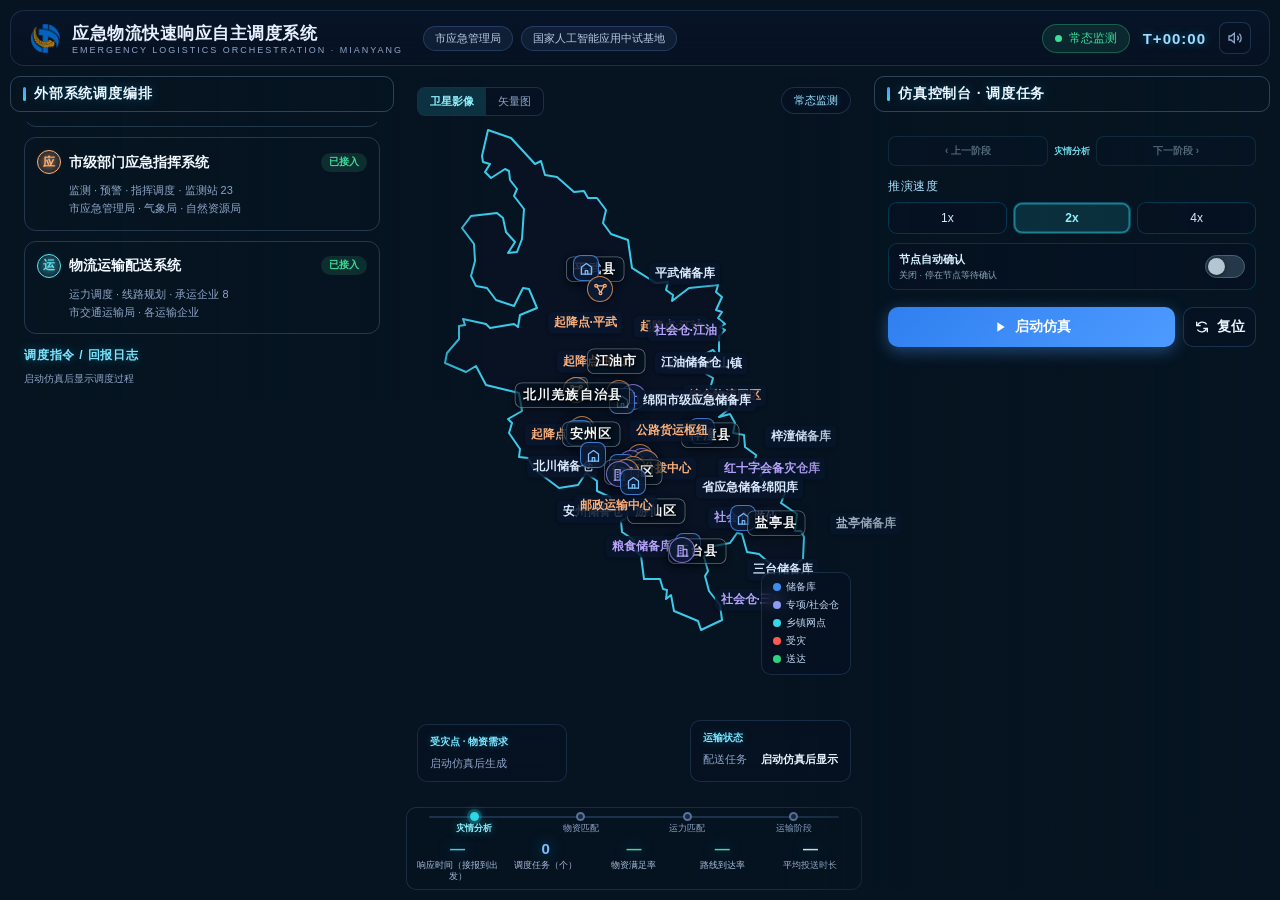
==== index.html @ 94404ab3 "Add files via upload" ====
<!DOCTYPE html>
<html lang="zh-CN">
<head>
<meta charset="UTF-8">
<meta name="viewport" content="width=device-width,initial-scale=1">
<title>应急物流快速响应自主调度系统 · 绵阳</title>
<link rel="icon" href="[data-uri]">

<link rel="stylesheet" href="assets/vendor/leaflet/leaflet.css">
<link rel="stylesheet" href="assets/logistics-stage.css">
<style>
:root{
  --bg0:#060d1c;--bg1:#0a1526;--bg2:#0c1a30;
  --card:rgba(9,22,45,.78);--card2:rgba(14,30,58,.6);
  --line:rgba(116,166,255,.18);
  --blue:#4d9bff;--cy:#2fd6e8;--green:#3ddc97;--orange:#ffa552;--red:#ff6b6f;--purple:#a78bfa;
  --txt:#e8f0ff;--dim:#8fa6c8;
  --glass:rgba(9,22,45,.74);--glass2:rgba(11,26,52,.92);
  --shadow:0 10px 36px rgba(0,6,20,.5);
}
*{box-sizing:border-box;margin:0;padding:0}
html,body{height:100%}
body{
  font-family:'Noto Sans SC',-apple-system,'PingFang SC','Microsoft YaHei',sans-serif;
  color:var(--txt);background:linear-gradient(160deg,#0a1526,#060d1c 55%,#081120);
  min-height:100vh;overflow:hidden;
}
.app{position:relative;z-index:1;height:100vh;min-height:660px;display:grid;grid-template-rows:56px minmax(0,1fr);gap:10px;padding:10px}
.topbar{display:flex;align-items:center;gap:14px;padding:0 18px;position:relative;z-index:2;
  background:linear-gradient(180deg,rgba(9,22,45,.62),rgba(7,17,34,.46));backdrop-filter:blur(12px);
  border:1px solid rgba(120,180,255,.16);border-radius:14px;flex:none;box-shadow:none}
.logo{display:flex;align-items:center;gap:11px;min-width:0}
.logo img{width:32px;height:32px;flex:none;object-fit:contain}
.logo div{font-size:17px;font-weight:700;letter-spacing:.5px;white-space:nowrap}
.logo small{display:block;font-size:9px;font-weight:400;color:var(--dim);letter-spacing:2px}
.top-tags{display:flex;gap:8px;margin-left:6px}
.ttag{font-size:11px;color:#b9c9e6;padding:4px 11px;border:1px solid rgba(116,166,255,.22);border-radius:20px;background:rgba(116,166,255,.08)}
.top-right{margin-left:auto;display:flex;align-items:center;gap:13px}
.alert-badge{display:flex;align-items:center;gap:7px;font-size:12px;padding:5px 12px;border-radius:20px;
  background:rgba(61,220,151,.1);border:1px solid rgba(61,220,151,.3);color:#3ddc97}
.alert-badge.warn{background:rgba(255,165,82,.1);border-color:rgba(255,165,82,.32);color:#ffa552}
.alert-badge.danger{background:rgba(255,107,111,.12);border-color:rgba(255,107,111,.35);color:#ff6b6f}
.alert-badge .dot{width:7px;height:7px;border-radius:50%;background:currentColor}
.clock{font-size:15px;font-weight:700;letter-spacing:1px;color:#9fdcff;font-variant-numeric:tabular-nums;text-shadow:0 0 10px rgba(0,190,255,.4)}
.icon-btn{width:32px;height:32px;border-radius:8px;border:1px solid rgba(120,180,255,.2);background:rgba(7,17,34,.45);
  color:var(--txt);display:flex;align-items:center;justify-content:center;cursor:pointer;flex:none}
.icon-btn svg{width:16px;height:16px}
.icon-btn.muted{color:var(--dim)}

/* 地图全屏底层 */
.map-wrap{position:fixed;inset:0;z-index:0;overflow:hidden;background:#081222}
#mapLeaflet{position:absolute;inset:0;background:#081222}
#mapFallback{position:absolute;inset:0;width:100%;height:100%;display:none}
#incidentCameraLinks{position:fixed;inset:0;width:100vw;height:100vh;z-index:6;overflow:visible;pointer-events:none}
/* 中间聚焦区：透空露地图，事件穿透让地图可拖拽 */
.center-zone{position:relative;grid-area:1/2/2/3;min-height:0;pointer-events:none}
.center-zone>*{pointer-events:auto}

/* 主区：两行三列。侧栏跨两行并铺渐变压暗背景，footer 占中间列第二行 */
.main{display:grid;grid-template-columns:minmax(300px,384px) minmax(0,1fr) minmax(318px,396px);
  grid-template-rows:minmax(0,1fr) auto;gap:12px;min-height:0;
  position:relative;z-index:2;pointer-events:none;transition:grid-template-columns .3s}
.panel{pointer-events:auto;position:relative;z-index:2;background:transparent;border:0;border-radius:14px;
  display:flex;flex-direction:column;min-height:0;box-shadow:none;backdrop-filter:none;transition:opacity .3s,transform .3s}
/* 两侧深色区：80%起、功能区边缘35%，外延带渐到20%结束 */
.panel-left{grid-area:1/1/3/2;position:relative;border-radius:14px 2px 2px 14px;
  align-self:start;height:min(36vh,520px);
  background:linear-gradient(90deg,rgba(6,21,33,.8) 0%,rgba(6,21,33,.64) 42%,rgba(6,21,33,.5) 72%,rgba(6,21,33,.35) 100%)}
.panel-left::after{content:'';position:absolute;top:0;bottom:0;left:100%;width:90px;pointer-events:none;
  background:linear-gradient(90deg,rgba(6,21,33,.35),rgba(6,21,33,.2) 55%,rgba(6,21,33,0))}
.panel-right{grid-area:1/3/3/4;position:relative;border-radius:2px 14px 14px 2px;
  background:linear-gradient(270deg,rgba(6,21,33,.8) 0%,rgba(6,21,33,.64) 42%,rgba(6,21,33,.5) 72%,rgba(6,21,33,.35) 100%)}
.panel-right::after{content:'';position:absolute;top:0;bottom:0;right:100%;width:90px;pointer-events:none;
  background:linear-gradient(270deg,rgba(6,21,33,.35),rgba(6,21,33,.2) 55%,rgba(6,21,33,0))}
.panel-h{flex:none;font-size:13px;font-weight:700;padding:8px 12px;margin:0 0 10px;border:1px solid rgba(158,201,255,.26);
  display:flex;align-items:center;gap:8px;background:transparent;
  border-radius:10px;letter-spacing:.8px;color:#eaf6ff;text-shadow:0 0 12px rgba(0,190,255,.3)}
.panel-h::before{content:"";width:3px;height:14px;border-radius:2px;background:linear-gradient(180deg,var(--blue),var(--cy))}
.panel-b{flex:1;min-height:0;overflow-y:auto;padding:13px}
.panel-b::-webkit-scrollbar{width:5px}
.panel-b::-webkit-scrollbar-thumb{background:rgba(120,170,255,.25);border-radius:3px}
#ctlBody{display:flex;flex-direction:column;overflow:hidden}

/* 系统卡：近平铺深底上以细亮描边分隔，内部不再填充 */
.sys{border:1px solid rgba(158,201,255,.2);border-radius:12px;padding:12px;margin-bottom:10px;background:transparent;
  box-shadow:none;transition:.25s;position:relative}
.sys.busy{border-color:rgba(77,155,255,.45);background:rgba(77,155,255,.08);box-shadow:0 4px 16px rgba(77,155,255,.14)}
/* 正在工作：高亮强调 */
.sys.active{border-color:rgba(47,214,232,.55);background:rgba(47,214,232,.09);
  box-shadow:0 6px 20px rgba(47,214,232,.18);animation:sysPulse 1.6s ease-in-out infinite}
.sys.active .ic{box-shadow:0 0 12px rgba(47,214,232,.55)}
.sys.active .stt{color:#06121f;background:var(--cy);font-weight:700;animation:none}
@keyframes sysPulse{50%{box-shadow:0 3px 10px rgba(47,214,232,.08)}}
/* 待命：淡化收窄 */
.sys.standby{opacity:.55;padding:9px 12px;margin-bottom:8px;background:transparent;box-shadow:none}
.sys.standby .s2,.sys.standby .cur{display:none}
.sys.standby .stt{color:#8fa6c8;background:rgba(143,166,200,.12)}
.sys .s1{display:flex;align-items:center;gap:8px;font-weight:700;font-size:13px;color:#f2f8ff}
/* 系统图标：文字简写彩色圆（应/仓/运） */
.sys .ic{width:24px;height:24px;border-radius:50%;border:1.5px solid currentColor;font-size:12px;font-weight:800;flex:none;
  display:flex;align-items:center;justify-content:center;text-shadow:0 0 8px currentColor}
.sys .stt{margin-left:auto;font-size:10px;color:#3ddc97;padding:2px 8px;border-radius:10px;background:rgba(61,220,151,.13)}
.sys.busy .stt{color:#ffa552;background:rgba(255,165,82,.14);animation:blink 1s infinite}
@keyframes blink{50%{opacity:.45}}
.sys .s2{font-size:10px;color:var(--dim);margin:7px 0 0 32px;line-height:1.6}
.sys .cur{font-size:11px;color:#a8d4ff;margin-top:7px;padding:6px 9px;border-radius:6px;background:transparent;
  border-left:2px solid var(--blue);min-height:24px}
.sys .cur:empty{display:none}
.sec-t{font-size:11px;font-weight:700;color:#7ce7ff;margin:13px 0 8px;letter-spacing:.8px;text-shadow:0 0 10px rgba(0,200,255,.35)}
/* 调度日志：前置系统简写彩色圆图标 + 指令/回报状态点，条目本体透明 */
.log{display:flex;gap:8px;align-items:flex-start;border-radius:8px;padding:6px 4px;margin-bottom:7px;font-size:11px;line-height:1.5}
.log .lic{flex:none;width:20px;height:20px;border-radius:50%;border:1.5px solid currentColor;background:rgba(0,0,0,.3);
  font-size:11px;font-weight:800;display:flex;align-items:center;justify-content:center;text-shadow:0 0 8px currentColor}
.log .lt{font-size:9px;color:var(--dim);margin-bottom:2px;display:flex;align-items:center;gap:5px}
.log .ld{width:5px;height:5px;border-radius:50%;flex:none}
.log .ld.down{background:#ffa552;box-shadow:0 0 6px rgba(255,165,82,.6)}
.log .ld.back{background:#3ddc97;box-shadow:0 0 6px rgba(61,220,151,.6)}
.log.down b{color:#ffa552}.log.back b{color:#3ddc97}

/* 地图（定位规则见上方全屏底层；此处为兜底切换与瓦片滤镜） */
.map-wrap.fallback #mapLeaflet{display:none}
.map-wrap.fallback #mapFallback{display:block}
.leaflet-container{background:#081222;font-family:inherit;outline:none}
/* 深色大屏主题：矢量瓦片加深压暗成暗色地图，透明面板下白字保持可读；卫星影像保持原色 */
.dark-tiles .leaflet-tile-pane{filter:brightness(.62) saturate(.78) contrast(1.05)}
.leaflet-control-zoom{display:none}
.leaflet-control-attribution{background:rgba(255,255,255,.7)!important;color:#94a3b8!important;font-size:8px!important}
.leaflet-control-attribution a{color:#94a3b8!important}
.mk{position:relative}
/* 所有marker均为非交互展示元素：禁止其拦截鼠标，避免图钉漂到按钮/地图上时点击失效、拖拽中断 */
.mk,.mk *,.focus-ring{pointer-events:none}
.admin-area-marker{pointer-events:none}
.admin-area-label{display:block;position:absolute;left:0;top:0;width:max-content;transform:translate(-50%,-50%);scale:var(--map-label-scale,1);transition:scale .16s ease;transform-origin:center;padding:3px 9px;border:1px solid rgba(218,235,246,.42);border-radius:9px;background:rgba(5,18,30,.68);box-shadow:0 2px 8px rgba(0,0,0,.5);color:#f2f8fc;font-size:16.5px;font-weight:700;line-height:1.45;letter-spacing:.75px;white-space:nowrap;text-align:center;text-shadow:0 1px 3px #000,0 0 7px #000}
/* 图标型 marker */
.mk-ic{width:26px;height:26px;border-radius:8px;display:flex;align-items:center;justify-content:center;
  background:rgba(13,28,54,.88);border:1.5px solid rgba(116,166,255,.35);box-shadow:0 2px 8px rgba(0,6,20,.5);
  transform:translate(-50%,-50%);position:absolute;left:0;top:0}
.mk-ic svg{width:15px;height:15px}
.mk.depot .mk-ic{border-color:rgba(77,155,255,.75);color:#7cc0ff}
.mk.special .mk-ic{border-color:rgba(167,139,250,.75);color:#b8a5fd;border-radius:50%}
.mk.hub .mk-ic{border-color:rgba(255,165,82,.75);color:#ffb27a;border-radius:50%}
.mk.town .mk-ic{width:18px;height:18px;border-radius:5px;color:var(--cy);border-color:rgba(47,214,232,.65)}
.mk.affected .mk-ic{width:38px;height:38px;border-radius:50%;background:#e11d48;border:3px solid #fff;color:#fff;
  box-shadow:0 0 0 6px rgba(225,29,72,.28),0 6px 16px rgba(225,29,72,.5);animation:afPulse 1.5s ease-out infinite}
.mk.done .mk-ic{border-color:rgba(61,220,151,.8);color:#5fe8b0;background:rgba(61,220,151,.12)}
.mk.unit .mk-ic{width:34px;height:34px;border-radius:9px;color:#fff;border:2px solid #fff;background:#2563eb;
  box-shadow:0 0 0 3px rgba(37,99,235,.35),0 4px 10px rgba(37,99,235,.5)}
.mk.unit .unit-info{position:absolute;left:23px;top:-18px;z-index:4;display:flex;flex-direction:column;gap:2px;scale:var(--map-label-scale,1);transition:scale .16s ease;transform-origin:left top;
  min-width:237px;padding:6px 9px;border:1px solid rgba(112,190,255,.72);border-radius:6px;
  background:rgba(5,19,37,.96);box-shadow:0 3px 9px rgba(0,0,0,.48);color:#ccecff;
  font-size:12px;font-weight:650;line-height:1.3;white-space:nowrap;text-shadow:0 1px 2px #000}
.mk.unit .unit-info b{color:#fff;font-size:13px;font-variant-numeric:tabular-nums}
.mk.unit.team .unit-info{min-width:0;width:max-content;max-width:250px;border-color:rgba(238,189,114,.82);color:#ffe2b0}
.mk.unit.team-label-slot-1 .team-unit-info,.mk.unit.team-label-slot-3 .team-unit-info{left:auto;right:23px;transform-origin:right top}
.mk.unit.team-label-slot-2 .team-unit-info,.mk.unit.team-label-slot-3 .team-unit-info{top:14px}
.mk.uav .mk-ic{width:32px;height:32px;border-radius:50%;color:#fff;border:2px solid #fff;background:#06b6d4;
  box-shadow:0 0 0 3px rgba(6,182,212,.4),0 4px 10px rgba(6,182,212,.5)}
.mk.unit.uav .mk-ic{animation:uavHover 1.1s ease-in-out infinite}
.mk.unit.uav.uav-idle .mk-ic{animation:none}
.mk.unit.uav-preposition .uav-state{position:absolute;left:18px;top:-18px;z-index:4;scale:var(--map-label-scale,1);transition:scale .16s ease;transform-origin:left top;padding:3px 7.5px;border:1px solid rgba(80,227,237,.55);border-radius:8px;
  background:rgba(5,19,37,.96);box-shadow:0 3px 9px rgba(0,0,0,.42);color:#a7f5ff;font-size:12px;font-weight:700;line-height:1.25;white-space:nowrap}
.mk.unit.uav-preposition-second .uav-unit-info{left:auto;right:23px;transform-origin:right top}
@keyframes uavHover{50%{transform:translateY(-3px);box-shadow:0 0 0 5px rgba(6,182,212,.18),0 7px 13px rgba(6,182,212,.55)}}
@keyframes afPulse{0%{box-shadow:0 0 0 0 rgba(225,29,72,.65),0 6px 16px rgba(225,29,72,.5)}100%{box-shadow:0 0 0 42px rgba(225,29,72,0),0 6px 16px rgba(225,29,72,.5)}}
.mk-label{position:absolute;left:15px;top:-5px;scale:var(--map-label-scale,1);transition:scale .16s ease;transform-origin:left top;white-space:nowrap;font-size:15px;font-weight:600;
  color:#dcebff;background:rgba(9,22,45,.88);padding:2px 7px;border-radius:6px;box-shadow:0 1px 4px rgba(0,6,20,.4)}
.mk.special .mk-label{color:#b8a5fd}.mk.hub .mk-label{color:#ffb27a}
#mapLeaflet .route-badge,#mapLeaflet .transfer-label,#mapLeaflet .hazard-caption,#mapLeaflet .incident-marker-label{scale:var(--map-label-scale,1);transition:scale .16s ease}
#mapLeaflet .mk-label,#mapLeaflet .admin-area-label,#mapLeaflet .unit-info,#mapLeaflet .uav-state,#mapLeaflet .warehouse-callout,#mapLeaflet .route-badge,#mapLeaflet .transfer-label,#mapLeaflet .hazard-caption,#mapLeaflet .incident-marker-label{transition:scale .16s ease}
.warehouse-halo{position:absolute;left:0;top:0;width:34px;height:34px;transform:translate(-50%,-50%);border:1.5px solid #55d9f1;border-radius:50%;background:rgba(55,190,220,.12);box-shadow:0 0 12px rgba(55,190,220,.38)}
.warehouse-halo.selected{width:38px;height:38px;border:2px solid #65e6b0;background:rgba(65,214,146,.13);box-shadow:0 0 14px rgba(65,230,176,.48)}
.warehouse-callout{position:absolute;left:23px;top:-20px;z-index:20;display:flex;flex-direction:column;gap:3px;min-width:174px;padding:6px 9px;border:1px solid rgba(85,217,241,.7);border-radius:6px;background:rgba(5,22,39,.96);color:#e5f5ff;box-shadow:0 3px 10px rgba(0,0,0,.35);white-space:nowrap;scale:var(--map-label-scale,1);transition:scale .16s ease;transform-origin:left top}
.warehouse-callout.west{left:auto;right:19px;text-align:right;transform-origin:right top}
.warehouse-callout.south{top:12px}
.warehouse-callout b{font-size:13.5px;line-height:1.25}
.warehouse-callout small{color:#a9c6d8;font-size:12px;line-height:1.3}
.focus-ring{position:absolute;left:50%;top:50%;width:60px;height:60px;transform:translate(-50%,-50%);
  border-radius:50%;border:3px solid #ef4444;animation:focusP 1.4s ease-out infinite;pointer-events:none}
@keyframes focusP{0%{width:40px;height:40px;opacity:.95}100%{width:140px;height:140px;opacity:0}}

.map-stage{position:absolute;top:11px;right:11px;z-index:600;font-size:11px;padding:5px 12px;border-radius:16px;
  background:rgba(7,17,34,.5);border:1px solid rgba(120,180,255,.18);color:#a8e2ff;backdrop-filter:blur(8px);
  text-shadow:0 0 8px rgba(0,190,255,.3);box-shadow:none}
.map-toast{position:absolute;left:50%;bottom:136px;transform:translateX(-50%) translateY(6px);z-index:900;
  font-size:11px;color:#fff;padding:6px 14px;border-radius:16px;background:rgba(10,26,50,.88);
  backdrop-filter:blur(8px);opacity:0;pointer-events:none!important;transition:.25s;white-space:nowrap;box-shadow:var(--shadow)}
.map-toast.show{opacity:1;transform:translateX(-50%) translateY(0)}
.layer-switch{position:absolute;left:11px;top:11px;z-index:600;display:flex;border-radius:8px;overflow:hidden;
  border:1px solid rgba(120,180,255,.18);background:rgba(7,17,34,.5);backdrop-filter:blur(8px);box-shadow:none}
.layer-switch button{border:0;background:transparent;color:var(--dim);font-size:11px;padding:6px 12px;cursor:pointer;font-family:inherit}
.layer-switch button.sel{background:rgba(47,214,232,.16);color:#8ff0fa;font-weight:700}
.float-card{position:absolute;z-index:550;border-radius:10px;background:rgba(7,17,34,.48);backdrop-filter:blur(8px);
  border:1px solid rgba(120,180,255,.16);padding:10px 12px;min-width:150px;font-size:11px;box-shadow:none}
.float-card.fl{left:11px;bottom:13px}
.float-card.fr{right:11px;bottom:13px}
.float-card .ft{font-size:10px;color:#7ce7ff;font-weight:700;margin-bottom:7px;text-shadow:0 0 8px rgba(0,200,255,.3)}
.float-card .fi{display:flex;justify-content:space-between;gap:14px;margin-bottom:4px;color:var(--dim)}
.float-card .fi b{color:#eaf6ff;font-weight:600}
/* 图例：右下竖排小面板，避开底部两块浮卡与footer */
.map-legend{position:absolute;z-index:550;right:11px;bottom:120px;display:flex;flex-direction:column;align-items:flex-start;gap:5px;
  padding:8px 11px;border-radius:10px;background:rgba(7,17,34,.55);backdrop-filter:blur(8px);border:1px solid rgba(120,180,255,.16);font-size:9.5px;box-shadow:none}
.map-legend span{display:flex;align-items:center;gap:5px;color:#c4d8f5}
.lg-dot{width:8px;height:8px;border-radius:50%;display:inline-block}

/* 实景放大弹窗（常态监测徽标正下方，右上角） */
.scene-card{position:absolute;z-index:700;right:11px;top:46px;transform:translateY(-8px);width:300px;
  border-radius:14px;overflow:hidden;background:rgba(9,22,45,.95);border:1px solid var(--line);
  box-shadow:0 14px 44px rgba(0,6,20,.6);transition:.35s;opacity:0;pointer-events:none}
.scene-card.show{opacity:1;transform:translateY(0);pointer-events:auto}
.scene-img{height:168px;position:relative;background:linear-gradient(135deg,#0d1c36,#13274a);display:flex;
  flex-direction:column;align-items:center;justify-content:center;gap:8px;color:#8fa6c8;text-align:center;padding:16px}
.scene-img svg{width:40px;height:40px;opacity:.5}
.scene-img .ph{font-size:11px;color:#8fa6c8}
.scene-img .tag{position:absolute;top:9px;left:9px;font-size:10px;padding:3px 9px;border-radius:10px;
  background:rgba(229,72,77,.9);color:#fff;font-weight:700}
.media-stage{position:absolute;inset:0;display:flex;flex-direction:column;align-items:center;justify-content:center;overflow:hidden}
.media-stage img{width:100%;height:100%;object-fit:cover;display:block}
.media-stage video{width:100%;height:100%;object-fit:cover;display:block;background:#000}
.media-stage .ph{font-size:11px;color:var(--dim);line-height:1.6;padding:18px;text-align:center}
.media-stage .ph .ic{width:34px;height:34px;margin-bottom:8px;opacity:.5}
.media-stage .ph .key{font-weight:700;color:var(--txt)}
.media-stage .ph .want{font-size:10px;color:#7d93b5;margin-top:7px;display:block}
/* 左右切换箭头 */
.media-arrow{position:absolute;top:50%;transform:translateY(-50%);z-index:3;width:26px;height:26px;border-radius:50%;
 border:1px solid rgba(150,190,240,.4);background:rgba(8,18,38,.55);color:#d4e6ff;cursor:pointer;
 display:none;align-items:center;justify-content:center;transition:.2s}
.media-arrow svg{width:15px;height:15px}
.media-arrow.left{left:8px}.media-arrow.right{right:8px}
.multi .media-arrow{display:flex}
.media-arrow:hover{background:rgba(56,214,230,.45);border-color:var(--cy)}
/* 底部指示点/计数 */
.media-bar{position:absolute;left:0;right:0;bottom:0;z-index:3;padding:8px 10px;
 display:none;align-items:center;background:linear-gradient(transparent,rgba(4,10,24,.88))}
.multi .media-bar{display:flex}
.media-dots{display:flex;gap:5px;align-items:center}
.media-dots i{width:6px;height:6px;border-radius:50%;background:rgba(200,220,250,.4);cursor:pointer}
.media-dots i.on{background:var(--cy);width:14px;border-radius:3px}
.media-count{font-size:10px;color:#cdddf5;margin-left:auto}
.mcap{position:absolute;left:0;right:0;bottom:0;z-index:2;font-size:10px;color:#dceaff;padding:6px 9px;
 background:linear-gradient(transparent,rgba(4,10,24,.85))}
.scene-body{padding:11px 13px}
.scene-body .t{font-size:13px;font-weight:700;margin-bottom:4px}
.scene-body .d{font-size:11px;color:var(--dim);line-height:1.55}
.scene-body .d:empty{display:none}
.scene-close{position:absolute;top:8px;right:9px;z-index:2;width:24px;height:24px;border-radius:50%;
  border:0;background:rgba(140,170,220,.18);color:#b9c9e6;cursor:pointer;line-height:1;
  display:flex;align-items:center;justify-content:center}

/* 控制台 */
.ctl-grp{margin-bottom:14px}
.ctl-l{font-size:11px;color:#a8e2ff;margin-bottom:7px;letter-spacing:.5px}
.opts{display:grid;grid-template-columns:repeat(3,1fr);gap:6px}
.opt{text-align:center;font-size:11px;padding:8px 4px;border-radius:9px;border:1px solid rgba(0,190,255,.22);
  background:rgba(7,17,34,.45);cursor:pointer;color:#d5ecff;transition:.15s}
.opt:hover{border-color:rgba(0,220,255,.55)}
.opt.sel{background:rgba(47,214,232,.14);color:#8ff0fa;font-weight:700;box-shadow:inset 0 0 0 1.5px rgba(47,214,232,.55),0 0 10px rgba(47,214,232,.2)}
.opt.danger.sel{background:rgba(255,107,111,.12);color:#ff8f92;box-shadow:inset 0 0 0 1.5px rgba(255,107,111,.55)}
select{width:100%;padding:8px 10px;border-radius:9px;border:1px solid rgba(0,190,255,.3);background:rgba(5,14,28,.72);
  color:#eaf6ff;font-family:inherit;font-size:11px;outline:none}
select:disabled{opacity:.5}
.seg{display:grid;grid-template-columns:repeat(3,1fr);gap:6px}
.seg button{padding:8px;border-radius:9px;border:1px solid rgba(0,190,255,.22);background:rgba(7,17,34,.45);
  color:#d5ecff;cursor:pointer;font-family:inherit;font-size:11px}
.seg button:hover{border-color:rgba(0,220,255,.55)}
.seg button.sel{background:rgba(47,214,232,.14);color:#8ff0fa;font-weight:700;box-shadow:inset 0 0 0 1.5px rgba(47,214,232,.5)}
.auto-confirm-control{display:flex;align-items:center;justify-content:space-between;gap:12px;margin:-5px 0 13px;padding:8px 10px;border:1px solid rgba(0,190,255,.2);border-radius:9px;background:rgba(7,17,34,.38)}
.auto-confirm-copy{display:flex;flex-direction:column;gap:2px;min-width:0}
.auto-confirm-copy b{color:#d9f2ff;font-size:11px;font-weight:700}
.auto-confirm-copy small{color:#91aabd;font-size:9px;line-height:1.35}
.auto-confirm-switch{position:relative;display:inline-flex;flex:none;width:40px;height:23px;cursor:pointer}
.auto-confirm-switch input{position:absolute;width:1px;height:1px;opacity:0}
.auto-confirm-switch span{position:absolute;inset:0;border:1px solid #486279;border-radius:99px;background:#25384a;transition:.18s}
.auto-confirm-switch span:before{content:"";position:absolute;left:2px;top:2px;width:17px;height:17px;border-radius:50%;background:#b4c6d2;box-shadow:0 1px 4px #0008;transition:.18s}
.auto-confirm-switch input:checked+span{border-color:#43d5ca;background:#117c7c}
.auto-confirm-switch input:checked+span:before{transform:translateX(17px);background:#e4fffb}
.auto-confirm-switch input:focus-visible+span{outline:2px solid #a2f3ee;outline-offset:2px}
.act-nav{display:grid;grid-template-columns:minmax(62px,1fr) auto minmax(62px,1fr);align-items:center;gap:6px;margin:0 0 12px}
.act-nav button{min-width:0;padding:7px 5px;border:1px solid rgba(67,199,231,.34);border-radius:8px;
  background:rgba(7,20,39,.72);color:#c9eaff;font-family:inherit;font-size:10px;font-weight:700;cursor:pointer;white-space:nowrap}
.act-nav button:hover:not(:disabled){border-color:rgba(67,220,244,.8);background:rgba(31,99,135,.28);color:#fff}
.act-nav button:disabled{opacity:.38;cursor:not-allowed}
.act-nav-title{max-width:128px;overflow:hidden;color:#72dbe9;font-size:9px;font-weight:700;text-align:center;text-overflow:ellipsis;white-space:nowrap}
.btn-row{display:grid;grid-template-columns:1fr auto;gap:8px;margin-top:4px}
.btn{display:flex;align-items:center;justify-content:center;gap:7px;padding:10px;border-radius:10px;border:1px solid rgba(120,180,255,.2);
  background:rgba(7,17,34,.5);color:#eaf6ff;cursor:pointer;font-family:inherit;font-size:13px;font-weight:700}
.btn svg{width:16px;height:16px}
.btn.go{background:linear-gradient(135deg,#2f7ff0,#4d9bff);border:0;color:#fff;box-shadow:0 4px 16px rgba(77,155,255,.4)}
.btn.go:disabled{opacity:.45;cursor:not-allowed}
.task{display:flex;align-items:center;gap:9px;border:1px solid rgba(158,201,255,.18);border-radius:10px;padding:9px 10px;margin-bottom:8px;
  background:transparent}
.task .no{width:20px;height:20px;border-radius:6px;background:rgba(77,155,255,.18);color:#9cc8ff;font-size:11px;
  display:flex;align-items:center;justify-content:center;flex:none}
.task .t1{font-size:11px;font-weight:600;white-space:nowrap;overflow:hidden;text-overflow:ellipsis;color:#f2f8ff}
.task .t2{font-size:9.5px;color:var(--dim);margin-top:2px}
.task .ts{margin-left:auto;font-size:9px;padding:3px 8px;border-radius:10px;flex:none}
.task .ts.wait{background:rgba(143,166,200,.14);color:var(--dim)}
.task .ts.run{background:rgba(255,165,82,.14);color:#ffa552}
.task .ts.done{background:rgba(61,220,151,.14);color:#3ddc97}
.task-section{display:flex;flex:1 1 auto;flex-direction:column;min-height:96px}
.task-section>.sec-t{flex:none}
.task-list{flex:1 1 auto;min-height:0;overflow-y:auto;overscroll-behavior:contain;padding-right:3px}
.task-list::-webkit-scrollbar{width:5px}
.task-list::-webkit-scrollbar-thumb{background:rgba(120,170,255,.3);border-radius:3px}

/* footer：半透明平色+模糊，只占中间列（不延伸到两侧阴影） */
footer.foot-zone{grid-area:2/2/3/3;position:relative;z-index:1;pointer-events:auto;
  margin:0;padding:2px 8px 6px;
  background:rgba(6,21,33,.55);backdrop-filter:blur(10px);border:1px solid rgba(158,201,255,.14);border-radius:10px}
.tl-wrap{position:relative;padding:2px 6px}
.tl-track{position:absolute;left:14px;right:14px;top:6px;height:2px;border-radius:2px;background:rgba(120,170,255,.2)}
.tl-fill{height:100%;border-radius:2px;background:linear-gradient(90deg,var(--blue),var(--cy));width:0;transition:width .3s}
.tl-steps{position:relative;display:grid;grid-template-columns:repeat(4,1fr)}
.tl-step{display:flex;flex-direction:column;align-items:center;gap:2px;font-size:9px;line-height:1.25;color:var(--dim);text-align:center;position:relative;padding-top:11px}
.tl-step .pd{position:absolute;top:0;width:9px;height:9px;border-radius:50%;background:#16294a;border:2px solid #5b7398}
.tl-step.done .pd{background:var(--green);border-color:var(--green);box-shadow:0 0 7px rgba(61,220,151,.5)}
.tl-step.act .pd{background:var(--cy);border-color:var(--cy);box-shadow:0 0 0 3px rgba(47,214,232,.22),0 0 10px rgba(47,214,232,.6)}
.tl-step.act{color:#8ff0fa;font-weight:700;text-shadow:0 0 8px rgba(47,214,232,.5)}
.tl-step.done{color:#3ddc97}
.kpis{display:grid;grid-template-columns:repeat(5,1fr);gap:3px;margin-top:3px}
.kpi{background:transparent;border:0;padding:1px 2px;text-align:center}
.kpi .v{font-size:15px;font-weight:800;line-height:1.25;font-variant-numeric:tabular-nums;color:#f5faff;text-shadow:0 0 14px rgba(0,190,255,.5)}
.kpi .v.cy{color:var(--cy)}.kpi .v.bl{color:#7cc0ff}.kpi .v.gr{color:var(--green)}
.kpi .k{font-size:9px;line-height:1.25;color:#a8bfdc;margin-top:1px}

/* 面板标题 */
.panel-h{position:relative}
/* 方案比选浮层（中间聚焦区居中） */
.plan-modal{position:absolute;left:50%;top:44%;transform:translate(-50%,-50%);z-index:750;width:380px;
  background:rgba(8,20,40,.88);backdrop-filter:blur(16px);border:1px solid rgba(120,180,255,.22);border-radius:14px;
  box-shadow:0 20px 60px rgba(0,6,20,.6);padding:18px;display:none}
.plan-modal.show{display:block}
.pm-head{background:rgba(255,165,82,.1);color:#ffb27a;font-size:12px;font-weight:700;padding:9px 12px;border-radius:8px;
  margin-bottom:12px;border:1px solid rgba(255,165,82,.3)}
.plan-item{border:1.5px solid var(--line);border-radius:10px;padding:12px 14px;margin-bottom:10px;cursor:pointer;transition:.15s}
.plan-item:hover{border-color:var(--blue);background:rgba(77,155,255,.07)}
.plan-item.recommend{border-color:rgba(47,214,232,.55);background:rgba(47,214,232,.09);box-shadow:0 2px 12px rgba(47,214,232,.15)}
.pi-h{font-weight:700;font-size:13px;margin-bottom:6px;display:flex;align-items:center;gap:8px}
.pi-badge{font-size:10px;color:#06121f;background:var(--cy);padding:2px 8px;border-radius:10px;font-weight:700}
.pi-b{display:flex;justify-content:space-between;font-size:11px;color:var(--dim);margin-top:3px}

@media(max-width:1100px){
  body{overflow-y:auto}
  .app{height:auto;min-height:100vh;grid-template-rows:56px auto}
  .main{display:flex;flex-direction:column}
  .panel{flex:none;max-height:44vh}
  #ctlBody{overflow-y:auto}
  .task-section{flex:none;min-height:0}
  .task-list{flex:none;max-height:180px}
  .panel-left{height:30vh;max-height:30vh}
  .center-zone{flex:none;height:42vh;margin:0 -2px}
  footer.foot-zone{flex:none;order:9;padding:2px 8px 6px;margin:0}
  .kpis{grid-template-columns:repeat(3,1fr)}
}
@media(max-width:600px){
  .top-tags{display:none}
  .logo small{display:none}
  .topbar{padding:0 12px;gap:8px}
  .top-right{gap:9px}
  .alert-badge{display:none}
  .logo img{width:26px;height:26px}
  .logo div{font-size:14px;letter-spacing:0}
  .kpis{grid-template-columns:repeat(2,1fr)}
  .center-zone{height:38vh}
  .scene-card{width:260px}
}
/* 场景一：暴雨泥石流监测警报与 AI 辅助研判 */
.incident-banner{position:fixed;z-index:1100;top:82px;left:50%;transform:translateX(-50%) translateY(-16px);
 width:min(880px,calc(100vw - 840px));min-width:360px;padding:17px 22px 15px;border-radius:12px;
 border:1px solid rgba(255,111,99,.8);border-top:3px solid #ff6e61;background:linear-gradient(110deg,rgba(67,16,26,.97),rgba(27,17,34,.96));
 box-shadow:0 12px 54px rgba(0,0,0,.5),0 0 32px rgba(255,66,64,.15);opacity:0;visibility:hidden;pointer-events:none;
 transition:opacity .45s,transform .45s;backdrop-filter:blur(16px)}
.incident-banner.show{opacity:1;visibility:visible;transform:translateX(-50%) translateY(0);animation:incidentBorder 2s ease-in-out infinite}
.incident-eyebrow{display:flex;align-items:center;gap:8px;font-size:11px;font-weight:700;letter-spacing:1.3px;color:#ffafa5}
.incident-dot{width:7px;height:7px;border-radius:50%;background:#ff786c;box-shadow:0 0 12px #ff786c;animation:blink 1.2s infinite;flex:none}
.incident-banner h1{font-size:clamp(18px,1.55vw,28px);line-height:1.55;letter-spacing:.5px;margin:6px 0;color:#fff4ef}
.incident-banner p{font-size:11px;line-height:1.7;color:#dbb9b5}
.incident-banner.complete{border-color:rgba(255,183,87,.65);border-top-color:#ffb757;animation:none}
.incident-banner.complete .incident-dot{background:#ffb757;box-shadow:0 0 10px #ffb757;animation:none}
@keyframes incidentBorder{50%{box-shadow:0 12px 54px rgba(0,0,0,.5),0 0 38px rgba(255,66,64,.32)}}
.assessment-card{position:fixed;left:24px;bottom:24px;z-index:1050;width:344px;border:1px solid rgba(86,181,237,.5);
 border-radius:14px;background:linear-gradient(145deg,rgba(9,29,49,.97),rgba(5,18,35,.97));padding:17px 18px;
 box-shadow:0 16px 48px rgba(0,0,0,.5);opacity:0;visibility:hidden;transform:translateY(20px);transition:.4s;pointer-events:none;backdrop-filter:blur(16px)}
.assessment-card.show{opacity:1;visibility:visible;transform:translateY(0)}
.assessment-head{display:flex;align-items:center;justify-content:space-between;margin-bottom:5px;font-size:14px;font-weight:700;color:#b0edff}
.assessment-status{font-size:10px;font-weight:500;color:#7de4ee;border:1px solid rgba(47,214,232,.3);padding:3px 7px;border-radius:5px}
.assessment-sub{font-size:10px;line-height:1.7;color:#8fa9c4;margin-bottom:12px}
.assessment-monitoring{font-size:10px;color:#a5c6df;padding:7px 9px;margin:0 0 10px;background:rgba(69,147,203,.1);border-radius:6px;line-height:1.7}
.assessment-row{padding:10px 0;border-top:1px solid rgba(139,191,235,.12)}
.assessment-row-head{display:flex;align-items:center;justify-content:space-between;font-size:11px;color:#adc5dd;gap:8px}
.assessment-row-state{color:#74deef;font-size:10px;white-space:nowrap}
.assessment-row.pending .assessment-row-state::after{content:'…';display:inline-block;animation:blink 1s infinite}
.assessment-value{font-size:11px;line-height:1.7;color:#e7f1ff;margin-top:5px}
.assessment-row.pending .assessment-value{color:#607b98}
.assessment-progress{height:3px;background:rgba(107,161,210,.15);border-radius:2px;overflow:hidden;margin-top:10px}
.assessment-progress i{display:block;width:0;height:100%;background:linear-gradient(90deg,#3992f3,#61e5dd);transition:width .25s}
.assessment-meta{display:flex;justify-content:space-between;font-size:9px;color:#809bb6;margin-top:7px}
.assessment-result{display:none;margin:12px 0 5px;padding:14px 12px;border:1px solid rgba(255,180,86,.45);border-radius:9px;
 background:linear-gradient(110deg,rgba(255,158,60,.12),rgba(255,110,68,.04))}
.assessment-result small{color:#d2b697;font-size:10px;letter-spacing:1px}
.assessment-result strong{display:block;color:#ffbd76;font-size:28px;font-weight:900;line-height:1.6;letter-spacing:3px}
.assessment-result span{color:#e1c6ab;font-size:10px;line-height:1.7}
.assessment-result .assessment-estimate{display:block;font-size:15px;color:#ffe1b7;font-weight:700;margin:2px 0 6px}
.assessment-card.complete{border-color:rgba(255,180,86,.5)}
.assessment-card.complete .assessment-result{display:block}
.assessment-card.complete .assessment-status{color:#ffd195;border-color:rgba(255,180,86,.35)}
.assessment-card.complete .assessment-row{padding:7px 0}
.assessment-note{font-size:9px;line-height:1.6;color:#7e94aa;margin-top:9px}
.scenario-lock{padding:12px 13px;border:1px solid rgba(79,165,222,.28);border-radius:10px;margin-bottom:15px;background:rgba(7,25,44,.62)}
.scenario-lock .eyebrow{font-size:10px;color:#7ee6f0;letter-spacing:.6px;margin-bottom:7px}
.scenario-lock strong{font-size:14px;display:block;line-height:1.7;color:#eff5ff}
.scenario-lock .location{font-size:11px;color:#9bb7d4;margin-top:3px}
.scenario-lock .assessment-summary{font-size:10px;color:#ffbc7d;margin-top:8px}
.incident-scene .scene-card{position:fixed;top:126px;right:26px;width:344px;z-index:1050;border-color:rgba(120,180,235,.35)}
.incident-scene .scene-img{height:194px}
.incident-scene .scene-body{padding:10px 13px}
.incident-scene .scene-body .d{font-size:10px}
.incident-camera-floating-layer{display:none;position:fixed;inset:0;z-index:1060;pointer-events:none}
.incident-scene .incident-camera-floating-layer{display:block}
.incident-monitor-float{display:none;position:absolute;left:0;top:0;z-index:2;width:min(360px,calc(100vw - 24px));overflow:hidden;border:1px solid var(--camera-color);border-radius:10px;background:rgba(5,18,36,.97);box-shadow:0 9px 28px rgba(0,0,0,.56),0 0 14px var(--camera-color);pointer-events:auto;transition:box-shadow .18s,border-color .18s}
.incident-monitor-float.show{display:block;animation:cameraAppear .42s ease-out both}
@keyframes cameraAppear{from{opacity:0;transform:translateY(8px)}to{opacity:1;transform:translateY(0)}}
@media(max-width:1119px) and (min-width:701px){.incident-monitor-float{width:min(360px,calc(100vw - 24px))}}
@media(max-width:700px){.incident-monitor-float{width:min(300px,calc(100vw - 24px))}}
.incident-monitor-float.selected{border-color:#fff;box-shadow:0 0 0 2px rgba(255,255,255,.3),0 0 24px var(--camera-color),0 9px 28px rgba(0,0,0,.56)}
.incident-monitor-viewport{position:relative;aspect-ratio:16/9;background:#000;overflow:hidden}
.incident-monitor-viewport video{display:block;width:100%;height:100%;object-fit:cover;background:#000}
.incident-monitor-label{display:flex;align-items:center;gap:6px;min-height:30px;padding:5px 7px;color:#e7f6ff;font-size:10px;font-weight:700;line-height:1.3;text-align:left}
.incident-monitor-label i{display:inline-flex;align-items:center;justify-content:center;width:18px;height:18px;flex:none;border-radius:50%;background:var(--camera-color);color:#061421;font-size:10px;font-style:normal;font-weight:900}
.incident-monitor-label span{flex:1;min-width:0}
.incident-monitor-label small{flex:none;color:#9db8d2;font-size:9px;font-variant-numeric:tabular-nums;letter-spacing:.4px}
.incident-camera-link-button{position:absolute;inset:0;display:flex;align-items:center;justify-content:center;border:0;background:rgba(4,18,34,.62);color:#e7fbff;font-family:inherit;font-size:9px;font-weight:700;cursor:pointer}
.incident-camera-link-button[hidden]{display:none}
.incident-scene .panel-right .panel-b{padding-top:13px}
.incident-scene #fcDemand,.incident-scene #fcRoute,.incident-scene .map-legend{display:none}
.scene-img .tag{z-index:4;font-size:9px;background:rgba(12,28,44,.9);border:1px solid rgba(143,211,244,.4)}
.media-stage video{object-fit:contain}
.media-stage .mcap{bottom:28px;text-align:left;font-size:10px}
.incident-camera-popup .leaflet-popup-content-wrapper{padding:0;border:1px solid rgba(120,180,235,.45);border-radius:14px;background:transparent;box-shadow:0 14px 44px rgba(0,6,20,.65)}
.incident-camera-popup .leaflet-popup-content{width:min(344px,calc(100vw - 44px))!important;margin:0!important}
.incident-camera-popup .leaflet-popup-tip{background:rgba(9,22,45,.97);box-shadow:0 4px 12px rgba(0,6,20,.45)}
.incident-camera-popup .scene-card.map-popup{position:relative!important;inset:auto!important;width:100%!important;max-width:none!important;z-index:auto;opacity:1;transform:none;pointer-events:auto;border:0;border-radius:13px;box-shadow:none}
.incident-camera-popup .scene-card.map-popup .scene-img{height:194px}
.incident-camera-marker{width:0;height:0}
.camera-pin{position:absolute;left:0;top:0;transform:translate(-50%,-50%);display:flex;align-items:center;gap:6px;white-space:nowrap}
.camera-pin b{display:flex;align-items:center;justify-content:center;width:32px;height:32px;border:2px solid #fff;border-radius:50%;background:#145e86;color:#fff;font-size:18px;box-shadow:0 0 0 4px rgba(52,205,240,.2),0 3px 10px #0008}
.camera-pin span{padding:4px 10px;border:1px solid #63d9e9;border-radius:6px;background:rgba(5,23,42,.96);color:#e7fbff;font-size:15px;font-weight:700;box-shadow:0 3px 9px #0007}
.camera-pin-1 b{background:#45d6eb!important;box-shadow:0 0 0 4px #45d6eb44,0 3px 10px #0008!important}
.camera-pin-1 span{border-color:#45d6eb!important}
.camera-pin-2 b{background:#ffc264!important;box-shadow:0 0 0 4px #ffc26444,0 3px 10px #0008!important}
.camera-pin-2 span{border-color:#ffc264!important}
.camera-pin-3 b{background:#f27eaf!important;box-shadow:0 0 0 4px #f27eaf44,0 3px 10px #0008!important}
.camera-pin-3 span{border-color:#f27eaf!important}
.incident-camera-connector{stroke-linecap:round;stroke-dasharray:7 6;filter:drop-shadow(0 1px 3px #000)}
.media-retry{position:absolute;left:50%;top:50%;transform:translate(-50%,-50%);z-index:5;border:1px solid #65d9ee;
 border-radius:8px;padding:10px 15px;background:rgba(4,21,39,.92);color:#b4f3ff;cursor:pointer;font-family:inherit;font-size:11px}
.incident-marker-label{position:absolute;left:0;top:32px;transform:translateX(-50%);width:max-content;max-width:300px;
 color:#fff0e6;background:rgba(105,27,24,.96);border:1px solid rgba(255,136,99,.8);border-radius:6px;font-size:16.5px;padding:6px 12px;text-align:center}
.focus-ring.incident-ring{border-color:#ff7c53;border-width:3px;animation:incidentRing 1.7s ease-out infinite}
.focus-ring.incident-ring.second{animation-delay:.85s}
@keyframes incidentRing{0%{width:38px;height:38px;opacity:1}100%{width:200px;height:200px;opacity:0}}
@media(max-width:1500px) and (min-width:1101px){
 .incident-banner{padding:12px 16px;min-width:0}.incident-banner h1{font-size:21px}.incident-banner p{font-size:10px}
 .assessment-card{width:330px;left:22px;padding:14px 16px}
}
@media(max-width:1100px){
 .incident-banner{position:fixed;top:80px;width:calc(100vw - 36px);min-width:0;padding:12px 16px}
 .incident-banner h1{font-size:19px}.incident-banner p{font-size:10px}
 .incident-scene .center-zone{height:72vh;min-height:540px}
 .incident-scene .scene-card{position:absolute;top:175px;right:12px;width:min(320px,42vw)}
 .incident-scene .panel-right .panel-b{padding-top:13px}
 .assessment-card{left:18px;bottom:18px;width:min(330px,46vw);padding:13px 14px}
 .assessment-result strong{font-size:23px}
}
@media(max-width:600px){
 .incident-banner{top:78px}.incident-banner h1{font-size:17px}.incident-eyebrow{font-size:9px}
 .incident-scene .scene-card{position:fixed;top:210px;right:10px;width:calc(100vw - 20px)}
 .incident-monitor-float{width:min(300px,calc(100vw - 24px))}
 .incident-monitor-label{font-size:9px;min-height:28px;padding:4px 5px}
 .incident-scene .scene-img{height:148px}.incident-scene .scene-body{display:none}
 .incident-camera-popup .leaflet-popup-content{width:calc(100vw - 44px)!important}
 .incident-camera-popup .scene-card.map-popup .scene-img{height:148px}
 .assessment-card{left:10px;bottom:10px;width:calc(100vw - 20px);padding:11px 13px;max-height:calc(100vh - 405px);overflow:auto}
 .assessment-row{padding:6px 0}.assessment-sub{margin-bottom:6px}.assessment-result{margin-top:8px;padding:8px 12px}
}
/* 两侧信息可读性微调；允许长文换行，并由侧栏自身滚动承载增加的高度。 */
.panel-h{font-size:14px}
.panel-b{padding:14px}
.sys .s1{font-size:14px;line-height:1.45;flex-wrap:wrap}
.sys .stt{font-size:10px;flex:none}
.sys .s2{font-size:11px;line-height:1.65}
.sys .cur{font-size:12px;line-height:1.65;overflow-wrap:anywhere}
.sec-t{font-size:12px}
.log{gap:9px;font-size:12px;line-height:1.6}
.log .lic{width:22px;height:22px;font-size:12px}
.log .lt{font-size:10px;line-height:1.45;flex-wrap:wrap}
.log .lc{overflow-wrap:anywhere}
.ctl-l{font-size:12px}
.opt,select,.seg button{font-size:12px}
.btn{font-size:14px}
.task .t1{font-size:12px}
.task .t2{font-size:10.5px;line-height:1.5}
.task .t2.manifest{font-size:10px}
.task .ts{font-size:10px}
.assessment-head{font-size:15px}
.assessment-status{font-size:11px}
.assessment-sub,.assessment-monitoring{font-size:11px}
.assessment-row-head{font-size:12px}
.assessment-row-state{font-size:11px}
.assessment-value{font-size:12px;overflow-wrap:anywhere}
.assessment-meta{font-size:10px}
.assessment-note{font-size:10px}
@media(max-width:600px){
 .panel-h{font-size:13.5px}
 .sys .s1{font-size:13.5px}
 .log{font-size:11.5px}
 .assessment-card{max-height:calc(100vh - 390px)}
}
@media(prefers-reduced-motion:reduce){.incident-banner.show,.focus-ring.incident-ring,.incident-dot,.assessment-row.pending .assessment-row-state::after{animation:none}}
</style>
</head>
<body>
<div class="app">
  <div class="map-wrap" id="mapWrap">
    <div id="mapLeaflet"></div>
    <svg id="mapFallback" viewBox="0 0 760 740" preserveAspectRatio="xMidYMid meet"></svg>
  </div>
  <header class="topbar">
    <div class="logo">
      <img src="assets/brand-logo.png" alt="应急物流系统徽标">
      <div>应急物流快速响应自主调度系统<small>EMERGENCY LOGISTICS ORCHESTRATION · MIANYANG</small></div>
    </div>
    <div class="top-tags"><span class="ttag">市应急管理局</span><span class="ttag">国家人工智能应用中试基地</span></div>
    <div class="top-right">
      <span class="alert-badge" id="alertBadge"><i class="dot"></i><span id="alertTxt">常态监测</span></span>
      <span class="clock" id="clock">T+00:00</span>
      <button class="icon-btn muted" id="btnMute" title="开启声音" aria-label="开启声音"><svg viewBox="0 0 24 24" fill="none" stroke="currentColor" stroke-width="2"><path d="M11 5 6 9H3v6h3l5 4V5Z"/><path d="M15.5 8.5a5 5 0 0 1 0 7M18.5 5.5a9 9 0 0 1 0 13"/></svg></button>
    </div>
  </header>

  <div class="main" id="mainGrid">
    <svg id="incidentCameraLinks" aria-hidden="true"></svg>
    <section class="panel panel-left">
      <div class="panel-h">外部系统调度编排</div>
      <div class="panel-b" id="sysBody"></div>
    </section>

    <div class="center-zone">
        <div class="incident-banner" id="incidentBanner" role="alert" aria-live="assertive">
          <div class="incident-eyebrow"><i class="incident-dot"></i><span id="incidentEyebrow">突发灾情警报 · 实时监测触发</span></div>
          <h1 id="incidentTitle">北川曲山镇沙坝村因持续暴雨发生泥石流灾害</h1>
          <p id="incidentDescription">受灾范围聚焦沙坝村，正在根据现场监控监测开展灾情综合研判。</p>
        </div>
        <aside class="assessment-card" id="assessmentCard" aria-label="AI 灾情研判" aria-live="polite"></aside>
        <div class="logistics-heading" id="logisticsHeading" aria-live="polite"></div>
        <section class="supply-panel" id="supplyPanel" aria-label="物资匹配清单"></section>
        <div class="layer-switch">
          <button data-layer="sat" class="sel">卫星影像</button>
          <button data-layer="dark">矢量图</button>
        </div>
        <div class="map-stage" id="mapStage">常态监测</div>
        <div class="float-card fl" id="fcDemand"><div class="ft">受灾点 · 物资需求</div><div style="color:var(--dim)">启动仿真后生成</div></div>
        <div class="float-card fr" id="fcRoute"><div class="ft">中断 · 在途 · 送达</div><div style="color:var(--dim)">启动仿真后生成</div></div>
        <div class="map-legend">
          <span><i class="lg-dot" style="background:#3b8eed"></i>储备库</span>
          <span><i class="lg-dot" style="background:#8b9cf7"></i>专项/社会仓</span>
          <span><i class="lg-dot" style="background:#38d6e6"></i>乡镇网点</span>
          <span><i class="lg-dot" style="background:#ff5a52"></i>受灾</span>
          <span><i class="lg-dot" style="background:#2fd27d"></i>送达</span>
        </div>
        <div class="plan-modal" id="planModal">
          <div class="pm-head">● 仿真已暂停 · 请比选下达调度方案</div>
          <div class="plan-item" data-plan="A">
            <div class="pi-h">方案A · 时效优先</div>
            <div class="pi-b"><span>完成 T+18分</span><span>成本指数 1.68k</span></div>
            <div class="pi-b"><span>动用 0车/6机</span><span>满足率 100%</span></div>
          </div>
          <div class="plan-item recommend" data-plan="B">
            <div class="pi-h">方案B · 时效成本均衡 <span class="pi-badge">智能推荐</span></div>
            <div class="pi-b"><span>完成 T+12分</span><span>成本指数 0.14k</span></div>
            <div class="pi-b"><span>动用 2车/0机</span><span>满足率 100%</span></div>
          </div>
          <div class="plan-item" data-plan="C">
            <div class="pi-h">方案C · 成本优先</div>
            <div class="pi-b"><span>完成 T+26分</span><span>成本指数 0.26k</span></div>
            <div class="pi-b"><span>动用 2车/0机</span><span>满足率 100%</span></div>
          </div>
        </div>
        <div class="scene-card" id="sceneCard">
          <button class="scene-close" id="sceneClose" aria-label="关闭"><svg viewBox="0 0 24 24" width="13" height="13"><path fill="none" stroke="#fff" stroke-width="2.4" stroke-linecap="round" d="M6 6l12 12M18 6L6 18"/></svg></button>
          <div class="scene-img" id="sceneImg">
            <span class="tag" id="sceneTag">实景</span>
            <div class="media-stage" id="mediaStage"></div>
            <button class="media-arrow left" id="mPrev" aria-label="上一个"><svg viewBox="0 0 24 24" fill="none" stroke="currentColor" stroke-width="2.2" stroke-linecap="round" stroke-linejoin="round"><path d="M15 6l-6 6 6 6"/></svg></button>
            <button class="media-arrow right" id="mNext" aria-label="下一个"><svg viewBox="0 0 24 24" fill="none" stroke="currentColor" stroke-width="2.2" stroke-linecap="round" stroke-linejoin="round"><path d="M9 6l6 6-6 6"/></svg></button>
            <div class="media-bar">
              <div class="media-dots" id="mediaDots"></div>
              <span class="media-count" id="mediaCount"></span>
            </div>
          </div>
          <div class="scene-body"><div class="t" id="sceneTitle"></div><div class="d" id="sceneDesc"></div></div>
        </div>
        <div class="incident-camera-floating-layer" id="incidentCameraFloatingLayer" aria-label="现场监控画面"></div>
    </div>

    <footer class="foot-zone">
      <div class="tl-wrap">
        <div class="tl-track"><div class="tl-fill" id="tlFill"></div></div>
        <div class="tl-steps" id="tlSteps"></div>
      </div>
      <div class="kpis" id="kpis"></div>
    </footer>
    <section class="panel panel-right">
      <div class="panel-h">仿真控制台 · 调度任务</div>
      <div class="panel-b" id="ctlBody"></div>
    </section>
  </div>
</div>
<div class="stage-confirm-backdrop" id="stageConfirm" hidden aria-hidden="true">
  <section class="stage-confirm-dialog" role="dialog" aria-modal="true" aria-labelledby="stageConfirmTitle">
    <div class="stage-confirm-kicker"><i></i><span id="stageConfirmKickerLabel">调度节点 · 人工确认</span></div>
    <h2 id="stageConfirmTitle">请确认</h2>
    <p class="stage-confirm-intro" id="stageConfirmIntro"></p>
    <div class="stage-confirm-details" id="stageConfirmDetails"></div>
    <div class="stage-confirm-countdown"><span id="stageConfirmSeconds">10</span><span>秒后自动确认</span></div>
    <div class="stage-confirm-progress"><i id="stageConfirmProgress"></i></div>
    <div class="stage-confirm-actions">
      <button type="button" id="stageManualAdjustButton" class="stage-confirm-adjust" disabled>人工调整</button>
      <button type="button" id="stageConfirmButton">确认并继续</button>
    </div>
  </section>
</div>
<script src="assets/vendor/leaflet/leaflet.js"></script>
<script>
/* ===== 物资类别 ===== */
const MAT=['防护','被服','床具','食品','医药'];
const MAT_NAME={防护:'个体防护',被服:'救灾被服',床具:'简易床具',食品:'食品饮水',医药:'应急医药'};
/* ===== 绵阳区县多边形（离线兜底用） ===== */
const REGIONS=[{"name": "平武县", "cen": [181, 200], "pts": [[89.0, 26.0], [81.9, 87.0], [114.4, 84.9], [133.7, 135.8], [131.7, 177.4], [123.6, 186.6], [97.1, 142.9], [61.6, 145.9], [49.4, 162.2], [64.6, 184.5], [64.6, 235.3], [119.5, 267.9], [139.8, 245.5], [152.0, 288.2], [193.7, 317.7], [208.9, 303.4], [259.7, 332.9], [295.3, 333.9], [311.6, 317.7], [322.7, 269.9], [339.0, 260.8], [333.9, 237.4], [283.1, 218.1], [278.0, 179.5], [252.6, 168.3], [232.3, 119.5], [164.2, 90.0], [159.1, 74.8]]}, {"name": "北川羌族自治县", "cen": [166, 366], "pts": [[53.4, 287.2], [26.0, 348.2], [54.5, 359.3], [69.7, 354.2], [82.9, 376.6], [124.6, 388.8], [130.7, 411.2], [165.2, 397.9], [184.5, 423.4], [180.5, 438.6], [191.6, 463.0], [216.0, 446.7], [215.0, 432.5], [237.4, 416.2], [236.4, 390.8], [226.2, 376.6], [247.5, 364.4], [257.7, 371.5], [267.9, 365.4], [264.8, 331.9], [206.9, 304.5], [190.6, 318.7], [149.0, 288.2], [150.0, 270.9], [112.4, 297.3], [87.0, 299.4]]}, {"name": "三台县", "cen": [357, 595], "pts": [[310.5, 509.7], [303.4, 530.1], [276.0, 547.3], [267.9, 580.9], [287.2, 592.1], [283.1, 601.2], [296.3, 615.4], [300.4, 645.9], [323.8, 647.9], [328.8, 674.4], [340.0, 687.6], [369.5, 699.8], [383.7, 714.0], [409.1, 703.8], [409.1, 690.6], [390.8, 663.2], [384.7, 610.3], [394.9, 599.2], [414.2, 595.1], [413.2, 576.8], [406.1, 570.7], [410.1, 557.5], [401.0, 557.5], [404.0, 532.1], [393.9, 520.9], [391.8, 500.6], [378.6, 499.6], [357.3, 527.0], [330.9, 508.7]]}, {"name": "江油市", "cen": [311, 367], "pts": [[402.0, 242.5], [363.4, 245.5], [330.9, 263.8], [311.6, 320.7], [296.3, 334.9], [283.1, 330.9], [265.8, 344.1], [264.8, 371.5], [249.6, 366.4], [229.2, 376.6], [238.4, 387.8], [240.4, 415.2], [221.1, 432.5], [228.2, 445.7], [242.5, 450.8], [247.5, 469.1], [255.7, 453.8], [293.3, 438.6], [298.4, 420.3], [309.5, 425.4], [328.8, 418.3], [333.9, 382.7], [346.1, 382.7], [368.5, 362.4], [383.7, 362.4], [390.8, 329.9], [403.0, 336.0], [402.0, 309.5], [410.1, 302.4], [400.0, 275.0]]}, {"name": "盐亭县", "cen": [447, 549], "pts": [[395.9, 490.4], [394.9, 500.6], [384.7, 506.7], [396.9, 511.8], [406.1, 552.4], [397.9, 555.5], [394.9, 549.4], [396.9, 556.5], [409.1, 559.5], [410.1, 577.8], [404.0, 586.0], [419.3, 595.1], [432.5, 581.9], [442.7, 608.3], [457.9, 610.3], [488.4, 636.8], [514.8, 622.5], [521.9, 589.0], [507.7, 577.8], [511.8, 572.7], [501.6, 547.3], [488.4, 542.3], [502.6, 518.9], [499.6, 513.8], [467.1, 513.8], [459.9, 505.7], [464.0, 494.5], [458.9, 488.4], [443.7, 499.6], [428.4, 492.5]]}, {"name": "梓潼县", "cen": [375, 385], "pts": [[401.0, 240.4], [350.2, 249.6], [325.8, 266.9], [314.6, 296.3], [323.8, 269.9], [363.4, 244.5], [401.0, 241.4], [405.1, 329.9], [382.7, 336.0], [383.7, 362.4], [334.9, 380.7], [329.9, 418.3], [347.1, 422.3], [342.1, 441.6], [357.3, 472.1], [355.3, 495.5], [344.1, 485.3], [346.1, 496.5], [361.4, 501.6], [363.4, 520.9], [366.4, 494.5], [443.7, 498.6], [455.9, 484.3], [419.3, 419.3], [406.1, 422.3], [418.3, 406.1], [392.9, 382.7], [386.8, 337.0], [404.0, 339.0], [411.2, 304.5]]}, {"name": "安州区", "cen": [188, 460], "pts": [[113.4, 421.3], [114.4, 441.6], [125.6, 457.9], [128.6, 476.2], [139.8, 477.2], [147.9, 492.5], [166.2, 501.6], [174.4, 515.8], [205.9, 516.8], [217.1, 500.6], [206.9, 482.3], [215.0, 480.3], [222.1, 487.4], [234.3, 488.4], [247.5, 474.2], [242.5, 465.0], [236.4, 464.0], [240.4, 451.8], [226.2, 447.7], [218.1, 433.5], [217.1, 448.8], [201.8, 464.0], [189.6, 465.0], [186.6, 449.8], [178.4, 441.6], [178.4, 433.5], [183.5, 431.5], [181.5, 423.4], [174.4, 420.3], [163.2, 399.0], [136.8, 415.2]]}, {"name": "游仙区", "cen": [255, 499], "pts": [[266.9, 450.8], [254.7, 457.9], [255.7, 467.1], [235.3, 490.4], [222.1, 490.4], [214.0, 482.3], [208.9, 484.3], [216.0, 489.4], [216.0, 494.5], [222.1, 501.6], [236.4, 510.8], [236.4, 522.9], [254.7, 532.1], [256.7, 548.4], [259.7, 549.4], [283.1, 542.3], [300.4, 527.0], [292.3, 521.9], [293.3, 511.8], [286.2, 505.7], [285.1, 497.5], [277.0, 491.4], [275.0, 481.3], [267.9, 477.2], [264.8, 457.9]]}, {"name": "涪城区", "cen": [260, 500], "pts": [[266.9, 451.8], [257.7, 455.9], [255.7, 468.1], [236.4, 489.4], [220.1, 489.4], [214.0, 482.3], [208.9, 483.3], [235.3, 510.8], [234.3, 524.0], [253.6, 532.1], [258.7, 550.4], [283.1, 543.3], [301.4, 529.0], [292.3, 524.0], [292.3, 510.8], [286.2, 505.7], [285.1, 496.5], [277.0, 492.5], [274.0, 480.3], [266.9, 476.2]]}];
/* 绵阳市界简化坐标随页面内置，避免开场聚焦依赖外部边界服务或网络时序。 */
const MIANYANG_SPOT_RING='105.4448,31.4805 105.4580,31.5248 105.3963,31.5648 105.3932,31.6184 105.3330,31.6303 105.3451,31.6772 105.3171,31.7172 105.2546,31.7049 105.3114,31.7441 105.3077,31.7713 105.2437,31.7952 105.2431,31.8300 105.2053,31.8371 105.2232,31.8850 105.1819,31.9071 105.2065,31.9413 105.1750,31.9981 105.2208,32.0194 105.2519,31.9829 105.2526,32.0827 105.2889,32.1123 105.2617,32.1233 105.2852,32.1391 105.2517,32.1672 105.2731,32.1932 105.2404,32.2043 105.2706,32.2630 105.2381,32.2874 105.2485,32.3200 105.0919,32.3068 104.9953,32.2476 104.9998,32.2712 104.9639,32.2985 104.9747,32.3346 104.9098,32.3274 104.7748,32.3971 104.7548,32.5264 104.6611,32.5570 104.6162,32.6050 104.6357,32.6685 104.5828,32.7222 104.5327,32.7249 104.5103,32.7545 104.4590,32.7485 104.3653,32.8215 104.3002,32.8309 104.2771,32.8913 104.2413,32.8815 104.1134,32.9998 103.9865,33.0347 103.9530,32.9174 103.9580,32.8884 103.9939,32.8794 103.9718,32.8409 104.0046,32.8142 104.0793,32.8570 104.1019,32.8473 104.1059,32.8041 104.1463,32.7648 104.1301,32.7303 104.1813,32.6707 104.1748,32.5314 104.1445,32.4738 104.0951,32.4677 104.1350,32.5193 104.0854,32.5675 104.0659,32.6311 104.0357,32.6516 103.8904,32.6390 103.8449,32.5841 103.9075,32.5075 103.9145,32.4327 103.8897,32.3628 103.9212,32.3154 103.9818,32.3056 104.0314,32.2493 104.1310,32.2230 104.1795,32.3076 104.2088,32.2992 104.2575,32.2147 104.1623,32.1813 104.1529,32.1259 104.1291,32.1402 103.9963,32.1183 103.9762,32.1403 103.8507,32.1613 103.8591,32.1322 103.8268,32.1303 103.8248,32.0706 103.7621,32.0042 103.7488,31.9568 103.8620,31.9171 103.9182,31.9424 103.9755,31.8560 104.1582,31.8186 104.1711,31.7323 104.0948,31.6939 104.1170,31.6777 104.1027,31.6306 104.1611,31.5561 104.1557,31.5191 104.2029,31.5145 104.2365,31.4636 104.3757,31.3738 104.4793,31.3854 104.5236,31.4426 104.5819,31.4071 104.5862,31.3577 104.6568,31.3311 104.6774,31.2669 104.7457,31.2782 104.7420,31.2326 104.7140,31.2161 104.7193,31.1647 104.7890,31.1303 104.7753,31.0938 104.8258,31.0536 104.8452,30.9423 104.9317,30.9458 104.9453,30.8975 104.9675,30.8949 104.9626,30.8490 104.9920,30.8701 105.0083,30.7945 105.1400,30.7448 105.1579,30.7063 105.2719,30.7514 105.2604,30.8229 105.2001,30.8862 105.1774,30.9602 105.1953,30.9806 105.1747,31.0460 105.2001,31.0970 105.3167,31.1140 105.3540,31.1606 105.3790,31.1548 105.4108,31.0726 105.4747,31.0636 105.5958,30.9726 105.7141,31.0393 105.7235,31.1407 105.7071,31.1692 105.6744,31.1718 105.6803,31.2521 105.5942,31.2998 105.6417,31.3948 105.5123,31.3963 105.4804,31.4259 105.5017,31.4549 105.4818,31.4809 105.4448,31.4805'.split(' ').map(pair=>{const [lng,lat]=pair.split(',').map(Number);return[lat,lng];});
/* ===== 点位（x/y用于离线兜底，lat/lng为WGS84真实坐标） ===== */
const POINTS=[{"id":"P01","name":"省应急储备绵阳库","x":288,"y":468,"type":"depot","trucks":8,"uav":1,"stock":{"防护":220,"被服":200,"床具":160,"食品":260,"医药":120},"lat":31.4,"lng":104.78},{"id":"P02","name":"绵阳市级应急储备库","x":252,"y":522,"type":"depot","trucks":7,"uav":2,"stock":{"防护":176,"被服":160,"床具":128,"食品":208,"医药":96},"lat":31.47,"lng":104.72},{"id":"P03","name":"北川储备库","x":148,"y":358,"type":"depot","trucks":4,"uav":2,"stock":{"防护":82,"被服":75,"床具":60,"食品":97,"医药":45},"lat":31.63,"lng":104.48},{"id":"P04","name":"江油储备库","x":332,"y":372,"type":"depot","trucks":5,"uav":2,"stock":{"防护":88,"被服":80,"床具":64,"食品":104,"医药":48},"lat":31.78,"lng":104.72},{"id":"P05","name":"安州储备库","x":172,"y":472,"type":"depot","trucks":4,"uav":1,"stock":{"防护":77,"被服":70,"床具":56,"食品":91,"医药":42},"lat":31.53,"lng":104.56},{"id":"P06","name":"三台储备库","x":352,"y":612,"type":"depot","trucks":5,"uav":1,"stock":{"防护":85,"被服":78,"床具":62,"食品":101,"医药":46},"lat":31.1,"lng":105.08},{"id":"P07","name":"盐亭储备库","x":458,"y":562,"type":"depot","trucks":4,"uav":1,"stock":{"防护":77,"被服":70,"床具":56,"食品":91,"医药":42},"lat":31.23,"lng":105.38},{"id":"P08","name":"梓潼储备库","x":384,"y":402,"type":"depot","trucks":3,"uav":1,"stock":{"防护":66,"被服":60,"床具":48,"食品":78,"医药":36},"lat":31.64,"lng":105.16},{"id":"P09","name":"平武储备库","x":186,"y":218,"type":"depot","trucks":3,"uav":2,"stock":{"防护":71,"被服":65,"床具":52,"食品":84,"医药":39},"lat":32.4,"lng":104.52},{"id":"P10","name":"红十字会备灾仓库","x":278,"y":500,"type":"special","trucks":2,"uav":0,"stock":{"防护":60,"被服":55,"床具":44,"食品":71,"医药":66},"lat":31.49,"lng":104.77},{"id":"P11","name":"粮食储备库","x":236,"y":486,"type":"special","trucks":3,"uav":0,"stock":{"防护":66,"被服":60,"床具":48,"食品":156,"医药":36},"lat":31.44,"lng":104.7},{"id":"P12","name":"社会仓·游仙","x":272,"y":462,"type":"special","trucks":2,"uav":0,"stock":{"防护":44,"被服":40,"床具":32,"食品":52,"医药":24},"lat":31.5,"lng":104.83},{"id":"P13","name":"社会仓·江油","x":296,"y":348,"type":"special","trucks":2,"uav":0,"stock":{"防护":44,"被服":40,"床具":32,"食品":52,"医药":24},"lat":31.8,"lng":104.78},{"id":"P14","name":"社会仓·三台","x":326,"y":572,"type":"special","trucks":2,"uav":0,"stock":{"防护":44,"被服":40,"床具":32,"食品":52,"医药":24},"lat":31.08,"lng":105.05},{"id":"P15","name":"公路货运枢纽","x":266,"y":545,"type":"hub","trucks":0,"uav":0,"stock":null,"lat":31.46,"lng":104.78},{"id":"P16","name":"综合物流园区","x":296,"y":518,"type":"hub","trucks":0,"uav":0,"stock":null,"lat":31.52,"lng":104.82},{"id":"P17","name":"快递分拨中心","x":286,"y":486,"type":"hub","trucks":0,"uav":0,"stock":null,"lat":31.49,"lng":104.85},{"id":"P18","name":"邮政运输中心","x":246,"y":508,"type":"hub","trucks":0,"uav":0,"stock":null,"lat":31.45,"lng":104.74},{"id":"P19","name":"无人机起降点·北川","x":158,"y":336,"type":"hub","trucks":0,"uav":0,"stock":null,"lat":31.65,"lng":104.5},{"id":"P20","name":"无人机起降点·江油","x":318,"y":342,"type":"hub","trucks":0,"uav":0,"stock":null,"lat":31.82,"lng":104.7},{"id":"P21","name":"无人机起降点·平武","x":172,"y":192,"type":"hub","trucks":0,"uav":0,"stock":null,"lat":32.3,"lng":104.6},{"id":"T1","name":"曲山镇·北川","x":132,"y":392,"type":"town","trucks":0,"uav":0,"stock":null,"lat":31.833,"lng":104.45},{"id":"T2","name":"陈家坝·北川","x":176,"y":322,"type":"town","trucks":0,"uav":0,"stock":null,"lat":31.92,"lng":104.52},{"id":"T3","name":"含增镇·江油","x":286,"y":398,"type":"town","trucks":0,"uav":0,"stock":null,"lat":31.82,"lng":104.78},{"id":"T4","name":"二郎庙·江油","x":352,"y":332,"type":"town","trucks":0,"uav":0,"stock":null,"lat":31.98,"lng":105.05},{"id":"T5","name":"桑枣镇·安州","x":150,"y":442,"type":"town","trucks":0,"uav":0,"stock":null,"lat":31.62,"lng":104.4},{"id":"T6","name":"秀水镇·安州","x":206,"y":494,"type":"town","trucks":0,"uav":0,"stock":null,"lat":31.53,"lng":104.47},{"id":"T7","name":"南坝镇·平武","x":214,"y":252,"type":"town","trucks":0,"uav":0,"stock":null,"lat":32.22,"lng":104.96},{"id":"T8","name":"平通·平武","x":160,"y":286,"type":"town","trucks":0,"uav":0,"stock":null,"lat":31.99,"lng":104.72},{"id":"T9","name":"芦溪镇·三台","x":318,"y":556,"type":"town","trucks":0,"uav":0,"stock":null,"lat":31.18,"lng":104.88},{"id":"T10","name":"西平镇·三台","x":386,"y":632,"type":"town","trucks":0,"uav":0,"stock":null,"lat":30.98,"lng":105.1},{"id":"T11","name":"富驿镇·盐亭","x":420,"y":528,"type":"town","trucks":0,"uav":0,"stock":null,"lat":31.28,"lng":105.56},{"id":"T12","name":"玉龙·盐亭","x":478,"y":588,"type":"town","trucks":0,"uav":0,"stock":null,"lat":31.06,"lng":105.32},{"id":"T13","name":"许州镇·梓潼","x":398,"y":432,"type":"town","trucks":0,"uav":0,"stock":null,"lat":31.72,"lng":105.25},{"id":"T14","name":"魏城·游仙","x":288,"y":452,"type":"town","trucks":0,"uav":0,"stock":null,"lat":31.47,"lng":105.02},{"id":"T15","name":"小枧·涪城","x":250,"y":470,"type":"town","trucks":0,"uav":0,"stock":null,"lat":31.42,"lng":104.84},{"id":"T16","name":"城郊·涪城","x":232,"y":518,"type":"town","trucks":0,"uav":0,"stock":null,"lat":31.48,"lng":104.69}];
const ALL={};POINTS.forEach(p=>ALL[p.id]=p);
/* ===== 路网（无向，自动算长度） ===== */
const EDGES=[{"a": "P02", "b": "P15", "len": 26.9}, {"a": "P15", "b": "P16", "len": 40.4}, {"a": "P16", "b": "P17", "len": 33.5}, {"a": "P17", "b": "P11", "len": 50.0}, {"a": "P11", "b": "P10", "len": 44.3}, {"a": "P10", "b": "P02", "len": 34.1}, {"a": "P02", "b": "P18", "len": 15.2}, {"a": "P18", "b": "P16", "len": 51.0}, {"a": "P11", "b": "P12", "len": 43.3}, {"a": "P16", "b": "P04", "len": 150.4}, {"a": "P04", "b": "P20", "len": 33.1}, {"a": "P20", "b": "T3", "len": 64.5}, {"a": "T3", "b": "T4", "len": 93.3}, {"a": "P04", "b": "T4", "len": 44.7}, {"a": "P04", "b": "P13", "len": 43.3}, {"a": "P13", "b": "T3", "len": 51.0}, {"a": "P20", "b": "P21", "len": 209.3}, {"a": "P21", "b": "P09", "len": 29.5}, {"a": "P09", "b": "T7", "len": 44.0}, {"a": "T7", "b": "T8", "len": 63.8}, {"a": "P09", "b": "T8", "len": 72.8}, {"a": "P21", "b": "T7", "len": 73.2}, {"a": "P11", "b": "P05", "len": 65.5}, {"a": "P05", "b": "T5", "len": 37.2}, {"a": "T5", "b": "T6", "len": 76.4}, {"a": "P05", "b": "T6", "len": 40.5}, {"a": "P05", "b": "P03", "len": 116.5}, {"a": "P03", "b": "P19", "len": 24.2}, {"a": "P19", "b": "T1", "len": 61.7}, {"a": "P19", "b": "T2", "len": 22.8}, {"a": "P03", "b": "T1", "len": 37.6}, {"a": "P03", "b": "T2", "len": 45.6}, {"a": "T1", "b": "T5", "len": 53.1}, {"a": "P16", "b": "P14", "len": 61.8}, {"a": "P14", "b": "P06", "len": 47.7}, {"a": "P06", "b": "T9", "len": 65.5}, {"a": "T9", "b": "T10", "len": 102.0}, {"a": "P06", "b": "T10", "len": 39.4}, {"a": "P14", "b": "T9", "len": 17.9}, {"a": "P06", "b": "P07", "len": 117.2}, {"a": "P07", "b": "T11", "len": 51.0}, {"a": "T11", "b": "T12", "len": 83.5}, {"a": "P07", "b": "T12", "len": 32.8}, {"a": "P17", "b": "P08", "len": 129.1}, {"a": "P08", "b": "T13", "len": 33.1}, {"a": "T13", "b": "T14", "len": 111.8}, {"a": "T14", "b": "P12", "len": 18.9}, {"a": "T15", "b": "P17", "len": 39.4}, {"a": "T16", "b": "P02", "len": 20.4}, {"a": "T15", "b": "P11", "len": 21.3}, {"a": "T13", "b": "T11", "len": 98.5}, {"a": "P07", "b": "T13", "len": 143.2}, {"a": "P01", "b": "P12", "len": 17.1}, {"a": "P01", "b": "P17", "len": 18.1}];
const SYS_DEF=[
 {id:'WH',abbr:'仓',color:'#7cc0ff',name:'仓储 / 网点资源系统',sub:'物资运维 · 物资调度',owner:'市粮食和储备局 · 应急管理局 · 红十字会',stat:'仓库 14 · 网点 16'},
 {id:'CMD',abbr:'应',color:'#ffb27a',name:'市级部门应急指挥系统',sub:'监测 · 预警 · 指挥调度',owner:'市应急管理局 · 气象局 · 自然资源局',stat:'监测站 23'},
 {id:'TR',abbr:'运',color:'#5fe3f0',name:'物流运输配送系统',sub:'运力调度 · 线路规划',owner:'市交通运输局 · 各运输企业',stat:'承运企业 8'}];
const CARRIERS=['交投物流','顺丰速运绵阳','中国邮政EMS','京东物流','德邦快递','安能物流','社会货运车队','区域应急运力'];
/* 日志条目系统标识：由系统简写与专属色生成彩色圆字图标（应/仓/运） */
const LOG_SYS={
 '市级应急指挥系统':SYS_DEF[1],
 '仓储 / 网点资源系统':SYS_DEF[0],
 '物流运输配送系统':SYS_DEF[2]};
const SPD={truck:9,uav:20}, CAP={truck:60,uav:18};
/* ===== 全局状态 ===== */
const S={phase:0,step:0,sim:0,simRender:0,stepTimer:null,transportTimer:null,introTimer:null,paused:false,timelineReview:false,
  cfg:{type:'暴雨泥石流',epic:'T1',speed:2},
 autoConfirm:false,reviewTransportSim:null,
 affected:[],blocked:new Set(),demands:{},tasks:[],logs:[],
 radius:0,targetR:0,seed:1,stock:{},usedT:{},usedU:{},busy:{},curCmd:{},muted:true,layer:'sat',
  activeNow:[],engaged:{},routesDirty:true,flew:false,
   incident:{timer:null,elapsed:0,lastTick:0,videoShown:false,shown:false,complete:false,result:null,cameraSeen:[],
    focusRequested:false,mapFocusReady:false},logistics:null};
/* ===== 工具：稳定哈希 ===== */
function hash01(i,seed){const x=Math.sin(i*127.1+seed*311.7)*43758.5453;return x-Math.floor(x);}
/* ===== WGS84 → GCJ02（高德底图坐标系） ===== */
const GCJ_PI=3.1415926535897932384626,GCJ_A=6378249.145,GCJ_EE=0.00669342162296594323;
function _tLat(x,y){let r=-100+2*x+3*y+0.2*y*y+0.1*x*y+0.2*Math.sqrt(Math.abs(x));
 for(const[X,Y]of[[0,0],[1,0],[0,1]])r+=(20*Math.sin(6*x*Math.PI+X)+20*Math.sin(2*y*Math.PI+Y))*2/3;
 return r;}
function _tLng(x,y){let r=300+x+2*y+0.1*x*x+0.1*x*y+0.1*Math.sqrt(Math.abs(x));
 for(const[X,Y]of[[0,0],[1,0],[0,1]])r+=(20*Math.sin(6*x*Math.PI+X)+20*Math.sin(x*Math.PI+Y))*2/3;
 return r;}
function wgs2gcj(lng,lat){
 let dLat=_tLat(lng-105,lat-35),dLng=_tLng(lng-105,lat-35);
 const rad=lat/180*GCJ_PI;let m=Math.sin(rad);m=1-GCJ_EE*m*m;const sm=Math.sqrt(m);
 dLat=dLat*180/((GCJ_A*(1-GCJ_EE))/(m*sm)*GCJ_PI);
 dLng=dLng*180/(GCJ_A/sm*Math.cos(rad)*GCJ_PI);
 return[lat+dLat,lng+dLng];}
/* 点位GCJ02坐标预计算，避免高频调用重复换算 */
POINTS.forEach(p=>{p.gcj=wgs2gcj(p.lng,p.lat);});
function ll(id){return ALL[id].gcj;}
/* ===== 图算法 ===== */
function adj(blocked,mode='truck'){
 /* 路线中继点（如S105绕行点X02）不一定带物资或地图图标，但也必须进入图结构。 */
 const g={};Object.keys(ALL).forEach(id=>g[id]=[]);
  EDGES.forEach((e,k)=>{if(blocked&&blocked.has(k)||e.modes&&!e.modes.includes(mode))return;
  g[e.a].push({to:e.b,w:e.len,ei:k});g[e.b].push({to:e.a,w:e.len,ei:k});});
 return g;}
function dijkstra(src,blocked,mode='truck'){
  const g=adj(blocked,mode),dist={},prev={},seen=new Set();
 Object.keys(g).forEach(id=>dist[id]=Infinity);dist[src]=0;
 while(true){let u=null,bd=Infinity;
  for(const k in dist)if(!seen.has(k)&&dist[k]<bd){bd=dist[k];u=k;}
  if(u===null)break;seen.add(u);
  for(const e of g[u]){const nd=dist[u]+e.w;if(nd<dist[e.to]){dist[e.to]=nd;prev[e.to]={from:u,ei:e.ei};}}
 }
 return{dist,prev};}
function pathOf(prev,target){
 const seq=[target],edges=[];let cur=target;
 while(prev[cur]){edges.unshift(prev[cur].ei);seq.unshift(prev[cur].from);cur=prev[cur].from;}
 return{seq,edges};}
/* ============ 地图引擎（Leaflet + 高德底图） ============ */
const AURL={
 dark:'https://webrd0{s}.is.autonavi.com/appmaptile?lang=zh_cn&size=1&scale=1&style=8&x={x}&y={y}&z={z}',
 sat:'https://webst0{s}.is.autonavi.com/appmaptile?style=6&x={x}&y={y}&z={z}',
 /* 注意：style=7是不透明路网图（会盖住卫星影像），style=8才是透明路网标注蒙层 */
 anno:'https://webst0{s}.is.autonavi.com/appmaptile?style=8&x={x}&y={y}&z={z}'};
/* 卫星底图不叠加全域村名瓦片，以县级行政区代表点补充县、市、区名称。 */
const ADMIN_AREAS=[
 {name:'涪城区',lng:104.740971,lat:31.463557},{name:'游仙区',lng:104.770006,lat:31.484772},
 {name:'安州区',lng:104.560341,lat:31.53894},{name:'三台县',lng:105.090316,lat:31.090909},
 {name:'盐亭县',lng:105.391991,lat:31.22318},{name:'梓潼县',lng:105.16353,lat:31.635225},
 {name:'北川羌族自治县',lng:104.468069,lat:31.615863},{name:'平武县',lng:104.530555,lat:32.407588},
 {name:'江油市',lng:104.744431,lat:31.776386}
];
const ROAD_NETWORK_MAX_ZOOM=9;
function shortName(n){return n.replace('无人机起降点','起降点');}
const MAP_LABEL_SELECTOR='.mk-label,.admin-area-label,.unit-info,.uav-state,.warehouse-callout,.route-badge,.transfer-label,.hazard-caption,.incident-marker-label';
let mapLabelLayoutFrame=0,mapLabelObserver=null;
function mapLabelPriority(label){
 if(label.classList.contains('incident-marker-label'))return 120;
 if(label.classList.contains('route-badge')||label.classList.contains('transfer-label')||label.classList.contains('hazard-caption'))return 110;
 if(label.classList.contains('warehouse-callout'))return 105;
 const marker=label.closest('.mk');
 if(marker?.classList.contains('affected'))return 120;
 if(marker?.classList.contains('done'))return 100;
 if(label.classList.contains('admin-area-label'))return 95;
 if(marker?.classList.contains('depot'))return 90;
 if(marker?.classList.contains('special'))return 80;
 if(marker?.classList.contains('hub'))return 75;
 return 70;
}
function scheduleMapLabelLayout(){
 if(mapLabelLayoutFrame)return;
 mapLabelLayoutFrame=requestAnimationFrame(()=>{
  mapLabelLayoutFrame=0;
  const root=document.getElementById('mapLeaflet');if(!root)return;
  const labels=[...root.querySelectorAll(MAP_LABEL_SELECTOR)];
  const candidates=labels.map(element=>({element,priority:mapLabelPriority(element)})).sort((a,b)=>b.priority-a.priority);
  const placed=[],pending=[];
  const rootRect=root.getBoundingClientRect(),padding=4,offsets=[[0,0]];
  for(let radius=24;radius<=72;radius+=24){
   for(let i=0;i<16;i++){const angle=(Math.PI*2*i)/16;offsets.push([Math.round(Math.cos(angle)*radius),Math.round(Math.sin(angle)*radius)]);}
  }
  candidates.forEach(({element})=>{
   let unavailable=element.hidden;
   for(let node=element;node&&node!==root;node=node.parentElement){
    const style=getComputedStyle(node);
    if(style.display==='none'||style.visibility==='hidden'||Number(style.opacity)===0){unavailable=true;break;}
   }
   if(unavailable)return;
   const rect=element.getBoundingClientRect();if(rect.width<4||rect.height<4)return;
   if(element.dataset.mapLabelLayoutDone==='1'){
    placed.push({left:rect.left-padding,right:rect.right+padding,top:rect.top-padding,bottom:rect.bottom+padding});
    return;
   }
   pending.push({element,rect});
  });
  pending.forEach(({element,rect})=>{
   const makeBox=([dx,dy])=>({left:rect.left+dx-padding,right:rect.right+dx+padding,top:rect.top+dy-padding,bottom:rect.bottom+dy+padding});
   const intersects=(box,other)=>box.left<other.right&&box.right>other.left&&box.top<other.bottom&&box.bottom>other.top;
   let bestOffset=offsets[0],bestBox=makeBox(bestOffset),bestScore=Infinity;
   for(const offset of offsets){
    const box=makeBox(offset);
    if(box.left<rootRect.left+2||box.right>rootRect.right-2||box.top<rootRect.top+2||box.bottom>rootRect.bottom-2)continue;
    let score=0;
    for(const other of placed){if(intersects(box,other)){
     const area=Math.max(0,Math.min(box.right,other.right)-Math.max(box.left,other.left))*Math.max(0,Math.min(box.bottom,other.bottom)-Math.max(box.top,other.top));
     score+=area+2000;
    }}
    if(score<bestScore){bestScore=score;bestOffset=offset;bestBox=box;if(score===0)break;}
   }
   if(bestOffset[0]||bestOffset[1])element.style.translate=bestOffset[0]+'px '+bestOffset[1]+'px';
   element.dataset.mapLabelLayoutDone='1';
   placed.push(bestBox);
  });
 });
}
/* 统一规范的手工线条图标：24×24 / 2px 圆头描边 / 同等视觉重量 / 几何化造型 */
const MK_ICON={
 depot:'<svg viewBox="0 0 24 24" fill="none" stroke="currentColor" stroke-width="2" stroke-linecap="round" stroke-linejoin="round"><path d="M4 21V9.5L12 4l8 5.5V21"/><path d="M4 21h16"/><path d="M10 21v-5.5h4V21"/></svg>',
 special:'<svg viewBox="0 0 24 24" fill="none" stroke="currentColor" stroke-width="2" stroke-linecap="round" stroke-linejoin="round"><path d="M5 21V4.5A.5.5 0 0 1 5.5 4h7a.5.5 0 0 1 .5.5V21"/><path d="M13 10h5.5a.5.5 0 0 1 .5.5V21"/><path d="M3.5 21h17"/><path d="M8 8h2M8 12h2M8 16h2"/></svg>',
 hub:'<svg viewBox="0 0 24 24" fill="none" stroke="currentColor" stroke-width="2" stroke-linecap="round" stroke-linejoin="round"><circle cx="5" cy="6" r="2.2"/><circle cx="19" cy="6" r="2.2"/><circle cx="12" cy="18" r="2.2"/><path d="M6.7 7.6l4.5 8.2M17.3 7.6l-4.5 8.2M7.2 6h9.6"/></svg>',
 town:'<svg viewBox="0 0 24 24" fill="none" stroke="currentColor" stroke-width="2" stroke-linecap="round" stroke-linejoin="round"><path d="M12 3.5 4.5 9.5V20h15V9.5L12 3.5Z"/><path d="M9.5 20v-5h5v5"/></svg>',
 affected:'<svg viewBox="0 0 24 24" fill="none" stroke="currentColor" stroke-width="2" stroke-linecap="round" stroke-linejoin="round"><path d="M12 3.5 2.8 19.5h18.4L12 3.5Z"/><path d="M12 9.5v4.5"/><path d="M12 16.8v.2"/></svg>',
 done:'<svg viewBox="0 0 24 24" fill="none" stroke="currentColor" stroke-width="2" stroke-linecap="round" stroke-linejoin="round"><path d="M4.5 12.5l5 5L19.5 7"/></svg>',
 unit:'<svg viewBox="0 0 24 24" fill="none" stroke="currentColor" stroke-width="2" stroke-linecap="round" stroke-linejoin="round"><path d="M2 7.5h12v8H2z"/><path d="M14 10.5h3.5l3 3v2H14z"/><circle cx="6.5" cy="17.5" r="1.9"/><circle cx="17" cy="17.5" r="1.9"/></svg>',
 uav:'<svg viewBox="0 0 24 24" fill="none" stroke="currentColor" stroke-width="2" stroke-linecap="round" stroke-linejoin="round"><circle cx="12" cy="12" r="2.4"/><path d="M9.9 9.9 6.6 6.6M14.1 9.9l3.3-3.3M9.9 14.1l-3.3 3.3M14.1 14.1l3.3 3.3"/><circle cx="5" cy="5" r="1.7"/><circle cx="19" cy="5" r="1.7"/><circle cx="5" cy="19" r="1.7"/><circle cx="19" cy="19" r="1.7"/></svg>'};
function detachSatelliteRoadOverlay(){
 if(!M._annoRemovePending||!M.map||!M.anno||!M.map.hasLayer(M.anno))return;
 if(S.layer==='sat'&&M.map.getZoom()<=ROAD_NETWORK_MAX_ZOOM){M._annoRemovePending=false;return;}
 if(M.anno.isLoading&&M.anno.isLoading())return;
 M._annoRemovePending=false;M.anno.remove();
}
function syncSatelliteRoadOverlay(){
 if(!M.map||!M.anno)return;
 const regionalView=S.layer==='sat'&&M.map.getZoom()<=ROAD_NETWORK_MAX_ZOOM;
 if(regionalView){
  clearTimeout(M._annoRemoveTimer);M._annoRemoveTimer=null;M._annoRemovePending=false;
  if(!M.map.hasLayer(M.anno))M.anno.addTo(M.map);
  M.anno.setOpacity(1);
 }else if(M.map.hasLayer(M.anno)){
  M.anno.setOpacity(0);M._annoRemovePending=true;
  clearTimeout(M._annoRemoveTimer);
  M._annoRemoveTimer=setTimeout(()=>{M._annoRemoveTimer=null;detachSatelliteRoadOverlay();},0);
 }
 /* 总览时优先使用道路瓦片自带的县级标注；瓦片未能加载时保留本地县名兜底。 */
 const tileNamesAvailable=regionalView&&(M._annoOk||0)>0;
 Object.values(M.adminAreaMarkers).forEach(marker=>marker.setOpacity(S.layer==='sat'&&(!regionalView||!tileNamesAvailable)?1:0));
}
const M={online:false,map:null,moving:false,nodeMarkers:{},adminAreaMarkers:{},units:{},routeL:null,focusM:null,
 visible(){return !!M.map&&!document.getElementById('mapWrap').classList.contains('fallback');},
 applyMianyangSpot(){
  if(!M.map||typeof L==='undefined')return;
  if(M.spot&&M.map.hasLayer(M.spot))M.map.removeLayer(M.spot);
  const world=[[85,-180],[85,180],[-85,180],[-85,-180]];
  M.spot=L.polygon([world,MIANYANG_SPOT_RING],
   {color:'#42dfff',weight:2,opacity:.9,fillColor:'#061521',fillOpacity:.62,interactive:false});
  M.spot.addTo(M.map);
 },
 showPoint(p){
  if(!p||p.type!=='town')return true;
  return p.id===INCIDENT.epic||S.affected.includes(p.id)||S.tasks.some(t=>t.target===p.id&&t.status==='done');
 },
 nodeIcon(p,st){
  let cls='mk '+p.type;let ic=MK_ICON[p.type]||MK_ICON.town;
  if(st&&st.affected){cls+=' affected';ic=MK_ICON.affected;}
  else if(st&&st.done){cls+=' done';ic=MK_ICON.done;}
  return L.divIcon({className:cls,html:'<div class="mk-ic">'+ic+'</div><div class="mk-label">'+shortName(p.name)+'</div>',
   iconSize:[0,0],iconAnchor:[0,0]});
 },
 init(){
  const wrap=document.getElementById('mapWrap');
  const el=document.getElementById('mapLeaflet');
  if(M.map||el._leaflet_id)return;
  const map=L.map(el,{zoomControl:false,attributionControl:false,doubleClickZoom:false,
   boxZoom:false,keyboard:false,zoomAnimation:false,fadeAnimation:false}).setView([31.55,104.82],8);
  M.map=map;
  const updateMapLabelScale=()=>{
   const zoom=map.getZoom(),scale=zoom<=5?0.5:zoom<=6?0.55:zoom<=7?0.67:zoom<=8?0.8:zoom<=9?0.9:1;
   el.style.setProperty('--map-label-scale',String(scale));
  };
  updateMapLabelScale();map.on('zoomend',()=>{updateMapLabelScale();syncSatelliteRoadOverlay();});
  map.on('moveend zoomend resize',scheduleMapLabelLayout);
  mapLabelObserver=new MutationObserver(scheduleMapLabelLayout);
  mapLabelObserver.observe(el,{childList:true,subtree:true,attributes:true,attributeFilter:['class','hidden']});
  // 瓦片健康度尚未确认时，画面上也已经是 Leaflet；缩放就绪只认当前可见地图的运动状态。
  map.on('movestart zoomstart',()=>{
   M.moving=true;
   if(M.visible()&&S.started&&S.step===0)S.incident.mapFocusReady=false;
   scheduleIncidentCameraConnectors();
  });
  map.on('moveend',()=>{
   M.moving=false;
   if(M.visible()&&S.started&&S.step===0&&S.incident.focusRequested)
    S.incident.mapFocusReady=M.incidentAtTarget();
   scheduleIncidentCameraConnectors();
  });
   map.on('moveend resize',()=>{if(S.logistics&&S.logistics.active){S.routesDirty=true;VIEW.draw();}});
  const sd=['1','2','3','4'];
  /* 显式zIndex保证图层叠放顺序稳定：矢量1 < 卫星2 < 路网标注3，任何情况下活动图层不被遮盖 */
  M.baseDark=L.tileLayer(AURL.dark,{subdomains:sd,maxZoom:17,zIndex:1});
  M.baseSat=L.tileLayer(AURL.sat,{subdomains:sd,maxZoom:17,zIndex:2});
  M.anno=L.tileLayer(AURL.anno,{subdomains:sd,maxZoom:ROAD_NETWORK_MAX_ZOOM,zIndex:3});
  M._annoOk=0;M._annoBad=0;
  M.anno.on('tileload',()=>{M._annoOk++;syncSatelliteRoadOverlay();});
  M.anno.on('tileerror',()=>{M._annoBad++;syncSatelliteRoadOverlay();});
  M.anno.on('load',()=>{if(M._annoRemovePending)setTimeout(detachSatelliteRoadOverlay,0);});
  M.routeL=L.layerGroup().addTo(map);
  /* 卫星图保留影像；县域总览叠加道路与行政标注，村级近景关闭瓦片标注以控制地名密度。 */
  M.baseSat.addTo(map);
  POINTS.forEach(p=>{
   const marker=L.marker(ll(p.id),{icon:M.nodeIcon(p,{}),interactive:false,keyboard:false});
   if(p.id===LOGISTICS_CFG.handoff)marker.setOpacity(0);
   M.nodeMarkers[p.id]=marker.addTo(map);
   if(!M.showPoint(p))marker.setOpacity(0);
  });
  ADMIN_AREAS.forEach(area=>{
   const marker=L.marker(wgs2gcj(area.lng,area.lat),{icon:L.divIcon({className:'admin-area-marker',html:'<span class="admin-area-label">'+area.name+'</span>',iconSize:[0,0],iconAnchor:[0,0]}),interactive:false,keyboard:false});
   M.adminAreaMarkers[area.name]=marker.addTo(map);marker.setOpacity(S.layer==='sat'?1:0);
  });
  syncSatelliteRoadOverlay();
 M._ok=0;M._bad=0;M._satOk=0;M._satBad=0;
 /* 两个底图都计入健康度：若用户在启动早期切到卫星图，不会因暗色瓦片停计而误判离线 */
 [M.baseDark,M.baseSat].forEach(l=>{l.on('tileload',()=>M._ok++);l.on('tileerror',()=>M._bad++);});
 M.baseSat.on('tileload',()=>M._satOk++);
 M.baseSat.on('tileerror',()=>M._satBad++);
  /* 开场即绘制随页面内置的绵阳市界，遮暗市域外区域并突出本次演示范围。 */
  M.applyMianyangSpot();
  setTimeout(()=>map.invalidateSize(),100);
 setTimeout(()=>{if(M.map)map.invalidateSize();},350);
 setTimeout(()=>{if(M.map)map.invalidateSize();},800);
 setTimeout(()=>{if(M.map)map.invalidateSize();},1500);
 },
 health(){
  if(M._ok>=4){M.online=true;return true;}
  return false;
 },
 setNodeState(id,st){if(!M.online)return;M.nodeMarkers[id].setIcon(M.nodeIcon(ALL[id],st));M.nodeMarkers[id].setOpacity(M.showPoint(ALL[id])?1:0);},
 drawRoutes(){
  if(!M.online)return;
  /* 转运点由路线就绪状态统一控制，避免切换阶段或图层时提前露出。 */
  M.nodeMarkers[LOGISTICS_CFG.handoff]?.setOpacity(logisticsTransferPointVisible(S.logistics)?1:0);
  M.routeL.clearLayers();
   if(S.logistics&&S.logistics.active){drawLogisticsMap();return;}
  if(S.phase>=1){const c=ll(S.cfg.epic),flood=S.cfg.type==='洪灾';
   L.circle(c,{radius:S.radius*1000,color:flood?'#3b8eed':'#ef4444',weight:2,dashArray:'5 5',
    fillColor:flood?'#3b8eed':'#ef4444',fillOpacity:.12}).addTo(M.routeL);}
  /* 断路标识仅在路线规划阶段显示，灾情触发/研判阶段只呈现灾情范围。 */
  if(S.step===5)S.blocked.forEach(k=>{const e=EDGES[k];
   L.polyline([ll(e.a),ll(e.b)],{color:'#ef4444',weight:3,dashArray:'7 6',opacity:.9}).addTo(M.routeL);});
  S.tasks.forEach(t=>{
   if(t.mode==='uav')L.polyline([ll(t.via[0]),ll(t.via[1])],{color:'#06b6d4',weight:2.6,dashArray:'4 5',opacity:.85}).addTo(M.routeL);
   else{const pts=t.geo||t.via.map(id=>ll(id));L.polyline(pts,{color:'#2563eb',weight:4,opacity:.95}).addTo(M.routeL);}});
 },
 unitLatLng(t){
  if(!t._anim){
   const pts=t.mode==='uav'?[ll(t.via[0]),ll(t.via[1])]:(t.geo||t.via.map(ll));
   const segs=[];let total=0;
   for(let i=0;i<pts.length-1;i++){const s=L.latLng(pts[i]).distanceTo(L.latLng(pts[i+1]));segs.push(s);total+=s;}
   t._anim={pts,segs,total};}
  const a=t._anim,prog=taskProgress(t);
  if(t.preposition&&t.status==='hold'){
   /* 待命泊位取航线法向偏移：只横向让开转运点图钉，不沿航线回退，避免出现“倒退”观感。 */
   const start=a.pts[0],end=a.pts[a.pts.length-1],slot=(t.prepositionIndex||0)%2?1:-1;
   const dLat=end[0]-start[0],dLng=end[1]-start[1],len=Math.hypot(dLat,dLng)||1;
   return[end[0]+slot*.0006*(dLng/len),end[1]-slot*.0006*(dLat/len)];
  }
  let traveled=a.total*prog,acc=0,position=a.pts[a.pts.length-1];
  for(let i=0;i<a.segs.length;i++){const p0=a.pts[i],p1=a.pts[i+1];
   if(acc+a.segs[i]>=traveled){const r=a.segs[i]?(traveled-acc)/a.segs[i]:0;
    position=[p0[0]+(p1[0]-p0[0])*r,p0[1]+(p1[1]-p0[1])*r];break;}acc+=a.segs[i];}
  if(t.preposition){
   const start=a.pts[0],end=a.pts[a.pts.length-1],slot=(t.prepositionIndex||0)%2?1:-1;
   const dLat=end[0]-start[0],dLng=end[1]-start[1],len=Math.hypot(dLat,dLng)||1;
   return[position[0]+slot*.0006*(dLng/len),position[1]-slot*.0006*(dLat/len)];
  }
  return position;
 },
 clearUnits(){
  if(M.map)Object.values(M.units).forEach(marker=>{if(marker&&M.map.hasLayer(marker))M.map.removeLayer(marker);});
  M.units={};
 },
 updateUnits(){
  if(!M.online)return;
  if(S.step<7){M.clearUnits();return;}
  S.tasks.forEach((t,i)=>{
   if(t.status==='wait'){
    if(M.units[i]){M.map.removeLayer(M.units[i]);delete M.units[i];}return;}
   if(t.status==='done'){
    if(M.units[i]){M.map.removeLayer(M.units[i]);delete M.units[i];}return;}
   if(!M.units[i]){
    const isTruck=t.mode==='truck';
    const info=isTruck
     ?'<div class="unit-info"><span>所属物流公司 <b>'+ (t.carrier||'应急运力') +'</b></span><span>车牌号 <b>'+ (t.licensePlate||'待编组') +'</b></span><span>距终点 <b class="unit-distance">--.- km</b> · 预计 <b class="unit-eta">-- 分</b></span><span>当前车速 <b class="unit-speed">'+unitTelemetrySpeed(t,i)+' km/h</b></span></div>'
     :t.mode==='uav'
      ?'<div class="unit-info uav-unit-info"><span>无人机型号 <b>DJI FlyCart 100</b></span><span>无人机编号 <b>'+uavCallsign(t,i)+'</b></span><span>飞行状态 <b class="uav-flight-status">'+(t.preposition?'空机前置飞行':'载货投送中')+'</b></span><span>当前飞行速度 <b class="unit-speed">'+unitTelemetrySpeed(t,i)+' km/h</b></span></div>'
      :t.mode==='team'?'<div class="unit-info team-unit-info">'+rescueTeamName(t)+'</div>':'';
    const teamSlot=t.mode==='team'?((Number(t.vehicleNo)||i+1)-1)%4:0;
    const ic=L.divIcon({className:'mk unit'+(t.mode==='uav'?' uav':'')+(t.preposition?' uav-preposition':'')+(t.preposition&&t.prepositionIndex%2===1?' uav-preposition-second':'')+(t.mode==='team'?' team team-label-slot-'+teamSlot:''),html:'<div class="mk-ic">'+(MK_ICON[t.mode]||MK_ICON.unit)+'</div>'+info,
     iconSize:[0,0],iconAnchor:[0,0]});
    M.units[i]=L.marker([0,0],{icon:ic,interactive:false}).addTo(M.map);}
   M.units[i].setLatLng(M.unitLatLng(t));
   if(t.mode==='uav'){
    const state=M.units[i].getElement()?.querySelector('.uav-flight-status');
    if(state)state.textContent=t.status==='hold'?'转运点待命':t.preposition?'空机前置飞行':'载货投送中';
   }
   const unitElement=M.units[i].getElement();
   if(t.mode==='uav')unitElement?.classList.toggle('uav-idle',t.status==='hold');
   if(t.mode==='uav'){
    const info=unitElement?.querySelector('.uav-unit-info');
    if(info)info.style.display=t.preposition&&t.status==='hold'?'none':'';
   }
   const speedLabel=unitElement?.querySelector('.unit-speed');
   if(speedLabel)speedLabel.textContent=unitTelemetrySpeed(t,i)+' km/h';
   if(t.mode==='truck'&&t._anim){
    const progress=taskProgress(t);
    const remainingKm=Math.max(0,t._anim.total*(1-progress)/1000);
    const unitInfo=unitElement?.querySelector('.unit-info');
    if(unitInfo){const point=M.map.latLngToContainerPoint(M.units[i].getLatLng()),flip=point.x>M.map.getSize().x-190;
     unitInfo.style.left=flip?'auto':'20px';unitInfo.style.right=flip?'20px':'auto';}
    const label=unitElement?.querySelector('.unit-distance'),eta=unitElement?.querySelector('.unit-eta');
    if(label)label.textContent=remainingKm.toFixed(1)+' km';
    if(eta)eta.textContent=Math.ceil(remainingKm/(SPD.truck*taskPlaybackRate(t)))+' 分';
   }
  });
 },
 focus(id){
  if(!M.visible())return;
    const village=S.started&&id===INCIDENT.epic,incident=village&&S.step===0;
    const target=ll(id),targetZoom=village?INCIDENT.zoom:11.3;
    if(incident){
     const incidentState=S.incident;incidentState.focusRequested=true;
     incidentState.mapFocusReady=!M.moving&&M.incidentAtTarget();
    }
    if(!incident||!S.incident.mapFocusReady)
     M.map.flyTo(target,targetZoom,{duration:incident?1.8/INCIDENT_SCENE_RATE:.8});
  if(M.focusM)M.map.removeLayer(M.focusM);
   const html=incident
     ?'<div class="focus-ring incident-ring"></div><div class="focus-ring incident-ring second"></div><div class="incident-marker-label">沙坝村 · 暴雨泥石流</div>'
    :'<div class="focus-ring"></div>';
   const ic=L.divIcon({className:'mk',html,iconSize:[0,0],iconAnchor:[0,0]});
  M.focusM=L.marker(ll(id),{icon:ic,interactive:false}).addTo(M.map);
 },
 incidentAtTarget(){
  if(!M.visible())return false;
  const target=L.latLng(ll(INCIDENT.epic));
  return Math.abs(M.map.getZoom()-INCIDENT.zoom)<.000001&&M.map.getCenter().distanceTo(target)<1;
 },
 setLayer(which){
  const wrap=document.getElementById('mapWrap');
  if(!M.map||wrap.classList.contains('fallback')){
   /* 离线示意模式（Leaflet不可用或瓦片判离线）：切换示意图配色并给出提示，避免点击无反应 */
   S.layer=which;drawFallback();
   showMapToast('离线示意模式 · 已切换'+(which==='sat'?'卫星风格示意':'矢量示意'));
   return;}
  const map=M.map;
  Object.values(M.adminAreaMarkers).forEach(marker=>marker.setOpacity(which==='sat'?1:0));
  if(which==='dark'){
   M.baseSat.remove();M.baseDark.addTo(map);
   wrap.classList.add('dark-tiles');
  }else{
   M.baseDark.remove();M.baseSat.addTo(map);
   wrap.classList.remove('dark-tiles');
   /* 卫星瓦片全部失败（网络限制）时自动回退矢量图，避免地图空白 */
   const ok0=M._satOk||0,bad0=M._satBad||0;
   clearTimeout(M._satCheck);
   M._satCheck=setTimeout(()=>{
    if(M.map&&M.map.hasLayer(M.baseSat)&&(M._satOk||0)===ok0&&(M._satBad||0)>bad0){
     setLayerUI('dark');showMapToast('卫星影像加载失败，已保持矢量图');}
   },4000);
  }
  syncSatelliteRoadOverlay();
 },
 resetView(){
  if(!M.visible())return;
  M.map.flyTo([31.55,104.82],8,{duration:.6});
  if(M.focusM){M.map.removeLayer(M.focusM);M.focusM=null;}
  M.routeL.clearLayers();
  Object.values(M.units).forEach(x=>M.map.removeLayer(x));M.units={};
   POINTS.forEach(p=>{M.nodeMarkers[p.id].setIcon(M.nodeIcon(p,{}));M.nodeMarkers[p.id].setOpacity(p.id===LOGISTICS_CFG.handoff||!M.showPoint(p)?0:1);});
 },
 showScene(o){openScene(o);},
 hideScene(){closeScene();}
};
/* ============ 实景播放器（图片/视频 · 多素材轮播） ============ */
const SP={o:null,idx:0,timer:null,popup:null,homeParent:null,homeNextSibling:null};
function mediaStop(){
 clearTimeout(SP.timer);SP.timer=null;
 document.querySelectorAll('#mediaStage video,#incidentCameraFloatingLayer video,.logistics-lastmile-camera-layer video').forEach(v=>{try{v.pause();v.onended=null;v.onerror=null;}catch(e){}});
}
function renderMedia(i){
  mediaStop();
 const o=SP.o,n=o.media.length;
  if(!n)return;
 SP.idx=(i%n+n)%n;
 const m=o.media[SP.idx];
 const stage=document.getElementById('mediaStage');
 if(m.type==='video'){
   stage.innerHTML='<video src="'+m.src+'" muted playsinline autoplay preload="auto" aria-label="'+(m.cap||o.title)+'"></video>'
    +(m.cap?'<div class="mcap">'+m.cap+'</div>':'');
  const v=stage.querySelector('video');
   v.muted=true;v.defaultMuted=true;
   if(o===SCENES.disaster){v.playbackRate=simulationVideoRate(v);v.defaultPlaybackRate=simulationVideoRate(v);}
  v.loop=n===1;
   v.onended=()=>{if(n>1&&!(S.paused&&S.step===0))renderMedia(SP.idx+1);};
   v.onerror=()=>{
    stage.innerHTML='<div class="ph">监控视频暂时无法播放<br>'+(m.cap||'请检查视频文件')+'</div>';
    if(n>1)SP.timer=setTimeout(()=>renderMedia(SP.idx+1),3500);
   };
   if(!(S.paused&&S.step===0))v.play().catch(()=>{
    if(v!==stage.querySelector('video'))return;
    const retry=document.createElement('button');retry.className='media-retry';retry.textContent='点击播放现场监控';
    retry.onclick=()=>{v.play().then(()=>retry.remove()).catch(()=>{retry.textContent='播放失败 · 请检查视频';});};
    stage.appendChild(retry);
   });
 } else {
  stage.innerHTML='<img src="'+m.src+'">'+(m.cap?'<div class="mcap">'+m.cap+'</div>':'');
  if(n>1)SP.timer=setTimeout(()=>renderMedia(SP.idx+1),3500);
 }
 document.querySelectorAll('#mediaDots i').forEach((d,k)=>d.classList.toggle('on',k===SP.idx));
 document.getElementById('mediaCount').textContent=(SP.idx+1)+'/'+n;
  document.getElementById('sceneTag').textContent=o.tag+(n>1?' · '+(SP.idx+1)+'/'+n:'');
  if(o===SCENES.disaster)document.getElementById('sceneTitle').textContent=m.cap;
}
function openScene(o){
 if(o===SCENES.disaster&&!VIEW.incidentFocusReady())return;
 closeScene();mediaStop();
 SP.o=o;
 document.getElementById('sceneTag').textContent=o.tag||'实景';
 document.getElementById('sceneTitle').textContent=o.title;
 document.getElementById('sceneDesc').textContent=o.desc;
 const img=document.getElementById('sceneImg');
 const n=(o.media||[]).length;
 const incidentCameras=o===SCENES.disaster;
 img.classList.toggle('multi',n>1);
 const stage=document.getElementById('mediaStage');
 if(incidentCameras){
  renderIncidentMonitorGrid();
  openIncidentCameraLinks();
  return;
 }else if(n===0){
  stage.innerHTML='<div class="ph"><svg class="ic" viewBox="0 0 24 24" fill="none" stroke="currentColor" stroke-width="1.5"><path d="M3 7l2-3h14l2 3M3 7v12h18V7M3 7h18M8 11h8M8 15h5"/></svg>'
   +'<div class="key">实景占位 · '+(o.sceneKey||'')+'</div>'
   +'<span class="want">需要：'+(o.want||'素材')+'</span>'
   +'<span class="want">提供后替换此处</span></div>';
  document.getElementById('mediaDots').innerHTML='';
  document.getElementById('mediaCount').textContent='';
 } else {
  document.getElementById('mediaDots').innerHTML=o.media.map((m,k)=>'<i data-k="'+k+'"></i>').join('');
  renderMedia(0);
 }
 document.getElementById('sceneCard').classList.add('show');
}
function closeScene(){
 mediaStop();
 clearTimeout(incidentCameraAdvanceTimer);incidentCameraAdvanceTimer=0;
 const card=document.getElementById('sceneCard');
 if(SP.popup&&M.map){M.map.closePopup(SP.popup);SP.popup=null;}
 if(M.map)M.map.off('move zoom resize',scheduleIncidentCameraConnectors);
 incidentCameraSelected=-1;
 document.getElementById('incidentCameraLinks').innerHTML='';
 document.getElementById('incidentCameraFloatingLayer').innerHTML='';
 card.classList.remove('show','map-popup','incident-cameras');
 if(SP.homeParent){const next=SP.homeNextSibling&&SP.homeNextSibling.parentNode===SP.homeParent?SP.homeNextSibling:null;SP.homeParent.insertBefore(card,next);}
 SP.homeParent=null;SP.homeNextSibling=null;SP.o=null;
}
/* ============ 离线兜底：绵阳矢量 SVG ============ */
const FB={focusId:null};
function goFallback(){
 document.getElementById('mapWrap').classList.add('fallback');
 const ms=document.getElementById('mapStage');
 if(ms&&!ms.textContent.includes('离线示意'))ms.textContent=ms.textContent+' · 离线示意';
 M.online=false;
 if(S.started&&S.step===0)focusFallback(S.cfg.epic);else drawFallback();
 showMapToast('地图服务不可达 · 已切换离线示意模式');
}
function fbUnitPos(t){
 const pts=t.via.map(id=>({x:ALL[id].x,y:ALL[id].y}));
 const total=pts.slice(1).reduce((sum,p,i)=>sum+Math.hypot(p.x-pts[i].x,p.y-pts[i].y),0);
  const traveled=total*taskProgress(t);let acc=0;
 let position=pts[pts.length-1];
 for(let i=0;i<pts.length-1;i++){const a=pts[i],b=pts[i+1],seg=Math.hypot(b.x-a.x,b.y-a.y);
  if(acc+seg>=traveled){const r=seg?(traveled-acc)/seg:0;position={x:a.x+(b.x-a.x)*r,y:a.y+(b.y-a.y)*r};break;}acc+=seg;}
 if(t.preposition){const start=pts[0],end=pts[pts.length-1],slot=(t.prepositionIndex||0)%2?1:-1;
  const dx=end.x-start.x,dy=end.y-start.y,len=Math.hypot(dx,dy)||1;
  return{x:position.x+slot*5*(-dy/len),y:position.y+slot*5*(dx/len)};}
 return position;
}
function drawFallback(){
 /* 离线示意图支持矢量/卫星两套配色（深色大屏主题），与图层切换按钮联动 */
 const sat=S.layer==='sat';
 const TH=sat
  ?{bg:'#07131f',land:'rgba(56,92,70,.5)',line:'rgba(138,178,146,.35)',label:'rgba(220,236,225,.68)',road:'#c3cfc2',roadOp:.14}
  :{bg:'#081222',land:'rgba(37,78,138,.4)',line:'rgba(96,154,230,.4)',label:'rgba(190,211,236,.68)',road:'#5a8cd2',roadOp:.25};
 document.getElementById('mapFallback').style.background=TH.bg;
 let h=`<rect x="0" y="0" width="760" height="740" fill="${TH.bg}"/>`;
 REGIONS.forEach(r=>{
  h+=`<polygon points="${r.pts.map(p=>p.join(',')).join(' ')}" fill="${TH.land}" stroke="${TH.line}"/>`;
  h+=`<text x="${r.cen[0]}" y="${r.cen[1]}" font-size="22" fill="${TH.label}" text-anchor="middle">${r.name}</text>`;});
 if(S.phase>=1){const c=ALL[S.cfg.epic],flood=S.cfg.type==='洪灾';
  h+=`<circle cx="${c.x}" cy="${c.y}" r="${S.radius*15}" fill="${flood?'rgba(56,150,230,.12)':'rgba(255,90,82,.08)'}" stroke="${flood?'rgba(56,150,230,.5)':'rgba(255,90,82,.5)'}" stroke-dasharray="5 5"/>`;}
 const showBlockedRoads=S.step===5;
 EDGES.forEach((e,k)=>{const a=ALL[e.a],b=ALL[e.b];
  h+=showBlockedRoads&&S.blocked.has(k)
   ?`<line x1="${a.x}" y1="${a.y}" x2="${b.x}" y2="${b.y}" stroke="#ff5a52" stroke-width="1.8" stroke-dasharray="6 5" opacity=".8"/>`
   :`<line x1="${a.x}" y1="${a.y}" x2="${b.x}" y2="${b.y}" stroke="${TH.road}" stroke-width="1.6" opacity="${TH.roadOp}"/>`;});
 /* 绵阳市域聚光：以区县多边形挖孔（示意图原生坐标），市域外压暗、市域内常亮 */
 let dimp='M -40 -40 H 800 V 780 H -40 Z';
 REGIONS.forEach(r=>{dimp+=' M '+r.pts.map(p=>p[0]+','+p[1]).join(' L ')+' Z';});
 h+=`<path d="${dimp}" fill-rule="evenodd" fill="#061521" fill-opacity=".62" stroke="#42dfff" stroke-opacity=".7" stroke-width="1.2"/>`;
  if(S.logistics&&S.logistics.active){
   const c=LOGISTICS_CLOSED_ROAD,d=ALL[LOGISTICS_CFG.detour];
   if(S.step===5){const road=LOGISTICS_CLOSED_ROAD.fallbackPath.map(p=>p.join(',')).join(' '),a=S.logistics,alertPending=a.roadClosurePromptReady===false,elapsed=alertPending?Math.max(0,performance.now()-a.roadClosureAlertStartedAt):0,
     flash=.2+.8*Math.pow(Math.abs(Math.sin(elapsed/1000*Math.PI*2)),4),lineOpacity=alertPending?flash:1,lineWidth=alertPending?3.5+flash*2.5:5;
    h+='<polyline points="'+road+'" fill="none" stroke="#171018" stroke-width="9" stroke-linecap="round" stroke-linejoin="round"/>'
     +'<polyline points="'+road+'" fill="none" stroke="#ff3f43" stroke-width="'+lineWidth.toFixed(1)+'" stroke-opacity="'+lineOpacity.toFixed(2)+'" stroke-linecap="round" stroke-linejoin="round"/>';
    h+='<circle cx="'+c.x+'" cy="'+c.y+'" r="'+(alertPending?8+flash*3:10)+'" fill="#ff5348" fill-opacity="'+(alertPending?(.08+flash*.16):'.18')+'" stroke="#ff655f" stroke-width="2"/>';
    if(!alertPending)h+='<text x="'+c.x+'" y="'+(c.y+6)+'" fill="#ff655f" font-size="18" font-weight="900" text-anchor="middle">×</text>';}
   if(S.step>=5)h+='<circle cx="'+d.x+'" cy="'+d.y+'" r="7" fill="#ffd166"/><text x="'+(d.x+22)+'" y="'+(d.y-14)+'" font-size="18" fill="#ffe6a3">S105绕行点</text>';
   if(S.step>=7)S.tasks.filter(t=>t.preposition&&['run','hold'].includes(t.status)).forEach((t,i)=>{const a=ALL[t.via[0]],b=ALL[t.via[1]];
    h+='<line x1="'+a.x+'" y1="'+a.y+'" x2="'+b.x+'" y2="'+b.y+'" stroke="#50e3ed" stroke-width="2" stroke-dasharray="4 5" opacity=".82"/>';});
  }
  else if(S.step>=7)S.tasks.forEach(t=>{
   if(t.mode==='uav'){h+=`<line x1="${ALL[t.via[0]].x}" y1="${ALL[t.via[0]].y}" x2="${ALL[t.via[1]].x}" y2="${ALL[t.via[1]].y}" stroke="#38d6e6" stroke-width="1.5" stroke-dasharray="3 4" opacity=".7"/>`;return;}
  for(let i=0;i<t.via.length-1;i++){const a=ALL[t.via[i]],b=ALL[t.via[i+1]];
   h+=`<line x1="${a.x}" y1="${a.y}" x2="${b.x}" y2="${b.y}" stroke="#38d6e6" stroke-width="2.4" opacity=".9"/>`;}});
 const doneSet=completedTargets();
 POINTS.forEach(p=>{
  const selectionComplete=S.logistics&&S.logistics.active&&logisticsWarehouseSelectionComplete(S.logistics);
  if(p.type==='town'&&!M.showPoint(p))return;
  if(p.id===LOGISTICS_CFG.handoff&&!logisticsTransferPointVisible(S.logistics))return;
  if(selectionComplete&&S.logistics.warehouses.some(w=>w.id===p.id)&&!matchedWarehouseIds().includes(p.id))return;
  const aff=S.affected.includes(p.id);
  if(p.type==='town'){
   if(doneSet.has(p.id))h+=`<circle cx="${p.x}" cy="${p.y}" r="6" fill="#2fd27d"/><text x="${p.x}" y="${p.y-18}" font-size="18" fill="#7fe0a8" text-anchor="middle">${p.name.split('·')[0]}</text>`;
   else if(aff)h+=`<circle cx="${p.x}" cy="${p.y}" r="7" fill="#ff5a52"><animate attributeName="r" values="6;9;6" dur="1.3s" repeatCount="indefinite"/></circle><text x="${p.x}" y="${p.y-18}" font-size="18" fill="#ff9a95" text-anchor="middle">${p.name.split('·')[0]}</text>`;
   else h+=`<circle cx="${p.x}" cy="${p.y}" r="3.6" fill="#0e264c" stroke="#38d6e6" stroke-width="1.1"/>`;
   return;}
  if(p.type==='hub'){
   h+=`<rect x="${p.x-4.5}" y="${p.y-4.5}" width="9" height="9" rx="1.5" fill="rgba(255,159,67,.25)" stroke="#ff9f43"/>`;
   h+=`<text x="${p.x}" y="${p.y-16}" font-size="17" fill="#c9a06a" text-anchor="middle">${shortName(p.name)}</text>`;return;}
  const spec=p.type==='special';
  h+=`<circle cx="${p.x}" cy="${p.y}" r="${spec?6:7.5}" fill="${spec?'#241f4d':'#143a72'}" stroke="${spec?'#8b9cf7':'#3b8eed'}" stroke-width="1.8"/>`;
  h+=`<circle cx="${p.x}" cy="${p.y}" r="2" fill="${spec?'#b6c0fb':'#bcd8ff'}"/>`;
  h+=`<text x="${p.x}" y="${p.y-22}" font-size="17.6" font-weight="600" fill="${spec?'#b6c0fb':'#a9c6ee'}" text-anchor="middle">${shortName(p.name)}</text>`;});
 if(S.logistics&&S.logistics.active&&S.step>=2){
  const a=S.logistics,selectionComplete=logisticsWarehouseSelectionComplete(a);
  const warehouses=selectionComplete?a.warehouses.filter(w=>matchedWarehouseIds().includes(w.id)):a.warehouses;
  warehouses.forEach((w,i)=>{
   const p=ALL[w.id];
   if(selectionComplete){
    h+='<circle cx="'+p.x+'" cy="'+p.y+'" r="14" fill="#41d69220" stroke="#65e6b0" stroke-width="2.5"/>';
    return;
   }
   const width=320,west=p.x>420,x=west?p.x-width-16:p.x+16,y=i%2===0?p.y-78:p.y+20;
   h+='<circle cx="'+p.x+'" cy="'+p.y+'" r="12" fill="#4cc5ee18" stroke="#59d7f3" stroke-width="2"/>'
    +'<rect x="'+x+'" y="'+y+'" width="'+width+'" height="68" rx="8" fill="#081d34f5" stroke="#619eb98a"/>'
    +'<text x="'+(x+14)+'" y="'+(y+27)+'" font-size="18" font-weight="700" fill="#dcefff">'+ALL[w.id].name+'</text>'
    +'<text x="'+(x+14)+'" y="'+(y+52)+'" font-size="16" fill="#9eb5c9">直线 '+w.distance.toFixed(1)+' km · 库存核对中</text>';
  });
 }
  if(S.step>=7)S.tasks.forEach((t,i)=>{if(t.status!=='run'&&t.status!=='hold')return;const p=fbUnitPos(t),c=t.mode==='uav'?'#38d6e6':t.mode==='team'?'#eebd72':'#7db8ff';
  h+=`<circle cx="${p.x}" cy="${p.y}" r="6" fill="${c}" opacity=".25"/><circle cx="${p.x}" cy="${p.y}" r="3.2" fill="${c}"/>`;
  if(t.mode==='truck'){
   const progress=taskProgress(t),remainingKm=Math.max(0,t.dist*(1-progress));
   const eta=Math.ceil(remainingKm/(SPD.truck*taskPlaybackRate(t))),boxX=p.x>430?p.x-330:p.x+8,boxY=Math.max(4,p.y-98);
   h+=`<rect x="${boxX}" y="${boxY}" width="320" height="92" rx="8" fill="#081d34f5" stroke="#69b9edb8"/>`
    +`<text x="${boxX+12}" y="${boxY+21}" font-size="14.4" fill="#dcefff">所属物流公司 ${t.carrier||'应急运力'}</text>`
    +`<text x="${boxX+12}" y="${boxY+42}" font-size="14.4" fill="#9edbff">车牌号 ${t.licensePlate||'待编组'}</text>`
    +`<text x="${boxX+12}" y="${boxY+63}" font-size="14.4" fill="#dcefff">距终点 ${remainingKm.toFixed(1)} km · 预计 ${eta} 分</text>`
    +`<text x="${boxX+12}" y="${boxY+84}" font-size="14.4" fill="#9edbff">当前车速 ${unitTelemetrySpeed(t,i)} km/h</text>`;
  }else if(t.mode==='uav'&&!(t.preposition&&t.status==='hold')){
   const boxX=p.x>430?p.x-330:p.x+8,boxY=t.preposition&&t.prepositionIndex%2===1?Math.min(648,p.y+14):Math.max(4,p.y-98),state=t.status==='hold'?'转运点待命':t.preposition?'空机前置飞行':'载货投送中';
   h+=`<rect x="${boxX}" y="${boxY}" width="320" height="92" rx="8" fill="#081d34f5" stroke="#50dcebb8"/>`
    +`<text x="${boxX+12}" y="${boxY+21}" font-size="14.4" fill="#dcefff">无人机型号 DJI FlyCart 100</text>`
    +`<text x="${boxX+12}" y="${boxY+42}" font-size="14.4" fill="#9edbff">无人机编号 ${uavCallsign(t,i)}</text>`
    +`<text x="${boxX+12}" y="${boxY+63}" font-size="14.4" fill="#dcefff">飞行状态 ${state}</text>`
    +`<text x="${boxX+12}" y="${boxY+84}" font-size="14.4" fill="#9edbff">当前飞行速度 ${unitTelemetrySpeed(t,i)} km/h</text>`;
  }else if(t.mode==='team'){
   const group=Number(t.vehicleNo)||i+1,slot=(group-1)%4,boxW=236,boxH=34,preferredLeft=slot===1||slot===3,
    left=preferredLeft?p.x>boxW+12:p.x>760-boxW-12,below=slot>=2,boxX=left?p.x-boxW-12:p.x+12,
    boxY=Math.max(4,Math.min(702,p.y-boxH/2+(below?24:-24))),edgeX=left?boxX+boxW:boxX;
   h+='<line x1="'+p.x+'" y1="'+p.y+'" x2="'+edgeX+'" y2="'+(boxY+boxH/2)+'" stroke="#eebd72" stroke-width="1.5" opacity=".9"/>'
    +'<rect x="'+boxX+'" y="'+boxY+'" width="'+boxW+'" height="'+boxH+'" rx="7" fill="#251c29f5" stroke="#eebd72" stroke-width="1.5"/>'
    +'<text x="'+(boxX+10)+'" y="'+(boxY+22)+'" font-size="14.4" font-weight="700" fill="#ffe2b0">'+rescueTeamName(t)+'</text>';
  }});
  if(S.logistics&&S.logistics.active&&S.step>=7&&S.logistics.lastMileZoomReady){
   const village=ALL[INCIDENT.epic],lat0=INCIDENT.coordinates.lat,lng0=INCIDENT.coordinates.lng,pxPerKm=70;
   INCIDENT.media.filter(item=>item.targetNumber===1||item.targetNumber===3).forEach(item=>{
    const color=item.targetNumber===1?'#45d6eb':'#f27eaf',x=village.x+(item.targetLng-lng0)*111.32*Math.cos(lat0*Math.PI/180)*pxPerKm,y=village.y+(lat0-item.targetLat)*111.1*pxPerKm;
    const left=item.targetNumber===3,boxW=148,boxH=58,boxX=left?x-boxW-22:x+22,boxY=y-boxH/2,edgeX=left?boxX+boxW:boxX;
    h+='<line x1="'+x+'" y1="'+y+'" x2="'+edgeX+'" y2="'+y+'" stroke="'+color+'" stroke-width="2" opacity=".9"/>'
     +'<circle cx="'+x+'" cy="'+y+'" r="17" fill="#061421" stroke="'+color+'" stroke-width="3"/>'
     +'<text x="'+x+'" y="'+(y+6)+'" text-anchor="middle" fill="#fff" font-size="19" font-weight="900">'+item.targetNumber+'</text>'
     +'<rect x="'+boxX+'" y="'+boxY+'" width="'+boxW+'" height="'+boxH+'" rx="7" fill="#07182bf5" stroke="'+color+'" stroke-width="1.5"/>'
     +'<text x="'+(boxX+10)+'" y="'+(boxY+23)+'" fill="#f0f8ff" font-size="16" font-weight="700">'+item.targetName+'</text>'
     +'<text x="'+(boxX+10)+'" y="'+(boxY+45)+'" fill="#ffbf9e" font-size="14" font-weight="650">'+item.targetIssue+'</text>';
   });
  }
   if(FB.focusId){const p=ALL[FB.focusId],village=S.started&&FB.focusId===INCIDENT.epic;
    h+=`<circle cx="${p.x}" cy="${p.y}" r="${village?8:16}" fill="none" stroke="#ff855a" stroke-width="${village?1:2}"><animate attributeName="r" values="${village?'6;18;6':'12;38;12'}" dur="1.7s" repeatCount="indefinite"/></circle>`;
    if(S.started&&S.step===0)h+=`<text x="${p.x}" y="${p.y+24}" font-size="7" fill="#ffb58b" text-anchor="middle">沙坝村 · 暴雨泥石流警示</text>`;}
 document.getElementById('mapFallback').innerHTML=h;
  if(typeof syncRoadIncidentVideo==='function')syncRoadIncidentVideo(S.logistics);
 if(SP.o===SCENES.disaster)scheduleIncidentCameraConnectors();
}
function focusFallback(id){
 FB.focusId=id;
  const p=ALL[id],village=S.started&&id===INCIDENT.epic;
 document.getElementById('mapFallback').setAttribute('viewBox',village?`${p.x-60} ${p.y-54} 120 108`:'0 0 760 740');
 if(village&&S.step===0){
  S.incident.focusRequested=true;
  S.incident.mapFocusReady=document.getElementById('mapWrap').classList.contains('fallback');
 }
 drawFallback();
}
/* ============ 统一视图接口（在线 / 兜底） ============ */
const VIEW={
 draw(){if(M.online){if(S.routesDirty){M.drawRoutes();S.routesDirty=false;}M.updateUnits();}
  else drawFallback();},
 setNodeState(id,st){if(M.online)M.setNodeState(id,st);else drawFallback();},
 focus(id){
  if(!M.map&&typeof L!=='undefined')try{M.init();}catch(e){}
  if(M.visible())M.focus(id);
  else if(document.getElementById('mapWrap').classList.contains('fallback'))focusFallback(id);
  else goFallback();
 },
 incidentFocusReady(){
  const a=S.incident;
  if(!S.started||S.step!==0||!a.focusRequested||!a.mapFocusReady)return false;
  if(M.visible())return !M.moving&&M.incidentAtTarget();
  if(!document.getElementById('mapWrap').classList.contains('fallback'))return false;
  const p=ALL[INCIDENT.epic],box=document.getElementById('mapFallback').viewBox.baseVal;
  return FB.focusId===INCIDENT.epic&&box.x===p.x-60&&box.y===p.y-54&&box.width===120&&box.height===108;
 },
  reset(){FB.focusId=null;document.getElementById('mapFallback').setAttribute('viewBox','0 0 760 740');if(M.visible())M.resetView();else drawFallback();}
};
/* 图层切换统一入口：状态、按钮、图层三处同步 */
function setLayerUI(which){
 S.layer=which;
 document.querySelectorAll('.layer-switch button').forEach(b=>b.classList.toggle('sel',b.dataset.layer===which));
 M.setLayer(which);
}
/* 地图轻提示 */
function showMapToast(msg){
 const host=document.querySelector('.center-zone')||document.getElementById('mapWrap');
 let t=document.getElementById('mapToast');
 if(!t){t=document.createElement('div');t.id='mapToast';t.className='map-toast';
  host.appendChild(t);}
 if(t.parentNode!==host)host.appendChild(t);
 t.textContent=msg;t.classList.add('show');
 clearTimeout(showMapToast._t);
 showMapToast._t=setTimeout(()=>t.classList.remove('show'),2600);
}
/* ============ 真实距离（haversine） ============ */
function havKm(a,b){
 const A=ALL[a],B=ALL[b];
 const R=6371,la1=A.lat*Math.PI/180,la2=B.lat*Math.PI/180,
  dla=(B.lat-A.lat)*Math.PI/180,dlo=(B.lng-A.lng)*Math.PI/180;
 const x=Math.sin(dla/2)**2+Math.cos(la1)*Math.cos(la2)*Math.sin(dlo/2)**2;
 return R*2*Math.asin(Math.sqrt(x));
}
SPD.truck=0.7;SPD.uav=1.3; /* km/min：山区公路约42km/h，物流无人机约78km/h */
/* 仅调整运输动画节奏；路线规划中的预计用时仍按原始运力参数展示。
   干线车辆按 2.55 倍速播放；空载无人机前置到安全转运点按 0.5 倍速展示飞行过程，载货末端飞行保持原有慢速节奏。 */
const TASK_PLAYBACK_RATE=Object.freeze({truck:2.55,uav:1/6,team:2});
function taskPlaybackRate(task){return task?.preposition&&task?.mode==='uav' ? 0.5 :(TASK_PLAYBACK_RATE[task?.mode]||1);}
function uavCallsign(task,index){
 const ordinal=Number(task?.vehicleNo)||S.tasks.slice(0,index+1).filter(t=>t.mode==='uav').length||index+1;
 return'SC_MY_QS_A003_'+String(ordinal).padStart(2,'0');
}
function rescueTeamName(task){
 const tasks=S.tasks.filter(t=>t.mode==='team'),group=Number(task?.vehicleNo)||tasks.indexOf(task)+1;
 const names=['一','二','三','四','五','六','七','八','九','十'];
 const ordinal=names[group-1]||String(group);
 return'曲山镇沙坝村'+ordinal+'组救援队';
}
function unitTelemetrySpeed(task,index){
 if(task.status==='hold')return 0;
 const isUav=task.mode==='uav',base=isUav?18:SPD[task.mode]*60*taskPlaybackRate(task),swing=isUav?1.3:3;
 const ordinal=Number(task.vehicleNo)||index+1,phase=ordinal*1.618+(task.preposition?0.83:0);
 const elapsed=Math.max(0,simNow()-Number(task.start||0))*taskPlaybackRate(task);
 const wave=.68*Math.sin(elapsed*.62+phase)+.32*Math.sin(elapsed*1.17+phase*1.73);
 return Math.round(base+swing*wave);
}
/* 渲染用连续时钟：运输阶段在逻辑帧之间外推，使单位位置逐帧推进而不是每 400ms 跳一格。
   外推上限恰为一个逻辑帧的推进量，逻辑帧到来时正好衔接，因此位置单调、不会回退。 */
function simNow(){
 const smooth=(S.step===7||S.step===8)&&Number.isFinite(S.simRender)?S.simRender:S.sim;
 return Math.max(S.sim,smooth);
}
function taskPlaybackElapsed(task){return Math.max(0,simNow()-task.start)*taskPlaybackRate(task);}
function taskProgress(task){return Math.min(1,taskPlaybackElapsed(task)/Math.max(.001,task.dur||0));}
function taskPlaybackDuration(task){return Math.max(0,Number(task?.dur)||0)/taskPlaybackRate(task);}

/* ============ 场景一：固定事件与研判状态机 ============ */
const INCIDENT={
 type:'暴雨泥石流',epic:'T1',location:'北川羌族自治县 · 曲山镇 · 沙坝村',
 village:'沙坝村',monitoring:{},villageReport:{shelteredPeople:96,source:'曲山镇沙坝村村委会'},
 zoom:15.2,radiusKm:.6,
 // 沙坝村附近公开参考点，用于村级演示定位，不作为行政边界。
 // 坐标来源：https://html.rhhz.net/dqwlxb/20101006.htm （图10）
 coordinates:{lat:31.849158,lng:104.480730,x:140,y:383},
 analysisAt:22,advanceAt:31,
 media:[
  {type:'video',src:'assets/monitoring/landslide.mp4',cap:'S105-沙坝村东0.9km处',targetNumber:1,targetName:'S105',targetIssue:'山体滑坡',targetLat:31.8444358,targetLng:104.4705631,targetX:136,targetY:380},
  {type:'video',src:'assets/monitoring/village-flooded.mp4',cap:'沙坝村实拍',targetNumber:2,targetName:'沙坝村',targetIssue:'街道淹水',targetLat:31.848830,targetLng:104.479810,targetX:136,targetY:386},
  {type:'video',src:'assets/monitoring/road-washout.mp4',cap:'S105-沙坝村西1km处',targetNumber:3,targetName:'S105',targetIssue:'山体滑坡',targetLat:31.853955,targetLng:104.491692,targetX:148,targetY:380}
 ]
};
const INCIDENT_SCENE_RATE=1.2,INCIDENT_VIDEO_RATE=.7;
const INCIDENT_CAMERA_COLORS=['#45d6eb','#ffc264','#f27eaf'];
const INCIDENT_CAMERA_ROTATE_MS=8000;
const INCIDENT_CAMERA_VISIBLE_MS=INCIDENT_CAMERA_ROTATE_MS;
function simulationSpeed(){return Math.max(.25,Number(S.cfg.speed)||1);}
/* 倍速切换时重置当前阶段的墙钟基准，避免切幕后遗留的计时差被按新倍率重复折算。 */
function rebaseSimulationClocks(){
 const now=performance.now();
 if(S.step===0&&S.incident)S.incident.lastTick=now;
 if(S.step<=6&&S.logistics)S.logistics.lastTick=now;
 if(S.step>=7){transportTickAt=now;S.simRender=S.sim;}
}
function simulationVoiceRate(base=1){return Math.min(10,Math.max(.1,base*simulationSpeed()));}
function simulationVideoRate(video){
 const slowScene=!!video?.closest('#incidentCameraFloatingLayer,.logistics-lastmile-camera-layer')||SP.o===SCENES.disaster;
 return (slowScene?INCIDENT_VIDEO_RATE:1)*simulationSpeed();
}
function applySimulationPlaybackSpeed(){
 const speed=simulationSpeed();
 if(emphasisAudio)try{emphasisAudio.playbackRate=speed;}catch(e){}
 activeSpeechUtterances.forEach(utterance=>{
  try{utterance.rate=simulationVoiceRate(utterance._simulationBaseRate||1);}catch(e){}
 });
 document.querySelectorAll('#mediaStage video,#incidentCameraFloatingLayer video,.logistics-lastmile-camera-layer video').forEach(video=>{
  const rate=simulationVideoRate(video);
  try{video.defaultPlaybackRate=rate;video.playbackRate=rate;}catch(e){}
 });
}
function incidentCameraVisibleDuration(){return INCIDENT_CAMERA_VISIBLE_MS/simulationSpeed();}
let incidentCameraSelected=-1,incidentConnectorFrame=0,incidentCameraAdvanceTimer=0;
function renderIncidentMonitorGrid(){
 const layer=document.getElementById('incidentCameraFloatingLayer');
 clearTimeout(incidentCameraAdvanceTimer);incidentCameraAdvanceTimer=0;
 layer.innerHTML='<article class="incident-monitor-float" data-index="-1" style="--camera-color:'+INCIDENT_CAMERA_COLORS[0]+'">'
  +'<div class="incident-monitor-viewport"><video muted playsinline preload="auto"></video>'
  +'<button class="incident-camera-link-button" type="button" hidden>点击重试播放</button></div>'
  +'<div class="incident-monitor-label"><i>1</i><span>现场监控</span><small>01 / 03</small></div></article>';
 const tile=layer.querySelector('.incident-monitor-float'),video=tile.querySelector('video'),retry=tile.querySelector('.incident-camera-link-button');
 tile.classList.add('show');
 retry.addEventListener('click',event=>{
  event.stopPropagation();clearTimeout(incidentCameraAdvanceTimer);incidentCameraAdvanceTimer=0;
  retry.hidden=true;video.playbackRate=simulationVideoRate(video);video.defaultPlaybackRate=simulationVideoRate(video);video.load();video.play().then(()=>{retry.hidden=true;scheduleIncidentCameraAdvance(incidentCameraVisibleDuration());}).catch(()=>{
   retry.hidden=false;retry.textContent='播放失败 · 点击重试';scheduleIncidentCameraAdvance(4500/simulationSpeed());
  });
 });
 selectIncidentCamera(0);
}
function selectIncidentCamera(index){
 const count=INCIDENT.media.length;if(!count)return;
 incidentCameraSelected=(index%count+count)%count;
 if(S.incident&&Array.isArray(S.incident.cameraSeen))S.incident.cameraSeen[incidentCameraSelected]=true;
 const item=INCIDENT.media[incidentCameraSelected],layer=document.getElementById('incidentCameraFloatingLayer');
 const tile=layer.querySelector('.incident-monitor-float'),video=tile?.querySelector('video'),retry=tile?.querySelector('.incident-camera-link-button');
 if(!tile||!video||!retry)return;
 const cameraIndex=incidentCameraSelected;
 clearTimeout(incidentCameraAdvanceTimer);incidentCameraAdvanceTimer=0;
 tile.dataset.index=String(incidentCameraSelected);tile.style.setProperty('--camera-color',INCIDENT_CAMERA_COLORS[incidentCameraSelected]);
 tile.classList.add('selected');
 const badge=tile.querySelector('.incident-monitor-label i'),label=tile.querySelector('.incident-monitor-label span'),countLabel=tile.querySelector('.incident-monitor-label small');
 badge.textContent=String(item.targetNumber);label.textContent=item.cap;countLabel.textContent=String(incidentCameraSelected+1).padStart(2,'0')+' / '+String(count).padStart(2,'0');
 video.pause();video.onerror=null;video.onended=null;video.src=item.src;video.muted=true;video.defaultMuted=true;video.loop=false;
 video.playbackRate=simulationVideoRate(video);video.defaultPlaybackRate=simulationVideoRate(video);
 video.setAttribute('aria-label',item.cap);retry.hidden=true;retry.textContent='点击重试播放';video.load();
 video.onended=()=>{if(incidentCameraSelected===cameraIndex&&!S.paused&&SP.o===SCENES.disaster)selectIncidentCamera(cameraIndex+1);};
 video.onerror=()=>{
  if(incidentCameraSelected!==cameraIndex)return;
  retry.hidden=false;retry.textContent='监控流不可用 · 点击重试';scheduleIncidentCameraAdvance(4500/simulationSpeed());
 };
 if(!S.paused)video.play().then(()=>{retry.hidden=true;scheduleIncidentCameraAdvance(incidentCameraVisibleDuration());}).catch(()=>{
  if(incidentCameraSelected!==cameraIndex)return;
  retry.hidden=false;retry.textContent='点击重试播放';scheduleIncidentCameraAdvance(12000/simulationSpeed());
 });
 scheduleIncidentCameraConnectors();
}
function scheduleIncidentCameraAdvance(delay){
 clearTimeout(incidentCameraAdvanceTimer);
 incidentCameraAdvanceTimer=setTimeout(()=>{
  incidentCameraAdvanceTimer=0;
  if(!S.paused&&SP.o===SCENES.disaster)selectIncidentCamera(incidentCameraSelected+1);
 },delay);
}
function updateIncidentCameraConnectors(){
 incidentConnectorFrame=0;
 const layer=document.getElementById('incidentCameraFloatingLayer'),map=M.map,svg=document.getElementById('incidentCameraLinks');
 svg.innerHTML='';
 const tile=layer?.querySelector('.incident-monitor-float');
 if(SP.o!==SCENES.disaster||!tile)return;
 const focusReady=VIEW.incidentFocusReady();
 tile.style.visibility=focusReady?'':'hidden';
 if(!focusReady)return;
 const fallback=document.getElementById('mapWrap').classList.contains('fallback');
 const useMap=map&&!fallback,mapRect=useMap?map.getContainer().getBoundingClientRect():null;
 const fallbackSvg=document.getElementById('mapFallback'),matrix=!useMap?fallbackSvg.getScreenCTM():null,svgRect=svg.getBoundingClientRect();
 if(!useMap&&!matrix)return;
 const zoneRect=document.querySelector('.center-zone').getBoundingClientRect();
 const banner=document.getElementById('incidentBanner'),bannerRect=banner?.classList.contains('show')?banner.getBoundingClientRect():null;
 const panelRect=document.querySelector('.panel-right').getBoundingClientRect();
 const leftPanelRect=document.querySelector('.panel-left').getBoundingClientRect();
 const w=tile.offsetWidth,h=tile.offsetHeight;
 const targetLeft=panelRect.left-w-10,minLeft=leftPanelRect.right+10;
 let left=targetLeft>=minLeft?targetLeft:panelRect.right-w-10;
 left=Math.max(10,Math.min(innerWidth-w-10,left));
 let top=Math.max(zoneRect.top+12,74);
 if(bannerRect&&left<bannerRect.right+12&&left+w>bannerRect.left-12)top=Math.max(top,bannerRect.bottom+10);
 top=Math.min(top,innerHeight-h-12);
 tile.style.left=left+'px';tile.style.top=top+'px';
 const project=item=>{
  if(useMap){const point=map.latLngToContainerPoint(wgs2gcj(item.targetLng,item.targetLat));return{x:mapRect.left+point.x,y:mapRect.top+point.y};}
  const p=fallbackSvg.createSVGPoint();p.x=item.targetX;p.y=item.targetY;return p.matrixTransform(matrix);
 };
 const lines=[];
 const active=INCIDENT.media[incidentCameraSelected],activePoint=active?project(active):null;
 if(activePoint){
  const rect=tile.getBoundingClientRect(),x1=rect.left+8,y1=rect.bottom-8,dx=activePoint.x-x1,dy=activePoint.y-y1,len=Math.hypot(dx,dy)||1,r=19;
  lines.push('<line x1="'+(x1-svgRect.left)+'" y1="'+(y1-svgRect.top)+'" x2="'+(activePoint.x-dx/len*r-svgRect.left)+'" y2="'+(activePoint.y-dy/len*r-svgRect.top)+'" stroke="'+INCIDENT_CAMERA_COLORS[incidentCameraSelected]+'" stroke-width="2.5" opacity=".86" stroke-dasharray="7 6" marker-end="url(#incidentArrow'+incidentCameraSelected+')"/>');
 }
 const labelLayout=[{side:'left',dy:-82},{side:'left',dy:-92},{side:'right',dy:4}];
 INCIDENT.media.forEach((item,index)=>{
  const point=project(item),px=point.x-svgRect.left,py=point.y-svgRect.top,color=INCIDENT_CAMERA_COLORS[index],active=index===incidentCameraSelected;
  const labelW=Math.max(150,item.targetName.length*24+28,(item.targetIssue||'').length*20+28),labelH=76,layout=labelLayout[index]||{side:'right',dy:4};
  let labelX=layout.side==='left'?px-labelW-19:px+19,labelY=py+layout.dy;
  labelX=Math.max(5,Math.min(innerWidth-labelW-5,labelX));labelY=Math.max(8,Math.min(innerHeight-labelH-8,labelY));
  const attachX=layout.side==='left'?labelX+labelW:labelX,attachY=labelY+23;
  lines.push('<line x1="'+px+'" y1="'+py+'" x2="'+attachX+'" y2="'+attachY+'" stroke="'+color+'" stroke-width="1.5" opacity=".9"/>');
  if(active)lines.push('<circle cx="'+px+'" cy="'+py+'" r="28" fill="none" stroke="'+color+'" stroke-width="2.5" opacity=".85"><animate attributeName="r" values="22;32;22" dur="1.6s" repeatCount="indefinite"/></circle>');
  lines.push('<circle cx="'+px+'" cy="'+py+'" r="19" fill="#061421" stroke="'+color+'" stroke-width="'+(active?4:3)+'"/><text x="'+px+'" y="'+(py+8)+'" text-anchor="middle" fill="#fff" font-size="22" font-weight="900">'+item.targetNumber+'</text>');
  lines.push('<rect x="'+labelX+'" y="'+labelY+'" width="'+labelW+'" height="'+labelH+'" rx="9" fill="#07182b" fill-opacity=".97" stroke="'+color+'" stroke-width="1.5" stroke-opacity=".95"/><text x="'+(labelX+14)+'" y="'+(labelY+29)+'" fill="#f0f8ff" font-size="20" font-weight="700">'+item.targetName+'</text><text x="'+(labelX+14)+'" y="'+(labelY+58)+'" fill="#ffbf9e" font-size="18" font-weight="600">'+item.targetIssue+'</text>');
 });
 svg.innerHTML='<defs>'+INCIDENT_CAMERA_COLORS.map((color,index)=>'<marker id="incidentArrow'+index+'" markerWidth="8" markerHeight="8" refX="7" refY="4" orient="auto" markerUnits="strokeWidth"><path d="M0,0 L8,4 L0,8 Z" fill="'+color+'"/></marker>').join('')+'</defs>'+lines.join('');
}
function scheduleIncidentCameraConnectors(){
 if(incidentConnectorFrame)cancelAnimationFrame(incidentConnectorFrame);
 incidentConnectorFrame=requestAnimationFrame(updateIncidentCameraConnectors);
}
function openIncidentCameraLinks(){
 const fallback=document.getElementById('mapWrap').classList.contains('fallback');
 if(M.map&&!fallback)M.map.on('move zoom resize',scheduleIncidentCameraConnectors);
 scheduleIncidentCameraConnectors();
 requestAnimationFrame(()=>requestAnimationFrame(scheduleIncidentCameraConnectors));
}
window.addEventListener('resize',scheduleIncidentCameraConnectors,{passive:true});
// 将本次事件点细化到沙坝村，沿用既有路网连接，调度任务与地图使用同一落点。
Object.assign(ALL[INCIDENT.epic],INCIDENT.coordinates,{name:'沙坝村·曲山镇',siteType:'village'});
ALL[INCIDENT.epic].gcj=wgs2gcj(INCIDENT.coordinates.lng,INCIDENT.coordinates.lat);
function incidentResult(){
 // 已安置群众人数以村委会上报为准，作为后续物资保障基数。
 const shelteredPeople=INCIDENT.villageReport.shelteredPeople;
 const shelteredPeopleText=shelteredPeople+'人';
 return{shelteredPeople,shelteredPeopleText,
  casualties:'伤亡人数待现场核实，持续跟踪人员安全。',
  roads:'监测发现沙坝村周边山体发生滑坡，村口道路及村内低洼巷道有积水、冲淤，部分路段通行受阻。',
  exposure:'村委会上报：'+shelteredPeopleText+'已就近安置完成，物资不足需调拨；受灾范围：曲山镇沙坝村。'};
}
function drawAssessment(){
 const a=S.incident,elapsed=a.elapsed,done=a.complete;
 const p=Math.min(100,Math.floor(elapsed/INCIDENT.analysisAt*100));
 const result=a.result||incidentResult();
 const rows=[
  {label:'人员伤亡情况',at:11,value:result.casualties},
  {label:'被淹没道路及街道',at:15,value:result.roads},
  {label:'村委会上报安置情况及物资需求',at:19,value:result.exposure}
 ];
 const card=document.getElementById('assessmentCard');
 card.classList.toggle('show',a.shown);card.classList.toggle('complete',done);
 card.innerHTML='<div class="assessment-head"><span>AI 灾情综合研判</span><span class="assessment-status">'+(done?'研判完成':'计算中')+'</span></div>'
  +'<div class="assessment-sub">'+INCIDENT.location+'<br>暴雨 · 泥石流 · 道路积水与冲毁</div>'
  +'<div class="assessment-monitoring">研判依据：现场监控、灾情监测及村委会现场报告</div>'
  +(done?'<div class="assessment-result"><small>灾情综合研判结果</small><strong>需紧急调拨应急物资</strong><span class="assessment-estimate">曲山镇沙坝村 · '+result.shelteredPeopleText+'已就近安置</span><span>村委会上报生活保障物资不足，建议立即启动应急物资调拨。</span></div>':'')
  +rows.map(row=>{const ready=done||elapsed>=row.at;return'<div class="assessment-row '+(ready?'ready':'pending')+'"><div class="assessment-row-head"><span>'+row.label+'</span><span class="assessment-row-state">'+(ready?'已汇总':'计算中')+'</span></div><div class="assessment-value">'+(ready?row.value:'正在分析监控画面与区域暴露情况')+'</div></div>';}).join('')
  +'<div class="assessment-progress"><i style="width:'+p+'%"></i></div><div class="assessment-meta"><span>'+(done?'综合研判已汇总':'监控识别 · 道路分析 · 影响范围研判')+'</span><span>'+p+'%</span></div>'
  +'<div class="assessment-note">96人已就近安置完成；村委会上报物资不足，需要调拨。</div>';
}
function beginIncident(){
 const a=S.incident;
 document.body.classList.add('incident-scene');
 document.getElementById('incidentBanner').classList.add('show');
 document.getElementById('mapStage').textContent='沙坝村 · 灾情触发与研判';
 speak('灾情警报。实时监控监测到，北川曲山镇沙坝村因持续暴雨发生泥石流灾害。正在开展灾情综合研判。',true);
 a.lastTick=performance.now();
 a.timer=setInterval(incidentTick,200);
}
function incidentTick(){
 const a=S.incident,now=performance.now();
 const delta=Math.min(1,(now-a.lastTick)/1000);a.lastTick=now;
 if(!S.started||S.step!==0||S.paused)return;
 a.elapsed+=delta*INCIDENT_SCENE_RATE*simulationSpeed();
 if(a.elapsed>=1.6&&VIEW.incidentFocusReady()&&!a.videoShown){a.videoShown=true;M.showScene(SCENES.disaster);}
 if(a.elapsed>=3)a.shown=true;
 if(a.elapsed>=INCIDENT.analysisAt&&!a.complete){
  a.complete=true;a.result=incidentResult();
  document.getElementById('incidentBanner').classList.add('complete');
  document.getElementById('incidentEyebrow').textContent='灾情综合研判完成 · 持续监测中';
  document.getElementById('incidentTitle').textContent='曲山镇沙坝村暴雨泥石流灾害';
  document.getElementById('incidentDescription').textContent='村委会上报：'+a.result.shelteredPeopleText+'已就近安置完成，物资不足需要调拨。';
  document.getElementById('mapStage').textContent='沙坝村 · '+a.result.shelteredPeopleText+'已就近安置 · 物资申请调拨';
  setBusy('CMD',false);S.curCmd.CMD='沙坝村 · '+a.result.shelteredPeopleText+'已就近安置 · 物资申请调拨';
  addLog('back','市级应急指挥系统','灾情综合研判完成：受灾范围为<b>曲山镇沙坝村</b>；'+INCIDENT.villageReport.source+'上报<b>'+a.result.shelteredPeopleText+'已就近安置完成、物资不足需要调拨</b>');
  speak('灾情综合研判完成。'+INCIDENT.villageReport.source+'上报，'+a.result.shelteredPeopleText+'已就近安置完成，当前物资不足，需要调拨。受灾范围已聚焦曲山镇沙坝村。',true);
  speakEmphasis('过去，靠人找信息；现在，让信息找人！',true);
  VIEW.focus(INCIDENT.epic);
  renderPanels();drawKpis();updateClock();
 }
 if(a.shown)drawAssessment();
 const speechBusy=('speechSynthesis' in window&&(speechSynthesis.speaking||speechSynthesis.pending))||emphasisAudioBusy();
 const allCamerasShown=(a.cameraSeen||[]).filter(Boolean).length>=INCIDENT.media.length;
 if(a.elapsed>=INCIDENT.advanceAt&&(allCamerasShown||a.elapsed>=INCIDENT.advanceAt+45)&&(!speechBusy||a.elapsed>=INCIDENT.advanceAt+45)){
  clearInterval(a.timer);a.timer=null;enterStep(1);scheduleStep();
 }
}
function leaveIncident(){
 clearInterval(S.incident.timer);S.incident.timer=null;
 clearTimeout(incidentCameraAdvanceTimer);incidentCameraAdvanceTimer=0;
 M.hideScene();
 document.body.classList.remove('incident-scene');
 document.getElementById('incidentBanner').classList.remove('show');
 document.getElementById('assessmentCard').classList.remove('show');
}
function setIncidentPaused(paused){
 S.incident.lastTick=performance.now();
 document.querySelectorAll('#mediaStage video,#incidentCameraFloatingLayer video,.logistics-lastmile-camera-layer video').forEach(v=>{if(paused)v.pause();else v.play().then(()=>{
  if(v.closest('#incidentCameraFloatingLayer'))scheduleIncidentCameraAdvance(incidentCameraVisibleDuration());
 }).catch(()=>{
  const retry=document.querySelector('#incidentCameraFloatingLayer .incident-camera-link-button');
  if(retry){retry.hidden=false;retry.textContent='点击重试播放';scheduleIncidentCameraAdvance(12000/simulationSpeed());}
 });});
 if(paused){clearTimeout(incidentCameraAdvanceTimer);incidentCameraAdvanceTimer=0;}
 const badge=document.querySelector('#assessmentCard .assessment-status');
 if(badge)badge.textContent=paused?'研判已暂停':S.incident.complete?'研判完成':'计算中';
}

/* ============ 研判 ============ */
function buildScenario(){
 const epic=S.cfg.epic;
 // 受灾范围和道路阻断依据本次监测点位与现场监测结果确定，不进行响应等级预判。
 S.affected=[epic];S.targetR=INCIDENT.radiusKm;
 let best=-1,bd=1e9;
 EDGES.forEach((e,k)=>{const d=Math.min(havKm(e.a,epic),havKm(e.b,epic));if(d<bd){bd=d;best=k;}});
 if(best>=0)S.blocked.add(best);
  S.phase=1;S.radius=S.targetR*.55;
  S.affected.forEach(id=>{S.demands[id]={mat:'mixed',qty:0,items:[],unmet:0};});
}
/* ============ 匹配 ============ */
let taskSeq=0,truckPlateSeq=0;
const TRUCK_PLATES=['川B12V31','川B34121'];
function addTask(depot,target,mode,mat,qty,prev){
 let via,edges,dist;
 if(mode==='uav'){via=[depot,target];edges=[];dist=havKm(depot,target);}
 else{const p=pathOf(prev,depot);via=p.seq.reverse();edges=p.edges;
  dist=0;for(let i=0;i<via.length-1;i++)dist+=havKm(via[i],via[i+1]);}
 S.tasks.push({depot,target,mode,mat,qty,via,edges,dist,start:8,
  dur:dist/SPD[mode],status:'wait',carrier:CARRIERS[taskSeq%CARRIERS.length],
  licensePlate:mode==='truck'?TRUCK_PLATES[truckPlateSeq++%TRUCK_PLATES.length]:null});taskSeq++;
}
function matchAll(){
 S.affected.forEach(pid=>{
  const {mat,qty}=S.demands[pid];let need=qty;
  const {dist,prev}=dijkstra(pid,S.blocked);
  const src=POINTS.filter(p=>p.stock&&isFinite(dist[p.id])).sort((a,b)=>dist[a.id]-dist[b.id]);
  for(const d of src)
   while(need>0&&S.usedT[d.id]<d.trucks&&S.stock[d.id][mat]>0){
    const q=Math.min(need,CAP.truck,S.stock[d.id][mat]);
    addTask(d.id,pid,'truck',mat,q,prev);S.stock[d.id][mat]-=q;S.usedT[d.id]++;need-=q;}
  if(need>0){
   const uc=POINTS.filter(p=>p.uav>S.usedU[p.id]&&p.stock&&S.stock[p.id][mat]>0)
    .sort((a,b)=>havKm(a.id,pid)-havKm(b.id,pid));
   for(const d of uc)
    while(need>0&&S.usedU[d.id]<d.uav&&S.stock[d.id][mat]>0){
     const q=Math.min(need,CAP.uav,S.stock[d.id][mat]);
     addTask(d.id,pid,'uav',mat,q,null);S.stock[d.id][mat]-=q;S.usedU[d.id]++;need-=q;}}
  S.demands[pid].unmet=need;
  // 空陆协同：每个受灾点补一架无人机投送少量物资
  const uc=POINTS.filter(p=>p.uav>S.usedU[p.id]&&p.stock&&S.stock[p.id][mat]>0)
    .sort((a,b)=>havKm(a.id,pid)-havKm(b.id,pid));
  if(uc.length){
    const d=uc[0],q=Math.min(CAP.uav,S.stock[d.id][mat]);
    if(q>0){addTask(d.id,pid,'uav',mat,q,null);S.stock[d.id][mat]-=q;S.usedU[d.id]++;}
  }
 });
 // 车辆异步获取真实道路坐标（沿地图道路行驶）
 S.tasks.forEach(fetchRoadRoute);
}
function fetchRoadRoute(t,idx){
 if(t.mode==='uav'||t.geo)return;
 const a=ALL[t.depot],b=ALL[t.target];
 /* 错峰请求公共OSRM服务，避免并发触发限流 */
 setTimeout(()=>{
  if(t.geo||t.mode==='uav')return;
  fetch(`https://router.project-osrm.org/route/v1/driving/${a.lng},${a.lat};${b.lng},${b.lat}?overview=full&geometries=geojson`)
   .then(r=>r.json()).then(d=>{
    if(d.routes&&d.routes[0]&&d.routes[0].geometry.coordinates.length>1){
     /* OSRM返回WGS84，需转GCJ02才能与高德底图对齐，否则车辆偏出路网 */
     t.geo=d.routes[0].geometry.coordinates.map(c=>wgs2gcj(c[0],c[1]));
     t._anim=null;S.routesDirty=true;VIEW.draw();
    }
   }).catch(()=>{});
 },(idx||0)*400);
}
/* ============ 步骤定义（10步，对齐泳道） ============ */
 const TYPE_NAME={暴雨泥石流:'暴雨泥石流灾害'};
function townName(id){return ALL[id].name.split('·')[0];}
function thirdPartyText(){
 const cs=[...new Set(S.tasks.map(t=>t.carrier))];
 return S.tasks.length>2
  ?'自有运力不足，纳入'+cs.slice(0,3).join('、')+'等第三方物流企业'
  :'辖区运力充足，无需第三方增援，方案报批';
}
function focusBlocked(){
 const k=[...S.blocked][0];
 if(k!=null){const e=EDGES[k];
  VIEW.focus(ALL[e.a].type==='town'?e.a:e.b);}
 else VIEW.focus(S.cfg.epic);
}
function applyNodeStates(){
  const doneSet=completedTargets();
 S.affected.forEach(id=>VIEW.setNodeState(id,{affected:!doneSet.has(id),done:doneSet.has(id)}));
}
/* ============ 步骤定义（10步） ============ */
const STEP_DEFS=[
  {active:['CMD'],busy:[['CMD','暴雨泥石流灾情综合研判中']],
   logs:[['down','市级应急指挥系统','实时监测触发：<b>北川曲山镇沙坝村暴雨泥石流灾害</b>，调取现场监控并接收村委会现场报告，核查受灾范围与道路受损情况']],
   focus:()=>S.cfg.epic,
   calc:()=>{buildScenario();applyNodeStates();beginIncident();}},
  {active:['WH'],busy:[['WH','核对村委会上报物资清单']],
   logs:[['down','仓储 / 网点资源系统',()=>'依据<b>村委会上报'+(S.incident.result||incidentResult()).shelteredPeopleText+'已就近安置完成、物资不足需要调拨</b>，核对首日物资清单']],calc:()=>beginLogisticsStep(1)},
  {active:['WH'],busy:[['WH','就近检索储备仓库']],
   logs:[['down','仓储 / 网点资源系统','查询沙坝村周边<b>100公里</b>内储备仓及社会仓库存，标记候选点位']],calc:()=>beginLogisticsStep(2)},
  {active:['WH'],busy:[['WH','调用仓储 / 网点资源系统匹配物资']],
   logs:[['down','仓储 / 网点资源系统','调用<b>仓储 / 网点资源系统</b>，逐品类核对库存、需求数量与来源仓库，就近匹配并补齐缺口']],calc:()=>beginLogisticsStep(3)},
  {active:['TR'],free:['WH'],busy:[['TR','调用物流运输配送系统计算路线']],
   logs:[['down','物流运输配送系统','调用物流运输配送系统，基于当前路网计算仓库至沙坝村转运点的<b>初始配送路线</b>，随后核验道路通行状态']],calc:()=>beginLogisticsStep(4)},
  {active:['TR'],busy:[['TR','物流运输配送系统识别交通事故阻塞并重算']],
   logs:[['down','物流运输配送系统','物流运输配送系统监测到货车侧翻事故，<b>交通事故阻塞路段标红并禁止通行</b>，沿S105重新测算绕行里程与时效']],calc:()=>beginLogisticsStep(5)},
  {active:['WH','TR'],busy:[['WH','物资出库准备'],['TR','调用物流运输配送系统匹配运力']],
   logs:[['down','物流运输配送系统','调用<b>物流运输配送系统</b>匹配运输运力；运力中心协调顺丰、EMS等社会运力加入干线运输，并叠加无人机急需物资投送、救援人员安全通道接驳']],calc:()=>beginLogisticsStep(6)},
 {active:['WH','TR'],busy:[['WH','物资出库中'],['TR','投送中']],
  logs:[['down','仓储 / 网点资源系统',()=>`下达<b>物资调拨指令</b>：${S.tasks.filter(t=>t.mode==='truck').length}批仓库出库，${S.tasks.filter(t=>t.finalDelivery).length}批末端投送；另有${S.tasks.filter(t=>t.preposition).length}架次无人机空机前置`],
        ['down','物流运输配送系统','下达<b>运力调度指令</b>，承运单元出发']],
   speak:()=>'物资调拨已启动，按协同方案投送，签收结果将自动回传。'},
 {active:['TR'],free:['WH'],
  logs:[['back','物流运输配送系统','首批物资送达，<b>签收确认</b>']],
   speak:()=>'首批物资到达沙坝村，开始签收分发。',calc:applyNodeStates},
 {free:['TR','CMD'],
  logs:[['back','物流运输配送系统',()=>`闭环签收完成：沙坝村点位已确认送达；配送结果：${logisticsDeliveredText(S.logistics)}。`],
        ['back','市级应急指挥系统','所有需求已满足，<b>调度结束</b>'],
        ['back','仓储 / 网点资源系统',()=>`调度结束后，各供货仓物资剩余库存已同步：<br>${logisticsRemainingStockText(S.logistics)}`]],
   hideScene:true,speak:()=>'所有投送任务已完成，本次调度结束，剩余库存已同步。',tagline:'送达即闭环，数据不等待！',calc:applyNodeStates}
];
/* ============ 进入步骤（四联动） ============ */
const STEP_SIM=[0,1,2,3.5,5,6,7,8];
const STEP_WAIT=[0,7,7.5,7,7,7.5,8,8.5];
let sysLogScrollFrame=0;
function scrollSysLogToBottom(){
 if(sysLogScrollFrame)return;
 sysLogScrollFrame=requestAnimationFrame(()=>{
  sysLogScrollFrame=0;
  const panel=document.getElementById('sysBody');
  if(panel)panel.scrollTop=panel.scrollHeight;
 });
}
function logMarkup(l){
 const ls=LOG_SYS[l.sys]||{color:'#9cc8ff',abbr:'系'};
 return`<div class="log ${l.dir}"><span class="lic" style="color:${ls.color}">${ls.abbr}</span>
  <div style="min-width:0"><div class="lt"><i class="ld ${l.dir}"></i>T+${l.t} · ${l.sys} · ${l.dir==='down'?'指令':'回报'}</div><div class="lc">${l.txt}</div></div></div>`;
}
function addLog(dir,sys,txt){
 const entry={dir,sys,txt,t:Math.floor(S.sim)};S.logs.push(entry);
 const box=document.getElementById('logBox');
 if(box){box.insertAdjacentHTML('beforeend',logMarkup(entry));scrollSysLogToBottom();}
}
function setBusy(id,on,cmd){S.busy[id]=on;if(cmd)S.curCmd[id]=cmd;if(!on)S.curCmd[id]='';}
function enterStep(i,options={}){
 if(i!==0&&document.body.classList.contains('incident-scene'))leaveIncident();
 if(i<7){
  clearInterval(S.transportTimer);S.transportTimer=null;
  if(transportRenderFrame)cancelAnimationFrame(transportRenderFrame);transportRenderFrame=0;
  clearTimeout(M._fitCheck);M._fitCheck=null;
  S.simRender=S.sim;M.clearUnits();
 }
 S.step=i;S.routesDirty=true;
 if(i<=7){
  const restoreTransportClock=i===7&&(options.resumeTransport||options.review)&&Number.isFinite(S.reviewTransportSim);
  S.sim=restoreTransportClock?S.reviewTransportSim:STEP_SIM[i];
  if(S.targetR)S.radius=S.targetR*(0.55+0.45*i/7);
 }
 const d=STEP_DEFS[i];
 S.activeNow=d.active||[];
 S.activeNow.forEach(id=>S.engaged[id]=true);
 (d.free||[]).forEach(id=>setBusy(id,false));
 (d.busy||[]).forEach(([id,cmd])=>setBusy(id,true,cmd));
 if(!options.review)(d.logs||[]).forEach(l=>addLog(l[0],l[1],typeof l[2]==='function'?l[2]():l[2]));
 if(typeof d.focus==='function'){const f=d.focus();if(f)VIEW.focus(f);}
 else if(d.focus)VIEW.focus(d.focus);
 if(d.hideScene)M.hideScene();
 if(d.scene)M.showScene(SCENES[d.scene]);
 if(d.speak&&[7,8,9].includes(i)&&!S.timelineReview){const t=d.speak();if(t)speak(t,true);if(d.tagline)speakEmphasis(d.tagline,true);}
 if(d.calc)d.calc();
 if(i===7){
   if(S.logistics){clearInterval(S.logistics.uiTimer);S.logistics.uiTimer=null;}
   const allTasksComplete=S.tasks.length>0&&S.tasks.every(t=>t.status==='done');
   if(S.timelineReview){clearInterval(S.transportTimer);S.transportTimer=null;S.simRender=S.sim;}
   else startTransport();
  }
 if(i===9)finish();
  renderAll();
}
const PLAN_NAMES={A:'方案A · 时效优先',B:'方案B · 时效成本均衡（智能推荐）',C:'方案C · 成本优先'};
document.querySelectorAll('.plan-item').forEach(el=>{
 el.addEventListener('click',()=>{
  addLog('back','市级应急指挥系统',`已比选下达<b>${PLAN_NAMES[el.dataset.plan]||el.dataset.plan}</b>，调度单元准备执行`);
  document.getElementById('planModal').classList.remove('show');
  S.paused=false;scheduleStep();renderPanels();
 });
});
/* ============ 步骤推进（真实秒，配音节拍） ============ */
function scheduleStep(){
 clearTimeout(S.stepTimer);
   if(S.step<=6)return; /* 前序步骤由各自的计算状态机推进。 */
 const next=S.step+1;
 if(next<=7){
  S.stepTimer=setTimeout(()=>{
   if(S.paused)return;
   enterStep(next);
   if(next<7)scheduleStep();
  },STEP_WAIT[next]*1000/simulationSpeed());
 }
}
/* ============ 投送（step7后，速度控制） ============ */
function startTransport(){
 clearTimeout(S.stepTimer);
 if(M.online&&S.tasks.length&&!S.flew){
  S.flew=true;
  const llp=[];
  S.tasks.forEach(t=>t.via.forEach(id=>llp.push(ll(id))));
  const b=L.latLngBounds(llp);
  /* 全屏地图下左右有悬浮面板：按面板实际宽度留白，路线动画完整落在中间可视区 */
  const pl=document.querySelector('.panel-left'),pr=document.querySelector('.panel-right');
  const plw=pl?Math.round(pl.getBoundingClientRect().width)+24:40;
  const prw=pr?Math.round(pr.getBoundingClientRect().width)+24:40;
  const opt={paddingTopLeft:[plw,64],paddingBottomRight:[prw,140],maxZoom:11.5,duration:.9};
  M.map.flyToBounds(b,opt);
  /* 镜头保险：飞行若被打断（窗口尺寸变化等），1.7s后校验视野并自动重飞一次 */
  clearTimeout(M._fitCheck);
  M._fitCheck=setTimeout(()=>{
   if(!M.map||!S.tasks.length||S.step<7||S.timelineReview)return;
   const sz=M.map.getSize();
   const out=llp.some(p=>{const pt=M.map.latLngToContainerPoint(p);
    return pt.x<plw-24||pt.y<40||pt.x>sz.x-prw+24||pt.y>sz.y-116;});
   if(out)M.map.flyToBounds(b,opt);
  },1700);
 }
 clearInterval(S.transportTimer);
 transportTickAt=performance.now();S.simRender=S.sim;
 S.transportTimer=setInterval(transportTick,400);
 if(!transportRenderFrame)transportRenderFrame=requestAnimationFrame(transportRenderLoop);
}
/* 运输阶段渲染循环：以逻辑帧为基准外推连续时钟，让单位位置逐帧平滑推进。
   只刷新绘图层、不推进仿真状态，因此与 transportTick 的数量判定互不干扰。 */
let transportRenderFrame=0,transportTickAt=0,fallbackRenderAt=0;
function transportRenderLoop(){
 transportRenderFrame=requestAnimationFrame(transportRenderLoop);
 if(!S.started||S.paused||S.timelineReview||S.step<7||S.step>8)return;
 const elapsed=Math.min(400,Math.max(0,performance.now()-transportTickAt));
 S.simRender=S.sim+elapsed/400*0.5*simulationSpeed();
 if(M.online)M.updateUnits();
 else if(performance.now()-fallbackRenderAt>=60){fallbackRenderAt=performance.now();drawFallback();}
}
function transportTick(){
 if(S.paused)return;
 S.sim+=0.5*S.cfg.speed;
 transportTickAt=performance.now();S.simRender=S.sim;
 S.tasks.forEach(t=>{
   if(t.status==='wait'&&S.sim>=t.start&&(!t.dependsOn||t.dependsOn.every(id=>S.tasks.some(p=>p.id===id&&(p.status==='done'||p.preposition&&p.status==='hold'))))){
    t.status='run';
    if(t.preposition)S.routesDirty=true;
    t.dependsOn?.forEach(id=>{const prep=S.tasks.find(p=>p.id===id&&p.preposition&&p.status==='hold');if(prep){prep.status='done';prep.releasedAt=Math.floor(S.sim);S.routesDirty=true;}});
    logisticsTaskDeparted(t);
   }
  if(t.status==='run'&&S.sim>=t.start+taskPlaybackDuration(t)){
   if(t.preposition){t.status='hold';S.routesDirty=true;logisticsTaskArrived(t);}
   else{t.status='done';logisticsTaskArrived(t);}
  }});
 syncLastMileCamera(S.logistics);
  if(S.step===7&&S.tasks.some(t=>t.status==='done'&&t.finalDelivery!==false)&&!S.partialDone){S.partialDone=true;enterStep(8);}
 if(S.step>=8&&S.tasks.length&&S.tasks.every(t=>t.status==='done')&&S.step<9){if(confirmLogisticsQuantities())enterStep(9);else finish();}
 /* 运输阶段左侧系统卡与日志不变，仅刷新任务/浮卡/KPI/时钟，降低整页重排开销 */
  VIEW.draw();applyNodeStates();drawCtl();drawFloat();drawKpis();updateClock();drawLogisticsPanels();
}
function finish(){
 clearTimeout(S.stepTimer);clearInterval(S.transportTimer);
 S.transportTimer=null;S.stepTimer=null;
 if(transportRenderFrame)cancelAnimationFrame(transportRenderFrame);
 transportRenderFrame=0;S.simRender=S.sim;
}
/* ============ 启动 / 暂停 ============ */
function start(){
 if(!S.started){
  S.started=true;S.paused=false;
   S.cfg.type=INCIDENT.type;S.cfg.epic=INCIDENT.epic;
  EDGES.forEach(e=>e.len=havKm(e.a,e.b));
   enterStep(0);
  renderAll();
 }
 else if(S.step<9){
  S.paused=!S.paused;
  if('speechSynthesis' in window){try{if(S.paused)speechSynthesis.pause();else speechSynthesis.resume();}catch(e){}}
  pauseEmphasisAudio(S.paused);
    if(S.step===0)setIncidentPaused(S.paused);
    else if(S.step<=6&&S.logistics){S.logistics.lastTick=performance.now();drawLogisticsCalculation();}
   else if(S.paused){clearTimeout(S.stepTimer);clearInterval(S.transportTimer);}
   else{if(S.step<=6)scheduleStep();else startTransport();}
  drawCtl();
 }
}
function jumpAct(targetAct){
 if(!S.started){start();if(targetAct===0)return;}
 if(targetAct===1){
  if(S.step!==0)return;
  const a=S.incident;
  clearInterval(a.timer);a.timer=null;
  cancelEmphasisAudio();
  if('speechSynthesis' in window){speechSynthesis.cancel();speechSynthesis.resume();}
  if(!a.complete){
   a.elapsed=Math.max(a.elapsed,INCIDENT.analysisAt);a.complete=true;a.result=incidentResult();
   setBusy('CMD',false);S.curCmd.CMD='沙坝村 · '+a.result.shelteredPeopleText+'已就近安置 · 物资申请调拨';
   addLog('back','市级应急指挥系统','灾情综合研判完成：受灾范围为<b>曲山镇沙坝村</b>；'+INCIDENT.villageReport.source+'上报<b>'+a.result.shelteredPeopleText+'已就近安置完成、物资不足需要调拨</b>');
  }
  S.paused=false;enterStep(1);return;
 }
 if(S.step>0){reset();start();}
}
function navigateTimelineStage(delta){
 if(!S.started)return;
 const completedRun=S.tasks.length>0&&S.tasks.every(t=>t.status==='done');
 const completedReview=S.timelineReview&&completedRun;
 const resumeForNavigation=()=>{
  if(S.paused)S.paused=false;
  if('speechSynthesis' in window){speechSynthesis.cancel();speechSynthesis.resume();}
  cancelEmphasisAudio();pauseEmphasisAudio(false);
  if(S.logistics){S.logistics.narrationPending=false;S.logistics.roadClosureNarrationPending=false;}
 };
 if(S.logistics?.confirmationPending!==null&&S.logistics?.confirmationPending!==undefined){
  document.getElementById('stageConfirmButton')?.focus();return;
 }
 const currentPhase=phaseForStep(S.step);
 if(delta>0&&currentPhase===0){resumeForNavigation();jumpAct(1);return;}
 // 回到灾情分析时重新建立干净运行态，不能只把 step 设为 0，否则运输任务、日志和物流计时器会残留。
 if(delta<0&&currentPhase===1){reset();start();return;}
 if(delta>0&&currentPhase===1&&S.timelineReview){
  resumeForNavigation();clearTimeout(S.stepTimer);S.stepTimer=null;enterStep(4,{review:true});return;
 }
 if(delta<0&&currentPhase===2){
  resumeForNavigation();clearTimeout(S.stepTimer);clearInterval(S.transportTimer);
  S.stepTimer=null;S.transportTimer=null;S.timelineReview=true;S.simRender=S.sim;
  enterStep(1,{review:true});return;
 }
 if(delta>0&&currentPhase===2&&S.step===6&&S.timelineReview&&S.logistics?.tasksBuilt){
  resumeForNavigation();S.timelineReview=false;enterStep(7,{resumeTransport:true});return;
 }
 if(S.step>=7){
  const complete=S.tasks.length>0&&S.tasks.every(t=>t.status==='done');
  const target=delta<0?4:7;
  if(complete){
   if(target<1||target>9)return;
   resumeForNavigation();
   if(!S.timelineReview)S.reviewTransportSim=S.sim;
   S.timelineReview=true;clearTimeout(S.stepTimer);clearInterval(S.transportTimer);
   S.stepTimer=null;S.transportTimer=null;S.simRender=S.sim;
   enterStep(target,{review:true});return;
  }
  if(S.timelineReview){
   if(target<1||target>8)return;
   resumeForNavigation();
   if(delta>0&&target>=7){S.timelineReview=false;enterStep(target,{resumeTransport:true});return;}
   enterStep(target,{review:true});return;
  }
  if(delta<0&&S.step<=8&&S.step>1){
   resumeForNavigation();
   S.reviewTransportSim=S.sim;
   S.timelineReview=true;clearTimeout(S.stepTimer);clearInterval(S.transportTimer);
   S.stepTimer=null;S.transportTimer=null;S.simRender=S.sim;
   enterStep(target,{review:true});return;
  }
  return;
 }
 if(S.step<1||S.step>6)return; // 运输、签收和结束由实际任务状态推进
 const target=S.step+delta;
 const mayEnterTransport=delta>0&&target===7&&S.step===6&&!!S.logistics?.tasksBuilt;
 if(target<0||target>6&&!(target===7&&(mayEnterTransport||S.timelineReview&&target===7)))return;
 resumeForNavigation();
 if(S.logistics)S.logistics.lastTick=performance.now();
 if(delta>0&&S.step===4&&!S.logistics?.initialRoutesResolved&&!completedReview)return;
 if(delta>0&&S.step===5&&(!S.logistics?.roadRoutesResolved||!S.logistics?.roadClosurePromptReady)&&!completedReview)return;
 if(delta>0&&[1,3,5].includes(S.step)&&!S.logistics?.confirmedStages.has(S.step)&&!completedReview){
  const a=S.logistics;if(!a||a.confirmationPending===S.step)return;
  if('speechSynthesis' in window)speechSynthesis.cancel();cancelEmphasisAudio();
  a.narrationPending=false;a.stageElapsed=Math.max(a.stageElapsed,LOGISTICS_CFG.waits[S.step]);
  drawLogisticsCalculation();drawSupplyPanel();openLogisticsConfirmation(S.step);return;
 }
 if(delta>0&&S.step===6&&!S.logistics?.tasksBuilt&&!completedReview)return;
 if('speechSynthesis' in window)speechSynthesis.cancel();cancelEmphasisAudio();
 const allTasksComplete=S.tasks.length>0&&S.tasks.every(t=>t.status==='done');
 if(S.timelineReview&&target>=7&&!allTasksComplete)S.timelineReview=false;
 enterStep(target,{review:S.timelineReview,resumeTransport:target>=7&&!S.timelineReview});
}
/* ============ 实景场景定义（占位，用户提供素材后替换） ============ */
const SCENES={
  disaster:{tag:'现场监控',title:'曲山镇沙坝村监控',desc:'',media:INCIDENT.media},
 demand:{tag:'物资需求',title:'集中安置点与受灾群众',desc:'受灾群众已就近安置，村委会上报生活保障物资不足并提出调拨需求。',sceneKey:'集中安置点/受灾群众',
  want:'图片 2-3 张',media:[]},
 warehouse:{tag:'仓库管理方',title:'应急储备库与物资堆码',desc:'储备库按品类堆放，接调度指令后快速盘点、拣选、出库。',sceneKey:'储备库/货架/物资堆码',
  want:'图片 2-3 张',media:[]},
 vehicle:{tag:'运输方',title:'运输车辆与装卸作业',desc:'货运车辆、装卸人员集结，按任务装车、登记出发。',sceneKey:'货运车辆/装卸作业',
  want:'视频或图片（装车/出发动态）',media:[]},
 thirdparty:{tag:'第三方物流',title:'第三方物流企业',desc:'自有运力不足时，调度交投、顺丰、京东等第三方物流企业车辆补位。',sceneKey:'第三方物流企业车辆',
  want:'图片 2-3 张',media:[]},
 roadblock:{tag:'道路研判',title:'道路中断与塌方点',desc:'探明道路塌方、桥梁损毁、内涝积水位置，决定绕行或空陆协同。',sceneKey:'道路中断/塌方/断桥',
  want:'视频或图片（塌方/断桥）',media:[]},
 command:{tag:'上级政府',title:'应急指挥中心',desc:'辖区能力不足时上报上级，由指挥中心统一研判、跨区域调拨。',sceneKey:'应急指挥中心/大屏',
  want:'图片 1-2 张',media:[]},
 dispatch:{tag:'空地协同',title:'无人机与救援人员接驳',desc:'车辆抵达安全转运点后，无人机优先投送轻型急需物资，救援人员沿安全通道转运其余物资。',sceneKey:'无人机/救援人员/货运车辆',
  want:'视频为主（无人机/车辆投送动态），可加图片',media:[]},
 distribution:{tag:'到达分发',title:'末端配送与物资发放',desc:'物资运抵网点后，在安置点、发放点分发到受灾群众。',sceneKey:'物资发放/末端配送',
  want:'视频或图片（物资发放动态）',media:[]}
};

/* ============ 配音 ============ */
const activeSpeechUtterances=new Set();
function mandarinVoiceRank(voice){
 const lang=String(voice?.lang||'').toLowerCase().replace(/_/g,'-');
 if(/^zh-(cn|hans-cn)(-|$)/.test(lang))return 0;
 if(/^zh-sg(-|$)/.test(lang))return 1;
 if(/^zh-(tw|hant-tw)(-|$)/.test(lang))return 2;
 if(/^zh-hans(-|$)/.test(lang))return 3;
 return Infinity;
}
function mandarinVoices(){
 if(!('speechSynthesis' in window))return [];
 return speechSynthesis.getVoices()
  .filter(v=>Number.isFinite(mandarinVoiceRank(v))&&!/(cantonese|hong\s*kong|粤语|廣東話|广东话|\byue\b)/i.test(v.name||''))
  .sort((a,b)=>mandarinVoiceRank(a)-mandarinVoiceRank(b));
}
function trackSpeechUtterance(utterance,baseRate){
 utterance._simulationBaseRate=baseRate;activeSpeechUtterances.add(utterance);
 const release=()=>activeSpeechUtterances.delete(utterance);
 utterance.addEventListener('end',release,{once:true});
 utterance.addEventListener('error',release,{once:true});
 return utterance;
}
const EMPHASIS_CLIPS={
 '过去靠人找信息现在让信息找人':'assets/voice/closing-incident.mp3',
 '路断了系统自动找路':'assets/voice/closing-route.mp3',
 '送达即闭环数据不等待':'assets/voice/closing-closedloop.mp3'
};
let emphasisAudio=null,emphasisWaitTimer=0,emphasisRequest=0;
function emphasisKey(text){return String(text||'').replace(/[，。！？、；：,.!?\s]/g,'');}
function cancelEmphasisAudio(){
 emphasisRequest++;
 if(emphasisWaitTimer){clearTimeout(emphasisWaitTimer);emphasisWaitTimer=0;}
 if(emphasisAudio){try{emphasisAudio.pause();emphasisAudio.currentTime=0;}catch(e){}emphasisAudio=null;}
}
function emphasisAudioBusy(){return !!(emphasisAudio||emphasisWaitTimer);}
function pauseEmphasisAudio(paused){
 if(!emphasisAudio)return;
 if(paused)emphasisAudio.pause();
 else if(emphasisAudio._started)emphasisAudio.play().catch(()=>{});
}
function speak(text,queue=false){
 if(S.muted)return null;
 if('speechSynthesis' in window){
  try{
  const u=new SpeechSynthesisUtterance(text);
  const baseRate=S.step===0?INCIDENT_SCENE_RATE:1.08;
  u.lang='zh-CN';u.rate=simulationVoiceRate(baseRate);u.pitch=1;u.volume=1;
   const vs=mandarinVoices();
   const natural=vs.find(v=>/(natural|neural)/i.test(v.name));
   if(natural||vs.length)u.voice=natural||vs[0];
   if(!queue)speechSynthesis.cancel();
   if(speechSynthesis.paused&&!S.paused)speechSynthesis.resume();
   trackSpeechUtterance(u,baseRate);speechSynthesis.speak(u);return u;
  }catch(e){}
 }
 return null;
}
function speakEmphasisBrowser(text,queue=true){
 if(S.muted)return null;
 if('speechSynthesis' in window){
  try{
  const voices=mandarinVoices();
  const primary=voices.find(v=>/(natural|neural)/i.test(v.name))||voices[0];
  const alternate=voices.find(v=>v!==primary&&/(natural|neural|online)/i.test(v.name))
   ||voices.find(v=>v!==primary&&/yaoyao/i.test(v.name))
   ||voices.find(v=>v!==primary);
  const u=new SpeechSynthesisUtterance(text);
  u.lang='zh-CN';u.rate=simulationVoiceRate();u.pitch=1;u.volume=1;
  if(alternate)u.voice=alternate;else if(primary)u.voice=primary;
  if(!queue)speechSynthesis.cancel();
  if(speechSynthesis.paused&&!S.paused)speechSynthesis.resume();
  trackSpeechUtterance(u,1);speechSynthesis.speak(u);return u;
  }catch(e){}
 }
 return null;
}
function speakEmphasis(text,queue=true){
 const clip=EMPHASIS_CLIPS[emphasisKey(text)];
 if(!clip||S.muted)return speakEmphasisBrowser(text,queue);
 cancelEmphasisAudio();
 const token=emphasisRequest,audio=new Audio(clip),completion=new EventTarget();
 let fallbackStarted=false,finished=false;
 emphasisAudio=audio;audio.preload='auto';audio.playbackRate=simulationSpeed();
 const finish=type=>{
  if(token!==emphasisRequest||finished)return;finished=true;
  if(emphasisWaitTimer){clearTimeout(emphasisWaitTimer);emphasisWaitTimer=0;}
  if(emphasisAudio===audio)emphasisAudio=null;
  completion.dispatchEvent(new Event(type));
 };
 const fallback=()=>{
  if(token!==emphasisRequest||fallbackStarted||finished)return;fallbackStarted=true;
  if(emphasisAudio===audio)emphasisAudio=null;
  try{audio.pause();}catch(e){}
  const utterance=speakEmphasisBrowser(text,queue);
  if(!utterance){finish('end');return;}
  utterance.addEventListener('end',()=>finish('end'),{once:true});
  utterance.addEventListener('error',()=>finish('error'),{once:true});
 };
 audio.addEventListener('ended',()=>finish('end'),{once:true});
 audio.addEventListener('error',fallback,{once:true});
 const playWhenReady=()=>{
  if(token!==emphasisRequest||finished)return;
  if(S.muted){finish('end');return;}
  if(S.paused||('speechSynthesis'in window&&queue&&(speechSynthesis.speaking||speechSynthesis.pending))){
   emphasisWaitTimer=setTimeout(playWhenReady,120);return;
  }
  emphasisWaitTimer=0;
  audio._started=true;
  audio.play().catch(fallback);
 };
 playWhenReady();
 return completion;
}
/* 仅保留重要事项语音播报，不播放背景音乐或开场配音。 */

/* ============ 系统卡 + 日志 ============ */
function drawSys(){
 let h='';
 SYS_DEF.forEach(s=>{
  if(S.started&&!S.engaged[s.id])return;
  const on=S.activeNow.indexOf(s.id)>=0;
  const cls=on?'active':(S.started?'standby':'');
  const stt=on?'执行中':(S.started?'待命':'已接入');
  h+=`<div class="sys ${cls}">
   <div class="s1"><span class="ic" style="color:${s.color};border-color:${s.color};background:${s.color}1e">${s.abbr}</span>${s.name}
    <span class="stt">${stt}</span></div>
   <div class="s2">${s.sub} · ${s.stat}<br>${s.owner}</div>
   <div class="cur">${S.curCmd[s.id]||''}</div></div>`;});
 h+='<div class="sec-t">调度指令 / 回报日志</div><div class="logs" id="logBox">';
 if(!S.logs.length)h+='<div style="color:var(--dim);font-size:10px">启动仿真后显示调度过程</div>';
 S.logs.forEach(l=>{h+=logMarkup(l);});
 h+='</div>';
 document.getElementById('sysBody').innerHTML=h;
 scrollSysLogToBottom();
}

/* ============ 控制台 + 任务 ============ */
function drawCtl(){
 const c=S.cfg,running=S.started&&S.step<9;
 const phaseIndex=phaseForStep(S.step),stageName=TL_NAMES[phaseIndex],confirmationPending=!!S.logistics?.confirmationPending;
 const completedRun=S.tasks.length>0&&S.tasks.every(t=>t.status==='done');
 const completedReview=S.timelineReview&&completedRun;
 const nextWaitsForInitialRoutes=S.step===4&&!S.logistics?.initialRoutesResolved&&!completedReview;
 const nextWaitsForRoads=S.step===5&&(!S.logistics?.roadRoutesResolved||!S.logistics?.roadClosurePromptReady)&&!completedReview;
 const nextWaitsForTasks=S.step===6&&!S.logistics?.tasksBuilt&&!completedReview;
 const completedTimeline=S.step>=7&&S.tasks.length>0&&S.tasks.every(t=>t.status==='done');
 const activeTransportReviewable=S.step>=7&&S.step<=8&&S.tasks.length>0;
 const prevDisabled=!S.started||phaseIndex===0||S.step>=7&&!completedTimeline&&!activeTransportReviewable||confirmationPending;
 const nextDisabled=!S.started||phaseIndex===3||S.timelineReview&&S.step===8&&!completedTimeline||nextWaitsForInitialRoutes||nextWaitsForTasks||nextWaitsForRoads||confirmationPending;
 const navBlockedTitle=confirmationPending?'请先在确认弹窗中完成当前节点确认':nextWaitsForInitialRoutes?'初始配送路线仍在计算中，完成后即可继续':nextWaitsForRoads?'路线仍在测算中，完成后即可进入下一阶段':nextWaitsForTasks?'正在生成协同任务，请稍候':S.step>=9?'已到达最后阶段':S.step>=7&&!completedTimeline&&!S.timelineReview?'运输阶段按任务进度推进；可用上一阶段回看':'进入时间轴下一阶段';
 let h=S.started?'<div class="scenario-lock"><div class="eyebrow">固定事件场景 · 灾情监测与处置</div><strong>暴雨引发泥石流灾害</strong>'
   +'<div class="location">'+INCIDENT.location+'</div><div class="assessment-summary">'
   +(S.incident.complete?S.incident.result.shelteredPeopleText+'已就近安置 · 村委会上报物资不足需调拨':'灾情综合研判中…')+'</div></div>':'';
 h+=`<div class="act-nav"><button type="button" id="btnPrevAct" ${prevDisabled?'disabled':''} title="${confirmationPending?'请先在确认弹窗中完成当前节点确认':'返回时间轴上一阶段'}">‹ 上一阶段</button>
   <div class="act-nav-title" title="${S.started?`${phaseIndex+1}/4 · ${stageName}`:'灾情分析'}">${S.started?`${phaseIndex+1}/4 · ${stageName}`:'灾情分析'}</div>
   <button type="button" id="btnNextAct" ${nextDisabled?'disabled':''} title="${navBlockedTitle}">下一阶段 ›</button></div>`;
 h+=`<div class="ctl-grp"><div class="ctl-l">推演速度</div><div class="seg" data-grp="speed">
  ${[1,2,4].map(v=>`<button data-v="${v}" class="${c.speed===v?'sel':''}">${v}x</button>`).join('')}</div></div>`;
 h+=`<div class="auto-confirm-control"><div class="auto-confirm-copy"><b>节点自动确认</b><small>${S.autoConfirm?'开启 · 倒计时结束后自动继续':'关闭 · 停在节点等待确认'}</small></div><label class="auto-confirm-switch" aria-label="节点自动确认开关"><input id="autoConfirmToggle" type="checkbox" ${S.autoConfirm?'checked':''}><span></span></label></div>`;
 let goTxt=!S.started?'启动仿真':S.step>=9?'已完成':S.paused?'继续推演':'暂停';
 h+=`<div class="btn-row">
  <button class="btn go" id="btnGo" ${S.step>=9?'disabled':''}>
   <svg viewBox="0 0 24 24" fill="currentColor"><path d="${running&&!S.paused?'M7 5h4v14H7zM13 5h4v14h-4z':'M8 5v14l11-7z'}"/></svg>${goTxt}</button>
  <button class="btn" id="btnReset"><svg viewBox="0 0 24 24" fill="none" stroke="currentColor" stroke-width="2"><path d="M4 4v6h6M20 20v-6h-6"/><path d="M5 10a8 8 0 0 1 14-2M19 14a8 8 0 0 1-14 2"/></svg>复位</button></div>`;
 const showTaskSection=S.step>=6;
 if(showTaskSection){
 h+='<div class="task-section"><div class="sec-t" style="margin-top:13px">智能调度任务</div><div class="task-list" id="dispatchTaskList">';
 if(!S.tasks.length)h+='<div style="color:var(--dim);font-size:10px">协同任务生成中</div>';
 S.tasks.forEach((t,i)=>{const cl={wait:'wait',run:'run',hold:'run',done:'done'}[t.status],
  tx=t.preposition?{wait:'待起飞',run:'空机前置中',hold:'转运点待命',done:'已转入载货投送'}[t.status]:
   t.status==='done'?(t.confirmed?(t.finalDelivery?'已签收':'中转已确认'):'已送达'):{wait:'待出发',run:'投送中'}[t.status],
  from=shortName(ALL[t.depot].name),to=t.preposition?shortName(ALL[t.target].name):townName(t.target),
  modeLabel=t.preposition?'无人机空机前置':({truck:'公路车辆',uav:'无人机',team:'救援人员接驳'}[t.mode]||t.mode),
  routeMeta=t.preposition?`${t.carrier||'前置无人机分队'} · 空机航线 ${t.dist.toFixed(1)}km`:`${modeLabel} · ${t.carrier||'应急运力'} · ${t.dist.toFixed(1)}km · ${Math.ceil(t.dur)}分`,
  manifestLabel=t.preposition?'空机飞往转运点，等待车辆物资到达。':t.manifest?t.manifest.map(m=>MAT_NAME[m.mat]+m.qty+m.unit).join('、'):MAT_NAME[t.mat]+t.qty+'份';
  h+=`<div class="task"><div class="no">${i+1}</div><div style="min-width:0">
    <div class="t1">${from} → ${to}</div>
    <div class="t2 route-meta">${routeMeta}</div>
    <div class="t2 manifest">${manifestLabel}</div></div>
   <span class="ts ${cl}">${tx}</span></div>`;});
 h+='</div></div>';
 }
 document.getElementById('ctlBody').innerHTML=h;
 const taskList=document.getElementById('dispatchTaskList');
 if(taskList)taskList.scrollTop=taskList.scrollHeight;
}

/* ============ 浮动卡 ============ */
function drawFloat(){
 const fd=document.getElementById('fcDemand'),fr=document.getElementById('fcRoute');
 if(!S.started){fd.innerHTML='<div class="ft">受灾点 · 物资需求</div><div style="color:var(--dim)">启动仿真后生成</div>';}
 else{let x='<div class="ft">受灾点 · 物资需求</div>';
  S.affected.forEach(id=>{const d=S.demands[id];
   x+=`<div class="fi"><span>${townName(id)}</span><b>${MAT_NAME[d.mat]}${d.qty}</b></div>`;});
  fd.innerHTML=x;}
 let y='';
 if(!S.started){
  y='<div class="ft">运输状态</div><div class="fi"><span>配送任务</span><b>启动仿真后显示</b></div>';
 }else if(S.step<6){
  y='<div class="ft">运输状态</div><div class="fi"><span>配送任务</span><b>运力方案确认后生成</b></div>';
 }else{
  const run=S.tasks.filter(t=>t.status==='run').length,dn=completedTargets().size;
  y='<div class="ft">中断 · 在途 · 送达</div>';
  y+=`<div class="fi"><span>中断道路</span><b>${S.blocked.size}</b></div>`;
  y+=`<div class="fi"><span>在途单元</span><b>${run}</b></div>`;
  y+=`<div class="fi"><span>已送达点</span><b>${dn}/${S.affected.length}</b></div>`;
 }
 fr.innerHTML=y;
}

/* ============ 时间轴 ============ */
const TL_NAMES=['灾情分析','物资匹配','运力匹配','运输阶段'];
function phaseForStep(step){return step<=0?0:step<=3?1:step<=6?2:3;}
function drawTimeline(){
 const phase=phaseForStep(S.step);
 document.getElementById('tlSteps').innerHTML=TL_NAMES.map((t,i)=>{
  let cls='';if(phase>i)cls='done';else if(phase===i)cls='act';
  return`<div class="tl-step ${cls}"><span class="pd"></span>${t}</div>`;}).join('');
 document.getElementById('tlFill').style.width=(phase/3*100)+'%';
}

/* ============ KPI ============ */
const kpi=(v,k,c)=>`<div class="kpi"><div class="v ${c||''}">${v}</div><div class="k">${k}</div></div>`;
function drawKpis(){
 const started=S.started;
 const totalD=Object.values(S.demands).reduce((a,b)=>a+b.qty,0);
 /* 按需求缺口计算满足率：空陆协同的补充投送不计入，避免>100%；未匹配前unmet为空计0 */
 const met=S.logistics&&S.logistics.active&&S.step>=7
  ?S.logistics.needs.reduce((sum,m)=>sum+Math.min(m.qty,S.logistics.delivered[m.mat]||0),0)
  :Object.values(S.demands).reduce((a,b)=>a+(b.unmet!=null?b.qty-b.unmet:0),0);
 const sat=totalD?Math.round(met/totalD*100):0;
  const dn=completedTargets().size;
 const arr=S.affected.length?Math.round(dn/S.affected.length*100):0;
 const durs=S.step>=6?S.tasks.filter(t=>t.status==='done'&&!t.preposition).map(t=>t.dur):[];
 const avg=durs.length?Math.round(durs.reduce((a,b)=>a+b,0)/durs.length):0;
 const showEnd=S.step>=9;
 document.getElementById('kpis').innerHTML=
  kpi(started?'8 分钟':'—','响应时间（接报到出发）','cy')+
  kpi(S.step>=6?S.tasks.length:0,'调度任务（个）','bl')+
  kpi(started?sat+'%':'—','物资满足率','gr')+
  kpi(showEnd?arr+'%':'—','路线到达率','gr')+
  kpi(avg?avg+' 分钟':'—','平均投送时长');
}

/* ============ 时钟 / 徽标 ============ */
function updateClock(){
 const mm=Math.floor(S.sim);
 document.getElementById('clock').textContent=
  `T+${String(mm).padStart(2,'0')}:${String(Math.min(59,Math.round((S.sim-mm)*60))).padStart(2,'0')}`;
 const ab=document.getElementById('alertBadge'),at=document.getElementById('alertTxt');
 if(!S.started){ab.className='alert-badge';at.textContent='常态监测';}
  else if(S.step===0){ab.className='alert-badge danger';at.textContent=S.incident.complete?'灾情研判完成':'暴雨泥石流警报';}
 else if(S.step<9){ab.className='alert-badge danger';at.textContent='应急响应';}
 else{ab.className='alert-badge';at.textContent='响应结束 · 可复位重推';}
}

/* ============ 复位 ============ */
function reset(){
 leaveIncident();
  resetLogistics();
 truckPlateSeq=0;
 clearTimeout(S.introTimer);clearTimeout(S.stepTimer);clearInterval(S.transportTimer);
 S.introTimer=S.stepTimer=S.transportTimer=null;
 cancelEmphasisAudio();
 if('speechSynthesis' in window){speechSynthesis.cancel();speechSynthesis.resume();}
  if(transportRenderFrame)cancelAnimationFrame(transportRenderFrame);
  transportRenderFrame=0;
  S.started=false;S.phase=0;S.step=0;S.sim=0;S.simRender=0;S.paused=false;S.timelineReview=false;S.autoConfirm=false;S.reviewTransportSim=null;
  S.cfg.type=INCIDENT.type;S.cfg.epic=INCIDENT.epic;
  S.incident={timer:null,elapsed:0,lastTick:0,videoShown:false,shown:false,complete:false,result:null,cameraSeen:[],
   focusRequested:false,mapFocusReady:false};
  document.getElementById('incidentBanner').classList.remove('complete');
  document.getElementById('incidentEyebrow').textContent='突发灾情警报 · 实时监测触发';
  document.getElementById('incidentTitle').textContent='北川曲山镇沙坝村因持续暴雨发生泥石流灾害';
  document.getElementById('incidentDescription').textContent='受灾范围聚焦沙坝村，正在根据现场监控监测开展灾情综合研判。';
  document.getElementById('assessmentCard').classList.remove('complete');
  document.getElementById('assessmentCard').innerHTML='';
  document.getElementById('mapStage').textContent='常态监测';
 S.affected=[];S.blocked=new Set();S.demands={};S.tasks=[];S.logs=[];
 S.radius=0;S.targetR=0;S.busy={};S.curCmd={};S.stock={};S.usedT={};S.usedU={};
 S.activeNow=[];S.engaged={};
 S.partialDone=false;S.flew=false;S.routesDirty=true;S.seed=Math.floor(Math.random()*900)+1;
 POINTS.forEach(p=>{if(p.stock)S.stock[p.id]={...p.stock};S.usedT[p.id]=0;S.usedU[p.id]=0;});
 M.hideScene();VIEW.reset();
 document.getElementById('planModal').classList.remove('show');
  renderAll();
}
function renderPanels(){drawSys();drawCtl();drawFloat();}
function renderAll(){VIEW.draw();drawSys();drawCtl();drawFloat();drawTimeline();drawKpis();updateClock();drawLogisticsPanels();}

/* ============ 绑定 ============ */
/* 全屏地图随窗口尺寸自适应（尺寸真变才刷新，避免无谓地打断镜头动画） */
let _mapSize=null;
window.addEventListener('resize',()=>{if(!M.map)return;
 setTimeout(()=>{const s=M.map.getSize();
  if(!_mapSize||s.x!==_mapSize.x||s.y!==_mapSize.y){_mapSize={x:s.x,y:s.y};M.map.invalidateSize();}},120);});
document.addEventListener('click',e=>{
 if(e.target.closest('#stageConfirmButton')){confirmLogisticsCheckpoint();return;}
 const sb=e.target.closest('.seg button');
 if(sb){
  S.cfg.speed=Number(sb.dataset.v);rebaseSimulationClocks();applySimulationPlaybackSpeed();drawCtl();
  if(S.step===0&&SP.o===SCENES.disaster&&!S.paused){
   const video=document.querySelector('#incidentCameraFloatingLayer video');
   if(video&&!video.paused)scheduleIncidentCameraAdvance(incidentCameraVisibleDuration());
  }
  return;
 }
 if(e.target.closest('#btnPrevAct')){navigateTimelineStage(-1);return;}
 if(e.target.closest('#btnNextAct')){navigateTimelineStage(1);return;}
 const lb=e.target.closest('.layer-switch button');
 if(lb){setLayerUI(lb.dataset.layer);return;}
 if(e.target.closest('#btnGo'))start();
 if(e.target.closest('#btnReset'))reset();
 if(e.target.closest('#sceneClose'))M.hideScene();
 if(e.target.closest('#mPrev')){if(SP.o&&SP.o.media.length)renderMedia(SP.idx-1);}
 if(e.target.closest('#mNext')){if(SP.o&&SP.o.media.length)renderMedia(SP.idx+1);}
 const mDot=e.target.closest('#mediaDots i');
 if(mDot)renderMedia(Number(mDot.dataset.k));
 if(e.target.closest('#btnMute')){S.muted=!S.muted;
  const muteButton=document.getElementById('btnMute');
  muteButton.classList.toggle('muted',S.muted);
  muteButton.title=S.muted?'开启声音':'关闭声音';
  muteButton.setAttribute('aria-label',muteButton.title);
  if(S.muted){cancelEmphasisAudio();if('speechSynthesis' in window)speechSynthesis.cancel();}}
});
document.addEventListener('change',e=>{
 if(e.target.matches('#autoConfirmToggle')){S.autoConfirm=e.target.checked;drawCtl();}
});

/* ============ 初始化 ============ */
</script>
<script src="assets/logistics-stage.js"></script>
<script>
reset();
function boot(){
 if(typeof L!=='undefined'){
  try{M.init();}catch(e){}
 }
 /* 依据瓦片加载健康度判定在线/离线：断网时自动切换离线SVG兜底，避免停留在灰底空图。
    若用户已启动仿真，不再reset——防止健康检查清空仿真状态、把地图拉回默认视野 */
 let retried=false;
 const settle=(fb)=>{
  if(fb)goFallback();
  else{
   const wrap=document.getElementById('mapWrap');
   if(wrap.classList.contains('fallback')){
    S.incident.mapFocusReady=false;wrap.classList.remove('fallback');
   }
   M.map.invalidateSize();
  }
  if(!S.started)reset();
   else{applyNodeStates();S.routesDirty=true;if(S.step===0)VIEW.focus(S.cfg.epic);}
  renderAll();
 };
 const check=()=>{
  if(M.map&&M.health()){
   M.online=true;
   M.map.invalidateSize();settle(false);return;
  }
  if(!M.map){settle(true);return;}
  if(!retried){retried=true;setTimeout(check,2500);return;}
  settle(true);
 };
 setTimeout(check,2500);
}
window.addEventListener('load',boot);
if('speechSynthesis' in window){speechSynthesis.onvoiceschanged=()=>{mandarinVoices();};}
</script>
</body>
</html>
<!-- （注：内容由AI生成） -->
---- assets/vendor/leaflet/leaflet.css ----
/* required styles */

.leaflet-pane,
.leaflet-tile,
.leaflet-marker-icon,
.leaflet-marker-shadow,
.leaflet-tile-container,
.leaflet-pane > svg,
.leaflet-pane > canvas,
.leaflet-zoom-box,
.leaflet-image-layer,
.leaflet-layer {
	position: absolute;
	left: 0;
	top: 0;
	}
.leaflet-container {
	overflow: hidden;
	}
.leaflet-tile,
.leaflet-marker-icon,
.leaflet-marker-shadow {
	-webkit-user-select: none;
	   -moz-user-select: none;
	        user-select: none;
	  -webkit-user-drag: none;
	}
/* Prevents IE11 from highlighting tiles in blue */
.leaflet-tile::selection {
	background: transparent;
}
/* Safari renders non-retina tile on retina better with this, but Chrome is worse */
.leaflet-safari .leaflet-tile {
	image-rendering: -webkit-optimize-contrast;
	}
/* hack that prevents hw layers "stretching" when loading new tiles */
.leaflet-safari .leaflet-tile-container {
	width: 1600px;
	height: 1600px;
	-webkit-transform-origin: 0 0;
	}
.leaflet-marker-icon,
.leaflet-marker-shadow {
	display: block;
	}
/* .leaflet-container svg: reset svg max-width decleration shipped in Joomla! (joomla.org) 3.x */
/* .leaflet-container img: map is broken in FF if you have max-width: 100% on tiles */
.leaflet-container .leaflet-overlay-pane svg {
	max-width: none !important;
	max-height: none !important;
	}
.leaflet-container .leaflet-marker-pane img,
.leaflet-container .leaflet-shadow-pane img,
.leaflet-container .leaflet-tile-pane img,
.leaflet-container img.leaflet-image-layer,
.leaflet-container .leaflet-tile {
	max-width: none !important;
	max-height: none !important;
	width: auto;
	padding: 0;
	}

.leaflet-container img.leaflet-tile {
	/* See: https://bugs.chromium.org/p/chromium/issues/detail?id=600120 */
	mix-blend-mode: plus-lighter;
}

.leaflet-container.leaflet-touch-zoom {
	-ms-touch-action: pan-x pan-y;
	touch-action: pan-x pan-y;
	}
.leaflet-container.leaflet-touch-drag {
	-ms-touch-action: pinch-zoom;
	/* Fallback for FF which doesn't support pinch-zoom */
	touch-action: none;
	touch-action: pinch-zoom;
}
.leaflet-container.leaflet-touch-drag.leaflet-touch-zoom {
	-ms-touch-action: none;
	touch-action: none;
}
.leaflet-container {
	-webkit-tap-highlight-color: transparent;
}
.leaflet-container a {
	-webkit-tap-highlight-color: rgba(51, 181, 229, 0.4);
}
.leaflet-tile {
	filter: inherit;
	visibility: hidden;
	}
.leaflet-tile-loaded {
	visibility: inherit;
	}
.leaflet-zoom-box {
	width: 0;
	height: 0;
	-moz-box-sizing: border-box;
	     box-sizing: border-box;
	z-index: 800;
	}
/* workaround for https://bugzilla.mozilla.org/show_bug.cgi?id=888319 */
.leaflet-overlay-pane svg {
	-moz-user-select: none;
	}

.leaflet-pane         { z-index: 400; }

.leaflet-tile-pane    { z-index: 200; }
.leaflet-overlay-pane { z-index: 400; }
.leaflet-shadow-pane  { z-index: 500; }
.leaflet-marker-pane  { z-index: 600; }
.leaflet-tooltip-pane   { z-index: 650; }
.leaflet-popup-pane   { z-index: 700; }

.leaflet-map-pane canvas { z-index: 100; }
.leaflet-map-pane svg    { z-index: 200; }

.leaflet-vml-shape {
	width: 1px;
	height: 1px;
	}
.lvml {
	behavior: url(#default#VML);
	display: inline-block;
	position: absolute;
	}


/* control positioning */

.leaflet-control {
	position: relative;
	z-index: 800;
	pointer-events: visiblePainted; /* IE 9-10 doesn't have auto */
	pointer-events: auto;
	}
.leaflet-top,
.leaflet-bottom {
	position: absolute;
	z-index: 1000;
	pointer-events: none;
	}
.leaflet-top {
	top: 0;
	}
.leaflet-right {
	right: 0;
	}
.leaflet-bottom {
	bottom: 0;
	}
.leaflet-left {
	left: 0;
	}
.leaflet-control {
	float: left;
	clear: both;
	}
.leaflet-right .leaflet-control {
	float: right;
	}
.leaflet-top .leaflet-control {
	margin-top: 10px;
	}
.leaflet-bottom .leaflet-control {
	margin-bottom: 10px;
	}
.leaflet-left .leaflet-control {
	margin-left: 10px;
	}
.leaflet-right .leaflet-control {
	margin-right: 10px;
	}


/* zoom and fade animations */

.leaflet-fade-anim .leaflet-popup {
	opacity: 0;
	-webkit-transition: opacity 0.2s linear;
	   -moz-transition: opacity 0.2s linear;
	        transition: opacity 0.2s linear;
	}
.leaflet-fade-anim .leaflet-map-pane .leaflet-popup {
	opacity: 1;
	}
.leaflet-zoom-animated {
	-webkit-transform-origin: 0 0;
	    -ms-transform-origin: 0 0;
	        transform-origin: 0 0;
	}
svg.leaflet-zoom-animated {
	will-change: transform;
}

.leaflet-zoom-anim .leaflet-zoom-animated {
	-webkit-transition: -webkit-transform 0.25s cubic-bezier(0,0,0.25,1);
	   -moz-transition:    -moz-transform 0.25s cubic-bezier(0,0,0.25,1);
	        transition:         transform 0.25s cubic-bezier(0,0,0.25,1);
	}
.leaflet-zoom-anim .leaflet-tile,
.leaflet-pan-anim .leaflet-tile {
	-webkit-transition: none;
	   -moz-transition: none;
	        transition: none;
	}

.leaflet-zoom-anim .leaflet-zoom-hide {
	visibility: hidden;
	}


/* cursors */

.leaflet-interactive {
	cursor: pointer;
	}
.leaflet-grab {
	cursor: -webkit-grab;
	cursor:    -moz-grab;
	cursor:         grab;
	}
.leaflet-crosshair,
.leaflet-crosshair .leaflet-interactive {
	cursor: crosshair;
	}
.leaflet-popup-pane,
.leaflet-control {
	cursor: auto;
	}
.leaflet-dragging .leaflet-grab,
.leaflet-dragging .leaflet-grab .leaflet-interactive,
.leaflet-dragging .leaflet-marker-draggable {
	cursor: move;
	cursor: -webkit-grabbing;
	cursor:    -moz-grabbing;
	cursor:         grabbing;
	}

/* marker & overlays interactivity */
.leaflet-marker-icon,
.leaflet-marker-shadow,
.leaflet-image-layer,
.leaflet-pane > svg path,
.leaflet-tile-container {
	pointer-events: none;
	}

.leaflet-marker-icon.leaflet-interactive,
.leaflet-image-layer.leaflet-interactive,
.leaflet-pane > svg path.leaflet-interactive,
svg.leaflet-image-layer.leaflet-interactive path {
	pointer-events: visiblePainted; /* IE 9-10 doesn't have auto */
	pointer-events: auto;
	}

/* visual tweaks */

.leaflet-container {
	background: #ddd;
	outline-offset: 1px;
	}
.leaflet-container a {
	color: #0078A8;
	}
.leaflet-zoom-box {
	border: 2px dotted #38f;
	background: rgba(255,255,255,0.5);
	}


/* general typography */
.leaflet-container {
	font-family: "Helvetica Neue", Arial, Helvetica, sans-serif;
	font-size: 12px;
	font-size: 0.75rem;
	line-height: 1.5;
	}


/* general toolbar styles */

.leaflet-bar {
	box-shadow: 0 1px 5px rgba(0,0,0,0.65);
	border-radius: 4px;
	}
.leaflet-bar a {
	background-color: #fff;
	border-bottom: 1px solid #ccc;
	width: 26px;
	height: 26px;
	line-height: 26px;
	display: block;
	text-align: center;
	text-decoration: none;
	color: black;
	}
.leaflet-bar a,
.leaflet-control-layers-toggle {
	background-position: 50% 50%;
	background-repeat: no-repeat;
	display: block;
	}
.leaflet-bar a:hover,
.leaflet-bar a:focus {
	background-color: #f4f4f4;
	}
.leaflet-bar a:first-child {
	border-top-left-radius: 4px;
	border-top-right-radius: 4px;
	}
.leaflet-bar a:last-child {
	border-bottom-left-radius: 4px;
	border-bottom-right-radius: 4px;
	border-bottom: none;
	}
.leaflet-bar a.leaflet-disabled {
	cursor: default;
	background-color: #f4f4f4;
	color: #bbb;
	}

.leaflet-touch .leaflet-bar a {
	width: 30px;
	height: 30px;
	line-height: 30px;
	}
.leaflet-touch .leaflet-bar a:first-child {
	border-top-left-radius: 2px;
	border-top-right-radius: 2px;
	}
.leaflet-touch .leaflet-bar a:last-child {
	border-bottom-left-radius: 2px;
	border-bottom-right-radius: 2px;
	}

/* zoom control */

.leaflet-control-zoom-in,
.leaflet-control-zoom-out {
	font: bold 18px 'Lucida Console', Monaco, monospace;
	text-indent: 1px;
	}

.leaflet-touch .leaflet-control-zoom-in, .leaflet-touch .leaflet-control-zoom-out  {
	font-size: 22px;
	}


/* layers control */

.leaflet-control-layers {
	box-shadow: 0 1px 5px rgba(0,0,0,0.4);
	background: #fff;
	border-radius: 5px;
	}
.leaflet-control-layers-toggle {
	background-image: url(images/layers.png);
	width: 36px;
	height: 36px;
	}
.leaflet-retina .leaflet-control-layers-toggle {
	background-image: url(images/layers-2x.png);
	background-size: 26px 26px;
	}
.leaflet-touch .leaflet-control-layers-toggle {
	width: 44px;
	height: 44px;
	}
.leaflet-control-layers .leaflet-control-layers-list,
.leaflet-control-layers-expanded .leaflet-control-layers-toggle {
	display: none;
	}
.leaflet-control-layers-expanded .leaflet-control-layers-list {
	display: block;
	position: relative;
	}
.leaflet-control-layers-expanded {
	padding: 6px 10px 6px 6px;
	color: #333;
	background: #fff;
	}
.leaflet-control-layers-scrollbar {
	overflow-y: scroll;
	overflow-x: hidden;
	padding-right: 5px;
	}
.leaflet-control-layers-selector {
	margin-top: 2px;
	position: relative;
	top: 1px;
	}
.leaflet-control-layers label {
	display: block;
	font-size: 13px;
	font-size: 1.08333em;
	}
.leaflet-control-layers-separator {
	height: 0;
	border-top: 1px solid #ddd;
	margin: 5px -10px 5px -6px;
	}

/* Default icon URLs */
.leaflet-default-icon-path { /* used only in path-guessing heuristic, see L.Icon.Default */
	background-image: url(images/marker-icon.png);
	}


/* attribution and scale controls */

.leaflet-container .leaflet-control-attribution {
	background: #fff;
	background: rgba(255, 255, 255, 0.8);
	margin: 0;
	}
.leaflet-control-attribution,
.leaflet-control-scale-line {
	padding: 0 5px;
	color: #333;
	line-height: 1.4;
	}
.leaflet-control-attribution a {
	text-decoration: none;
	}
.leaflet-control-attribution a:hover,
.leaflet-control-attribution a:focus {
	text-decoration: underline;
	}
.leaflet-attribution-flag {
	display: inline !important;
	vertical-align: baseline !important;
	width: 1em;
	height: 0.6669em;
	}
.leaflet-left .leaflet-control-scale {
	margin-left: 5px;
	}
.leaflet-bottom .leaflet-control-scale {
	margin-bottom: 5px;
	}
.leaflet-control-scale-line {
	border: 2px solid #777;
	border-top: none;
	line-height: 1.1;
	padding: 2px 5px 1px;
	white-space: nowrap;
	-moz-box-sizing: border-box;
	     box-sizing: border-box;
	background: rgba(255, 255, 255, 0.8);
	text-shadow: 1px 1px #fff;
	}
.leaflet-control-scale-line:not(:first-child) {
	border-top: 2px solid #777;
	border-bottom: none;
	margin-top: -2px;
	}
.leaflet-control-scale-line:not(:first-child):not(:last-child) {
	border-bottom: 2px solid #777;
	}

.leaflet-touch .leaflet-control-attribution,
.leaflet-touch .leaflet-control-layers,
.leaflet-touch .leaflet-bar {
	box-shadow: none;
	}
.leaflet-touch .leaflet-control-layers,
.leaflet-touch .leaflet-bar {
	border: 2px solid rgba(0,0,0,0.2);
	background-clip: padding-box;
	}


/* popup */

.leaflet-popup {
	position: absolute;
	text-align: center;
	margin-bottom: 20px;
	}
.leaflet-popup-content-wrapper {
	padding: 1px;
	text-align: left;
	border-radius: 12px;
	}
.leaflet-popup-content {
	margin: 13px 24px 13px 20px;
	line-height: 1.3;
	font-size: 13px;
	font-size: 1.08333em;
	min-height: 1px;
	}
.leaflet-popup-content p {
	margin: 17px 0;
	margin: 1.3em 0;
	}
.leaflet-popup-tip-container {
	width: 40px;
	height: 20px;
	position: absolute;
	left: 50%;
	margin-top: -1px;
	margin-left: -20px;
	overflow: hidden;
	pointer-events: none;
	}
.leaflet-popup-tip {
	width: 17px;
	height: 17px;
	padding: 1px;

	margin: -10px auto 0;
	pointer-events: auto;

	-webkit-transform: rotate(45deg);
	   -moz-transform: rotate(45deg);
	    -ms-transform: rotate(45deg);
	        transform: rotate(45deg);
	}
.leaflet-popup-content-wrapper,
.leaflet-popup-tip {
	background: white;
	color: #333;
	box-shadow: 0 3px 14px rgba(0,0,0,0.4);
	}
.leaflet-container a.leaflet-popup-close-button {
	position: absolute;
	top: 0;
	right: 0;
	border: none;
	text-align: center;
	width: 24px;
	height: 24px;
	font: 16px/24px Tahoma, Verdana, sans-serif;
	color: #757575;
	text-decoration: none;
	background: transparent;
	}
.leaflet-container a.leaflet-popup-close-button:hover,
.leaflet-container a.leaflet-popup-close-button:focus {
	color: #585858;
	}
.leaflet-popup-scrolled {
	overflow: auto;
	}

.leaflet-oldie .leaflet-popup-content-wrapper {
	-ms-zoom: 1;
	}
.leaflet-oldie .leaflet-popup-tip {
	width: 24px;
	margin: 0 auto;

	-ms-filter: "progid:DXImageTransform.Microsoft.Matrix(M11=0.70710678, M12=0.70710678, M21=-0.70710678, M22=0.70710678)";
	filter: progid:DXImageTransform.Microsoft.Matrix(M11=0.70710678, M12=0.70710678, M21=-0.70710678, M22=0.70710678);
	}

.leaflet-oldie .leaflet-control-zoom,
.leaflet-oldie .leaflet-control-layers,
.leaflet-oldie .leaflet-popup-content-wrapper,
.leaflet-oldie .leaflet-popup-tip {
	border: 1px solid #999;
	}


/* div icon */

.leaflet-div-icon {
	background: #fff;
	border: 1px solid #666;
	}


/* Tooltip */
/* Base styles for the element that has a tooltip */
.leaflet-tooltip {
	position: absolute;
	padding: 6px;
	background-color: #fff;
	border: 1px solid #fff;
	border-radius: 3px;
	color: #222;
	white-space: nowrap;
	-webkit-user-select: none;
	-moz-user-select: none;
	-ms-user-select: none;
	user-select: none;
	pointer-events: none;
	box-shadow: 0 1px 3px rgba(0,0,0,0.4);
	}
.leaflet-tooltip.leaflet-interactive {
	cursor: pointer;
	pointer-events: auto;
	}
.leaflet-tooltip-top:before,
.leaflet-tooltip-bottom:before,
.leaflet-tooltip-left:before,
.leaflet-tooltip-right:before {
	position: absolute;
	pointer-events: none;
	border: 6px solid transparent;
	background: transparent;
	content: "";
	}

/* Directions */

.leaflet-tooltip-bottom {
	margin-top: 6px;
}
.leaflet-tooltip-top {
	margin-top: -6px;
}
.leaflet-tooltip-bottom:before,
.leaflet-tooltip-top:before {
	left: 50%;
	margin-left: -6px;
	}
.leaflet-tooltip-top:before {
	bottom: 0;
	margin-bottom: -12px;
	border-top-color: #fff;
	}
.leaflet-tooltip-bottom:before {
	top: 0;
	margin-top: -12px;
	margin-left: -6px;
	border-bottom-color: #fff;
	}
.leaflet-tooltip-left {
	margin-left: -6px;
}
.leaflet-tooltip-right {
	margin-left: 6px;
}
.leaflet-tooltip-left:before,
.leaflet-tooltip-right:before {
	top: 50%;
	margin-top: -6px;
	}
.leaflet-tooltip-left:before {
	right: 0;
	margin-right: -12px;
	border-left-color: #fff;
	}
.leaflet-tooltip-right:before {
	left: 0;
	margin-left: -12px;
	border-right-color: #fff;
	}

/* Printing */

@media print {
	/* Prevent printers from removing background-images of controls. */
	.leaflet-control {
		-webkit-print-color-adjust: exact;
		print-color-adjust: exact;
		}
	}
---- assets/logistics-stage.css ----
/* 物资调度与配送场景；沿用地图大屏与左右浮层。 */
.logistics-heading,.supply-panel{display:none}
.logistics-scene .logistics-heading{display:block;position:fixed;z-index:1060;top:82px;left:50%;transform:translateX(-50%);width:min(880px,calc(100vw - 840px));padding:13px 18px;border:1px solid #3a8da8;border-top:3px solid #48d6d2;border-radius:12px;background:linear-gradient(110deg,rgba(8,38,53,.97),rgba(6,23,42,.96));box-shadow:0 12px 40px #0005;backdrop-filter:blur(14px)}
.logistics-heading .act{font-size:10px;letter-spacing:1.3px;color:#8cdee5}
.logistics-heading h2{font-size:22px;line-height:1.6;color:#effcff;margin:3px 0;display:flex;align-items:baseline;flex-wrap:wrap;column-gap:8px;row-gap:0}
.logistics-stage-name{white-space:nowrap}
.logistics-substage{font-size:.75em;font-weight:500;color:#b1e6ea;white-space:nowrap}
.logistics-heading p{font-size:10px;line-height:1.7;color:#9bbacd}
.logistics-scene .supply-panel{display:flex;flex-direction:column;position:fixed;z-index:1050;left:auto;right:10px;bottom:180px;top:auto;width:min(410px,calc(100vw - 20px));max-height:min(520px,calc(100vh - 210px));border:1px solid #417693;border-radius:13px;background:linear-gradient(145deg,rgba(9,32,52,.97),rgba(5,19,38,.97));box-shadow:0 14px 42px #0006;overflow:hidden;backdrop-filter:blur(14px)}
body.logistics-scene.logistics-delivery .supply-panel,body.logistics-scene.logistics-tasks-shown .supply-panel{display:none}
.supply-head{padding:10px 13px 8px;border-bottom:1px solid #86c4ed24;flex:none}
.supply-head h3{font-size:14px;display:flex;justify-content:space-between;align-items:center;gap:8px;color:#c5f5ff}
.supply-head small{font-size:9px;font-weight:500;color:#81dcbe}
.supply-head p{font-size:9px;line-height:1.7;color:#8eacc6;margin-top:5px}
.supply-calculating{flex:1;min-height:150px;display:flex;flex-direction:column;align-items:center;justify-content:center;gap:10px;color:#b9d9e8}
.supply-calculating i{width:24px;height:24px;border:2px solid #3e667e;border-top-color:#5be3da;border-radius:50%;animation:supplySpin 1s linear infinite}
.supply-calculating b{font-size:12px;font-weight:600;color:#c9f5f4}
.supply-calculating small{font-size:9px;color:#829eb2}
@keyframes supplySpin{to{transform:rotate(360deg)}}
.supply-table-scroll{min-height:0;overflow:auto;scrollbar-width:thin;scrollbar-color:#3d617d transparent}
.supply-panel table{width:100%;border-collapse:collapse;font-size:10px;table-layout:fixed}
.supply-panel th{position:sticky;top:0;z-index:1;text-align:left;color:#80b7d5;background:#0c2940;padding:8px 8px;font-weight:500;font-size:9px}
.supply-panel th:first-child{width:26%}.supply-panel th:nth-child(2){width:20%}.supply-panel th:nth-child(3){width:54%}
.supply-panel td{vertical-align:top;padding:5px 8px;border-bottom:1px solid #8ec0df12;color:#e3f2ff;line-height:1.6}
.supply-panel td.qty{font-weight:700;color:#9aead8;white-space:nowrap}
.supply-source{font-size:9px;display:block;color:#acc6dc;line-height:1.7;overflow-wrap:anywhere}
.supply-source em{font-style:normal;color:#6dd9c0}
.supply-pending{color:#637f99;font-size:9px}
.supply-foot{font-size:9px;line-height:1.7;color:#86a6bf;padding:6px 12px;flex:none;border-top:1px solid #86c4ed22;background:#071d31}
.supply-foot b{color:#78dfc0;font-weight:600}
.logistics-scene .scene-card,.logistics-scene #fcDemand,.logistics-scene #fcRoute,.logistics-scene .map-legend{display:none}
.logistics-scene .panel-right .panel-b{padding-top:13px}
.logistics-scene .leaflet-tile-pane{filter:brightness(.65) saturate(.78)}
.logistics-scene .scenario-lock{display:none}
.logistics-scene .panel-left{height:min(30vh,430px)}
.logistics-scene .assessment-card{pointer-events:auto;max-height:calc(100vh - 160px);overflow:auto;scrollbar-width:thin}
.calc-summary{padding:10px 11px;border:1px solid #4eaaa45e;background:#2fbbbd0d;border-radius:8px;margin:10px 0}
.calc-summary b{font-size:14px;color:#adf7de;line-height:1.6;display:block}
.calc-summary span{font-size:10px;line-height:1.8;color:#9bb9d1}
.delivery-sync{padding:10px 11px;margin:10px 0;border:1px solid #48bea45c;border-radius:8px;background:linear-gradient(120deg,#12534933,#12324c44)}
.delivery-sync-head{display:flex;align-items:center;justify-content:space-between;gap:8px;color:#b9f4df;font-size:10px;font-weight:700}
.delivery-sync-head b{color:#7fe1bd;font-weight:600;white-space:nowrap}
.delivery-sync p{margin-top:7px;color:#d7e9f3;font-size:9px;line-height:1.8}
.delivery-sync small{display:block;margin-top:5px;color:#9ab5c7;font-size:9px;line-height:1.8}
.delivery-sync .delivery-sync-last{color:#7de0d2}
.calc-step{display:flex;gap:10px;padding:10px 0;border-top:1px solid #89bad51c}
.calc-number{flex:none;width:21px;height:21px;display:flex;align-items:center;justify-content:center;border:1px solid #375e7e;border-radius:50%;font-size:10px;color:#7298b7;margin-top:1px}
.calc-step.done .calc-number{border-color:#3b947a;color:#8fe4ba;background:#214c3c55}
.calc-step.active .calc-number{border-color:#5bdeea;color:#bcfbff;background:#164b6255;box-shadow:0 0 12px #42d8df24}
.calc-body{min-width:0;flex:1}.calc-body h4{font-size:11px;font-weight:600;color:#9db4cc;display:flex;justify-content:space-between;gap:6px;line-height:1.6}
.calc-step.done h4{color:#d6eee5}.calc-step.active h4{color:#9bf1ff}
.calc-body h4 i{font-style:normal;font-size:9px;white-space:nowrap;color:#6f99b2;font-weight:400}
.calc-step.active h4 i{color:#6ce4ee;animation:blink 1.6s infinite}.calc-step.done h4 i{color:#76cfac}
.calc-body p{font-size:10px;line-height:1.8;color:#7995ad;margin-top:3px}.calc-step.done p,.calc-step.active p{color:#b2c9dc}
.warehouse-halo{position:absolute;left:-21px;top:-21px;width:42px;height:42px;border:2px solid #59d7f3;border-radius:50%;background:#4cc5ee18;box-shadow:0 0 20px #43c4e82e;animation:warehousePulse 2.2s ease-in-out infinite}
.warehouse-halo.selected{border-color:#65e6b0;background:#41d69220}
@keyframes warehousePulse{50%{box-shadow:0 0 0 6px #43c4e812,0 0 22px #43c4e83d}}
.warehouse-callout{position:absolute;left:30px;top:-48px;min-width:188px;max-width:240px;padding:7px 10px;border:1px solid #619eb98a;border-radius:7px;background:#081d34f5;font-size:15px;line-height:1.5;color:#dcefff;white-space:normal}
.warehouse-callout b{color:#a5f3dc;font-size:16.5px}.warehouse-callout small{display:block;color:#9eb5c9;font-size:13.5px}
.warehouse-callout.south{top:22px}.warehouse-callout.west{left:auto;right:28px}
.route-badge{padding:6px 9px;border:1px solid var(--route-color,#59d6bb);border-radius:6px;background:#061a30f5;color:#e7f9ff;font-size:13.5px;line-height:1.5;white-space:nowrap;width:max-content;max-width:255px;box-shadow:0 3px 10px #0005;transform:translate(-50%,-50%)}
.route-badge.route-dock,.transfer-label.route-dock{position:relative;box-sizing:border-box;width:var(--dock-width,220px);min-width:0;max-width:none;white-space:normal;transform:translateY(-50%)}
.route-badge.route-dock:before,.transfer-label.route-dock:before{content:'';position:absolute;left:-4px;top:50%;width:7px;height:7px;transform:translateY(-50%);border:1px solid var(--route-color,#eebd72);border-radius:50%;background:#071b30;box-shadow:0 0 7px var(--route-color,#eebd72)}
.route-badge b{color:var(--route-color,#59d6bb);font-weight:700}.route-badge small{font-size:12px;color:#aac0d1}
.hazard-cross{color:#ff665f;background:#521d25eb;border:1px solid #ff6f69;border-radius:50%;width:22px;height:22px;line-height:18px;text-align:center;font-size:20px;font-weight:600;box-shadow:0 0 15px #ff3c504d}
.hazard-caption{position:absolute;left:40px;top:4px;white-space:nowrap;color:#ffcbc7;font-size:13.5px;background:#351c27f5;padding:5px 8px;border-radius:5px}
.hazard-caption.left{left:auto;right:16px;top:4px}
.leaflet-overlay-pane .road-closure-flash-line{filter:drop-shadow(0 0 7px #ff3434);animation:roadClosureFlash .9s steps(1,end) forwards}
@keyframes roadClosureFlash{0%,25%,50%,75%,100%{opacity:.18}12%,37%,62%,87%{opacity:1}}
.road-closure-alert-flash{box-sizing:border-box;width:30px;height:30px;border:3px solid #ff4b4b;border-radius:50%;background:#ff343422;box-shadow:0 0 14px #ff3636b8;animation:roadClosureMarkerFlash .9s steps(1,end) forwards}
@keyframes roadClosureMarkerFlash{0%,25%,50%,75%,100%{opacity:.16;transform:scale(.78)}12%,37%,62%,87%{opacity:1;transform:scale(1.12)}}
@media(prefers-reduced-motion:reduce){.leaflet-overlay-pane .road-closure-flash-line,.road-closure-alert-flash{animation:none;opacity:.78}}
.logistics-landslide-pin{position:absolute;left:0;top:0;width:0;height:0;z-index:8}
.logistics-landslide-number{position:absolute;left:0;top:0;display:flex;align-items:center;justify-content:center;width:40px;height:40px;box-sizing:border-box;border:3px solid var(--hazard-color,#f27eaf);border-radius:50%;background:#061421;color:#fff;font-size:22px;font-weight:900;box-shadow:0 0 0 4px #ffffff1a,0 3px 12px #0009;transform:translate(-50%,-50%)}
.logistics-landslide-copy{position:absolute;left:25px;top:0;min-width:150px;padding:10px 14px;border:1px solid var(--hazard-color,#f27eaf);border-radius:7px;background:#07182bf5;box-shadow:0 4px 14px #0008;color:#f0f8ff;line-height:1.35;white-space:nowrap;transform:translateY(-50%)}
.logistics-landslide-copy b{display:block;color:#f0f8ff;font-size:20px;font-weight:750}
.logistics-landslide-copy small{display:block;margin-top:3px;color:#ffbf9e;font-size:18px;font-weight:650}
.logistics-landslide-pin.left .logistics-landslide-copy{left:auto;right:25px;text-align:right}
.transfer-label{display:block;box-sizing:border-box;width:max-content;min-width:225px;max-width:255px;padding:8px 10px;border:1px solid #eebd72;border-radius:6px;background:#251c29f5;color:#ffe2b0;white-space:normal;text-align:center;font-size:15px;line-height:1.5;box-shadow:0 3px 10px #0005;transform:translate(-50%,-50%)}
.mk.team .mk-ic{background:#8b6330;border-color:#ffe2b0;box-shadow:0 0 0 3px #eebd724d}
.task .t2.manifest{white-space:normal;line-height:1.6;font-size:9px}.task .t2.route-meta{color:#80c7d0}
.road-incident-video-layer{display:none;position:fixed;inset:0;z-index:1055;pointer-events:none}
.road-incident-video-layer.show{display:block}
.road-incident-video-link{position:absolute;inset:0;width:100vw;height:100vh;overflow:visible;pointer-events:none}
.road-incident-video-line{stroke:#ff565d;stroke-width:2.5;stroke-linecap:round;filter:drop-shadow(0 1px 3px #000);opacity:.96}
.road-incident-video-card{position:absolute;box-sizing:border-box;overflow:hidden;border:2px solid #ff565d;border-radius:8px;background:rgba(5,17,31,.98);box-shadow:0 12px 34px #000a,0 0 20px #ff565d38;pointer-events:auto;animation:roadVideoAppear .38s ease-out both}
@keyframes roadVideoAppear{from{opacity:0;transform:translateY(-7px) scale(.985)}to{opacity:1;transform:translateY(0) scale(1)}}
.road-incident-video-head{height:42px;box-sizing:border-box;display:flex;align-items:center;justify-content:space-between;gap:8px;padding:6px 10px;background:linear-gradient(100deg,#35171e,#101d2d);color:#f4f8fc}
.road-incident-video-head>div{min-width:0;display:flex;flex-direction:column;gap:2px}
.road-incident-video-head b{font-size:12px;line-height:1.2;letter-spacing:.3px}
.road-incident-video-head small{font-size:9px;color:#a9bdcf}
.road-incident-live{display:flex;align-items:center;gap:5px;flex:none;padding:3px 6px;border:1px solid #ff777055;border-radius:10px;color:#ffc4c0;font-size:8px;white-space:nowrap}
.road-incident-live i{width:6px;height:6px;border-radius:50%;background:#ff6268;box-shadow:0 0 8px #ff6268;animation:roadLivePulse 1s infinite}
@keyframes roadLivePulse{50%{opacity:.35}}
.road-incident-video{display:block;width:100%;aspect-ratio:16/9;object-fit:cover;background:#02070c}
.road-incident-video-foot{height:27px;box-sizing:border-box;display:flex;align-items:center;justify-content:space-between;gap:8px;padding:4px 9px;background:#09192a;color:#dce9f4;font-size:9px}
.road-incident-video-foot b{color:#ffaaa7;font-weight:700}
.road-incident-video-foot span{color:#a9bdcf;white-space:nowrap}
.logistics-lastmile-camera-layer{display:none;position:fixed;inset:0;z-index:1060;pointer-events:none}
.logistics-lastmile-camera-layer.show{display:block}
.logistics-lastmile-camera-layer .incident-monitor-float{display:none;box-sizing:border-box;width:min(360px,calc(100vw - 24px));border-color:var(--camera-color,#45d6eb);box-shadow:0 9px 28px #0009,0 0 14px var(--camera-color,#45d6eb);pointer-events:auto}
.logistics-lastmile-camera-layer .incident-monitor-float.show{display:block;animation:cameraAppear .42s ease-out both}
.lastmile-camera-link{position:absolute;inset:0;width:100vw;height:100vh;overflow:visible;pointer-events:none}
.lastmile-camera-line{stroke:#61d8ed;stroke-width:2.5;stroke-dasharray:7 6;stroke-linecap:round;filter:drop-shadow(0 1px 3px #000);opacity:.88}
.logistics-lastmile-camera-layer .incident-camera-link-button{pointer-events:auto}
.confirm-route-list{margin-bottom:12px}
.confirm-collaboration-grid{display:grid;grid-template-columns:repeat(2,minmax(0,1fr));gap:10px;margin-top:10px}
.confirm-collaboration{min-width:0;padding:10px 12px;border:1px solid #68b8c83d;border-radius:9px;background:#081c30a8}
.confirm-collaboration h3{margin:0 0 6px;color:#9cebe0;font-size:13px}
.confirm-collaboration p{margin:4px 0;color:#b9ccd7;font-size:11px;line-height:1.55;overflow-wrap:anywhere}
.confirm-collaboration ul{display:grid;gap:5px;margin:5px 0 0;padding:0;list-style:none}
.confirm-collaboration li{display:grid;grid-template-columns:minmax(0,1fr) auto;gap:2px 8px;padding:6px 8px;border-radius:6px;background:#0d2a41;color:#deeff5;font-size:11px}
.confirm-collaboration li b{min-width:0;overflow-wrap:anywhere}
.confirm-collaboration li span{color:#a8eddf;font-weight:700;white-space:nowrap}
.confirm-collaboration li small{grid-column:1/-1;color:#89a9bc;font-size:9px}
.stage-confirm-backdrop[hidden]{display:none!important}
.stage-confirm-countdown[hidden],.stage-confirm-progress[hidden]{display:none!important}
.stage-confirm-backdrop{position:fixed;inset:0;z-index:2400;display:flex;align-items:center;justify-content:center;overflow-y:auto;padding:16px;background:rgba(2,9,18,.48);backdrop-filter:blur(3px)}
.stage-confirm-dialog{box-sizing:border-box;width:min(620px,calc(100vw - 32px));max-height:calc(100vh - 32px);overflow-y:auto;padding:24px 26px 22px;border:1px solid #56b7c5;border-top:4px solid #5be3da;border-radius:16px;background:linear-gradient(145deg,#0b2941f7,#07182cf7);box-shadow:0 24px 80px #000b,0 0 32px #43d8d22b;color:#eaf7ff}
.stage-confirm-dialog.estimate-confirm-dialog{width:min(820px,calc(100vw - 32px))}
.stage-confirm-kicker{display:flex;align-items:center;gap:8px;color:#86e8df;font-size:13px;letter-spacing:.08em}
.stage-confirm-kicker i{width:8px;height:8px;border-radius:50%;background:#6ce6d8;box-shadow:0 0 12px #6ce6d8}
.stage-confirm-dialog h2{margin:10px 0 4px;font-size:25px;line-height:1.35;color:#f4ffff}
.stage-confirm-intro{font-size:15px;line-height:1.7;color:#b8d0df}
.stage-confirm-details{margin:14px 0;padding:12px 14px;border:1px solid #72bbd73b;border-radius:10px;background:#061629a6;font-size:15px;line-height:1.65;color:#e2f1fa}
.stage-confirm-details ul{margin:4px 0 0;padding-left:22px;display:grid;grid-template-columns:repeat(2,minmax(0,1fr));gap:2px 20px}
.stage-confirm-details li{padding:2px 0}
.confirm-estimate-summary{display:flex;align-items:center;justify-content:space-between;gap:12px;margin:0 0 12px}
.confirm-estimate-summary b{color:#efffff;font-size:15px}
.confirm-estimate-summary small{color:#83a9bd;font-size:11px;white-space:nowrap}
.confirm-estimate-head,.confirm-estimate-row{display:grid;grid-template-columns:minmax(128px,1.1fr) minmax(0,3.5fr) minmax(92px,auto);gap:14px;align-items:center}
.confirm-estimate-head{padding:7px 0;border-bottom:1px solid #82bad033;color:#9ab9ca;font-size:11px;font-weight:700}
.confirm-estimate-row{min-height:44px;padding:7px 0;border-bottom:1px solid #82bad01d}
.confirm-estimate-item{display:flex;flex-direction:column;gap:2px;color:#eaf7ff;font-size:13px}
.confirm-estimate-item small{color:#89a7ba;font-size:10px}
.confirm-estimate-rule{color:#bdd1dc;font-size:12px;line-height:1.5;overflow-wrap:anywhere}
.confirm-estimate-qty{display:flex;justify-content:flex-end;align-items:baseline;gap:4px;color:#a8f1df;white-space:nowrap;font-size:12px}
.confirm-estimate-qty b{font-size:16px;font-variant-numeric:tabular-nums}
.confirm-estimate-foot{padding-top:9px;color:#92adbd;font-size:11px;line-height:1.5}
.confirm-shortage{margin-top:8px;padding-top:7px;border-top:1px solid #7dbad12b;color:#ffc2a8}
.confirm-shortage.ok{color:#9af2c6}
.stage-confirm-countdown{display:flex;align-items:baseline;justify-content:center;gap:8px;margin:8px 0;color:#9fbdcd;font-size:13px}
.stage-confirm-countdown span:first-child{font-size:25px;font-weight:800;font-variant-numeric:tabular-nums;color:#9af2df}
.stage-confirm-progress{height:5px;overflow:hidden;border-radius:5px;background:#294257}
.stage-confirm-progress i{display:block;width:100%;height:100%;transform-origin:left center;background:linear-gradient(90deg,#51d9dc,#93efbd);transition:transform .1s linear}
.stage-confirm-actions{display:grid;grid-template-columns:minmax(112px,.82fr) minmax(170px,1.18fr);gap:12px;margin-top:16px}
.stage-confirm-actions button{display:block;width:100%;min-width:0;margin:0;padding:11px 14px;border:1px solid #7de9d5;border-radius:9px;background:linear-gradient(100deg,#0d8a83,#145a76);color:white;font-family:inherit;font-size:15px;font-weight:700;cursor:pointer;box-shadow:0 5px 18px #02cbb533}
.stage-confirm-actions button:hover{filter:brightness(1.12)}
.stage-confirm-actions .stage-confirm-adjust{border-color:#557c91;background:linear-gradient(100deg,#152f43,#1a4055);color:#d3e4ed;cursor:default;box-shadow:none}
.stage-confirm-actions .stage-confirm-adjust:hover{filter:none}
@media(max-width:760px){.confirm-estimate-head,.confirm-estimate-row{grid-template-columns:minmax(98px,1fr) minmax(0,2.5fr) minmax(74px,auto);gap:8px}.confirm-estimate-rule{font-size:11px}}
@media(max-width:1500px) and (min-width:1101px){.logistics-heading h2{font-size:20px}}
@media(max-width:1500px) and (min-width:1101px){.logistics-scene .supply-panel{right:10px;width:min(410px,calc(100vw - 20px));bottom:168px;max-height:min(520px,calc(100vh - 210px))}}
@media(max-width:1100px){.logistics-scene .logistics-heading{width:calc(100vw - 36px);top:80px}.logistics-heading h2{font-size:19px}.logistics-scene .center-zone{min-height:650px}.logistics-scene .supply-panel{left:auto;right:12px;top:auto;bottom:120px;transform:none;width:min(410px,calc(100vw - 24px));max-height:min(500px,calc(100vh - 240px))}.logistics-scene .scenario-lock{display:block}.logistics-scene .assessment-card{width:min(344px,44vw)}}
@media(max-width:760px){.logistics-scene .supply-panel{left:auto;right:10px;top:auto;bottom:12px;transform:none;width:min(410px,calc(100vw - 20px));max-height:min(520px,calc(100vh - 220px))}}
@media(max-width:600px){.logistics-scene .logistics-heading{top:78px;padding:10px 13px}.logistics-heading h2{font-size:17px}.supply-head{padding:9px 11px}.supply-head h3{font-size:12px}.supply-panel td{padding:6px;font-size:9px}.supply-panel th{padding:6px}.supply-foot{padding:5px 10px;font-size:8px}.logistics-scene .assessment-card{width:calc(100vw - 20px);max-height:calc(100vh - 455px);bottom:10px}.calc-step{padding:7px 0}.calc-summary{padding:7px 9px}.stage-confirm-dialog{padding:20px 17px}.stage-confirm-dialog h2{font-size:22px}.stage-confirm-details{font-size:13px}.stage-confirm-details ul{grid-template-columns:1fr}.confirm-estimate-summary{display:block;margin-bottom:8px}.confirm-estimate-summary b{font-size:13px}.confirm-estimate-summary small{display:block;margin-top:3px}.confirm-estimate-head,.confirm-estimate-row{grid-template-columns:minmax(0,1fr) auto;gap:4px 8px}.confirm-estimate-head span:nth-child(2){display:none}.confirm-estimate-row{padding:8px 0}.confirm-estimate-item{font-size:12px}.confirm-estimate-rule{grid-column:1/-1;grid-row:2;font-size:11px}.confirm-estimate-qty{grid-column:2;grid-row:1}.confirm-estimate-foot{font-size:10px}}
@media(max-width:700px){.confirm-collaboration-grid{grid-template-columns:1fr}.logistics-lastmile-camera-layer .incident-monitor-float{width:min(300px,calc(100vw - 24px))}}
@media(prefers-reduced-motion:reduce){.warehouse-halo,.calc-step.active h4 i,.supply-calculating i,.road-incident-video-layer.show .road-incident-video-card,.road-incident-live i{animation:none}}
@media(max-width:600px){
 .stage-confirm-backdrop{padding:10px}
 .stage-confirm-dialog{width:calc(100vw - 32px);max-height:calc(100vh - 20px);padding:13px 15px 12px}
 .stage-confirm-kicker{font-size:11px}
 .stage-confirm-dialog h2{margin:6px 0 3px;font-size:20px}
 .stage-confirm-intro{font-size:13px;line-height:1.45}
 .stage-confirm-details{margin:8px 0;padding:8px 9px;font-size:12px;line-height:1.45}
 .confirm-estimate-summary{margin-bottom:6px}
 .confirm-estimate-summary b{font-size:12px}
 .confirm-estimate-summary small{margin-top:2px;font-size:9px}
 .confirm-estimate-head{padding:4px 0;font-size:10px}
 .confirm-estimate-row{padding:5px 0}
 .confirm-estimate-item{font-size:11px}
 .confirm-estimate-item small{font-size:9px}
 .confirm-estimate-rule{font-size:10px;line-height:1.3}
 .confirm-estimate-qty{font-size:11px}
 .confirm-estimate-qty b{font-size:14px}
 .confirm-estimate-foot{padding-top:5px;font-size:9px;line-height:1.35}
 .stage-confirm-countdown{margin:4px 0;font-size:11px}
 .stage-confirm-countdown span:first-child{font-size:21px}
 .stage-confirm-actions{grid-template-columns:minmax(92px,.82fr) minmax(0,1.18fr);gap:8px;margin-top:8px}
 .stage-confirm-actions button{padding:9px 8px;font-size:14px}
}
@media(max-height:720px){
 .stage-confirm-backdrop{align-items:flex-start}
 .stage-confirm-dialog{margin:auto 0;max-height:calc(100vh - 20px);padding-top:12px;padding-bottom:12px}
 .stage-confirm-dialog h2{margin-top:5px}
 .stage-confirm-details{margin:7px 0}
 .confirm-estimate-row{min-height:36px;padding:4px 0}
 .stage-confirm-actions{margin-top:8px}
 .stage-confirm-actions button{padding-top:8px;padding-bottom:8px}
}
.stage-confirm-dialog.route-confirm-dialog{width:min(860px,calc(100vw - 40px));max-height:calc(100vh - 24px);padding:18px 22px 16px}
.route-confirm-dialog .stage-confirm-kicker{font-size:14px}
.route-confirm-dialog h2{margin:7px 0 4px;font-size:28px;line-height:1.3}
.route-confirm-dialog .stage-confirm-intro{font-size:16px;line-height:1.5}
.route-confirm-dialog .stage-confirm-details{margin:10px 0;padding:12px 14px}
.route-confirm-dialog .confirm-route-list{margin:0 0 10px}
.route-confirm-dialog .confirm-route-list ul{display:grid;grid-template-columns:repeat(2,minmax(0,1fr));gap:10px;margin:0;padding:0;list-style:none}
.route-confirm-dialog .confirm-route-list li{min-width:0;padding:9px 12px;border:1px solid #56a9c444;border-radius:9px;background:linear-gradient(120deg,#102b43,#0c2238);font-size:14px}
.confirm-route-heading{display:flex;align-items:center;justify-content:space-between;gap:8px}
.confirm-route-heading b{font-size:15px;color:#f0fbff}
.confirm-route-status{flex:none;padding:3px 8px;border-radius:12px;font-size:11px;font-style:normal;font-weight:700}
.confirm-route-status.clear{color:#91f0d4;background:#1a5f503d}
.confirm-route-status.detour{color:#ffaaa3;background:#81393655}
.route-confirm-dialog .confirm-route-list li p{margin:5px 0 0;color:#d4e6f0;font-size:14px;font-weight:650;font-variant-numeric:tabular-nums}
.route-confirm-dialog .confirm-route-list li p i{padding:0 4px;color:#5edacf;font-style:normal}
.route-confirm-dialog .confirm-collaboration-grid{gap:12px;margin-top:0}
.route-confirm-dialog .confirm-collaboration{padding:12px 14px;border-color:#67c0d050;border-radius:11px;background:linear-gradient(145deg,#0a2136dd,#0a1b2ddd)}
.route-confirm-dialog .confirm-collaboration h3{margin-bottom:7px;font-size:16px;line-height:1.4}
.route-confirm-dialog .confirm-collaboration p{margin:5px 0;font-size:13px;line-height:1.55}
.route-confirm-dialog .confirm-collaboration ul{grid-template-columns:1fr;gap:6px;margin-top:7px;padding-left:0}
.route-confirm-dialog .confirm-collaboration li{gap:3px 10px;padding:8px 10px;border:1px solid #66a9c21c;border-radius:8px;font-size:13px}
.route-confirm-dialog .confirm-collaboration li span{font-size:13px}
.route-confirm-dialog .confirm-collaboration li small{font-size:11px;line-height:1.45}
.route-confirm-dialog .confirm-reason{margin:7px 0!important}
.route-confirm-dialog .confirm-reason>b{color:#ff8f88;font-size:12px;letter-spacing:.02em}
.route-confirm-dialog .confirm-reason-emphasis{display:block;margin-top:4px;padding:7px 9px;border:1px solid #ff797044;border-left:3px solid #ff696f;border-radius:7px;background:linear-gradient(100deg,#7d30323d,#491f2d2e);color:#ffaaa5;font-size:13px;font-weight:750;line-height:1.5}
.route-confirm-dialog .confirm-unit-meta b{color:#83d9d2}
.route-confirm-dialog .stage-confirm-actions{grid-template-columns:1fr 1fr;gap:12px;margin-top:12px}
.route-confirm-dialog .stage-confirm-actions button{padding:12px 16px;font-size:16px}
@media(max-width:600px){
 .stage-confirm-dialog.route-confirm-dialog{width:calc(100vw - 20px);max-height:calc(100vh - 16px);padding:14px 14px 12px}
 .route-confirm-dialog h2{font-size:23px}
 .route-confirm-dialog .stage-confirm-intro{font-size:14px}
 .route-confirm-dialog .stage-confirm-details{padding:9px}
 .route-confirm-dialog .confirm-route-list ul,.route-confirm-dialog .confirm-collaboration-grid{grid-template-columns:1fr}
 .route-confirm-dialog .confirm-route-list li{padding:8px 10px}
 .route-confirm-dialog .confirm-collaboration{padding:10px 11px}
 .route-confirm-dialog .confirm-collaboration p,.route-confirm-dialog .confirm-reason-emphasis{font-size:12px}
 .route-confirm-dialog .stage-confirm-actions{gap:8px;margin-top:8px}
 .route-confirm-dialog .stage-confirm-actions button{padding:10px 8px;font-size:14px}
}
@media(max-height:600px) and (min-width:601px){
 .stage-confirm-dialog.route-confirm-dialog{max-height:calc(100vh - 16px);padding:11px 16px 10px}
 .route-confirm-dialog .stage-confirm-kicker{font-size:12px}
 .route-confirm-dialog h2{margin:4px 0 3px;font-size:24px}
 .route-confirm-dialog .stage-confirm-intro{font-size:14px;line-height:1.4}
 .route-confirm-dialog .stage-confirm-details{margin:7px 0;padding:8px}
 .route-confirm-dialog .confirm-route-list{margin-bottom:7px}
 .route-confirm-dialog .confirm-route-list ul{gap:8px}
 .route-confirm-dialog .confirm-route-list li{padding:7px 10px}
 .confirm-route-heading b{font-size:14px}
 .route-confirm-dialog .confirm-route-list li p{margin-top:3px;font-size:13px}
 .route-confirm-dialog .confirm-collaboration-grid{gap:8px}
 .route-confirm-dialog .confirm-collaboration{padding:9px 11px}
 .route-confirm-dialog .confirm-collaboration h3{margin-bottom:5px;font-size:14px}
 .route-confirm-dialog .confirm-collaboration p{margin:4px 0;font-size:12px;line-height:1.4}
 .route-confirm-dialog .confirm-collaboration ul{gap:4px;margin-top:5px}
 .route-confirm-dialog .confirm-collaboration li{padding:6px 8px;font-size:13px}
 .route-confirm-dialog .confirm-collaboration li span{font-size:13px}
 .route-confirm-dialog .confirm-collaboration li small{font-size:10px}
 .route-confirm-dialog .confirm-reason-emphasis{margin-top:3px;padding:5px 7px;font-size:12px;line-height:1.35}
 .route-confirm-dialog .stage-confirm-actions{gap:9px;margin-top:8px}
 .route-confirm-dialog .stage-confirm-actions button{padding:9px 12px;font-size:15px}
}
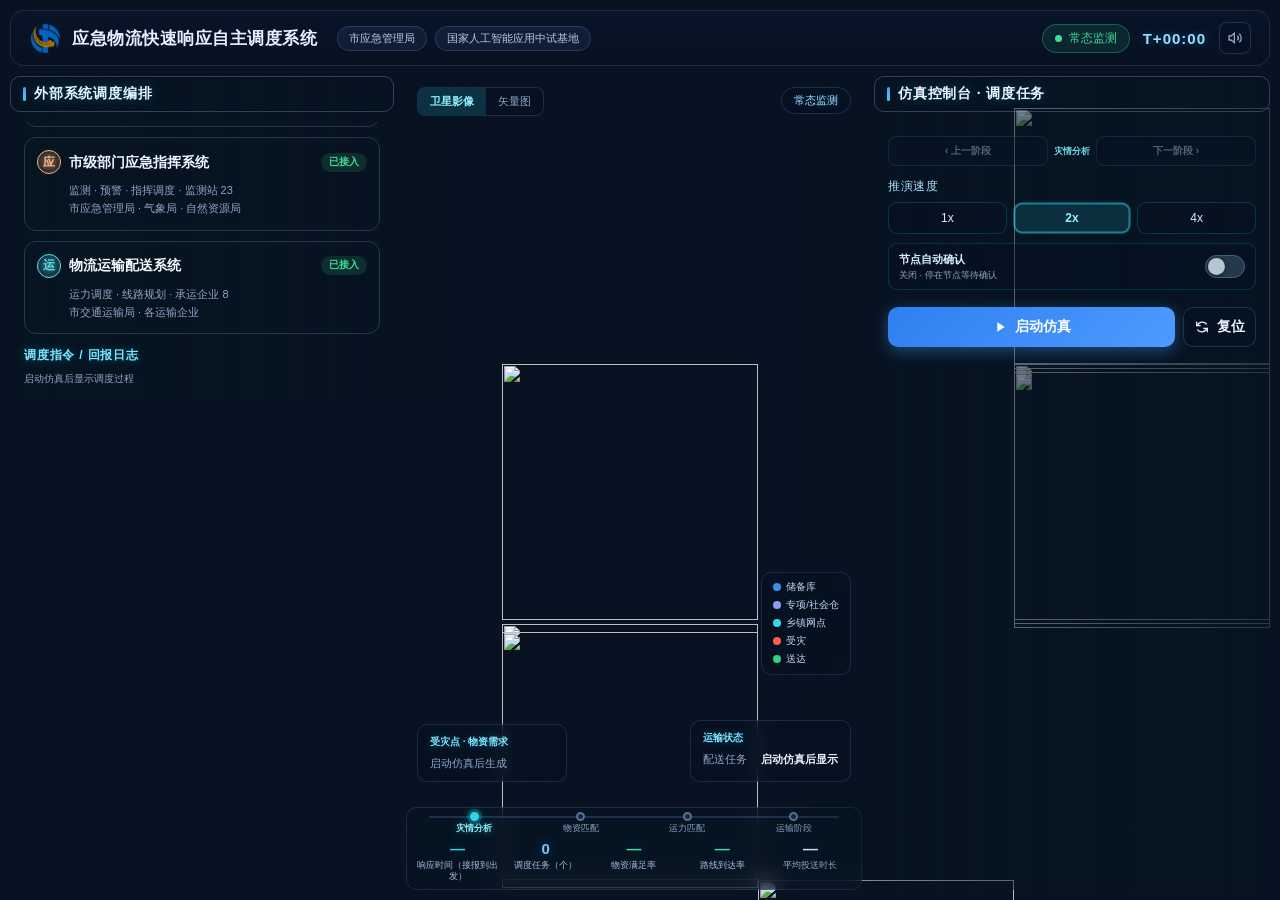
==== commit aa85e825: "Publish updated portable simulation bundle" ====
--- a/index.html
+++ b/index.html
@@ -1,2371 +1,2371 @@
-<!DOCTYPE html>
-<html lang="zh-CN">
-<head>
-<meta charset="UTF-8">
-<meta name="viewport" content="width=device-width,initial-scale=1">
-<title>应急物流快速响应自主调度系统 · 绵阳</title>
-<link rel="icon" href="[data-uri]">
-
-<link rel="stylesheet" href="assets/vendor/leaflet/leaflet.css">
-<link rel="stylesheet" href="assets/logistics-stage.css">
-<style>
-:root{
-  --bg0:#060d1c;--bg1:#0a1526;--bg2:#0c1a30;
-  --card:rgba(9,22,45,.78);--card2:rgba(14,30,58,.6);
-  --line:rgba(116,166,255,.18);
-  --blue:#4d9bff;--cy:#2fd6e8;--green:#3ddc97;--orange:#ffa552;--red:#ff6b6f;--purple:#a78bfa;
-  --txt:#e8f0ff;--dim:#8fa6c8;
-  --glass:rgba(9,22,45,.74);--glass2:rgba(11,26,52,.92);
-  --shadow:0 10px 36px rgba(0,6,20,.5);
-}
-*{box-sizing:border-box;margin:0;padding:0}
-html,body{height:100%}
-body{
-  font-family:'Noto Sans SC',-apple-system,'PingFang SC','Microsoft YaHei',sans-serif;
-  color:var(--txt);background:linear-gradient(160deg,#0a1526,#060d1c 55%,#081120);
-  min-height:100vh;overflow:hidden;
-}
-.app{position:relative;z-index:1;height:100vh;min-height:660px;display:grid;grid-template-rows:56px minmax(0,1fr);gap:10px;padding:10px}
-.topbar{display:flex;align-items:center;gap:14px;padding:0 18px;position:relative;z-index:2;
-  background:linear-gradient(180deg,rgba(9,22,45,.62),rgba(7,17,34,.46));backdrop-filter:blur(12px);
-  border:1px solid rgba(120,180,255,.16);border-radius:14px;flex:none;box-shadow:none}
-.logo{display:flex;align-items:center;gap:11px;min-width:0}
-.logo img{width:32px;height:32px;flex:none;object-fit:contain}
-.logo div{font-size:17px;font-weight:700;letter-spacing:.5px;white-space:nowrap}
-.logo small{display:block;font-size:9px;font-weight:400;color:var(--dim);letter-spacing:2px}
-.top-tags{display:flex;gap:8px;margin-left:6px}
-.ttag{font-size:11px;color:#b9c9e6;padding:4px 11px;border:1px solid rgba(116,166,255,.22);border-radius:20px;background:rgba(116,166,255,.08)}
-.top-right{margin-left:auto;display:flex;align-items:center;gap:13px}
-.alert-badge{display:flex;align-items:center;gap:7px;font-size:12px;padding:5px 12px;border-radius:20px;
-  background:rgba(61,220,151,.1);border:1px solid rgba(61,220,151,.3);color:#3ddc97}
-.alert-badge.warn{background:rgba(255,165,82,.1);border-color:rgba(255,165,82,.32);color:#ffa552}
-.alert-badge.danger{background:rgba(255,107,111,.12);border-color:rgba(255,107,111,.35);color:#ff6b6f}
-.alert-badge .dot{width:7px;height:7px;border-radius:50%;background:currentColor}
-.clock{font-size:15px;font-weight:700;letter-spacing:1px;color:#9fdcff;font-variant-numeric:tabular-nums;text-shadow:0 0 10px rgba(0,190,255,.4)}
-.icon-btn{width:32px;height:32px;border-radius:8px;border:1px solid rgba(120,180,255,.2);background:rgba(7,17,34,.45);
-  color:var(--txt);display:flex;align-items:center;justify-content:center;cursor:pointer;flex:none}
-.icon-btn svg{width:16px;height:16px}
-.icon-btn.muted{color:var(--dim)}
-
-/* 地图全屏底层 */
-.map-wrap{position:fixed;inset:0;z-index:0;overflow:hidden;background:#081222}
-#mapLeaflet{position:absolute;inset:0;background:#081222}
-#mapFallback{position:absolute;inset:0;width:100%;height:100%;display:none}
-#incidentCameraLinks{position:fixed;inset:0;width:100vw;height:100vh;z-index:6;overflow:visible;pointer-events:none}
-/* 中间聚焦区：透空露地图，事件穿透让地图可拖拽 */
-.center-zone{position:relative;grid-area:1/2/2/3;min-height:0;pointer-events:none}
-.center-zone>*{pointer-events:auto}
-
-/* 主区：两行三列。侧栏跨两行并铺渐变压暗背景，footer 占中间列第二行 */
-.main{display:grid;grid-template-columns:minmax(300px,384px) minmax(0,1fr) minmax(318px,396px);
-  grid-template-rows:minmax(0,1fr) auto;gap:12px;min-height:0;
-  position:relative;z-index:2;pointer-events:none;transition:grid-template-columns .3s}
-.panel{pointer-events:auto;position:relative;z-index:2;background:transparent;border:0;border-radius:14px;
-  display:flex;flex-direction:column;min-height:0;box-shadow:none;backdrop-filter:none;transition:opacity .3s,transform .3s}
-/* 两侧深色区：80%起、功能区边缘35%，外延带渐到20%结束 */
-.panel-left{grid-area:1/1/3/2;position:relative;border-radius:14px 2px 2px 14px;
-  align-self:start;height:min(36vh,520px);
-  background:linear-gradient(90deg,rgba(6,21,33,.8) 0%,rgba(6,21,33,.64) 42%,rgba(6,21,33,.5) 72%,rgba(6,21,33,.35) 100%)}
-.panel-left::after{content:'';position:absolute;top:0;bottom:0;left:100%;width:90px;pointer-events:none;
-  background:linear-gradient(90deg,rgba(6,21,33,.35),rgba(6,21,33,.2) 55%,rgba(6,21,33,0))}
-.panel-right{grid-area:1/3/3/4;position:relative;border-radius:2px 14px 14px 2px;
-  background:linear-gradient(270deg,rgba(6,21,33,.8) 0%,rgba(6,21,33,.64) 42%,rgba(6,21,33,.5) 72%,rgba(6,21,33,.35) 100%)}
-.panel-right::after{content:'';position:absolute;top:0;bottom:0;right:100%;width:90px;pointer-events:none;
-  background:linear-gradient(270deg,rgba(6,21,33,.35),rgba(6,21,33,.2) 55%,rgba(6,21,33,0))}
-.panel-h{flex:none;font-size:13px;font-weight:700;padding:8px 12px;margin:0 0 10px;border:1px solid rgba(158,201,255,.26);
-  display:flex;align-items:center;gap:8px;background:transparent;
-  border-radius:10px;letter-spacing:.8px;color:#eaf6ff;text-shadow:0 0 12px rgba(0,190,255,.3)}
-.panel-h::before{content:"";width:3px;height:14px;border-radius:2px;background:linear-gradient(180deg,var(--blue),var(--cy))}
-.panel-b{flex:1;min-height:0;overflow-y:auto;padding:13px}
-.panel-b::-webkit-scrollbar{width:5px}
-.panel-b::-webkit-scrollbar-thumb{background:rgba(120,170,255,.25);border-radius:3px}
-#ctlBody{display:flex;flex-direction:column;overflow:hidden}
-
-/* 系统卡：近平铺深底上以细亮描边分隔，内部不再填充 */
-.sys{border:1px solid rgba(158,201,255,.2);border-radius:12px;padding:12px;margin-bottom:10px;background:transparent;
-  box-shadow:none;transition:.25s;position:relative}
-.sys.busy{border-color:rgba(77,155,255,.45);background:rgba(77,155,255,.08);box-shadow:0 4px 16px rgba(77,155,255,.14)}
-/* 正在工作：高亮强调 */
-.sys.active{border-color:rgba(47,214,232,.55);background:rgba(47,214,232,.09);
-  box-shadow:0 6px 20px rgba(47,214,232,.18);animation:sysPulse 1.6s ease-in-out infinite}
-.sys.active .ic{box-shadow:0 0 12px rgba(47,214,232,.55)}
-.sys.active .stt{color:#06121f;background:var(--cy);font-weight:700;animation:none}
-@keyframes sysPulse{50%{box-shadow:0 3px 10px rgba(47,214,232,.08)}}
-/* 待命：淡化收窄 */
-.sys.standby{opacity:.55;padding:9px 12px;margin-bottom:8px;background:transparent;box-shadow:none}
-.sys.standby .s2,.sys.standby .cur{display:none}
-.sys.standby .stt{color:#8fa6c8;background:rgba(143,166,200,.12)}
-.sys .s1{display:flex;align-items:center;gap:8px;font-weight:700;font-size:13px;color:#f2f8ff}
-/* 系统图标：文字简写彩色圆（应/仓/运） */
-.sys .ic{width:24px;height:24px;border-radius:50%;border:1.5px solid currentColor;font-size:12px;font-weight:800;flex:none;
-  display:flex;align-items:center;justify-content:center;text-shadow:0 0 8px currentColor}
-.sys .stt{margin-left:auto;font-size:10px;color:#3ddc97;padding:2px 8px;border-radius:10px;background:rgba(61,220,151,.13)}
-.sys.busy .stt{color:#ffa552;background:rgba(255,165,82,.14);animation:blink 1s infinite}
-@keyframes blink{50%{opacity:.45}}
-.sys .s2{font-size:10px;color:var(--dim);margin:7px 0 0 32px;line-height:1.6}
-.sys .cur{font-size:11px;color:#a8d4ff;margin-top:7px;padding:6px 9px;border-radius:6px;background:transparent;
-  border-left:2px solid var(--blue);min-height:24px}
-.sys .cur:empty{display:none}
-.sec-t{font-size:11px;font-weight:700;color:#7ce7ff;margin:13px 0 8px;letter-spacing:.8px;text-shadow:0 0 10px rgba(0,200,255,.35)}
-/* 调度日志：前置系统简写彩色圆图标 + 指令/回报状态点，条目本体透明 */
-.log{display:flex;gap:8px;align-items:flex-start;border-radius:8px;padding:6px 4px;margin-bottom:7px;font-size:11px;line-height:1.5}
-.log .lic{flex:none;width:20px;height:20px;border-radius:50%;border:1.5px solid currentColor;background:rgba(0,0,0,.3);
-  font-size:11px;font-weight:800;display:flex;align-items:center;justify-content:center;text-shadow:0 0 8px currentColor}
-.log .lt{font-size:9px;color:var(--dim);margin-bottom:2px;display:flex;align-items:center;gap:5px}
-.log .ld{width:5px;height:5px;border-radius:50%;flex:none}
-.log .ld.down{background:#ffa552;box-shadow:0 0 6px rgba(255,165,82,.6)}
-.log .ld.back{background:#3ddc97;box-shadow:0 0 6px rgba(61,220,151,.6)}
-.log.down b{color:#ffa552}.log.back b{color:#3ddc97}
-
-/* 地图（定位规则见上方全屏底层；此处为兜底切换与瓦片滤镜） */
-.map-wrap.fallback #mapLeaflet{display:none}
-.map-wrap.fallback #mapFallback{display:block}
-.leaflet-container{background:#081222;font-family:inherit;outline:none}
-/* 深色大屏主题：矢量瓦片加深压暗成暗色地图，透明面板下白字保持可读；卫星影像保持原色 */
-.dark-tiles .leaflet-tile-pane{filter:brightness(.62) saturate(.78) contrast(1.05)}
-.leaflet-control-zoom{display:none}
-.leaflet-control-attribution{background:rgba(255,255,255,.7)!important;color:#94a3b8!important;font-size:8px!important}
-.leaflet-control-attribution a{color:#94a3b8!important}
-.mk{position:relative}
-/* 所有marker均为非交互展示元素：禁止其拦截鼠标，避免图钉漂到按钮/地图上时点击失效、拖拽中断 */
-.mk,.mk *,.focus-ring{pointer-events:none}
-.admin-area-marker{pointer-events:none}
-.admin-area-label{display:block;position:absolute;left:0;top:0;width:max-content;transform:translate(-50%,-50%);scale:var(--map-label-scale,1);transition:scale .16s ease;transform-origin:center;padding:3px 9px;border:1px solid rgba(218,235,246,.42);border-radius:9px;background:rgba(5,18,30,.68);box-shadow:0 2px 8px rgba(0,0,0,.5);color:#f2f8fc;font-size:16.5px;font-weight:700;line-height:1.45;letter-spacing:.75px;white-space:nowrap;text-align:center;text-shadow:0 1px 3px #000,0 0 7px #000}
-/* 图标型 marker */
-.mk-ic{width:26px;height:26px;border-radius:8px;display:flex;align-items:center;justify-content:center;
-  background:rgba(13,28,54,.88);border:1.5px solid rgba(116,166,255,.35);box-shadow:0 2px 8px rgba(0,6,20,.5);
-  transform:translate(-50%,-50%);position:absolute;left:0;top:0}
-.mk-ic svg{width:15px;height:15px}
-.mk.depot .mk-ic{border-color:rgba(77,155,255,.75);color:#7cc0ff}
-.mk.special .mk-ic{border-color:rgba(167,139,250,.75);color:#b8a5fd;border-radius:50%}
-.mk.hub .mk-ic{border-color:rgba(255,165,82,.75);color:#ffb27a;border-radius:50%}
-.mk.town .mk-ic{width:18px;height:18px;border-radius:5px;color:var(--cy);border-color:rgba(47,214,232,.65)}
-.mk.affected .mk-ic{width:38px;height:38px;border-radius:50%;background:#e11d48;border:3px solid #fff;color:#fff;
-  box-shadow:0 0 0 6px rgba(225,29,72,.28),0 6px 16px rgba(225,29,72,.5);animation:afPulse 1.5s ease-out infinite}
-.mk.done .mk-ic{border-color:rgba(61,220,151,.8);color:#5fe8b0;background:rgba(61,220,151,.12)}
-.mk.unit .mk-ic{width:34px;height:34px;border-radius:9px;color:#fff;border:2px solid #fff;background:#2563eb;
-  box-shadow:0 0 0 3px rgba(37,99,235,.35),0 4px 10px rgba(37,99,235,.5)}
-.mk.unit .unit-info{position:absolute;left:23px;top:-18px;z-index:4;display:flex;flex-direction:column;gap:2px;scale:var(--map-label-scale,1);transition:scale .16s ease;transform-origin:left top;
-  min-width:237px;padding:6px 9px;border:1px solid rgba(112,190,255,.72);border-radius:6px;
-  background:rgba(5,19,37,.96);box-shadow:0 3px 9px rgba(0,0,0,.48);color:#ccecff;
-  font-size:12px;font-weight:650;line-height:1.3;white-space:nowrap;text-shadow:0 1px 2px #000}
-.mk.unit .unit-info b{color:#fff;font-size:13px;font-variant-numeric:tabular-nums}
-.mk.unit.team .unit-info{min-width:0;width:max-content;max-width:250px;border-color:rgba(238,189,114,.82);color:#ffe2b0}
-.mk.unit.team-label-slot-1 .team-unit-info,.mk.unit.team-label-slot-3 .team-unit-info{left:auto;right:23px;transform-origin:right top}
-.mk.unit.team-label-slot-2 .team-unit-info,.mk.unit.team-label-slot-3 .team-unit-info{top:14px}
-.mk.uav .mk-ic{width:32px;height:32px;border-radius:50%;color:#fff;border:2px solid #fff;background:#06b6d4;
-  box-shadow:0 0 0 3px rgba(6,182,212,.4),0 4px 10px rgba(6,182,212,.5)}
-.mk.unit.uav .mk-ic{animation:uavHover 1.1s ease-in-out infinite}
-.mk.unit.uav.uav-idle .mk-ic{animation:none}
-.mk.unit.uav-preposition .uav-state{position:absolute;left:18px;top:-18px;z-index:4;scale:var(--map-label-scale,1);transition:scale .16s ease;transform-origin:left top;padding:3px 7.5px;border:1px solid rgba(80,227,237,.55);border-radius:8px;
-  background:rgba(5,19,37,.96);box-shadow:0 3px 9px rgba(0,0,0,.42);color:#a7f5ff;font-size:12px;font-weight:700;line-height:1.25;white-space:nowrap}
-.mk.unit.uav-preposition-second .uav-unit-info{left:auto;right:23px;transform-origin:right top}
-@keyframes uavHover{50%{transform:translateY(-3px);box-shadow:0 0 0 5px rgba(6,182,212,.18),0 7px 13px rgba(6,182,212,.55)}}
-@keyframes afPulse{0%{box-shadow:0 0 0 0 rgba(225,29,72,.65),0 6px 16px rgba(225,29,72,.5)}100%{box-shadow:0 0 0 42px rgba(225,29,72,0),0 6px 16px rgba(225,29,72,.5)}}
-.mk-label{position:absolute;left:15px;top:-5px;scale:var(--map-label-scale,1);transition:scale .16s ease;transform-origin:left top;white-space:nowrap;font-size:15px;font-weight:600;
-  color:#dcebff;background:rgba(9,22,45,.88);padding:2px 7px;border-radius:6px;box-shadow:0 1px 4px rgba(0,6,20,.4)}
-.mk.special .mk-label{color:#b8a5fd}.mk.hub .mk-label{color:#ffb27a}
-#mapLeaflet .route-badge,#mapLeaflet .transfer-label,#mapLeaflet .hazard-caption,#mapLeaflet .incident-marker-label{scale:var(--map-label-scale,1);transition:scale .16s ease}
-#mapLeaflet .mk-label,#mapLeaflet .admin-area-label,#mapLeaflet .unit-info,#mapLeaflet .uav-state,#mapLeaflet .warehouse-callout,#mapLeaflet .route-badge,#mapLeaflet .transfer-label,#mapLeaflet .hazard-caption,#mapLeaflet .incident-marker-label{transition:scale .16s ease}
-.warehouse-halo{position:absolute;left:0;top:0;width:34px;height:34px;transform:translate(-50%,-50%);border:1.5px solid #55d9f1;border-radius:50%;background:rgba(55,190,220,.12);box-shadow:0 0 12px rgba(55,190,220,.38)}
-.warehouse-halo.selected{width:38px;height:38px;border:2px solid #65e6b0;background:rgba(65,214,146,.13);box-shadow:0 0 14px rgba(65,230,176,.48)}
-.warehouse-callout{position:absolute;left:23px;top:-20px;z-index:20;display:flex;flex-direction:column;gap:3px;min-width:174px;padding:6px 9px;border:1px solid rgba(85,217,241,.7);border-radius:6px;background:rgba(5,22,39,.96);color:#e5f5ff;box-shadow:0 3px 10px rgba(0,0,0,.35);white-space:nowrap;scale:var(--map-label-scale,1);transition:scale .16s ease;transform-origin:left top}
-.warehouse-callout.west{left:auto;right:19px;text-align:right;transform-origin:right top}
-.warehouse-callout.south{top:12px}
-.warehouse-callout b{font-size:13.5px;line-height:1.25}
-.warehouse-callout small{color:#a9c6d8;font-size:12px;line-height:1.3}
-.focus-ring{position:absolute;left:50%;top:50%;width:60px;height:60px;transform:translate(-50%,-50%);
-  border-radius:50%;border:3px solid #ef4444;animation:focusP 1.4s ease-out infinite;pointer-events:none}
-@keyframes focusP{0%{width:40px;height:40px;opacity:.95}100%{width:140px;height:140px;opacity:0}}
-
-.map-stage{position:absolute;top:11px;right:11px;z-index:600;font-size:11px;padding:5px 12px;border-radius:16px;
-  background:rgba(7,17,34,.5);border:1px solid rgba(120,180,255,.18);color:#a8e2ff;backdrop-filter:blur(8px);
-  text-shadow:0 0 8px rgba(0,190,255,.3);box-shadow:none}
-.map-toast{position:absolute;left:50%;bottom:136px;transform:translateX(-50%) translateY(6px);z-index:900;
-  font-size:11px;color:#fff;padding:6px 14px;border-radius:16px;background:rgba(10,26,50,.88);
-  backdrop-filter:blur(8px);opacity:0;pointer-events:none!important;transition:.25s;white-space:nowrap;box-shadow:var(--shadow)}
-.map-toast.show{opacity:1;transform:translateX(-50%) translateY(0)}
-.layer-switch{position:absolute;left:11px;top:11px;z-index:600;display:flex;border-radius:8px;overflow:hidden;
-  border:1px solid rgba(120,180,255,.18);background:rgba(7,17,34,.5);backdrop-filter:blur(8px);box-shadow:none}
-.layer-switch button{border:0;background:transparent;color:var(--dim);font-size:11px;padding:6px 12px;cursor:pointer;font-family:inherit}
-.layer-switch button.sel{background:rgba(47,214,232,.16);color:#8ff0fa;font-weight:700}
-.float-card{position:absolute;z-index:550;border-radius:10px;background:rgba(7,17,34,.48);backdrop-filter:blur(8px);
-  border:1px solid rgba(120,180,255,.16);padding:10px 12px;min-width:150px;font-size:11px;box-shadow:none}
-.float-card.fl{left:11px;bottom:13px}
-.float-card.fr{right:11px;bottom:13px}
-.float-card .ft{font-size:10px;color:#7ce7ff;font-weight:700;margin-bottom:7px;text-shadow:0 0 8px rgba(0,200,255,.3)}
-.float-card .fi{display:flex;justify-content:space-between;gap:14px;margin-bottom:4px;color:var(--dim)}
-.float-card .fi b{color:#eaf6ff;font-weight:600}
-/* 图例：右下竖排小面板，避开底部两块浮卡与footer */
-.map-legend{position:absolute;z-index:550;right:11px;bottom:120px;display:flex;flex-direction:column;align-items:flex-start;gap:5px;
-  padding:8px 11px;border-radius:10px;background:rgba(7,17,34,.55);backdrop-filter:blur(8px);border:1px solid rgba(120,180,255,.16);font-size:9.5px;box-shadow:none}
-.map-legend span{display:flex;align-items:center;gap:5px;color:#c4d8f5}
-.lg-dot{width:8px;height:8px;border-radius:50%;display:inline-block}
-
-/* 实景放大弹窗（常态监测徽标正下方，右上角） */
-.scene-card{position:absolute;z-index:700;right:11px;top:46px;transform:translateY(-8px);width:300px;
-  border-radius:14px;overflow:hidden;background:rgba(9,22,45,.95);border:1px solid var(--line);
-  box-shadow:0 14px 44px rgba(0,6,20,.6);transition:.35s;opacity:0;pointer-events:none}
-.scene-card.show{opacity:1;transform:translateY(0);pointer-events:auto}
-.scene-img{height:168px;position:relative;background:linear-gradient(135deg,#0d1c36,#13274a);display:flex;
-  flex-direction:column;align-items:center;justify-content:center;gap:8px;color:#8fa6c8;text-align:center;padding:16px}
-.scene-img svg{width:40px;height:40px;opacity:.5}
-.scene-img .ph{font-size:11px;color:#8fa6c8}
-.scene-img .tag{position:absolute;top:9px;left:9px;font-size:10px;padding:3px 9px;border-radius:10px;
-  background:rgba(229,72,77,.9);color:#fff;font-weight:700}
-.media-stage{position:absolute;inset:0;display:flex;flex-direction:column;align-items:center;justify-content:center;overflow:hidden}
-.media-stage img{width:100%;height:100%;object-fit:cover;display:block}
-.media-stage video{width:100%;height:100%;object-fit:cover;display:block;background:#000}
-.media-stage .ph{font-size:11px;color:var(--dim);line-height:1.6;padding:18px;text-align:center}
-.media-stage .ph .ic{width:34px;height:34px;margin-bottom:8px;opacity:.5}
-.media-stage .ph .key{font-weight:700;color:var(--txt)}
-.media-stage .ph .want{font-size:10px;color:#7d93b5;margin-top:7px;display:block}
-/* 左右切换箭头 */
-.media-arrow{position:absolute;top:50%;transform:translateY(-50%);z-index:3;width:26px;height:26px;border-radius:50%;
- border:1px solid rgba(150,190,240,.4);background:rgba(8,18,38,.55);color:#d4e6ff;cursor:pointer;
- display:none;align-items:center;justify-content:center;transition:.2s}
-.media-arrow svg{width:15px;height:15px}
-.media-arrow.left{left:8px}.media-arrow.right{right:8px}
-.multi .media-arrow{display:flex}
-.media-arrow:hover{background:rgba(56,214,230,.45);border-color:var(--cy)}
-/* 底部指示点/计数 */
-.media-bar{position:absolute;left:0;right:0;bottom:0;z-index:3;padding:8px 10px;
- display:none;align-items:center;background:linear-gradient(transparent,rgba(4,10,24,.88))}
-.multi .media-bar{display:flex}
-.media-dots{display:flex;gap:5px;align-items:center}
-.media-dots i{width:6px;height:6px;border-radius:50%;background:rgba(200,220,250,.4);cursor:pointer}
-.media-dots i.on{background:var(--cy);width:14px;border-radius:3px}
-.media-count{font-size:10px;color:#cdddf5;margin-left:auto}
-.mcap{position:absolute;left:0;right:0;bottom:0;z-index:2;font-size:10px;color:#dceaff;padding:6px 9px;
- background:linear-gradient(transparent,rgba(4,10,24,.85))}
-.scene-body{padding:11px 13px}
-.scene-body .t{font-size:13px;font-weight:700;margin-bottom:4px}
-.scene-body .d{font-size:11px;color:var(--dim);line-height:1.55}
-.scene-body .d:empty{display:none}
-.scene-close{position:absolute;top:8px;right:9px;z-index:2;width:24px;height:24px;border-radius:50%;
-  border:0;background:rgba(140,170,220,.18);color:#b9c9e6;cursor:pointer;line-height:1;
-  display:flex;align-items:center;justify-content:center}
-
-/* 控制台 */
-.ctl-grp{margin-bottom:14px}
-.ctl-l{font-size:11px;color:#a8e2ff;margin-bottom:7px;letter-spacing:.5px}
-.opts{display:grid;grid-template-columns:repeat(3,1fr);gap:6px}
-.opt{text-align:center;font-size:11px;padding:8px 4px;border-radius:9px;border:1px solid rgba(0,190,255,.22);
-  background:rgba(7,17,34,.45);cursor:pointer;color:#d5ecff;transition:.15s}
-.opt:hover{border-color:rgba(0,220,255,.55)}
-.opt.sel{background:rgba(47,214,232,.14);color:#8ff0fa;font-weight:700;box-shadow:inset 0 0 0 1.5px rgba(47,214,232,.55),0 0 10px rgba(47,214,232,.2)}
-.opt.danger.sel{background:rgba(255,107,111,.12);color:#ff8f92;box-shadow:inset 0 0 0 1.5px rgba(255,107,111,.55)}
-select{width:100%;padding:8px 10px;border-radius:9px;border:1px solid rgba(0,190,255,.3);background:rgba(5,14,28,.72);
-  color:#eaf6ff;font-family:inherit;font-size:11px;outline:none}
-select:disabled{opacity:.5}
-.seg{display:grid;grid-template-columns:repeat(3,1fr);gap:6px}
-.seg button{padding:8px;border-radius:9px;border:1px solid rgba(0,190,255,.22);background:rgba(7,17,34,.45);
-  color:#d5ecff;cursor:pointer;font-family:inherit;font-size:11px}
-.seg button:hover{border-color:rgba(0,220,255,.55)}
-.seg button.sel{background:rgba(47,214,232,.14);color:#8ff0fa;font-weight:700;box-shadow:inset 0 0 0 1.5px rgba(47,214,232,.5)}
-.auto-confirm-control{display:flex;align-items:center;justify-content:space-between;gap:12px;margin:-5px 0 13px;padding:8px 10px;border:1px solid rgba(0,190,255,.2);border-radius:9px;background:rgba(7,17,34,.38)}
-.auto-confirm-copy{display:flex;flex-direction:column;gap:2px;min-width:0}
-.auto-confirm-copy b{color:#d9f2ff;font-size:11px;font-weight:700}
-.auto-confirm-copy small{color:#91aabd;font-size:9px;line-height:1.35}
-.auto-confirm-switch{position:relative;display:inline-flex;flex:none;width:40px;height:23px;cursor:pointer}
-.auto-confirm-switch input{position:absolute;width:1px;height:1px;opacity:0}
-.auto-confirm-switch span{position:absolute;inset:0;border:1px solid #486279;border-radius:99px;background:#25384a;transition:.18s}
-.auto-confirm-switch span:before{content:"";position:absolute;left:2px;top:2px;width:17px;height:17px;border-radius:50%;background:#b4c6d2;box-shadow:0 1px 4px #0008;transition:.18s}
-.auto-confirm-switch input:checked+span{border-color:#43d5ca;background:#117c7c}
-.auto-confirm-switch input:checked+span:before{transform:translateX(17px);background:#e4fffb}
-.auto-confirm-switch input:focus-visible+span{outline:2px solid #a2f3ee;outline-offset:2px}
-.act-nav{display:grid;grid-template-columns:minmax(62px,1fr) auto minmax(62px,1fr);align-items:center;gap:6px;margin:0 0 12px}
-.act-nav button{min-width:0;padding:7px 5px;border:1px solid rgba(67,199,231,.34);border-radius:8px;
-  background:rgba(7,20,39,.72);color:#c9eaff;font-family:inherit;font-size:10px;font-weight:700;cursor:pointer;white-space:nowrap}
-.act-nav button:hover:not(:disabled){border-color:rgba(67,220,244,.8);background:rgba(31,99,135,.28);color:#fff}
-.act-nav button:disabled{opacity:.38;cursor:not-allowed}
-.act-nav-title{max-width:128px;overflow:hidden;color:#72dbe9;font-size:9px;font-weight:700;text-align:center;text-overflow:ellipsis;white-space:nowrap}
-.btn-row{display:grid;grid-template-columns:1fr auto;gap:8px;margin-top:4px}
-.btn{display:flex;align-items:center;justify-content:center;gap:7px;padding:10px;border-radius:10px;border:1px solid rgba(120,180,255,.2);
-  background:rgba(7,17,34,.5);color:#eaf6ff;cursor:pointer;font-family:inherit;font-size:13px;font-weight:700}
-.btn svg{width:16px;height:16px}
-.btn.go{background:linear-gradient(135deg,#2f7ff0,#4d9bff);border:0;color:#fff;box-shadow:0 4px 16px rgba(77,155,255,.4)}
-.btn.go:disabled{opacity:.45;cursor:not-allowed}
-.task{display:flex;align-items:center;gap:9px;border:1px solid rgba(158,201,255,.18);border-radius:10px;padding:9px 10px;margin-bottom:8px;
-  background:transparent}
-.task .no{width:20px;height:20px;border-radius:6px;background:rgba(77,155,255,.18);color:#9cc8ff;font-size:11px;
-  display:flex;align-items:center;justify-content:center;flex:none}
-.task .t1{font-size:11px;font-weight:600;white-space:nowrap;overflow:hidden;text-overflow:ellipsis;color:#f2f8ff}
-.task .t2{font-size:9.5px;color:var(--dim);margin-top:2px}
-.task .ts{margin-left:auto;font-size:9px;padding:3px 8px;border-radius:10px;flex:none}
-.task .ts.wait{background:rgba(143,166,200,.14);color:var(--dim)}
-.task .ts.run{background:rgba(255,165,82,.14);color:#ffa552}
-.task .ts.done{background:rgba(61,220,151,.14);color:#3ddc97}
-.task-section{display:flex;flex:1 1 auto;flex-direction:column;min-height:96px}
-.task-section>.sec-t{flex:none}
-.task-list{flex:1 1 auto;min-height:0;overflow-y:auto;overscroll-behavior:contain;padding-right:3px}
-.task-list::-webkit-scrollbar{width:5px}
-.task-list::-webkit-scrollbar-thumb{background:rgba(120,170,255,.3);border-radius:3px}
-
-/* footer：半透明平色+模糊，只占中间列（不延伸到两侧阴影） */
-footer.foot-zone{grid-area:2/2/3/3;position:relative;z-index:1;pointer-events:auto;
-  margin:0;padding:2px 8px 6px;
-  background:rgba(6,21,33,.55);backdrop-filter:blur(10px);border:1px solid rgba(158,201,255,.14);border-radius:10px}
-.tl-wrap{position:relative;padding:2px 6px}
-.tl-track{position:absolute;left:14px;right:14px;top:6px;height:2px;border-radius:2px;background:rgba(120,170,255,.2)}
-.tl-fill{height:100%;border-radius:2px;background:linear-gradient(90deg,var(--blue),var(--cy));width:0;transition:width .3s}
-.tl-steps{position:relative;display:grid;grid-template-columns:repeat(4,1fr)}
-.tl-step{display:flex;flex-direction:column;align-items:center;gap:2px;font-size:9px;line-height:1.25;color:var(--dim);text-align:center;position:relative;padding-top:11px}
-.tl-step .pd{position:absolute;top:0;width:9px;height:9px;border-radius:50%;background:#16294a;border:2px solid #5b7398}
-.tl-step.done .pd{background:var(--green);border-color:var(--green);box-shadow:0 0 7px rgba(61,220,151,.5)}
-.tl-step.act .pd{background:var(--cy);border-color:var(--cy);box-shadow:0 0 0 3px rgba(47,214,232,.22),0 0 10px rgba(47,214,232,.6)}
-.tl-step.act{color:#8ff0fa;font-weight:700;text-shadow:0 0 8px rgba(47,214,232,.5)}
-.tl-step.done{color:#3ddc97}
-.kpis{display:grid;grid-template-columns:repeat(5,1fr);gap:3px;margin-top:3px}
-.kpi{background:transparent;border:0;padding:1px 2px;text-align:center}
-.kpi .v{font-size:15px;font-weight:800;line-height:1.25;font-variant-numeric:tabular-nums;color:#f5faff;text-shadow:0 0 14px rgba(0,190,255,.5)}
-.kpi .v.cy{color:var(--cy)}.kpi .v.bl{color:#7cc0ff}.kpi .v.gr{color:var(--green)}
-.kpi .k{font-size:9px;line-height:1.25;color:#a8bfdc;margin-top:1px}
-
-/* 面板标题 */
-.panel-h{position:relative}
-/* 方案比选浮层（中间聚焦区居中） */
-.plan-modal{position:absolute;left:50%;top:44%;transform:translate(-50%,-50%);z-index:750;width:380px;
-  background:rgba(8,20,40,.88);backdrop-filter:blur(16px);border:1px solid rgba(120,180,255,.22);border-radius:14px;
-  box-shadow:0 20px 60px rgba(0,6,20,.6);padding:18px;display:none}
-.plan-modal.show{display:block}
-.pm-head{background:rgba(255,165,82,.1);color:#ffb27a;font-size:12px;font-weight:700;padding:9px 12px;border-radius:8px;
-  margin-bottom:12px;border:1px solid rgba(255,165,82,.3)}
-.plan-item{border:1.5px solid var(--line);border-radius:10px;padding:12px 14px;margin-bottom:10px;cursor:pointer;transition:.15s}
-.plan-item:hover{border-color:var(--blue);background:rgba(77,155,255,.07)}
-.plan-item.recommend{border-color:rgba(47,214,232,.55);background:rgba(47,214,232,.09);box-shadow:0 2px 12px rgba(47,214,232,.15)}
-.pi-h{font-weight:700;font-size:13px;margin-bottom:6px;display:flex;align-items:center;gap:8px}
-.pi-badge{font-size:10px;color:#06121f;background:var(--cy);padding:2px 8px;border-radius:10px;font-weight:700}
-.pi-b{display:flex;justify-content:space-between;font-size:11px;color:var(--dim);margin-top:3px}
-
-@media(max-width:1100px){
-  body{overflow-y:auto}
-  .app{height:auto;min-height:100vh;grid-template-rows:56px auto}
-  .main{display:flex;flex-direction:column}
-  .panel{flex:none;max-height:44vh}
-  #ctlBody{overflow-y:auto}
-  .task-section{flex:none;min-height:0}
-  .task-list{flex:none;max-height:180px}
-  .panel-left{height:30vh;max-height:30vh}
-  .center-zone{flex:none;height:42vh;margin:0 -2px}
-  footer.foot-zone{flex:none;order:9;padding:2px 8px 6px;margin:0}
-  .kpis{grid-template-columns:repeat(3,1fr)}
-}
-@media(max-width:600px){
-  .top-tags{display:none}
-  .logo small{display:none}
-  .topbar{padding:0 12px;gap:8px}
-  .top-right{gap:9px}
-  .alert-badge{display:none}
-  .logo img{width:26px;height:26px}
-  .logo div{font-size:14px;letter-spacing:0}
-  .kpis{grid-template-columns:repeat(2,1fr)}
-  .center-zone{height:38vh}
-  .scene-card{width:260px}
-}
-/* 场景一：暴雨泥石流监测警报与 AI 辅助研判 */
-.incident-banner{position:fixed;z-index:1100;top:82px;left:50%;transform:translateX(-50%) translateY(-16px);
- width:min(880px,calc(100vw - 840px));min-width:360px;padding:17px 22px 15px;border-radius:12px;
- border:1px solid rgba(255,111,99,.8);border-top:3px solid #ff6e61;background:linear-gradient(110deg,rgba(67,16,26,.97),rgba(27,17,34,.96));
- box-shadow:0 12px 54px rgba(0,0,0,.5),0 0 32px rgba(255,66,64,.15);opacity:0;visibility:hidden;pointer-events:none;
- transition:opacity .45s,transform .45s;backdrop-filter:blur(16px)}
-.incident-banner.show{opacity:1;visibility:visible;transform:translateX(-50%) translateY(0);animation:incidentBorder 2s ease-in-out infinite}
-.incident-eyebrow{display:flex;align-items:center;gap:8px;font-size:11px;font-weight:700;letter-spacing:1.3px;color:#ffafa5}
-.incident-dot{width:7px;height:7px;border-radius:50%;background:#ff786c;box-shadow:0 0 12px #ff786c;animation:blink 1.2s infinite;flex:none}
-.incident-banner h1{font-size:clamp(18px,1.55vw,28px);line-height:1.55;letter-spacing:.5px;margin:6px 0;color:#fff4ef}
-.incident-banner p{font-size:11px;line-height:1.7;color:#dbb9b5}
-.incident-banner.complete{border-color:rgba(255,183,87,.65);border-top-color:#ffb757;animation:none}
-.incident-banner.complete .incident-dot{background:#ffb757;box-shadow:0 0 10px #ffb757;animation:none}
-@keyframes incidentBorder{50%{box-shadow:0 12px 54px rgba(0,0,0,.5),0 0 38px rgba(255,66,64,.32)}}
-.assessment-card{position:fixed;left:24px;bottom:24px;z-index:1050;width:344px;border:1px solid rgba(86,181,237,.5);
- border-radius:14px;background:linear-gradient(145deg,rgba(9,29,49,.97),rgba(5,18,35,.97));padding:17px 18px;
- box-shadow:0 16px 48px rgba(0,0,0,.5);opacity:0;visibility:hidden;transform:translateY(20px);transition:.4s;pointer-events:none;backdrop-filter:blur(16px)}
-.assessment-card.show{opacity:1;visibility:visible;transform:translateY(0)}
-.assessment-head{display:flex;align-items:center;justify-content:space-between;margin-bottom:5px;font-size:14px;font-weight:700;color:#b0edff}
-.assessment-status{font-size:10px;font-weight:500;color:#7de4ee;border:1px solid rgba(47,214,232,.3);padding:3px 7px;border-radius:5px}
-.assessment-sub{font-size:10px;line-height:1.7;color:#8fa9c4;margin-bottom:12px}
-.assessment-monitoring{font-size:10px;color:#a5c6df;padding:7px 9px;margin:0 0 10px;background:rgba(69,147,203,.1);border-radius:6px;line-height:1.7}
-.assessment-row{padding:10px 0;border-top:1px solid rgba(139,191,235,.12)}
-.assessment-row-head{display:flex;align-items:center;justify-content:space-between;font-size:11px;color:#adc5dd;gap:8px}
-.assessment-row-state{color:#74deef;font-size:10px;white-space:nowrap}
-.assessment-row.pending .assessment-row-state::after{content:'…';display:inline-block;animation:blink 1s infinite}
-.assessment-value{font-size:11px;line-height:1.7;color:#e7f1ff;margin-top:5px}
-.assessment-row.pending .assessment-value{color:#607b98}
-.assessment-progress{height:3px;background:rgba(107,161,210,.15);border-radius:2px;overflow:hidden;margin-top:10px}
-.assessment-progress i{display:block;width:0;height:100%;background:linear-gradient(90deg,#3992f3,#61e5dd);transition:width .25s}
-.assessment-meta{display:flex;justify-content:space-between;font-size:9px;color:#809bb6;margin-top:7px}
-.assessment-result{display:none;margin:12px 0 5px;padding:14px 12px;border:1px solid rgba(255,180,86,.45);border-radius:9px;
- background:linear-gradient(110deg,rgba(255,158,60,.12),rgba(255,110,68,.04))}
-.assessment-result small{color:#d2b697;font-size:10px;letter-spacing:1px}
-.assessment-result strong{display:block;color:#ffbd76;font-size:28px;font-weight:900;line-height:1.6;letter-spacing:3px}
-.assessment-result span{color:#e1c6ab;font-size:10px;line-height:1.7}
-.assessment-result .assessment-estimate{display:block;font-size:15px;color:#ffe1b7;font-weight:700;margin:2px 0 6px}
-.assessment-card.complete{border-color:rgba(255,180,86,.5)}
-.assessment-card.complete .assessment-result{display:block}
-.assessment-card.complete .assessment-status{color:#ffd195;border-color:rgba(255,180,86,.35)}
-.assessment-card.complete .assessment-row{padding:7px 0}
-.assessment-note{font-size:9px;line-height:1.6;color:#7e94aa;margin-top:9px}
-.scenario-lock{padding:12px 13px;border:1px solid rgba(79,165,222,.28);border-radius:10px;margin-bottom:15px;background:rgba(7,25,44,.62)}
-.scenario-lock .eyebrow{font-size:10px;color:#7ee6f0;letter-spacing:.6px;margin-bottom:7px}
-.scenario-lock strong{font-size:14px;display:block;line-height:1.7;color:#eff5ff}
-.scenario-lock .location{font-size:11px;color:#9bb7d4;margin-top:3px}
-.scenario-lock .assessment-summary{font-size:10px;color:#ffbc7d;margin-top:8px}
-.incident-scene .scene-card{position:fixed;top:126px;right:26px;width:344px;z-index:1050;border-color:rgba(120,180,235,.35)}
-.incident-scene .scene-img{height:194px}
-.incident-scene .scene-body{padding:10px 13px}
-.incident-scene .scene-body .d{font-size:10px}
-.incident-camera-floating-layer{display:none;position:fixed;inset:0;z-index:1060;pointer-events:none}
-.incident-scene .incident-camera-floating-layer{display:block}
-.incident-monitor-float{display:none;position:absolute;left:0;top:0;z-index:2;width:min(360px,calc(100vw - 24px));overflow:hidden;border:1px solid var(--camera-color);border-radius:10px;background:rgba(5,18,36,.97);box-shadow:0 9px 28px rgba(0,0,0,.56),0 0 14px var(--camera-color);pointer-events:auto;transition:box-shadow .18s,border-color .18s}
-.incident-monitor-float.show{display:block;animation:cameraAppear .42s ease-out both}
-@keyframes cameraAppear{from{opacity:0;transform:translateY(8px)}to{opacity:1;transform:translateY(0)}}
-@media(max-width:1119px) and (min-width:701px){.incident-monitor-float{width:min(360px,calc(100vw - 24px))}}
-@media(max-width:700px){.incident-monitor-float{width:min(300px,calc(100vw - 24px))}}
-.incident-monitor-float.selected{border-color:#fff;box-shadow:0 0 0 2px rgba(255,255,255,.3),0 0 24px var(--camera-color),0 9px 28px rgba(0,0,0,.56)}
-.incident-monitor-viewport{position:relative;aspect-ratio:16/9;background:#000;overflow:hidden}
-.incident-monitor-viewport video{display:block;width:100%;height:100%;object-fit:cover;background:#000}
-.incident-monitor-label{display:flex;align-items:center;gap:6px;min-height:30px;padding:5px 7px;color:#e7f6ff;font-size:10px;font-weight:700;line-height:1.3;text-align:left}
-.incident-monitor-label i{display:inline-flex;align-items:center;justify-content:center;width:18px;height:18px;flex:none;border-radius:50%;background:var(--camera-color);color:#061421;font-size:10px;font-style:normal;font-weight:900}
-.incident-monitor-label span{flex:1;min-width:0}
-.incident-monitor-label small{flex:none;color:#9db8d2;font-size:9px;font-variant-numeric:tabular-nums;letter-spacing:.4px}
-.incident-camera-link-button{position:absolute;inset:0;display:flex;align-items:center;justify-content:center;border:0;background:rgba(4,18,34,.62);color:#e7fbff;font-family:inherit;font-size:9px;font-weight:700;cursor:pointer}
-.incident-camera-link-button[hidden]{display:none}
-.incident-scene .panel-right .panel-b{padding-top:13px}
-.incident-scene #fcDemand,.incident-scene #fcRoute,.incident-scene .map-legend{display:none}
-.scene-img .tag{z-index:4;font-size:9px;background:rgba(12,28,44,.9);border:1px solid rgba(143,211,244,.4)}
-.media-stage video{object-fit:contain}
-.media-stage .mcap{bottom:28px;text-align:left;font-size:10px}
-.incident-camera-popup .leaflet-popup-content-wrapper{padding:0;border:1px solid rgba(120,180,235,.45);border-radius:14px;background:transparent;box-shadow:0 14px 44px rgba(0,6,20,.65)}
-.incident-camera-popup .leaflet-popup-content{width:min(344px,calc(100vw - 44px))!important;margin:0!important}
-.incident-camera-popup .leaflet-popup-tip{background:rgba(9,22,45,.97);box-shadow:0 4px 12px rgba(0,6,20,.45)}
-.incident-camera-popup .scene-card.map-popup{position:relative!important;inset:auto!important;width:100%!important;max-width:none!important;z-index:auto;opacity:1;transform:none;pointer-events:auto;border:0;border-radius:13px;box-shadow:none}
-.incident-camera-popup .scene-card.map-popup .scene-img{height:194px}
-.incident-camera-marker{width:0;height:0}
-.camera-pin{position:absolute;left:0;top:0;transform:translate(-50%,-50%);display:flex;align-items:center;gap:6px;white-space:nowrap}
-.camera-pin b{display:flex;align-items:center;justify-content:center;width:32px;height:32px;border:2px solid #fff;border-radius:50%;background:#145e86;color:#fff;font-size:18px;box-shadow:0 0 0 4px rgba(52,205,240,.2),0 3px 10px #0008}
-.camera-pin span{padding:4px 10px;border:1px solid #63d9e9;border-radius:6px;background:rgba(5,23,42,.96);color:#e7fbff;font-size:15px;font-weight:700;box-shadow:0 3px 9px #0007}
-.camera-pin-1 b{background:#45d6eb!important;box-shadow:0 0 0 4px #45d6eb44,0 3px 10px #0008!important}
-.camera-pin-1 span{border-color:#45d6eb!important}
-.camera-pin-2 b{background:#ffc264!important;box-shadow:0 0 0 4px #ffc26444,0 3px 10px #0008!important}
-.camera-pin-2 span{border-color:#ffc264!important}
-.camera-pin-3 b{background:#f27eaf!important;box-shadow:0 0 0 4px #f27eaf44,0 3px 10px #0008!important}
-.camera-pin-3 span{border-color:#f27eaf!important}
-.incident-camera-connector{stroke-linecap:round;stroke-dasharray:7 6;filter:drop-shadow(0 1px 3px #000)}
-.media-retry{position:absolute;left:50%;top:50%;transform:translate(-50%,-50%);z-index:5;border:1px solid #65d9ee;
- border-radius:8px;padding:10px 15px;background:rgba(4,21,39,.92);color:#b4f3ff;cursor:pointer;font-family:inherit;font-size:11px}
-.incident-marker-label{position:absolute;left:0;top:32px;transform:translateX(-50%);width:max-content;max-width:300px;
- color:#fff0e6;background:rgba(105,27,24,.96);border:1px solid rgba(255,136,99,.8);border-radius:6px;font-size:16.5px;padding:6px 12px;text-align:center}
-.focus-ring.incident-ring{border-color:#ff7c53;border-width:3px;animation:incidentRing 1.7s ease-out infinite}
-.focus-ring.incident-ring.second{animation-delay:.85s}
-@keyframes incidentRing{0%{width:38px;height:38px;opacity:1}100%{width:200px;height:200px;opacity:0}}
-@media(max-width:1500px) and (min-width:1101px){
- .incident-banner{padding:12px 16px;min-width:0}.incident-banner h1{font-size:21px}.incident-banner p{font-size:10px}
- .assessment-card{width:330px;left:22px;padding:14px 16px}
-}
-@media(max-width:1100px){
- .incident-banner{position:fixed;top:80px;width:calc(100vw - 36px);min-width:0;padding:12px 16px}
- .incident-banner h1{font-size:19px}.incident-banner p{font-size:10px}
- .incident-scene .center-zone{height:72vh;min-height:540px}
- .incident-scene .scene-card{position:absolute;top:175px;right:12px;width:min(320px,42vw)}
- .incident-scene .panel-right .panel-b{padding-top:13px}
- .assessment-card{left:18px;bottom:18px;width:min(330px,46vw);padding:13px 14px}
- .assessment-result strong{font-size:23px}
-}
-@media(max-width:600px){
- .incident-banner{top:78px}.incident-banner h1{font-size:17px}.incident-eyebrow{font-size:9px}
- .incident-scene .scene-card{position:fixed;top:210px;right:10px;width:calc(100vw - 20px)}
- .incident-monitor-float{width:min(300px,calc(100vw - 24px))}
- .incident-monitor-label{font-size:9px;min-height:28px;padding:4px 5px}
- .incident-scene .scene-img{height:148px}.incident-scene .scene-body{display:none}
- .incident-camera-popup .leaflet-popup-content{width:calc(100vw - 44px)!important}
- .incident-camera-popup .scene-card.map-popup .scene-img{height:148px}
- .assessment-card{left:10px;bottom:10px;width:calc(100vw - 20px);padding:11px 13px;max-height:calc(100vh - 405px);overflow:auto}
- .assessment-row{padding:6px 0}.assessment-sub{margin-bottom:6px}.assessment-result{margin-top:8px;padding:8px 12px}
-}
-/* 两侧信息可读性微调；允许长文换行，并由侧栏自身滚动承载增加的高度。 */
-.panel-h{font-size:14px}
-.panel-b{padding:14px}
-.sys .s1{font-size:14px;line-height:1.45;flex-wrap:wrap}
-.sys .stt{font-size:10px;flex:none}
-.sys .s2{font-size:11px;line-height:1.65}
-.sys .cur{font-size:12px;line-height:1.65;overflow-wrap:anywhere}
-.sec-t{font-size:12px}
-.log{gap:9px;font-size:12px;line-height:1.6}
-.log .lic{width:22px;height:22px;font-size:12px}
-.log .lt{font-size:10px;line-height:1.45;flex-wrap:wrap}
-.log .lc{overflow-wrap:anywhere}
-.ctl-l{font-size:12px}
-.opt,select,.seg button{font-size:12px}
-.btn{font-size:14px}
-.task .t1{font-size:12px}
-.task .t2{font-size:10.5px;line-height:1.5}
-.task .t2.manifest{font-size:10px}
-.task .ts{font-size:10px}
-.assessment-head{font-size:15px}
-.assessment-status{font-size:11px}
-.assessment-sub,.assessment-monitoring{font-size:11px}
-.assessment-row-head{font-size:12px}
-.assessment-row-state{font-size:11px}
-.assessment-value{font-size:12px;overflow-wrap:anywhere}
-.assessment-meta{font-size:10px}
-.assessment-note{font-size:10px}
-@media(max-width:600px){
- .panel-h{font-size:13.5px}
- .sys .s1{font-size:13.5px}
- .log{font-size:11.5px}
- .assessment-card{max-height:calc(100vh - 390px)}
-}
-@media(prefers-reduced-motion:reduce){.incident-banner.show,.focus-ring.incident-ring,.incident-dot,.assessment-row.pending .assessment-row-state::after{animation:none}}
-</style>
-</head>
-<body>
-<div class="app">
-  <div class="map-wrap" id="mapWrap">
-    <div id="mapLeaflet"></div>
-    <svg id="mapFallback" viewBox="0 0 760 740" preserveAspectRatio="xMidYMid meet"></svg>
-  </div>
-  <header class="topbar">
-    <div class="logo">
-      <img src="assets/brand-logo.png" alt="应急物流系统徽标">
-      <div>应急物流快速响应自主调度系统<small>EMERGENCY LOGISTICS ORCHESTRATION · MIANYANG</small></div>
-    </div>
-    <div class="top-tags"><span class="ttag">市应急管理局</span><span class="ttag">国家人工智能应用中试基地</span></div>
-    <div class="top-right">
-      <span class="alert-badge" id="alertBadge"><i class="dot"></i><span id="alertTxt">常态监测</span></span>
-      <span class="clock" id="clock">T+00:00</span>
-      <button class="icon-btn muted" id="btnMute" title="开启声音" aria-label="开启声音"><svg viewBox="0 0 24 24" fill="none" stroke="currentColor" stroke-width="2"><path d="M11 5 6 9H3v6h3l5 4V5Z"/><path d="M15.5 8.5a5 5 0 0 1 0 7M18.5 5.5a9 9 0 0 1 0 13"/></svg></button>
-    </div>
-  </header>
-
-  <div class="main" id="mainGrid">
-    <svg id="incidentCameraLinks" aria-hidden="true"></svg>
-    <section class="panel panel-left">
-      <div class="panel-h">外部系统调度编排</div>
-      <div class="panel-b" id="sysBody"></div>
-    </section>
-
-    <div class="center-zone">
-        <div class="incident-banner" id="incidentBanner" role="alert" aria-live="assertive">
-          <div class="incident-eyebrow"><i class="incident-dot"></i><span id="incidentEyebrow">突发灾情警报 · 实时监测触发</span></div>
-          <h1 id="incidentTitle">北川曲山镇沙坝村因持续暴雨发生泥石流灾害</h1>
-          <p id="incidentDescription">受灾范围聚焦沙坝村，正在根据现场监控监测开展灾情综合研判。</p>
-        </div>
-        <aside class="assessment-card" id="assessmentCard" aria-label="AI 灾情研判" aria-live="polite"></aside>
-        <div class="logistics-heading" id="logisticsHeading" aria-live="polite"></div>
-        <section class="supply-panel" id="supplyPanel" aria-label="物资匹配清单"></section>
-        <div class="layer-switch">
-          <button data-layer="sat" class="sel">卫星影像</button>
-          <button data-layer="dark">矢量图</button>
-        </div>
-        <div class="map-stage" id="mapStage">常态监测</div>
-        <div class="float-card fl" id="fcDemand"><div class="ft">受灾点 · 物资需求</div><div style="color:var(--dim)">启动仿真后生成</div></div>
-        <div class="float-card fr" id="fcRoute"><div class="ft">中断 · 在途 · 送达</div><div style="color:var(--dim)">启动仿真后生成</div></div>
-        <div class="map-legend">
-          <span><i class="lg-dot" style="background:#3b8eed"></i>储备库</span>
-          <span><i class="lg-dot" style="background:#8b9cf7"></i>专项/社会仓</span>
-          <span><i class="lg-dot" style="background:#38d6e6"></i>乡镇网点</span>
-          <span><i class="lg-dot" style="background:#ff5a52"></i>受灾</span>
-          <span><i class="lg-dot" style="background:#2fd27d"></i>送达</span>
-        </div>
-        <div class="plan-modal" id="planModal">
-          <div class="pm-head">● 仿真已暂停 · 请比选下达调度方案</div>
-          <div class="plan-item" data-plan="A">
-            <div class="pi-h">方案A · 时效优先</div>
-            <div class="pi-b"><span>完成 T+18分</span><span>成本指数 1.68k</span></div>
-            <div class="pi-b"><span>动用 0车/6机</span><span>满足率 100%</span></div>
-          </div>
-          <div class="plan-item recommend" data-plan="B">
-            <div class="pi-h">方案B · 时效成本均衡 <span class="pi-badge">智能推荐</span></div>
-            <div class="pi-b"><span>完成 T+12分</span><span>成本指数 0.14k</span></div>
-            <div class="pi-b"><span>动用 2车/0机</span><span>满足率 100%</span></div>
-          </div>
-          <div class="plan-item" data-plan="C">
-            <div class="pi-h">方案C · 成本优先</div>
-            <div class="pi-b"><span>完成 T+26分</span><span>成本指数 0.26k</span></div>
-            <div class="pi-b"><span>动用 2车/0机</span><span>满足率 100%</span></div>
-          </div>
-        </div>
-        <div class="scene-card" id="sceneCard">
-          <button class="scene-close" id="sceneClose" aria-label="关闭"><svg viewBox="0 0 24 24" width="13" height="13"><path fill="none" stroke="#fff" stroke-width="2.4" stroke-linecap="round" d="M6 6l12 12M18 6L6 18"/></svg></button>
-          <div class="scene-img" id="sceneImg">
-            <span class="tag" id="sceneTag">实景</span>
-            <div class="media-stage" id="mediaStage"></div>
-            <button class="media-arrow left" id="mPrev" aria-label="上一个"><svg viewBox="0 0 24 24" fill="none" stroke="currentColor" stroke-width="2.2" stroke-linecap="round" stroke-linejoin="round"><path d="M15 6l-6 6 6 6"/></svg></button>
-            <button class="media-arrow right" id="mNext" aria-label="下一个"><svg viewBox="0 0 24 24" fill="none" stroke="currentColor" stroke-width="2.2" stroke-linecap="round" stroke-linejoin="round"><path d="M9 6l6 6-6 6"/></svg></button>
-            <div class="media-bar">
-              <div class="media-dots" id="mediaDots"></div>
-              <span class="media-count" id="mediaCount"></span>
-            </div>
-          </div>
-          <div class="scene-body"><div class="t" id="sceneTitle"></div><div class="d" id="sceneDesc"></div></div>
-        </div>
-        <div class="incident-camera-floating-layer" id="incidentCameraFloatingLayer" aria-label="现场监控画面"></div>
-    </div>
-
-    <footer class="foot-zone">
-      <div class="tl-wrap">
-        <div class="tl-track"><div class="tl-fill" id="tlFill"></div></div>
-        <div class="tl-steps" id="tlSteps"></div>
-      </div>
-      <div class="kpis" id="kpis"></div>
-    </footer>
-    <section class="panel panel-right">
-      <div class="panel-h">仿真控制台 · 调度任务</div>
-      <div class="panel-b" id="ctlBody"></div>
-    </section>
-  </div>
-</div>
-<div class="stage-confirm-backdrop" id="stageConfirm" hidden aria-hidden="true">
-  <section class="stage-confirm-dialog" role="dialog" aria-modal="true" aria-labelledby="stageConfirmTitle">
-    <div class="stage-confirm-kicker"><i></i><span id="stageConfirmKickerLabel">调度节点 · 人工确认</span></div>
-    <h2 id="stageConfirmTitle">请确认</h2>
-    <p class="stage-confirm-intro" id="stageConfirmIntro"></p>
-    <div class="stage-confirm-details" id="stageConfirmDetails"></div>
-    <div class="stage-confirm-countdown"><span id="stageConfirmSeconds">10</span><span>秒后自动确认</span></div>
-    <div class="stage-confirm-progress"><i id="stageConfirmProgress"></i></div>
-    <div class="stage-confirm-actions">
-      <button type="button" id="stageManualAdjustButton" class="stage-confirm-adjust" disabled>人工调整</button>
-      <button type="button" id="stageConfirmButton">确认并继续</button>
-    </div>
-  </section>
-</div>
-<script src="assets/vendor/leaflet/leaflet.js"></script>
-<script>
-/* ===== 物资类别 ===== */
-const MAT=['防护','被服','床具','食品','医药'];
-const MAT_NAME={防护:'个体防护',被服:'救灾被服',床具:'简易床具',食品:'食品饮水',医药:'应急医药'};
-/* ===== 绵阳区县多边形（离线兜底用） ===== */
-const REGIONS=[{"name": "平武县", "cen": [181, 200], "pts": [[89.0, 26.0], [81.9, 87.0], [114.4, 84.9], [133.7, 135.8], [131.7, 177.4], [123.6, 186.6], [97.1, 142.9], [61.6, 145.9], [49.4, 162.2], [64.6, 184.5], [64.6, 235.3], [119.5, 267.9], [139.8, 245.5], [152.0, 288.2], [193.7, 317.7], [208.9, 303.4], [259.7, 332.9], [295.3, 333.9], [311.6, 317.7], [322.7, 269.9], [339.0, 260.8], [333.9, 237.4], [283.1, 218.1], [278.0, 179.5], [252.6, 168.3], [232.3, 119.5], [164.2, 90.0], [159.1, 74.8]]}, {"name": "北川羌族自治县", "cen": [166, 366], "pts": [[53.4, 287.2], [26.0, 348.2], [54.5, 359.3], [69.7, 354.2], [82.9, 376.6], [124.6, 388.8], [130.7, 411.2], [165.2, 397.9], [184.5, 423.4], [180.5, 438.6], [191.6, 463.0], [216.0, 446.7], [215.0, 432.5], [237.4, 416.2], [236.4, 390.8], [226.2, 376.6], [247.5, 364.4], [257.7, 371.5], [267.9, 365.4], [264.8, 331.9], [206.9, 304.5], [190.6, 318.7], [149.0, 288.2], [150.0, 270.9], [112.4, 297.3], [87.0, 299.4]]}, {"name": "三台县", "cen": [357, 595], "pts": [[310.5, 509.7], [303.4, 530.1], [276.0, 547.3], [267.9, 580.9], [287.2, 592.1], [283.1, 601.2], [296.3, 615.4], [300.4, 645.9], [323.8, 647.9], [328.8, 674.4], [340.0, 687.6], [369.5, 699.8], [383.7, 714.0], [409.1, 703.8], [409.1, 690.6], [390.8, 663.2], [384.7, 610.3], [394.9, 599.2], [414.2, 595.1], [413.2, 576.8], [406.1, 570.7], [410.1, 557.5], [401.0, 557.5], [404.0, 532.1], [393.9, 520.9], [391.8, 500.6], [378.6, 499.6], [357.3, 527.0], [330.9, 508.7]]}, {"name": "江油市", "cen": [311, 367], "pts": [[402.0, 242.5], [363.4, 245.5], [330.9, 263.8], [311.6, 320.7], [296.3, 334.9], [283.1, 330.9], [265.8, 344.1], [264.8, 371.5], [249.6, 366.4], [229.2, 376.6], [238.4, 387.8], [240.4, 415.2], [221.1, 432.5], [228.2, 445.7], [242.5, 450.8], [247.5, 469.1], [255.7, 453.8], [293.3, 438.6], [298.4, 420.3], [309.5, 425.4], [328.8, 418.3], [333.9, 382.7], [346.1, 382.7], [368.5, 362.4], [383.7, 362.4], [390.8, 329.9], [403.0, 336.0], [402.0, 309.5], [410.1, 302.4], [400.0, 275.0]]}, {"name": "盐亭县", "cen": [447, 549], "pts": [[395.9, 490.4], [394.9, 500.6], [384.7, 506.7], [396.9, 511.8], [406.1, 552.4], [397.9, 555.5], [394.9, 549.4], [396.9, 556.5], [409.1, 559.5], [410.1, 577.8], [404.0, 586.0], [419.3, 595.1], [432.5, 581.9], [442.7, 608.3], [457.9, 610.3], [488.4, 636.8], [514.8, 622.5], [521.9, 589.0], [507.7, 577.8], [511.8, 572.7], [501.6, 547.3], [488.4, 542.3], [502.6, 518.9], [499.6, 513.8], [467.1, 513.8], [459.9, 505.7], [464.0, 494.5], [458.9, 488.4], [443.7, 499.6], [428.4, 492.5]]}, {"name": "梓潼县", "cen": [375, 385], "pts": [[401.0, 240.4], [350.2, 249.6], [325.8, 266.9], [314.6, 296.3], [323.8, 269.9], [363.4, 244.5], [401.0, 241.4], [405.1, 329.9], [382.7, 336.0], [383.7, 362.4], [334.9, 380.7], [329.9, 418.3], [347.1, 422.3], [342.1, 441.6], [357.3, 472.1], [355.3, 495.5], [344.1, 485.3], [346.1, 496.5], [361.4, 501.6], [363.4, 520.9], [366.4, 494.5], [443.7, 498.6], [455.9, 484.3], [419.3, 419.3], [406.1, 422.3], [418.3, 406.1], [392.9, 382.7], [386.8, 337.0], [404.0, 339.0], [411.2, 304.5]]}, {"name": "安州区", "cen": [188, 460], "pts": [[113.4, 421.3], [114.4, 441.6], [125.6, 457.9], [128.6, 476.2], [139.8, 477.2], [147.9, 492.5], [166.2, 501.6], [174.4, 515.8], [205.9, 516.8], [217.1, 500.6], [206.9, 482.3], [215.0, 480.3], [222.1, 487.4], [234.3, 488.4], [247.5, 474.2], [242.5, 465.0], [236.4, 464.0], [240.4, 451.8], [226.2, 447.7], [218.1, 433.5], [217.1, 448.8], [201.8, 464.0], [189.6, 465.0], [186.6, 449.8], [178.4, 441.6], [178.4, 433.5], [183.5, 431.5], [181.5, 423.4], [174.4, 420.3], [163.2, 399.0], [136.8, 415.2]]}, {"name": "游仙区", "cen": [255, 499], "pts": [[266.9, 450.8], [254.7, 457.9], [255.7, 467.1], [235.3, 490.4], [222.1, 490.4], [214.0, 482.3], [208.9, 484.3], [216.0, 489.4], [216.0, 494.5], [222.1, 501.6], [236.4, 510.8], [236.4, 522.9], [254.7, 532.1], [256.7, 548.4], [259.7, 549.4], [283.1, 542.3], [300.4, 527.0], [292.3, 521.9], [293.3, 511.8], [286.2, 505.7], [285.1, 497.5], [277.0, 491.4], [275.0, 481.3], [267.9, 477.2], [264.8, 457.9]]}, {"name": "涪城区", "cen": [260, 500], "pts": [[266.9, 451.8], [257.7, 455.9], [255.7, 468.1], [236.4, 489.4], [220.1, 489.4], [214.0, 482.3], [208.9, 483.3], [235.3, 510.8], [234.3, 524.0], [253.6, 532.1], [258.7, 550.4], [283.1, 543.3], [301.4, 529.0], [292.3, 524.0], [292.3, 510.8], [286.2, 505.7], [285.1, 496.5], [277.0, 492.5], [274.0, 480.3], [266.9, 476.2]]}];
-/* 绵阳市界简化坐标随页面内置，避免开场聚焦依赖外部边界服务或网络时序。 */
-const MIANYANG_SPOT_RING='105.4448,31.4805 105.4580,31.5248 105.3963,31.5648 105.3932,31.6184 105.3330,31.6303 105.3451,31.6772 105.3171,31.7172 105.2546,31.7049 105.3114,31.7441 105.3077,31.7713 105.2437,31.7952 105.2431,31.8300 105.2053,31.8371 105.2232,31.8850 105.1819,31.9071 105.2065,31.9413 105.1750,31.9981 105.2208,32.0194 105.2519,31.9829 105.2526,32.0827 105.2889,32.1123 105.2617,32.1233 105.2852,32.1391 105.2517,32.1672 105.2731,32.1932 105.2404,32.2043 105.2706,32.2630 105.2381,32.2874 105.2485,32.3200 105.0919,32.3068 104.9953,32.2476 104.9998,32.2712 104.9639,32.2985 104.9747,32.3346 104.9098,32.3274 104.7748,32.3971 104.7548,32.5264 104.6611,32.5570 104.6162,32.6050 104.6357,32.6685 104.5828,32.7222 104.5327,32.7249 104.5103,32.7545 104.4590,32.7485 104.3653,32.8215 104.3002,32.8309 104.2771,32.8913 104.2413,32.8815 104.1134,32.9998 103.9865,33.0347 103.9530,32.9174 103.9580,32.8884 103.9939,32.8794 103.9718,32.8409 104.0046,32.8142 104.0793,32.8570 104.1019,32.8473 104.1059,32.8041 104.1463,32.7648 104.1301,32.7303 104.1813,32.6707 104.1748,32.5314 104.1445,32.4738 104.0951,32.4677 104.1350,32.5193 104.0854,32.5675 104.0659,32.6311 104.0357,32.6516 103.8904,32.6390 103.8449,32.5841 103.9075,32.5075 103.9145,32.4327 103.8897,32.3628 103.9212,32.3154 103.9818,32.3056 104.0314,32.2493 104.1310,32.2230 104.1795,32.3076 104.2088,32.2992 104.2575,32.2147 104.1623,32.1813 104.1529,32.1259 104.1291,32.1402 103.9963,32.1183 103.9762,32.1403 103.8507,32.1613 103.8591,32.1322 103.8268,32.1303 103.8248,32.0706 103.7621,32.0042 103.7488,31.9568 103.8620,31.9171 103.9182,31.9424 103.9755,31.8560 104.1582,31.8186 104.1711,31.7323 104.0948,31.6939 104.1170,31.6777 104.1027,31.6306 104.1611,31.5561 104.1557,31.5191 104.2029,31.5145 104.2365,31.4636 104.3757,31.3738 104.4793,31.3854 104.5236,31.4426 104.5819,31.4071 104.5862,31.3577 104.6568,31.3311 104.6774,31.2669 104.7457,31.2782 104.7420,31.2326 104.7140,31.2161 104.7193,31.1647 104.7890,31.1303 104.7753,31.0938 104.8258,31.0536 104.8452,30.9423 104.9317,30.9458 104.9453,30.8975 104.9675,30.8949 104.9626,30.8490 104.9920,30.8701 105.0083,30.7945 105.1400,30.7448 105.1579,30.7063 105.2719,30.7514 105.2604,30.8229 105.2001,30.8862 105.1774,30.9602 105.1953,30.9806 105.1747,31.0460 105.2001,31.0970 105.3167,31.1140 105.3540,31.1606 105.3790,31.1548 105.4108,31.0726 105.4747,31.0636 105.5958,30.9726 105.7141,31.0393 105.7235,31.1407 105.7071,31.1692 105.6744,31.1718 105.6803,31.2521 105.5942,31.2998 105.6417,31.3948 105.5123,31.3963 105.4804,31.4259 105.5017,31.4549 105.4818,31.4809 105.4448,31.4805'.split(' ').map(pair=>{const [lng,lat]=pair.split(',').map(Number);return[lat,lng];});
-/* ===== 点位（x/y用于离线兜底，lat/lng为WGS84真实坐标） ===== */
-const POINTS=[{"id":"P01","name":"省应急储备绵阳库","x":288,"y":468,"type":"depot","trucks":8,"uav":1,"stock":{"防护":220,"被服":200,"床具":160,"食品":260,"医药":120},"lat":31.4,"lng":104.78},{"id":"P02","name":"绵阳市级应急储备库","x":252,"y":522,"type":"depot","trucks":7,"uav":2,"stock":{"防护":176,"被服":160,"床具":128,"食品":208,"医药":96},"lat":31.47,"lng":104.72},{"id":"P03","name":"北川储备库","x":148,"y":358,"type":"depot","trucks":4,"uav":2,"stock":{"防护":82,"被服":75,"床具":60,"食品":97,"医药":45},"lat":31.63,"lng":104.48},{"id":"P04","name":"江油储备库","x":332,"y":372,"type":"depot","trucks":5,"uav":2,"stock":{"防护":88,"被服":80,"床具":64,"食品":104,"医药":48},"lat":31.78,"lng":104.72},{"id":"P05","name":"安州储备库","x":172,"y":472,"type":"depot","trucks":4,"uav":1,"stock":{"防护":77,"被服":70,"床具":56,"食品":91,"医药":42},"lat":31.53,"lng":104.56},{"id":"P06","name":"三台储备库","x":352,"y":612,"type":"depot","trucks":5,"uav":1,"stock":{"防护":85,"被服":78,"床具":62,"食品":101,"医药":46},"lat":31.1,"lng":105.08},{"id":"P07","name":"盐亭储备库","x":458,"y":562,"type":"depot","trucks":4,"uav":1,"stock":{"防护":77,"被服":70,"床具":56,"食品":91,"医药":42},"lat":31.23,"lng":105.38},{"id":"P08","name":"梓潼储备库","x":384,"y":402,"type":"depot","trucks":3,"uav":1,"stock":{"防护":66,"被服":60,"床具":48,"食品":78,"医药":36},"lat":31.64,"lng":105.16},{"id":"P09","name":"平武储备库","x":186,"y":218,"type":"depot","trucks":3,"uav":2,"stock":{"防护":71,"被服":65,"床具":52,"食品":84,"医药":39},"lat":32.4,"lng":104.52},{"id":"P10","name":"红十字会备灾仓库","x":278,"y":500,"type":"special","trucks":2,"uav":0,"stock":{"防护":60,"被服":55,"床具":44,"食品":71,"医药":66},"lat":31.49,"lng":104.77},{"id":"P11","name":"粮食储备库","x":236,"y":486,"type":"special","trucks":3,"uav":0,"stock":{"防护":66,"被服":60,"床具":48,"食品":156,"医药":36},"lat":31.44,"lng":104.7},{"id":"P12","name":"社会仓·游仙","x":272,"y":462,"type":"special","trucks":2,"uav":0,"stock":{"防护":44,"被服":40,"床具":32,"食品":52,"医药":24},"lat":31.5,"lng":104.83},{"id":"P13","name":"社会仓·江油","x":296,"y":348,"type":"special","trucks":2,"uav":0,"stock":{"防护":44,"被服":40,"床具":32,"食品":52,"医药":24},"lat":31.8,"lng":104.78},{"id":"P14","name":"社会仓·三台","x":326,"y":572,"type":"special","trucks":2,"uav":0,"stock":{"防护":44,"被服":40,"床具":32,"食品":52,"医药":24},"lat":31.08,"lng":105.05},{"id":"P15","name":"公路货运枢纽","x":266,"y":545,"type":"hub","trucks":0,"uav":0,"stock":null,"lat":31.46,"lng":104.78},{"id":"P16","name":"综合物流园区","x":296,"y":518,"type":"hub","trucks":0,"uav":0,"stock":null,"lat":31.52,"lng":104.82},{"id":"P17","name":"快递分拨中心","x":286,"y":486,"type":"hub","trucks":0,"uav":0,"stock":null,"lat":31.49,"lng":104.85},{"id":"P18","name":"邮政运输中心","x":246,"y":508,"type":"hub","trucks":0,"uav":0,"stock":null,"lat":31.45,"lng":104.74},{"id":"P19","name":"无人机起降点·北川","x":158,"y":336,"type":"hub","trucks":0,"uav":0,"stock":null,"lat":31.65,"lng":104.5},{"id":"P20","name":"无人机起降点·江油","x":318,"y":342,"type":"hub","trucks":0,"uav":0,"stock":null,"lat":31.82,"lng":104.7},{"id":"P21","name":"无人机起降点·平武","x":172,"y":192,"type":"hub","trucks":0,"uav":0,"stock":null,"lat":32.3,"lng":104.6},{"id":"T1","name":"曲山镇·北川","x":132,"y":392,"type":"town","trucks":0,"uav":0,"stock":null,"lat":31.833,"lng":104.45},{"id":"T2","name":"陈家坝·北川","x":176,"y":322,"type":"town","trucks":0,"uav":0,"stock":null,"lat":31.92,"lng":104.52},{"id":"T3","name":"含增镇·江油","x":286,"y":398,"type":"town","trucks":0,"uav":0,"stock":null,"lat":31.82,"lng":104.78},{"id":"T4","name":"二郎庙·江油","x":352,"y":332,"type":"town","trucks":0,"uav":0,"stock":null,"lat":31.98,"lng":105.05},{"id":"T5","name":"桑枣镇·安州","x":150,"y":442,"type":"town","trucks":0,"uav":0,"stock":null,"lat":31.62,"lng":104.4},{"id":"T6","name":"秀水镇·安州","x":206,"y":494,"type":"town","trucks":0,"uav":0,"stock":null,"lat":31.53,"lng":104.47},{"id":"T7","name":"南坝镇·平武","x":214,"y":252,"type":"town","trucks":0,"uav":0,"stock":null,"lat":32.22,"lng":104.96},{"id":"T8","name":"平通·平武","x":160,"y":286,"type":"town","trucks":0,"uav":0,"stock":null,"lat":31.99,"lng":104.72},{"id":"T9","name":"芦溪镇·三台","x":318,"y":556,"type":"town","trucks":0,"uav":0,"stock":null,"lat":31.18,"lng":104.88},{"id":"T10","name":"西平镇·三台","x":386,"y":632,"type":"town","trucks":0,"uav":0,"stock":null,"lat":30.98,"lng":105.1},{"id":"T11","name":"富驿镇·盐亭","x":420,"y":528,"type":"town","trucks":0,"uav":0,"stock":null,"lat":31.28,"lng":105.56},{"id":"T12","name":"玉龙·盐亭","x":478,"y":588,"type":"town","trucks":0,"uav":0,"stock":null,"lat":31.06,"lng":105.32},{"id":"T13","name":"许州镇·梓潼","x":398,"y":432,"type":"town","trucks":0,"uav":0,"stock":null,"lat":31.72,"lng":105.25},{"id":"T14","name":"魏城·游仙","x":288,"y":452,"type":"town","trucks":0,"uav":0,"stock":null,"lat":31.47,"lng":105.02},{"id":"T15","name":"小枧·涪城","x":250,"y":470,"type":"town","trucks":0,"uav":0,"stock":null,"lat":31.42,"lng":104.84},{"id":"T16","name":"城郊·涪城","x":232,"y":518,"type":"town","trucks":0,"uav":0,"stock":null,"lat":31.48,"lng":104.69}];
-const ALL={};POINTS.forEach(p=>ALL[p.id]=p);
-/* ===== 路网（无向，自动算长度） ===== */
-const EDGES=[{"a": "P02", "b": "P15", "len": 26.9}, {"a": "P15", "b": "P16", "len": 40.4}, {"a": "P16", "b": "P17", "len": 33.5}, {"a": "P17", "b": "P11", "len": 50.0}, {"a": "P11", "b": "P10", "len": 44.3}, {"a": "P10", "b": "P02", "len": 34.1}, {"a": "P02", "b": "P18", "len": 15.2}, {"a": "P18", "b": "P16", "len": 51.0}, {"a": "P11", "b": "P12", "len": 43.3}, {"a": "P16", "b": "P04", "len": 150.4}, {"a": "P04", "b": "P20", "len": 33.1}, {"a": "P20", "b": "T3", "len": 64.5}, {"a": "T3", "b": "T4", "len": 93.3}, {"a": "P04", "b": "T4", "len": 44.7}, {"a": "P04", "b": "P13", "len": 43.3}, {"a": "P13", "b": "T3", "len": 51.0}, {"a": "P20", "b": "P21", "len": 209.3}, {"a": "P21", "b": "P09", "len": 29.5}, {"a": "P09", "b": "T7", "len": 44.0}, {"a": "T7", "b": "T8", "len": 63.8}, {"a": "P09", "b": "T8", "len": 72.8}, {"a": "P21", "b": "T7", "len": 73.2}, {"a": "P11", "b": "P05", "len": 65.5}, {"a": "P05", "b": "T5", "len": 37.2}, {"a": "T5", "b": "T6", "len": 76.4}, {"a": "P05", "b": "T6", "len": 40.5}, {"a": "P05", "b": "P03", "len": 116.5}, {"a": "P03", "b": "P19", "len": 24.2}, {"a": "P19", "b": "T1", "len": 61.7}, {"a": "P19", "b": "T2", "len": 22.8}, {"a": "P03", "b": "T1", "len": 37.6}, {"a": "P03", "b": "T2", "len": 45.6}, {"a": "T1", "b": "T5", "len": 53.1}, {"a": "P16", "b": "P14", "len": 61.8}, {"a": "P14", "b": "P06", "len": 47.7}, {"a": "P06", "b": "T9", "len": 65.5}, {"a": "T9", "b": "T10", "len": 102.0}, {"a": "P06", "b": "T10", "len": 39.4}, {"a": "P14", "b": "T9", "len": 17.9}, {"a": "P06", "b": "P07", "len": 117.2}, {"a": "P07", "b": "T11", "len": 51.0}, {"a": "T11", "b": "T12", "len": 83.5}, {"a": "P07", "b": "T12", "len": 32.8}, {"a": "P17", "b": "P08", "len": 129.1}, {"a": "P08", "b": "T13", "len": 33.1}, {"a": "T13", "b": "T14", "len": 111.8}, {"a": "T14", "b": "P12", "len": 18.9}, {"a": "T15", "b": "P17", "len": 39.4}, {"a": "T16", "b": "P02", "len": 20.4}, {"a": "T15", "b": "P11", "len": 21.3}, {"a": "T13", "b": "T11", "len": 98.5}, {"a": "P07", "b": "T13", "len": 143.2}, {"a": "P01", "b": "P12", "len": 17.1}, {"a": "P01", "b": "P17", "len": 18.1}];
-const SYS_DEF=[
- {id:'WH',abbr:'仓',color:'#7cc0ff',name:'仓储 / 网点资源系统',sub:'物资运维 · 物资调度',owner:'市粮食和储备局 · 应急管理局 · 红十字会',stat:'仓库 14 · 网点 16'},
- {id:'CMD',abbr:'应',color:'#ffb27a',name:'市级部门应急指挥系统',sub:'监测 · 预警 · 指挥调度',owner:'市应急管理局 · 气象局 · 自然资源局',stat:'监测站 23'},
- {id:'TR',abbr:'运',color:'#5fe3f0',name:'物流运输配送系统',sub:'运力调度 · 线路规划',owner:'市交通运输局 · 各运输企业',stat:'承运企业 8'}];
-const CARRIERS=['交投物流','顺丰速运绵阳','中国邮政EMS','京东物流','德邦快递','安能物流','社会货运车队','区域应急运力'];
-/* 日志条目系统标识：由系统简写与专属色生成彩色圆字图标（应/仓/运） */
-const LOG_SYS={
- '市级应急指挥系统':SYS_DEF[1],
- '仓储 / 网点资源系统':SYS_DEF[0],
- '物流运输配送系统':SYS_DEF[2]};
-const SPD={truck:9,uav:20}, CAP={truck:60,uav:18};
-/* ===== 全局状态 ===== */
-const S={phase:0,step:0,sim:0,simRender:0,stepTimer:null,transportTimer:null,introTimer:null,paused:false,timelineReview:false,
-  cfg:{type:'暴雨泥石流',epic:'T1',speed:2},
- autoConfirm:false,reviewTransportSim:null,
- affected:[],blocked:new Set(),demands:{},tasks:[],logs:[],
- radius:0,targetR:0,seed:1,stock:{},usedT:{},usedU:{},busy:{},curCmd:{},muted:true,layer:'sat',
-  activeNow:[],engaged:{},routesDirty:true,flew:false,
-   incident:{timer:null,elapsed:0,lastTick:0,videoShown:false,shown:false,complete:false,result:null,cameraSeen:[],
-    focusRequested:false,mapFocusReady:false},logistics:null};
-/* ===== 工具：稳定哈希 ===== */
-function hash01(i,seed){const x=Math.sin(i*127.1+seed*311.7)*43758.5453;return x-Math.floor(x);}
-/* ===== WGS84 → GCJ02（高德底图坐标系） ===== */
-const GCJ_PI=3.1415926535897932384626,GCJ_A=6378249.145,GCJ_EE=0.00669342162296594323;
-function _tLat(x,y){let r=-100+2*x+3*y+0.2*y*y+0.1*x*y+0.2*Math.sqrt(Math.abs(x));
- for(const[X,Y]of[[0,0],[1,0],[0,1]])r+=(20*Math.sin(6*x*Math.PI+X)+20*Math.sin(2*y*Math.PI+Y))*2/3;
- return r;}
-function _tLng(x,y){let r=300+x+2*y+0.1*x*x+0.1*x*y+0.1*Math.sqrt(Math.abs(x));
- for(const[X,Y]of[[0,0],[1,0],[0,1]])r+=(20*Math.sin(6*x*Math.PI+X)+20*Math.sin(x*Math.PI+Y))*2/3;
- return r;}
-function wgs2gcj(lng,lat){
- let dLat=_tLat(lng-105,lat-35),dLng=_tLng(lng-105,lat-35);
- const rad=lat/180*GCJ_PI;let m=Math.sin(rad);m=1-GCJ_EE*m*m;const sm=Math.sqrt(m);
- dLat=dLat*180/((GCJ_A*(1-GCJ_EE))/(m*sm)*GCJ_PI);
- dLng=dLng*180/(GCJ_A/sm*Math.cos(rad)*GCJ_PI);
- return[lat+dLat,lng+dLng];}
-/* 点位GCJ02坐标预计算，避免高频调用重复换算 */
-POINTS.forEach(p=>{p.gcj=wgs2gcj(p.lng,p.lat);});
-function ll(id){return ALL[id].gcj;}
-/* ===== 图算法 ===== */
-function adj(blocked,mode='truck'){
- /* 路线中继点（如S105绕行点X02）不一定带物资或地图图标，但也必须进入图结构。 */
- const g={};Object.keys(ALL).forEach(id=>g[id]=[]);
-  EDGES.forEach((e,k)=>{if(blocked&&blocked.has(k)||e.modes&&!e.modes.includes(mode))return;
-  g[e.a].push({to:e.b,w:e.len,ei:k});g[e.b].push({to:e.a,w:e.len,ei:k});});
- return g;}
-function dijkstra(src,blocked,mode='truck'){
-  const g=adj(blocked,mode),dist={},prev={},seen=new Set();
- Object.keys(g).forEach(id=>dist[id]=Infinity);dist[src]=0;
- while(true){let u=null,bd=Infinity;
-  for(const k in dist)if(!seen.has(k)&&dist[k]<bd){bd=dist[k];u=k;}
-  if(u===null)break;seen.add(u);
-  for(const e of g[u]){const nd=dist[u]+e.w;if(nd<dist[e.to]){dist[e.to]=nd;prev[e.to]={from:u,ei:e.ei};}}
- }
- return{dist,prev};}
-function pathOf(prev,target){
- const seq=[target],edges=[];let cur=target;
- while(prev[cur]){edges.unshift(prev[cur].ei);seq.unshift(prev[cur].from);cur=prev[cur].from;}
- return{seq,edges};}
-/* ============ 地图引擎（Leaflet + 高德底图） ============ */
-const AURL={
- dark:'https://webrd0{s}.is.autonavi.com/appmaptile?lang=zh_cn&size=1&scale=1&style=8&x={x}&y={y}&z={z}',
- sat:'https://webst0{s}.is.autonavi.com/appmaptile?style=6&x={x}&y={y}&z={z}',
- /* 注意：style=7是不透明路网图（会盖住卫星影像），style=8才是透明路网标注蒙层 */
- anno:'https://webst0{s}.is.autonavi.com/appmaptile?style=8&x={x}&y={y}&z={z}'};
-/* 卫星底图不叠加全域村名瓦片，以县级行政区代表点补充县、市、区名称。 */
-const ADMIN_AREAS=[
- {name:'涪城区',lng:104.740971,lat:31.463557},{name:'游仙区',lng:104.770006,lat:31.484772},
- {name:'安州区',lng:104.560341,lat:31.53894},{name:'三台县',lng:105.090316,lat:31.090909},
- {name:'盐亭县',lng:105.391991,lat:31.22318},{name:'梓潼县',lng:105.16353,lat:31.635225},
- {name:'北川羌族自治县',lng:104.468069,lat:31.615863},{name:'平武县',lng:104.530555,lat:32.407588},
- {name:'江油市',lng:104.744431,lat:31.776386}
-];
-const ROAD_NETWORK_MAX_ZOOM=9;
-function shortName(n){return n.replace('无人机起降点','起降点');}
-const MAP_LABEL_SELECTOR='.mk-label,.admin-area-label,.unit-info,.uav-state,.warehouse-callout,.route-badge,.transfer-label,.hazard-caption,.incident-marker-label';
-let mapLabelLayoutFrame=0,mapLabelObserver=null;
-function mapLabelPriority(label){
- if(label.classList.contains('incident-marker-label'))return 120;
- if(label.classList.contains('route-badge')||label.classList.contains('transfer-label')||label.classList.contains('hazard-caption'))return 110;
- if(label.classList.contains('warehouse-callout'))return 105;
- const marker=label.closest('.mk');
- if(marker?.classList.contains('affected'))return 120;
- if(marker?.classList.contains('done'))return 100;
- if(label.classList.contains('admin-area-label'))return 95;
- if(marker?.classList.contains('depot'))return 90;
- if(marker?.classList.contains('special'))return 80;
- if(marker?.classList.contains('hub'))return 75;
- return 70;
-}
-function scheduleMapLabelLayout(){
- if(mapLabelLayoutFrame)return;
- mapLabelLayoutFrame=requestAnimationFrame(()=>{
-  mapLabelLayoutFrame=0;
-  const root=document.getElementById('mapLeaflet');if(!root)return;
-  const labels=[...root.querySelectorAll(MAP_LABEL_SELECTOR)];
-  const candidates=labels.map(element=>({element,priority:mapLabelPriority(element)})).sort((a,b)=>b.priority-a.priority);
-  const placed=[],pending=[];
-  const rootRect=root.getBoundingClientRect(),padding=4,offsets=[[0,0]];
-  for(let radius=24;radius<=72;radius+=24){
-   for(let i=0;i<16;i++){const angle=(Math.PI*2*i)/16;offsets.push([Math.round(Math.cos(angle)*radius),Math.round(Math.sin(angle)*radius)]);}
-  }
-  candidates.forEach(({element})=>{
-   let unavailable=element.hidden;
-   for(let node=element;node&&node!==root;node=node.parentElement){
-    const style=getComputedStyle(node);
-    if(style.display==='none'||style.visibility==='hidden'||Number(style.opacity)===0){unavailable=true;break;}
-   }
-   if(unavailable)return;
-   const rect=element.getBoundingClientRect();if(rect.width<4||rect.height<4)return;
-   if(element.dataset.mapLabelLayoutDone==='1'){
-    placed.push({left:rect.left-padding,right:rect.right+padding,top:rect.top-padding,bottom:rect.bottom+padding});
-    return;
-   }
-   pending.push({element,rect});
-  });
-  pending.forEach(({element,rect})=>{
-   const makeBox=([dx,dy])=>({left:rect.left+dx-padding,right:rect.right+dx+padding,top:rect.top+dy-padding,bottom:rect.bottom+dy+padding});
-   const intersects=(box,other)=>box.left<other.right&&box.right>other.left&&box.top<other.bottom&&box.bottom>other.top;
-   let bestOffset=offsets[0],bestBox=makeBox(bestOffset),bestScore=Infinity;
-   for(const offset of offsets){
-    const box=makeBox(offset);
-    if(box.left<rootRect.left+2||box.right>rootRect.right-2||box.top<rootRect.top+2||box.bottom>rootRect.bottom-2)continue;
-    let score=0;
-    for(const other of placed){if(intersects(box,other)){
-     const area=Math.max(0,Math.min(box.right,other.right)-Math.max(box.left,other.left))*Math.max(0,Math.min(box.bottom,other.bottom)-Math.max(box.top,other.top));
-     score+=area+2000;
-    }}
-    if(score<bestScore){bestScore=score;bestOffset=offset;bestBox=box;if(score===0)break;}
-   }
-   if(bestOffset[0]||bestOffset[1])element.style.translate=bestOffset[0]+'px '+bestOffset[1]+'px';
-   element.dataset.mapLabelLayoutDone='1';
-   placed.push(bestBox);
-  });
- });
-}
-/* 统一规范的手工线条图标：24×24 / 2px 圆头描边 / 同等视觉重量 / 几何化造型 */
-const MK_ICON={
- depot:'<svg viewBox="0 0 24 24" fill="none" stroke="currentColor" stroke-width="2" stroke-linecap="round" stroke-linejoin="round"><path d="M4 21V9.5L12 4l8 5.5V21"/><path d="M4 21h16"/><path d="M10 21v-5.5h4V21"/></svg>',
- special:'<svg viewBox="0 0 24 24" fill="none" stroke="currentColor" stroke-width="2" stroke-linecap="round" stroke-linejoin="round"><path d="M5 21V4.5A.5.5 0 0 1 5.5 4h7a.5.5 0 0 1 .5.5V21"/><path d="M13 10h5.5a.5.5 0 0 1 .5.5V21"/><path d="M3.5 21h17"/><path d="M8 8h2M8 12h2M8 16h2"/></svg>',
- hub:'<svg viewBox="0 0 24 24" fill="none" stroke="currentColor" stroke-width="2" stroke-linecap="round" stroke-linejoin="round"><circle cx="5" cy="6" r="2.2"/><circle cx="19" cy="6" r="2.2"/><circle cx="12" cy="18" r="2.2"/><path d="M6.7 7.6l4.5 8.2M17.3 7.6l-4.5 8.2M7.2 6h9.6"/></svg>',
- town:'<svg viewBox="0 0 24 24" fill="none" stroke="currentColor" stroke-width="2" stroke-linecap="round" stroke-linejoin="round"><path d="M12 3.5 4.5 9.5V20h15V9.5L12 3.5Z"/><path d="M9.5 20v-5h5v5"/></svg>',
- affected:'<svg viewBox="0 0 24 24" fill="none" stroke="currentColor" stroke-width="2" stroke-linecap="round" stroke-linejoin="round"><path d="M12 3.5 2.8 19.5h18.4L12 3.5Z"/><path d="M12 9.5v4.5"/><path d="M12 16.8v.2"/></svg>',
- done:'<svg viewBox="0 0 24 24" fill="none" stroke="currentColor" stroke-width="2" stroke-linecap="round" stroke-linejoin="round"><path d="M4.5 12.5l5 5L19.5 7"/></svg>',
- unit:'<svg viewBox="0 0 24 24" fill="none" stroke="currentColor" stroke-width="2" stroke-linecap="round" stroke-linejoin="round"><path d="M2 7.5h12v8H2z"/><path d="M14 10.5h3.5l3 3v2H14z"/><circle cx="6.5" cy="17.5" r="1.9"/><circle cx="17" cy="17.5" r="1.9"/></svg>',
- uav:'<svg viewBox="0 0 24 24" fill="none" stroke="currentColor" stroke-width="2" stroke-linecap="round" stroke-linejoin="round"><circle cx="12" cy="12" r="2.4"/><path d="M9.9 9.9 6.6 6.6M14.1 9.9l3.3-3.3M9.9 14.1l-3.3 3.3M14.1 14.1l3.3 3.3"/><circle cx="5" cy="5" r="1.7"/><circle cx="19" cy="5" r="1.7"/><circle cx="5" cy="19" r="1.7"/><circle cx="19" cy="19" r="1.7"/></svg>'};
-function detachSatelliteRoadOverlay(){
- if(!M._annoRemovePending||!M.map||!M.anno||!M.map.hasLayer(M.anno))return;
- if(S.layer==='sat'&&M.map.getZoom()<=ROAD_NETWORK_MAX_ZOOM){M._annoRemovePending=false;return;}
- if(M.anno.isLoading&&M.anno.isLoading())return;
- M._annoRemovePending=false;M.anno.remove();
-}
-function syncSatelliteRoadOverlay(){
- if(!M.map||!M.anno)return;
- const regionalView=S.layer==='sat'&&M.map.getZoom()<=ROAD_NETWORK_MAX_ZOOM;
- if(regionalView){
-  clearTimeout(M._annoRemoveTimer);M._annoRemoveTimer=null;M._annoRemovePending=false;
-  if(!M.map.hasLayer(M.anno))M.anno.addTo(M.map);
-  M.anno.setOpacity(1);
- }else if(M.map.hasLayer(M.anno)){
-  M.anno.setOpacity(0);M._annoRemovePending=true;
-  clearTimeout(M._annoRemoveTimer);
-  M._annoRemoveTimer=setTimeout(()=>{M._annoRemoveTimer=null;detachSatelliteRoadOverlay();},0);
- }
- /* 总览时优先使用道路瓦片自带的县级标注；瓦片未能加载时保留本地县名兜底。 */
- const tileNamesAvailable=regionalView&&(M._annoOk||0)>0;
- Object.values(M.adminAreaMarkers).forEach(marker=>marker.setOpacity(S.layer==='sat'&&(!regionalView||!tileNamesAvailable)?1:0));
-}
-const M={online:false,map:null,moving:false,nodeMarkers:{},adminAreaMarkers:{},units:{},routeL:null,focusM:null,
- visible(){return !!M.map&&!document.getElementById('mapWrap').classList.contains('fallback');},
- applyMianyangSpot(){
-  if(!M.map||typeof L==='undefined')return;
-  if(M.spot&&M.map.hasLayer(M.spot))M.map.removeLayer(M.spot);
-  const world=[[85,-180],[85,180],[-85,180],[-85,-180]];
-  M.spot=L.polygon([world,MIANYANG_SPOT_RING],
-   {color:'#42dfff',weight:2,opacity:.9,fillColor:'#061521',fillOpacity:.62,interactive:false});
-  M.spot.addTo(M.map);
- },
- showPoint(p){
-  if(!p||p.type!=='town')return true;
-  return p.id===INCIDENT.epic||S.affected.includes(p.id)||S.tasks.some(t=>t.target===p.id&&t.status==='done');
- },
- nodeIcon(p,st){
-  let cls='mk '+p.type;let ic=MK_ICON[p.type]||MK_ICON.town;
-  if(st&&st.affected){cls+=' affected';ic=MK_ICON.affected;}
-  else if(st&&st.done){cls+=' done';ic=MK_ICON.done;}
-  return L.divIcon({className:cls,html:'<div class="mk-ic">'+ic+'</div><div class="mk-label">'+shortName(p.name)+'</div>',
-   iconSize:[0,0],iconAnchor:[0,0]});
- },
- init(){
-  const wrap=document.getElementById('mapWrap');
-  const el=document.getElementById('mapLeaflet');
-  if(M.map||el._leaflet_id)return;
-  const map=L.map(el,{zoomControl:false,attributionControl:false,doubleClickZoom:false,
-   boxZoom:false,keyboard:false,zoomAnimation:false,fadeAnimation:false}).setView([31.55,104.82],8);
-  M.map=map;
-  const updateMapLabelScale=()=>{
-   const zoom=map.getZoom(),scale=zoom<=5?0.5:zoom<=6?0.55:zoom<=7?0.67:zoom<=8?0.8:zoom<=9?0.9:1;
-   el.style.setProperty('--map-label-scale',String(scale));
-  };
-  updateMapLabelScale();map.on('zoomend',()=>{updateMapLabelScale();syncSatelliteRoadOverlay();});
-  map.on('moveend zoomend resize',scheduleMapLabelLayout);
-  mapLabelObserver=new MutationObserver(scheduleMapLabelLayout);
-  mapLabelObserver.observe(el,{childList:true,subtree:true,attributes:true,attributeFilter:['class','hidden']});
-  // 瓦片健康度尚未确认时，画面上也已经是 Leaflet；缩放就绪只认当前可见地图的运动状态。
-  map.on('movestart zoomstart',()=>{
-   M.moving=true;
-   if(M.visible()&&S.started&&S.step===0)S.incident.mapFocusReady=false;
-   scheduleIncidentCameraConnectors();
-  });
-  map.on('moveend',()=>{
-   M.moving=false;
-   if(M.visible()&&S.started&&S.step===0&&S.incident.focusRequested)
-    S.incident.mapFocusReady=M.incidentAtTarget();
-   scheduleIncidentCameraConnectors();
-  });
-   map.on('moveend resize',()=>{if(S.logistics&&S.logistics.active){S.routesDirty=true;VIEW.draw();}});
-  const sd=['1','2','3','4'];
-  /* 显式zIndex保证图层叠放顺序稳定：矢量1 < 卫星2 < 路网标注3，任何情况下活动图层不被遮盖 */
-  M.baseDark=L.tileLayer(AURL.dark,{subdomains:sd,maxZoom:17,zIndex:1});
-  M.baseSat=L.tileLayer(AURL.sat,{subdomains:sd,maxZoom:17,zIndex:2});
-  M.anno=L.tileLayer(AURL.anno,{subdomains:sd,maxZoom:ROAD_NETWORK_MAX_ZOOM,zIndex:3});
-  M._annoOk=0;M._annoBad=0;
-  M.anno.on('tileload',()=>{M._annoOk++;syncSatelliteRoadOverlay();});
-  M.anno.on('tileerror',()=>{M._annoBad++;syncSatelliteRoadOverlay();});
-  M.anno.on('load',()=>{if(M._annoRemovePending)setTimeout(detachSatelliteRoadOverlay,0);});
-  M.routeL=L.layerGroup().addTo(map);
-  /* 卫星图保留影像；县域总览叠加道路与行政标注，村级近景关闭瓦片标注以控制地名密度。 */
-  M.baseSat.addTo(map);
-  POINTS.forEach(p=>{
-   const marker=L.marker(ll(p.id),{icon:M.nodeIcon(p,{}),interactive:false,keyboard:false});
-   if(p.id===LOGISTICS_CFG.handoff)marker.setOpacity(0);
-   M.nodeMarkers[p.id]=marker.addTo(map);
-   if(!M.showPoint(p))marker.setOpacity(0);
-  });
-  ADMIN_AREAS.forEach(area=>{
-   const marker=L.marker(wgs2gcj(area.lng,area.lat),{icon:L.divIcon({className:'admin-area-marker',html:'<span class="admin-area-label">'+area.name+'</span>',iconSize:[0,0],iconAnchor:[0,0]}),interactive:false,keyboard:false});
-   M.adminAreaMarkers[area.name]=marker.addTo(map);marker.setOpacity(S.layer==='sat'?1:0);
-  });
-  syncSatelliteRoadOverlay();
- M._ok=0;M._bad=0;M._satOk=0;M._satBad=0;
- /* 两个底图都计入健康度：若用户在启动早期切到卫星图，不会因暗色瓦片停计而误判离线 */
- [M.baseDark,M.baseSat].forEach(l=>{l.on('tileload',()=>M._ok++);l.on('tileerror',()=>M._bad++);});
- M.baseSat.on('tileload',()=>M._satOk++);
- M.baseSat.on('tileerror',()=>M._satBad++);
-  /* 开场即绘制随页面内置的绵阳市界，遮暗市域外区域并突出本次演示范围。 */
-  M.applyMianyangSpot();
-  setTimeout(()=>map.invalidateSize(),100);
- setTimeout(()=>{if(M.map)map.invalidateSize();},350);
- setTimeout(()=>{if(M.map)map.invalidateSize();},800);
- setTimeout(()=>{if(M.map)map.invalidateSize();},1500);
- },
- health(){
-  if(M._ok>=4){M.online=true;return true;}
-  return false;
- },
- setNodeState(id,st){if(!M.online)return;M.nodeMarkers[id].setIcon(M.nodeIcon(ALL[id],st));M.nodeMarkers[id].setOpacity(M.showPoint(ALL[id])?1:0);},
- drawRoutes(){
-  if(!M.online)return;
-  /* 转运点由路线就绪状态统一控制，避免切换阶段或图层时提前露出。 */
-  M.nodeMarkers[LOGISTICS_CFG.handoff]?.setOpacity(logisticsTransferPointVisible(S.logistics)?1:0);
-  M.routeL.clearLayers();
-   if(S.logistics&&S.logistics.active){drawLogisticsMap();return;}
-  if(S.phase>=1){const c=ll(S.cfg.epic),flood=S.cfg.type==='洪灾';
-   L.circle(c,{radius:S.radius*1000,color:flood?'#3b8eed':'#ef4444',weight:2,dashArray:'5 5',
-    fillColor:flood?'#3b8eed':'#ef4444',fillOpacity:.12}).addTo(M.routeL);}
-  /* 断路标识仅在路线规划阶段显示，灾情触发/研判阶段只呈现灾情范围。 */
-  if(S.step===5)S.blocked.forEach(k=>{const e=EDGES[k];
-   L.polyline([ll(e.a),ll(e.b)],{color:'#ef4444',weight:3,dashArray:'7 6',opacity:.9}).addTo(M.routeL);});
-  S.tasks.forEach(t=>{
-   if(t.mode==='uav')L.polyline([ll(t.via[0]),ll(t.via[1])],{color:'#06b6d4',weight:2.6,dashArray:'4 5',opacity:.85}).addTo(M.routeL);
-   else{const pts=t.geo||t.via.map(id=>ll(id));L.polyline(pts,{color:'#2563eb',weight:4,opacity:.95}).addTo(M.routeL);}});
- },
- unitLatLng(t){
-  if(!t._anim){
-   const pts=t.mode==='uav'?[ll(t.via[0]),ll(t.via[1])]:(t.geo||t.via.map(ll));
-   const segs=[];let total=0;
-   for(let i=0;i<pts.length-1;i++){const s=L.latLng(pts[i]).distanceTo(L.latLng(pts[i+1]));segs.push(s);total+=s;}
-   t._anim={pts,segs,total};}
-  const a=t._anim,prog=taskProgress(t);
-  if(t.preposition&&t.status==='hold'){
-   /* 待命泊位取航线法向偏移：只横向让开转运点图钉，不沿航线回退，避免出现“倒退”观感。 */
-   const start=a.pts[0],end=a.pts[a.pts.length-1],slot=(t.prepositionIndex||0)%2?1:-1;
-   const dLat=end[0]-start[0],dLng=end[1]-start[1],len=Math.hypot(dLat,dLng)||1;
-   return[end[0]+slot*.0006*(dLng/len),end[1]-slot*.0006*(dLat/len)];
-  }
-  let traveled=a.total*prog,acc=0,position=a.pts[a.pts.length-1];
-  for(let i=0;i<a.segs.length;i++){const p0=a.pts[i],p1=a.pts[i+1];
-   if(acc+a.segs[i]>=traveled){const r=a.segs[i]?(traveled-acc)/a.segs[i]:0;
-    position=[p0[0]+(p1[0]-p0[0])*r,p0[1]+(p1[1]-p0[1])*r];break;}acc+=a.segs[i];}
-  if(t.preposition){
-   const start=a.pts[0],end=a.pts[a.pts.length-1],slot=(t.prepositionIndex||0)%2?1:-1;
-   const dLat=end[0]-start[0],dLng=end[1]-start[1],len=Math.hypot(dLat,dLng)||1;
-   return[position[0]+slot*.0006*(dLng/len),position[1]-slot*.0006*(dLat/len)];
-  }
-  return position;
- },
- clearUnits(){
-  if(M.map)Object.values(M.units).forEach(marker=>{if(marker&&M.map.hasLayer(marker))M.map.removeLayer(marker);});
-  M.units={};
- },
- updateUnits(){
-  if(!M.online)return;
-  if(S.step<7){M.clearUnits();return;}
-  S.tasks.forEach((t,i)=>{
-   if(t.status==='wait'){
-    if(M.units[i]){M.map.removeLayer(M.units[i]);delete M.units[i];}return;}
-   if(t.status==='done'){
-    if(M.units[i]){M.map.removeLayer(M.units[i]);delete M.units[i];}return;}
-   if(!M.units[i]){
-    const isTruck=t.mode==='truck';
-    const info=isTruck
-     ?'<div class="unit-info"><span>所属物流公司 <b>'+ (t.carrier||'应急运力') +'</b></span><span>车牌号 <b>'+ (t.licensePlate||'待编组') +'</b></span><span>距终点 <b class="unit-distance">--.- km</b> · 预计 <b class="unit-eta">-- 分</b></span><span>当前车速 <b class="unit-speed">'+unitTelemetrySpeed(t,i)+' km/h</b></span></div>'
-     :t.mode==='uav'
-      ?'<div class="unit-info uav-unit-info"><span>无人机型号 <b>DJI FlyCart 100</b></span><span>无人机编号 <b>'+uavCallsign(t,i)+'</b></span><span>飞行状态 <b class="uav-flight-status">'+(t.preposition?'空机前置飞行':'载货投送中')+'</b></span><span>当前飞行速度 <b class="unit-speed">'+unitTelemetrySpeed(t,i)+' km/h</b></span></div>'
-      :t.mode==='team'?'<div class="unit-info team-unit-info">'+rescueTeamName(t)+'</div>':'';
-    const teamSlot=t.mode==='team'?((Number(t.vehicleNo)||i+1)-1)%4:0;
-    const ic=L.divIcon({className:'mk unit'+(t.mode==='uav'?' uav':'')+(t.preposition?' uav-preposition':'')+(t.preposition&&t.prepositionIndex%2===1?' uav-preposition-second':'')+(t.mode==='team'?' team team-label-slot-'+teamSlot:''),html:'<div class="mk-ic">'+(MK_ICON[t.mode]||MK_ICON.unit)+'</div>'+info,
-     iconSize:[0,0],iconAnchor:[0,0]});
-    M.units[i]=L.marker([0,0],{icon:ic,interactive:false}).addTo(M.map);}
-   M.units[i].setLatLng(M.unitLatLng(t));
-   if(t.mode==='uav'){
-    const state=M.units[i].getElement()?.querySelector('.uav-flight-status');
-    if(state)state.textContent=t.status==='hold'?'转运点待命':t.preposition?'空机前置飞行':'载货投送中';
-   }
-   const unitElement=M.units[i].getElement();
-   if(t.mode==='uav')unitElement?.classList.toggle('uav-idle',t.status==='hold');
-   if(t.mode==='uav'){
-    const info=unitElement?.querySelector('.uav-unit-info');
-    if(info)info.style.display=t.preposition&&t.status==='hold'?'none':'';
-   }
-   const speedLabel=unitElement?.querySelector('.unit-speed');
-   if(speedLabel)speedLabel.textContent=unitTelemetrySpeed(t,i)+' km/h';
-   if(t.mode==='truck'&&t._anim){
-    const progress=taskProgress(t);
-    const remainingKm=Math.max(0,t._anim.total*(1-progress)/1000);
-    const unitInfo=unitElement?.querySelector('.unit-info');
-    if(unitInfo){const point=M.map.latLngToContainerPoint(M.units[i].getLatLng()),flip=point.x>M.map.getSize().x-190;
-     unitInfo.style.left=flip?'auto':'20px';unitInfo.style.right=flip?'20px':'auto';}
-    const label=unitElement?.querySelector('.unit-distance'),eta=unitElement?.querySelector('.unit-eta');
-    if(label)label.textContent=remainingKm.toFixed(1)+' km';
-    if(eta)eta.textContent=Math.ceil(remainingKm/(SPD.truck*taskPlaybackRate(t)))+' 分';
-   }
-  });
- },
- focus(id){
-  if(!M.visible())return;
-    const village=S.started&&id===INCIDENT.epic,incident=village&&S.step===0;
-    const target=ll(id),targetZoom=village?INCIDENT.zoom:11.3;
-    if(incident){
-     const incidentState=S.incident;incidentState.focusRequested=true;
-     incidentState.mapFocusReady=!M.moving&&M.incidentAtTarget();
-    }
-    if(!incident||!S.incident.mapFocusReady)
-     M.map.flyTo(target,targetZoom,{duration:incident?1.8/INCIDENT_SCENE_RATE:.8});
-  if(M.focusM)M.map.removeLayer(M.focusM);
-   const html=incident
-     ?'<div class="focus-ring incident-ring"></div><div class="focus-ring incident-ring second"></div><div class="incident-marker-label">沙坝村 · 暴雨泥石流</div>'
-    :'<div class="focus-ring"></div>';
-   const ic=L.divIcon({className:'mk',html,iconSize:[0,0],iconAnchor:[0,0]});
-  M.focusM=L.marker(ll(id),{icon:ic,interactive:false}).addTo(M.map);
- },
- incidentAtTarget(){
-  if(!M.visible())return false;
-  const target=L.latLng(ll(INCIDENT.epic));
-  return Math.abs(M.map.getZoom()-INCIDENT.zoom)<.000001&&M.map.getCenter().distanceTo(target)<1;
- },
- setLayer(which){
-  const wrap=document.getElementById('mapWrap');
-  if(!M.map||wrap.classList.contains('fallback')){
-   /* 离线示意模式（Leaflet不可用或瓦片判离线）：切换示意图配色并给出提示，避免点击无反应 */
-   S.layer=which;drawFallback();
-   showMapToast('离线示意模式 · 已切换'+(which==='sat'?'卫星风格示意':'矢量示意'));
-   return;}
-  const map=M.map;
-  Object.values(M.adminAreaMarkers).forEach(marker=>marker.setOpacity(which==='sat'?1:0));
-  if(which==='dark'){
-   M.baseSat.remove();M.baseDark.addTo(map);
-   wrap.classList.add('dark-tiles');
-  }else{
-   M.baseDark.remove();M.baseSat.addTo(map);
-   wrap.classList.remove('dark-tiles');
-   /* 卫星瓦片全部失败（网络限制）时自动回退矢量图，避免地图空白 */
-   const ok0=M._satOk||0,bad0=M._satBad||0;
-   clearTimeout(M._satCheck);
-   M._satCheck=setTimeout(()=>{
-    if(M.map&&M.map.hasLayer(M.baseSat)&&(M._satOk||0)===ok0&&(M._satBad||0)>bad0){
-     setLayerUI('dark');showMapToast('卫星影像加载失败，已保持矢量图');}
-   },4000);
-  }
-  syncSatelliteRoadOverlay();
- },
- resetView(){
-  if(!M.visible())return;
-  M.map.flyTo([31.55,104.82],8,{duration:.6});
-  if(M.focusM){M.map.removeLayer(M.focusM);M.focusM=null;}
-  M.routeL.clearLayers();
-  Object.values(M.units).forEach(x=>M.map.removeLayer(x));M.units={};
-   POINTS.forEach(p=>{M.nodeMarkers[p.id].setIcon(M.nodeIcon(p,{}));M.nodeMarkers[p.id].setOpacity(p.id===LOGISTICS_CFG.handoff||!M.showPoint(p)?0:1);});
- },
- showScene(o){openScene(o);},
- hideScene(){closeScene();}
-};
-/* ============ 实景播放器（图片/视频 · 多素材轮播） ============ */
-const SP={o:null,idx:0,timer:null,popup:null,homeParent:null,homeNextSibling:null};
-function mediaStop(){
- clearTimeout(SP.timer);SP.timer=null;
- document.querySelectorAll('#mediaStage video,#incidentCameraFloatingLayer video,.logistics-lastmile-camera-layer video').forEach(v=>{try{v.pause();v.onended=null;v.onerror=null;}catch(e){}});
-}
-function renderMedia(i){
-  mediaStop();
- const o=SP.o,n=o.media.length;
-  if(!n)return;
- SP.idx=(i%n+n)%n;
- const m=o.media[SP.idx];
- const stage=document.getElementById('mediaStage');
- if(m.type==='video'){
-   stage.innerHTML='<video src="'+m.src+'" muted playsinline autoplay preload="auto" aria-label="'+(m.cap||o.title)+'"></video>'
-    +(m.cap?'<div class="mcap">'+m.cap+'</div>':'');
-  const v=stage.querySelector('video');
-   v.muted=true;v.defaultMuted=true;
-   if(o===SCENES.disaster){v.playbackRate=simulationVideoRate(v);v.defaultPlaybackRate=simulationVideoRate(v);}
-  v.loop=n===1;
-   v.onended=()=>{if(n>1&&!(S.paused&&S.step===0))renderMedia(SP.idx+1);};
-   v.onerror=()=>{
-    stage.innerHTML='<div class="ph">监控视频暂时无法播放<br>'+(m.cap||'请检查视频文件')+'</div>';
-    if(n>1)SP.timer=setTimeout(()=>renderMedia(SP.idx+1),3500);
-   };
-   if(!(S.paused&&S.step===0))v.play().catch(()=>{
-    if(v!==stage.querySelector('video'))return;
-    const retry=document.createElement('button');retry.className='media-retry';retry.textContent='点击播放现场监控';
-    retry.onclick=()=>{v.play().then(()=>retry.remove()).catch(()=>{retry.textContent='播放失败 · 请检查视频';});};
-    stage.appendChild(retry);
-   });
- } else {
-  stage.innerHTML='<img src="'+m.src+'">'+(m.cap?'<div class="mcap">'+m.cap+'</div>':'');
-  if(n>1)SP.timer=setTimeout(()=>renderMedia(SP.idx+1),3500);
- }
- document.querySelectorAll('#mediaDots i').forEach((d,k)=>d.classList.toggle('on',k===SP.idx));
- document.getElementById('mediaCount').textContent=(SP.idx+1)+'/'+n;
-  document.getElementById('sceneTag').textContent=o.tag+(n>1?' · '+(SP.idx+1)+'/'+n:'');
-  if(o===SCENES.disaster)document.getElementById('sceneTitle').textContent=m.cap;
-}
-function openScene(o){
- if(o===SCENES.disaster&&!VIEW.incidentFocusReady())return;
- closeScene();mediaStop();
- SP.o=o;
- document.getElementById('sceneTag').textContent=o.tag||'实景';
- document.getElementById('sceneTitle').textContent=o.title;
- document.getElementById('sceneDesc').textContent=o.desc;
- const img=document.getElementById('sceneImg');
- const n=(o.media||[]).length;
- const incidentCameras=o===SCENES.disaster;
- img.classList.toggle('multi',n>1);
- const stage=document.getElementById('mediaStage');
- if(incidentCameras){
-  renderIncidentMonitorGrid();
-  openIncidentCameraLinks();
-  return;
- }else if(n===0){
-  stage.innerHTML='<div class="ph"><svg class="ic" viewBox="0 0 24 24" fill="none" stroke="currentColor" stroke-width="1.5"><path d="M3 7l2-3h14l2 3M3 7v12h18V7M3 7h18M8 11h8M8 15h5"/></svg>'
-   +'<div class="key">实景占位 · '+(o.sceneKey||'')+'</div>'
-   +'<span class="want">需要：'+(o.want||'素材')+'</span>'
-   +'<span class="want">提供后替换此处</span></div>';
-  document.getElementById('mediaDots').innerHTML='';
-  document.getElementById('mediaCount').textContent='';
- } else {
-  document.getElementById('mediaDots').innerHTML=o.media.map((m,k)=>'<i data-k="'+k+'"></i>').join('');
-  renderMedia(0);
- }
- document.getElementById('sceneCard').classList.add('show');
-}
-function closeScene(){
- mediaStop();
- clearTimeout(incidentCameraAdvanceTimer);incidentCameraAdvanceTimer=0;
- const card=document.getElementById('sceneCard');
- if(SP.popup&&M.map){M.map.closePopup(SP.popup);SP.popup=null;}
- if(M.map)M.map.off('move zoom resize',scheduleIncidentCameraConnectors);
- incidentCameraSelected=-1;
- document.getElementById('incidentCameraLinks').innerHTML='';
- document.getElementById('incidentCameraFloatingLayer').innerHTML='';
- card.classList.remove('show','map-popup','incident-cameras');
- if(SP.homeParent){const next=SP.homeNextSibling&&SP.homeNextSibling.parentNode===SP.homeParent?SP.homeNextSibling:null;SP.homeParent.insertBefore(card,next);}
- SP.homeParent=null;SP.homeNextSibling=null;SP.o=null;
-}
-/* ============ 离线兜底：绵阳矢量 SVG ============ */
-const FB={focusId:null};
-function goFallback(){
- document.getElementById('mapWrap').classList.add('fallback');
- const ms=document.getElementById('mapStage');
- if(ms&&!ms.textContent.includes('离线示意'))ms.textContent=ms.textContent+' · 离线示意';
- M.online=false;
- if(S.started&&S.step===0)focusFallback(S.cfg.epic);else drawFallback();
- showMapToast('地图服务不可达 · 已切换离线示意模式');
-}
-function fbUnitPos(t){
- const pts=t.via.map(id=>({x:ALL[id].x,y:ALL[id].y}));
- const total=pts.slice(1).reduce((sum,p,i)=>sum+Math.hypot(p.x-pts[i].x,p.y-pts[i].y),0);
-  const traveled=total*taskProgress(t);let acc=0;
- let position=pts[pts.length-1];
- for(let i=0;i<pts.length-1;i++){const a=pts[i],b=pts[i+1],seg=Math.hypot(b.x-a.x,b.y-a.y);
-  if(acc+seg>=traveled){const r=seg?(traveled-acc)/seg:0;position={x:a.x+(b.x-a.x)*r,y:a.y+(b.y-a.y)*r};break;}acc+=seg;}
- if(t.preposition){const start=pts[0],end=pts[pts.length-1],slot=(t.prepositionIndex||0)%2?1:-1;
-  const dx=end.x-start.x,dy=end.y-start.y,len=Math.hypot(dx,dy)||1;
-  return{x:position.x+slot*5*(-dy/len),y:position.y+slot*5*(dx/len)};}
- return position;
-}
-function drawFallback(){
- /* 离线示意图支持矢量/卫星两套配色（深色大屏主题），与图层切换按钮联动 */
- const sat=S.layer==='sat';
- const TH=sat
-  ?{bg:'#07131f',land:'rgba(56,92,70,.5)',line:'rgba(138,178,146,.35)',label:'rgba(220,236,225,.68)',road:'#c3cfc2',roadOp:.14}
-  :{bg:'#081222',land:'rgba(37,78,138,.4)',line:'rgba(96,154,230,.4)',label:'rgba(190,211,236,.68)',road:'#5a8cd2',roadOp:.25};
- document.getElementById('mapFallback').style.background=TH.bg;
- let h=`<rect x="0" y="0" width="760" height="740" fill="${TH.bg}"/>`;
- REGIONS.forEach(r=>{
-  h+=`<polygon points="${r.pts.map(p=>p.join(',')).join(' ')}" fill="${TH.land}" stroke="${TH.line}"/>`;
-  h+=`<text x="${r.cen[0]}" y="${r.cen[1]}" font-size="22" fill="${TH.label}" text-anchor="middle">${r.name}</text>`;});
- if(S.phase>=1){const c=ALL[S.cfg.epic],flood=S.cfg.type==='洪灾';
-  h+=`<circle cx="${c.x}" cy="${c.y}" r="${S.radius*15}" fill="${flood?'rgba(56,150,230,.12)':'rgba(255,90,82,.08)'}" stroke="${flood?'rgba(56,150,230,.5)':'rgba(255,90,82,.5)'}" stroke-dasharray="5 5"/>`;}
- const showBlockedRoads=S.step===5;
- EDGES.forEach((e,k)=>{const a=ALL[e.a],b=ALL[e.b];
-  h+=showBlockedRoads&&S.blocked.has(k)
-   ?`<line x1="${a.x}" y1="${a.y}" x2="${b.x}" y2="${b.y}" stroke="#ff5a52" stroke-width="1.8" stroke-dasharray="6 5" opacity=".8"/>`
-   :`<line x1="${a.x}" y1="${a.y}" x2="${b.x}" y2="${b.y}" stroke="${TH.road}" stroke-width="1.6" opacity="${TH.roadOp}"/>`;});
- /* 绵阳市域聚光：以区县多边形挖孔（示意图原生坐标），市域外压暗、市域内常亮 */
- let dimp='M -40 -40 H 800 V 780 H -40 Z';
- REGIONS.forEach(r=>{dimp+=' M '+r.pts.map(p=>p[0]+','+p[1]).join(' L ')+' Z';});
- h+=`<path d="${dimp}" fill-rule="evenodd" fill="#061521" fill-opacity=".62" stroke="#42dfff" stroke-opacity=".7" stroke-width="1.2"/>`;
-  if(S.logistics&&S.logistics.active){
-   const c=LOGISTICS_CLOSED_ROAD,d=ALL[LOGISTICS_CFG.detour];
-   if(S.step===5){const road=LOGISTICS_CLOSED_ROAD.fallbackPath.map(p=>p.join(',')).join(' '),a=S.logistics,alertPending=a.roadClosurePromptReady===false,elapsed=alertPending?Math.max(0,performance.now()-a.roadClosureAlertStartedAt):0,
-     flash=.2+.8*Math.pow(Math.abs(Math.sin(elapsed/1000*Math.PI*2)),4),lineOpacity=alertPending?flash:1,lineWidth=alertPending?3.5+flash*2.5:5;
-    h+='<polyline points="'+road+'" fill="none" stroke="#171018" stroke-width="9" stroke-linecap="round" stroke-linejoin="round"/>'
-     +'<polyline points="'+road+'" fill="none" stroke="#ff3f43" stroke-width="'+lineWidth.toFixed(1)+'" stroke-opacity="'+lineOpacity.toFixed(2)+'" stroke-linecap="round" stroke-linejoin="round"/>';
-    h+='<circle cx="'+c.x+'" cy="'+c.y+'" r="'+(alertPending?8+flash*3:10)+'" fill="#ff5348" fill-opacity="'+(alertPending?(.08+flash*.16):'.18')+'" stroke="#ff655f" stroke-width="2"/>';
-    if(!alertPending)h+='<text x="'+c.x+'" y="'+(c.y+6)+'" fill="#ff655f" font-size="18" font-weight="900" text-anchor="middle">×</text>';}
-   if(S.step>=5)h+='<circle cx="'+d.x+'" cy="'+d.y+'" r="7" fill="#ffd166"/><text x="'+(d.x+22)+'" y="'+(d.y-14)+'" font-size="18" fill="#ffe6a3">S105绕行点</text>';
-   if(S.step>=7)S.tasks.filter(t=>t.preposition&&['run','hold'].includes(t.status)).forEach((t,i)=>{const a=ALL[t.via[0]],b=ALL[t.via[1]];
-    h+='<line x1="'+a.x+'" y1="'+a.y+'" x2="'+b.x+'" y2="'+b.y+'" stroke="#50e3ed" stroke-width="2" stroke-dasharray="4 5" opacity=".82"/>';});
-  }
-  else if(S.step>=7)S.tasks.forEach(t=>{
-   if(t.mode==='uav'){h+=`<line x1="${ALL[t.via[0]].x}" y1="${ALL[t.via[0]].y}" x2="${ALL[t.via[1]].x}" y2="${ALL[t.via[1]].y}" stroke="#38d6e6" stroke-width="1.5" stroke-dasharray="3 4" opacity=".7"/>`;return;}
-  for(let i=0;i<t.via.length-1;i++){const a=ALL[t.via[i]],b=ALL[t.via[i+1]];
-   h+=`<line x1="${a.x}" y1="${a.y}" x2="${b.x}" y2="${b.y}" stroke="#38d6e6" stroke-width="2.4" opacity=".9"/>`;}});
- const doneSet=completedTargets();
- POINTS.forEach(p=>{
-  const selectionComplete=S.logistics&&S.logistics.active&&logisticsWarehouseSelectionComplete(S.logistics);
-  if(p.type==='town'&&!M.showPoint(p))return;
-  if(p.id===LOGISTICS_CFG.handoff&&!logisticsTransferPointVisible(S.logistics))return;
-  if(selectionComplete&&S.logistics.warehouses.some(w=>w.id===p.id)&&!matchedWarehouseIds().includes(p.id))return;
-  const aff=S.affected.includes(p.id);
-  if(p.type==='town'){
-   if(doneSet.has(p.id))h+=`<circle cx="${p.x}" cy="${p.y}" r="6" fill="#2fd27d"/><text x="${p.x}" y="${p.y-18}" font-size="18" fill="#7fe0a8" text-anchor="middle">${p.name.split('·')[0]}</text>`;
-   else if(aff)h+=`<circle cx="${p.x}" cy="${p.y}" r="7" fill="#ff5a52"><animate attributeName="r" values="6;9;6" dur="1.3s" repeatCount="indefinite"/></circle><text x="${p.x}" y="${p.y-18}" font-size="18" fill="#ff9a95" text-anchor="middle">${p.name.split('·')[0]}</text>`;
-   else h+=`<circle cx="${p.x}" cy="${p.y}" r="3.6" fill="#0e264c" stroke="#38d6e6" stroke-width="1.1"/>`;
-   return;}
-  if(p.type==='hub'){
-   h+=`<rect x="${p.x-4.5}" y="${p.y-4.5}" width="9" height="9" rx="1.5" fill="rgba(255,159,67,.25)" stroke="#ff9f43"/>`;
-   h+=`<text x="${p.x}" y="${p.y-16}" font-size="17" fill="#c9a06a" text-anchor="middle">${shortName(p.name)}</text>`;return;}
-  const spec=p.type==='special';
-  h+=`<circle cx="${p.x}" cy="${p.y}" r="${spec?6:7.5}" fill="${spec?'#241f4d':'#143a72'}" stroke="${spec?'#8b9cf7':'#3b8eed'}" stroke-width="1.8"/>`;
-  h+=`<circle cx="${p.x}" cy="${p.y}" r="2" fill="${spec?'#b6c0fb':'#bcd8ff'}"/>`;
-  h+=`<text x="${p.x}" y="${p.y-22}" font-size="17.6" font-weight="600" fill="${spec?'#b6c0fb':'#a9c6ee'}" text-anchor="middle">${shortName(p.name)}</text>`;});
- if(S.logistics&&S.logistics.active&&S.step>=2){
-  const a=S.logistics,selectionComplete=logisticsWarehouseSelectionComplete(a);
-  const warehouses=selectionComplete?a.warehouses.filter(w=>matchedWarehouseIds().includes(w.id)):a.warehouses;
-  warehouses.forEach((w,i)=>{
-   const p=ALL[w.id];
-   if(selectionComplete){
-    h+='<circle cx="'+p.x+'" cy="'+p.y+'" r="14" fill="#41d69220" stroke="#65e6b0" stroke-width="2.5"/>';
-    return;
-   }
-   const width=320,west=p.x>420,x=west?p.x-width-16:p.x+16,y=i%2===0?p.y-78:p.y+20;
-   h+='<circle cx="'+p.x+'" cy="'+p.y+'" r="12" fill="#4cc5ee18" stroke="#59d7f3" stroke-width="2"/>'
-    +'<rect x="'+x+'" y="'+y+'" width="'+width+'" height="68" rx="8" fill="#081d34f5" stroke="#619eb98a"/>'
-    +'<text x="'+(x+14)+'" y="'+(y+27)+'" font-size="18" font-weight="700" fill="#dcefff">'+ALL[w.id].name+'</text>'
-    +'<text x="'+(x+14)+'" y="'+(y+52)+'" font-size="16" fill="#9eb5c9">直线 '+w.distance.toFixed(1)+' km · 库存核对中</text>';
-  });
- }
-  if(S.step>=7)S.tasks.forEach((t,i)=>{if(t.status!=='run'&&t.status!=='hold')return;const p=fbUnitPos(t),c=t.mode==='uav'?'#38d6e6':t.mode==='team'?'#eebd72':'#7db8ff';
-  h+=`<circle cx="${p.x}" cy="${p.y}" r="6" fill="${c}" opacity=".25"/><circle cx="${p.x}" cy="${p.y}" r="3.2" fill="${c}"/>`;
-  if(t.mode==='truck'){
-   const progress=taskProgress(t),remainingKm=Math.max(0,t.dist*(1-progress));
-   const eta=Math.ceil(remainingKm/(SPD.truck*taskPlaybackRate(t))),boxX=p.x>430?p.x-330:p.x+8,boxY=Math.max(4,p.y-98);
-   h+=`<rect x="${boxX}" y="${boxY}" width="320" height="92" rx="8" fill="#081d34f5" stroke="#69b9edb8"/>`
-    +`<text x="${boxX+12}" y="${boxY+21}" font-size="14.4" fill="#dcefff">所属物流公司 ${t.carrier||'应急运力'}</text>`
-    +`<text x="${boxX+12}" y="${boxY+42}" font-size="14.4" fill="#9edbff">车牌号 ${t.licensePlate||'待编组'}</text>`
-    +`<text x="${boxX+12}" y="${boxY+63}" font-size="14.4" fill="#dcefff">距终点 ${remainingKm.toFixed(1)} km · 预计 ${eta} 分</text>`
-    +`<text x="${boxX+12}" y="${boxY+84}" font-size="14.4" fill="#9edbff">当前车速 ${unitTelemetrySpeed(t,i)} km/h</text>`;
-  }else if(t.mode==='uav'&&!(t.preposition&&t.status==='hold')){
-   const boxX=p.x>430?p.x-330:p.x+8,boxY=t.preposition&&t.prepositionIndex%2===1?Math.min(648,p.y+14):Math.max(4,p.y-98),state=t.status==='hold'?'转运点待命':t.preposition?'空机前置飞行':'载货投送中';
-   h+=`<rect x="${boxX}" y="${boxY}" width="320" height="92" rx="8" fill="#081d34f5" stroke="#50dcebb8"/>`
-    +`<text x="${boxX+12}" y="${boxY+21}" font-size="14.4" fill="#dcefff">无人机型号 DJI FlyCart 100</text>`
-    +`<text x="${boxX+12}" y="${boxY+42}" font-size="14.4" fill="#9edbff">无人机编号 ${uavCallsign(t,i)}</text>`
-    +`<text x="${boxX+12}" y="${boxY+63}" font-size="14.4" fill="#dcefff">飞行状态 ${state}</text>`
-    +`<text x="${boxX+12}" y="${boxY+84}" font-size="14.4" fill="#9edbff">当前飞行速度 ${unitTelemetrySpeed(t,i)} km/h</text>`;
-  }else if(t.mode==='team'){
-   const group=Number(t.vehicleNo)||i+1,slot=(group-1)%4,boxW=236,boxH=34,preferredLeft=slot===1||slot===3,
-    left=preferredLeft?p.x>boxW+12:p.x>760-boxW-12,below=slot>=2,boxX=left?p.x-boxW-12:p.x+12,
-    boxY=Math.max(4,Math.min(702,p.y-boxH/2+(below?24:-24))),edgeX=left?boxX+boxW:boxX;
-   h+='<line x1="'+p.x+'" y1="'+p.y+'" x2="'+edgeX+'" y2="'+(boxY+boxH/2)+'" stroke="#eebd72" stroke-width="1.5" opacity=".9"/>'
-    +'<rect x="'+boxX+'" y="'+boxY+'" width="'+boxW+'" height="'+boxH+'" rx="7" fill="#251c29f5" stroke="#eebd72" stroke-width="1.5"/>'
-    +'<text x="'+(boxX+10)+'" y="'+(boxY+22)+'" font-size="14.4" font-weight="700" fill="#ffe2b0">'+rescueTeamName(t)+'</text>';
-  }});
-  if(S.logistics&&S.logistics.active&&S.step>=7&&S.logistics.lastMileZoomReady){
-   const village=ALL[INCIDENT.epic],lat0=INCIDENT.coordinates.lat,lng0=INCIDENT.coordinates.lng,pxPerKm=70;
-   INCIDENT.media.filter(item=>item.targetNumber===1||item.targetNumber===3).forEach(item=>{
-    const color=item.targetNumber===1?'#45d6eb':'#f27eaf',x=village.x+(item.targetLng-lng0)*111.32*Math.cos(lat0*Math.PI/180)*pxPerKm,y=village.y+(lat0-item.targetLat)*111.1*pxPerKm;
-    const left=item.targetNumber===3,boxW=148,boxH=58,boxX=left?x-boxW-22:x+22,boxY=y-boxH/2,edgeX=left?boxX+boxW:boxX;
-    h+='<line x1="'+x+'" y1="'+y+'" x2="'+edgeX+'" y2="'+y+'" stroke="'+color+'" stroke-width="2" opacity=".9"/>'
-     +'<circle cx="'+x+'" cy="'+y+'" r="17" fill="#061421" stroke="'+color+'" stroke-width="3"/>'
-     +'<text x="'+x+'" y="'+(y+6)+'" text-anchor="middle" fill="#fff" font-size="19" font-weight="900">'+item.targetNumber+'</text>'
-     +'<rect x="'+boxX+'" y="'+boxY+'" width="'+boxW+'" height="'+boxH+'" rx="7" fill="#07182bf5" stroke="'+color+'" stroke-width="1.5"/>'
-     +'<text x="'+(boxX+10)+'" y="'+(boxY+23)+'" fill="#f0f8ff" font-size="16" font-weight="700">'+item.targetName+'</text>'
-     +'<text x="'+(boxX+10)+'" y="'+(boxY+45)+'" fill="#ffbf9e" font-size="14" font-weight="650">'+item.targetIssue+'</text>';
-   });
-  }
-   if(FB.focusId){const p=ALL[FB.focusId],village=S.started&&FB.focusId===INCIDENT.epic;
-    h+=`<circle cx="${p.x}" cy="${p.y}" r="${village?8:16}" fill="none" stroke="#ff855a" stroke-width="${village?1:2}"><animate attributeName="r" values="${village?'6;18;6':'12;38;12'}" dur="1.7s" repeatCount="indefinite"/></circle>`;
-    if(S.started&&S.step===0)h+=`<text x="${p.x}" y="${p.y+24}" font-size="7" fill="#ffb58b" text-anchor="middle">沙坝村 · 暴雨泥石流警示</text>`;}
- document.getElementById('mapFallback').innerHTML=h;
-  if(typeof syncRoadIncidentVideo==='function')syncRoadIncidentVideo(S.logistics);
- if(SP.o===SCENES.disaster)scheduleIncidentCameraConnectors();
-}
-function focusFallback(id){
- FB.focusId=id;
-  const p=ALL[id],village=S.started&&id===INCIDENT.epic;
- document.getElementById('mapFallback').setAttribute('viewBox',village?`${p.x-60} ${p.y-54} 120 108`:'0 0 760 740');
- if(village&&S.step===0){
-  S.incident.focusRequested=true;
-  S.incident.mapFocusReady=document.getElementById('mapWrap').classList.contains('fallback');
- }
- drawFallback();
-}
-/* ============ 统一视图接口（在线 / 兜底） ============ */
-const VIEW={
- draw(){if(M.online){if(S.routesDirty){M.drawRoutes();S.routesDirty=false;}M.updateUnits();}
-  else drawFallback();},
- setNodeState(id,st){if(M.online)M.setNodeState(id,st);else drawFallback();},
- focus(id){
-  if(!M.map&&typeof L!=='undefined')try{M.init();}catch(e){}
-  if(M.visible())M.focus(id);
-  else if(document.getElementById('mapWrap').classList.contains('fallback'))focusFallback(id);
-  else goFallback();
- },
- incidentFocusReady(){
-  const a=S.incident;
-  if(!S.started||S.step!==0||!a.focusRequested||!a.mapFocusReady)return false;
-  if(M.visible())return !M.moving&&M.incidentAtTarget();
-  if(!document.getElementById('mapWrap').classList.contains('fallback'))return false;
-  const p=ALL[INCIDENT.epic],box=document.getElementById('mapFallback').viewBox.baseVal;
-  return FB.focusId===INCIDENT.epic&&box.x===p.x-60&&box.y===p.y-54&&box.width===120&&box.height===108;
- },
-  reset(){FB.focusId=null;document.getElementById('mapFallback').setAttribute('viewBox','0 0 760 740');if(M.visible())M.resetView();else drawFallback();}
-};
-/* 图层切换统一入口：状态、按钮、图层三处同步 */
-function setLayerUI(which){
- S.layer=which;
- document.querySelectorAll('.layer-switch button').forEach(b=>b.classList.toggle('sel',b.dataset.layer===which));
- M.setLayer(which);
-}
-/* 地图轻提示 */
-function showMapToast(msg){
- const host=document.querySelector('.center-zone')||document.getElementById('mapWrap');
- let t=document.getElementById('mapToast');
- if(!t){t=document.createElement('div');t.id='mapToast';t.className='map-toast';
-  host.appendChild(t);}
- if(t.parentNode!==host)host.appendChild(t);
- t.textContent=msg;t.classList.add('show');
- clearTimeout(showMapToast._t);
- showMapToast._t=setTimeout(()=>t.classList.remove('show'),2600);
-}
-/* ============ 真实距离（haversine） ============ */
-function havKm(a,b){
- const A=ALL[a],B=ALL[b];
- const R=6371,la1=A.lat*Math.PI/180,la2=B.lat*Math.PI/180,
-  dla=(B.lat-A.lat)*Math.PI/180,dlo=(B.lng-A.lng)*Math.PI/180;
- const x=Math.sin(dla/2)**2+Math.cos(la1)*Math.cos(la2)*Math.sin(dlo/2)**2;
- return R*2*Math.asin(Math.sqrt(x));
-}
-SPD.truck=0.7;SPD.uav=1.3; /* km/min：山区公路约42km/h，物流无人机约78km/h */
-/* 仅调整运输动画节奏；路线规划中的预计用时仍按原始运力参数展示。
-   干线车辆按 2.55 倍速播放；空载无人机前置到安全转运点按 0.5 倍速展示飞行过程，载货末端飞行保持原有慢速节奏。 */
-const TASK_PLAYBACK_RATE=Object.freeze({truck:2.55,uav:1/6,team:2});
-function taskPlaybackRate(task){return task?.preposition&&task?.mode==='uav' ? 0.5 :(TASK_PLAYBACK_RATE[task?.mode]||1);}
-function uavCallsign(task,index){
- const ordinal=Number(task?.vehicleNo)||S.tasks.slice(0,index+1).filter(t=>t.mode==='uav').length||index+1;
- return'SC_MY_QS_A003_'+String(ordinal).padStart(2,'0');
-}
-function rescueTeamName(task){
- const tasks=S.tasks.filter(t=>t.mode==='team'),group=Number(task?.vehicleNo)||tasks.indexOf(task)+1;
- const names=['一','二','三','四','五','六','七','八','九','十'];
- const ordinal=names[group-1]||String(group);
- return'曲山镇沙坝村'+ordinal+'组救援队';
-}
-function unitTelemetrySpeed(task,index){
- if(task.status==='hold')return 0;
- const isUav=task.mode==='uav',base=isUav?18:SPD[task.mode]*60*taskPlaybackRate(task),swing=isUav?1.3:3;
- const ordinal=Number(task.vehicleNo)||index+1,phase=ordinal*1.618+(task.preposition?0.83:0);
- const elapsed=Math.max(0,simNow()-Number(task.start||0))*taskPlaybackRate(task);
- const wave=.68*Math.sin(elapsed*.62+phase)+.32*Math.sin(elapsed*1.17+phase*1.73);
- return Math.round(base+swing*wave);
-}
-/* 渲染用连续时钟：运输阶段在逻辑帧之间外推，使单位位置逐帧推进而不是每 400ms 跳一格。
-   外推上限恰为一个逻辑帧的推进量，逻辑帧到来时正好衔接，因此位置单调、不会回退。 */
-function simNow(){
- const smooth=(S.step===7||S.step===8)&&Number.isFinite(S.simRender)?S.simRender:S.sim;
- return Math.max(S.sim,smooth);
-}
-function taskPlaybackElapsed(task){return Math.max(0,simNow()-task.start)*taskPlaybackRate(task);}
-function taskProgress(task){return Math.min(1,taskPlaybackElapsed(task)/Math.max(.001,task.dur||0));}
-function taskPlaybackDuration(task){return Math.max(0,Number(task?.dur)||0)/taskPlaybackRate(task);}
-
-/* ============ 场景一：固定事件与研判状态机 ============ */
-const INCIDENT={
- type:'暴雨泥石流',epic:'T1',location:'北川羌族自治县 · 曲山镇 · 沙坝村',
- village:'沙坝村',monitoring:{},villageReport:{shelteredPeople:96,source:'曲山镇沙坝村村委会'},
- zoom:15.2,radiusKm:.6,
- // 沙坝村附近公开参考点，用于村级演示定位，不作为行政边界。
- // 坐标来源：https://html.rhhz.net/dqwlxb/20101006.htm （图10）
- coordinates:{lat:31.849158,lng:104.480730,x:140,y:383},
- analysisAt:22,advanceAt:31,
- media:[
-  {type:'video',src:'assets/monitoring/landslide.mp4',cap:'S105-沙坝村东0.9km处',targetNumber:1,targetName:'S105',targetIssue:'山体滑坡',targetLat:31.8444358,targetLng:104.4705631,targetX:136,targetY:380},
-  {type:'video',src:'assets/monitoring/village-flooded.mp4',cap:'沙坝村实拍',targetNumber:2,targetName:'沙坝村',targetIssue:'街道淹水',targetLat:31.848830,targetLng:104.479810,targetX:136,targetY:386},
-  {type:'video',src:'assets/monitoring/road-washout.mp4',cap:'S105-沙坝村西1km处',targetNumber:3,targetName:'S105',targetIssue:'山体滑坡',targetLat:31.853955,targetLng:104.491692,targetX:148,targetY:380}
- ]
-};
-const INCIDENT_SCENE_RATE=1.2,INCIDENT_VIDEO_RATE=.7;
-const INCIDENT_CAMERA_COLORS=['#45d6eb','#ffc264','#f27eaf'];
-const INCIDENT_CAMERA_ROTATE_MS=8000;
-const INCIDENT_CAMERA_VISIBLE_MS=INCIDENT_CAMERA_ROTATE_MS;
-function simulationSpeed(){return Math.max(.25,Number(S.cfg.speed)||1);}
-/* 倍速切换时重置当前阶段的墙钟基准，避免切幕后遗留的计时差被按新倍率重复折算。 */
-function rebaseSimulationClocks(){
- const now=performance.now();
- if(S.step===0&&S.incident)S.incident.lastTick=now;
- if(S.step<=6&&S.logistics)S.logistics.lastTick=now;
- if(S.step>=7){transportTickAt=now;S.simRender=S.sim;}
-}
-function simulationVoiceRate(base=1){return Math.min(10,Math.max(.1,base*simulationSpeed()));}
-function simulationVideoRate(video){
- const slowScene=!!video?.closest('#incidentCameraFloatingLayer,.logistics-lastmile-camera-layer')||SP.o===SCENES.disaster;
- return (slowScene?INCIDENT_VIDEO_RATE:1)*simulationSpeed();
-}
-function applySimulationPlaybackSpeed(){
- const speed=simulationSpeed();
- if(emphasisAudio)try{emphasisAudio.playbackRate=speed;}catch(e){}
- activeSpeechUtterances.forEach(utterance=>{
-  try{utterance.rate=simulationVoiceRate(utterance._simulationBaseRate||1);}catch(e){}
- });
- document.querySelectorAll('#mediaStage video,#incidentCameraFloatingLayer video,.logistics-lastmile-camera-layer video').forEach(video=>{
-  const rate=simulationVideoRate(video);
-  try{video.defaultPlaybackRate=rate;video.playbackRate=rate;}catch(e){}
- });
-}
-function incidentCameraVisibleDuration(){return INCIDENT_CAMERA_VISIBLE_MS/simulationSpeed();}
-let incidentCameraSelected=-1,incidentConnectorFrame=0,incidentCameraAdvanceTimer=0;
-function renderIncidentMonitorGrid(){
- const layer=document.getElementById('incidentCameraFloatingLayer');
- clearTimeout(incidentCameraAdvanceTimer);incidentCameraAdvanceTimer=0;
- layer.innerHTML='<article class="incident-monitor-float" data-index="-1" style="--camera-color:'+INCIDENT_CAMERA_COLORS[0]+'">'
-  +'<div class="incident-monitor-viewport"><video muted playsinline preload="auto"></video>'
-  +'<button class="incident-camera-link-button" type="button" hidden>点击重试播放</button></div>'
-  +'<div class="incident-monitor-label"><i>1</i><span>现场监控</span><small>01 / 03</small></div></article>';
- const tile=layer.querySelector('.incident-monitor-float'),video=tile.querySelector('video'),retry=tile.querySelector('.incident-camera-link-button');
- tile.classList.add('show');
- retry.addEventListener('click',event=>{
-  event.stopPropagation();clearTimeout(incidentCameraAdvanceTimer);incidentCameraAdvanceTimer=0;
-  retry.hidden=true;video.playbackRate=simulationVideoRate(video);video.defaultPlaybackRate=simulationVideoRate(video);video.load();video.play().then(()=>{retry.hidden=true;scheduleIncidentCameraAdvance(incidentCameraVisibleDuration());}).catch(()=>{
-   retry.hidden=false;retry.textContent='播放失败 · 点击重试';scheduleIncidentCameraAdvance(4500/simulationSpeed());
-  });
- });
- selectIncidentCamera(0);
-}
-function selectIncidentCamera(index){
- const count=INCIDENT.media.length;if(!count)return;
- incidentCameraSelected=(index%count+count)%count;
- if(S.incident&&Array.isArray(S.incident.cameraSeen))S.incident.cameraSeen[incidentCameraSelected]=true;
- const item=INCIDENT.media[incidentCameraSelected],layer=document.getElementById('incidentCameraFloatingLayer');
- const tile=layer.querySelector('.incident-monitor-float'),video=tile?.querySelector('video'),retry=tile?.querySelector('.incident-camera-link-button');
- if(!tile||!video||!retry)return;
- const cameraIndex=incidentCameraSelected;
- clearTimeout(incidentCameraAdvanceTimer);incidentCameraAdvanceTimer=0;
- tile.dataset.index=String(incidentCameraSelected);tile.style.setProperty('--camera-color',INCIDENT_CAMERA_COLORS[incidentCameraSelected]);
- tile.classList.add('selected');
- const badge=tile.querySelector('.incident-monitor-label i'),label=tile.querySelector('.incident-monitor-label span'),countLabel=tile.querySelector('.incident-monitor-label small');
- badge.textContent=String(item.targetNumber);label.textContent=item.cap;countLabel.textContent=String(incidentCameraSelected+1).padStart(2,'0')+' / '+String(count).padStart(2,'0');
- video.pause();video.onerror=null;video.onended=null;video.src=item.src;video.muted=true;video.defaultMuted=true;video.loop=false;
- video.playbackRate=simulationVideoRate(video);video.defaultPlaybackRate=simulationVideoRate(video);
- video.setAttribute('aria-label',item.cap);retry.hidden=true;retry.textContent='点击重试播放';video.load();
- video.onended=()=>{if(incidentCameraSelected===cameraIndex&&!S.paused&&SP.o===SCENES.disaster)selectIncidentCamera(cameraIndex+1);};
- video.onerror=()=>{
-  if(incidentCameraSelected!==cameraIndex)return;
-  retry.hidden=false;retry.textContent='监控流不可用 · 点击重试';scheduleIncidentCameraAdvance(4500/simulationSpeed());
- };
- if(!S.paused)video.play().then(()=>{retry.hidden=true;scheduleIncidentCameraAdvance(incidentCameraVisibleDuration());}).catch(()=>{
-  if(incidentCameraSelected!==cameraIndex)return;
-  retry.hidden=false;retry.textContent='点击重试播放';scheduleIncidentCameraAdvance(12000/simulationSpeed());
- });
- scheduleIncidentCameraConnectors();
-}
-function scheduleIncidentCameraAdvance(delay){
- clearTimeout(incidentCameraAdvanceTimer);
- incidentCameraAdvanceTimer=setTimeout(()=>{
-  incidentCameraAdvanceTimer=0;
-  if(!S.paused&&SP.o===SCENES.disaster)selectIncidentCamera(incidentCameraSelected+1);
- },delay);
-}
-function updateIncidentCameraConnectors(){
- incidentConnectorFrame=0;
- const layer=document.getElementById('incidentCameraFloatingLayer'),map=M.map,svg=document.getElementById('incidentCameraLinks');
- svg.innerHTML='';
- const tile=layer?.querySelector('.incident-monitor-float');
- if(SP.o!==SCENES.disaster||!tile)return;
- const focusReady=VIEW.incidentFocusReady();
- tile.style.visibility=focusReady?'':'hidden';
- if(!focusReady)return;
- const fallback=document.getElementById('mapWrap').classList.contains('fallback');
- const useMap=map&&!fallback,mapRect=useMap?map.getContainer().getBoundingClientRect():null;
- const fallbackSvg=document.getElementById('mapFallback'),matrix=!useMap?fallbackSvg.getScreenCTM():null,svgRect=svg.getBoundingClientRect();
- if(!useMap&&!matrix)return;
- const zoneRect=document.querySelector('.center-zone').getBoundingClientRect();
- const banner=document.getElementById('incidentBanner'),bannerRect=banner?.classList.contains('show')?banner.getBoundingClientRect():null;
- const panelRect=document.querySelector('.panel-right').getBoundingClientRect();
- const leftPanelRect=document.querySelector('.panel-left').getBoundingClientRect();
- const w=tile.offsetWidth,h=tile.offsetHeight;
- const targetLeft=panelRect.left-w-10,minLeft=leftPanelRect.right+10;
- let left=targetLeft>=minLeft?targetLeft:panelRect.right-w-10;
- left=Math.max(10,Math.min(innerWidth-w-10,left));
- let top=Math.max(zoneRect.top+12,74);
- if(bannerRect&&left<bannerRect.right+12&&left+w>bannerRect.left-12)top=Math.max(top,bannerRect.bottom+10);
- top=Math.min(top,innerHeight-h-12);
- tile.style.left=left+'px';tile.style.top=top+'px';
- const project=item=>{
-  if(useMap){const point=map.latLngToContainerPoint(wgs2gcj(item.targetLng,item.targetLat));return{x:mapRect.left+point.x,y:mapRect.top+point.y};}
-  const p=fallbackSvg.createSVGPoint();p.x=item.targetX;p.y=item.targetY;return p.matrixTransform(matrix);
- };
- const lines=[];
- const active=INCIDENT.media[incidentCameraSelected],activePoint=active?project(active):null;
- if(activePoint){
-  const rect=tile.getBoundingClientRect(),x1=rect.left+8,y1=rect.bottom-8,dx=activePoint.x-x1,dy=activePoint.y-y1,len=Math.hypot(dx,dy)||1,r=19;
-  lines.push('<line x1="'+(x1-svgRect.left)+'" y1="'+(y1-svgRect.top)+'" x2="'+(activePoint.x-dx/len*r-svgRect.left)+'" y2="'+(activePoint.y-dy/len*r-svgRect.top)+'" stroke="'+INCIDENT_CAMERA_COLORS[incidentCameraSelected]+'" stroke-width="2.5" opacity=".86" stroke-dasharray="7 6" marker-end="url(#incidentArrow'+incidentCameraSelected+')"/>');
- }
- const labelLayout=[{side:'left',dy:-82},{side:'left',dy:-92},{side:'right',dy:4}];
- INCIDENT.media.forEach((item,index)=>{
-  const point=project(item),px=point.x-svgRect.left,py=point.y-svgRect.top,color=INCIDENT_CAMERA_COLORS[index],active=index===incidentCameraSelected;
-  const labelW=Math.max(150,item.targetName.length*24+28,(item.targetIssue||'').length*20+28),labelH=76,layout=labelLayout[index]||{side:'right',dy:4};
-  let labelX=layout.side==='left'?px-labelW-19:px+19,labelY=py+layout.dy;
-  labelX=Math.max(5,Math.min(innerWidth-labelW-5,labelX));labelY=Math.max(8,Math.min(innerHeight-labelH-8,labelY));
-  const attachX=layout.side==='left'?labelX+labelW:labelX,attachY=labelY+23;
-  lines.push('<line x1="'+px+'" y1="'+py+'" x2="'+attachX+'" y2="'+attachY+'" stroke="'+color+'" stroke-width="1.5" opacity=".9"/>');
-  if(active)lines.push('<circle cx="'+px+'" cy="'+py+'" r="28" fill="none" stroke="'+color+'" stroke-width="2.5" opacity=".85"><animate attributeName="r" values="22;32;22" dur="1.6s" repeatCount="indefinite"/></circle>');
-  lines.push('<circle cx="'+px+'" cy="'+py+'" r="19" fill="#061421" stroke="'+color+'" stroke-width="'+(active?4:3)+'"/><text x="'+px+'" y="'+(py+8)+'" text-anchor="middle" fill="#fff" font-size="22" font-weight="900">'+item.targetNumber+'</text>');
-  lines.push('<rect x="'+labelX+'" y="'+labelY+'" width="'+labelW+'" height="'+labelH+'" rx="9" fill="#07182b" fill-opacity=".97" stroke="'+color+'" stroke-width="1.5" stroke-opacity=".95"/><text x="'+(labelX+14)+'" y="'+(labelY+29)+'" fill="#f0f8ff" font-size="20" font-weight="700">'+item.targetName+'</text><text x="'+(labelX+14)+'" y="'+(labelY+58)+'" fill="#ffbf9e" font-size="18" font-weight="600">'+item.targetIssue+'</text>');
- });
- svg.innerHTML='<defs>'+INCIDENT_CAMERA_COLORS.map((color,index)=>'<marker id="incidentArrow'+index+'" markerWidth="8" markerHeight="8" refX="7" refY="4" orient="auto" markerUnits="strokeWidth"><path d="M0,0 L8,4 L0,8 Z" fill="'+color+'"/></marker>').join('')+'</defs>'+lines.join('');
-}
-function scheduleIncidentCameraConnectors(){
- if(incidentConnectorFrame)cancelAnimationFrame(incidentConnectorFrame);
- incidentConnectorFrame=requestAnimationFrame(updateIncidentCameraConnectors);
-}
-function openIncidentCameraLinks(){
- const fallback=document.getElementById('mapWrap').classList.contains('fallback');
- if(M.map&&!fallback)M.map.on('move zoom resize',scheduleIncidentCameraConnectors);
- scheduleIncidentCameraConnectors();
- requestAnimationFrame(()=>requestAnimationFrame(scheduleIncidentCameraConnectors));
-}
-window.addEventListener('resize',scheduleIncidentCameraConnectors,{passive:true});
-// 将本次事件点细化到沙坝村，沿用既有路网连接，调度任务与地图使用同一落点。
-Object.assign(ALL[INCIDENT.epic],INCIDENT.coordinates,{name:'沙坝村·曲山镇',siteType:'village'});
-ALL[INCIDENT.epic].gcj=wgs2gcj(INCIDENT.coordinates.lng,INCIDENT.coordinates.lat);
-function incidentResult(){
- // 已安置群众人数以村委会上报为准，作为后续物资保障基数。
- const shelteredPeople=INCIDENT.villageReport.shelteredPeople;
- const shelteredPeopleText=shelteredPeople+'人';
- return{shelteredPeople,shelteredPeopleText,
-  casualties:'伤亡人数待现场核实，持续跟踪人员安全。',
-  roads:'监测发现沙坝村周边山体发生滑坡，村口道路及村内低洼巷道有积水、冲淤，部分路段通行受阻。',
-  exposure:'村委会上报：'+shelteredPeopleText+'已就近安置完成，物资不足需调拨；受灾范围：曲山镇沙坝村。'};
-}
-function drawAssessment(){
- const a=S.incident,elapsed=a.elapsed,done=a.complete;
- const p=Math.min(100,Math.floor(elapsed/INCIDENT.analysisAt*100));
- const result=a.result||incidentResult();
- const rows=[
-  {label:'人员伤亡情况',at:11,value:result.casualties},
-  {label:'被淹没道路及街道',at:15,value:result.roads},
-  {label:'村委会上报安置情况及物资需求',at:19,value:result.exposure}
- ];
- const card=document.getElementById('assessmentCard');
- card.classList.toggle('show',a.shown);card.classList.toggle('complete',done);
- card.innerHTML='<div class="assessment-head"><span>AI 灾情综合研判</span><span class="assessment-status">'+(done?'研判完成':'计算中')+'</span></div>'
-  +'<div class="assessment-sub">'+INCIDENT.location+'<br>暴雨 · 泥石流 · 道路积水与冲毁</div>'
-  +'<div class="assessment-monitoring">研判依据：现场监控、灾情监测及村委会现场报告</div>'
-  +(done?'<div class="assessment-result"><small>灾情综合研判结果</small><strong>需紧急调拨应急物资</strong><span class="assessment-estimate">曲山镇沙坝村 · '+result.shelteredPeopleText+'已就近安置</span><span>村委会上报生活保障物资不足，建议立即启动应急物资调拨。</span></div>':'')
-  +rows.map(row=>{const ready=done||elapsed>=row.at;return'<div class="assessment-row '+(ready?'ready':'pending')+'"><div class="assessment-row-head"><span>'+row.label+'</span><span class="assessment-row-state">'+(ready?'已汇总':'计算中')+'</span></div><div class="assessment-value">'+(ready?row.value:'正在分析监控画面与区域暴露情况')+'</div></div>';}).join('')
-  +'<div class="assessment-progress"><i style="width:'+p+'%"></i></div><div class="assessment-meta"><span>'+(done?'综合研判已汇总':'监控识别 · 道路分析 · 影响范围研判')+'</span><span>'+p+'%</span></div>'
-  +'<div class="assessment-note">96人已就近安置完成；村委会上报物资不足，需要调拨。</div>';
-}
-function beginIncident(){
- const a=S.incident;
- document.body.classList.add('incident-scene');
- document.getElementById('incidentBanner').classList.add('show');
- document.getElementById('mapStage').textContent='沙坝村 · 灾情触发与研判';
- speak('灾情警报。实时监控监测到，北川曲山镇沙坝村因持续暴雨发生泥石流灾害。正在开展灾情综合研判。',true);
- a.lastTick=performance.now();
- a.timer=setInterval(incidentTick,200);
-}
-function incidentTick(){
- const a=S.incident,now=performance.now();
- const delta=Math.min(1,(now-a.lastTick)/1000);a.lastTick=now;
- if(!S.started||S.step!==0||S.paused)return;
- a.elapsed+=delta*INCIDENT_SCENE_RATE*simulationSpeed();
- if(a.elapsed>=1.6&&VIEW.incidentFocusReady()&&!a.videoShown){a.videoShown=true;M.showScene(SCENES.disaster);}
- if(a.elapsed>=3)a.shown=true;
- if(a.elapsed>=INCIDENT.analysisAt&&!a.complete){
-  a.complete=true;a.result=incidentResult();
-  document.getElementById('incidentBanner').classList.add('complete');
-  document.getElementById('incidentEyebrow').textContent='灾情综合研判完成 · 持续监测中';
-  document.getElementById('incidentTitle').textContent='曲山镇沙坝村暴雨泥石流灾害';
-  document.getElementById('incidentDescription').textContent='村委会上报：'+a.result.shelteredPeopleText+'已就近安置完成，物资不足需要调拨。';
-  document.getElementById('mapStage').textContent='沙坝村 · '+a.result.shelteredPeopleText+'已就近安置 · 物资申请调拨';
-  setBusy('CMD',false);S.curCmd.CMD='沙坝村 · '+a.result.shelteredPeopleText+'已就近安置 · 物资申请调拨';
-  addLog('back','市级应急指挥系统','灾情综合研判完成：受灾范围为<b>曲山镇沙坝村</b>；'+INCIDENT.villageReport.source+'上报<b>'+a.result.shelteredPeopleText+'已就近安置完成、物资不足需要调拨</b>');
-  speak('灾情综合研判完成。'+INCIDENT.villageReport.source+'上报，'+a.result.shelteredPeopleText+'已就近安置完成，当前物资不足，需要调拨。受灾范围已聚焦曲山镇沙坝村。',true);
-  speakEmphasis('过去，靠人找信息；现在，让信息找人！',true);
-  VIEW.focus(INCIDENT.epic);
-  renderPanels();drawKpis();updateClock();
- }
- if(a.shown)drawAssessment();
- const speechBusy=('speechSynthesis' in window&&(speechSynthesis.speaking||speechSynthesis.pending))||emphasisAudioBusy();
- const allCamerasShown=(a.cameraSeen||[]).filter(Boolean).length>=INCIDENT.media.length;
- if(a.elapsed>=INCIDENT.advanceAt&&(allCamerasShown||a.elapsed>=INCIDENT.advanceAt+45)&&(!speechBusy||a.elapsed>=INCIDENT.advanceAt+45)){
-  clearInterval(a.timer);a.timer=null;enterStep(1);scheduleStep();
- }
-}
-function leaveIncident(){
- clearInterval(S.incident.timer);S.incident.timer=null;
- clearTimeout(incidentCameraAdvanceTimer);incidentCameraAdvanceTimer=0;
- M.hideScene();
- document.body.classList.remove('incident-scene');
- document.getElementById('incidentBanner').classList.remove('show');
- document.getElementById('assessmentCard').classList.remove('show');
-}
-function setIncidentPaused(paused){
- S.incident.lastTick=performance.now();
- document.querySelectorAll('#mediaStage video,#incidentCameraFloatingLayer video,.logistics-lastmile-camera-layer video').forEach(v=>{if(paused)v.pause();else v.play().then(()=>{
-  if(v.closest('#incidentCameraFloatingLayer'))scheduleIncidentCameraAdvance(incidentCameraVisibleDuration());
- }).catch(()=>{
-  const retry=document.querySelector('#incidentCameraFloatingLayer .incident-camera-link-button');
-  if(retry){retry.hidden=false;retry.textContent='点击重试播放';scheduleIncidentCameraAdvance(12000/simulationSpeed());}
- });});
- if(paused){clearTimeout(incidentCameraAdvanceTimer);incidentCameraAdvanceTimer=0;}
- const badge=document.querySelector('#assessmentCard .assessment-status');
- if(badge)badge.textContent=paused?'研判已暂停':S.incident.complete?'研判完成':'计算中';
-}
-
-/* ============ 研判 ============ */
-function buildScenario(){
- const epic=S.cfg.epic;
- // 受灾范围和道路阻断依据本次监测点位与现场监测结果确定，不进行响应等级预判。
- S.affected=[epic];S.targetR=INCIDENT.radiusKm;
- let best=-1,bd=1e9;
- EDGES.forEach((e,k)=>{const d=Math.min(havKm(e.a,epic),havKm(e.b,epic));if(d<bd){bd=d;best=k;}});
- if(best>=0)S.blocked.add(best);
-  S.phase=1;S.radius=S.targetR*.55;
-  S.affected.forEach(id=>{S.demands[id]={mat:'mixed',qty:0,items:[],unmet:0};});
-}
-/* ============ 匹配 ============ */
-let taskSeq=0,truckPlateSeq=0;
-const TRUCK_PLATES=['川B12V31','川B34121'];
-function addTask(depot,target,mode,mat,qty,prev){
- let via,edges,dist;
- if(mode==='uav'){via=[depot,target];edges=[];dist=havKm(depot,target);}
- else{const p=pathOf(prev,depot);via=p.seq.reverse();edges=p.edges;
-  dist=0;for(let i=0;i<via.length-1;i++)dist+=havKm(via[i],via[i+1]);}
- S.tasks.push({depot,target,mode,mat,qty,via,edges,dist,start:8,
-  dur:dist/SPD[mode],status:'wait',carrier:CARRIERS[taskSeq%CARRIERS.length],
-  licensePlate:mode==='truck'?TRUCK_PLATES[truckPlateSeq++%TRUCK_PLATES.length]:null});taskSeq++;
-}
-function matchAll(){
- S.affected.forEach(pid=>{
-  const {mat,qty}=S.demands[pid];let need=qty;
-  const {dist,prev}=dijkstra(pid,S.blocked);
-  const src=POINTS.filter(p=>p.stock&&isFinite(dist[p.id])).sort((a,b)=>dist[a.id]-dist[b.id]);
-  for(const d of src)
-   while(need>0&&S.usedT[d.id]<d.trucks&&S.stock[d.id][mat]>0){
-    const q=Math.min(need,CAP.truck,S.stock[d.id][mat]);
-    addTask(d.id,pid,'truck',mat,q,prev);S.stock[d.id][mat]-=q;S.usedT[d.id]++;need-=q;}
-  if(need>0){
-   const uc=POINTS.filter(p=>p.uav>S.usedU[p.id]&&p.stock&&S.stock[p.id][mat]>0)
-    .sort((a,b)=>havKm(a.id,pid)-havKm(b.id,pid));
-   for(const d of uc)
-    while(need>0&&S.usedU[d.id]<d.uav&&S.stock[d.id][mat]>0){
-     const q=Math.min(need,CAP.uav,S.stock[d.id][mat]);
-     addTask(d.id,pid,'uav',mat,q,null);S.stock[d.id][mat]-=q;S.usedU[d.id]++;need-=q;}}
-  S.demands[pid].unmet=need;
-  // 空陆协同：每个受灾点补一架无人机投送少量物资
-  const uc=POINTS.filter(p=>p.uav>S.usedU[p.id]&&p.stock&&S.stock[p.id][mat]>0)
-    .sort((a,b)=>havKm(a.id,pid)-havKm(b.id,pid));
-  if(uc.length){
-    const d=uc[0],q=Math.min(CAP.uav,S.stock[d.id][mat]);
-    if(q>0){addTask(d.id,pid,'uav',mat,q,null);S.stock[d.id][mat]-=q;S.usedU[d.id]++;}
-  }
- });
- // 车辆异步获取真实道路坐标（沿地图道路行驶）
- S.tasks.forEach(fetchRoadRoute);
-}
-function fetchRoadRoute(t,idx){
- if(t.mode==='uav'||t.geo)return;
- const a=ALL[t.depot],b=ALL[t.target];
- /* 错峰请求公共OSRM服务，避免并发触发限流 */
- setTimeout(()=>{
-  if(t.geo||t.mode==='uav')return;
-  fetch(`https://router.project-osrm.org/route/v1/driving/${a.lng},${a.lat};${b.lng},${b.lat}?overview=full&geometries=geojson`)
-   .then(r=>r.json()).then(d=>{
-    if(d.routes&&d.routes[0]&&d.routes[0].geometry.coordinates.length>1){
-     /* OSRM返回WGS84，需转GCJ02才能与高德底图对齐，否则车辆偏出路网 */
-     t.geo=d.routes[0].geometry.coordinates.map(c=>wgs2gcj(c[0],c[1]));
-     t._anim=null;S.routesDirty=true;VIEW.draw();
-    }
-   }).catch(()=>{});
- },(idx||0)*400);
-}
-/* ============ 步骤定义（10步，对齐泳道） ============ */
- const TYPE_NAME={暴雨泥石流:'暴雨泥石流灾害'};
-function townName(id){return ALL[id].name.split('·')[0];}
-function thirdPartyText(){
- const cs=[...new Set(S.tasks.map(t=>t.carrier))];
- return S.tasks.length>2
-  ?'自有运力不足，纳入'+cs.slice(0,3).join('、')+'等第三方物流企业'
-  :'辖区运力充足，无需第三方增援，方案报批';
-}
-function focusBlocked(){
- const k=[...S.blocked][0];
- if(k!=null){const e=EDGES[k];
-  VIEW.focus(ALL[e.a].type==='town'?e.a:e.b);}
- else VIEW.focus(S.cfg.epic);
-}
-function applyNodeStates(){
-  const doneSet=completedTargets();
- S.affected.forEach(id=>VIEW.setNodeState(id,{affected:!doneSet.has(id),done:doneSet.has(id)}));
-}
-/* ============ 步骤定义（10步） ============ */
-const STEP_DEFS=[
-  {active:['CMD'],busy:[['CMD','暴雨泥石流灾情综合研判中']],
-   logs:[['down','市级应急指挥系统','实时监测触发：<b>北川曲山镇沙坝村暴雨泥石流灾害</b>，调取现场监控并接收村委会现场报告，核查受灾范围与道路受损情况']],
-   focus:()=>S.cfg.epic,
-   calc:()=>{buildScenario();applyNodeStates();beginIncident();}},
-  {active:['WH'],busy:[['WH','核对村委会上报物资清单']],
-   logs:[['down','仓储 / 网点资源系统',()=>'依据<b>村委会上报'+(S.incident.result||incidentResult()).shelteredPeopleText+'已就近安置完成、物资不足需要调拨</b>，核对首日物资清单']],calc:()=>beginLogisticsStep(1)},
-  {active:['WH'],busy:[['WH','就近检索储备仓库']],
-   logs:[['down','仓储 / 网点资源系统','查询沙坝村周边<b>100公里</b>内储备仓及社会仓库存，标记候选点位']],calc:()=>beginLogisticsStep(2)},
-  {active:['WH'],busy:[['WH','调用仓储 / 网点资源系统匹配物资']],
-   logs:[['down','仓储 / 网点资源系统','调用<b>仓储 / 网点资源系统</b>，逐品类核对库存、需求数量与来源仓库，就近匹配并补齐缺口']],calc:()=>beginLogisticsStep(3)},
-  {active:['TR'],free:['WH'],busy:[['TR','调用物流运输配送系统计算路线']],
-   logs:[['down','物流运输配送系统','调用物流运输配送系统，基于当前路网计算仓库至沙坝村转运点的<b>初始配送路线</b>，随后核验道路通行状态']],calc:()=>beginLogisticsStep(4)},
-  {active:['TR'],busy:[['TR','物流运输配送系统识别交通事故阻塞并重算']],
-   logs:[['down','物流运输配送系统','物流运输配送系统监测到货车侧翻事故，<b>交通事故阻塞路段标红并禁止通行</b>，沿S105重新测算绕行里程与时效']],calc:()=>beginLogisticsStep(5)},
-  {active:['WH','TR'],busy:[['WH','物资出库准备'],['TR','调用物流运输配送系统匹配运力']],
-   logs:[['down','物流运输配送系统','调用<b>物流运输配送系统</b>匹配运输运力；运力中心协调顺丰、EMS等社会运力加入干线运输，并叠加无人机急需物资投送、救援人员安全通道接驳']],calc:()=>beginLogisticsStep(6)},
- {active:['WH','TR'],busy:[['WH','物资出库中'],['TR','投送中']],
-  logs:[['down','仓储 / 网点资源系统',()=>`下达<b>物资调拨指令</b>：${S.tasks.filter(t=>t.mode==='truck').length}批仓库出库，${S.tasks.filter(t=>t.finalDelivery).length}批末端投送；另有${S.tasks.filter(t=>t.preposition).length}架次无人机空机前置`],
-        ['down','物流运输配送系统','下达<b>运力调度指令</b>，承运单元出发']],
-   speak:()=>'物资调拨已启动，按协同方案投送，签收结果将自动回传。'},
- {active:['TR'],free:['WH'],
-  logs:[['back','物流运输配送系统','首批物资送达，<b>签收确认</b>']],
-   speak:()=>'首批物资到达沙坝村，开始签收分发。',calc:applyNodeStates},
- {free:['TR','CMD'],
-  logs:[['back','物流运输配送系统',()=>`闭环签收完成：沙坝村点位已确认送达；配送结果：${logisticsDeliveredText(S.logistics)}。`],
-        ['back','市级应急指挥系统','所有需求已满足，<b>调度结束</b>'],
-        ['back','仓储 / 网点资源系统',()=>`调度结束后，各供货仓物资剩余库存已同步：<br>${logisticsRemainingStockText(S.logistics)}`]],
-   hideScene:true,speak:()=>'所有投送任务已完成，本次调度结束，剩余库存已同步。',tagline:'送达即闭环，数据不等待！',calc:applyNodeStates}
-];
-/* ============ 进入步骤（四联动） ============ */
-const STEP_SIM=[0,1,2,3.5,5,6,7,8];
-const STEP_WAIT=[0,7,7.5,7,7,7.5,8,8.5];
-let sysLogScrollFrame=0;
-function scrollSysLogToBottom(){
- if(sysLogScrollFrame)return;
- sysLogScrollFrame=requestAnimationFrame(()=>{
-  sysLogScrollFrame=0;
-  const panel=document.getElementById('sysBody');
-  if(panel)panel.scrollTop=panel.scrollHeight;
- });
-}
-function logMarkup(l){
- const ls=LOG_SYS[l.sys]||{color:'#9cc8ff',abbr:'系'};
- return`<div class="log ${l.dir}"><span class="lic" style="color:${ls.color}">${ls.abbr}</span>
-  <div style="min-width:0"><div class="lt"><i class="ld ${l.dir}"></i>T+${l.t} · ${l.sys} · ${l.dir==='down'?'指令':'回报'}</div><div class="lc">${l.txt}</div></div></div>`;
-}
-function addLog(dir,sys,txt){
- const entry={dir,sys,txt,t:Math.floor(S.sim)};S.logs.push(entry);
- const box=document.getElementById('logBox');
- if(box){box.insertAdjacentHTML('beforeend',logMarkup(entry));scrollSysLogToBottom();}
-}
-function setBusy(id,on,cmd){S.busy[id]=on;if(cmd)S.curCmd[id]=cmd;if(!on)S.curCmd[id]='';}
-function enterStep(i,options={}){
- if(i!==0&&document.body.classList.contains('incident-scene'))leaveIncident();
- if(i<7){
-  clearInterval(S.transportTimer);S.transportTimer=null;
-  if(transportRenderFrame)cancelAnimationFrame(transportRenderFrame);transportRenderFrame=0;
-  clearTimeout(M._fitCheck);M._fitCheck=null;
-  S.simRender=S.sim;M.clearUnits();
- }
- S.step=i;S.routesDirty=true;
- if(i<=7){
-  const restoreTransportClock=i===7&&(options.resumeTransport||options.review)&&Number.isFinite(S.reviewTransportSim);
-  S.sim=restoreTransportClock?S.reviewTransportSim:STEP_SIM[i];
-  if(S.targetR)S.radius=S.targetR*(0.55+0.45*i/7);
- }
- const d=STEP_DEFS[i];
- S.activeNow=d.active||[];
- S.activeNow.forEach(id=>S.engaged[id]=true);
- (d.free||[]).forEach(id=>setBusy(id,false));
- (d.busy||[]).forEach(([id,cmd])=>setBusy(id,true,cmd));
- if(!options.review)(d.logs||[]).forEach(l=>addLog(l[0],l[1],typeof l[2]==='function'?l[2]():l[2]));
- if(typeof d.focus==='function'){const f=d.focus();if(f)VIEW.focus(f);}
- else if(d.focus)VIEW.focus(d.focus);
- if(d.hideScene)M.hideScene();
- if(d.scene)M.showScene(SCENES[d.scene]);
- if(d.speak&&[7,8,9].includes(i)&&!S.timelineReview){const t=d.speak();if(t)speak(t,true);if(d.tagline)speakEmphasis(d.tagline,true);}
- if(d.calc)d.calc();
- if(i===7){
-   if(S.logistics){clearInterval(S.logistics.uiTimer);S.logistics.uiTimer=null;}
-   const allTasksComplete=S.tasks.length>0&&S.tasks.every(t=>t.status==='done');
-   if(S.timelineReview){clearInterval(S.transportTimer);S.transportTimer=null;S.simRender=S.sim;}
-   else startTransport();
-  }
- if(i===9)finish();
-  renderAll();
-}
-const PLAN_NAMES={A:'方案A · 时效优先',B:'方案B · 时效成本均衡（智能推荐）',C:'方案C · 成本优先'};
-document.querySelectorAll('.plan-item').forEach(el=>{
- el.addEventListener('click',()=>{
-  addLog('back','市级应急指挥系统',`已比选下达<b>${PLAN_NAMES[el.dataset.plan]||el.dataset.plan}</b>，调度单元准备执行`);
-  document.getElementById('planModal').classList.remove('show');
-  S.paused=false;scheduleStep();renderPanels();
- });
-});
-/* ============ 步骤推进（真实秒，配音节拍） ============ */
-function scheduleStep(){
- clearTimeout(S.stepTimer);
-   if(S.step<=6)return; /* 前序步骤由各自的计算状态机推进。 */
- const next=S.step+1;
- if(next<=7){
-  S.stepTimer=setTimeout(()=>{
-   if(S.paused)return;
-   enterStep(next);
-   if(next<7)scheduleStep();
-  },STEP_WAIT[next]*1000/simulationSpeed());
- }
-}
-/* ============ 投送（step7后，速度控制） ============ */
-function startTransport(){
- clearTimeout(S.stepTimer);
- if(M.online&&S.tasks.length&&!S.flew){
-  S.flew=true;
-  const llp=[];
-  S.tasks.forEach(t=>t.via.forEach(id=>llp.push(ll(id))));
-  const b=L.latLngBounds(llp);
-  /* 全屏地图下左右有悬浮面板：按面板实际宽度留白，路线动画完整落在中间可视区 */
-  const pl=document.querySelector('.panel-left'),pr=document.querySelector('.panel-right');
-  const plw=pl?Math.round(pl.getBoundingClientRect().width)+24:40;
-  const prw=pr?Math.round(pr.getBoundingClientRect().width)+24:40;
-  const opt={paddingTopLeft:[plw,64],paddingBottomRight:[prw,140],maxZoom:11.5,duration:.9};
-  M.map.flyToBounds(b,opt);
-  /* 镜头保险：飞行若被打断（窗口尺寸变化等），1.7s后校验视野并自动重飞一次 */
-  clearTimeout(M._fitCheck);
-  M._fitCheck=setTimeout(()=>{
-   if(!M.map||!S.tasks.length||S.step<7||S.timelineReview)return;
-   const sz=M.map.getSize();
-   const out=llp.some(p=>{const pt=M.map.latLngToContainerPoint(p);
-    return pt.x<plw-24||pt.y<40||pt.x>sz.x-prw+24||pt.y>sz.y-116;});
-   if(out)M.map.flyToBounds(b,opt);
-  },1700);
- }
- clearInterval(S.transportTimer);
- transportTickAt=performance.now();S.simRender=S.sim;
- S.transportTimer=setInterval(transportTick,400);
- if(!transportRenderFrame)transportRenderFrame=requestAnimationFrame(transportRenderLoop);
-}
-/* 运输阶段渲染循环：以逻辑帧为基准外推连续时钟，让单位位置逐帧平滑推进。
-   只刷新绘图层、不推进仿真状态，因此与 transportTick 的数量判定互不干扰。 */
-let transportRenderFrame=0,transportTickAt=0,fallbackRenderAt=0;
-function transportRenderLoop(){
- transportRenderFrame=requestAnimationFrame(transportRenderLoop);
- if(!S.started||S.paused||S.timelineReview||S.step<7||S.step>8)return;
- const elapsed=Math.min(400,Math.max(0,performance.now()-transportTickAt));
- S.simRender=S.sim+elapsed/400*0.5*simulationSpeed();
- if(M.online)M.updateUnits();
- else if(performance.now()-fallbackRenderAt>=60){fallbackRenderAt=performance.now();drawFallback();}
-}
-function transportTick(){
- if(S.paused)return;
- S.sim+=0.5*S.cfg.speed;
- transportTickAt=performance.now();S.simRender=S.sim;
- S.tasks.forEach(t=>{
-   if(t.status==='wait'&&S.sim>=t.start&&(!t.dependsOn||t.dependsOn.every(id=>S.tasks.some(p=>p.id===id&&(p.status==='done'||p.preposition&&p.status==='hold'))))){
-    t.status='run';
-    if(t.preposition)S.routesDirty=true;
-    t.dependsOn?.forEach(id=>{const prep=S.tasks.find(p=>p.id===id&&p.preposition&&p.status==='hold');if(prep){prep.status='done';prep.releasedAt=Math.floor(S.sim);S.routesDirty=true;}});
-    logisticsTaskDeparted(t);
-   }
-  if(t.status==='run'&&S.sim>=t.start+taskPlaybackDuration(t)){
-   if(t.preposition){t.status='hold';S.routesDirty=true;logisticsTaskArrived(t);}
-   else{t.status='done';logisticsTaskArrived(t);}
-  }});
- syncLastMileCamera(S.logistics);
-  if(S.step===7&&S.tasks.some(t=>t.status==='done'&&t.finalDelivery!==false)&&!S.partialDone){S.partialDone=true;enterStep(8);}
- if(S.step>=8&&S.tasks.length&&S.tasks.every(t=>t.status==='done')&&S.step<9){if(confirmLogisticsQuantities())enterStep(9);else finish();}
- /* 运输阶段左侧系统卡与日志不变，仅刷新任务/浮卡/KPI/时钟，降低整页重排开销 */
-  VIEW.draw();applyNodeStates();drawCtl();drawFloat();drawKpis();updateClock();drawLogisticsPanels();
-}
-function finish(){
- clearTimeout(S.stepTimer);clearInterval(S.transportTimer);
- S.transportTimer=null;S.stepTimer=null;
- if(transportRenderFrame)cancelAnimationFrame(transportRenderFrame);
- transportRenderFrame=0;S.simRender=S.sim;
-}
-/* ============ 启动 / 暂停 ============ */
-function start(){
- if(!S.started){
-  S.started=true;S.paused=false;
-   S.cfg.type=INCIDENT.type;S.cfg.epic=INCIDENT.epic;
-  EDGES.forEach(e=>e.len=havKm(e.a,e.b));
-   enterStep(0);
-  renderAll();
- }
- else if(S.step<9){
-  S.paused=!S.paused;
-  if('speechSynthesis' in window){try{if(S.paused)speechSynthesis.pause();else speechSynthesis.resume();}catch(e){}}
-  pauseEmphasisAudio(S.paused);
-    if(S.step===0)setIncidentPaused(S.paused);
-    else if(S.step<=6&&S.logistics){S.logistics.lastTick=performance.now();drawLogisticsCalculation();}
-   else if(S.paused){clearTimeout(S.stepTimer);clearInterval(S.transportTimer);}
-   else{if(S.step<=6)scheduleStep();else startTransport();}
-  drawCtl();
- }
-}
-function jumpAct(targetAct){
- if(!S.started){start();if(targetAct===0)return;}
- if(targetAct===1){
-  if(S.step!==0)return;
-  const a=S.incident;
-  clearInterval(a.timer);a.timer=null;
-  cancelEmphasisAudio();
-  if('speechSynthesis' in window){speechSynthesis.cancel();speechSynthesis.resume();}
-  if(!a.complete){
-   a.elapsed=Math.max(a.elapsed,INCIDENT.analysisAt);a.complete=true;a.result=incidentResult();
-   setBusy('CMD',false);S.curCmd.CMD='沙坝村 · '+a.result.shelteredPeopleText+'已就近安置 · 物资申请调拨';
-   addLog('back','市级应急指挥系统','灾情综合研判完成：受灾范围为<b>曲山镇沙坝村</b>；'+INCIDENT.villageReport.source+'上报<b>'+a.result.shelteredPeopleText+'已就近安置完成、物资不足需要调拨</b>');
-  }
-  S.paused=false;enterStep(1);return;
- }
- if(S.step>0){reset();start();}
-}
-function navigateTimelineStage(delta){
- if(!S.started)return;
- const completedRun=S.tasks.length>0&&S.tasks.every(t=>t.status==='done');
- const completedReview=S.timelineReview&&completedRun;
- const resumeForNavigation=()=>{
-  if(S.paused)S.paused=false;
-  if('speechSynthesis' in window){speechSynthesis.cancel();speechSynthesis.resume();}
-  cancelEmphasisAudio();pauseEmphasisAudio(false);
-  if(S.logistics){S.logistics.narrationPending=false;S.logistics.roadClosureNarrationPending=false;}
- };
- if(S.logistics?.confirmationPending!==null&&S.logistics?.confirmationPending!==undefined){
-  document.getElementById('stageConfirmButton')?.focus();return;
- }
- const currentPhase=phaseForStep(S.step);
- if(delta>0&&currentPhase===0){resumeForNavigation();jumpAct(1);return;}
- // 回到灾情分析时重新建立干净运行态，不能只把 step 设为 0，否则运输任务、日志和物流计时器会残留。
- if(delta<0&&currentPhase===1){reset();start();return;}
- if(delta>0&&currentPhase===1&&S.timelineReview){
-  resumeForNavigation();clearTimeout(S.stepTimer);S.stepTimer=null;enterStep(4,{review:true});return;
- }
- if(delta<0&&currentPhase===2){
-  resumeForNavigation();clearTimeout(S.stepTimer);clearInterval(S.transportTimer);
-  S.stepTimer=null;S.transportTimer=null;S.timelineReview=true;S.simRender=S.sim;
-  enterStep(1,{review:true});return;
- }
- if(delta>0&&currentPhase===2&&S.step===6&&S.timelineReview&&S.logistics?.tasksBuilt){
-  resumeForNavigation();S.timelineReview=false;enterStep(7,{resumeTransport:true});return;
- }
- if(S.step>=7){
-  const complete=S.tasks.length>0&&S.tasks.every(t=>t.status==='done');
-  const target=delta<0?4:7;
-  if(complete){
-   if(target<1||target>9)return;
-   resumeForNavigation();
-   if(!S.timelineReview)S.reviewTransportSim=S.sim;
-   S.timelineReview=true;clearTimeout(S.stepTimer);clearInterval(S.transportTimer);
-   S.stepTimer=null;S.transportTimer=null;S.simRender=S.sim;
-   enterStep(target,{review:true});return;
-  }
-  if(S.timelineReview){
-   if(target<1||target>8)return;
-   resumeForNavigation();
-   if(delta>0&&target>=7){S.timelineReview=false;enterStep(target,{resumeTransport:true});return;}
-   enterStep(target,{review:true});return;
-  }
-  if(delta<0&&S.step<=8&&S.step>1){
-   resumeForNavigation();
-   S.reviewTransportSim=S.sim;
-   S.timelineReview=true;clearTimeout(S.stepTimer);clearInterval(S.transportTimer);
-   S.stepTimer=null;S.transportTimer=null;S.simRender=S.sim;
-   enterStep(target,{review:true});return;
-  }
-  return;
- }
- if(S.step<1||S.step>6)return; // 运输、签收和结束由实际任务状态推进
- const target=S.step+delta;
- const mayEnterTransport=delta>0&&target===7&&S.step===6&&!!S.logistics?.tasksBuilt;
- if(target<0||target>6&&!(target===7&&(mayEnterTransport||S.timelineReview&&target===7)))return;
- resumeForNavigation();
- if(S.logistics)S.logistics.lastTick=performance.now();
- if(delta>0&&S.step===4&&!S.logistics?.initialRoutesResolved&&!completedReview)return;
- if(delta>0&&S.step===5&&(!S.logistics?.roadRoutesResolved||!S.logistics?.roadClosurePromptReady)&&!completedReview)return;
- if(delta>0&&[1,3,5].includes(S.step)&&!S.logistics?.confirmedStages.has(S.step)&&!completedReview){
-  const a=S.logistics;if(!a||a.confirmationPending===S.step)return;
-  if('speechSynthesis' in window)speechSynthesis.cancel();cancelEmphasisAudio();
-  a.narrationPending=false;a.stageElapsed=Math.max(a.stageElapsed,LOGISTICS_CFG.waits[S.step]);
-  drawLogisticsCalculation();drawSupplyPanel();openLogisticsConfirmation(S.step);return;
- }
- if(delta>0&&S.step===6&&!S.logistics?.tasksBuilt&&!completedReview)return;
- if('speechSynthesis' in window)speechSynthesis.cancel();cancelEmphasisAudio();
- const allTasksComplete=S.tasks.length>0&&S.tasks.every(t=>t.status==='done');
- if(S.timelineReview&&target>=7&&!allTasksComplete)S.timelineReview=false;
- enterStep(target,{review:S.timelineReview,resumeTransport:target>=7&&!S.timelineReview});
-}
-/* ============ 实景场景定义（占位，用户提供素材后替换） ============ */
-const SCENES={
-  disaster:{tag:'现场监控',title:'曲山镇沙坝村监控',desc:'',media:INCIDENT.media},
- demand:{tag:'物资需求',title:'集中安置点与受灾群众',desc:'受灾群众已就近安置，村委会上报生活保障物资不足并提出调拨需求。',sceneKey:'集中安置点/受灾群众',
-  want:'图片 2-3 张',media:[]},
- warehouse:{tag:'仓库管理方',title:'应急储备库与物资堆码',desc:'储备库按品类堆放，接调度指令后快速盘点、拣选、出库。',sceneKey:'储备库/货架/物资堆码',
-  want:'图片 2-3 张',media:[]},
- vehicle:{tag:'运输方',title:'运输车辆与装卸作业',desc:'货运车辆、装卸人员集结，按任务装车、登记出发。',sceneKey:'货运车辆/装卸作业',
-  want:'视频或图片（装车/出发动态）',media:[]},
- thirdparty:{tag:'第三方物流',title:'第三方物流企业',desc:'自有运力不足时，调度交投、顺丰、京东等第三方物流企业车辆补位。',sceneKey:'第三方物流企业车辆',
-  want:'图片 2-3 张',media:[]},
- roadblock:{tag:'道路研判',title:'道路中断与塌方点',desc:'探明道路塌方、桥梁损毁、内涝积水位置，决定绕行或空陆协同。',sceneKey:'道路中断/塌方/断桥',
-  want:'视频或图片（塌方/断桥）',media:[]},
- command:{tag:'上级政府',title:'应急指挥中心',desc:'辖区能力不足时上报上级，由指挥中心统一研判、跨区域调拨。',sceneKey:'应急指挥中心/大屏',
-  want:'图片 1-2 张',media:[]},
- dispatch:{tag:'空地协同',title:'无人机与救援人员接驳',desc:'车辆抵达安全转运点后，无人机优先投送轻型急需物资，救援人员沿安全通道转运其余物资。',sceneKey:'无人机/救援人员/货运车辆',
-  want:'视频为主（无人机/车辆投送动态），可加图片',media:[]},
- distribution:{tag:'到达分发',title:'末端配送与物资发放',desc:'物资运抵网点后，在安置点、发放点分发到受灾群众。',sceneKey:'物资发放/末端配送',
-  want:'视频或图片（物资发放动态）',media:[]}
-};
-
-/* ============ 配音 ============ */
-const activeSpeechUtterances=new Set();
-function mandarinVoiceRank(voice){
- const lang=String(voice?.lang||'').toLowerCase().replace(/_/g,'-');
- if(/^zh-(cn|hans-cn)(-|$)/.test(lang))return 0;
- if(/^zh-sg(-|$)/.test(lang))return 1;
- if(/^zh-(tw|hant-tw)(-|$)/.test(lang))return 2;
- if(/^zh-hans(-|$)/.test(lang))return 3;
- return Infinity;
-}
-function mandarinVoices(){
- if(!('speechSynthesis' in window))return [];
- return speechSynthesis.getVoices()
-  .filter(v=>Number.isFinite(mandarinVoiceRank(v))&&!/(cantonese|hong\s*kong|粤语|廣東話|广东话|\byue\b)/i.test(v.name||''))
-  .sort((a,b)=>mandarinVoiceRank(a)-mandarinVoiceRank(b));
-}
-function trackSpeechUtterance(utterance,baseRate){
- utterance._simulationBaseRate=baseRate;activeSpeechUtterances.add(utterance);
- const release=()=>activeSpeechUtterances.delete(utterance);
- utterance.addEventListener('end',release,{once:true});
- utterance.addEventListener('error',release,{once:true});
- return utterance;
-}
-const EMPHASIS_CLIPS={
- '过去靠人找信息现在让信息找人':'assets/voice/closing-incident.mp3',
- '路断了系统自动找路':'assets/voice/closing-route.mp3',
- '送达即闭环数据不等待':'assets/voice/closing-closedloop.mp3'
-};
-let emphasisAudio=null,emphasisWaitTimer=0,emphasisRequest=0;
-function emphasisKey(text){return String(text||'').replace(/[，。！？、；：,.!?\s]/g,'');}
-function cancelEmphasisAudio(){
- emphasisRequest++;
- if(emphasisWaitTimer){clearTimeout(emphasisWaitTimer);emphasisWaitTimer=0;}
- if(emphasisAudio){try{emphasisAudio.pause();emphasisAudio.currentTime=0;}catch(e){}emphasisAudio=null;}
-}
-function emphasisAudioBusy(){return !!(emphasisAudio||emphasisWaitTimer);}
-function pauseEmphasisAudio(paused){
- if(!emphasisAudio)return;
- if(paused)emphasisAudio.pause();
- else if(emphasisAudio._started)emphasisAudio.play().catch(()=>{});
-}
-function speak(text,queue=false){
- if(S.muted)return null;
- if('speechSynthesis' in window){
-  try{
-  const u=new SpeechSynthesisUtterance(text);
-  const baseRate=S.step===0?INCIDENT_SCENE_RATE:1.08;
-  u.lang='zh-CN';u.rate=simulationVoiceRate(baseRate);u.pitch=1;u.volume=1;
-   const vs=mandarinVoices();
-   const natural=vs.find(v=>/(natural|neural)/i.test(v.name));
-   if(natural||vs.length)u.voice=natural||vs[0];
-   if(!queue)speechSynthesis.cancel();
-   if(speechSynthesis.paused&&!S.paused)speechSynthesis.resume();
-   trackSpeechUtterance(u,baseRate);speechSynthesis.speak(u);return u;
-  }catch(e){}
- }
- return null;
-}
-function speakEmphasisBrowser(text,queue=true){
- if(S.muted)return null;
- if('speechSynthesis' in window){
-  try{
-  const voices=mandarinVoices();
-  const primary=voices.find(v=>/(natural|neural)/i.test(v.name))||voices[0];
-  const alternate=voices.find(v=>v!==primary&&/(natural|neural|online)/i.test(v.name))
-   ||voices.find(v=>v!==primary&&/yaoyao/i.test(v.name))
-   ||voices.find(v=>v!==primary);
-  const u=new SpeechSynthesisUtterance(text);
-  u.lang='zh-CN';u.rate=simulationVoiceRate();u.pitch=1;u.volume=1;
-  if(alternate)u.voice=alternate;else if(primary)u.voice=primary;
-  if(!queue)speechSynthesis.cancel();
-  if(speechSynthesis.paused&&!S.paused)speechSynthesis.resume();
-  trackSpeechUtterance(u,1);speechSynthesis.speak(u);return u;
-  }catch(e){}
- }
- return null;
-}
-function speakEmphasis(text,queue=true){
- const clip=EMPHASIS_CLIPS[emphasisKey(text)];
- if(!clip||S.muted)return speakEmphasisBrowser(text,queue);
- cancelEmphasisAudio();
- const token=emphasisRequest,audio=new Audio(clip),completion=new EventTarget();
- let fallbackStarted=false,finished=false;
- emphasisAudio=audio;audio.preload='auto';audio.playbackRate=simulationSpeed();
- const finish=type=>{
-  if(token!==emphasisRequest||finished)return;finished=true;
-  if(emphasisWaitTimer){clearTimeout(emphasisWaitTimer);emphasisWaitTimer=0;}
-  if(emphasisAudio===audio)emphasisAudio=null;
-  completion.dispatchEvent(new Event(type));
- };
- const fallback=()=>{
-  if(token!==emphasisRequest||fallbackStarted||finished)return;fallbackStarted=true;
-  if(emphasisAudio===audio)emphasisAudio=null;
-  try{audio.pause();}catch(e){}
-  const utterance=speakEmphasisBrowser(text,queue);
-  if(!utterance){finish('end');return;}
-  utterance.addEventListener('end',()=>finish('end'),{once:true});
-  utterance.addEventListener('error',()=>finish('error'),{once:true});
- };
- audio.addEventListener('ended',()=>finish('end'),{once:true});
- audio.addEventListener('error',fallback,{once:true});
- const playWhenReady=()=>{
-  if(token!==emphasisRequest||finished)return;
-  if(S.muted){finish('end');return;}
-  if(S.paused||('speechSynthesis'in window&&queue&&(speechSynthesis.speaking||speechSynthesis.pending))){
-   emphasisWaitTimer=setTimeout(playWhenReady,120);return;
-  }
-  emphasisWaitTimer=0;
-  audio._started=true;
-  audio.play().catch(fallback);
- };
- playWhenReady();
- return completion;
-}
-/* 仅保留重要事项语音播报，不播放背景音乐或开场配音。 */
-
-/* ============ 系统卡 + 日志 ============ */
-function drawSys(){
- let h='';
- SYS_DEF.forEach(s=>{
-  if(S.started&&!S.engaged[s.id])return;
-  const on=S.activeNow.indexOf(s.id)>=0;
-  const cls=on?'active':(S.started?'standby':'');
-  const stt=on?'执行中':(S.started?'待命':'已接入');
-  h+=`<div class="sys ${cls}">
-   <div class="s1"><span class="ic" style="color:${s.color};border-color:${s.color};background:${s.color}1e">${s.abbr}</span>${s.name}
-    <span class="stt">${stt}</span></div>
-   <div class="s2">${s.sub} · ${s.stat}<br>${s.owner}</div>
-   <div class="cur">${S.curCmd[s.id]||''}</div></div>`;});
- h+='<div class="sec-t">调度指令 / 回报日志</div><div class="logs" id="logBox">';
- if(!S.logs.length)h+='<div style="color:var(--dim);font-size:10px">启动仿真后显示调度过程</div>';
- S.logs.forEach(l=>{h+=logMarkup(l);});
- h+='</div>';
- document.getElementById('sysBody').innerHTML=h;
- scrollSysLogToBottom();
-}
-
-/* ============ 控制台 + 任务 ============ */
-function drawCtl(){
- const c=S.cfg,running=S.started&&S.step<9;
- const phaseIndex=phaseForStep(S.step),stageName=TL_NAMES[phaseIndex],confirmationPending=!!S.logistics?.confirmationPending;
- const completedRun=S.tasks.length>0&&S.tasks.every(t=>t.status==='done');
- const completedReview=S.timelineReview&&completedRun;
- const nextWaitsForInitialRoutes=S.step===4&&!S.logistics?.initialRoutesResolved&&!completedReview;
- const nextWaitsForRoads=S.step===5&&(!S.logistics?.roadRoutesResolved||!S.logistics?.roadClosurePromptReady)&&!completedReview;
- const nextWaitsForTasks=S.step===6&&!S.logistics?.tasksBuilt&&!completedReview;
- const completedTimeline=S.step>=7&&S.tasks.length>0&&S.tasks.every(t=>t.status==='done');
- const activeTransportReviewable=S.step>=7&&S.step<=8&&S.tasks.length>0;
- const prevDisabled=!S.started||phaseIndex===0||S.step>=7&&!completedTimeline&&!activeTransportReviewable||confirmationPending;
- const nextDisabled=!S.started||phaseIndex===3||S.timelineReview&&S.step===8&&!completedTimeline||nextWaitsForInitialRoutes||nextWaitsForTasks||nextWaitsForRoads||confirmationPending;
- const navBlockedTitle=confirmationPending?'请先在确认弹窗中完成当前节点确认':nextWaitsForInitialRoutes?'初始配送路线仍在计算中，完成后即可继续':nextWaitsForRoads?'路线仍在测算中，完成后即可进入下一阶段':nextWaitsForTasks?'正在生成协同任务，请稍候':S.step>=9?'已到达最后阶段':S.step>=7&&!completedTimeline&&!S.timelineReview?'运输阶段按任务进度推进；可用上一阶段回看':'进入时间轴下一阶段';
- let h=S.started?'<div class="scenario-lock"><div class="eyebrow">固定事件场景 · 灾情监测与处置</div><strong>暴雨引发泥石流灾害</strong>'
-   +'<div class="location">'+INCIDENT.location+'</div><div class="assessment-summary">'
-   +(S.incident.complete?S.incident.result.shelteredPeopleText+'已就近安置 · 村委会上报物资不足需调拨':'灾情综合研判中…')+'</div></div>':'';
- h+=`<div class="act-nav"><button type="button" id="btnPrevAct" ${prevDisabled?'disabled':''} title="${confirmationPending?'请先在确认弹窗中完成当前节点确认':'返回时间轴上一阶段'}">‹ 上一阶段</button>
-   <div class="act-nav-title" title="${S.started?`${phaseIndex+1}/4 · ${stageName}`:'灾情分析'}">${S.started?`${phaseIndex+1}/4 · ${stageName}`:'灾情分析'}</div>
-   <button type="button" id="btnNextAct" ${nextDisabled?'disabled':''} title="${navBlockedTitle}">下一阶段 ›</button></div>`;
- h+=`<div class="ctl-grp"><div class="ctl-l">推演速度</div><div class="seg" data-grp="speed">
-  ${[1,2,4].map(v=>`<button data-v="${v}" class="${c.speed===v?'sel':''}">${v}x</button>`).join('')}</div></div>`;
- h+=`<div class="auto-confirm-control"><div class="auto-confirm-copy"><b>节点自动确认</b><small>${S.autoConfirm?'开启 · 倒计时结束后自动继续':'关闭 · 停在节点等待确认'}</small></div><label class="auto-confirm-switch" aria-label="节点自动确认开关"><input id="autoConfirmToggle" type="checkbox" ${S.autoConfirm?'checked':''}><span></span></label></div>`;
- let goTxt=!S.started?'启动仿真':S.step>=9?'已完成':S.paused?'继续推演':'暂停';
- h+=`<div class="btn-row">
-  <button class="btn go" id="btnGo" ${S.step>=9?'disabled':''}>
-   <svg viewBox="0 0 24 24" fill="currentColor"><path d="${running&&!S.paused?'M7 5h4v14H7zM13 5h4v14h-4z':'M8 5v14l11-7z'}"/></svg>${goTxt}</button>
-  <button class="btn" id="btnReset"><svg viewBox="0 0 24 24" fill="none" stroke="currentColor" stroke-width="2"><path d="M4 4v6h6M20 20v-6h-6"/><path d="M5 10a8 8 0 0 1 14-2M19 14a8 8 0 0 1-14 2"/></svg>复位</button></div>`;
- const showTaskSection=S.step>=6;
- if(showTaskSection){
- h+='<div class="task-section"><div class="sec-t" style="margin-top:13px">智能调度任务</div><div class="task-list" id="dispatchTaskList">';
- if(!S.tasks.length)h+='<div style="color:var(--dim);font-size:10px">协同任务生成中</div>';
- S.tasks.forEach((t,i)=>{const cl={wait:'wait',run:'run',hold:'run',done:'done'}[t.status],
-  tx=t.preposition?{wait:'待起飞',run:'空机前置中',hold:'转运点待命',done:'已转入载货投送'}[t.status]:
-   t.status==='done'?(t.confirmed?(t.finalDelivery?'已签收':'中转已确认'):'已送达'):{wait:'待出发',run:'投送中'}[t.status],
-  from=shortName(ALL[t.depot].name),to=t.preposition?shortName(ALL[t.target].name):townName(t.target),
-  modeLabel=t.preposition?'无人机空机前置':({truck:'公路车辆',uav:'无人机',team:'救援人员接驳'}[t.mode]||t.mode),
-  routeMeta=t.preposition?`${t.carrier||'前置无人机分队'} · 空机航线 ${t.dist.toFixed(1)}km`:`${modeLabel} · ${t.carrier||'应急运力'} · ${t.dist.toFixed(1)}km · ${Math.ceil(t.dur)}分`,
-  manifestLabel=t.preposition?'空机飞往转运点，等待车辆物资到达。':t.manifest?t.manifest.map(m=>MAT_NAME[m.mat]+m.qty+m.unit).join('、'):MAT_NAME[t.mat]+t.qty+'份';
-  h+=`<div class="task"><div class="no">${i+1}</div><div style="min-width:0">
-    <div class="t1">${from} → ${to}</div>
-    <div class="t2 route-meta">${routeMeta}</div>
-    <div class="t2 manifest">${manifestLabel}</div></div>
-   <span class="ts ${cl}">${tx}</span></div>`;});
- h+='</div></div>';
- }
- document.getElementById('ctlBody').innerHTML=h;
- const taskList=document.getElementById('dispatchTaskList');
- if(taskList)taskList.scrollTop=taskList.scrollHeight;
-}
-
-/* ============ 浮动卡 ============ */
-function drawFloat(){
- const fd=document.getElementById('fcDemand'),fr=document.getElementById('fcRoute');
- if(!S.started){fd.innerHTML='<div class="ft">受灾点 · 物资需求</div><div style="color:var(--dim)">启动仿真后生成</div>';}
- else{let x='<div class="ft">受灾点 · 物资需求</div>';
-  S.affected.forEach(id=>{const d=S.demands[id];
-   x+=`<div class="fi"><span>${townName(id)}</span><b>${MAT_NAME[d.mat]}${d.qty}</b></div>`;});
-  fd.innerHTML=x;}
- let y='';
- if(!S.started){
-  y='<div class="ft">运输状态</div><div class="fi"><span>配送任务</span><b>启动仿真后显示</b></div>';
- }else if(S.step<6){
-  y='<div class="ft">运输状态</div><div class="fi"><span>配送任务</span><b>运力方案确认后生成</b></div>';
- }else{
-  const run=S.tasks.filter(t=>t.status==='run').length,dn=completedTargets().size;
-  y='<div class="ft">中断 · 在途 · 送达</div>';
-  y+=`<div class="fi"><span>中断道路</span><b>${S.blocked.size}</b></div>`;
-  y+=`<div class="fi"><span>在途单元</span><b>${run}</b></div>`;
-  y+=`<div class="fi"><span>已送达点</span><b>${dn}/${S.affected.length}</b></div>`;
- }
- fr.innerHTML=y;
-}
-
-/* ============ 时间轴 ============ */
-const TL_NAMES=['灾情分析','物资匹配','运力匹配','运输阶段'];
-function phaseForStep(step){return step<=0?0:step<=3?1:step<=6?2:3;}
-function drawTimeline(){
- const phase=phaseForStep(S.step);
- document.getElementById('tlSteps').innerHTML=TL_NAMES.map((t,i)=>{
-  let cls='';if(phase>i)cls='done';else if(phase===i)cls='act';
-  return`<div class="tl-step ${cls}"><span class="pd"></span>${t}</div>`;}).join('');
- document.getElementById('tlFill').style.width=(phase/3*100)+'%';
-}
-
-/* ============ KPI ============ */
-const kpi=(v,k,c)=>`<div class="kpi"><div class="v ${c||''}">${v}</div><div class="k">${k}</div></div>`;
-function drawKpis(){
- const started=S.started;
- const totalD=Object.values(S.demands).reduce((a,b)=>a+b.qty,0);
- /* 按需求缺口计算满足率：空陆协同的补充投送不计入，避免>100%；未匹配前unmet为空计0 */
- const met=S.logistics&&S.logistics.active&&S.step>=7
-  ?S.logistics.needs.reduce((sum,m)=>sum+Math.min(m.qty,S.logistics.delivered[m.mat]||0),0)
-  :Object.values(S.demands).reduce((a,b)=>a+(b.unmet!=null?b.qty-b.unmet:0),0);
- const sat=totalD?Math.round(met/totalD*100):0;
-  const dn=completedTargets().size;
- const arr=S.affected.length?Math.round(dn/S.affected.length*100):0;
- const durs=S.step>=6?S.tasks.filter(t=>t.status==='done'&&!t.preposition).map(t=>t.dur):[];
- const avg=durs.length?Math.round(durs.reduce((a,b)=>a+b,0)/durs.length):0;
- const showEnd=S.step>=9;
- document.getElementById('kpis').innerHTML=
-  kpi(started?'8 分钟':'—','响应时间（接报到出发）','cy')+
-  kpi(S.step>=6?S.tasks.length:0,'调度任务（个）','bl')+
-  kpi(started?sat+'%':'—','物资满足率','gr')+
-  kpi(showEnd?arr+'%':'—','路线到达率','gr')+
-  kpi(avg?avg+' 分钟':'—','平均投送时长');
-}
-
-/* ============ 时钟 / 徽标 ============ */
-function updateClock(){
- const mm=Math.floor(S.sim);
- document.getElementById('clock').textContent=
-  `T+${String(mm).padStart(2,'0')}:${String(Math.min(59,Math.round((S.sim-mm)*60))).padStart(2,'0')}`;
- const ab=document.getElementById('alertBadge'),at=document.getElementById('alertTxt');
- if(!S.started){ab.className='alert-badge';at.textContent='常态监测';}
-  else if(S.step===0){ab.className='alert-badge danger';at.textContent=S.incident.complete?'灾情研判完成':'暴雨泥石流警报';}
- else if(S.step<9){ab.className='alert-badge danger';at.textContent='应急响应';}
- else{ab.className='alert-badge';at.textContent='响应结束 · 可复位重推';}
-}
-
-/* ============ 复位 ============ */
-function reset(){
- leaveIncident();
-  resetLogistics();
- truckPlateSeq=0;
- clearTimeout(S.introTimer);clearTimeout(S.stepTimer);clearInterval(S.transportTimer);
- S.introTimer=S.stepTimer=S.transportTimer=null;
- cancelEmphasisAudio();
- if('speechSynthesis' in window){speechSynthesis.cancel();speechSynthesis.resume();}
-  if(transportRenderFrame)cancelAnimationFrame(transportRenderFrame);
-  transportRenderFrame=0;
-  S.started=false;S.phase=0;S.step=0;S.sim=0;S.simRender=0;S.paused=false;S.timelineReview=false;S.autoConfirm=false;S.reviewTransportSim=null;
-  S.cfg.type=INCIDENT.type;S.cfg.epic=INCIDENT.epic;
-  S.incident={timer:null,elapsed:0,lastTick:0,videoShown:false,shown:false,complete:false,result:null,cameraSeen:[],
-   focusRequested:false,mapFocusReady:false};
-  document.getElementById('incidentBanner').classList.remove('complete');
-  document.getElementById('incidentEyebrow').textContent='突发灾情警报 · 实时监测触发';
-  document.getElementById('incidentTitle').textContent='北川曲山镇沙坝村因持续暴雨发生泥石流灾害';
-  document.getElementById('incidentDescription').textContent='受灾范围聚焦沙坝村，正在根据现场监控监测开展灾情综合研判。';
-  document.getElementById('assessmentCard').classList.remove('complete');
-  document.getElementById('assessmentCard').innerHTML='';
-  document.getElementById('mapStage').textContent='常态监测';
- S.affected=[];S.blocked=new Set();S.demands={};S.tasks=[];S.logs=[];
- S.radius=0;S.targetR=0;S.busy={};S.curCmd={};S.stock={};S.usedT={};S.usedU={};
- S.activeNow=[];S.engaged={};
- S.partialDone=false;S.flew=false;S.routesDirty=true;S.seed=Math.floor(Math.random()*900)+1;
- POINTS.forEach(p=>{if(p.stock)S.stock[p.id]={...p.stock};S.usedT[p.id]=0;S.usedU[p.id]=0;});
- M.hideScene();VIEW.reset();
- document.getElementById('planModal').classList.remove('show');
-  renderAll();
-}
-function renderPanels(){drawSys();drawCtl();drawFloat();}
-function renderAll(){VIEW.draw();drawSys();drawCtl();drawFloat();drawTimeline();drawKpis();updateClock();drawLogisticsPanels();}
-
-/* ============ 绑定 ============ */
-/* 全屏地图随窗口尺寸自适应（尺寸真变才刷新，避免无谓地打断镜头动画） */
-let _mapSize=null;
-window.addEventListener('resize',()=>{if(!M.map)return;
- setTimeout(()=>{const s=M.map.getSize();
-  if(!_mapSize||s.x!==_mapSize.x||s.y!==_mapSize.y){_mapSize={x:s.x,y:s.y};M.map.invalidateSize();}},120);});
-document.addEventListener('click',e=>{
- if(e.target.closest('#stageConfirmButton')){confirmLogisticsCheckpoint();return;}
- const sb=e.target.closest('.seg button');
- if(sb){
-  S.cfg.speed=Number(sb.dataset.v);rebaseSimulationClocks();applySimulationPlaybackSpeed();drawCtl();
-  if(S.step===0&&SP.o===SCENES.disaster&&!S.paused){
-   const video=document.querySelector('#incidentCameraFloatingLayer video');
-   if(video&&!video.paused)scheduleIncidentCameraAdvance(incidentCameraVisibleDuration());
-  }
-  return;
- }
- if(e.target.closest('#btnPrevAct')){navigateTimelineStage(-1);return;}
- if(e.target.closest('#btnNextAct')){navigateTimelineStage(1);return;}
- const lb=e.target.closest('.layer-switch button');
- if(lb){setLayerUI(lb.dataset.layer);return;}
- if(e.target.closest('#btnGo'))start();
- if(e.target.closest('#btnReset'))reset();
- if(e.target.closest('#sceneClose'))M.hideScene();
- if(e.target.closest('#mPrev')){if(SP.o&&SP.o.media.length)renderMedia(SP.idx-1);}
- if(e.target.closest('#mNext')){if(SP.o&&SP.o.media.length)renderMedia(SP.idx+1);}
- const mDot=e.target.closest('#mediaDots i');
- if(mDot)renderMedia(Number(mDot.dataset.k));
- if(e.target.closest('#btnMute')){S.muted=!S.muted;
-  const muteButton=document.getElementById('btnMute');
-  muteButton.classList.toggle('muted',S.muted);
-  muteButton.title=S.muted?'开启声音':'关闭声音';
-  muteButton.setAttribute('aria-label',muteButton.title);
-  if(S.muted){cancelEmphasisAudio();if('speechSynthesis' in window)speechSynthesis.cancel();}}
-});
-document.addEventListener('change',e=>{
- if(e.target.matches('#autoConfirmToggle')){S.autoConfirm=e.target.checked;drawCtl();}
-});
-
-/* ============ 初始化 ============ */
-</script>
-<script src="assets/logistics-stage.js"></script>
-<script>
-reset();
-function boot(){
- if(typeof L!=='undefined'){
-  try{M.init();}catch(e){}
- }
- /* 依据瓦片加载健康度判定在线/离线：断网时自动切换离线SVG兜底，避免停留在灰底空图。
-    若用户已启动仿真，不再reset——防止健康检查清空仿真状态、把地图拉回默认视野 */
- let retried=false;
- const settle=(fb)=>{
-  if(fb)goFallback();
-  else{
-   const wrap=document.getElementById('mapWrap');
-   if(wrap.classList.contains('fallback')){
-    S.incident.mapFocusReady=false;wrap.classList.remove('fallback');
-   }
-   M.map.invalidateSize();
-  }
-  if(!S.started)reset();
-   else{applyNodeStates();S.routesDirty=true;if(S.step===0)VIEW.focus(S.cfg.epic);}
-  renderAll();
- };
- const check=()=>{
-  if(M.map&&M.health()){
-   M.online=true;
-   M.map.invalidateSize();settle(false);return;
-  }
-  if(!M.map){settle(true);return;}
-  if(!retried){retried=true;setTimeout(check,2500);return;}
-  settle(true);
- };
- setTimeout(check,2500);
-}
-window.addEventListener('load',boot);
-if('speechSynthesis' in window){speechSynthesis.onvoiceschanged=()=>{mandarinVoices();};}
-</script>
-</body>
-</html>
-<!-- （注：内容由AI生成） -->
+<!DOCTYPE html>
+<html lang="zh-CN">
+<head>
+<meta charset="UTF-8">
+<meta name="viewport" content="width=device-width,initial-scale=1">
+<title>应急物流快速响应自主调度系统 · 绵阳</title>
+<link rel="icon" href="[data-uri]">
+
+<link rel="stylesheet" href="assets/vendor/leaflet/leaflet.css">
+<link rel="stylesheet" href="assets/logistics-stage.css">
+<style>
+:root{
+  --bg0:#060d1c;--bg1:#0a1526;--bg2:#0c1a30;
+  --card:rgba(9,22,45,.78);--card2:rgba(14,30,58,.6);
+  --line:rgba(116,166,255,.18);
+  --blue:#4d9bff;--cy:#2fd6e8;--green:#3ddc97;--orange:#ffa552;--red:#ff6b6f;--purple:#a78bfa;
+  --txt:#e8f0ff;--dim:#8fa6c8;
+  --glass:rgba(9,22,45,.74);--glass2:rgba(11,26,52,.92);
+  --shadow:0 10px 36px rgba(0,6,20,.5);
+}
+*{box-sizing:border-box;margin:0;padding:0}
+html,body{height:100%}
+body{
+  font-family:'Noto Sans SC',-apple-system,'PingFang SC','Microsoft YaHei',sans-serif;
+  color:var(--txt);background:linear-gradient(160deg,#0a1526,#060d1c 55%,#081120);
+  min-height:100vh;overflow:hidden;
+}
+.app{position:relative;z-index:1;height:100vh;min-height:660px;display:grid;grid-template-rows:56px minmax(0,1fr);gap:10px;padding:10px}
+.topbar{display:flex;align-items:center;gap:14px;padding:0 18px;position:relative;z-index:2;
+  background:linear-gradient(180deg,rgba(9,22,45,.62),rgba(7,17,34,.46));backdrop-filter:blur(12px);
+  border:1px solid rgba(120,180,255,.16);border-radius:14px;flex:none;box-shadow:none}
+.logo{display:flex;align-items:center;gap:11px;min-width:0}
+.logo img{width:32px;height:32px;flex:none;object-fit:contain}
+.logo div{font-size:17px;font-weight:700;letter-spacing:.5px;white-space:nowrap}
+.logo small{display:block;font-size:9px;font-weight:400;color:var(--dim);letter-spacing:2px}
+.top-tags{display:flex;gap:8px;margin-left:6px}
+.ttag{font-size:11px;color:#b9c9e6;padding:4px 11px;border:1px solid rgba(116,166,255,.22);border-radius:20px;background:rgba(116,166,255,.08)}
+.top-right{margin-left:auto;display:flex;align-items:center;gap:13px}
+.alert-badge{display:flex;align-items:center;gap:7px;font-size:12px;padding:5px 12px;border-radius:20px;
+  background:rgba(61,220,151,.1);border:1px solid rgba(61,220,151,.3);color:#3ddc97}
+.alert-badge.warn{background:rgba(255,165,82,.1);border-color:rgba(255,165,82,.32);color:#ffa552}
+.alert-badge.danger{background:rgba(255,107,111,.12);border-color:rgba(255,107,111,.35);color:#ff6b6f}
+.alert-badge .dot{width:7px;height:7px;border-radius:50%;background:currentColor}
+.clock{font-size:15px;font-weight:700;letter-spacing:1px;color:#9fdcff;font-variant-numeric:tabular-nums;text-shadow:0 0 10px rgba(0,190,255,.4)}
+.icon-btn{width:32px;height:32px;border-radius:8px;border:1px solid rgba(120,180,255,.2);background:rgba(7,17,34,.45);
+  color:var(--txt);display:flex;align-items:center;justify-content:center;cursor:pointer;flex:none}
+.icon-btn svg{width:16px;height:16px}
+.icon-btn.muted{color:var(--dim)}
+
+/* 地图全屏底层 */
+.map-wrap{position:fixed;inset:0;z-index:0;overflow:hidden;background:#081222}
+#mapLeaflet{position:absolute;inset:0;background:#081222}
+#mapFallback{position:absolute;inset:0;width:100%;height:100%;display:none}
+#incidentCameraLinks{position:fixed;inset:0;width:100vw;height:100vh;z-index:6;overflow:visible;pointer-events:none}
+/* 中间聚焦区：透空露地图，事件穿透让地图可拖拽 */
+.center-zone{position:relative;grid-area:1/2/2/3;min-height:0;pointer-events:none}
+.center-zone>*{pointer-events:auto}
+
+/* 主区：两行三列。侧栏跨两行并铺渐变压暗背景，footer 占中间列第二行 */
+.main{display:grid;grid-template-columns:minmax(300px,384px) minmax(0,1fr) minmax(318px,396px);
+  grid-template-rows:minmax(0,1fr) auto;gap:12px;min-height:0;
+  position:relative;z-index:2;pointer-events:none;transition:grid-template-columns .3s}
+.panel{pointer-events:auto;position:relative;z-index:2;background:transparent;border:0;border-radius:14px;
+  display:flex;flex-direction:column;min-height:0;box-shadow:none;backdrop-filter:none;transition:opacity .3s,transform .3s}
+/* 两侧深色区：80%起、功能区边缘35%，外延带渐到20%结束 */
+.panel-left{grid-area:1/1/3/2;position:relative;border-radius:14px 2px 2px 14px;
+  align-self:start;height:min(36vh,520px);
+  background:linear-gradient(90deg,rgba(6,21,33,.8) 0%,rgba(6,21,33,.64) 42%,rgba(6,21,33,.5) 72%,rgba(6,21,33,.35) 100%)}
+.panel-left::after{content:'';position:absolute;top:0;bottom:0;left:100%;width:90px;pointer-events:none;
+  background:linear-gradient(90deg,rgba(6,21,33,.35),rgba(6,21,33,.2) 55%,rgba(6,21,33,0))}
+.panel-right{grid-area:1/3/3/4;position:relative;border-radius:2px 14px 14px 2px;
+  background:linear-gradient(270deg,rgba(6,21,33,.8) 0%,rgba(6,21,33,.64) 42%,rgba(6,21,33,.5) 72%,rgba(6,21,33,.35) 100%)}
+.panel-right::after{content:'';position:absolute;top:0;bottom:0;right:100%;width:90px;pointer-events:none;
+  background:linear-gradient(270deg,rgba(6,21,33,.35),rgba(6,21,33,.2) 55%,rgba(6,21,33,0))}
+.panel-h{flex:none;font-size:13px;font-weight:700;padding:8px 12px;margin:0 0 10px;border:1px solid rgba(158,201,255,.26);
+  display:flex;align-items:center;gap:8px;background:transparent;
+  border-radius:10px;letter-spacing:.8px;color:#eaf6ff;text-shadow:0 0 12px rgba(0,190,255,.3)}
+.panel-h::before{content:"";width:3px;height:14px;border-radius:2px;background:linear-gradient(180deg,var(--blue),var(--cy))}
+.panel-b{flex:1;min-height:0;overflow-y:auto;padding:13px}
+.panel-b::-webkit-scrollbar{width:5px}
+.panel-b::-webkit-scrollbar-thumb{background:rgba(120,170,255,.25);border-radius:3px}
+#ctlBody{display:flex;flex-direction:column;overflow:hidden}
+
+/* 系统卡：近平铺深底上以细亮描边分隔，内部不再填充 */
+.sys{border:1px solid rgba(158,201,255,.2);border-radius:12px;padding:12px;margin-bottom:10px;background:transparent;
+  box-shadow:none;transition:.25s;position:relative}
+.sys.busy{border-color:rgba(77,155,255,.45);background:rgba(77,155,255,.08);box-shadow:0 4px 16px rgba(77,155,255,.14)}
+/* 正在工作：高亮强调 */
+.sys.active{border-color:rgba(47,214,232,.55);background:rgba(47,214,232,.09);
+  box-shadow:0 6px 20px rgba(47,214,232,.18);animation:sysPulse 1.6s ease-in-out infinite}
+.sys.active .ic{box-shadow:0 0 12px rgba(47,214,232,.55)}
+.sys.active .stt{color:#06121f;background:var(--cy);font-weight:700;animation:none}
+@keyframes sysPulse{50%{box-shadow:0 3px 10px rgba(47,214,232,.08)}}
+/* 待命：淡化收窄 */
+.sys.standby{opacity:.55;padding:9px 12px;margin-bottom:8px;background:transparent;box-shadow:none}
+.sys.standby .s2,.sys.standby .cur{display:none}
+.sys.standby .stt{color:#8fa6c8;background:rgba(143,166,200,.12)}
+.sys .s1{display:flex;align-items:center;gap:8px;font-weight:700;font-size:13px;color:#f2f8ff}
+/* 系统图标：文字简写彩色圆（应/仓/运） */
+.sys .ic{width:24px;height:24px;border-radius:50%;border:1.5px solid currentColor;font-size:12px;font-weight:800;flex:none;
+  display:flex;align-items:center;justify-content:center;text-shadow:0 0 8px currentColor}
+.sys .stt{margin-left:auto;font-size:10px;color:#3ddc97;padding:2px 8px;border-radius:10px;background:rgba(61,220,151,.13)}
+.sys.busy .stt{color:#ffa552;background:rgba(255,165,82,.14);animation:blink 1s infinite}
+@keyframes blink{50%{opacity:.45}}
+.sys .s2{font-size:10px;color:var(--dim);margin:7px 0 0 32px;line-height:1.6}
+.sys .cur{font-size:11px;color:#a8d4ff;margin-top:7px;padding:6px 9px;border-radius:6px;background:transparent;
+  border-left:2px solid var(--blue);min-height:24px}
+.sys .cur:empty{display:none}
+.sec-t{font-size:11px;font-weight:700;color:#7ce7ff;margin:13px 0 8px;letter-spacing:.8px;text-shadow:0 0 10px rgba(0,200,255,.35)}
+/* 调度日志：前置系统简写彩色圆图标 + 指令/回报状态点，条目本体透明 */
+.log{display:flex;gap:8px;align-items:flex-start;border-radius:8px;padding:6px 4px;margin-bottom:7px;font-size:11px;line-height:1.5}
+.log .lic{flex:none;width:20px;height:20px;border-radius:50%;border:1.5px solid currentColor;background:rgba(0,0,0,.3);
+  font-size:11px;font-weight:800;display:flex;align-items:center;justify-content:center;text-shadow:0 0 8px currentColor}
+.log .lt{font-size:9px;color:var(--dim);margin-bottom:2px;display:flex;align-items:center;gap:5px}
+.log .ld{width:5px;height:5px;border-radius:50%;flex:none}
+.log .ld.down{background:#ffa552;box-shadow:0 0 6px rgba(255,165,82,.6)}
+.log .ld.back{background:#3ddc97;box-shadow:0 0 6px rgba(61,220,151,.6)}
+.log.down b{color:#ffa552}.log.back b{color:#3ddc97}
+
+/* 地图（定位规则见上方全屏底层；此处为兜底切换与瓦片滤镜） */
+.map-wrap.fallback #mapLeaflet{display:none}
+.map-wrap.fallback #mapFallback{display:block}
+.leaflet-container{background:#081222;font-family:inherit;outline:none}
+/* 深色大屏主题：矢量瓦片加深压暗成暗色地图，透明面板下白字保持可读；卫星影像保持原色 */
+.dark-tiles .leaflet-tile-pane{filter:brightness(.62) saturate(.78) contrast(1.05)}
+.leaflet-control-zoom{display:none}
+.leaflet-control-attribution{background:rgba(255,255,255,.7)!important;color:#94a3b8!important;font-size:8px!important}
+.leaflet-control-attribution a{color:#94a3b8!important}
+.mk{position:relative}
+/* 所有marker均为非交互展示元素：禁止其拦截鼠标，避免图钉漂到按钮/地图上时点击失效、拖拽中断 */
+.mk,.mk *,.focus-ring{pointer-events:none}
+.admin-area-marker{pointer-events:none}
+.admin-area-label{display:block;position:absolute;left:0;top:0;width:max-content;transform:translate(-50%,-50%);scale:var(--map-label-scale,1);transition:scale .16s ease;transform-origin:center;padding:3px 9px;border:1px solid rgba(218,235,246,.42);border-radius:9px;background:rgba(5,18,30,.68);box-shadow:0 2px 8px rgba(0,0,0,.5);color:#f2f8fc;font-size:16.5px;font-weight:700;line-height:1.45;letter-spacing:.75px;white-space:nowrap;text-align:center;text-shadow:0 1px 3px #000,0 0 7px #000}
+/* 图标型 marker */
+.mk-ic{width:26px;height:26px;border-radius:8px;display:flex;align-items:center;justify-content:center;
+  background:rgba(13,28,54,.88);border:1.5px solid rgba(116,166,255,.35);box-shadow:0 2px 8px rgba(0,6,20,.5);
+  transform:translate(-50%,-50%);position:absolute;left:0;top:0}
+.mk-ic svg{width:15px;height:15px}
+.mk.depot .mk-ic{border-color:rgba(77,155,255,.75);color:#7cc0ff}
+.mk.special .mk-ic{border-color:rgba(167,139,250,.75);color:#b8a5fd;border-radius:50%}
+.mk.hub .mk-ic{border-color:rgba(255,165,82,.75);color:#ffb27a;border-radius:50%}
+.mk.town .mk-ic{width:18px;height:18px;border-radius:5px;color:var(--cy);border-color:rgba(47,214,232,.65)}
+.mk.affected .mk-ic{width:38px;height:38px;border-radius:50%;background:#e11d48;border:3px solid #fff;color:#fff;
+  box-shadow:0 0 0 6px rgba(225,29,72,.28),0 6px 16px rgba(225,29,72,.5);animation:afPulse 1.5s ease-out infinite}
+.mk.done .mk-ic{border-color:rgba(61,220,151,.8);color:#5fe8b0;background:rgba(61,220,151,.12)}
+.mk.unit .mk-ic{width:34px;height:34px;border-radius:9px;color:#fff;border:2px solid #fff;background:#2563eb;
+  box-shadow:0 0 0 3px rgba(37,99,235,.35),0 4px 10px rgba(37,99,235,.5)}
+.mk.unit .unit-info{position:absolute;left:23px;top:-18px;z-index:4;display:flex;flex-direction:column;gap:2px;scale:var(--map-label-scale,1);transition:scale .16s ease;transform-origin:left top;
+  min-width:237px;padding:6px 9px;border:1px solid rgba(112,190,255,.72);border-radius:6px;
+  background:rgba(5,19,37,.96);box-shadow:0 3px 9px rgba(0,0,0,.48);color:#ccecff;
+  font-size:12px;font-weight:650;line-height:1.3;white-space:nowrap;text-shadow:0 1px 2px #000}
+.mk.unit .unit-info b{color:#fff;font-size:13px;font-variant-numeric:tabular-nums}
+.mk.unit.team .unit-info{min-width:0;width:max-content;max-width:250px;border-color:rgba(238,189,114,.82);color:#ffe2b0}
+.mk.unit.team-label-slot-1 .team-unit-info,.mk.unit.team-label-slot-3 .team-unit-info{left:auto;right:23px;transform-origin:right top}
+.mk.unit.team-label-slot-2 .team-unit-info,.mk.unit.team-label-slot-3 .team-unit-info{top:14px}
+.mk.uav .mk-ic{width:32px;height:32px;border-radius:50%;color:#fff;border:2px solid #fff;background:#06b6d4;
+  box-shadow:0 0 0 3px rgba(6,182,212,.4),0 4px 10px rgba(6,182,212,.5)}
+.mk.unit.uav .mk-ic{animation:uavHover 1.1s ease-in-out infinite}
+.mk.unit.uav.uav-idle .mk-ic{animation:none}
+.mk.unit.uav-preposition .uav-state{position:absolute;left:18px;top:-18px;z-index:4;scale:var(--map-label-scale,1);transition:scale .16s ease;transform-origin:left top;padding:3px 7.5px;border:1px solid rgba(80,227,237,.55);border-radius:8px;
+  background:rgba(5,19,37,.96);box-shadow:0 3px 9px rgba(0,0,0,.42);color:#a7f5ff;font-size:12px;font-weight:700;line-height:1.25;white-space:nowrap}
+.mk.unit.uav-preposition-second .uav-unit-info{left:auto;right:23px;transform-origin:right top}
+@keyframes uavHover{50%{transform:translateY(-3px);box-shadow:0 0 0 5px rgba(6,182,212,.18),0 7px 13px rgba(6,182,212,.55)}}
+@keyframes afPulse{0%{box-shadow:0 0 0 0 rgba(225,29,72,.65),0 6px 16px rgba(225,29,72,.5)}100%{box-shadow:0 0 0 42px rgba(225,29,72,0),0 6px 16px rgba(225,29,72,.5)}}
+.mk-label{position:absolute;left:15px;top:-5px;scale:var(--map-label-scale,1);transition:scale .16s ease;transform-origin:left top;white-space:nowrap;font-size:15px;font-weight:600;
+  color:#dcebff;background:rgba(9,22,45,.88);padding:2px 7px;border-radius:6px;box-shadow:0 1px 4px rgba(0,6,20,.4)}
+.mk.special .mk-label{color:#b8a5fd}.mk.hub .mk-label{color:#ffb27a}
+#mapLeaflet .route-badge,#mapLeaflet .transfer-label,#mapLeaflet .hazard-caption,#mapLeaflet .incident-marker-label{scale:var(--map-label-scale,1);transition:scale .16s ease}
+#mapLeaflet .mk-label,#mapLeaflet .admin-area-label,#mapLeaflet .unit-info,#mapLeaflet .uav-state,#mapLeaflet .warehouse-callout,#mapLeaflet .route-badge,#mapLeaflet .transfer-label,#mapLeaflet .hazard-caption,#mapLeaflet .incident-marker-label{transition:scale .16s ease}
+.warehouse-halo{position:absolute;left:0;top:0;width:34px;height:34px;transform:translate(-50%,-50%);border:1.5px solid #55d9f1;border-radius:50%;background:rgba(55,190,220,.12);box-shadow:0 0 12px rgba(55,190,220,.38)}
+.warehouse-halo.selected{width:38px;height:38px;border:2px solid #65e6b0;background:rgba(65,214,146,.13);box-shadow:0 0 14px rgba(65,230,176,.48)}
+.warehouse-callout{position:absolute;left:23px;top:-20px;z-index:20;display:flex;flex-direction:column;gap:3px;min-width:174px;padding:6px 9px;border:1px solid rgba(85,217,241,.7);border-radius:6px;background:rgba(5,22,39,.96);color:#e5f5ff;box-shadow:0 3px 10px rgba(0,0,0,.35);white-space:nowrap;scale:var(--map-label-scale,1);transition:scale .16s ease;transform-origin:left top}
+.warehouse-callout.west{left:auto;right:19px;text-align:right;transform-origin:right top}
+.warehouse-callout.south{top:12px}
+.warehouse-callout b{font-size:13.5px;line-height:1.25}
+.warehouse-callout small{color:#a9c6d8;font-size:12px;line-height:1.3}
+.focus-ring{position:absolute;left:50%;top:50%;width:60px;height:60px;transform:translate(-50%,-50%);
+  border-radius:50%;border:3px solid #ef4444;animation:focusP 1.4s ease-out infinite;pointer-events:none}
+@keyframes focusP{0%{width:40px;height:40px;opacity:.95}100%{width:140px;height:140px;opacity:0}}
+
+.map-stage{position:absolute;top:11px;right:11px;z-index:600;font-size:11px;padding:5px 12px;border-radius:16px;
+  background:rgba(7,17,34,.5);border:1px solid rgba(120,180,255,.18);color:#a8e2ff;backdrop-filter:blur(8px);
+  text-shadow:0 0 8px rgba(0,190,255,.3);box-shadow:none}
+.map-toast{position:absolute;left:50%;bottom:136px;transform:translateX(-50%) translateY(6px);z-index:900;
+  font-size:11px;color:#fff;padding:6px 14px;border-radius:16px;background:rgba(10,26,50,.88);
+  backdrop-filter:blur(8px);opacity:0;pointer-events:none!important;transition:.25s;white-space:nowrap;box-shadow:var(--shadow)}
+.map-toast.show{opacity:1;transform:translateX(-50%) translateY(0)}
+.layer-switch{position:absolute;left:11px;top:11px;z-index:600;display:flex;border-radius:8px;overflow:hidden;
+  border:1px solid rgba(120,180,255,.18);background:rgba(7,17,34,.5);backdrop-filter:blur(8px);box-shadow:none}
+.layer-switch button{border:0;background:transparent;color:var(--dim);font-size:11px;padding:6px 12px;cursor:pointer;font-family:inherit}
+.layer-switch button.sel{background:rgba(47,214,232,.16);color:#8ff0fa;font-weight:700}
+.float-card{position:absolute;z-index:550;border-radius:10px;background:rgba(7,17,34,.48);backdrop-filter:blur(8px);
+  border:1px solid rgba(120,180,255,.16);padding:10px 12px;min-width:150px;font-size:11px;box-shadow:none}
+.float-card.fl{left:11px;bottom:13px}
+.float-card.fr{right:11px;bottom:13px}
+.float-card .ft{font-size:10px;color:#7ce7ff;font-weight:700;margin-bottom:7px;text-shadow:0 0 8px rgba(0,200,255,.3)}
+.float-card .fi{display:flex;justify-content:space-between;gap:14px;margin-bottom:4px;color:var(--dim)}
+.float-card .fi b{color:#eaf6ff;font-weight:600}
+/* 图例：右下竖排小面板，避开底部两块浮卡与footer */
+.map-legend{position:absolute;z-index:550;right:11px;bottom:120px;display:flex;flex-direction:column;align-items:flex-start;gap:5px;
+  padding:8px 11px;border-radius:10px;background:rgba(7,17,34,.55);backdrop-filter:blur(8px);border:1px solid rgba(120,180,255,.16);font-size:9.5px;box-shadow:none}
+.map-legend span{display:flex;align-items:center;gap:5px;color:#c4d8f5}
+.lg-dot{width:8px;height:8px;border-radius:50%;display:inline-block}
+
+/* 实景放大弹窗（常态监测徽标正下方，右上角） */
+.scene-card{position:absolute;z-index:700;right:11px;top:46px;transform:translateY(-8px);width:300px;
+  border-radius:14px;overflow:hidden;background:rgba(9,22,45,.95);border:1px solid var(--line);
+  box-shadow:0 14px 44px rgba(0,6,20,.6);transition:.35s;opacity:0;pointer-events:none}
+.scene-card.show{opacity:1;transform:translateY(0);pointer-events:auto}
+.scene-img{height:168px;position:relative;background:linear-gradient(135deg,#0d1c36,#13274a);display:flex;
+  flex-direction:column;align-items:center;justify-content:center;gap:8px;color:#8fa6c8;text-align:center;padding:16px}
+.scene-img svg{width:40px;height:40px;opacity:.5}
+.scene-img .ph{font-size:11px;color:#8fa6c8}
+.scene-img .tag{position:absolute;top:9px;left:9px;font-size:10px;padding:3px 9px;border-radius:10px;
+  background:rgba(229,72,77,.9);color:#fff;font-weight:700}
+.media-stage{position:absolute;inset:0;display:flex;flex-direction:column;align-items:center;justify-content:center;overflow:hidden}
+.media-stage img{width:100%;height:100%;object-fit:cover;display:block}
+.media-stage video{width:100%;height:100%;object-fit:cover;display:block;background:#000}
+.media-stage .ph{font-size:11px;color:var(--dim);line-height:1.6;padding:18px;text-align:center}
+.media-stage .ph .ic{width:34px;height:34px;margin-bottom:8px;opacity:.5}
+.media-stage .ph .key{font-weight:700;color:var(--txt)}
+.media-stage .ph .want{font-size:10px;color:#7d93b5;margin-top:7px;display:block}
+/* 左右切换箭头 */
+.media-arrow{position:absolute;top:50%;transform:translateY(-50%);z-index:3;width:26px;height:26px;border-radius:50%;
+ border:1px solid rgba(150,190,240,.4);background:rgba(8,18,38,.55);color:#d4e6ff;cursor:pointer;
+ display:none;align-items:center;justify-content:center;transition:.2s}
+.media-arrow svg{width:15px;height:15px}
+.media-arrow.left{left:8px}.media-arrow.right{right:8px}
+.multi .media-arrow{display:flex}
+.media-arrow:hover{background:rgba(56,214,230,.45);border-color:var(--cy)}
+/* 底部指示点/计数 */
+.media-bar{position:absolute;left:0;right:0;bottom:0;z-index:3;padding:8px 10px;
+ display:none;align-items:center;background:linear-gradient(transparent,rgba(4,10,24,.88))}
+.multi .media-bar{display:flex}
+.media-dots{display:flex;gap:5px;align-items:center}
+.media-dots i{width:6px;height:6px;border-radius:50%;background:rgba(200,220,250,.4);cursor:pointer}
+.media-dots i.on{background:var(--cy);width:14px;border-radius:3px}
+.media-count{font-size:10px;color:#cdddf5;margin-left:auto}
+.mcap{position:absolute;left:0;right:0;bottom:0;z-index:2;font-size:10px;color:#dceaff;padding:6px 9px;
+ background:linear-gradient(transparent,rgba(4,10,24,.85))}
+.scene-body{padding:11px 13px}
+.scene-body .t{font-size:13px;font-weight:700;margin-bottom:4px}
+.scene-body .d{font-size:11px;color:var(--dim);line-height:1.55}
+.scene-body .d:empty{display:none}
+.scene-close{position:absolute;top:8px;right:9px;z-index:2;width:24px;height:24px;border-radius:50%;
+  border:0;background:rgba(140,170,220,.18);color:#b9c9e6;cursor:pointer;line-height:1;
+  display:flex;align-items:center;justify-content:center}
+
+/* 控制台 */
+.ctl-grp{margin-bottom:14px}
+.ctl-l{font-size:11px;color:#a8e2ff;margin-bottom:7px;letter-spacing:.5px}
+.opts{display:grid;grid-template-columns:repeat(3,1fr);gap:6px}
+.opt{text-align:center;font-size:11px;padding:8px 4px;border-radius:9px;border:1px solid rgba(0,190,255,.22);
+  background:rgba(7,17,34,.45);cursor:pointer;color:#d5ecff;transition:.15s}
+.opt:hover{border-color:rgba(0,220,255,.55)}
+.opt.sel{background:rgba(47,214,232,.14);color:#8ff0fa;font-weight:700;box-shadow:inset 0 0 0 1.5px rgba(47,214,232,.55),0 0 10px rgba(47,214,232,.2)}
+.opt.danger.sel{background:rgba(255,107,111,.12);color:#ff8f92;box-shadow:inset 0 0 0 1.5px rgba(255,107,111,.55)}
+select{width:100%;padding:8px 10px;border-radius:9px;border:1px solid rgba(0,190,255,.3);background:rgba(5,14,28,.72);
+  color:#eaf6ff;font-family:inherit;font-size:11px;outline:none}
+select:disabled{opacity:.5}
+.seg{display:grid;grid-template-columns:repeat(3,1fr);gap:6px}
+.seg button{padding:8px;border-radius:9px;border:1px solid rgba(0,190,255,.22);background:rgba(7,17,34,.45);
+  color:#d5ecff;cursor:pointer;font-family:inherit;font-size:11px}
+.seg button:hover{border-color:rgba(0,220,255,.55)}
+.seg button.sel{background:rgba(47,214,232,.14);color:#8ff0fa;font-weight:700;box-shadow:inset 0 0 0 1.5px rgba(47,214,232,.5)}
+.auto-confirm-control{display:flex;align-items:center;justify-content:space-between;gap:12px;margin:-5px 0 13px;padding:8px 10px;border:1px solid rgba(0,190,255,.2);border-radius:9px;background:rgba(7,17,34,.38)}
+.auto-confirm-copy{display:flex;flex-direction:column;gap:2px;min-width:0}
+.auto-confirm-copy b{color:#d9f2ff;font-size:11px;font-weight:700}
+.auto-confirm-copy small{color:#91aabd;font-size:9px;line-height:1.35}
+.auto-confirm-switch{position:relative;display:inline-flex;flex:none;width:40px;height:23px;cursor:pointer}
+.auto-confirm-switch input{position:absolute;width:1px;height:1px;opacity:0}
+.auto-confirm-switch span{position:absolute;inset:0;border:1px solid #486279;border-radius:99px;background:#25384a;transition:.18s}
+.auto-confirm-switch span:before{content:"";position:absolute;left:2px;top:2px;width:17px;height:17px;border-radius:50%;background:#b4c6d2;box-shadow:0 1px 4px #0008;transition:.18s}
+.auto-confirm-switch input:checked+span{border-color:#43d5ca;background:#117c7c}
+.auto-confirm-switch input:checked+span:before{transform:translateX(17px);background:#e4fffb}
+.auto-confirm-switch input:focus-visible+span{outline:2px solid #a2f3ee;outline-offset:2px}
+.act-nav{display:grid;grid-template-columns:minmax(62px,1fr) auto minmax(62px,1fr);align-items:center;gap:6px;margin:0 0 12px}
+.act-nav button{min-width:0;padding:7px 5px;border:1px solid rgba(67,199,231,.34);border-radius:8px;
+  background:rgba(7,20,39,.72);color:#c9eaff;font-family:inherit;font-size:10px;font-weight:700;cursor:pointer;white-space:nowrap}
+.act-nav button:hover:not(:disabled){border-color:rgba(67,220,244,.8);background:rgba(31,99,135,.28);color:#fff}
+.act-nav button:disabled{opacity:.38;cursor:not-allowed}
+.act-nav-title{max-width:128px;overflow:hidden;color:#72dbe9;font-size:9px;font-weight:700;text-align:center;text-overflow:ellipsis;white-space:nowrap}
+.btn-row{display:grid;grid-template-columns:1fr auto;gap:8px;margin-top:4px}
+.btn{display:flex;align-items:center;justify-content:center;gap:7px;padding:10px;border-radius:10px;border:1px solid rgba(120,180,255,.2);
+  background:rgba(7,17,34,.5);color:#eaf6ff;cursor:pointer;font-family:inherit;font-size:13px;font-weight:700}
+.btn svg{width:16px;height:16px}
+.btn.go{background:linear-gradient(135deg,#2f7ff0,#4d9bff);border:0;color:#fff;box-shadow:0 4px 16px rgba(77,155,255,.4)}
+.btn.go:disabled{opacity:.45;cursor:not-allowed}
+.task{display:flex;align-items:center;gap:9px;border:1px solid rgba(158,201,255,.18);border-radius:10px;padding:9px 10px;margin-bottom:8px;
+  background:transparent}
+.task .no{width:20px;height:20px;border-radius:6px;background:rgba(77,155,255,.18);color:#9cc8ff;font-size:11px;
+  display:flex;align-items:center;justify-content:center;flex:none}
+.task .t1{font-size:11px;font-weight:600;white-space:nowrap;overflow:hidden;text-overflow:ellipsis;color:#f2f8ff}
+.task .t2{font-size:9.5px;color:var(--dim);margin-top:2px}
+.task .ts{margin-left:auto;font-size:9px;padding:3px 8px;border-radius:10px;flex:none}
+.task .ts.wait{background:rgba(143,166,200,.14);color:var(--dim)}
+.task .ts.run{background:rgba(255,165,82,.14);color:#ffa552}
+.task .ts.done{background:rgba(61,220,151,.14);color:#3ddc97}
+.task-section{display:flex;flex:1 1 auto;flex-direction:column;min-height:96px}
+.task-section>.sec-t{flex:none}
+.task-list{flex:1 1 auto;min-height:0;overflow-y:auto;overscroll-behavior:contain;padding-right:3px}
+.task-list::-webkit-scrollbar{width:5px}
+.task-list::-webkit-scrollbar-thumb{background:rgba(120,170,255,.3);border-radius:3px}
+
+/* footer：半透明平色+模糊，只占中间列（不延伸到两侧阴影） */
+footer.foot-zone{grid-area:2/2/3/3;position:relative;z-index:1;pointer-events:auto;
+  margin:0;padding:2px 8px 6px;
+  background:rgba(6,21,33,.55);backdrop-filter:blur(10px);border:1px solid rgba(158,201,255,.14);border-radius:10px}
+.tl-wrap{position:relative;padding:2px 6px}
+.tl-track{position:absolute;left:14px;right:14px;top:6px;height:2px;border-radius:2px;background:rgba(120,170,255,.2)}
+.tl-fill{height:100%;border-radius:2px;background:linear-gradient(90deg,var(--blue),var(--cy));width:0;transition:width .3s}
+.tl-steps{position:relative;display:grid;grid-template-columns:repeat(4,1fr)}
+.tl-step{display:flex;flex-direction:column;align-items:center;gap:2px;font-size:9px;line-height:1.25;color:var(--dim);text-align:center;position:relative;padding-top:11px}
+.tl-step .pd{position:absolute;top:0;width:9px;height:9px;border-radius:50%;background:#16294a;border:2px solid #5b7398}
+.tl-step.done .pd{background:var(--green);border-color:var(--green);box-shadow:0 0 7px rgba(61,220,151,.5)}
+.tl-step.act .pd{background:var(--cy);border-color:var(--cy);box-shadow:0 0 0 3px rgba(47,214,232,.22),0 0 10px rgba(47,214,232,.6)}
+.tl-step.act{color:#8ff0fa;font-weight:700;text-shadow:0 0 8px rgba(47,214,232,.5)}
+.tl-step.done{color:#3ddc97}
+.kpis{display:grid;grid-template-columns:repeat(5,1fr);gap:3px;margin-top:3px}
+.kpi{background:transparent;border:0;padding:1px 2px;text-align:center}
+.kpi .v{font-size:15px;font-weight:800;line-height:1.25;font-variant-numeric:tabular-nums;color:#f5faff;text-shadow:0 0 14px rgba(0,190,255,.5)}
+.kpi .v.cy{color:var(--cy)}.kpi .v.bl{color:#7cc0ff}.kpi .v.gr{color:var(--green)}
+.kpi .k{font-size:9px;line-height:1.25;color:#a8bfdc;margin-top:1px}
+
+/* 面板标题 */
+.panel-h{position:relative}
+/* 方案比选浮层（中间聚焦区居中） */
+.plan-modal{position:absolute;left:50%;top:44%;transform:translate(-50%,-50%);z-index:750;width:380px;
+  background:rgba(8,20,40,.88);backdrop-filter:blur(16px);border:1px solid rgba(120,180,255,.22);border-radius:14px;
+  box-shadow:0 20px 60px rgba(0,6,20,.6);padding:18px;display:none}
+.plan-modal.show{display:block}
+.pm-head{background:rgba(255,165,82,.1);color:#ffb27a;font-size:12px;font-weight:700;padding:9px 12px;border-radius:8px;
+  margin-bottom:12px;border:1px solid rgba(255,165,82,.3)}
+.plan-item{border:1.5px solid var(--line);border-radius:10px;padding:12px 14px;margin-bottom:10px;cursor:pointer;transition:.15s}
+.plan-item:hover{border-color:var(--blue);background:rgba(77,155,255,.07)}
+.plan-item.recommend{border-color:rgba(47,214,232,.55);background:rgba(47,214,232,.09);box-shadow:0 2px 12px rgba(47,214,232,.15)}
+.pi-h{font-weight:700;font-size:13px;margin-bottom:6px;display:flex;align-items:center;gap:8px}
+.pi-badge{font-size:10px;color:#06121f;background:var(--cy);padding:2px 8px;border-radius:10px;font-weight:700}
+.pi-b{display:flex;justify-content:space-between;font-size:11px;color:var(--dim);margin-top:3px}
+
+@media(max-width:1100px){
+  body{overflow-y:auto}
+  .app{height:auto;min-height:100vh;grid-template-rows:56px auto}
+  .main{display:flex;flex-direction:column}
+  .panel{flex:none;max-height:44vh}
+  #ctlBody{overflow-y:auto}
+  .task-section{flex:none;min-height:0}
+  .task-list{flex:none;max-height:180px}
+  .panel-left{height:30vh;max-height:30vh}
+  .center-zone{flex:none;height:42vh;margin:0 -2px}
+  footer.foot-zone{flex:none;order:9;padding:2px 8px 6px;margin:0}
+  .kpis{grid-template-columns:repeat(3,1fr)}
+}
+@media(max-width:600px){
+  .top-tags{display:none}
+  .logo small{display:none}
+  .topbar{padding:0 12px;gap:8px}
+  .top-right{gap:9px}
+  .alert-badge{display:none}
+  .logo img{width:26px;height:26px}
+  .logo div{font-size:14px;letter-spacing:0}
+  .kpis{grid-template-columns:repeat(2,1fr)}
+  .center-zone{height:38vh}
+  .scene-card{width:260px}
+}
+/* 场景一：暴雨泥石流监测警报与 AI 辅助研判 */
+.incident-banner{position:fixed;z-index:1100;top:82px;left:50%;transform:translateX(-50%) translateY(-16px);
+ width:min(880px,calc(100vw - 840px));min-width:360px;padding:17px 22px 15px;border-radius:12px;
+ border:1px solid rgba(255,111,99,.8);border-top:3px solid #ff6e61;background:linear-gradient(110deg,rgba(67,16,26,.97),rgba(27,17,34,.96));
+ box-shadow:0 12px 54px rgba(0,0,0,.5),0 0 32px rgba(255,66,64,.15);opacity:0;visibility:hidden;pointer-events:none;
+ transition:opacity .45s,transform .45s;backdrop-filter:blur(16px)}
+.incident-banner.show{opacity:1;visibility:visible;transform:translateX(-50%) translateY(0);animation:incidentBorder 2s ease-in-out infinite}
+.incident-eyebrow{display:flex;align-items:center;gap:8px;font-size:11px;font-weight:700;letter-spacing:1.3px;color:#ffafa5}
+.incident-dot{width:7px;height:7px;border-radius:50%;background:#ff786c;box-shadow:0 0 12px #ff786c;animation:blink 1.2s infinite;flex:none}
+.incident-banner h1{font-size:clamp(18px,1.55vw,28px);line-height:1.55;letter-spacing:.5px;margin:6px 0;color:#fff4ef}
+.incident-banner p{font-size:11px;line-height:1.7;color:#dbb9b5}
+.incident-banner.complete{border-color:rgba(255,183,87,.65);border-top-color:#ffb757;animation:none}
+.incident-banner.complete .incident-dot{background:#ffb757;box-shadow:0 0 10px #ffb757;animation:none}
+@keyframes incidentBorder{50%{box-shadow:0 12px 54px rgba(0,0,0,.5),0 0 38px rgba(255,66,64,.32)}}
+.assessment-card{position:fixed;left:24px;bottom:24px;z-index:1050;width:344px;border:1px solid rgba(86,181,237,.5);
+ border-radius:14px;background:linear-gradient(145deg,rgba(9,29,49,.97),rgba(5,18,35,.97));padding:17px 18px;
+ box-shadow:0 16px 48px rgba(0,0,0,.5);opacity:0;visibility:hidden;transform:translateY(20px);transition:.4s;pointer-events:none;backdrop-filter:blur(16px)}
+.assessment-card.show{opacity:1;visibility:visible;transform:translateY(0)}
+.assessment-head{display:flex;align-items:center;justify-content:space-between;margin-bottom:5px;font-size:14px;font-weight:700;color:#b0edff}
+.assessment-status{font-size:10px;font-weight:500;color:#7de4ee;border:1px solid rgba(47,214,232,.3);padding:3px 7px;border-radius:5px}
+.assessment-sub{font-size:10px;line-height:1.7;color:#8fa9c4;margin-bottom:12px}
+.assessment-monitoring{font-size:10px;color:#a5c6df;padding:7px 9px;margin:0 0 10px;background:rgba(69,147,203,.1);border-radius:6px;line-height:1.7}
+.assessment-row{padding:10px 0;border-top:1px solid rgba(139,191,235,.12)}
+.assessment-row-head{display:flex;align-items:center;justify-content:space-between;font-size:11px;color:#adc5dd;gap:8px}
+.assessment-row-state{color:#74deef;font-size:10px;white-space:nowrap}
+.assessment-row.pending .assessment-row-state::after{content:'…';display:inline-block;animation:blink 1s infinite}
+.assessment-value{font-size:11px;line-height:1.7;color:#e7f1ff;margin-top:5px}
+.assessment-row.pending .assessment-value{color:#607b98}
+.assessment-progress{height:3px;background:rgba(107,161,210,.15);border-radius:2px;overflow:hidden;margin-top:10px}
+.assessment-progress i{display:block;width:0;height:100%;background:linear-gradient(90deg,#3992f3,#61e5dd);transition:width .25s}
+.assessment-meta{display:flex;justify-content:space-between;font-size:9px;color:#809bb6;margin-top:7px}
+.assessment-result{display:none;margin:12px 0 5px;padding:14px 12px;border:1px solid rgba(255,180,86,.45);border-radius:9px;
+ background:linear-gradient(110deg,rgba(255,158,60,.12),rgba(255,110,68,.04))}
+.assessment-result small{color:#d2b697;font-size:10px;letter-spacing:1px}
+.assessment-result strong{display:block;color:#ffbd76;font-size:28px;font-weight:900;line-height:1.6;letter-spacing:3px}
+.assessment-result span{color:#e1c6ab;font-size:10px;line-height:1.7}
+.assessment-result .assessment-estimate{display:block;font-size:15px;color:#ffe1b7;font-weight:700;margin:2px 0 6px}
+.assessment-card.complete{border-color:rgba(255,180,86,.5)}
+.assessment-card.complete .assessment-result{display:block}
+.assessment-card.complete .assessment-status{color:#ffd195;border-color:rgba(255,180,86,.35)}
+.assessment-card.complete .assessment-row{padding:7px 0}
+.assessment-note{font-size:9px;line-height:1.6;color:#7e94aa;margin-top:9px}
+.scenario-lock{padding:12px 13px;border:1px solid rgba(79,165,222,.28);border-radius:10px;margin-bottom:15px;background:rgba(7,25,44,.62)}
+.scenario-lock .eyebrow{font-size:10px;color:#7ee6f0;letter-spacing:.6px;margin-bottom:7px}
+.scenario-lock strong{font-size:14px;display:block;line-height:1.7;color:#eff5ff}
+.scenario-lock .location{font-size:11px;color:#9bb7d4;margin-top:3px}
+.scenario-lock .assessment-summary{font-size:10px;color:#ffbc7d;margin-top:8px}
+.incident-scene .scene-card{position:fixed;top:126px;right:26px;width:344px;z-index:1050;border-color:rgba(120,180,235,.35)}
+.incident-scene .scene-img{height:194px}
+.incident-scene .scene-body{padding:10px 13px}
+.incident-scene .scene-body .d{font-size:10px}
+.incident-camera-floating-layer{display:none;position:fixed;inset:0;z-index:1060;pointer-events:none}
+.incident-scene .incident-camera-floating-layer{display:block}
+.incident-monitor-float{display:none;position:absolute;left:0;top:0;z-index:2;width:min(360px,calc(100vw - 24px));overflow:hidden;border:1px solid var(--camera-color);border-radius:10px;background:rgba(5,18,36,.97);box-shadow:0 9px 28px rgba(0,0,0,.56),0 0 14px var(--camera-color);pointer-events:auto;transition:box-shadow .18s,border-color .18s}
+.incident-monitor-float.show{display:block;animation:cameraAppear .42s ease-out both}
+@keyframes cameraAppear{from{opacity:0;transform:translateY(8px)}to{opacity:1;transform:translateY(0)}}
+@media(max-width:1119px) and (min-width:701px){.incident-monitor-float{width:min(360px,calc(100vw - 24px))}}
+@media(max-width:700px){.incident-monitor-float{width:min(300px,calc(100vw - 24px))}}
+.incident-monitor-float.selected{border-color:#fff;box-shadow:0 0 0 2px rgba(255,255,255,.3),0 0 24px var(--camera-color),0 9px 28px rgba(0,0,0,.56)}
+.incident-monitor-viewport{position:relative;aspect-ratio:16/9;background:#000;overflow:hidden}
+.incident-monitor-viewport video{display:block;width:100%;height:100%;object-fit:cover;background:#000}
+.incident-monitor-label{display:flex;align-items:center;gap:6px;min-height:30px;padding:5px 7px;color:#e7f6ff;font-size:10px;font-weight:700;line-height:1.3;text-align:left}
+.incident-monitor-label i{display:inline-flex;align-items:center;justify-content:center;width:18px;height:18px;flex:none;border-radius:50%;background:var(--camera-color);color:#061421;font-size:10px;font-style:normal;font-weight:900}
+.incident-monitor-label span{flex:1;min-width:0}
+.incident-monitor-label small{flex:none;color:#9db8d2;font-size:9px;font-variant-numeric:tabular-nums;letter-spacing:.4px}
+.incident-camera-link-button{position:absolute;inset:0;display:flex;align-items:center;justify-content:center;border:0;background:rgba(4,18,34,.62);color:#e7fbff;font-family:inherit;font-size:9px;font-weight:700;cursor:pointer}
+.incident-camera-link-button[hidden]{display:none}
+.incident-scene .panel-right .panel-b{padding-top:13px}
+.incident-scene #fcDemand,.incident-scene #fcRoute,.incident-scene .map-legend{display:none}
+.scene-img .tag{z-index:4;font-size:9px;background:rgba(12,28,44,.9);border:1px solid rgba(143,211,244,.4)}
+.media-stage video{object-fit:contain}
+.media-stage .mcap{bottom:28px;text-align:left;font-size:10px}
+.incident-camera-popup .leaflet-popup-content-wrapper{padding:0;border:1px solid rgba(120,180,235,.45);border-radius:14px;background:transparent;box-shadow:0 14px 44px rgba(0,6,20,.65)}
+.incident-camera-popup .leaflet-popup-content{width:min(344px,calc(100vw - 44px))!important;margin:0!important}
+.incident-camera-popup .leaflet-popup-tip{background:rgba(9,22,45,.97);box-shadow:0 4px 12px rgba(0,6,20,.45)}
+.incident-camera-popup .scene-card.map-popup{position:relative!important;inset:auto!important;width:100%!important;max-width:none!important;z-index:auto;opacity:1;transform:none;pointer-events:auto;border:0;border-radius:13px;box-shadow:none}
+.incident-camera-popup .scene-card.map-popup .scene-img{height:194px}
+.incident-camera-marker{width:0;height:0}
+.camera-pin{position:absolute;left:0;top:0;transform:translate(-50%,-50%);display:flex;align-items:center;gap:6px;white-space:nowrap}
+.camera-pin b{display:flex;align-items:center;justify-content:center;width:32px;height:32px;border:2px solid #fff;border-radius:50%;background:#145e86;color:#fff;font-size:18px;box-shadow:0 0 0 4px rgba(52,205,240,.2),0 3px 10px #0008}
+.camera-pin span{padding:4px 10px;border:1px solid #63d9e9;border-radius:6px;background:rgba(5,23,42,.96);color:#e7fbff;font-size:15px;font-weight:700;box-shadow:0 3px 9px #0007}
+.camera-pin-1 b{background:#45d6eb!important;box-shadow:0 0 0 4px #45d6eb44,0 3px 10px #0008!important}
+.camera-pin-1 span{border-color:#45d6eb!important}
+.camera-pin-2 b{background:#ffc264!important;box-shadow:0 0 0 4px #ffc26444,0 3px 10px #0008!important}
+.camera-pin-2 span{border-color:#ffc264!important}
+.camera-pin-3 b{background:#f27eaf!important;box-shadow:0 0 0 4px #f27eaf44,0 3px 10px #0008!important}
+.camera-pin-3 span{border-color:#f27eaf!important}
+.incident-camera-connector{stroke-linecap:round;stroke-dasharray:7 6;filter:drop-shadow(0 1px 3px #000)}
+.media-retry{position:absolute;left:50%;top:50%;transform:translate(-50%,-50%);z-index:5;border:1px solid #65d9ee;
+ border-radius:8px;padding:10px 15px;background:rgba(4,21,39,.92);color:#b4f3ff;cursor:pointer;font-family:inherit;font-size:11px}
+.incident-marker-label{position:absolute;left:0;top:32px;transform:translateX(-50%);width:max-content;max-width:300px;
+ color:#fff0e6;background:rgba(105,27,24,.96);border:1px solid rgba(255,136,99,.8);border-radius:6px;font-size:16.5px;padding:6px 12px;text-align:center}
+.focus-ring.incident-ring{border-color:#ff7c53;border-width:3px;animation:incidentRing 1.7s ease-out infinite}
+.focus-ring.incident-ring.second{animation-delay:.85s}
+@keyframes incidentRing{0%{width:38px;height:38px;opacity:1}100%{width:200px;height:200px;opacity:0}}
+@media(max-width:1500px) and (min-width:1101px){
+ .incident-banner{padding:12px 16px;min-width:0}.incident-banner h1{font-size:21px}.incident-banner p{font-size:10px}
+ .assessment-card{width:330px;left:22px;padding:14px 16px}
+}
+@media(max-width:1100px){
+ .incident-banner{position:fixed;top:80px;width:calc(100vw - 36px);min-width:0;padding:12px 16px}
+ .incident-banner h1{font-size:19px}.incident-banner p{font-size:10px}
+ .incident-scene .center-zone{height:72vh;min-height:540px}
+ .incident-scene .scene-card{position:absolute;top:175px;right:12px;width:min(320px,42vw)}
+ .incident-scene .panel-right .panel-b{padding-top:13px}
+ .assessment-card{left:18px;bottom:18px;width:min(330px,46vw);padding:13px 14px}
+ .assessment-result strong{font-size:23px}
+}
+@media(max-width:600px){
+ .incident-banner{top:78px}.incident-banner h1{font-size:17px}.incident-eyebrow{font-size:9px}
+ .incident-scene .scene-card{position:fixed;top:210px;right:10px;width:calc(100vw - 20px)}
+ .incident-monitor-float{width:min(300px,calc(100vw - 24px))}
+ .incident-monitor-label{font-size:9px;min-height:28px;padding:4px 5px}
+ .incident-scene .scene-img{height:148px}.incident-scene .scene-body{display:none}
+ .incident-camera-popup .leaflet-popup-content{width:calc(100vw - 44px)!important}
+ .incident-camera-popup .scene-card.map-popup .scene-img{height:148px}
+ .assessment-card{left:10px;bottom:10px;width:calc(100vw - 20px);padding:11px 13px;max-height:calc(100vh - 405px);overflow:auto}
+ .assessment-row{padding:6px 0}.assessment-sub{margin-bottom:6px}.assessment-result{margin-top:8px;padding:8px 12px}
+}
+/* 两侧信息可读性微调；允许长文换行，并由侧栏自身滚动承载增加的高度。 */
+.panel-h{font-size:14px}
+.panel-b{padding:14px}
+.sys .s1{font-size:14px;line-height:1.45;flex-wrap:wrap}
+.sys .stt{font-size:10px;flex:none}
+.sys .s2{font-size:11px;line-height:1.65}
+.sys .cur{font-size:12px;line-height:1.65;overflow-wrap:anywhere}
+.sec-t{font-size:12px}
+.log{gap:9px;font-size:12px;line-height:1.6}
+.log .lic{width:22px;height:22px;font-size:12px}
+.log .lt{font-size:10px;line-height:1.45;flex-wrap:wrap}
+.log .lc{overflow-wrap:anywhere}
+.ctl-l{font-size:12px}
+.opt,select,.seg button{font-size:12px}
+.btn{font-size:14px}
+.task .t1{font-size:12px}
+.task .t2{font-size:10.5px;line-height:1.5}
+.task .t2.manifest{font-size:10px}
+.task .ts{font-size:10px}
+.assessment-head{font-size:15px}
+.assessment-status{font-size:11px}
+.assessment-sub,.assessment-monitoring{font-size:11px}
+.assessment-row-head{font-size:12px}
+.assessment-row-state{font-size:11px}
+.assessment-value{font-size:12px;overflow-wrap:anywhere}
+.assessment-meta{font-size:10px}
+.assessment-note{font-size:10px}
+@media(max-width:600px){
+ .panel-h{font-size:13.5px}
+ .sys .s1{font-size:13.5px}
+ .log{font-size:11.5px}
+ .assessment-card{max-height:calc(100vh - 390px)}
+}
+@media(prefers-reduced-motion:reduce){.incident-banner.show,.focus-ring.incident-ring,.incident-dot,.assessment-row.pending .assessment-row-state::after{animation:none}}
+</style>
+</head>
+<body>
+<div class="app">
+  <div class="map-wrap" id="mapWrap">
+    <div id="mapLeaflet"></div>
+    <svg id="mapFallback" viewBox="0 0 760 740" preserveAspectRatio="xMidYMid meet"></svg>
+  </div>
+  <header class="topbar">
+    <div class="logo">
+      <img src="assets/brand-logo.png" alt="应急物流系统徽标">
+      <div>应急物流快速响应自主调度系统</div>
+    </div>
+    <div class="top-tags"><span class="ttag">市应急管理局</span><span class="ttag">国家人工智能应用中试基地</span></div>
+    <div class="top-right">
+      <span class="alert-badge" id="alertBadge"><i class="dot"></i><span id="alertTxt">常态监测</span></span>
+      <span class="clock" id="clock">T+00:00</span>
+      <button class="icon-btn muted" id="btnMute" title="开启声音" aria-label="开启声音"><svg viewBox="0 0 24 24" fill="none" stroke="currentColor" stroke-width="2"><path d="M11 5 6 9H3v6h3l5 4V5Z"/><path d="M15.5 8.5a5 5 0 0 1 0 7M18.5 5.5a9 9 0 0 1 0 13"/></svg></button>
+    </div>
+  </header>
+
+  <div class="main" id="mainGrid">
+    <svg id="incidentCameraLinks" aria-hidden="true"></svg>
+    <section class="panel panel-left">
+      <div class="panel-h">外部系统调度编排</div>
+      <div class="panel-b" id="sysBody"></div>
+    </section>
+
+    <div class="center-zone">
+        <div class="incident-banner" id="incidentBanner" role="alert" aria-live="assertive">
+          <div class="incident-eyebrow"><i class="incident-dot"></i><span id="incidentEyebrow">突发灾情警报 · 实时监测触发</span></div>
+          <h1 id="incidentTitle">北川曲山镇沙坝村因持续暴雨发生泥石流灾害</h1>
+          <p id="incidentDescription">收到报警，开始灾情辅助分析</p>
+        </div>
+        <aside class="assessment-card" id="assessmentCard" aria-label="收到报警，开始灾情辅助分析" aria-live="polite"></aside>
+        <div class="logistics-heading" id="logisticsHeading" aria-live="polite"></div>
+        <section class="supply-panel" id="supplyPanel" aria-label="物资匹配清单"></section>
+        <div class="layer-switch">
+          <button data-layer="sat" class="sel">卫星影像</button>
+          <button data-layer="dark">矢量图</button>
+        </div>
+        <div class="map-stage" id="mapStage">常态监测</div>
+        <div class="float-card fl" id="fcDemand"><div class="ft">受灾点 · 物资需求</div><div style="color:var(--dim)">启动仿真后生成</div></div>
+        <div class="float-card fr" id="fcRoute"><div class="ft">中断 · 在途 · 送达</div><div style="color:var(--dim)">启动仿真后生成</div></div>
+        <div class="map-legend">
+          <span><i class="lg-dot" style="background:#3b8eed"></i>储备库</span>
+          <span><i class="lg-dot" style="background:#8b9cf7"></i>专项/社会仓</span>
+          <span><i class="lg-dot" style="background:#38d6e6"></i>乡镇网点</span>
+          <span><i class="lg-dot" style="background:#ff5a52"></i>受灾</span>
+          <span><i class="lg-dot" style="background:#2fd27d"></i>送达</span>
+        </div>
+        <div class="plan-modal" id="planModal">
+          <div class="pm-head">● 仿真已暂停 · 请比选下达调度方案</div>
+          <div class="plan-item" data-plan="A">
+            <div class="pi-h">方案A · 时效优先</div>
+            <div class="pi-b"><span>完成 T+18分</span><span>成本指数 1.68k</span></div>
+            <div class="pi-b"><span>动用 0车/6机</span><span>满足率 100%</span></div>
+          </div>
+          <div class="plan-item recommend" data-plan="B">
+            <div class="pi-h">方案B · 时效成本均衡 <span class="pi-badge">智能推荐</span></div>
+            <div class="pi-b"><span>完成 T+12分</span><span>成本指数 0.14k</span></div>
+            <div class="pi-b"><span>动用 2车/0机</span><span>满足率 100%</span></div>
+          </div>
+          <div class="plan-item" data-plan="C">
+            <div class="pi-h">方案C · 成本优先</div>
+            <div class="pi-b"><span>完成 T+26分</span><span>成本指数 0.26k</span></div>
+            <div class="pi-b"><span>动用 2车/0机</span><span>满足率 100%</span></div>
+          </div>
+        </div>
+        <div class="scene-card" id="sceneCard">
+          <button class="scene-close" id="sceneClose" aria-label="关闭"><svg viewBox="0 0 24 24" width="13" height="13"><path fill="none" stroke="#fff" stroke-width="2.4" stroke-linecap="round" d="M6 6l12 12M18 6L6 18"/></svg></button>
+          <div class="scene-img" id="sceneImg">
+            <span class="tag" id="sceneTag">实景</span>
+            <div class="media-stage" id="mediaStage"></div>
+            <button class="media-arrow left" id="mPrev" aria-label="上一个"><svg viewBox="0 0 24 24" fill="none" stroke="currentColor" stroke-width="2.2" stroke-linecap="round" stroke-linejoin="round"><path d="M15 6l-6 6 6 6"/></svg></button>
+            <button class="media-arrow right" id="mNext" aria-label="下一个"><svg viewBox="0 0 24 24" fill="none" stroke="currentColor" stroke-width="2.2" stroke-linecap="round" stroke-linejoin="round"><path d="M9 6l6 6-6 6"/></svg></button>
+            <div class="media-bar">
+              <div class="media-dots" id="mediaDots"></div>
+              <span class="media-count" id="mediaCount"></span>
+            </div>
+          </div>
+          <div class="scene-body"><div class="t" id="sceneTitle"></div><div class="d" id="sceneDesc"></div></div>
+        </div>
+        <div class="incident-camera-floating-layer" id="incidentCameraFloatingLayer" aria-label="现场监控画面"></div>
+    </div>
+
+    <footer class="foot-zone">
+      <div class="tl-wrap">
+        <div class="tl-track"><div class="tl-fill" id="tlFill"></div></div>
+        <div class="tl-steps" id="tlSteps"></div>
+      </div>
+      <div class="kpis" id="kpis"></div>
+    </footer>
+    <section class="panel panel-right">
+      <div class="panel-h">仿真控制台 · 调度任务</div>
+      <div class="panel-b" id="ctlBody"></div>
+    </section>
+  </div>
+</div>
+<div class="stage-confirm-backdrop" id="stageConfirm" hidden aria-hidden="true">
+  <section class="stage-confirm-dialog" role="dialog" aria-modal="true" aria-labelledby="stageConfirmTitle">
+    <div class="stage-confirm-kicker"><i></i><span id="stageConfirmKickerLabel">调度节点 · 人工确认</span></div>
+    <h2 id="stageConfirmTitle">请确认</h2>
+    <p class="stage-confirm-intro" id="stageConfirmIntro"></p>
+    <div class="stage-confirm-details" id="stageConfirmDetails"></div>
+    <div class="stage-confirm-countdown"><span id="stageConfirmSeconds">10</span><span>秒后自动确认</span></div>
+    <div class="stage-confirm-progress"><i id="stageConfirmProgress"></i></div>
+    <div class="stage-confirm-actions">
+      <button type="button" id="stageManualAdjustButton" class="stage-confirm-adjust" disabled>人工调整</button>
+      <button type="button" id="stageConfirmButton">确认并继续</button>
+    </div>
+  </section>
+</div>
+<script src="assets/vendor/leaflet/leaflet.js"></script>
+<script>
+/* ===== 物资类别 ===== */
+const MAT=['防护','被服','床具','食品','医药'];
+const MAT_NAME={防护:'个体防护',被服:'救灾被服',床具:'简易床具',食品:'食品饮水',医药:'应急医药'};
+/* ===== 绵阳区县多边形（离线兜底用） ===== */
+const REGIONS=[{"name": "平武县", "cen": [181, 200], "pts": [[89.0, 26.0], [81.9, 87.0], [114.4, 84.9], [133.7, 135.8], [131.7, 177.4], [123.6, 186.6], [97.1, 142.9], [61.6, 145.9], [49.4, 162.2], [64.6, 184.5], [64.6, 235.3], [119.5, 267.9], [139.8, 245.5], [152.0, 288.2], [193.7, 317.7], [208.9, 303.4], [259.7, 332.9], [295.3, 333.9], [311.6, 317.7], [322.7, 269.9], [339.0, 260.8], [333.9, 237.4], [283.1, 218.1], [278.0, 179.5], [252.6, 168.3], [232.3, 119.5], [164.2, 90.0], [159.1, 74.8]]}, {"name": "北川羌族自治县", "cen": [166, 366], "pts": [[53.4, 287.2], [26.0, 348.2], [54.5, 359.3], [69.7, 354.2], [82.9, 376.6], [124.6, 388.8], [130.7, 411.2], [165.2, 397.9], [184.5, 423.4], [180.5, 438.6], [191.6, 463.0], [216.0, 446.7], [215.0, 432.5], [237.4, 416.2], [236.4, 390.8], [226.2, 376.6], [247.5, 364.4], [257.7, 371.5], [267.9, 365.4], [264.8, 331.9], [206.9, 304.5], [190.6, 318.7], [149.0, 288.2], [150.0, 270.9], [112.4, 297.3], [87.0, 299.4]]}, {"name": "三台县", "cen": [357, 595], "pts": [[310.5, 509.7], [303.4, 530.1], [276.0, 547.3], [267.9, 580.9], [287.2, 592.1], [283.1, 601.2], [296.3, 615.4], [300.4, 645.9], [323.8, 647.9], [328.8, 674.4], [340.0, 687.6], [369.5, 699.8], [383.7, 714.0], [409.1, 703.8], [409.1, 690.6], [390.8, 663.2], [384.7, 610.3], [394.9, 599.2], [414.2, 595.1], [413.2, 576.8], [406.1, 570.7], [410.1, 557.5], [401.0, 557.5], [404.0, 532.1], [393.9, 520.9], [391.8, 500.6], [378.6, 499.6], [357.3, 527.0], [330.9, 508.7]]}, {"name": "江油市", "cen": [311, 367], "pts": [[402.0, 242.5], [363.4, 245.5], [330.9, 263.8], [311.6, 320.7], [296.3, 334.9], [283.1, 330.9], [265.8, 344.1], [264.8, 371.5], [249.6, 366.4], [229.2, 376.6], [238.4, 387.8], [240.4, 415.2], [221.1, 432.5], [228.2, 445.7], [242.5, 450.8], [247.5, 469.1], [255.7, 453.8], [293.3, 438.6], [298.4, 420.3], [309.5, 425.4], [328.8, 418.3], [333.9, 382.7], [346.1, 382.7], [368.5, 362.4], [383.7, 362.4], [390.8, 329.9], [403.0, 336.0], [402.0, 309.5], [410.1, 302.4], [400.0, 275.0]]}, {"name": "盐亭县", "cen": [447, 549], "pts": [[395.9, 490.4], [394.9, 500.6], [384.7, 506.7], [396.9, 511.8], [406.1, 552.4], [397.9, 555.5], [394.9, 549.4], [396.9, 556.5], [409.1, 559.5], [410.1, 577.8], [404.0, 586.0], [419.3, 595.1], [432.5, 581.9], [442.7, 608.3], [457.9, 610.3], [488.4, 636.8], [514.8, 622.5], [521.9, 589.0], [507.7, 577.8], [511.8, 572.7], [501.6, 547.3], [488.4, 542.3], [502.6, 518.9], [499.6, 513.8], [467.1, 513.8], [459.9, 505.7], [464.0, 494.5], [458.9, 488.4], [443.7, 499.6], [428.4, 492.5]]}, {"name": "梓潼县", "cen": [375, 385], "pts": [[401.0, 240.4], [350.2, 249.6], [325.8, 266.9], [314.6, 296.3], [323.8, 269.9], [363.4, 244.5], [401.0, 241.4], [405.1, 329.9], [382.7, 336.0], [383.7, 362.4], [334.9, 380.7], [329.9, 418.3], [347.1, 422.3], [342.1, 441.6], [357.3, 472.1], [355.3, 495.5], [344.1, 485.3], [346.1, 496.5], [361.4, 501.6], [363.4, 520.9], [366.4, 494.5], [443.7, 498.6], [455.9, 484.3], [419.3, 419.3], [406.1, 422.3], [418.3, 406.1], [392.9, 382.7], [386.8, 337.0], [404.0, 339.0], [411.2, 304.5]]}, {"name": "安州区", "cen": [188, 460], "pts": [[113.4, 421.3], [114.4, 441.6], [125.6, 457.9], [128.6, 476.2], [139.8, 477.2], [147.9, 492.5], [166.2, 501.6], [174.4, 515.8], [205.9, 516.8], [217.1, 500.6], [206.9, 482.3], [215.0, 480.3], [222.1, 487.4], [234.3, 488.4], [247.5, 474.2], [242.5, 465.0], [236.4, 464.0], [240.4, 451.8], [226.2, 447.7], [218.1, 433.5], [217.1, 448.8], [201.8, 464.0], [189.6, 465.0], [186.6, 449.8], [178.4, 441.6], [178.4, 433.5], [183.5, 431.5], [181.5, 423.4], [174.4, 420.3], [163.2, 399.0], [136.8, 415.2]]}, {"name": "游仙区", "cen": [255, 499], "pts": [[266.9, 450.8], [254.7, 457.9], [255.7, 467.1], [235.3, 490.4], [222.1, 490.4], [214.0, 482.3], [208.9, 484.3], [216.0, 489.4], [216.0, 494.5], [222.1, 501.6], [236.4, 510.8], [236.4, 522.9], [254.7, 532.1], [256.7, 548.4], [259.7, 549.4], [283.1, 542.3], [300.4, 527.0], [292.3, 521.9], [293.3, 511.8], [286.2, 505.7], [285.1, 497.5], [277.0, 491.4], [275.0, 481.3], [267.9, 477.2], [264.8, 457.9]]}, {"name": "涪城区", "cen": [260, 500], "pts": [[266.9, 451.8], [257.7, 455.9], [255.7, 468.1], [236.4, 489.4], [220.1, 489.4], [214.0, 482.3], [208.9, 483.3], [235.3, 510.8], [234.3, 524.0], [253.6, 532.1], [258.7, 550.4], [283.1, 543.3], [301.4, 529.0], [292.3, 524.0], [292.3, 510.8], [286.2, 505.7], [285.1, 496.5], [277.0, 492.5], [274.0, 480.3], [266.9, 476.2]]}];
+/* 绵阳市界简化坐标随页面内置，避免开场聚焦依赖外部边界服务或网络时序。 */
+const MIANYANG_SPOT_RING='105.4448,31.4805 105.4580,31.5248 105.3963,31.5648 105.3932,31.6184 105.3330,31.6303 105.3451,31.6772 105.3171,31.7172 105.2546,31.7049 105.3114,31.7441 105.3077,31.7713 105.2437,31.7952 105.2431,31.8300 105.2053,31.8371 105.2232,31.8850 105.1819,31.9071 105.2065,31.9413 105.1750,31.9981 105.2208,32.0194 105.2519,31.9829 105.2526,32.0827 105.2889,32.1123 105.2617,32.1233 105.2852,32.1391 105.2517,32.1672 105.2731,32.1932 105.2404,32.2043 105.2706,32.2630 105.2381,32.2874 105.2485,32.3200 105.0919,32.3068 104.9953,32.2476 104.9998,32.2712 104.9639,32.2985 104.9747,32.3346 104.9098,32.3274 104.7748,32.3971 104.7548,32.5264 104.6611,32.5570 104.6162,32.6050 104.6357,32.6685 104.5828,32.7222 104.5327,32.7249 104.5103,32.7545 104.4590,32.7485 104.3653,32.8215 104.3002,32.8309 104.2771,32.8913 104.2413,32.8815 104.1134,32.9998 103.9865,33.0347 103.9530,32.9174 103.9580,32.8884 103.9939,32.8794 103.9718,32.8409 104.0046,32.8142 104.0793,32.8570 104.1019,32.8473 104.1059,32.8041 104.1463,32.7648 104.1301,32.7303 104.1813,32.6707 104.1748,32.5314 104.1445,32.4738 104.0951,32.4677 104.1350,32.5193 104.0854,32.5675 104.0659,32.6311 104.0357,32.6516 103.8904,32.6390 103.8449,32.5841 103.9075,32.5075 103.9145,32.4327 103.8897,32.3628 103.9212,32.3154 103.9818,32.3056 104.0314,32.2493 104.1310,32.2230 104.1795,32.3076 104.2088,32.2992 104.2575,32.2147 104.1623,32.1813 104.1529,32.1259 104.1291,32.1402 103.9963,32.1183 103.9762,32.1403 103.8507,32.1613 103.8591,32.1322 103.8268,32.1303 103.8248,32.0706 103.7621,32.0042 103.7488,31.9568 103.8620,31.9171 103.9182,31.9424 103.9755,31.8560 104.1582,31.8186 104.1711,31.7323 104.0948,31.6939 104.1170,31.6777 104.1027,31.6306 104.1611,31.5561 104.1557,31.5191 104.2029,31.5145 104.2365,31.4636 104.3757,31.3738 104.4793,31.3854 104.5236,31.4426 104.5819,31.4071 104.5862,31.3577 104.6568,31.3311 104.6774,31.2669 104.7457,31.2782 104.7420,31.2326 104.7140,31.2161 104.7193,31.1647 104.7890,31.1303 104.7753,31.0938 104.8258,31.0536 104.8452,30.9423 104.9317,30.9458 104.9453,30.8975 104.9675,30.8949 104.9626,30.8490 104.9920,30.8701 105.0083,30.7945 105.1400,30.7448 105.1579,30.7063 105.2719,30.7514 105.2604,30.8229 105.2001,30.8862 105.1774,30.9602 105.1953,30.9806 105.1747,31.0460 105.2001,31.0970 105.3167,31.1140 105.3540,31.1606 105.3790,31.1548 105.4108,31.0726 105.4747,31.0636 105.5958,30.9726 105.7141,31.0393 105.7235,31.1407 105.7071,31.1692 105.6744,31.1718 105.6803,31.2521 105.5942,31.2998 105.6417,31.3948 105.5123,31.3963 105.4804,31.4259 105.5017,31.4549 105.4818,31.4809 105.4448,31.4805'.split(' ').map(pair=>{const [lng,lat]=pair.split(',').map(Number);return[lat,lng];});
+/* ===== 点位（x/y用于离线兜底，lat/lng为WGS84真实坐标） ===== */
+const POINTS=[{"id":"P01","name":"省应急储备绵阳库","x":288,"y":468,"type":"depot","trucks":8,"uav":1,"stock":{"防护":220,"被服":200,"床具":160,"食品":260,"医药":120},"lat":31.4,"lng":104.78},{"id":"P02","name":"绵阳市级应急储备库","x":252,"y":522,"type":"depot","trucks":7,"uav":2,"stock":{"防护":176,"被服":160,"床具":128,"食品":208,"医药":96},"lat":31.47,"lng":104.72},{"id":"P03","name":"北川储备库","x":148,"y":358,"type":"depot","trucks":4,"uav":2,"stock":{"防护":82,"被服":75,"床具":60,"食品":97,"医药":45},"lat":31.63,"lng":104.48},{"id":"P04","name":"江油储备库","x":332,"y":372,"type":"depot","trucks":5,"uav":2,"stock":{"防护":88,"被服":80,"床具":64,"食品":104,"医药":48},"lat":31.78,"lng":104.72},{"id":"P05","name":"安州储备库","x":172,"y":472,"type":"depot","trucks":4,"uav":1,"stock":{"防护":77,"被服":70,"床具":56,"食品":91,"医药":42},"lat":31.53,"lng":104.56},{"id":"P06","name":"三台储备库","x":352,"y":612,"type":"depot","trucks":5,"uav":1,"stock":{"防护":85,"被服":78,"床具":62,"食品":101,"医药":46},"lat":31.1,"lng":105.08},{"id":"P07","name":"盐亭储备库","x":458,"y":562,"type":"depot","trucks":4,"uav":1,"stock":{"防护":77,"被服":70,"床具":56,"食品":91,"医药":42},"lat":31.23,"lng":105.38},{"id":"P08","name":"梓潼储备库","x":384,"y":402,"type":"depot","trucks":3,"uav":1,"stock":{"防护":66,"被服":60,"床具":48,"食品":78,"医药":36},"lat":31.64,"lng":105.16},{"id":"P09","name":"平武储备库","x":186,"y":218,"type":"depot","trucks":3,"uav":2,"stock":{"防护":71,"被服":65,"床具":52,"食品":84,"医药":39},"lat":32.4,"lng":104.52},{"id":"P10","name":"红十字会备灾仓库","x":278,"y":500,"type":"special","trucks":2,"uav":0,"stock":{"防护":60,"被服":55,"床具":44,"食品":71,"医药":66},"lat":31.49,"lng":104.77},{"id":"P11","name":"粮食储备库","x":236,"y":486,"type":"special","trucks":3,"uav":0,"stock":{"防护":66,"被服":60,"床具":48,"食品":156,"医药":36},"lat":31.44,"lng":104.7},{"id":"P12","name":"社会仓·游仙","x":272,"y":462,"type":"special","trucks":2,"uav":0,"stock":{"防护":44,"被服":40,"床具":32,"食品":52,"医药":24},"lat":31.5,"lng":104.83},{"id":"P13","name":"社会仓·江油","x":296,"y":348,"type":"special","trucks":2,"uav":0,"stock":{"防护":44,"被服":40,"床具":32,"食品":52,"医药":24},"lat":31.8,"lng":104.78},{"id":"P14","name":"社会仓·三台","x":326,"y":572,"type":"special","trucks":2,"uav":0,"stock":{"防护":44,"被服":40,"床具":32,"食品":52,"医药":24},"lat":31.08,"lng":105.05},{"id":"P15","name":"公路货运枢纽","x":266,"y":545,"type":"hub","trucks":0,"uav":0,"stock":null,"lat":31.46,"lng":104.78},{"id":"P16","name":"综合物流园区","x":296,"y":518,"type":"hub","trucks":0,"uav":0,"stock":null,"lat":31.52,"lng":104.82},{"id":"P17","name":"快递分拨中心","x":286,"y":486,"type":"hub","trucks":0,"uav":0,"stock":null,"lat":31.49,"lng":104.85},{"id":"P18","name":"邮政运输中心","x":246,"y":508,"type":"hub","trucks":0,"uav":0,"stock":null,"lat":31.45,"lng":104.74},{"id":"P19","name":"无人机起降点·北川","x":158,"y":336,"type":"hub","trucks":0,"uav":0,"stock":null,"lat":31.65,"lng":104.5},{"id":"P20","name":"无人机起降点·江油","x":318,"y":342,"type":"hub","trucks":0,"uav":0,"stock":null,"lat":31.82,"lng":104.7},{"id":"P21","name":"无人机起降点·平武","x":172,"y":192,"type":"hub","trucks":0,"uav":0,"stock":null,"lat":32.3,"lng":104.6},{"id":"T1","name":"曲山镇·北川","x":132,"y":392,"type":"town","trucks":0,"uav":0,"stock":null,"lat":31.833,"lng":104.45},{"id":"T2","name":"陈家坝·北川","x":176,"y":322,"type":"town","trucks":0,"uav":0,"stock":null,"lat":31.92,"lng":104.52},{"id":"T3","name":"含增镇·江油","x":286,"y":398,"type":"town","trucks":0,"uav":0,"stock":null,"lat":31.82,"lng":104.78},{"id":"T4","name":"二郎庙·江油","x":352,"y":332,"type":"town","trucks":0,"uav":0,"stock":null,"lat":31.98,"lng":105.05},{"id":"T5","name":"桑枣镇·安州","x":150,"y":442,"type":"town","trucks":0,"uav":0,"stock":null,"lat":31.62,"lng":104.4},{"id":"T6","name":"秀水镇·安州","x":206,"y":494,"type":"town","trucks":0,"uav":0,"stock":null,"lat":31.53,"lng":104.47},{"id":"T7","name":"南坝镇·平武","x":214,"y":252,"type":"town","trucks":0,"uav":0,"stock":null,"lat":32.22,"lng":104.96},{"id":"T8","name":"平通·平武","x":160,"y":286,"type":"town","trucks":0,"uav":0,"stock":null,"lat":31.99,"lng":104.72},{"id":"T9","name":"芦溪镇·三台","x":318,"y":556,"type":"town","trucks":0,"uav":0,"stock":null,"lat":31.18,"lng":104.88},{"id":"T10","name":"西平镇·三台","x":386,"y":632,"type":"town","trucks":0,"uav":0,"stock":null,"lat":30.98,"lng":105.1},{"id":"T11","name":"富驿镇·盐亭","x":420,"y":528,"type":"town","trucks":0,"uav":0,"stock":null,"lat":31.28,"lng":105.56},{"id":"T12","name":"玉龙·盐亭","x":478,"y":588,"type":"town","trucks":0,"uav":0,"stock":null,"lat":31.06,"lng":105.32},{"id":"T13","name":"许州镇·梓潼","x":398,"y":432,"type":"town","trucks":0,"uav":0,"stock":null,"lat":31.72,"lng":105.25},{"id":"T14","name":"魏城·游仙","x":288,"y":452,"type":"town","trucks":0,"uav":0,"stock":null,"lat":31.47,"lng":105.02},{"id":"T15","name":"小枧·涪城","x":250,"y":470,"type":"town","trucks":0,"uav":0,"stock":null,"lat":31.42,"lng":104.84},{"id":"T16","name":"城郊·涪城","x":232,"y":518,"type":"town","trucks":0,"uav":0,"stock":null,"lat":31.48,"lng":104.69}];
+const ALL={};POINTS.forEach(p=>ALL[p.id]=p);
+/* ===== 路网（无向，自动算长度） ===== */
+const EDGES=[{"a": "P02", "b": "P15", "len": 26.9}, {"a": "P15", "b": "P16", "len": 40.4}, {"a": "P16", "b": "P17", "len": 33.5}, {"a": "P17", "b": "P11", "len": 50.0}, {"a": "P11", "b": "P10", "len": 44.3}, {"a": "P10", "b": "P02", "len": 34.1}, {"a": "P02", "b": "P18", "len": 15.2}, {"a": "P18", "b": "P16", "len": 51.0}, {"a": "P11", "b": "P12", "len": 43.3}, {"a": "P16", "b": "P04", "len": 150.4}, {"a": "P04", "b": "P20", "len": 33.1}, {"a": "P20", "b": "T3", "len": 64.5}, {"a": "T3", "b": "T4", "len": 93.3}, {"a": "P04", "b": "T4", "len": 44.7}, {"a": "P04", "b": "P13", "len": 43.3}, {"a": "P13", "b": "T3", "len": 51.0}, {"a": "P20", "b": "P21", "len": 209.3}, {"a": "P21", "b": "P09", "len": 29.5}, {"a": "P09", "b": "T7", "len": 44.0}, {"a": "T7", "b": "T8", "len": 63.8}, {"a": "P09", "b": "T8", "len": 72.8}, {"a": "P21", "b": "T7", "len": 73.2}, {"a": "P11", "b": "P05", "len": 65.5}, {"a": "P05", "b": "T5", "len": 37.2}, {"a": "T5", "b": "T6", "len": 76.4}, {"a": "P05", "b": "T6", "len": 40.5}, {"a": "P05", "b": "P03", "len": 116.5}, {"a": "P03", "b": "P19", "len": 24.2}, {"a": "P19", "b": "T1", "len": 61.7}, {"a": "P19", "b": "T2", "len": 22.8}, {"a": "P03", "b": "T1", "len": 37.6}, {"a": "P03", "b": "T2", "len": 45.6}, {"a": "T1", "b": "T5", "len": 53.1}, {"a": "P16", "b": "P14", "len": 61.8}, {"a": "P14", "b": "P06", "len": 47.7}, {"a": "P06", "b": "T9", "len": 65.5}, {"a": "T9", "b": "T10", "len": 102.0}, {"a": "P06", "b": "T10", "len": 39.4}, {"a": "P14", "b": "T9", "len": 17.9}, {"a": "P06", "b": "P07", "len": 117.2}, {"a": "P07", "b": "T11", "len": 51.0}, {"a": "T11", "b": "T12", "len": 83.5}, {"a": "P07", "b": "T12", "len": 32.8}, {"a": "P17", "b": "P08", "len": 129.1}, {"a": "P08", "b": "T13", "len": 33.1}, {"a": "T13", "b": "T14", "len": 111.8}, {"a": "T14", "b": "P12", "len": 18.9}, {"a": "T15", "b": "P17", "len": 39.4}, {"a": "T16", "b": "P02", "len": 20.4}, {"a": "T15", "b": "P11", "len": 21.3}, {"a": "T13", "b": "T11", "len": 98.5}, {"a": "P07", "b": "T13", "len": 143.2}, {"a": "P01", "b": "P12", "len": 17.1}, {"a": "P01", "b": "P17", "len": 18.1}];
+const SYS_DEF=[
+ {id:'WH',abbr:'仓',color:'#7cc0ff',name:'仓储 / 网点资源系统',sub:'物资运维 · 物资调度',owner:'市粮食和储备局 · 应急管理局 · 红十字会',stat:'仓库 14 · 网点 16'},
+ {id:'CMD',abbr:'应',color:'#ffb27a',name:'市级部门应急指挥系统',sub:'监测 · 预警 · 指挥调度',owner:'市应急管理局 · 气象局 · 自然资源局',stat:'监测站 23'},
+ {id:'TR',abbr:'运',color:'#5fe3f0',name:'物流运输配送系统',sub:'运力调度 · 线路规划',owner:'市交通运输局 · 各运输企业',stat:'承运企业 8'}];
+const CARRIERS=['交投物流','顺丰速运绵阳','中国邮政EMS','京东物流','德邦快递','安能物流','社会货运车队','区域应急运力'];
+/* 日志条目系统标识：由系统简写与专属色生成彩色圆字图标（应/仓/运） */
+const LOG_SYS={
+ '市级应急指挥系统':SYS_DEF[1],
+ '仓储 / 网点资源系统':SYS_DEF[0],
+ '物流运输配送系统':SYS_DEF[2]};
+const SPD={truck:9,uav:20}, CAP={truck:60,uav:18};
+/* ===== 全局状态 ===== */
+const S={phase:0,step:0,sim:0,simRender:0,stepTimer:null,transportTimer:null,introTimer:null,paused:false,timelineReview:false,
+  cfg:{type:'暴雨泥石流',epic:'T1',speed:2},
+ autoConfirm:false,reviewTransportSim:null,
+ affected:[],blocked:new Set(),demands:{},tasks:[],logs:[],
+ radius:0,targetR:0,seed:1,stock:{},usedT:{},usedU:{},busy:{},curCmd:{},muted:true,layer:'sat',
+  activeNow:[],engaged:{},routesDirty:true,flew:false,
+   incident:{timer:null,elapsed:0,lastTick:0,videoShown:false,shown:false,complete:false,result:null,cameraSeen:[],
+    focusRequested:false,mapFocusReady:false},logistics:null};
+/* ===== 工具：稳定哈希 ===== */
+function hash01(i,seed){const x=Math.sin(i*127.1+seed*311.7)*43758.5453;return x-Math.floor(x);}
+/* ===== WGS84 → GCJ02（高德底图坐标系） ===== */
+const GCJ_PI=3.1415926535897932384626,GCJ_A=6378249.145,GCJ_EE=0.00669342162296594323;
+function _tLat(x,y){let r=-100+2*x+3*y+0.2*y*y+0.1*x*y+0.2*Math.sqrt(Math.abs(x));
+ for(const[X,Y]of[[0,0],[1,0],[0,1]])r+=(20*Math.sin(6*x*Math.PI+X)+20*Math.sin(2*y*Math.PI+Y))*2/3;
+ return r;}
+function _tLng(x,y){let r=300+x+2*y+0.1*x*x+0.1*x*y+0.1*Math.sqrt(Math.abs(x));
+ for(const[X,Y]of[[0,0],[1,0],[0,1]])r+=(20*Math.sin(6*x*Math.PI+X)+20*Math.sin(x*Math.PI+Y))*2/3;
+ return r;}
+function wgs2gcj(lng,lat){
+ let dLat=_tLat(lng-105,lat-35),dLng=_tLng(lng-105,lat-35);
+ const rad=lat/180*GCJ_PI;let m=Math.sin(rad);m=1-GCJ_EE*m*m;const sm=Math.sqrt(m);
+ dLat=dLat*180/((GCJ_A*(1-GCJ_EE))/(m*sm)*GCJ_PI);
+ dLng=dLng*180/(GCJ_A/sm*Math.cos(rad)*GCJ_PI);
+ return[lat+dLat,lng+dLng];}
+/* 点位GCJ02坐标预计算，避免高频调用重复换算 */
+POINTS.forEach(p=>{p.gcj=wgs2gcj(p.lng,p.lat);});
+function ll(id){return ALL[id].gcj;}
+/* ===== 图算法 ===== */
+function adj(blocked,mode='truck'){
+ /* 路线中继点（如S105绕行点X02）不一定带物资或地图图标，但也必须进入图结构。 */
+ const g={};Object.keys(ALL).forEach(id=>g[id]=[]);
+  EDGES.forEach((e,k)=>{if(blocked&&blocked.has(k)||e.modes&&!e.modes.includes(mode))return;
+  g[e.a].push({to:e.b,w:e.len,ei:k});g[e.b].push({to:e.a,w:e.len,ei:k});});
+ return g;}
+function dijkstra(src,blocked,mode='truck'){
+  const g=adj(blocked,mode),dist={},prev={},seen=new Set();
+ Object.keys(g).forEach(id=>dist[id]=Infinity);dist[src]=0;
+ while(true){let u=null,bd=Infinity;
+  for(const k in dist)if(!seen.has(k)&&dist[k]<bd){bd=dist[k];u=k;}
+  if(u===null)break;seen.add(u);
+  for(const e of g[u]){const nd=dist[u]+e.w;if(nd<dist[e.to]){dist[e.to]=nd;prev[e.to]={from:u,ei:e.ei};}}
+ }
+ return{dist,prev};}
+function pathOf(prev,target){
+ const seq=[target],edges=[];let cur=target;
+ while(prev[cur]){edges.unshift(prev[cur].ei);seq.unshift(prev[cur].from);cur=prev[cur].from;}
+ return{seq,edges};}
+/* ============ 地图引擎（Leaflet + 高德底图） ============ */
+const AURL={
+ dark:'https://webrd0{s}.is.autonavi.com/appmaptile?lang=zh_cn&size=1&scale=1&style=8&x={x}&y={y}&z={z}',
+ sat:'https://webst0{s}.is.autonavi.com/appmaptile?style=6&x={x}&y={y}&z={z}',
+ /* 注意：style=7是不透明路网图（会盖住卫星影像），style=8才是透明路网标注蒙层 */
+ anno:'https://webst0{s}.is.autonavi.com/appmaptile?style=8&x={x}&y={y}&z={z}'};
+/* 卫星底图不叠加全域村名瓦片，以县级行政区代表点补充县、市、区名称。 */
+const ADMIN_AREAS=[
+ {name:'涪城区',lng:104.740971,lat:31.463557},{name:'游仙区',lng:104.770006,lat:31.484772},
+ {name:'安州区',lng:104.560341,lat:31.53894},{name:'三台县',lng:105.090316,lat:31.090909},
+ {name:'盐亭县',lng:105.391991,lat:31.22318},{name:'梓潼县',lng:105.16353,lat:31.635225},
+ {name:'北川羌族自治县',lng:104.468069,lat:31.615863},{name:'平武县',lng:104.530555,lat:32.407588},
+ {name:'江油市',lng:104.744431,lat:31.776386}
+];
+const ROAD_NETWORK_MAX_ZOOM=9;
+function shortName(n){return n.replace('无人机起降点','起降点');}
+const MAP_LABEL_SELECTOR='.mk-label,.admin-area-label,.unit-info,.uav-state,.warehouse-callout,.route-badge,.transfer-label,.hazard-caption,.incident-marker-label';
+let mapLabelLayoutFrame=0,mapLabelObserver=null;
+function mapLabelPriority(label){
+ if(label.classList.contains('incident-marker-label'))return 120;
+ if(label.classList.contains('route-badge')||label.classList.contains('transfer-label')||label.classList.contains('hazard-caption'))return 110;
+ if(label.classList.contains('warehouse-callout'))return 105;
+ const marker=label.closest('.mk');
+ if(marker?.classList.contains('affected'))return 120;
+ if(marker?.classList.contains('done'))return 100;
+ if(label.classList.contains('admin-area-label'))return 95;
+ if(marker?.classList.contains('depot'))return 90;
+ if(marker?.classList.contains('special'))return 80;
+ if(marker?.classList.contains('hub'))return 75;
+ return 70;
+}
+function scheduleMapLabelLayout(){
+ if(mapLabelLayoutFrame)return;
+ mapLabelLayoutFrame=requestAnimationFrame(()=>{
+  mapLabelLayoutFrame=0;
+  const root=document.getElementById('mapLeaflet');if(!root)return;
+  const labels=[...root.querySelectorAll(MAP_LABEL_SELECTOR)];
+  const candidates=labels.map(element=>({element,priority:mapLabelPriority(element)})).sort((a,b)=>b.priority-a.priority);
+  const placed=[],pending=[];
+  const rootRect=root.getBoundingClientRect(),padding=4,offsets=[[0,0]];
+  for(let radius=24;radius<=72;radius+=24){
+   for(let i=0;i<16;i++){const angle=(Math.PI*2*i)/16;offsets.push([Math.round(Math.cos(angle)*radius),Math.round(Math.sin(angle)*radius)]);}
+  }
+  candidates.forEach(({element})=>{
+   let unavailable=element.hidden;
+   for(let node=element;node&&node!==root;node=node.parentElement){
+    const style=getComputedStyle(node);
+    if(style.display==='none'||style.visibility==='hidden'||Number(style.opacity)===0){unavailable=true;break;}
+   }
+   if(unavailable)return;
+   const rect=element.getBoundingClientRect();if(rect.width<4||rect.height<4)return;
+   if(element.dataset.mapLabelLayoutDone==='1'){
+    placed.push({left:rect.left-padding,right:rect.right+padding,top:rect.top-padding,bottom:rect.bottom+padding});
+    return;
+   }
+   pending.push({element,rect});
+  });
+  pending.forEach(({element,rect})=>{
+   const makeBox=([dx,dy])=>({left:rect.left+dx-padding,right:rect.right+dx+padding,top:rect.top+dy-padding,bottom:rect.bottom+dy+padding});
+   const intersects=(box,other)=>box.left<other.right&&box.right>other.left&&box.top<other.bottom&&box.bottom>other.top;
+   let bestOffset=offsets[0],bestBox=makeBox(bestOffset),bestScore=Infinity;
+   for(const offset of offsets){
+    const box=makeBox(offset);
+    if(box.left<rootRect.left+2||box.right>rootRect.right-2||box.top<rootRect.top+2||box.bottom>rootRect.bottom-2)continue;
+    let score=0;
+    for(const other of placed){if(intersects(box,other)){
+     const area=Math.max(0,Math.min(box.right,other.right)-Math.max(box.left,other.left))*Math.max(0,Math.min(box.bottom,other.bottom)-Math.max(box.top,other.top));
+     score+=area+2000;
+    }}
+    if(score<bestScore){bestScore=score;bestOffset=offset;bestBox=box;if(score===0)break;}
+   }
+   if(bestOffset[0]||bestOffset[1])element.style.translate=bestOffset[0]+'px '+bestOffset[1]+'px';
+   element.dataset.mapLabelLayoutDone='1';
+   placed.push(bestBox);
+  });
+ });
+}
+/* 统一规范的手工线条图标：24×24 / 2px 圆头描边 / 同等视觉重量 / 几何化造型 */
+const MK_ICON={
+ depot:'<svg viewBox="0 0 24 24" fill="none" stroke="currentColor" stroke-width="2" stroke-linecap="round" stroke-linejoin="round"><path d="M4 21V9.5L12 4l8 5.5V21"/><path d="M4 21h16"/><path d="M10 21v-5.5h4V21"/></svg>',
+ special:'<svg viewBox="0 0 24 24" fill="none" stroke="currentColor" stroke-width="2" stroke-linecap="round" stroke-linejoin="round"><path d="M5 21V4.5A.5.5 0 0 1 5.5 4h7a.5.5 0 0 1 .5.5V21"/><path d="M13 10h5.5a.5.5 0 0 1 .5.5V21"/><path d="M3.5 21h17"/><path d="M8 8h2M8 12h2M8 16h2"/></svg>',
+ hub:'<svg viewBox="0 0 24 24" fill="none" stroke="currentColor" stroke-width="2" stroke-linecap="round" stroke-linejoin="round"><circle cx="5" cy="6" r="2.2"/><circle cx="19" cy="6" r="2.2"/><circle cx="12" cy="18" r="2.2"/><path d="M6.7 7.6l4.5 8.2M17.3 7.6l-4.5 8.2M7.2 6h9.6"/></svg>',
+ town:'<svg viewBox="0 0 24 24" fill="none" stroke="currentColor" stroke-width="2" stroke-linecap="round" stroke-linejoin="round"><path d="M12 3.5 4.5 9.5V20h15V9.5L12 3.5Z"/><path d="M9.5 20v-5h5v5"/></svg>',
+ affected:'<svg viewBox="0 0 24 24" fill="none" stroke="currentColor" stroke-width="2" stroke-linecap="round" stroke-linejoin="round"><path d="M12 3.5 2.8 19.5h18.4L12 3.5Z"/><path d="M12 9.5v4.5"/><path d="M12 16.8v.2"/></svg>',
+ done:'<svg viewBox="0 0 24 24" fill="none" stroke="currentColor" stroke-width="2" stroke-linecap="round" stroke-linejoin="round"><path d="M4.5 12.5l5 5L19.5 7"/></svg>',
+ unit:'<svg viewBox="0 0 24 24" fill="none" stroke="currentColor" stroke-width="2" stroke-linecap="round" stroke-linejoin="round"><path d="M2 7.5h12v8H2z"/><path d="M14 10.5h3.5l3 3v2H14z"/><circle cx="6.5" cy="17.5" r="1.9"/><circle cx="17" cy="17.5" r="1.9"/></svg>',
+ uav:'<svg viewBox="0 0 24 24" fill="none" stroke="currentColor" stroke-width="2" stroke-linecap="round" stroke-linejoin="round"><circle cx="12" cy="12" r="2.4"/><path d="M9.9 9.9 6.6 6.6M14.1 9.9l3.3-3.3M9.9 14.1l-3.3 3.3M14.1 14.1l3.3 3.3"/><circle cx="5" cy="5" r="1.7"/><circle cx="19" cy="5" r="1.7"/><circle cx="5" cy="19" r="1.7"/><circle cx="19" cy="19" r="1.7"/></svg>'};
+function detachSatelliteRoadOverlay(){
+ if(!M._annoRemovePending||!M.map||!M.anno||!M.map.hasLayer(M.anno))return;
+ if(S.layer==='sat'&&M.map.getZoom()<=ROAD_NETWORK_MAX_ZOOM){M._annoRemovePending=false;return;}
+ if(M.anno.isLoading&&M.anno.isLoading())return;
+ M._annoRemovePending=false;M.anno.remove();
+}
+function syncSatelliteRoadOverlay(){
+ if(!M.map||!M.anno)return;
+ const regionalView=S.layer==='sat'&&M.map.getZoom()<=ROAD_NETWORK_MAX_ZOOM;
+ if(regionalView){
+  clearTimeout(M._annoRemoveTimer);M._annoRemoveTimer=null;M._annoRemovePending=false;
+  if(!M.map.hasLayer(M.anno))M.anno.addTo(M.map);
+  M.anno.setOpacity(1);
+ }else if(M.map.hasLayer(M.anno)){
+  M.anno.setOpacity(0);M._annoRemovePending=true;
+  clearTimeout(M._annoRemoveTimer);
+  M._annoRemoveTimer=setTimeout(()=>{M._annoRemoveTimer=null;detachSatelliteRoadOverlay();},0);
+ }
+ /* 总览时优先使用道路瓦片自带的县级标注；瓦片未能加载时保留本地县名兜底。 */
+ const tileNamesAvailable=regionalView&&(M._annoOk||0)>0;
+ Object.values(M.adminAreaMarkers).forEach(marker=>marker.setOpacity(S.layer==='sat'&&(!regionalView||!tileNamesAvailable)?1:0));
+}
+const M={online:false,map:null,moving:false,nodeMarkers:{},adminAreaMarkers:{},units:{},routeL:null,focusM:null,
+ visible(){return !!M.map&&!document.getElementById('mapWrap').classList.contains('fallback');},
+ applyMianyangSpot(){
+  if(!M.map||typeof L==='undefined')return;
+  if(M.spot&&M.map.hasLayer(M.spot))M.map.removeLayer(M.spot);
+  const world=[[85,-180],[85,180],[-85,180],[-85,-180]];
+  M.spot=L.polygon([world,MIANYANG_SPOT_RING],
+   {color:'#42dfff',weight:2,opacity:.9,fillColor:'#061521',fillOpacity:.62,interactive:false});
+  M.spot.addTo(M.map);
+ },
+ showPoint(p){
+  if(!p||p.type!=='town')return true;
+  return p.id===INCIDENT.epic||S.affected.includes(p.id)||S.tasks.some(t=>t.target===p.id&&t.status==='done');
+ },
+ nodeIcon(p,st){
+  let cls='mk '+p.type;let ic=MK_ICON[p.type]||MK_ICON.town;
+  if(st&&st.affected){cls+=' affected';ic=MK_ICON.affected;}
+  else if(st&&st.done){cls+=' done';ic=MK_ICON.done;}
+  return L.divIcon({className:cls,html:'<div class="mk-ic">'+ic+'</div><div class="mk-label">'+shortName(p.name)+'</div>',
+   iconSize:[0,0],iconAnchor:[0,0]});
+ },
+ init(){
+  const wrap=document.getElementById('mapWrap');
+  const el=document.getElementById('mapLeaflet');
+  if(M.map||el._leaflet_id)return;
+  const map=L.map(el,{zoomControl:false,attributionControl:false,doubleClickZoom:false,
+   boxZoom:false,keyboard:false,zoomAnimation:false,fadeAnimation:false}).setView([31.55,104.82],8);
+  M.map=map;
+  const updateMapLabelScale=()=>{
+   const zoom=map.getZoom(),scale=zoom<=5?0.5:zoom<=6?0.55:zoom<=7?0.67:zoom<=8?0.8:zoom<=9?0.9:1;
+   el.style.setProperty('--map-label-scale',String(scale));
+  };
+  updateMapLabelScale();map.on('zoomend',()=>{updateMapLabelScale();syncSatelliteRoadOverlay();});
+  map.on('moveend zoomend resize',scheduleMapLabelLayout);
+  mapLabelObserver=new MutationObserver(scheduleMapLabelLayout);
+  mapLabelObserver.observe(el,{childList:true,subtree:true,attributes:true,attributeFilter:['class','hidden']});
+  // 瓦片健康度尚未确认时，画面上也已经是 Leaflet；缩放就绪只认当前可见地图的运动状态。
+  map.on('movestart zoomstart',()=>{
+   M.moving=true;
+   if(M.visible()&&S.started&&S.step===0)S.incident.mapFocusReady=false;
+   scheduleIncidentCameraConnectors();
+  });
+  map.on('moveend',()=>{
+   M.moving=false;
+   if(M.visible()&&S.started&&S.step===0&&S.incident.focusRequested)
+    S.incident.mapFocusReady=M.incidentAtTarget();
+   scheduleIncidentCameraConnectors();
+  });
+   map.on('moveend resize',()=>{if(S.logistics&&S.logistics.active){S.routesDirty=true;VIEW.draw();}});
+  const sd=['1','2','3','4'];
+  /* 显式zIndex保证图层叠放顺序稳定：矢量1 < 卫星2 < 路网标注3，任何情况下活动图层不被遮盖 */
+  M.baseDark=L.tileLayer(AURL.dark,{subdomains:sd,maxZoom:17,zIndex:1});
+  M.baseSat=L.tileLayer(AURL.sat,{subdomains:sd,maxZoom:17,zIndex:2});
+  M.anno=L.tileLayer(AURL.anno,{subdomains:sd,maxZoom:ROAD_NETWORK_MAX_ZOOM,zIndex:3});
+  M._annoOk=0;M._annoBad=0;
+  M.anno.on('tileload',()=>{M._annoOk++;syncSatelliteRoadOverlay();});
+  M.anno.on('tileerror',()=>{M._annoBad++;syncSatelliteRoadOverlay();});
+  M.anno.on('load',()=>{if(M._annoRemovePending)setTimeout(detachSatelliteRoadOverlay,0);});
+  M.routeL=L.layerGroup().addTo(map);
+  /* 卫星图保留影像；县域总览叠加道路与行政标注，村级近景关闭瓦片标注以控制地名密度。 */
+  M.baseSat.addTo(map);
+  POINTS.forEach(p=>{
+   const marker=L.marker(ll(p.id),{icon:M.nodeIcon(p,{}),interactive:false,keyboard:false});
+   if(p.id===LOGISTICS_CFG.handoff)marker.setOpacity(0);
+   M.nodeMarkers[p.id]=marker.addTo(map);
+   if(!M.showPoint(p))marker.setOpacity(0);
+  });
+  ADMIN_AREAS.forEach(area=>{
+   const marker=L.marker(wgs2gcj(area.lng,area.lat),{icon:L.divIcon({className:'admin-area-marker',html:'<span class="admin-area-label">'+area.name+'</span>',iconSize:[0,0],iconAnchor:[0,0]}),interactive:false,keyboard:false});
+   M.adminAreaMarkers[area.name]=marker.addTo(map);marker.setOpacity(S.layer==='sat'?1:0);
+  });
+  syncSatelliteRoadOverlay();
+ M._ok=0;M._bad=0;M._satOk=0;M._satBad=0;
+ /* 两个底图都计入健康度：若用户在启动早期切到卫星图，不会因暗色瓦片停计而误判离线 */
+ [M.baseDark,M.baseSat].forEach(l=>{l.on('tileload',()=>M._ok++);l.on('tileerror',()=>M._bad++);});
+ M.baseSat.on('tileload',()=>M._satOk++);
+ M.baseSat.on('tileerror',()=>M._satBad++);
+  /* 开场即绘制随页面内置的绵阳市界，遮暗市域外区域并突出本次演示范围。 */
+  M.applyMianyangSpot();
+  setTimeout(()=>map.invalidateSize(),100);
+ setTimeout(()=>{if(M.map)map.invalidateSize();},350);
+ setTimeout(()=>{if(M.map)map.invalidateSize();},800);
+ setTimeout(()=>{if(M.map)map.invalidateSize();},1500);
+ },
+ health(){
+  if(M._ok>=4){M.online=true;return true;}
+  return false;
+ },
+ setNodeState(id,st){if(!M.online)return;M.nodeMarkers[id].setIcon(M.nodeIcon(ALL[id],st));M.nodeMarkers[id].setOpacity(M.showPoint(ALL[id])?1:0);},
+ drawRoutes(){
+  if(!M.online)return;
+  /* 转运点由路线就绪状态统一控制，避免切换阶段或图层时提前露出。 */
+  M.nodeMarkers[LOGISTICS_CFG.handoff]?.setOpacity(logisticsTransferPointVisible(S.logistics)?1:0);
+  M.routeL.clearLayers();
+   if(S.logistics&&S.logistics.active){drawLogisticsMap();return;}
+  if(S.phase>=1){const c=ll(S.cfg.epic),flood=S.cfg.type==='洪灾';
+   L.circle(c,{radius:S.radius*1000,color:flood?'#3b8eed':'#ef4444',weight:2,dashArray:'5 5',
+    fillColor:flood?'#3b8eed':'#ef4444',fillOpacity:.12}).addTo(M.routeL);}
+  /* 断路标识仅在路线规划阶段显示，灾情触发/研判阶段只呈现灾情范围。 */
+  if(S.step===5)S.blocked.forEach(k=>{const e=EDGES[k];
+   L.polyline([ll(e.a),ll(e.b)],{color:'#ef4444',weight:3,dashArray:'7 6',opacity:.9}).addTo(M.routeL);});
+  S.tasks.forEach(t=>{
+   if(t.mode==='uav')L.polyline([ll(t.via[0]),ll(t.via[1])],{color:'#06b6d4',weight:2.6,dashArray:'4 5',opacity:.85}).addTo(M.routeL);
+   else{const pts=t.geo||t.via.map(id=>ll(id));L.polyline(pts,{color:'#2563eb',weight:4,opacity:.95}).addTo(M.routeL);}});
+ },
+ unitLatLng(t){
+  if(!t._anim){
+   const pts=t.mode==='uav'?[ll(t.via[0]),ll(t.via[1])]:(t.geo||t.via.map(ll));
+   const segs=[];let total=0;
+   for(let i=0;i<pts.length-1;i++){const s=L.latLng(pts[i]).distanceTo(L.latLng(pts[i+1]));segs.push(s);total+=s;}
+   t._anim={pts,segs,total};}
+  const a=t._anim,prog=taskProgress(t);
+  if(t.preposition&&t.status==='hold'){
+   /* 待命泊位取航线法向偏移：只横向让开转运点图钉，不沿航线回退，避免出现“倒退”观感。 */
+   const start=a.pts[0],end=a.pts[a.pts.length-1],slot=(t.prepositionIndex||0)%2?1:-1;
+   const dLat=end[0]-start[0],dLng=end[1]-start[1],len=Math.hypot(dLat,dLng)||1;
+   return[end[0]+slot*.0006*(dLng/len),end[1]-slot*.0006*(dLat/len)];
+  }
+  let traveled=a.total*prog,acc=0,position=a.pts[a.pts.length-1];
+  for(let i=0;i<a.segs.length;i++){const p0=a.pts[i],p1=a.pts[i+1];
+   if(acc+a.segs[i]>=traveled){const r=a.segs[i]?(traveled-acc)/a.segs[i]:0;
+    position=[p0[0]+(p1[0]-p0[0])*r,p0[1]+(p1[1]-p0[1])*r];break;}acc+=a.segs[i];}
+  if(t.preposition){
+   const start=a.pts[0],end=a.pts[a.pts.length-1],slot=(t.prepositionIndex||0)%2?1:-1;
+   const dLat=end[0]-start[0],dLng=end[1]-start[1],len=Math.hypot(dLat,dLng)||1;
+   return[position[0]+slot*.0006*(dLng/len),position[1]-slot*.0006*(dLat/len)];
+  }
+  return position;
+ },
+ clearUnits(){
+  if(M.map)Object.values(M.units).forEach(marker=>{if(marker&&M.map.hasLayer(marker))M.map.removeLayer(marker);});
+  M.units={};
+ },
+ updateUnits(){
+  if(!M.online)return;
+  if(S.step<7){M.clearUnits();return;}
+  S.tasks.forEach((t,i)=>{
+   if(t.status==='wait'){
+    if(M.units[i]){M.map.removeLayer(M.units[i]);delete M.units[i];}return;}
+   if(t.status==='done'){
+    if(M.units[i]){M.map.removeLayer(M.units[i]);delete M.units[i];}return;}
+   if(!M.units[i]){
+    const isTruck=t.mode==='truck';
+    const info=isTruck
+     ?'<div class="unit-info"><span>所属物流公司 <b>'+ (t.carrier||'应急运力') +'</b></span><span>车牌号 <b>'+ (t.licensePlate||'待编组') +'</b></span><span>距终点 <b class="unit-distance">--.- km</b> · 预计 <b class="unit-eta">-- 分</b></span><span>当前车速 <b class="unit-speed">'+unitTelemetrySpeed(t,i)+' km/h</b></span></div>'
+     :t.mode==='uav'
+      ?'<div class="unit-info uav-unit-info"><span>无人机型号 <b>DJI FlyCart 100</b></span><span>无人机编号 <b>'+uavCallsign(t,i)+'</b></span><span>飞行状态 <b class="uav-flight-status">'+(t.preposition?'空机前置飞行':'载货投送中')+'</b></span><span>当前飞行速度 <b class="unit-speed">'+unitTelemetrySpeed(t,i)+' km/h</b></span></div>'
+      :t.mode==='team'?'<div class="unit-info team-unit-info">'+rescueTeamName(t)+'</div>':'';
+    const teamSlot=t.mode==='team'?((Number(t.vehicleNo)||i+1)-1)%4:0;
+    const ic=L.divIcon({className:'mk unit'+(t.mode==='uav'?' uav':'')+(t.preposition?' uav-preposition':'')+(t.preposition&&t.prepositionIndex%2===1?' uav-preposition-second':'')+(t.mode==='team'?' team team-label-slot-'+teamSlot:''),html:'<div class="mk-ic">'+(MK_ICON[t.mode]||MK_ICON.unit)+'</div>'+info,
+     iconSize:[0,0],iconAnchor:[0,0]});
+    M.units[i]=L.marker([0,0],{icon:ic,interactive:false}).addTo(M.map);}
+   M.units[i].setLatLng(M.unitLatLng(t));
+   if(t.mode==='uav'){
+    const state=M.units[i].getElement()?.querySelector('.uav-flight-status');
+    if(state)state.textContent=t.status==='hold'?'转运点待命':t.preposition?'空机前置飞行':'载货投送中';
+   }
+   const unitElement=M.units[i].getElement();
+   if(t.mode==='uav')unitElement?.classList.toggle('uav-idle',t.status==='hold');
+   if(t.mode==='uav'){
+    const info=unitElement?.querySelector('.uav-unit-info');
+    if(info)info.style.display=t.preposition&&t.status==='hold'?'none':'';
+   }
+   const speedLabel=unitElement?.querySelector('.unit-speed');
+   if(speedLabel)speedLabel.textContent=unitTelemetrySpeed(t,i)+' km/h';
+   if(t.mode==='truck'&&t._anim){
+    const progress=taskProgress(t);
+    const remainingKm=Math.max(0,t._anim.total*(1-progress)/1000);
+    const unitInfo=unitElement?.querySelector('.unit-info');
+    if(unitInfo){const point=M.map.latLngToContainerPoint(M.units[i].getLatLng()),flip=point.x>M.map.getSize().x-190;
+     unitInfo.style.left=flip?'auto':'20px';unitInfo.style.right=flip?'20px':'auto';}
+    const label=unitElement?.querySelector('.unit-distance'),eta=unitElement?.querySelector('.unit-eta');
+    if(label)label.textContent=remainingKm.toFixed(1)+' km';
+    if(eta)eta.textContent=Math.ceil(remainingKm/(SPD.truck*taskPlaybackRate(t)))+' 分';
+   }
+  });
+ },
+ focus(id){
+  if(!M.visible())return;
+    const village=S.started&&id===INCIDENT.epic,incident=village&&S.step===0;
+    const target=ll(id),targetZoom=village?INCIDENT.zoom:11.3;
+    if(incident){
+     const incidentState=S.incident;incidentState.focusRequested=true;
+     incidentState.mapFocusReady=!M.moving&&M.incidentAtTarget();
+    }
+    if(!incident||!S.incident.mapFocusReady)
+     M.map.flyTo(target,targetZoom,{duration:incident?1.8/INCIDENT_SCENE_RATE:.8});
+  if(M.focusM)M.map.removeLayer(M.focusM);
+   const html=incident
+     ?'<div class="focus-ring incident-ring"></div><div class="focus-ring incident-ring second"></div><div class="incident-marker-label">沙坝村 · 暴雨泥石流</div>'
+    :'<div class="focus-ring"></div>';
+   const ic=L.divIcon({className:'mk',html,iconSize:[0,0],iconAnchor:[0,0]});
+  M.focusM=L.marker(ll(id),{icon:ic,interactive:false}).addTo(M.map);
+ },
+ incidentAtTarget(){
+  if(!M.visible())return false;
+  const target=L.latLng(ll(INCIDENT.epic));
+  return Math.abs(M.map.getZoom()-INCIDENT.zoom)<.000001&&M.map.getCenter().distanceTo(target)<1;
+ },
+ setLayer(which){
+  const wrap=document.getElementById('mapWrap');
+  if(!M.map||wrap.classList.contains('fallback')){
+   /* 离线示意模式（Leaflet不可用或瓦片判离线）：切换示意图配色并给出提示，避免点击无反应 */
+   S.layer=which;drawFallback();
+   showMapToast('离线示意模式 · 已切换'+(which==='sat'?'卫星风格示意':'矢量示意'));
+   return;}
+  const map=M.map;
+  Object.values(M.adminAreaMarkers).forEach(marker=>marker.setOpacity(which==='sat'?1:0));
+  if(which==='dark'){
+   M.baseSat.remove();M.baseDark.addTo(map);
+   wrap.classList.add('dark-tiles');
+  }else{
+   M.baseDark.remove();M.baseSat.addTo(map);
+   wrap.classList.remove('dark-tiles');
+   /* 卫星瓦片全部失败（网络限制）时自动回退矢量图，避免地图空白 */
+   const ok0=M._satOk||0,bad0=M._satBad||0;
+   clearTimeout(M._satCheck);
+   M._satCheck=setTimeout(()=>{
+    if(M.map&&M.map.hasLayer(M.baseSat)&&(M._satOk||0)===ok0&&(M._satBad||0)>bad0){
+     setLayerUI('dark');showMapToast('卫星影像加载失败，已保持矢量图');}
+   },4000);
+  }
+  syncSatelliteRoadOverlay();
+ },
+ resetView(){
+  if(!M.visible())return;
+  M.map.flyTo([31.55,104.82],8,{duration:.6});
+  if(M.focusM){M.map.removeLayer(M.focusM);M.focusM=null;}
+  M.routeL.clearLayers();
+  Object.values(M.units).forEach(x=>M.map.removeLayer(x));M.units={};
+   POINTS.forEach(p=>{M.nodeMarkers[p.id].setIcon(M.nodeIcon(p,{}));M.nodeMarkers[p.id].setOpacity(p.id===LOGISTICS_CFG.handoff||!M.showPoint(p)?0:1);});
+ },
+ showScene(o){openScene(o);},
+ hideScene(){closeScene();}
+};
+/* ============ 实景播放器（图片/视频 · 多素材轮播） ============ */
+const SP={o:null,idx:0,timer:null,popup:null,homeParent:null,homeNextSibling:null};
+function mediaStop(){
+ clearTimeout(SP.timer);SP.timer=null;
+ document.querySelectorAll('#mediaStage video,#incidentCameraFloatingLayer video,.logistics-lastmile-camera-layer video').forEach(v=>{try{v.pause();v.onended=null;v.o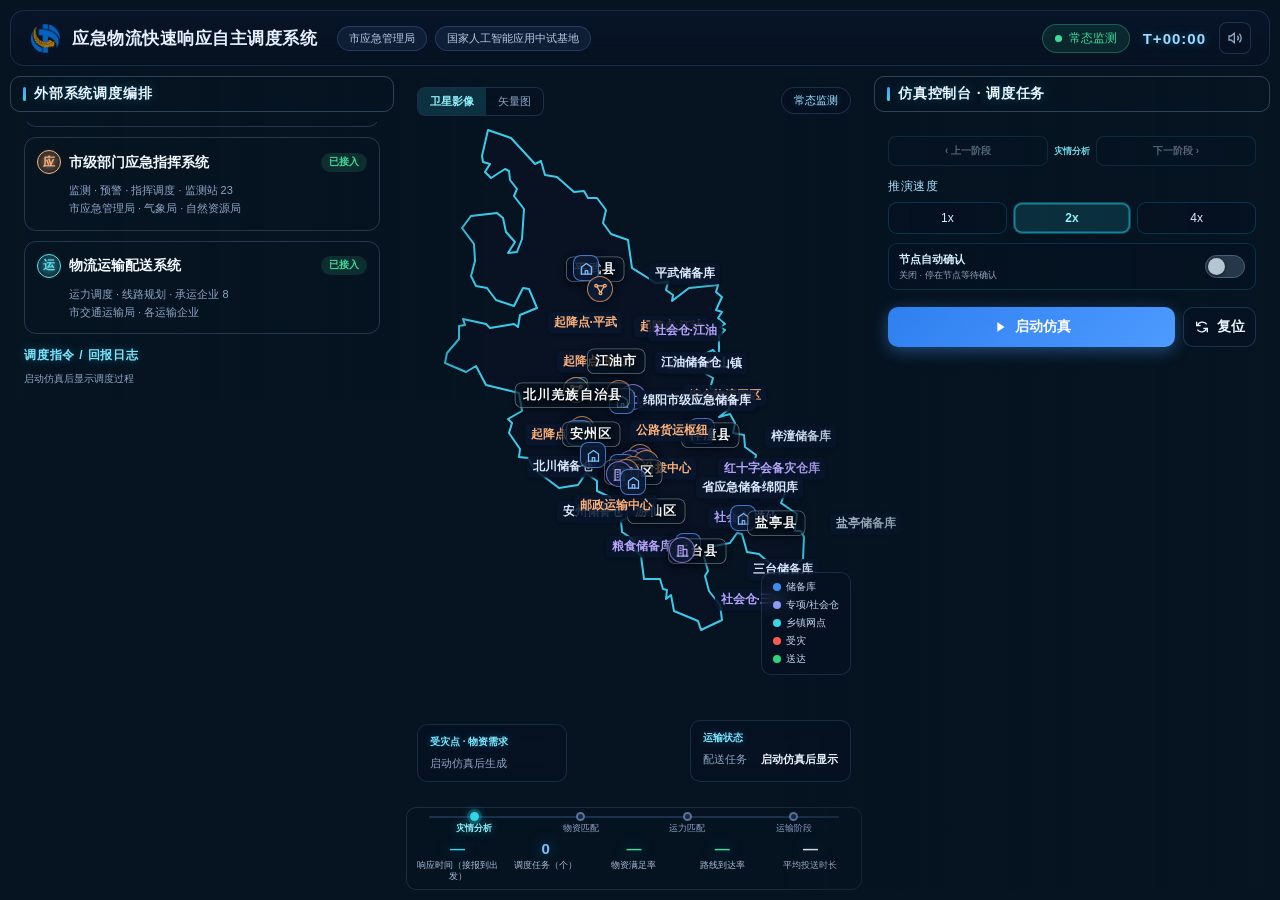
==== commit 770c1b3d: "Add files via upload" ====
--- a/index.html
+++ b/index.html
@@ -1,2371 +1,2371 @@
-<!DOCTYPE html>
-<html lang="zh-CN">
-<head>
-<meta charset="UTF-8">
-<meta name="viewport" content="width=device-width,initial-scale=1">
-<title>应急物流快速响应自主调度系统 · 绵阳</title>
-<link rel="icon" href="[data-uri]">
-
-<link rel="stylesheet" href="assets/vendor/leaflet/leaflet.css">
-<link rel="stylesheet" href="assets/logistics-stage.css">
-<style>
-:root{
-  --bg0:#060d1c;--bg1:#0a1526;--bg2:#0c1a30;
-  --card:rgba(9,22,45,.78);--card2:rgba(14,30,58,.6);
-  --line:rgba(116,166,255,.18);
-  --blue:#4d9bff;--cy:#2fd6e8;--green:#3ddc97;--orange:#ffa552;--red:#ff6b6f;--purple:#a78bfa;
-  --txt:#e8f0ff;--dim:#8fa6c8;
-  --glass:rgba(9,22,45,.74);--glass2:rgba(11,26,52,.92);
-  --shadow:0 10px 36px rgba(0,6,20,.5);
-}
-*{box-sizing:border-box;margin:0;padding:0}
-html,body{height:100%}
-body{
-  font-family:'Noto Sans SC',-apple-system,'PingFang SC','Microsoft YaHei',sans-serif;
-  color:var(--txt);background:linear-gradient(160deg,#0a1526,#060d1c 55%,#081120);
-  min-height:100vh;overflow:hidden;
-}
-.app{position:relative;z-index:1;height:100vh;min-height:660px;display:grid;grid-template-rows:56px minmax(0,1fr);gap:10px;padding:10px}
-.topbar{display:flex;align-items:center;gap:14px;padding:0 18px;position:relative;z-index:2;
-  background:linear-gradient(180deg,rgba(9,22,45,.62),rgba(7,17,34,.46));backdrop-filter:blur(12px);
-  border:1px solid rgba(120,180,255,.16);border-radius:14px;flex:none;box-shadow:none}
-.logo{display:flex;align-items:center;gap:11px;min-width:0}
-.logo img{width:32px;height:32px;flex:none;object-fit:contain}
-.logo div{font-size:17px;font-weight:700;letter-spacing:.5px;white-space:nowrap}
-.logo small{display:block;font-size:9px;font-weight:400;color:var(--dim);letter-spacing:2px}
-.top-tags{display:flex;gap:8px;margin-left:6px}
-.ttag{font-size:11px;color:#b9c9e6;padding:4px 11px;border:1px solid rgba(116,166,255,.22);border-radius:20px;background:rgba(116,166,255,.08)}
-.top-right{margin-left:auto;display:flex;align-items:center;gap:13px}
-.alert-badge{display:flex;align-items:center;gap:7px;font-size:12px;padding:5px 12px;border-radius:20px;
-  background:rgba(61,220,151,.1);border:1px solid rgba(61,220,151,.3);color:#3ddc97}
-.alert-badge.warn{background:rgba(255,165,82,.1);border-color:rgba(255,165,82,.32);color:#ffa552}
-.alert-badge.danger{background:rgba(255,107,111,.12);border-color:rgba(255,107,111,.35);color:#ff6b6f}
-.alert-badge .dot{width:7px;height:7px;border-radius:50%;background:currentColor}
-.clock{font-size:15px;font-weight:700;letter-spacing:1px;color:#9fdcff;font-variant-numeric:tabular-nums;text-shadow:0 0 10px rgba(0,190,255,.4)}
-.icon-btn{width:32px;height:32px;border-radius:8px;border:1px solid rgba(120,180,255,.2);background:rgba(7,17,34,.45);
-  color:var(--txt);display:flex;align-items:center;justify-content:center;cursor:pointer;flex:none}
-.icon-btn svg{width:16px;height:16px}
-.icon-btn.muted{color:var(--dim)}
-
-/* 地图全屏底层 */
-.map-wrap{position:fixed;inset:0;z-index:0;overflow:hidden;background:#081222}
-#mapLeaflet{position:absolute;inset:0;background:#081222}
-#mapFallback{position:absolute;inset:0;width:100%;height:100%;display:none}
-#incidentCameraLinks{position:fixed;inset:0;width:100vw;height:100vh;z-index:6;overflow:visible;pointer-events:none}
-/* 中间聚焦区：透空露地图，事件穿透让地图可拖拽 */
-.center-zone{position:relative;grid-area:1/2/2/3;min-height:0;pointer-events:none}
-.center-zone>*{pointer-events:auto}
-
-/* 主区：两行三列。侧栏跨两行并铺渐变压暗背景，footer 占中间列第二行 */
-.main{display:grid;grid-template-columns:minmax(300px,384px) minmax(0,1fr) minmax(318px,396px);
-  grid-template-rows:minmax(0,1fr) auto;gap:12px;min-height:0;
-  position:relative;z-index:2;pointer-events:none;transition:grid-template-columns .3s}
-.panel{pointer-events:auto;position:relative;z-index:2;background:transparent;border:0;border-radius:14px;
-  display:flex;flex-direction:column;min-height:0;box-shadow:none;backdrop-filter:none;transition:opacity .3s,transform .3s}
-/* 两侧深色区：80%起、功能区边缘35%，外延带渐到20%结束 */
-.panel-left{grid-area:1/1/3/2;position:relative;border-radius:14px 2px 2px 14px;
-  align-self:start;height:min(36vh,520px);
-  background:linear-gradient(90deg,rgba(6,21,33,.8) 0%,rgba(6,21,33,.64) 42%,rgba(6,21,33,.5) 72%,rgba(6,21,33,.35) 100%)}
-.panel-left::after{content:'';position:absolute;top:0;bottom:0;left:100%;width:90px;pointer-events:none;
-  background:linear-gradient(90deg,rgba(6,21,33,.35),rgba(6,21,33,.2) 55%,rgba(6,21,33,0))}
-.panel-right{grid-area:1/3/3/4;position:relative;border-radius:2px 14px 14px 2px;
-  background:linear-gradient(270deg,rgba(6,21,33,.8) 0%,rgba(6,21,33,.64) 42%,rgba(6,21,33,.5) 72%,rgba(6,21,33,.35) 100%)}
-.panel-right::after{content:'';position:absolute;top:0;bottom:0;right:100%;width:90px;pointer-events:none;
-  background:linear-gradient(270deg,rgba(6,21,33,.35),rgba(6,21,33,.2) 55%,rgba(6,21,33,0))}
-.panel-h{flex:none;font-size:13px;font-weight:700;padding:8px 12px;margin:0 0 10px;border:1px solid rgba(158,201,255,.26);
-  display:flex;align-items:center;gap:8px;background:transparent;
-  border-radius:10px;letter-spacing:.8px;color:#eaf6ff;text-shadow:0 0 12px rgba(0,190,255,.3)}
-.panel-h::before{content:"";width:3px;height:14px;border-radius:2px;background:linear-gradient(180deg,var(--blue),var(--cy))}
-.panel-b{flex:1;min-height:0;overflow-y:auto;padding:13px}
-.panel-b::-webkit-scrollbar{width:5px}
-.panel-b::-webkit-scrollbar-thumb{background:rgba(120,170,255,.25);border-radius:3px}
-#ctlBody{display:flex;flex-direction:column;overflow:hidden}
-
-/* 系统卡：近平铺深底上以细亮描边分隔，内部不再填充 */
-.sys{border:1px solid rgba(158,201,255,.2);border-radius:12px;padding:12px;margin-bottom:10px;background:transparent;
-  box-shadow:none;transition:.25s;position:relative}
-.sys.busy{border-color:rgba(77,155,255,.45);background:rgba(77,155,255,.08);box-shadow:0 4px 16px rgba(77,155,255,.14)}
-/* 正在工作：高亮强调 */
-.sys.active{border-color:rgba(47,214,232,.55);background:rgba(47,214,232,.09);
-  box-shadow:0 6px 20px rgba(47,214,232,.18);animation:sysPulse 1.6s ease-in-out infinite}
-.sys.active .ic{box-shadow:0 0 12px rgba(47,214,232,.55)}
-.sys.active .stt{color:#06121f;background:var(--cy);font-weight:700;animation:none}
-@keyframes sysPulse{50%{box-shadow:0 3px 10px rgba(47,214,232,.08)}}
-/* 待命：淡化收窄 */
-.sys.standby{opacity:.55;padding:9px 12px;margin-bottom:8px;background:transparent;box-shadow:none}
-.sys.standby .s2,.sys.standby .cur{display:none}
-.sys.standby .stt{color:#8fa6c8;background:rgba(143,166,200,.12)}
-.sys .s1{display:flex;align-items:center;gap:8px;font-weight:700;font-size:13px;color:#f2f8ff}
-/* 系统图标：文字简写彩色圆（应/仓/运） */
-.sys .ic{width:24px;height:24px;border-radius:50%;border:1.5px solid currentColor;font-size:12px;font-weight:800;flex:none;
-  display:flex;align-items:center;justify-content:center;text-shadow:0 0 8px currentColor}
-.sys .stt{margin-left:auto;font-size:10px;color:#3ddc97;padding:2px 8px;border-radius:10px;background:rgba(61,220,151,.13)}
-.sys.busy .stt{color:#ffa552;background:rgba(255,165,82,.14);animation:blink 1s infinite}
-@keyframes blink{50%{opacity:.45}}
-.sys .s2{font-size:10px;color:var(--dim);margin:7px 0 0 32px;line-height:1.6}
-.sys .cur{font-size:11px;color:#a8d4ff;margin-top:7px;padding:6px 9px;border-radius:6px;background:transparent;
-  border-left:2px solid var(--blue);min-height:24px}
-.sys .cur:empty{display:none}
-.sec-t{font-size:11px;font-weight:700;color:#7ce7ff;margin:13px 0 8px;letter-spacing:.8px;text-shadow:0 0 10px rgba(0,200,255,.35)}
-/* 调度日志：前置系统简写彩色圆图标 + 指令/回报状态点，条目本体透明 */
-.log{display:flex;gap:8px;align-items:flex-start;border-radius:8px;padding:6px 4px;margin-bottom:7px;font-size:11px;line-height:1.5}
-.log .lic{flex:none;width:20px;height:20px;border-radius:50%;border:1.5px solid currentColor;background:rgba(0,0,0,.3);
-  font-size:11px;font-weight:800;display:flex;align-items:center;justify-content:center;text-shadow:0 0 8px currentColor}
-.log .lt{font-size:9px;color:var(--dim);margin-bottom:2px;display:flex;align-items:center;gap:5px}
-.log .ld{width:5px;height:5px;border-radius:50%;flex:none}
-.log .ld.down{background:#ffa552;box-shadow:0 0 6px rgba(255,165,82,.6)}
-.log .ld.back{background:#3ddc97;box-shadow:0 0 6px rgba(61,220,151,.6)}
-.log.down b{color:#ffa552}.log.back b{color:#3ddc97}
-
-/* 地图（定位规则见上方全屏底层；此处为兜底切换与瓦片滤镜） */
-.map-wrap.fallback #mapLeaflet{display:none}
-.map-wrap.fallback #mapFallback{display:block}
-.leaflet-container{background:#081222;font-family:inherit;outline:none}
-/* 深色大屏主题：矢量瓦片加深压暗成暗色地图，透明面板下白字保持可读；卫星影像保持原色 */
-.dark-tiles .leaflet-tile-pane{filter:brightness(.62) saturate(.78) contrast(1.05)}
-.leaflet-control-zoom{display:none}
-.leaflet-control-attribution{background:rgba(255,255,255,.7)!important;color:#94a3b8!important;font-size:8px!important}
-.leaflet-control-attribution a{color:#94a3b8!important}
-.mk{position:relative}
-/* 所有marker均为非交互展示元素：禁止其拦截鼠标，避免图钉漂到按钮/地图上时点击失效、拖拽中断 */
-.mk,.mk *,.focus-ring{pointer-events:none}
-.admin-area-marker{pointer-events:none}
-.admin-area-label{display:block;position:absolute;left:0;top:0;width:max-content;transform:translate(-50%,-50%);scale:var(--map-label-scale,1);transition:scale .16s ease;transform-origin:center;padding:3px 9px;border:1px solid rgba(218,235,246,.42);border-radius:9px;background:rgba(5,18,30,.68);box-shadow:0 2px 8px rgba(0,0,0,.5);color:#f2f8fc;font-size:16.5px;font-weight:700;line-height:1.45;letter-spacing:.75px;white-space:nowrap;text-align:center;text-shadow:0 1px 3px #000,0 0 7px #000}
-/* 图标型 marker */
-.mk-ic{width:26px;height:26px;border-radius:8px;display:flex;align-items:center;justify-content:center;
-  background:rgba(13,28,54,.88);border:1.5px solid rgba(116,166,255,.35);box-shadow:0 2px 8px rgba(0,6,20,.5);
-  transform:translate(-50%,-50%);position:absolute;left:0;top:0}
-.mk-ic svg{width:15px;height:15px}
-.mk.depot .mk-ic{border-color:rgba(77,155,255,.75);color:#7cc0ff}
-.mk.special .mk-ic{border-color:rgba(167,139,250,.75);color:#b8a5fd;border-radius:50%}
-.mk.hub .mk-ic{border-color:rgba(255,165,82,.75);color:#ffb27a;border-radius:50%}
-.mk.town .mk-ic{width:18px;height:18px;border-radius:5px;color:var(--cy);border-color:rgba(47,214,232,.65)}
-.mk.affected .mk-ic{width:38px;height:38px;border-radius:50%;background:#e11d48;border:3px solid #fff;color:#fff;
-  box-shadow:0 0 0 6px rgba(225,29,72,.28),0 6px 16px rgba(225,29,72,.5);animation:afPulse 1.5s ease-out infinite}
-.mk.done .mk-ic{border-color:rgba(61,220,151,.8);color:#5fe8b0;background:rgba(61,220,151,.12)}
-.mk.unit .mk-ic{width:34px;height:34px;border-radius:9px;color:#fff;border:2px solid #fff;background:#2563eb;
-  box-shadow:0 0 0 3px rgba(37,99,235,.35),0 4px 10px rgba(37,99,235,.5)}
-.mk.unit .unit-info{position:absolute;left:23px;top:-18px;z-index:4;display:flex;flex-direction:column;gap:2px;scale:var(--map-label-scale,1);transition:scale .16s ease;transform-origin:left top;
-  min-width:237px;padding:6px 9px;border:1px solid rgba(112,190,255,.72);border-radius:6px;
-  background:rgba(5,19,37,.96);box-shadow:0 3px 9px rgba(0,0,0,.48);color:#ccecff;
-  font-size:12px;font-weight:650;line-height:1.3;white-space:nowrap;text-shadow:0 1px 2px #000}
-.mk.unit .unit-info b{color:#fff;font-size:13px;font-variant-numeric:tabular-nums}
-.mk.unit.team .unit-info{min-width:0;width:max-content;max-width:250px;border-color:rgba(238,189,114,.82);color:#ffe2b0}
-.mk.unit.team-label-slot-1 .team-unit-info,.mk.unit.team-label-slot-3 .team-unit-info{left:auto;right:23px;transform-origin:right top}
-.mk.unit.team-label-slot-2 .team-unit-info,.mk.unit.team-label-slot-3 .team-unit-info{top:14px}
-.mk.uav .mk-ic{width:32px;height:32px;border-radius:50%;color:#fff;border:2px solid #fff;background:#06b6d4;
-  box-shadow:0 0 0 3px rgba(6,182,212,.4),0 4px 10px rgba(6,182,212,.5)}
-.mk.unit.uav .mk-ic{animation:uavHover 1.1s ease-in-out infinite}
-.mk.unit.uav.uav-idle .mk-ic{animation:none}
-.mk.unit.uav-preposition .uav-state{position:absolute;left:18px;top:-18px;z-index:4;scale:var(--map-label-scale,1);transition:scale .16s ease;transform-origin:left top;padding:3px 7.5px;border:1px solid rgba(80,227,237,.55);border-radius:8px;
-  background:rgba(5,19,37,.96);box-shadow:0 3px 9px rgba(0,0,0,.42);color:#a7f5ff;font-size:12px;font-weight:700;line-height:1.25;white-space:nowrap}
-.mk.unit.uav-preposition-second .uav-unit-info{left:auto;right:23px;transform-origin:right top}
-@keyframes uavHover{50%{transform:translateY(-3px);box-shadow:0 0 0 5px rgba(6,182,212,.18),0 7px 13px rgba(6,182,212,.55)}}
-@keyframes afPulse{0%{box-shadow:0 0 0 0 rgba(225,29,72,.65),0 6px 16px rgba(225,29,72,.5)}100%{box-shadow:0 0 0 42px rgba(225,29,72,0),0 6px 16px rgba(225,29,72,.5)}}
-.mk-label{position:absolute;left:15px;top:-5px;scale:var(--map-label-scale,1);transition:scale .16s ease;transform-origin:left top;white-space:nowrap;font-size:15px;font-weight:600;
-  color:#dcebff;background:rgba(9,22,45,.88);padding:2px 7px;border-radius:6px;box-shadow:0 1px 4px rgba(0,6,20,.4)}
-.mk.special .mk-label{color:#b8a5fd}.mk.hub .mk-label{color:#ffb27a}
-#mapLeaflet .route-badge,#mapLeaflet .transfer-label,#mapLeaflet .hazard-caption,#mapLeaflet .incident-marker-label{scale:var(--map-label-scale,1);transition:scale .16s ease}
-#mapLeaflet .mk-label,#mapLeaflet .admin-area-label,#mapLeaflet .unit-info,#mapLeaflet .uav-state,#mapLeaflet .warehouse-callout,#mapLeaflet .route-badge,#mapLeaflet .transfer-label,#mapLeaflet .hazard-caption,#mapLeaflet .incident-marker-label{transition:scale .16s ease}
-.warehouse-halo{position:absolute;left:0;top:0;width:34px;height:34px;transform:translate(-50%,-50%);border:1.5px solid #55d9f1;border-radius:50%;background:rgba(55,190,220,.12);box-shadow:0 0 12px rgba(55,190,220,.38)}
-.warehouse-halo.selected{width:38px;height:38px;border:2px solid #65e6b0;background:rgba(65,214,146,.13);box-shadow:0 0 14px rgba(65,230,176,.48)}
-.warehouse-callout{position:absolute;left:23px;top:-20px;z-index:20;display:flex;flex-direction:column;gap:3px;min-width:174px;padding:6px 9px;border:1px solid rgba(85,217,241,.7);border-radius:6px;background:rgba(5,22,39,.96);color:#e5f5ff;box-shadow:0 3px 10px rgba(0,0,0,.35);white-space:nowrap;scale:var(--map-label-scale,1);transition:scale .16s ease;transform-origin:left top}
-.warehouse-callout.west{left:auto;right:19px;text-align:right;transform-origin:right top}
-.warehouse-callout.south{top:12px}
-.warehouse-callout b{font-size:13.5px;line-height:1.25}
-.warehouse-callout small{color:#a9c6d8;font-size:12px;line-height:1.3}
-.focus-ring{position:absolute;left:50%;top:50%;width:60px;height:60px;transform:translate(-50%,-50%);
-  border-radius:50%;border:3px solid #ef4444;animation:focusP 1.4s ease-out infinite;pointer-events:none}
-@keyframes focusP{0%{width:40px;height:40px;opacity:.95}100%{width:140px;height:140px;opacity:0}}
-
-.map-stage{position:absolute;top:11px;right:11px;z-index:600;font-size:11px;padding:5px 12px;border-radius:16px;
-  background:rgba(7,17,34,.5);border:1px solid rgba(120,180,255,.18);color:#a8e2ff;backdrop-filter:blur(8px);
-  text-shadow:0 0 8px rgba(0,190,255,.3);box-shadow:none}
-.map-toast{position:absolute;left:50%;bottom:136px;transform:translateX(-50%) translateY(6px);z-index:900;
-  font-size:11px;color:#fff;padding:6px 14px;border-radius:16px;background:rgba(10,26,50,.88);
-  backdrop-filter:blur(8px);opacity:0;pointer-events:none!important;transition:.25s;white-space:nowrap;box-shadow:var(--shadow)}
-.map-toast.show{opacity:1;transform:translateX(-50%) translateY(0)}
-.layer-switch{position:absolute;left:11px;top:11px;z-index:600;display:flex;border-radius:8px;overflow:hidden;
-  border:1px solid rgba(120,180,255,.18);background:rgba(7,17,34,.5);backdrop-filter:blur(8px);box-shadow:none}
-.layer-switch button{border:0;background:transparent;color:var(--dim);font-size:11px;padding:6px 12px;cursor:pointer;font-family:inherit}
-.layer-switch button.sel{background:rgba(47,214,232,.16);color:#8ff0fa;font-weight:700}
-.float-card{position:absolute;z-index:550;border-radius:10px;background:rgba(7,17,34,.48);backdrop-filter:blur(8px);
-  border:1px solid rgba(120,180,255,.16);padding:10px 12px;min-width:150px;font-size:11px;box-shadow:none}
-.float-card.fl{left:11px;bottom:13px}
-.float-card.fr{right:11px;bottom:13px}
-.float-card .ft{font-size:10px;color:#7ce7ff;font-weight:700;margin-bottom:7px;text-shadow:0 0 8px rgba(0,200,255,.3)}
-.float-card .fi{display:flex;justify-content:space-between;gap:14px;margin-bottom:4px;color:var(--dim)}
-.float-card .fi b{color:#eaf6ff;font-weight:600}
-/* 图例：右下竖排小面板，避开底部两块浮卡与footer */
-.map-legend{position:absolute;z-index:550;right:11px;bottom:120px;display:flex;flex-direction:column;align-items:flex-start;gap:5px;
-  padding:8px 11px;border-radius:10px;background:rgba(7,17,34,.55);backdrop-filter:blur(8px);border:1px solid rgba(120,180,255,.16);font-size:9.5px;box-shadow:none}
-.map-legend span{display:flex;align-items:center;gap:5px;color:#c4d8f5}
-.lg-dot{width:8px;height:8px;border-radius:50%;display:inline-block}
-
-/* 实景放大弹窗（常态监测徽标正下方，右上角） */
-.scene-card{position:absolute;z-index:700;right:11px;top:46px;transform:translateY(-8px);width:300px;
-  border-radius:14px;overflow:hidden;background:rgba(9,22,45,.95);border:1px solid var(--line);
-  box-shadow:0 14px 44px rgba(0,6,20,.6);transition:.35s;opacity:0;pointer-events:none}
-.scene-card.show{opacity:1;transform:translateY(0);pointer-events:auto}
-.scene-img{height:168px;position:relative;background:linear-gradient(135deg,#0d1c36,#13274a);display:flex;
-  flex-direction:column;align-items:center;justify-content:center;gap:8px;color:#8fa6c8;text-align:center;padding:16px}
-.scene-img svg{width:40px;height:40px;opacity:.5}
-.scene-img .ph{font-size:11px;color:#8fa6c8}
-.scene-img .tag{position:absolute;top:9px;left:9px;font-size:10px;padding:3px 9px;border-radius:10px;
-  background:rgba(229,72,77,.9);color:#fff;font-weight:700}
-.media-stage{position:absolute;inset:0;display:flex;flex-direction:column;align-items:center;justify-content:center;overflow:hidden}
-.media-stage img{width:100%;height:100%;object-fit:cover;display:block}
-.media-stage video{width:100%;height:100%;object-fit:cover;display:block;background:#000}
-.media-stage .ph{font-size:11px;color:var(--dim);line-height:1.6;padding:18px;text-align:center}
-.media-stage .ph .ic{width:34px;height:34px;margin-bottom:8px;opacity:.5}
-.media-stage .ph .key{font-weight:700;color:var(--txt)}
-.media-stage .ph .want{font-size:10px;color:#7d93b5;margin-top:7px;display:block}
-/* 左右切换箭头 */
-.media-arrow{position:absolute;top:50%;transform:translateY(-50%);z-index:3;width:26px;height:26px;border-radius:50%;
- border:1px solid rgba(150,190,240,.4);background:rgba(8,18,38,.55);color:#d4e6ff;cursor:pointer;
- display:none;align-items:center;justify-content:center;transition:.2s}
-.media-arrow svg{width:15px;height:15px}
-.media-arrow.left{left:8px}.media-arrow.right{right:8px}
-.multi .media-arrow{display:flex}
-.media-arrow:hover{background:rgba(56,214,230,.45);border-color:var(--cy)}
-/* 底部指示点/计数 */
-.media-bar{position:absolute;left:0;right:0;bottom:0;z-index:3;padding:8px 10px;
- display:none;align-items:center;background:linear-gradient(transparent,rgba(4,10,24,.88))}
-.multi .media-bar{display:flex}
-.media-dots{display:flex;gap:5px;align-items:center}
-.media-dots i{width:6px;height:6px;border-radius:50%;background:rgba(200,220,250,.4);cursor:pointer}
-.media-dots i.on{background:var(--cy);width:14px;border-radius:3px}
-.media-count{font-size:10px;color:#cdddf5;margin-left:auto}
-.mcap{position:absolute;left:0;right:0;bottom:0;z-index:2;font-size:10px;color:#dceaff;padding:6px 9px;
- background:linear-gradient(transparent,rgba(4,10,24,.85))}
-.scene-body{padding:11px 13px}
-.scene-body .t{font-size:13px;font-weight:700;margin-bottom:4px}
-.scene-body .d{font-size:11px;color:var(--dim);line-height:1.55}
-.scene-body .d:empty{display:none}
-.scene-close{position:absolute;top:8px;right:9px;z-index:2;width:24px;height:24px;border-radius:50%;
-  border:0;background:rgba(140,170,220,.18);color:#b9c9e6;cursor:pointer;line-height:1;
-  display:flex;align-items:center;justify-content:center}
-
-/* 控制台 */
-.ctl-grp{margin-bottom:14px}
-.ctl-l{font-size:11px;color:#a8e2ff;margin-bottom:7px;letter-spacing:.5px}
-.opts{display:grid;grid-template-columns:repeat(3,1fr);gap:6px}
-.opt{text-align:center;font-size:11px;padding:8px 4px;border-radius:9px;border:1px solid rgba(0,190,255,.22);
-  background:rgba(7,17,34,.45);cursor:pointer;color:#d5ecff;transition:.15s}
-.opt:hover{border-color:rgba(0,220,255,.55)}
-.opt.sel{background:rgba(47,214,232,.14);color:#8ff0fa;font-weight:700;box-shadow:inset 0 0 0 1.5px rgba(47,214,232,.55),0 0 10px rgba(47,214,232,.2)}
-.opt.danger.sel{background:rgba(255,107,111,.12);color:#ff8f92;box-shadow:inset 0 0 0 1.5px rgba(255,107,111,.55)}
-select{width:100%;padding:8px 10px;border-radius:9px;border:1px solid rgba(0,190,255,.3);background:rgba(5,14,28,.72);
-  color:#eaf6ff;font-family:inherit;font-size:11px;outline:none}
-select:disabled{opacity:.5}
-.seg{display:grid;grid-template-columns:repeat(3,1fr);gap:6px}
-.seg button{padding:8px;border-radius:9px;border:1px solid rgba(0,190,255,.22);background:rgba(7,17,34,.45);
-  color:#d5ecff;cursor:pointer;font-family:inherit;font-size:11px}
-.seg button:hover{border-color:rgba(0,220,255,.55)}
-.seg button.sel{background:rgba(47,214,232,.14);color:#8ff0fa;font-weight:700;box-shadow:inset 0 0 0 1.5px rgba(47,214,232,.5)}
-.auto-confirm-control{display:flex;align-items:center;justify-content:space-between;gap:12px;margin:-5px 0 13px;padding:8px 10px;border:1px solid rgba(0,190,255,.2);border-radius:9px;background:rgba(7,17,34,.38)}
-.auto-confirm-copy{display:flex;flex-direction:column;gap:2px;min-width:0}
-.auto-confirm-copy b{color:#d9f2ff;font-size:11px;font-weight:700}
-.auto-confirm-copy small{color:#91aabd;font-size:9px;line-height:1.35}
-.auto-confirm-switch{position:relative;display:inline-flex;flex:none;width:40px;height:23px;cursor:pointer}
-.auto-confirm-switch input{position:absolute;width:1px;height:1px;opacity:0}
-.auto-confirm-switch span{position:absolute;inset:0;border:1px solid #486279;border-radius:99px;background:#25384a;transition:.18s}
-.auto-confirm-switch span:before{content:"";position:absolute;left:2px;top:2px;width:17px;height:17px;border-radius:50%;background:#b4c6d2;box-shadow:0 1px 4px #0008;transition:.18s}
-.auto-confirm-switch input:checked+span{border-color:#43d5ca;background:#117c7c}
-.auto-confirm-switch input:checked+span:before{transform:translateX(17px);background:#e4fffb}
-.auto-confirm-switch input:focus-visible+span{outline:2px solid #a2f3ee;outline-offset:2px}
-.act-nav{display:grid;grid-template-columns:minmax(62px,1fr) auto minmax(62px,1fr);align-items:center;gap:6px;margin:0 0 12px}
-.act-nav button{min-width:0;padding:7px 5px;border:1px solid rgba(67,199,231,.34);border-radius:8px;
-  background:rgba(7,20,39,.72);color:#c9eaff;font-family:inherit;font-size:10px;font-weight:700;cursor:pointer;white-space:nowrap}
-.act-nav button:hover:not(:disabled){border-color:rgba(67,220,244,.8);background:rgba(31,99,135,.28);color:#fff}
-.act-nav button:disabled{opacity:.38;cursor:not-allowed}
-.act-nav-title{max-width:128px;overflow:hidden;color:#72dbe9;font-size:9px;font-weight:700;text-align:center;text-overflow:ellipsis;white-space:nowrap}
-.btn-row{display:grid;grid-template-columns:1fr auto;gap:8px;margin-top:4px}
-.btn{display:flex;align-items:center;justify-content:center;gap:7px;padding:10px;border-radius:10px;border:1px solid rgba(120,180,255,.2);
-  background:rgba(7,17,34,.5);color:#eaf6ff;cursor:pointer;font-family:inherit;font-size:13px;font-weight:700}
-.btn svg{width:16px;height:16px}
-.btn.go{background:linear-gradient(135deg,#2f7ff0,#4d9bff);border:0;color:#fff;box-shadow:0 4px 16px rgba(77,155,255,.4)}
-.btn.go:disabled{opacity:.45;cursor:not-allowed}
-.task{display:flex;align-items:center;gap:9px;border:1px solid rgba(158,201,255,.18);border-radius:10px;padding:9px 10px;margin-bottom:8px;
-  background:transparent}
-.task .no{width:20px;height:20px;border-radius:6px;background:rgba(77,155,255,.18);color:#9cc8ff;font-size:11px;
-  display:flex;align-items:center;justify-content:center;flex:none}
-.task .t1{font-size:11px;font-weight:600;white-space:nowrap;overflow:hidden;text-overflow:ellipsis;color:#f2f8ff}
-.task .t2{font-size:9.5px;color:var(--dim);margin-top:2px}
-.task .ts{margin-left:auto;font-size:9px;padding:3px 8px;border-radius:10px;flex:none}
-.task .ts.wait{background:rgba(143,166,200,.14);color:var(--dim)}
-.task .ts.run{background:rgba(255,165,82,.14);color:#ffa552}
-.task .ts.done{background:rgba(61,220,151,.14);color:#3ddc97}
-.task-section{display:flex;flex:1 1 auto;flex-direction:column;min-height:96px}
-.task-section>.sec-t{flex:none}
-.task-list{flex:1 1 auto;min-height:0;overflow-y:auto;overscroll-behavior:contain;padding-right:3px}
-.task-list::-webkit-scrollbar{width:5px}
-.task-list::-webkit-scrollbar-thumb{background:rgba(120,170,255,.3);border-radius:3px}
-
-/* footer：半透明平色+模糊，只占中间列（不延伸到两侧阴影） */
-footer.foot-zone{grid-area:2/2/3/3;position:relative;z-index:1;pointer-events:auto;
-  margin:0;padding:2px 8px 6px;
-  background:rgba(6,21,33,.55);backdrop-filter:blur(10px);border:1px solid rgba(158,201,255,.14);border-radius:10px}
-.tl-wrap{position:relative;padding:2px 6px}
-.tl-track{position:absolute;left:14px;right:14px;top:6px;height:2px;border-radius:2px;background:rgba(120,170,255,.2)}
-.tl-fill{height:100%;border-radius:2px;background:linear-gradient(90deg,var(--blue),var(--cy));width:0;transition:width .3s}
-.tl-steps{position:relative;display:grid;grid-template-columns:repeat(4,1fr)}
-.tl-step{display:flex;flex-direction:column;align-items:center;gap:2px;font-size:9px;line-height:1.25;color:var(--dim);text-align:center;position:relative;padding-top:11px}
-.tl-step .pd{position:absolute;top:0;width:9px;height:9px;border-radius:50%;background:#16294a;border:2px solid #5b7398}
-.tl-step.done .pd{background:var(--green);border-color:var(--green);box-shadow:0 0 7px rgba(61,220,151,.5)}
-.tl-step.act .pd{background:var(--cy);border-color:var(--cy);box-shadow:0 0 0 3px rgba(47,214,232,.22),0 0 10px rgba(47,214,232,.6)}
-.tl-step.act{color:#8ff0fa;font-weight:700;text-shadow:0 0 8px rgba(47,214,232,.5)}
-.tl-step.done{color:#3ddc97}
-.kpis{display:grid;grid-template-columns:repeat(5,1fr);gap:3px;margin-top:3px}
-.kpi{background:transparent;border:0;padding:1px 2px;text-align:center}
-.kpi .v{font-size:15px;font-weight:800;line-height:1.25;font-variant-numeric:tabular-nums;color:#f5faff;text-shadow:0 0 14px rgba(0,190,255,.5)}
-.kpi .v.cy{color:var(--cy)}.kpi .v.bl{color:#7cc0ff}.kpi .v.gr{color:var(--green)}
-.kpi .k{font-size:9px;line-height:1.25;color:#a8bfdc;margin-top:1px}
-
-/* 面板标题 */
-.panel-h{position:relative}
-/* 方案比选浮层（中间聚焦区居中） */
-.plan-modal{position:absolute;left:50%;top:44%;transform:translate(-50%,-50%);z-index:750;width:380px;
-  background:rgba(8,20,40,.88);backdrop-filter:blur(16px);border:1px solid rgba(120,180,255,.22);border-radius:14px;
-  box-shadow:0 20px 60px rgba(0,6,20,.6);padding:18px;display:none}
-.plan-modal.show{display:block}
-.pm-head{background:rgba(255,165,82,.1);color:#ffb27a;font-size:12px;font-weight:700;padding:9px 12px;border-radius:8px;
-  margin-bottom:12px;border:1px solid rgba(255,165,82,.3)}
-.plan-item{border:1.5px solid var(--line);border-radius:10px;padding:12px 14px;margin-bottom:10px;cursor:pointer;transition:.15s}
-.plan-item:hover{border-color:var(--blue);background:rgba(77,155,255,.07)}
-.plan-item.recommend{border-color:rgba(47,214,232,.55);background:rgba(47,214,232,.09);box-shadow:0 2px 12px rgba(47,214,232,.15)}
-.pi-h{font-weight:700;font-size:13px;margin-bottom:6px;display:flex;align-items:center;gap:8px}
-.pi-badge{font-size:10px;color:#06121f;background:var(--cy);padding:2px 8px;border-radius:10px;font-weight:700}
-.pi-b{display:flex;justify-content:space-between;font-size:11px;color:var(--dim);margin-top:3px}
-
-@media(max-width:1100px){
-  body{overflow-y:auto}
-  .app{height:auto;min-height:100vh;grid-template-rows:56px auto}
-  .main{display:flex;flex-direction:column}
-  .panel{flex:none;max-height:44vh}
-  #ctlBody{overflow-y:auto}
-  .task-section{flex:none;min-height:0}
-  .task-list{flex:none;max-height:180px}
-  .panel-left{height:30vh;max-height:30vh}
-  .center-zone{flex:none;height:42vh;margin:0 -2px}
-  footer.foot-zone{flex:none;order:9;padding:2px 8px 6px;margin:0}
-  .kpis{grid-template-columns:repeat(3,1fr)}
-}
-@media(max-width:600px){
-  .top-tags{display:none}
-  .logo small{display:none}
-  .topbar{padding:0 12px;gap:8px}
-  .top-right{gap:9px}
-  .alert-badge{display:none}
-  .logo img{width:26px;height:26px}
-  .logo div{font-size:14px;letter-spacing:0}
-  .kpis{grid-template-columns:repeat(2,1fr)}
-  .center-zone{height:38vh}
-  .scene-card{width:260px}
-}
-/* 场景一：暴雨泥石流监测警报与 AI 辅助研判 */
-.incident-banner{position:fixed;z-index:1100;top:82px;left:50%;transform:translateX(-50%) translateY(-16px);
- width:min(880px,calc(100vw - 840px));min-width:360px;padding:17px 22px 15px;border-radius:12px;
- border:1px solid rgba(255,111,99,.8);border-top:3px solid #ff6e61;background:linear-gradient(110deg,rgba(67,16,26,.97),rgba(27,17,34,.96));
- box-shadow:0 12px 54px rgba(0,0,0,.5),0 0 32px rgba(255,66,64,.15);opacity:0;visibility:hidden;pointer-events:none;
- transition:opacity .45s,transform .45s;backdrop-filter:blur(16px)}
-.incident-banner.show{opacity:1;visibility:visible;transform:translateX(-50%) translateY(0);animation:incidentBorder 2s ease-in-out infinite}
-.incident-eyebrow{display:flex;align-items:center;gap:8px;font-size:11px;font-weight:700;letter-spacing:1.3px;color:#ffafa5}
-.incident-dot{width:7px;height:7px;border-radius:50%;background:#ff786c;box-shadow:0 0 12px #ff786c;animation:blink 1.2s infinite;flex:none}
-.incident-banner h1{font-size:clamp(18px,1.55vw,28px);line-height:1.55;letter-spacing:.5px;margin:6px 0;color:#fff4ef}
-.incident-banner p{font-size:11px;line-height:1.7;color:#dbb9b5}
-.incident-banner.complete{border-color:rgba(255,183,87,.65);border-top-color:#ffb757;animation:none}
-.incident-banner.complete .incident-dot{background:#ffb757;box-shadow:0 0 10px #ffb757;animation:none}
-@keyframes incidentBorder{50%{box-shadow:0 12px 54px rgba(0,0,0,.5),0 0 38px rgba(255,66,64,.32)}}
-.assessment-card{position:fixed;left:24px;bottom:24px;z-index:1050;width:344px;border:1px solid rgba(86,181,237,.5);
- border-radius:14px;background:linear-gradient(145deg,rgba(9,29,49,.97),rgba(5,18,35,.97));padding:17px 18px;
- box-shadow:0 16px 48px rgba(0,0,0,.5);opacity:0;visibility:hidden;transform:translateY(20px);transition:.4s;pointer-events:none;backdrop-filter:blur(16px)}
-.assessment-card.show{opacity:1;visibility:visible;transform:translateY(0)}
-.assessment-head{display:flex;align-items:center;justify-content:space-between;margin-bottom:5px;font-size:14px;font-weight:700;color:#b0edff}
-.assessment-status{font-size:10px;font-weight:500;color:#7de4ee;border:1px solid rgba(47,214,232,.3);padding:3px 7px;border-radius:5px}
-.assessment-sub{font-size:10px;line-height:1.7;color:#8fa9c4;margin-bottom:12px}
-.assessment-monitoring{font-size:10px;color:#a5c6df;padding:7px 9px;margin:0 0 10px;background:rgba(69,147,203,.1);border-radius:6px;line-height:1.7}
-.assessment-row{padding:10px 0;border-top:1px solid rgba(139,191,235,.12)}
-.assessment-row-head{display:flex;align-items:center;justify-content:space-between;font-size:11px;color:#adc5dd;gap:8px}
-.assessment-row-state{color:#74deef;font-size:10px;white-space:nowrap}
-.assessment-row.pending .assessment-row-state::after{content:'…';display:inline-block;animation:blink 1s infinite}
-.assessment-value{font-size:11px;line-height:1.7;color:#e7f1ff;margin-top:5px}
-.assessment-row.pending .assessment-value{color:#607b98}
-.assessment-progress{height:3px;background:rgba(107,161,210,.15);border-radius:2px;overflow:hidden;margin-top:10px}
-.assessment-progress i{display:block;width:0;height:100%;background:linear-gradient(90deg,#3992f3,#61e5dd);transition:width .25s}
-.assessment-meta{display:flex;justify-content:space-between;font-size:9px;color:#809bb6;margin-top:7px}
-.assessment-result{display:none;margin:12px 0 5px;padding:14px 12px;border:1px solid rgba(255,180,86,.45);border-radius:9px;
- background:linear-gradient(110deg,rgba(255,158,60,.12),rgba(255,110,68,.04))}
-.assessment-result small{color:#d2b697;font-size:10px;letter-spacing:1px}
-.assessment-result strong{display:block;color:#ffbd76;font-size:28px;font-weight:900;line-height:1.6;letter-spacing:3px}
-.assessment-result span{color:#e1c6ab;font-size:10px;line-height:1.7}
-.assessment-result .assessment-estimate{display:block;font-size:15px;color:#ffe1b7;font-weight:700;margin:2px 0 6px}
-.assessment-card.complete{border-color:rgba(255,180,86,.5)}
-.assessment-card.complete .assessment-result{display:block}
-.assessment-card.complete .assessment-status{color:#ffd195;border-color:rgba(255,180,86,.35)}
-.assessment-card.complete .assessment-row{padding:7px 0}
-.assessment-note{font-size:9px;line-height:1.6;color:#7e94aa;margin-top:9px}
-.scenario-lock{padding:12px 13px;border:1px solid rgba(79,165,222,.28);border-radius:10px;margin-bottom:15px;background:rgba(7,25,44,.62)}
-.scenario-lock .eyebrow{font-size:10px;color:#7ee6f0;letter-spacing:.6px;margin-bottom:7px}
-.scenario-lock strong{font-size:14px;display:block;line-height:1.7;color:#eff5ff}
-.scenario-lock .location{font-size:11px;color:#9bb7d4;margin-top:3px}
-.scenario-lock .assessment-summary{font-size:10px;color:#ffbc7d;margin-top:8px}
-.incident-scene .scene-card{position:fixed;top:126px;right:26px;width:344px;z-index:1050;border-color:rgba(120,180,235,.35)}
-.incident-scene .scene-img{height:194px}
-.incident-scene .scene-body{padding:10px 13px}
-.incident-scene .scene-body .d{font-size:10px}
-.incident-camera-floating-layer{display:none;position:fixed;inset:0;z-index:1060;pointer-events:none}
-.incident-scene .incident-camera-floating-layer{display:block}
-.incident-monitor-float{display:none;position:absolute;left:0;top:0;z-index:2;width:min(360px,calc(100vw - 24px));overflow:hidden;border:1px solid var(--camera-color);border-radius:10px;background:rgba(5,18,36,.97);box-shadow:0 9px 28px rgba(0,0,0,.56),0 0 14px var(--camera-color);pointer-events:auto;transition:box-shadow .18s,border-color .18s}
-.incident-monitor-float.show{display:block;animation:cameraAppear .42s ease-out both}
-@keyframes cameraAppear{from{opacity:0;transform:translateY(8px)}to{opacity:1;transform:translateY(0)}}
-@media(max-width:1119px) and (min-width:701px){.incident-monitor-float{width:min(360px,calc(100vw - 24px))}}
-@media(max-width:700px){.incident-monitor-float{width:min(300px,calc(100vw - 24px))}}
-.incident-monitor-float.selected{border-color:#fff;box-shadow:0 0 0 2px rgba(255,255,255,.3),0 0 24px var(--camera-color),0 9px 28px rgba(0,0,0,.56)}
-.incident-monitor-viewport{position:relative;aspect-ratio:16/9;background:#000;overflow:hidden}
-.incident-monitor-viewport video{display:block;width:100%;height:100%;object-fit:cover;background:#000}
-.incident-monitor-label{display:flex;align-items:center;gap:6px;min-height:30px;padding:5px 7px;color:#e7f6ff;font-size:10px;font-weight:700;line-height:1.3;text-align:left}
-.incident-monitor-label i{display:inline-flex;align-items:center;justify-content:center;width:18px;height:18px;flex:none;border-radius:50%;background:var(--camera-color);color:#061421;font-size:10px;font-style:normal;font-weight:900}
-.incident-monitor-label span{flex:1;min-width:0}
-.incident-monitor-label small{flex:none;color:#9db8d2;font-size:9px;font-variant-numeric:tabular-nums;letter-spacing:.4px}
-.incident-camera-link-button{position:absolute;inset:0;display:flex;align-items:center;justify-content:center;border:0;background:rgba(4,18,34,.62);color:#e7fbff;font-family:inherit;font-size:9px;font-weight:700;cursor:pointer}
-.incident-camera-link-button[hidden]{display:none}
-.incident-scene .panel-right .panel-b{padding-top:13px}
-.incident-scene #fcDemand,.incident-scene #fcRoute,.incident-scene .map-legend{display:none}
-.scene-img .tag{z-index:4;font-size:9px;background:rgba(12,28,44,.9);border:1px solid rgba(143,211,244,.4)}
-.media-stage video{object-fit:contain}
-.media-stage .mcap{bottom:28px;text-align:left;font-size:10px}
-.incident-camera-popup .leaflet-popup-content-wrapper{padding:0;border:1px solid rgba(120,180,235,.45);border-radius:14px;background:transparent;box-shadow:0 14px 44px rgba(0,6,20,.65)}
-.incident-camera-popup .leaflet-popup-content{width:min(344px,calc(100vw - 44px))!important;margin:0!important}
-.incident-camera-popup .leaflet-popup-tip{background:rgba(9,22,45,.97);box-shadow:0 4px 12px rgba(0,6,20,.45)}
-.incident-camera-popup .scene-card.map-popup{position:relative!important;inset:auto!important;width:100%!important;max-width:none!important;z-index:auto;opacity:1;transform:none;pointer-events:auto;border:0;border-radius:13px;box-shadow:none}
-.incident-camera-popup .scene-card.map-popup .scene-img{height:194px}
-.incident-camera-marker{width:0;height:0}
-.camera-pin{position:absolute;left:0;top:0;transform:translate(-50%,-50%);display:flex;align-items:center;gap:6px;white-space:nowrap}
-.camera-pin b{display:flex;align-items:center;justify-content:center;width:32px;height:32px;border:2px solid #fff;border-radius:50%;background:#145e86;color:#fff;font-size:18px;box-shadow:0 0 0 4px rgba(52,205,240,.2),0 3px 10px #0008}
-.camera-pin span{padding:4px 10px;border:1px solid #63d9e9;border-radius:6px;background:rgba(5,23,42,.96);color:#e7fbff;font-size:15px;font-weight:700;box-shadow:0 3px 9px #0007}
-.camera-pin-1 b{background:#45d6eb!important;box-shadow:0 0 0 4px #45d6eb44,0 3px 10px #0008!important}
-.camera-pin-1 span{border-color:#45d6eb!important}
-.camera-pin-2 b{background:#ffc264!important;box-shadow:0 0 0 4px #ffc26444,0 3px 10px #0008!important}
-.camera-pin-2 span{border-color:#ffc264!important}
-.camera-pin-3 b{background:#f27eaf!important;box-shadow:0 0 0 4px #f27eaf44,0 3px 10px #0008!important}
-.camera-pin-3 span{border-color:#f27eaf!important}
-.incident-camera-connector{stroke-linecap:round;stroke-dasharray:7 6;filter:drop-shadow(0 1px 3px #000)}
-.media-retry{position:absolute;left:50%;top:50%;transform:translate(-50%,-50%);z-index:5;border:1px solid #65d9ee;
- border-radius:8px;padding:10px 15px;background:rgba(4,21,39,.92);color:#b4f3ff;cursor:pointer;font-family:inherit;font-size:11px}
-.incident-marker-label{position:absolute;left:0;top:32px;transform:translateX(-50%);width:max-content;max-width:300px;
- color:#fff0e6;background:rgba(105,27,24,.96);border:1px solid rgba(255,136,99,.8);border-radius:6px;font-size:16.5px;padding:6px 12px;text-align:center}
-.focus-ring.incident-ring{border-color:#ff7c53;border-width:3px;animation:incidentRing 1.7s ease-out infinite}
-.focus-ring.incident-ring.second{animation-delay:.85s}
-@keyframes incidentRing{0%{width:38px;height:38px;opacity:1}100%{width:200px;height:200px;opacity:0}}
-@media(max-width:1500px) and (min-width:1101px){
- .incident-banner{padding:12px 16px;min-width:0}.incident-banner h1{font-size:21px}.incident-banner p{font-size:10px}
- .assessment-card{width:330px;left:22px;padding:14px 16px}
-}
-@media(max-width:1100px){
- .incident-banner{position:fixed;top:80px;width:calc(100vw - 36px);min-width:0;padding:12px 16px}
- .incident-banner h1{font-size:19px}.incident-banner p{font-size:10px}
- .incident-scene .center-zone{height:72vh;min-height:540px}
- .incident-scene .scene-card{position:absolute;top:175px;right:12px;width:min(320px,42vw)}
- .incident-scene .panel-right .panel-b{padding-top:13px}
- .assessment-card{left:18px;bottom:18px;width:min(330px,46vw);padding:13px 14px}
- .assessment-result strong{font-size:23px}
-}
-@media(max-width:600px){
- .incident-banner{top:78px}.incident-banner h1{font-size:17px}.incident-eyebrow{font-size:9px}
- .incident-scene .scene-card{position:fixed;top:210px;right:10px;width:calc(100vw - 20px)}
- .incident-monitor-float{width:min(300px,calc(100vw - 24px))}
- .incident-monitor-label{font-size:9px;min-height:28px;padding:4px 5px}
- .incident-scene .scene-img{height:148px}.incident-scene .scene-body{display:none}
- .incident-camera-popup .leaflet-popup-content{width:calc(100vw - 44px)!important}
- .incident-camera-popup .scene-card.map-popup .scene-img{height:148px}
- .assessment-card{left:10px;bottom:10px;width:calc(100vw - 20px);padding:11px 13px;max-height:calc(100vh - 405px);overflow:auto}
- .assessment-row{padding:6px 0}.assessment-sub{margin-bottom:6px}.assessment-result{margin-top:8px;padding:8px 12px}
-}
-/* 两侧信息可读性微调；允许长文换行，并由侧栏自身滚动承载增加的高度。 */
-.panel-h{font-size:14px}
-.panel-b{padding:14px}
-.sys .s1{font-size:14px;line-height:1.45;flex-wrap:wrap}
-.sys .stt{font-size:10px;flex:none}
-.sys .s2{font-size:11px;line-height:1.65}
-.sys .cur{font-size:12px;line-height:1.65;overflow-wrap:anywhere}
-.sec-t{font-size:12px}
-.log{gap:9px;font-size:12px;line-height:1.6}
-.log .lic{width:22px;height:22px;font-size:12px}
-.log .lt{font-size:10px;line-height:1.45;flex-wrap:wrap}
-.log .lc{overflow-wrap:anywhere}
-.ctl-l{font-size:12px}
-.opt,select,.seg button{font-size:12px}
-.btn{font-size:14px}
-.task .t1{font-size:12px}
-.task .t2{font-size:10.5px;line-height:1.5}
-.task .t2.manifest{font-size:10px}
-.task .ts{font-size:10px}
-.assessment-head{font-size:15px}
-.assessment-status{font-size:11px}
-.assessment-sub,.assessment-monitoring{font-size:11px}
-.assessment-row-head{font-size:12px}
-.assessment-row-state{font-size:11px}
-.assessment-value{font-size:12px;overflow-wrap:anywhere}
-.assessment-meta{font-size:10px}
-.assessment-note{font-size:10px}
-@media(max-width:600px){
- .panel-h{font-size:13.5px}
- .sys .s1{font-size:13.5px}
- .log{font-size:11.5px}
- .assessment-card{max-height:calc(100vh - 390px)}
-}
-@media(prefers-reduced-motion:reduce){.incident-banner.show,.focus-ring.incident-ring,.incident-dot,.assessment-row.pending .assessment-row-state::after{animation:none}}
-</style>
-</head>
-<body>
-<div class="app">
-  <div class="map-wrap" id="mapWrap">
-    <div id="mapLeaflet"></div>
-    <svg id="mapFallback" viewBox="0 0 760 740" preserveAspectRatio="xMidYMid meet"></svg>
-  </div>
-  <header class="topbar">
-    <div class="logo">
-      <img src="assets/brand-logo.png" alt="应急物流系统徽标">
-      <div>应急物流快速响应自主调度系统</div>
-    </div>
-    <div class="top-tags"><span class="ttag">市应急管理局</span><span class="ttag">国家人工智能应用中试基地</span></div>
-    <div class="top-right">
-      <span class="alert-badge" id="alertBadge"><i class="dot"></i><span id="alertTxt">常态监测</span></span>
-      <span class="clock" id="clock">T+00:00</span>
-      <button class="icon-btn muted" id="btnMute" title="开启声音" aria-label="开启声音"><svg viewBox="0 0 24 24" fill="none" stroke="currentColor" stroke-width="2"><path d="M11 5 6 9H3v6h3l5 4V5Z"/><path d="M15.5 8.5a5 5 0 0 1 0 7M18.5 5.5a9 9 0 0 1 0 13"/></svg></button>
-    </div>
-  </header>
-
-  <div class="main" id="mainGrid">
-    <svg id="incidentCameraLinks" aria-hidden="true"></svg>
-    <section class="panel panel-left">
-      <div class="panel-h">外部系统调度编排</div>
-      <div class="panel-b" id="sysBody"></div>
-    </section>
-
-    <div class="center-zone">
-        <div class="incident-banner" id="incidentBanner" role="alert" aria-live="assertive">
-          <div class="incident-eyebrow"><i class="incident-dot"></i><span id="incidentEyebrow">突发灾情警报 · 实时监测触发</span></div>
-          <h1 id="incidentTitle">北川曲山镇沙坝村因持续暴雨发生泥石流灾害</h1>
-          <p id="incidentDescription">收到报警，开始灾情辅助分析</p>
-        </div>
-        <aside class="assessment-card" id="assessmentCard" aria-label="收到报警，开始灾情辅助分析" aria-live="polite"></aside>
-        <div class="logistics-heading" id="logisticsHeading" aria-live="polite"></div>
-        <section class="supply-panel" id="supplyPanel" aria-label="物资匹配清单"></section>
-        <div class="layer-switch">
-          <button data-layer="sat" class="sel">卫星影像</button>
-          <button data-layer="dark">矢量图</button>
-        </div>
-        <div class="map-stage" id="mapStage">常态监测</div>
-        <div class="float-card fl" id="fcDemand"><div class="ft">受灾点 · 物资需求</div><div style="color:var(--dim)">启动仿真后生成</div></div>
-        <div class="float-card fr" id="fcRoute"><div class="ft">中断 · 在途 · 送达</div><div style="color:var(--dim)">启动仿真后生成</div></div>
-        <div class="map-legend">
-          <span><i class="lg-dot" style="background:#3b8eed"></i>储备库</span>
-          <span><i class="lg-dot" style="background:#8b9cf7"></i>专项/社会仓</span>
-          <span><i class="lg-dot" style="background:#38d6e6"></i>乡镇网点</span>
-          <span><i class="lg-dot" style="background:#ff5a52"></i>受灾</span>
-          <span><i class="lg-dot" style="background:#2fd27d"></i>送达</span>
-        </div>
-        <div class="plan-modal" id="planModal">
-          <div class="pm-head">● 仿真已暂停 · 请比选下达调度方案</div>
-          <div class="plan-item" data-plan="A">
-            <div class="pi-h">方案A · 时效优先</div>
-            <div class="pi-b"><span>完成 T+18分</span><span>成本指数 1.68k</span></div>
-            <div class="pi-b"><span>动用 0车/6机</span><span>满足率 100%</span></div>
-          </div>
-          <div class="plan-item recommend" data-plan="B">
-            <div class="pi-h">方案B · 时效成本均衡 <span class="pi-badge">智能推荐</span></div>
-            <div class="pi-b"><span>完成 T+12分</span><span>成本指数 0.14k</span></div>
-            <div class="pi-b"><span>动用 2车/0机</span><span>满足率 100%</span></div>
-          </div>
-          <div class="plan-item" data-plan="C">
-            <div class="pi-h">方案C · 成本优先</div>
-            <div class="pi-b"><span>完成 T+26分</span><span>成本指数 0.26k</span></div>
-            <div class="pi-b"><span>动用 2车/0机</span><span>满足率 100%</span></div>
-          </div>
-        </div>
-        <div class="scene-card" id="sceneCard">
-          <button class="scene-close" id="sceneClose" aria-label="关闭"><svg viewBox="0 0 24 24" width="13" height="13"><path fill="none" stroke="#fff" stroke-width="2.4" stroke-linecap="round" d="M6 6l12 12M18 6L6 18"/></svg></button>
-          <div class="scene-img" id="sceneImg">
-            <span class="tag" id="sceneTag">实景</span>
-            <div class="media-stage" id="mediaStage"></div>
-            <button class="media-arrow left" id="mPrev" aria-label="上一个"><svg viewBox="0 0 24 24" fill="none" stroke="currentColor" stroke-width="2.2" stroke-linecap="round" stroke-linejoin="round"><path d="M15 6l-6 6 6 6"/></svg></button>
-            <button class="media-arrow right" id="mNext" aria-label="下一个"><svg viewBox="0 0 24 24" fill="none" stroke="currentColor" stroke-width="2.2" stroke-linecap="round" stroke-linejoin="round"><path d="M9 6l6 6-6 6"/></svg></button>
-            <div class="media-bar">
-              <div class="media-dots" id="mediaDots"></div>
-              <span class="media-count" id="mediaCount"></span>
-            </div>
-          </div>
-          <div class="scene-body"><div class="t" id="sceneTitle"></div><div class="d" id="sceneDesc"></div></div>
-        </div>
-        <div class="incident-camera-floating-layer" id="incidentCameraFloatingLayer" aria-label="现场监控画面"></div>
-    </div>
-
-    <footer class="foot-zone">
-      <div class="tl-wrap">
-        <div class="tl-track"><div class="tl-fill" id="tlFill"></div></div>
-        <div class="tl-steps" id="tlSteps"></div>
-      </div>
-      <div class="kpis" id="kpis"></div>
-    </footer>
-    <section class="panel panel-right">
-      <div class="panel-h">仿真控制台 · 调度任务</div>
-      <div class="panel-b" id="ctlBody"></div>
-    </section>
-  </div>
-</div>
-<div class="stage-confirm-backdrop" id="stageConfirm" hidden aria-hidden="true">
-  <section class="stage-confirm-dialog" role="dialog" aria-modal="true" aria-labelledby="stageConfirmTitle">
-    <div class="stage-confirm-kicker"><i></i><span id="stageConfirmKickerLabel">调度节点 · 人工确认</span></div>
-    <h2 id="stageConfirmTitle">请确认</h2>
-    <p class="stage-confirm-intro" id="stageConfirmIntro"></p>
-    <div class="stage-confirm-details" id="stageConfirmDetails"></div>
-    <div class="stage-confirm-countdown"><span id="stageConfirmSeconds">10</span><span>秒后自动确认</span></div>
-    <div class="stage-confirm-progress"><i id="stageConfirmProgress"></i></div>
-    <div class="stage-confirm-actions">
-      <button type="button" id="stageManualAdjustButton" class="stage-confirm-adjust" disabled>人工调整</button>
-      <button type="button" id="stageConfirmButton">确认并继续</button>
-    </div>
-  </section>
-</div>
-<script src="assets/vendor/leaflet/leaflet.js"></script>
-<script>
-/* ===== 物资类别 ===== */
-const MAT=['防护','被服','床具','食品','医药'];
-const MAT_NAME={防护:'个体防护',被服:'救灾被服',床具:'简易床具',食品:'食品饮水',医药:'应急医药'};
-/* ===== 绵阳区县多边形（离线兜底用） ===== */
-const REGIONS=[{"name": "平武县", "cen": [181, 200], "pts": [[89.0, 26.0], [81.9, 87.0], [114.4, 84.9], [133.7, 135.8], [131.7, 177.4], [123.6, 186.6], [97.1, 142.9], [61.6, 145.9], [49.4, 162.2], [64.6, 184.5], [64.6, 235.3], [119.5, 267.9], [139.8, 245.5], [152.0, 288.2], [193.7, 317.7], [208.9, 303.4], [259.7, 332.9], [295.3, 333.9], [311.6, 317.7], [322.7, 269.9], [339.0, 260.8], [333.9, 237.4], [283.1, 218.1], [278.0, 179.5], [252.6, 168.3], [232.3, 119.5], [164.2, 90.0], [159.1, 74.8]]}, {"name": "北川羌族自治县", "cen": [166, 366], "pts": [[53.4, 287.2], [26.0, 348.2], [54.5, 359.3], [69.7, 354.2], [82.9, 376.6], [124.6, 388.8], [130.7, 411.2], [165.2, 397.9], [184.5, 423.4], [180.5, 438.6], [191.6, 463.0], [216.0, 446.7], [215.0, 432.5], [237.4, 416.2], [236.4, 390.8], [226.2, 376.6], [247.5, 364.4], [257.7, 371.5], [267.9, 365.4], [264.8, 331.9], [206.9, 304.5], [190.6, 318.7], [149.0, 288.2], [150.0, 270.9], [112.4, 297.3], [87.0, 299.4]]}, {"name": "三台县", "cen": [357, 595], "pts": [[310.5, 509.7], [303.4, 530.1], [276.0, 547.3], [267.9, 580.9], [287.2, 592.1], [283.1, 601.2], [296.3, 615.4], [300.4, 645.9], [323.8, 647.9], [328.8, 674.4], [340.0, 687.6], [369.5, 699.8], [383.7, 714.0], [409.1, 703.8], [409.1, 690.6], [390.8, 663.2], [384.7, 610.3], [394.9, 599.2], [414.2, 595.1], [413.2, 576.8], [406.1, 570.7], [410.1, 557.5], [401.0, 557.5], [404.0, 532.1], [393.9, 520.9], [391.8, 500.6], [378.6, 499.6], [357.3, 527.0], [330.9, 508.7]]}, {"name": "江油市", "cen": [311, 367], "pts": [[402.0, 242.5], [363.4, 245.5], [330.9, 263.8], [311.6, 320.7], [296.3, 334.9], [283.1, 330.9], [265.8, 344.1], [264.8, 371.5], [249.6, 366.4], [229.2, 376.6], [238.4, 387.8], [240.4, 415.2], [221.1, 432.5], [228.2, 445.7], [242.5, 450.8], [247.5, 469.1], [255.7, 453.8], [293.3, 438.6], [298.4, 420.3], [309.5, 425.4], [328.8, 418.3], [333.9, 382.7], [346.1, 382.7], [368.5, 362.4], [383.7, 362.4], [390.8, 329.9], [403.0, 336.0], [402.0, 309.5], [410.1, 302.4], [400.0, 275.0]]}, {"name": "盐亭县", "cen": [447, 549], "pts": [[395.9, 490.4], [394.9, 500.6], [384.7, 506.7], [396.9, 511.8], [406.1, 552.4], [397.9, 555.5], [394.9, 549.4], [396.9, 556.5], [409.1, 559.5], [410.1, 577.8], [404.0, 586.0], [419.3, 595.1], [432.5, 581.9], [442.7, 608.3], [457.9, 610.3], [488.4, 636.8], [514.8, 622.5], [521.9, 589.0], [507.7, 577.8], [511.8, 572.7], [501.6, 547.3], [488.4, 542.3], [502.6, 518.9], [499.6, 513.8], [467.1, 513.8], [459.9, 505.7], [464.0, 494.5], [458.9, 488.4], [443.7, 499.6], [428.4, 492.5]]}, {"name": "梓潼县", "cen": [375, 385], "pts": [[401.0, 240.4], [350.2, 249.6], [325.8, 266.9], [314.6, 296.3], [323.8, 269.9], [363.4, 244.5], [401.0, 241.4], [405.1, 329.9], [382.7, 336.0], [383.7, 362.4], [334.9, 380.7], [329.9, 418.3], [347.1, 422.3], [342.1, 441.6], [357.3, 472.1], [355.3, 495.5], [344.1, 485.3], [346.1, 496.5], [361.4, 501.6], [363.4, 520.9], [366.4, 494.5], [443.7, 498.6], [455.9, 484.3], [419.3, 419.3], [406.1, 422.3], [418.3, 406.1], [392.9, 382.7], [386.8, 337.0], [404.0, 339.0], [411.2, 304.5]]}, {"name": "安州区", "cen": [188, 460], "pts": [[113.4, 421.3], [114.4, 441.6], [125.6, 457.9], [128.6, 476.2], [139.8, 477.2], [147.9, 492.5], [166.2, 501.6], [174.4, 515.8], [205.9, 516.8], [217.1, 500.6], [206.9, 482.3], [215.0, 480.3], [222.1, 487.4], [234.3, 488.4], [247.5, 474.2], [242.5, 465.0], [236.4, 464.0], [240.4, 451.8], [226.2, 447.7], [218.1, 433.5], [217.1, 448.8], [201.8, 464.0], [189.6, 465.0], [186.6, 449.8], [178.4, 441.6], [178.4, 433.5], [183.5, 431.5], [181.5, 423.4], [174.4, 420.3], [163.2, 399.0], [136.8, 415.2]]}, {"name": "游仙区", "cen": [255, 499], "pts": [[266.9, 450.8], [254.7, 457.9], [255.7, 467.1], [235.3, 490.4], [222.1, 490.4], [214.0, 482.3], [208.9, 484.3], [216.0, 489.4], [216.0, 494.5], [222.1, 501.6], [236.4, 510.8], [236.4, 522.9], [254.7, 532.1], [256.7, 548.4], [259.7, 549.4], [283.1, 542.3], [300.4, 527.0], [292.3, 521.9], [293.3, 511.8], [286.2, 505.7], [285.1, 497.5], [277.0, 491.4], [275.0, 481.3], [267.9, 477.2], [264.8, 457.9]]}, {"name": "涪城区", "cen": [260, 500], "pts": [[266.9, 451.8], [257.7, 455.9], [255.7, 468.1], [236.4, 489.4], [220.1, 489.4], [214.0, 482.3], [208.9, 483.3], [235.3, 510.8], [234.3, 524.0], [253.6, 532.1], [258.7, 550.4], [283.1, 543.3], [301.4, 529.0], [292.3, 524.0], [292.3, 510.8], [286.2, 505.7], [285.1, 496.5], [277.0, 492.5], [274.0, 480.3], [266.9, 476.2]]}];
-/* 绵阳市界简化坐标随页面内置，避免开场聚焦依赖外部边界服务或网络时序。 */
-const MIANYANG_SPOT_RING='105.4448,31.4805 105.4580,31.5248 105.3963,31.5648 105.3932,31.6184 105.3330,31.6303 105.3451,31.6772 105.3171,31.7172 105.2546,31.7049 105.3114,31.7441 105.3077,31.7713 105.2437,31.7952 105.2431,31.8300 105.2053,31.8371 105.2232,31.8850 105.1819,31.9071 105.2065,31.9413 105.1750,31.9981 105.2208,32.0194 105.2519,31.9829 105.2526,32.0827 105.2889,32.1123 105.2617,32.1233 105.2852,32.1391 105.2517,32.1672 105.2731,32.1932 105.2404,32.2043 105.2706,32.2630 105.2381,32.2874 105.2485,32.3200 105.0919,32.3068 104.9953,32.2476 104.9998,32.2712 104.9639,32.2985 104.9747,32.3346 104.9098,32.3274 104.7748,32.3971 104.7548,32.5264 104.6611,32.5570 104.6162,32.6050 104.6357,32.6685 104.5828,32.7222 104.5327,32.7249 104.5103,32.7545 104.4590,32.7485 104.3653,32.8215 104.3002,32.8309 104.2771,32.8913 104.2413,32.8815 104.1134,32.9998 103.9865,33.0347 103.9530,32.9174 103.9580,32.8884 103.9939,32.8794 103.9718,32.8409 104.0046,32.8142 104.0793,32.8570 104.1019,32.8473 104.1059,32.8041 104.1463,32.7648 104.1301,32.7303 104.1813,32.6707 104.1748,32.5314 104.1445,32.4738 104.0951,32.4677 104.1350,32.5193 104.0854,32.5675 104.0659,32.6311 104.0357,32.6516 103.8904,32.6390 103.8449,32.5841 103.9075,32.5075 103.9145,32.4327 103.8897,32.3628 103.9212,32.3154 103.9818,32.3056 104.0314,32.2493 104.1310,32.2230 104.1795,32.3076 104.2088,32.2992 104.2575,32.2147 104.1623,32.1813 104.1529,32.1259 104.1291,32.1402 103.9963,32.1183 103.9762,32.1403 103.8507,32.1613 103.8591,32.1322 103.8268,32.1303 103.8248,32.0706 103.7621,32.0042 103.7488,31.9568 103.8620,31.9171 103.9182,31.9424 103.9755,31.8560 104.1582,31.8186 104.1711,31.7323 104.0948,31.6939 104.1170,31.6777 104.1027,31.6306 104.1611,31.5561 104.1557,31.5191 104.2029,31.5145 104.2365,31.4636 104.3757,31.3738 104.4793,31.3854 104.5236,31.4426 104.5819,31.4071 104.5862,31.3577 104.6568,31.3311 104.6774,31.2669 104.7457,31.2782 104.7420,31.2326 104.7140,31.2161 104.7193,31.1647 104.7890,31.1303 104.7753,31.0938 104.8258,31.0536 104.8452,30.9423 104.9317,30.9458 104.9453,30.8975 104.9675,30.8949 104.9626,30.8490 104.9920,30.8701 105.0083,30.7945 105.1400,30.7448 105.1579,30.7063 105.2719,30.7514 105.2604,30.8229 105.2001,30.8862 105.1774,30.9602 105.1953,30.9806 105.1747,31.0460 105.2001,31.0970 105.3167,31.1140 105.3540,31.1606 105.3790,31.1548 105.4108,31.0726 105.4747,31.0636 105.5958,30.9726 105.7141,31.0393 105.7235,31.1407 105.7071,31.1692 105.6744,31.1718 105.6803,31.2521 105.5942,31.2998 105.6417,31.3948 105.5123,31.3963 105.4804,31.4259 105.5017,31.4549 105.4818,31.4809 105.4448,31.4805'.split(' ').map(pair=>{const [lng,lat]=pair.split(',').map(Number);return[lat,lng];});
-/* ===== 点位（x/y用于离线兜底，lat/lng为WGS84真实坐标） ===== */
-const POINTS=[{"id":"P01","name":"省应急储备绵阳库","x":288,"y":468,"type":"depot","trucks":8,"uav":1,"stock":{"防护":220,"被服":200,"床具":160,"食品":260,"医药":120},"lat":31.4,"lng":104.78},{"id":"P02","name":"绵阳市级应急储备库","x":252,"y":522,"type":"depot","trucks":7,"uav":2,"stock":{"防护":176,"被服":160,"床具":128,"食品":208,"医药":96},"lat":31.47,"lng":104.72},{"id":"P03","name":"北川储备库","x":148,"y":358,"type":"depot","trucks":4,"uav":2,"stock":{"防护":82,"被服":75,"床具":60,"食品":97,"医药":45},"lat":31.63,"lng":104.48},{"id":"P04","name":"江油储备库","x":332,"y":372,"type":"depot","trucks":5,"uav":2,"stock":{"防护":88,"被服":80,"床具":64,"食品":104,"医药":48},"lat":31.78,"lng":104.72},{"id":"P05","name":"安州储备库","x":172,"y":472,"type":"depot","trucks":4,"uav":1,"stock":{"防护":77,"被服":70,"床具":56,"食品":91,"医药":42},"lat":31.53,"lng":104.56},{"id":"P06","name":"三台储备库","x":352,"y":612,"type":"depot","trucks":5,"uav":1,"stock":{"防护":85,"被服":78,"床具":62,"食品":101,"医药":46},"lat":31.1,"lng":105.08},{"id":"P07","name":"盐亭储备库","x":458,"y":562,"type":"depot","trucks":4,"uav":1,"stock":{"防护":77,"被服":70,"床具":56,"食品":91,"医药":42},"lat":31.23,"lng":105.38},{"id":"P08","name":"梓潼储备库","x":384,"y":402,"type":"depot","trucks":3,"uav":1,"stock":{"防护":66,"被服":60,"床具":48,"食品":78,"医药":36},"lat":31.64,"lng":105.16},{"id":"P09","name":"平武储备库","x":186,"y":218,"type":"depot","trucks":3,"uav":2,"stock":{"防护":71,"被服":65,"床具":52,"食品":84,"医药":39},"lat":32.4,"lng":104.52},{"id":"P10","name":"红十字会备灾仓库","x":278,"y":500,"type":"special","trucks":2,"uav":0,"stock":{"防护":60,"被服":55,"床具":44,"食品":71,"医药":66},"lat":31.49,"lng":104.77},{"id":"P11","name":"粮食储备库","x":236,"y":486,"type":"special","trucks":3,"uav":0,"stock":{"防护":66,"被服":60,"床具":48,"食品":156,"医药":36},"lat":31.44,"lng":104.7},{"id":"P12","name":"社会仓·游仙","x":272,"y":462,"type":"special","trucks":2,"uav":0,"stock":{"防护":44,"被服":40,"床具":32,"食品":52,"医药":24},"lat":31.5,"lng":104.83},{"id":"P13","name":"社会仓·江油","x":296,"y":348,"type":"special","trucks":2,"uav":0,"stock":{"防护":44,"被服":40,"床具":32,"食品":52,"医药":24},"lat":31.8,"lng":104.78},{"id":"P14","name":"社会仓·三台","x":326,"y":572,"type":"special","trucks":2,"uav":0,"stock":{"防护":44,"被服":40,"床具":32,"食品":52,"医药":24},"lat":31.08,"lng":105.05},{"id":"P15","name":"公路货运枢纽","x":266,"y":545,"type":"hub","trucks":0,"uav":0,"stock":null,"lat":31.46,"lng":104.78},{"id":"P16","name":"综合物流园区","x":296,"y":518,"type":"hub","trucks":0,"uav":0,"stock":null,"lat":31.52,"lng":104.82},{"id":"P17","name":"快递分拨中心","x":286,"y":486,"type":"hub","trucks":0,"uav":0,"stock":null,"lat":31.49,"lng":104.85},{"id":"P18","name":"邮政运输中心","x":246,"y":508,"type":"hub","trucks":0,"uav":0,"stock":null,"lat":31.45,"lng":104.74},{"id":"P19","name":"无人机起降点·北川","x":158,"y":336,"type":"hub","trucks":0,"uav":0,"stock":null,"lat":31.65,"lng":104.5},{"id":"P20","name":"无人机起降点·江油","x":318,"y":342,"type":"hub","trucks":0,"uav":0,"stock":null,"lat":31.82,"lng":104.7},{"id":"P21","name":"无人机起降点·平武","x":172,"y":192,"type":"hub","trucks":0,"uav":0,"stock":null,"lat":32.3,"lng":104.6},{"id":"T1","name":"曲山镇·北川","x":132,"y":392,"type":"town","trucks":0,"uav":0,"stock":null,"lat":31.833,"lng":104.45},{"id":"T2","name":"陈家坝·北川","x":176,"y":322,"type":"town","trucks":0,"uav":0,"stock":null,"lat":31.92,"lng":104.52},{"id":"T3","name":"含增镇·江油","x":286,"y":398,"type":"town","trucks":0,"uav":0,"stock":null,"lat":31.82,"lng":104.78},{"id":"T4","name":"二郎庙·江油","x":352,"y":332,"type":"town","trucks":0,"uav":0,"stock":null,"lat":31.98,"lng":105.05},{"id":"T5","name":"桑枣镇·安州","x":150,"y":442,"type":"town","trucks":0,"uav":0,"stock":null,"lat":31.62,"lng":104.4},{"id":"T6","name":"秀水镇·安州","x":206,"y":494,"type":"town","trucks":0,"uav":0,"stock":null,"lat":31.53,"lng":104.47},{"id":"T7","name":"南坝镇·平武","x":214,"y":252,"type":"town","trucks":0,"uav":0,"stock":null,"lat":32.22,"lng":104.96},{"id":"T8","name":"平通·平武","x":160,"y":286,"type":"town","trucks":0,"uav":0,"stock":null,"lat":31.99,"lng":104.72},{"id":"T9","name":"芦溪镇·三台","x":318,"y":556,"type":"town","trucks":0,"uav":0,"stock":null,"lat":31.18,"lng":104.88},{"id":"T10","name":"西平镇·三台","x":386,"y":632,"type":"town","trucks":0,"uav":0,"stock":null,"lat":30.98,"lng":105.1},{"id":"T11","name":"富驿镇·盐亭","x":420,"y":528,"type":"town","trucks":0,"uav":0,"stock":null,"lat":31.28,"lng":105.56},{"id":"T12","name":"玉龙·盐亭","x":478,"y":588,"type":"town","trucks":0,"uav":0,"stock":null,"lat":31.06,"lng":105.32},{"id":"T13","name":"许州镇·梓潼","x":398,"y":432,"type":"town","trucks":0,"uav":0,"stock":null,"lat":31.72,"lng":105.25},{"id":"T14","name":"魏城·游仙","x":288,"y":452,"type":"town","trucks":0,"uav":0,"stock":null,"lat":31.47,"lng":105.02},{"id":"T15","name":"小枧·涪城","x":250,"y":470,"type":"town","trucks":0,"uav":0,"stock":null,"lat":31.42,"lng":104.84},{"id":"T16","name":"城郊·涪城","x":232,"y":518,"type":"town","trucks":0,"uav":0,"stock":null,"lat":31.48,"lng":104.69}];
-const ALL={};POINTS.forEach(p=>ALL[p.id]=p);
-/* ===== 路网（无向，自动算长度） ===== */
-const EDGES=[{"a": "P02", "b": "P15", "len": 26.9}, {"a": "P15", "b": "P16", "len": 40.4}, {"a": "P16", "b": "P17", "len": 33.5}, {"a": "P17", "b": "P11", "len": 50.0}, {"a": "P11", "b": "P10", "len": 44.3}, {"a": "P10", "b": "P02", "len": 34.1}, {"a": "P02", "b": "P18", "len": 15.2}, {"a": "P18", "b": "P16", "len": 51.0}, {"a": "P11", "b": "P12", "len": 43.3}, {"a": "P16", "b": "P04", "len": 150.4}, {"a": "P04", "b": "P20", "len": 33.1}, {"a": "P20", "b": "T3", "len": 64.5}, {"a": "T3", "b": "T4", "len": 93.3}, {"a": "P04", "b": "T4", "len": 44.7}, {"a": "P04", "b": "P13", "len": 43.3}, {"a": "P13", "b": "T3", "len": 51.0}, {"a": "P20", "b": "P21", "len": 209.3}, {"a": "P21", "b": "P09", "len": 29.5}, {"a": "P09", "b": "T7", "len": 44.0}, {"a": "T7", "b": "T8", "len": 63.8}, {"a": "P09", "b": "T8", "len": 72.8}, {"a": "P21", "b": "T7", "len": 73.2}, {"a": "P11", "b": "P05", "len": 65.5}, {"a": "P05", "b": "T5", "len": 37.2}, {"a": "T5", "b": "T6", "len": 76.4}, {"a": "P05", "b": "T6", "len": 40.5}, {"a": "P05", "b": "P03", "len": 116.5}, {"a": "P03", "b": "P19", "len": 24.2}, {"a": "P19", "b": "T1", "len": 61.7}, {"a": "P19", "b": "T2", "len": 22.8}, {"a": "P03", "b": "T1", "len": 37.6}, {"a": "P03", "b": "T2", "len": 45.6}, {"a": "T1", "b": "T5", "len": 53.1}, {"a": "P16", "b": "P14", "len": 61.8}, {"a": "P14", "b": "P06", "len": 47.7}, {"a": "P06", "b": "T9", "len": 65.5}, {"a": "T9", "b": "T10", "len": 102.0}, {"a": "P06", "b": "T10", "len": 39.4}, {"a": "P14", "b": "T9", "len": 17.9}, {"a": "P06", "b": "P07", "len": 117.2}, {"a": "P07", "b": "T11", "len": 51.0}, {"a": "T11", "b": "T12", "len": 83.5}, {"a": "P07", "b": "T12", "len": 32.8}, {"a": "P17", "b": "P08", "len": 129.1}, {"a": "P08", "b": "T13", "len": 33.1}, {"a": "T13", "b": "T14", "len": 111.8}, {"a": "T14", "b": "P12", "len": 18.9}, {"a": "T15", "b": "P17", "len": 39.4}, {"a": "T16", "b": "P02", "len": 20.4}, {"a": "T15", "b": "P11", "len": 21.3}, {"a": "T13", "b": "T11", "len": 98.5}, {"a": "P07", "b": "T13", "len": 143.2}, {"a": "P01", "b": "P12", "len": 17.1}, {"a": "P01", "b": "P17", "len": 18.1}];
-const SYS_DEF=[
- {id:'WH',abbr:'仓',color:'#7cc0ff',name:'仓储 / 网点资源系统',sub:'物资运维 · 物资调度',owner:'市粮食和储备局 · 应急管理局 · 红十字会',stat:'仓库 14 · 网点 16'},
- {id:'CMD',abbr:'应',color:'#ffb27a',name:'市级部门应急指挥系统',sub:'监测 · 预警 · 指挥调度',owner:'市应急管理局 · 气象局 · 自然资源局',stat:'监测站 23'},
- {id:'TR',abbr:'运',color:'#5fe3f0',name:'物流运输配送系统',sub:'运力调度 · 线路规划',owner:'市交通运输局 · 各运输企业',stat:'承运企业 8'}];
-const CARRIERS=['交投物流','顺丰速运绵阳','中国邮政EMS','京东物流','德邦快递','安能物流','社会货运车队','区域应急运力'];
-/* 日志条目系统标识：由系统简写与专属色生成彩色圆字图标（应/仓/运） */
-const LOG_SYS={
- '市级应急指挥系统':SYS_DEF[1],
- '仓储 / 网点资源系统':SYS_DEF[0],
- '物流运输配送系统':SYS_DEF[2]};
-const SPD={truck:9,uav:20}, CAP={truck:60,uav:18};
-/* ===== 全局状态 ===== */
-const S={phase:0,step:0,sim:0,simRender:0,stepTimer:null,transportTimer:null,introTimer:null,paused:false,timelineReview:false,
-  cfg:{type:'暴雨泥石流',epic:'T1',speed:2},
- autoConfirm:false,reviewTransportSim:null,
- affected:[],blocked:new Set(),demands:{},tasks:[],logs:[],
- radius:0,targetR:0,seed:1,stock:{},usedT:{},usedU:{},busy:{},curCmd:{},muted:true,layer:'sat',
-  activeNow:[],engaged:{},routesDirty:true,flew:false,
-   incident:{timer:null,elapsed:0,lastTick:0,videoShown:false,shown:false,complete:false,result:null,cameraSeen:[],
-    focusRequested:false,mapFocusReady:false},logistics:null};
-/* ===== 工具：稳定哈希 ===== */
-function hash01(i,seed){const x=Math.sin(i*127.1+seed*311.7)*43758.5453;return x-Math.floor(x);}
-/* ===== WGS84 → GCJ02（高德底图坐标系） ===== */
-const GCJ_PI=3.1415926535897932384626,GCJ_A=6378249.145,GCJ_EE=0.00669342162296594323;
-function _tLat(x,y){let r=-100+2*x+3*y+0.2*y*y+0.1*x*y+0.2*Math.sqrt(Math.abs(x));
- for(const[X,Y]of[[0,0],[1,0],[0,1]])r+=(20*Math.sin(6*x*Math.PI+X)+20*Math.sin(2*y*Math.PI+Y))*2/3;
- return r;}
-function _tLng(x,y){let r=300+x+2*y+0.1*x*x+0.1*x*y+0.1*Math.sqrt(Math.abs(x));
- for(const[X,Y]of[[0,0],[1,0],[0,1]])r+=(20*Math.sin(6*x*Math.PI+X)+20*Math.sin(x*Math.PI+Y))*2/3;
- return r;}
-function wgs2gcj(lng,lat){
- let dLat=_tLat(lng-105,lat-35),dLng=_tLng(lng-105,lat-35);
- const rad=lat/180*GCJ_PI;let m=Math.sin(rad);m=1-GCJ_EE*m*m;const sm=Math.sqrt(m);
- dLat=dLat*180/((GCJ_A*(1-GCJ_EE))/(m*sm)*GCJ_PI);
- dLng=dLng*180/(GCJ_A/sm*Math.cos(rad)*GCJ_PI);
- return[lat+dLat,lng+dLng];}
-/* 点位GCJ02坐标预计算，避免高频调用重复换算 */
-POINTS.forEach(p=>{p.gcj=wgs2gcj(p.lng,p.lat);});
-function ll(id){return ALL[id].gcj;}
-/* ===== 图算法 ===== */
-function adj(blocked,mode='truck'){
- /* 路线中继点（如S105绕行点X02）不一定带物资或地图图标，但也必须进入图结构。 */
- const g={};Object.keys(ALL).forEach(id=>g[id]=[]);
-  EDGES.forEach((e,k)=>{if(blocked&&blocked.has(k)||e.modes&&!e.modes.includes(mode))return;
-  g[e.a].push({to:e.b,w:e.len,ei:k});g[e.b].push({to:e.a,w:e.len,ei:k});});
- return g;}
-function dijkstra(src,blocked,mode='truck'){
-  const g=adj(blocked,mode),dist={},prev={},seen=new Set();
- Object.keys(g).forEach(id=>dist[id]=Infinity);dist[src]=0;
- while(true){let u=null,bd=Infinity;
-  for(const k in dist)if(!seen.has(k)&&dist[k]<bd){bd=dist[k];u=k;}
-  if(u===null)break;seen.add(u);
-  for(const e of g[u]){const nd=dist[u]+e.w;if(nd<dist[e.to]){dist[e.to]=nd;prev[e.to]={from:u,ei:e.ei};}}
- }
- return{dist,prev};}
-function pathOf(prev,target){
- const seq=[target],edges=[];let cur=target;
- while(prev[cur]){edges.unshift(prev[cur].ei);seq.unshift(prev[cur].from);cur=prev[cur].from;}
- return{seq,edges};}
-/* ============ 地图引擎（Leaflet + 高德底图） ============ */
-const AURL={
- dark:'https://webrd0{s}.is.autonavi.com/appmaptile?lang=zh_cn&size=1&scale=1&style=8&x={x}&y={y}&z={z}',
- sat:'https://webst0{s}.is.autonavi.com/appmaptile?style=6&x={x}&y={y}&z={z}',
- /* 注意：style=7是不透明路网图（会盖住卫星影像），style=8才是透明路网标注蒙层 */
- anno:'https://webst0{s}.is.autonavi.com/appmaptile?style=8&x={x}&y={y}&z={z}'};
-/* 卫星底图不叠加全域村名瓦片，以县级行政区代表点补充县、市、区名称。 */
-const ADMIN_AREAS=[
- {name:'涪城区',lng:104.740971,lat:31.463557},{name:'游仙区',lng:104.770006,lat:31.484772},
- {name:'安州区',lng:104.560341,lat:31.53894},{name:'三台县',lng:105.090316,lat:31.090909},
- {name:'盐亭县',lng:105.391991,lat:31.22318},{name:'梓潼县',lng:105.16353,lat:31.635225},
- {name:'北川羌族自治县',lng:104.468069,lat:31.615863},{name:'平武县',lng:104.530555,lat:32.407588},
- {name:'江油市',lng:104.744431,lat:31.776386}
-];
-const ROAD_NETWORK_MAX_ZOOM=9;
-function shortName(n){return n.replace('无人机起降点','起降点');}
-const MAP_LABEL_SELECTOR='.mk-label,.admin-area-label,.unit-info,.uav-state,.warehouse-callout,.route-badge,.transfer-label,.hazard-caption,.incident-marker-label';
-let mapLabelLayoutFrame=0,mapLabelObserver=null;
-function mapLabelPriority(label){
- if(label.classList.contains('incident-marker-label'))return 120;
- if(label.classList.contains('route-badge')||label.classList.contains('transfer-label')||label.classList.contains('hazard-caption'))return 110;
- if(label.classList.contains('warehouse-callout'))return 105;
- const marker=label.closest('.mk');
- if(marker?.classList.contains('affected'))return 120;
- if(marker?.classList.contains('done'))return 100;
- if(label.classList.contains('admin-area-label'))return 95;
- if(marker?.classList.contains('depot'))return 90;
- if(marker?.classList.contains('special'))return 80;
- if(marker?.classList.contains('hub'))return 75;
- return 70;
-}
-function scheduleMapLabelLayout(){
- if(mapLabelLayoutFrame)return;
- mapLabelLayoutFrame=requestAnimationFrame(()=>{
-  mapLabelLayoutFrame=0;
-  const root=document.getElementById('mapLeaflet');if(!root)return;
-  const labels=[...root.querySelectorAll(MAP_LABEL_SELECTOR)];
-  const candidates=labels.map(element=>({element,priority:mapLabelPriority(element)})).sort((a,b)=>b.priority-a.priority);
-  const placed=[],pending=[];
-  const rootRect=root.getBoundingClientRect(),padding=4,offsets=[[0,0]];
-  for(let radius=24;radius<=72;radius+=24){
-   for(let i=0;i<16;i++){const angle=(Math.PI*2*i)/16;offsets.push([Math.round(Math.cos(angle)*radius),Math.round(Math.sin(angle)*radius)]);}
-  }
-  candidates.forEach(({element})=>{
-   let unavailable=element.hidden;
-   for(let node=element;node&&node!==root;node=node.parentElement){
-    const style=getComputedStyle(node);
-    if(style.display==='none'||style.visibility==='hidden'||Number(style.opacity)===0){unavailable=true;break;}
-   }
-   if(unavailable)return;
-   const rect=element.getBoundingClientRect();if(rect.width<4||rect.height<4)return;
-   if(element.dataset.mapLabelLayoutDone==='1'){
-    placed.push({left:rect.left-padding,right:rect.right+padding,top:rect.top-padding,bottom:rect.bottom+padding});
-    return;
-   }
-   pending.push({element,rect});
-  });
-  pending.forEach(({element,rect})=>{
-   const makeBox=([dx,dy])=>({left:rect.left+dx-padding,right:rect.right+dx+padding,top:rect.top+dy-padding,bottom:rect.bottom+dy+padding});
-   const intersects=(box,other)=>box.left<other.right&&box.right>other.left&&box.top<other.bottom&&box.bottom>other.top;
-   let bestOffset=offsets[0],bestBox=makeBox(bestOffset),bestScore=Infinity;
-   for(const offset of offsets){
-    const box=makeBox(offset);
-    if(box.left<rootRect.left+2||box.right>rootRect.right-2||box.top<rootRect.top+2||box.bottom>rootRect.bottom-2)continue;
-    let score=0;
-    for(const other of placed){if(intersects(box,other)){
-     const area=Math.max(0,Math.min(box.right,other.right)-Math.max(box.left,other.left))*Math.max(0,Math.min(box.bottom,other.bottom)-Math.max(box.top,other.top));
-     score+=area+2000;
-    }}
-    if(score<bestScore){bestScore=score;bestOffset=offset;bestBox=box;if(score===0)break;}
-   }
-   if(bestOffset[0]||bestOffset[1])element.style.translate=bestOffset[0]+'px '+bestOffset[1]+'px';
-   element.dataset.mapLabelLayoutDone='1';
-   placed.push(bestBox);
-  });
- });
-}
-/* 统一规范的手工线条图标：24×24 / 2px 圆头描边 / 同等视觉重量 / 几何化造型 */
-const MK_ICON={
- depot:'<svg viewBox="0 0 24 24" fill="none" stroke="currentColor" stroke-width="2" stroke-linecap="round" stroke-linejoin="round"><path d="M4 21V9.5L12 4l8 5.5V21"/><path d="M4 21h16"/><path d="M10 21v-5.5h4V21"/></svg>',
- special:'<svg viewBox="0 0 24 24" fill="none" stroke="currentColor" stroke-width="2" stroke-linecap="round" stroke-linejoin="round"><path d="M5 21V4.5A.5.5 0 0 1 5.5 4h7a.5.5 0 0 1 .5.5V21"/><path d="M13 10h5.5a.5.5 0 0 1 .5.5V21"/><path d="M3.5 21h17"/><path d="M8 8h2M8 12h2M8 16h2"/></svg>',
- hub:'<svg viewBox="0 0 24 24" fill="none" stroke="currentColor" stroke-width="2" stroke-linecap="round" stroke-linejoin="round"><circle cx="5" cy="6" r="2.2"/><circle cx="19" cy="6" r="2.2"/><circle cx="12" cy="18" r="2.2"/><path d="M6.7 7.6l4.5 8.2M17.3 7.6l-4.5 8.2M7.2 6h9.6"/></svg>',
- town:'<svg viewBox="0 0 24 24" fill="none" stroke="currentColor" stroke-width="2" stroke-linecap="round" stroke-linejoin="round"><path d="M12 3.5 4.5 9.5V20h15V9.5L12 3.5Z"/><path d="M9.5 20v-5h5v5"/></svg>',
- affected:'<svg viewBox="0 0 24 24" fill="none" stroke="currentColor" stroke-width="2" stroke-linecap="round" stroke-linejoin="round"><path d="M12 3.5 2.8 19.5h18.4L12 3.5Z"/><path d="M12 9.5v4.5"/><path d="M12 16.8v.2"/></svg>',
- done:'<svg viewBox="0 0 24 24" fill="none" stroke="currentColor" stroke-width="2" stroke-linecap="round" stroke-linejoin="round"><path d="M4.5 12.5l5 5L19.5 7"/></svg>',
- unit:'<svg viewBox="0 0 24 24" fill="none" stroke="currentColor" stroke-width="2" stroke-linecap="round" stroke-linejoin="round"><path d="M2 7.5h12v8H2z"/><path d="M14 10.5h3.5l3 3v2H14z"/><circle cx="6.5" cy="17.5" r="1.9"/><circle cx="17" cy="17.5" r="1.9"/></svg>',
- uav:'<svg viewBox="0 0 24 24" fill="none" stroke="currentColor" stroke-width="2" stroke-linecap="round" stroke-linejoin="round"><circle cx="12" cy="12" r="2.4"/><path d="M9.9 9.9 6.6 6.6M14.1 9.9l3.3-3.3M9.9 14.1l-3.3 3.3M14.1 14.1l3.3 3.3"/><circle cx="5" cy="5" r="1.7"/><circle cx="19" cy="5" r="1.7"/><circle cx="5" cy="19" r="1.7"/><circle cx="19" cy="19" r="1.7"/></svg>'};
-function detachSatelliteRoadOverlay(){
- if(!M._annoRemovePending||!M.map||!M.anno||!M.map.hasLayer(M.anno))return;
- if(S.layer==='sat'&&M.map.getZoom()<=ROAD_NETWORK_MAX_ZOOM){M._annoRemovePending=false;return;}
- if(M.anno.isLoading&&M.anno.isLoading())return;
- M._annoRemovePending=false;M.anno.remove();
-}
-function syncSatelliteRoadOverlay(){
- if(!M.map||!M.anno)return;
- const regionalView=S.layer==='sat'&&M.map.getZoom()<=ROAD_NETWORK_MAX_ZOOM;
- if(regionalView){
-  clearTimeout(M._annoRemoveTimer);M._annoRemoveTimer=null;M._annoRemovePending=false;
-  if(!M.map.hasLayer(M.anno))M.anno.addTo(M.map);
-  M.anno.setOpacity(1);
- }else if(M.map.hasLayer(M.anno)){
-  M.anno.setOpacity(0);M._annoRemovePending=true;
-  clearTimeout(M._annoRemoveTimer);
-  M._annoRemoveTimer=setTimeout(()=>{M._annoRemoveTimer=null;detachSatelliteRoadOverlay();},0);
- }
- /* 总览时优先使用道路瓦片自带的县级标注；瓦片未能加载时保留本地县名兜底。 */
- const tileNamesAvailable=regionalView&&(M._annoOk||0)>0;
- Object.values(M.adminAreaMarkers).forEach(marker=>marker.setOpacity(S.layer==='sat'&&(!regionalView||!tileNamesAvailable)?1:0));
-}
-const M={online:false,map:null,moving:false,nodeMarkers:{},adminAreaMarkers:{},units:{},routeL:null,focusM:null,
- visible(){return !!M.map&&!document.getElementById('mapWrap').classList.contains('fallback');},
- applyMianyangSpot(){
-  if(!M.map||typeof L==='undefined')return;
-  if(M.spot&&M.map.hasLayer(M.spot))M.map.removeLayer(M.spot);
-  const world=[[85,-180],[85,180],[-85,180],[-85,-180]];
-  M.spot=L.polygon([world,MIANYANG_SPOT_RING],
-   {color:'#42dfff',weight:2,opacity:.9,fillColor:'#061521',fillOpacity:.62,interactive:false});
-  M.spot.addTo(M.map);
- },
- showPoint(p){
-  if(!p||p.type!=='town')return true;
-  return p.id===INCIDENT.epic||S.affected.includes(p.id)||S.tasks.some(t=>t.target===p.id&&t.status==='done');
- },
- nodeIcon(p,st){
-  let cls='mk '+p.type;let ic=MK_ICON[p.type]||MK_ICON.town;
-  if(st&&st.affected){cls+=' affected';ic=MK_ICON.affected;}
-  else if(st&&st.done){cls+=' done';ic=MK_ICON.done;}
-  return L.divIcon({className:cls,html:'<div class="mk-ic">'+ic+'</div><div class="mk-label">'+shortName(p.name)+'</div>',
-   iconSize:[0,0],iconAnchor:[0,0]});
- },
- init(){
-  const wrap=document.getElementById('mapWrap');
-  const el=document.getElementById('mapLeaflet');
-  if(M.map||el._leaflet_id)return;
-  const map=L.map(el,{zoomControl:false,attributionControl:false,doubleClickZoom:false,
-   boxZoom:false,keyboard:false,zoomAnimation:false,fadeAnimation:false}).setView([31.55,104.82],8);
-  M.map=map;
-  const updateMapLabelScale=()=>{
-   const zoom=map.getZoom(),scale=zoom<=5?0.5:zoom<=6?0.55:zoom<=7?0.67:zoom<=8?0.8:zoom<=9?0.9:1;
-   el.style.setProperty('--map-label-scale',String(scale));
-  };
-  updateMapLabelScale();map.on('zoomend',()=>{updateMapLabelScale();syncSatelliteRoadOverlay();});
-  map.on('moveend zoomend resize',scheduleMapLabelLayout);
-  mapLabelObserver=new MutationObserver(scheduleMapLabelLayout);
-  mapLabelObserver.observe(el,{childList:true,subtree:true,attributes:true,attributeFilter:['class','hidden']});
-  // 瓦片健康度尚未确认时，画面上也已经是 Leaflet；缩放就绪只认当前可见地图的运动状态。
-  map.on('movestart zoomstart',()=>{
-   M.moving=true;
-   if(M.visible()&&S.started&&S.step===0)S.incident.mapFocusReady=false;
-   scheduleIncidentCameraConnectors();
-  });
-  map.on('moveend',()=>{
-   M.moving=false;
-   if(M.visible()&&S.started&&S.step===0&&S.incident.focusRequested)
-    S.incident.mapFocusReady=M.incidentAtTarget();
-   scheduleIncidentCameraConnectors();
-  });
-   map.on('moveend resize',()=>{if(S.logistics&&S.logistics.active){S.routesDirty=true;VIEW.draw();}});
-  const sd=['1','2','3','4'];
-  /* 显式zIndex保证图层叠放顺序稳定：矢量1 < 卫星2 < 路网标注3，任何情况下活动图层不被遮盖 */
-  M.baseDark=L.tileLayer(AURL.dark,{subdomains:sd,maxZoom:17,zIndex:1});
-  M.baseSat=L.tileLayer(AURL.sat,{subdomains:sd,maxZoom:17,zIndex:2});
-  M.anno=L.tileLayer(AURL.anno,{subdomains:sd,maxZoom:ROAD_NETWORK_MAX_ZOOM,zIndex:3});
-  M._annoOk=0;M._annoBad=0;
-  M.anno.on('tileload',()=>{M._annoOk++;syncSatelliteRoadOverlay();});
-  M.anno.on('tileerror',()=>{M._annoBad++;syncSatelliteRoadOverlay();});
-  M.anno.on('load',()=>{if(M._annoRemovePending)setTimeout(detachSatelliteRoadOverlay,0);});
-  M.routeL=L.layerGroup().addTo(map);
-  /* 卫星图保留影像；县域总览叠加道路与行政标注，村级近景关闭瓦片标注以控制地名密度。 */
-  M.baseSat.addTo(map);
-  POINTS.forEach(p=>{
-   const marker=L.marker(ll(p.id),{icon:M.nodeIcon(p,{}),interactive:false,keyboard:false});
-   if(p.id===LOGISTICS_CFG.handoff)marker.setOpacity(0);
-   M.nodeMarkers[p.id]=marker.addTo(map);
-   if(!M.showPoint(p))marker.setOpacity(0);
-  });
-  ADMIN_AREAS.forEach(area=>{
-   const marker=L.marker(wgs2gcj(area.lng,area.lat),{icon:L.divIcon({className:'admin-area-marker',html:'<span class="admin-area-label">'+area.name+'</span>',iconSize:[0,0],iconAnchor:[0,0]}),interactive:false,keyboard:false});
-   M.adminAreaMarkers[area.name]=marker.addTo(map);marker.setOpacity(S.layer==='sat'?1:0);
-  });
-  syncSatelliteRoadOverlay();
- M._ok=0;M._bad=0;M._satOk=0;M._satBad=0;
- /* 两个底图都计入健康度：若用户在启动早期切到卫星图，不会因暗色瓦片停计而误判离线 */
- [M.baseDark,M.baseSat].forEach(l=>{l.on('tileload',()=>M._ok++);l.on('tileerror',()=>M._bad++);});
- M.baseSat.on('tileload',()=>M._satOk++);
- M.baseSat.on('tileerror',()=>M._satBad++);
-  /* 开场即绘制随页面内置的绵阳市界，遮暗市域外区域并突出本次演示范围。 */
-  M.applyMianyangSpot();
-  setTimeout(()=>map.invalidateSize(),100);
- setTimeout(()=>{if(M.map)map.invalidateSize();},350);
- setTimeout(()=>{if(M.map)map.invalidateSize();},800);
- setTimeout(()=>{if(M.map)map.invalidateSize();},1500);
- },
- health(){
-  if(M._ok>=4){M.online=true;return true;}
-  return false;
- },
- setNodeState(id,st){if(!M.online)return;M.nodeMarkers[id].setIcon(M.nodeIcon(ALL[id],st));M.nodeMarkers[id].setOpacity(M.showPoint(ALL[id])?1:0);},
- drawRoutes(){
-  if(!M.online)return;
-  /* 转运点由路线就绪状态统一控制，避免切换阶段或图层时提前露出。 */
-  M.nodeMarkers[LOGISTICS_CFG.handoff]?.setOpacity(logisticsTransferPointVisible(S.logistics)?1:0);
-  M.routeL.clearLayers();
-   if(S.logistics&&S.logistics.active){drawLogisticsMap();return;}
-  if(S.phase>=1){const c=ll(S.cfg.epic),flood=S.cfg.type==='洪灾';
-   L.circle(c,{radius:S.radius*1000,color:flood?'#3b8eed':'#ef4444',weight:2,dashArray:'5 5',
-    fillColor:flood?'#3b8eed':'#ef4444',fillOpacity:.12}).addTo(M.routeL);}
-  /* 断路标识仅在路线规划阶段显示，灾情触发/研判阶段只呈现灾情范围。 */
-  if(S.step===5)S.blocked.forEach(k=>{const e=EDGES[k];
-   L.polyline([ll(e.a),ll(e.b)],{color:'#ef4444',weight:3,dashArray:'7 6',opacity:.9}).addTo(M.routeL);});
-  S.tasks.forEach(t=>{
-   if(t.mode==='uav')L.polyline([ll(t.via[0]),ll(t.via[1])],{color:'#06b6d4',weight:2.6,dashArray:'4 5',opacity:.85}).addTo(M.routeL);
-   else{const pts=t.geo||t.via.map(id=>ll(id));L.polyline(pts,{color:'#2563eb',weight:4,opacity:.95}).addTo(M.routeL);}});
- },
- unitLatLng(t){
-  if(!t._anim){
-   const pts=t.mode==='uav'?[ll(t.via[0]),ll(t.via[1])]:(t.geo||t.via.map(ll));
-   const segs=[];let total=0;
-   for(let i=0;i<pts.length-1;i++){const s=L.latLng(pts[i]).distanceTo(L.latLng(pts[i+1]));segs.push(s);total+=s;}
-   t._anim={pts,segs,total};}
-  const a=t._anim,prog=taskProgress(t);
-  if(t.preposition&&t.status==='hold'){
-   /* 待命泊位取航线法向偏移：只横向让开转运点图钉，不沿航线回退，避免出现“倒退”观感。 */
-   const start=a.pts[0],end=a.pts[a.pts.length-1],slot=(t.prepositionIndex||0)%2?1:-1;
-   const dLat=end[0]-start[0],dLng=end[1]-start[1],len=Math.hypot(dLat,dLng)||1;
-   return[end[0]+slot*.0006*(dLng/len),end[1]-slot*.0006*(dLat/len)];
-  }
-  let traveled=a.total*prog,acc=0,position=a.pts[a.pts.length-1];
-  for(let i=0;i<a.segs.length;i++){const p0=a.pts[i],p1=a.pts[i+1];
-   if(acc+a.segs[i]>=traveled){const r=a.segs[i]?(traveled-acc)/a.segs[i]:0;
-    position=[p0[0]+(p1[0]-p0[0])*r,p0[1]+(p1[1]-p0[1])*r];break;}acc+=a.segs[i];}
-  if(t.preposition){
-   const start=a.pts[0],end=a.pts[a.pts.length-1],slot=(t.prepositionIndex||0)%2?1:-1;
-   const dLat=end[0]-start[0],dLng=end[1]-start[1],len=Math.hypot(dLat,dLng)||1;
-   return[position[0]+slot*.0006*(dLng/len),position[1]-slot*.0006*(dLat/len)];
-  }
-  return position;
- },
- clearUnits(){
-  if(M.map)Object.values(M.units).forEach(marker=>{if(marker&&M.map.hasLayer(marker))M.map.removeLayer(marker);});
-  M.units={};
- },
- updateUnits(){
-  if(!M.online)return;
-  if(S.step<7){M.clearUnits();return;}
-  S.tasks.forEach((t,i)=>{
-   if(t.status==='wait'){
-    if(M.units[i]){M.map.removeLayer(M.units[i]);delete M.units[i];}return;}
-   if(t.status==='done'){
-    if(M.units[i]){M.map.removeLayer(M.units[i]);delete M.units[i];}return;}
-   if(!M.units[i]){
-    const isTruck=t.mode==='truck';
-    const info=isTruck
-     ?'<div class="unit-info"><span>所属物流公司 <b>'+ (t.carrier||'应急运力') +'</b></span><span>车牌号 <b>'+ (t.licensePlate||'待编组') +'</b></span><span>距终点 <b class="unit-distance">--.- km</b> · 预计 <b class="unit-eta">-- 分</b></span><span>当前车速 <b class="unit-speed">'+unitTelemetrySpeed(t,i)+' km/h</b></span></div>'
-     :t.mode==='uav'
-      ?'<div class="unit-info uav-unit-info"><span>无人机型号 <b>DJI FlyCart 100</b></span><span>无人机编号 <b>'+uavCallsign(t,i)+'</b></span><span>飞行状态 <b class="uav-flight-status">'+(t.preposition?'空机前置飞行':'载货投送中')+'</b></span><span>当前飞行速度 <b class="unit-speed">'+unitTelemetrySpeed(t,i)+' km/h</b></span></div>'
-      :t.mode==='team'?'<div class="unit-info team-unit-info">'+rescueTeamName(t)+'</div>':'';
-    const teamSlot=t.mode==='team'?((Number(t.vehicleNo)||i+1)-1)%4:0;
-    const ic=L.divIcon({className:'mk unit'+(t.mode==='uav'?' uav':'')+(t.preposition?' uav-preposition':'')+(t.preposition&&t.prepositionIndex%2===1?' uav-preposition-second':'')+(t.mode==='team'?' team team-label-slot-'+teamSlot:''),html:'<div class="mk-ic">'+(MK_ICON[t.mode]||MK_ICON.unit)+'</div>'+info,
-     iconSize:[0,0],iconAnchor:[0,0]});
-    M.units[i]=L.marker([0,0],{icon:ic,interactive:false}).addTo(M.map);}
-   M.units[i].setLatLng(M.unitLatLng(t));
-   if(t.mode==='uav'){
-    const state=M.units[i].getElement()?.querySelector('.uav-flight-status');
-    if(state)state.textContent=t.status==='hold'?'转运点待命':t.preposition?'空机前置飞行':'载货投送中';
-   }
-   const unitElement=M.units[i].getElement();
-   if(t.mode==='uav')unitElement?.classList.toggle('uav-idle',t.status==='hold');
-   if(t.mode==='uav'){
-    const info=unitElement?.querySelector('.uav-unit-info');
-    if(info)info.style.display=t.preposition&&t.status==='hold'?'none':'';
-   }
-   const speedLabel=unitElement?.querySelector('.unit-speed');
-   if(speedLabel)speedLabel.textContent=unitTelemetrySpeed(t,i)+' km/h';
-   if(t.mode==='truck'&&t._anim){
-    const progress=taskProgress(t);
-    const remainingKm=Math.max(0,t._anim.total*(1-progress)/1000);
-    const unitInfo=unitElement?.querySelector('.unit-info');
-    if(unitInfo){const point=M.map.latLngToContainerPoint(M.units[i].getLatLng()),flip=point.x>M.map.getSize().x-190;
-     unitInfo.style.left=flip?'auto':'20px';unitInfo.style.right=flip?'20px':'auto';}
-    const label=unitElement?.querySelector('.unit-distance'),eta=unitElement?.querySelector('.unit-eta');
-    if(label)label.textContent=remainingKm.toFixed(1)+' km';
-    if(eta)eta.textContent=Math.ceil(remainingKm/(SPD.truck*taskPlaybackRate(t)))+' 分';
-   }
-  });
- },
- focus(id){
-  if(!M.visible())return;
-    const village=S.started&&id===INCIDENT.epic,incident=village&&S.step===0;
-    const target=ll(id),targetZoom=village?INCIDENT.zoom:11.3;
-    if(incident){
-     const incidentState=S.incident;incidentState.focusRequested=true;
-     incidentState.mapFocusReady=!M.moving&&M.incidentAtTarget();
-    }
-    if(!incident||!S.incident.mapFocusReady)
-     M.map.flyTo(target,targetZoom,{duration:incident?1.8/INCIDENT_SCENE_RATE:.8});
-  if(M.focusM)M.map.removeLayer(M.focusM);
-   const html=incident
-     ?'<div class="focus-ring incident-ring"></div><div class="focus-ring incident-ring second"></div><div class="incident-marker-label">沙坝村 · 暴雨泥石流</div>'
-    :'<div class="focus-ring"></div>';
-   const ic=L.divIcon({className:'mk',html,iconSize:[0,0],iconAnchor:[0,0]});
-  M.focusM=L.marker(ll(id),{icon:ic,interactive:false}).addTo(M.map);
- },
- incidentAtTarget(){
-  if(!M.visible())return false;
-  const target=L.latLng(ll(INCIDENT.epic));
-  return Math.abs(M.map.getZoom()-INCIDENT.zoom)<.000001&&M.map.getCenter().distanceTo(target)<1;
- },
- setLayer(which){
-  const wrap=document.getElementById('mapWrap');
-  if(!M.map||wrap.classList.contains('fallback')){
-   /* 离线示意模式（Leaflet不可用或瓦片判离线）：切换示意图配色并给出提示，避免点击无反应 */
-   S.layer=which;drawFallback();
-   showMapToast('离线示意模式 · 已切换'+(which==='sat'?'卫星风格示意':'矢量示意'));
-   return;}
-  const map=M.map;
-  Object.values(M.adminAreaMarkers).forEach(marker=>marker.setOpacity(which==='sat'?1:0));
-  if(which==='dark'){
-   M.baseSat.remove();M.baseDark.addTo(map);
-   wrap.classList.add('dark-tiles');
-  }else{
-   M.baseDark.remove();M.baseSat.addTo(map);
-   wrap.classList.remove('dark-tiles');
-   /* 卫星瓦片全部失败（网络限制）时自动回退矢量图，避免地图空白 */
-   const ok0=M._satOk||0,bad0=M._satBad||0;
-   clearTimeout(M._satCheck);
-   M._satCheck=setTimeout(()=>{
-    if(M.map&&M.map.hasLayer(M.baseSat)&&(M._satOk||0)===ok0&&(M._satBad||0)>bad0){
-     setLayerUI('dark');showMapToast('卫星影像加载失败，已保持矢量图');}
-   },4000);
-  }
-  syncSatelliteRoadOverlay();
- },
- resetView(){
-  if(!M.visible())return;
-  M.map.flyTo([31.55,104.82],8,{duration:.6});
-  if(M.focusM){M.map.removeLayer(M.focusM);M.focusM=null;}
-  M.routeL.clearLayers();
-  Object.values(M.units).forEach(x=>M.map.removeLayer(x));M.units={};
-   POINTS.forEach(p=>{M.nodeMarkers[p.id].setIcon(M.nodeIcon(p,{}));M.nodeMarkers[p.id].setOpacity(p.id===LOGISTICS_CFG.handoff||!M.showPoint(p)?0:1);});
- },
- showScene(o){openScene(o);},
- hideScene(){closeScene();}
-};
-/* ============ 实景播放器（图片/视频 · 多素材轮播） ============ */
-const SP={o:null,idx:0,timer:null,popup:null,homeParent:null,homeNextSibling:null};
-function mediaStop(){
- clearTimeout(SP.timer);SP.timer=null;
- document.querySelectorAll('#mediaStage video,#incidentCameraFloatingLayer video,.logistics-lastmile-camera-layer video').forEach(v=>{try{v.pause();v.onended=null;v.onerror=null;}catch(e){}});
-}
-function renderMedia(i){
-  mediaStop();
- const o=SP.o,n=o.media.length;
-  if(!n)return;
- SP.idx=(i%n+n)%n;
- const m=o.media[SP.idx];
- const stage=document.getElementById('mediaStage');
- if(m.type==='video'){
-   stage.innerHTML='<video src="'+m.src+'" muted playsinline autoplay preload="auto" aria-label="'+(m.cap||o.title)+'"></video>'
-    +(m.cap?'<div class="mcap">'+m.cap+'</div>':'');
-  const v=stage.querySelector('video');
-   v.muted=true;v.defaultMuted=true;
-   if(o===SCENES.disaster){v.playbackRate=simulationVideoRate(v);v.defaultPlaybackRate=simulationVideoRate(v);}
-  v.loop=n===1;
-   v.onended=()=>{if(n>1&&!(S.paused&&S.step===0))renderMedia(SP.idx+1);};
-   v.onerror=()=>{
-    stage.innerHTML='<div class="ph">监控视频暂时无法播放<br>'+(m.cap||'请检查视频文件')+'</div>';
-    if(n>1)SP.timer=setTimeout(()=>renderMedia(SP.idx+1),3500);
-   };
-   if(!(S.paused&&S.step===0))v.play().catch(()=>{
-    if(v!==stage.querySelector('video'))return;
-    const retry=document.createElement('button');retry.className='media-retry';retry.textContent='点击播放现场监控';
-    retry.onclick=()=>{v.play().then(()=>retry.remove()).catch(()=>{retry.textContent='播放失败 · 请检查视频';});};
-    stage.appendChild(retry);
-   });
- } else {
-  stage.innerHTML='<img src="'+m.src+'">'+(m.cap?'<div class="mcap">'+m.cap+'</div>':'');
-  if(n>1)SP.timer=setTimeout(()=>renderMedia(SP.idx+1),3500);
- }
- document.querySelectorAll('#mediaDots i').forEach((d,k)=>d.classList.toggle('on',k===SP.idx));
- document.getElementById('mediaCount').textContent=(SP.idx+1)+'/'+n;
-  document.getElementById('sceneTag').textContent=o.tag+(n>1?' · '+(SP.idx+1)+'/'+n:'');
-  if(o===SCENES.disaster)document.getElementById('sceneTitle').textContent=m.cap;
-}
-function openScene(o){
- if(o===SCENES.disaster&&!VIEW.incidentFocusReady())return;
- closeScene();mediaStop();
- SP.o=o;
- document.getElementById('sceneTag').textContent=o.tag||'实景';
- document.getElementById('sceneTitle').textContent=o.title;
- document.getElementById('sceneDesc').textContent=o.desc;
- const img=document.getElementById('sceneImg');
- const n=(o.media||[]).length;
- const incidentCameras=o===SCENES.disaster;
- img.classList.toggle('multi',n>1);
- const stage=document.getElementById('mediaStage');
- if(incidentCameras){
-  renderIncidentMonitorGrid();
-  openIncidentCameraLinks();
-  return;
- }else if(n===0){
-  stage.innerHTML='<div class="ph"><svg class="ic" viewBox="0 0 24 24" fill="none" stroke="currentColor" stroke-width="1.5"><path d="M3 7l2-3h14l2 3M3 7v12h18V7M3 7h18M8 11h8M8 15h5"/></svg>'
-   +'<div class="key">实景占位 · '+(o.sceneKey||'')+'</div>'
-   +'<span class="want">需要：'+(o.want||'素材')+'</span>'
-   +'<span class="want">提供后替换此处</span></div>';
-  document.getElementById('mediaDots').innerHTML='';
-  document.getElementById('mediaCount').textContent='';
- } else {
-  document.getElementById('mediaDots').innerHTML=o.media.map((m,k)=>'<i data-k="'+k+'"></i>').join('');
-  renderMedia(0);
- }
- document.getElementById('sceneCard').classList.add('show');
-}
-function closeScene(){
- mediaStop();
- clearTimeout(incidentCameraAdvanceTimer);incidentCameraAdvanceTimer=0;
- const card=document.getElementById('sceneCard');
- if(SP.popup&&M.map){M.map.closePopup(SP.popup);SP.popup=null;}
- if(M.map)M.map.off('move zoom resize',scheduleIncidentCameraConnectors);
- incidentCameraSelected=-1;
- document.getElementById('incidentCameraLinks').innerHTML='';
- document.getElementById('incidentCameraFloatingLayer').innerHTML='';
- card.classList.remove('show','map-popup','incident-cameras');
- if(SP.homeParent){const next=SP.homeNextSibling&&SP.homeNextSibling.parentNode===SP.homeParent?SP.homeNextSibling:null;SP.homeParent.insertBefore(card,next);}
- SP.homeParent=null;SP.homeNextSibling=null;SP.o=null;
-}
-/* ============ 离线兜底：绵阳矢量 SVG ============ */
-const FB={focusId:null};
-function goFallback(){
- document.getElementById('mapWrap').classList.add('fallback');
- const ms=document.getElementById('mapStage');
- if(ms&&!ms.textContent.includes('离线示意'))ms.textContent=ms.textContent+' · 离线示意';
- M.online=false;
- if(S.started&&S.step===0)focusFallback(S.cfg.epic);else drawFallback();
- showMapToast('地图服务不可达 · 已切换离线示意模式');
-}
-function fbUnitPos(t){
- const pts=t.via.map(id=>({x:ALL[id].x,y:ALL[id].y}));
- const total=pts.slice(1).reduce((sum,p,i)=>sum+Math.hypot(p.x-pts[i].x,p.y-pts[i].y),0);
-  const traveled=total*taskProgress(t);let acc=0;
- let position=pts[pts.length-1];
- for(let i=0;i<pts.length-1;i++){const a=pts[i],b=pts[i+1],seg=Math.hypot(b.x-a.x,b.y-a.y);
-  if(acc+seg>=traveled){const r=seg?(traveled-acc)/seg:0;position={x:a.x+(b.x-a.x)*r,y:a.y+(b.y-a.y)*r};break;}acc+=seg;}
- if(t.preposition){const start=pts[0],end=pts[pts.length-1],slot=(t.prepositionIndex||0)%2?1:-1;
-  const dx=end.x-start.x,dy=end.y-start.y,len=Math.hypot(dx,dy)||1;
-  return{x:position.x+slot*5*(-dy/len),y:position.y+slot*5*(dx/len)};}
- return position;
-}
-function drawFallback(){
- /* 离线示意图支持矢量/卫星两套配色（深色大屏主题），与图层切换按钮联动 */
- const sat=S.layer==='sat';
- const TH=sat
-  ?{bg:'#07131f',land:'rgba(56,92,70,.5)',line:'rgba(138,178,146,.35)',label:'rgba(220,236,225,.68)',road:'#c3cfc2',roadOp:.14}
-  :{bg:'#081222',land:'rgba(37,78,138,.4)',line:'rgba(96,154,230,.4)',label:'rgba(190,211,236,.68)',road:'#5a8cd2',roadOp:.25};
- document.getElementById('mapFallback').style.background=TH.bg;
- let h=`<rect x="0" y="0" width="760" height="740" fill="${TH.bg}"/>`;
- REGIONS.forEach(r=>{
-  h+=`<polygon points="${r.pts.map(p=>p.join(',')).join(' ')}" fill="${TH.land}" stroke="${TH.line}"/>`;
-  h+=`<text x="${r.cen[0]}" y="${r.cen[1]}" font-size="22" fill="${TH.label}" text-anchor="middle">${r.name}</text>`;});
- if(S.phase>=1){const c=ALL[S.cfg.epic],flood=S.cfg.type==='洪灾';
-  h+=`<circle cx="${c.x}" cy="${c.y}" r="${S.radius*15}" fill="${flood?'rgba(56,150,230,.12)':'rgba(255,90,82,.08)'}" stroke="${flood?'rgba(56,150,230,.5)':'rgba(255,90,82,.5)'}" stroke-dasharray="5 5"/>`;}
- const showBlockedRoads=S.step===5;
- EDGES.forEach((e,k)=>{const a=ALL[e.a],b=ALL[e.b];
-  h+=showBlockedRoads&&S.blocked.has(k)
-   ?`<line x1="${a.x}" y1="${a.y}" x2="${b.x}" y2="${b.y}" stroke="#ff5a52" stroke-width="1.8" stroke-dasharray="6 5" opacity=".8"/>`
-   :`<line x1="${a.x}" y1="${a.y}" x2="${b.x}" y2="${b.y}" stroke="${TH.road}" stroke-width="1.6" opacity="${TH.roadOp}"/>`;});
- /* 绵阳市域聚光：以区县多边形挖孔（示意图原生坐标），市域外压暗、市域内常亮 */
- let dimp='M -40 -40 H 800 V 780 H -40 Z';
- REGIONS.forEach(r=>{dimp+=' M '+r.pts.map(p=>p[0]+','+p[1]).join(' L ')+' Z';});
- h+=`<path d="${dimp}" fill-rule="evenodd" fill="#061521" fill-opacity=".62" stroke="#42dfff" stroke-opacity=".7" stroke-width="1.2"/>`;
-  if(S.logistics&&S.logistics.active){
-   const c=LOGISTICS_CLOSED_ROAD,d=ALL[LOGISTICS_CFG.detour];
-   if(S.step===5){const road=LOGISTICS_CLOSED_ROAD.fallbackPath.map(p=>p.join(',')).join(' '),a=S.logistics,alertPending=a.roadClosurePromptReady===false,elapsed=alertPending?Math.max(0,performance.now()-a.roadClosureAlertStartedAt):0,
-     flash=.2+.8*Math.pow(Math.abs(Math.sin(elapsed/1000*Math.PI*2)),4),lineOpacity=alertPending?flash:1,lineWidth=alertPending?3.5+flash*2.5:5;
-    h+='<polyline points="'+road+'" fill="none" stroke="#171018" stroke-width="9" stroke-linecap="round" stroke-linejoin="round"/>'
-     +'<polyline points="'+road+'" fill="none" stroke="#ff3f43" stroke-width="'+lineWidth.toFixed(1)+'" stroke-opacity="'+lineOpacity.toFixed(2)+'" stroke-linecap="round" stroke-linejoin="round"/>';
-    h+='<circle cx="'+c.x+'" cy="'+c.y+'" r="'+(alertPending?8+flash*3:10)+'" fill="#ff5348" fill-opacity="'+(alertPending?(.08+flash*.16):'.18')+'" stroke="#ff655f" stroke-width="2"/>';
-    if(!alertPending)h+='<text x="'+c.x+'" y="'+(c.y+6)+'" fill="#ff655f" font-size="18" font-weight="900" text-anchor="middle">×</text>';}
-   if(S.step>=5)h+='<circle cx="'+d.x+'" cy="'+d.y+'" r="7" fill="#ffd166"/><text x="'+(d.x+22)+'" y="'+(d.y-14)+'" font-size="18" fill="#ffe6a3">S105绕行点</text>';
-   if(S.step>=7)S.tasks.filter(t=>t.preposition&&['run','hold'].includes(t.status)).forEach((t,i)=>{const a=ALL[t.via[0]],b=ALL[t.via[1]];
-    h+='<line x1="'+a.x+'" y1="'+a.y+'" x2="'+b.x+'" y2="'+b.y+'" stroke="#50e3ed" stroke-width="2" stroke-dasharray="4 5" opacity=".82"/>';});
-  }
-  else if(S.step>=7)S.tasks.forEach(t=>{
-   if(t.mode==='uav'){h+=`<line x1="${ALL[t.via[0]].x}" y1="${ALL[t.via[0]].y}" x2="${ALL[t.via[1]].x}" y2="${ALL[t.via[1]].y}" stroke="#38d6e6" stroke-width="1.5" stroke-dasharray="3 4" opacity=".7"/>`;return;}
-  for(let i=0;i<t.via.length-1;i++){const a=ALL[t.via[i]],b=ALL[t.via[i+1]];
-   h+=`<line x1="${a.x}" y1="${a.y}" x2="${b.x}" y2="${b.y}" stroke="#38d6e6" stroke-width="2.4" opacity=".9"/>`;}});
- const doneSet=completedTargets();
- POINTS.forEach(p=>{
-  const selectionComplete=S.logistics&&S.logistics.active&&logisticsWarehouseSelectionComplete(S.logistics);
-  if(p.type==='town'&&!M.showPoint(p))return;
-  if(p.id===LOGISTICS_CFG.handoff&&!logisticsTransferPointVisible(S.logistics))return;
-  if(selectionComplete&&S.logistics.warehouses.some(w=>w.id===p.id)&&!matchedWarehouseIds().includes(p.id))return;
-  const aff=S.affected.includes(p.id);
-  if(p.type==='town'){
-   if(doneSet.has(p.id))h+=`<circle cx="${p.x}" cy="${p.y}" r="6" fill="#2fd27d"/><text x="${p.x}" y="${p.y-18}" font-size="18" fill="#7fe0a8" text-anchor="middle">${p.name.split('·')[0]}</text>`;
-   else if(aff)h+=`<circle cx="${p.x}" cy="${p.y}" r="7" fill="#ff5a52"><animate attributeName="r" values="6;9;6" dur="1.3s" repeatCount="indefinite"/></circle><text x="${p.x}" y="${p.y-18}" font-size="18" fill="#ff9a95" text-anchor="middle">${p.name.split('·')[0]}</text>`;
-   else h+=`<circle cx="${p.x}" cy="${p.y}" r="3.6" fill="#0e264c" stroke="#38d6e6" stroke-width="1.1"/>`;
-   return;}
-  if(p.type==='hub'){
-   h+=`<rect x="${p.x-4.5}" y="${p.y-4.5}" width="9" height="9" rx="1.5" fill="rgba(255,159,67,.25)" stroke="#ff9f43"/>`;
-   h+=`<text x="${p.x}" y="${p.y-16}" font-size="17" fill="#c9a06a" text-anchor="middle">${shortName(p.name)}</text>`;return;}
-  const spec=p.type==='special';
-  h+=`<circle cx="${p.x}" cy="${p.y}" r="${spec?6:7.5}" fill="${spec?'#241f4d':'#143a72'}" stroke="${spec?'#8b9cf7':'#3b8eed'}" stroke-width="1.8"/>`;
-  h+=`<circle cx="${p.x}" cy="${p.y}" r="2" fill="${spec?'#b6c0fb':'#bcd8ff'}"/>`;
-  h+=`<text x="${p.x}" y="${p.y-22}" font-size="17.6" font-weight="600" fill="${spec?'#b6c0fb':'#a9c6ee'}" text-anchor="middle">${shortName(p.name)}</text>`;});
- if(S.logistics&&S.logistics.active&&S.step>=2){
-  const a=S.logistics,selectionComplete=logisticsWarehouseSelectionComplete(a);
-  const warehouses=selectionComplete?a.warehouses.filter(w=>matchedWarehouseIds().includes(w.id)):a.warehouses;
-  warehouses.forEach((w,i)=>{
-   const p=ALL[w.id];
-   if(selectionComplete){
-    h+='<circle cx="'+p.x+'" cy="'+p.y+'" r="14" fill="#41d69220" stroke="#65e6b0" stroke-width="2.5"/>';
-    return;
-   }
-   const width=320,west=p.x>420,x=west?p.x-width-16:p.x+16,y=i%2===0?p.y-78:p.y+20;
-   h+='<circle cx="'+p.x+'" cy="'+p.y+'" r="12" fill="#4cc5ee18" stroke="#59d7f3" stroke-width="2"/>'
-    +'<rect x="'+x+'" y="'+y+'" width="'+width+'" height="68" rx="8" fill="#081d34f5" stroke="#619eb98a"/>'
-    +'<text x="'+(x+14)+'" y="'+(y+27)+'" font-size="18" font-weight="700" fill="#dcefff">'+ALL[w.id].name+'</text>'
-    +'<text x="'+(x+14)+'" y="'+(y+52)+'" font-size="16" fill="#9eb5c9">直线 '+w.distance.toFixed(1)+' km · 库存核对中</text>';
-  });
- }
-  if(S.step>=7)S.tasks.forEach((t,i)=>{if(t.status!=='run'&&t.status!=='hold')return;const p=fbUnitPos(t),c=t.mode==='uav'?'#38d6e6':t.mode==='team'?'#eebd72':'#7db8ff';
-  h+=`<circle cx="${p.x}" cy="${p.y}" r="6" fill="${c}" opacity=".25"/><circle cx="${p.x}" cy="${p.y}" r="3.2" fill="${c}"/>`;
-  if(t.mode==='truck'){
-   const progress=taskProgress(t),remainingKm=Math.max(0,t.dist*(1-progress));
-   const eta=Math.ceil(remainingKm/(SPD.truck*taskPlaybackRate(t))),boxX=p.x>430?p.x-330:p.x+8,boxY=Math.max(4,p.y-98);
-   h+=`<rect x="${boxX}" y="${boxY}" width="320" height="92" rx="8" fill="#081d34f5" stroke="#69b9edb8"/>`
-    +`<text x="${boxX+12}" y="${boxY+21}" font-size="14.4" fill="#dcefff">所属物流公司 ${t.carrier||'应急运力'}</text>`
-    +`<text x="${boxX+12}" y="${boxY+42}" font-size="14.4" fill="#9edbff">车牌号 ${t.licensePlate||'待编组'}</text>`
-    +`<text x="${boxX+12}" y="${boxY+63}" font-size="14.4" fill="#dcefff">距终点 ${remainingKm.toFixed(1)} km · 预计 ${eta} 分</text>`
-    +`<text x="${boxX+12}" y="${boxY+84}" font-size="14.4" fill="#9edbff">当前车速 ${unitTelemetrySpeed(t,i)} km/h</text>`;
-  }else if(t.mode==='uav'&&!(t.preposition&&t.status==='hold')){
-   const boxX=p.x>430?p.x-330:p.x+8,boxY=t.preposition&&t.prepositionIndex%2===1?Math.min(648,p.y+14):Math.max(4,p.y-98),state=t.status==='hold'?'转运点待命':t.preposition?'空机前置飞行':'载货投送中';
-   h+=`<rect x="${boxX}" y="${boxY}" width="320" height="92" rx="8" fill="#081d34f5" stroke="#50dcebb8"/>`
-    +`<text x="${boxX+12}" y="${boxY+21}" font-size="14.4" fill="#dcefff">无人机型号 DJI FlyCart 100</text>`
-    +`<text x="${boxX+12}" y="${boxY+42}" font-size="14.4" fill="#9edbff">无人机编号 ${uavCallsign(t,i)}</text>`
-    +`<text x="${boxX+12}" y="${boxY+63}" font-size="14.4" fill="#dcefff">飞行状态 ${state}</text>`
-    +`<text x="${boxX+12}" y="${boxY+84}" font-size="14.4" fill="#9edbff">当前飞行速度 ${unitTelemetrySpeed(t,i)} km/h</text>`;
-  }else if(t.mode==='team'){
-   const group=Number(t.vehicleNo)||i+1,slot=(group-1)%4,boxW=236,boxH=34,preferredLeft=slot===1||slot===3,
-    left=preferredLeft?p.x>boxW+12:p.x>760-boxW-12,below=slot>=2,boxX=left?p.x-boxW-12:p.x+12,
-    boxY=Math.max(4,Math.min(702,p.y-boxH/2+(below?24:-24))),edgeX=left?boxX+boxW:boxX;
-   h+='<line x1="'+p.x+'" y1="'+p.y+'" x2="'+edgeX+'" y2="'+(boxY+boxH/2)+'" stroke="#eebd72" stroke-width="1.5" opacity=".9"/>'
-    +'<rect x="'+boxX+'" y="'+boxY+'" width="'+boxW+'" height="'+boxH+'" rx="7" fill="#251c29f5" stroke="#eebd72" stroke-width="1.5"/>'
-    +'<text x="'+(boxX+10)+'" y="'+(boxY+22)+'" font-size="14.4" font-weight="700" fill="#ffe2b0">'+rescueTeamName(t)+'</text>';
-  }});
-  if(S.logistics&&S.logistics.active&&S.step>=7&&S.logistics.lastMileZoomReady){
-   const village=ALL[INCIDENT.epic],lat0=INCIDENT.coordinates.lat,lng0=INCIDENT.coordinates.lng,pxPerKm=70;
-   INCIDENT.media.filter(item=>item.targetNumber===1||item.targetNumber===3).forEach(item=>{
-    const color=item.targetNumber===1?'#45d6eb':'#f27eaf',x=village.x+(item.targetLng-lng0)*111.32*Math.cos(lat0*Math.PI/180)*pxPerKm,y=village.y+(lat0-item.targetLat)*111.1*pxPerKm;
-    const left=item.targetNumber===3,boxW=148,boxH=58,boxX=left?x-boxW-22:x+22,boxY=y-boxH/2,edgeX=left?boxX+boxW:boxX;
-    h+='<line x1="'+x+'" y1="'+y+'" x2="'+edgeX+'" y2="'+y+'" stroke="'+color+'" stroke-width="2" opacity=".9"/>'
-     +'<circle cx="'+x+'" cy="'+y+'" r="17" fill="#061421" stroke="'+color+'" stroke-width="3"/>'
-     +'<text x="'+x+'" y="'+(y+6)+'" text-anchor="middle" fill="#fff" font-size="19" font-weight="900">'+item.targetNumber+'</text>'
-     +'<rect x="'+boxX+'" y="'+boxY+'" width="'+boxW+'" height="'+boxH+'" rx="7" fill="#07182bf5" stroke="'+color+'" stroke-width="1.5"/>'
-     +'<text x="'+(boxX+10)+'" y="'+(boxY+23)+'" fill="#f0f8ff" font-size="16" font-weight="700">'+item.targetName+'</text>'
-     +'<text x="'+(boxX+10)+'" y="'+(boxY+45)+'" fill="#ffbf9e" font-size="14" font-weight="650">'+item.targetIssue+'</text>';
-   });
-  }
-   if(FB.focusId){const p=ALL[FB.focusId],village=S.started&&FB.focusId===INCIDENT.epic;
-    h+=`<circle cx="${p.x}" cy="${p.y}" r="${village?8:16}" fill="none" stroke="#ff855a" stroke-width="${village?1:2}"><animate attributeName="r" values="${village?'6;18;6':'12;38;12'}" dur="1.7s" repeatCount="indefinite"/></circle>`;
-    if(S.started&&S.step===0)h+=`<text x="${p.x}" y="${p.y+24}" font-size="7" fill="#ffb58b" text-anchor="middle">沙坝村 · 暴雨泥石流警示</text>`;}
- document.getElementById('mapFallback').innerHTML=h;
-  if(typeof syncRoadIncidentVideo==='function')syncRoadIncidentVideo(S.logistics);
- if(SP.o===SCENES.disaster)scheduleIncidentCameraConnectors();
-}
-function focusFallback(id){
- FB.focusId=id;
-  const p=ALL[id],village=S.started&&id===INCIDENT.epic;
- document.getElementById('mapFallback').setAttribute('viewBox',village?`${p.x-60} ${p.y-54} 120 108`:'0 0 760 740');
- if(village&&S.step===0){
-  S.incident.focusRequested=true;
-  S.incident.mapFocusReady=document.getElementById('mapWrap').classList.contains('fallback');
- }
- drawFallback();
-}
-/* ============ 统一视图接口（在线 / 兜底） ============ */
-const VIEW={
- draw(){if(M.online){if(S.routesDirty){M.drawRoutes();S.routesDirty=false;}M.updateUnits();}
-  else drawFallback();},
- setNodeState(id,st){if(M.online)M.setNodeState(id,st);else drawFallback();},
- focus(id){
-  if(!M.map&&typeof L!=='undefined')try{M.init();}catch(e){}
-  if(M.visible())M.focus(id);
-  else if(document.getElementById('mapWrap').classList.contains('fallback'))focusFallback(id);
-  else goFallback();
- },
- incidentFocusReady(){
-  const a=S.incident;
-  if(!S.started||S.step!==0||!a.focusRequested||!a.mapFocusReady)return false;
-  if(M.visible())return !M.moving&&M.incidentAtTarget();
-  if(!document.getElementById('mapWrap').classList.contains('fallback'))return false;
-  const p=ALL[INCIDENT.epic],box=document.getElementById('mapFallback').viewBox.baseVal;
-  return FB.focusId===INCIDENT.epic&&box.x===p.x-60&&box.y===p.y-54&&box.width===120&&box.height===108;
- },
-  reset(){FB.focusId=null;document.getElementById('mapFallback').setAttribute('viewBox','0 0 760 740');if(M.visible())M.resetView();else drawFallback();}
-};
-/* 图层切换统一入口：状态、按钮、图层三处同步 */
-function setLayerUI(which){
- S.layer=which;
- document.querySelectorAll('.layer-switch button').forEach(b=>b.classList.toggle('sel',b.dataset.layer===which));
- M.setLayer(which);
-}
-/* 地图轻提示 */
-function showMapToast(msg){
- const host=document.querySelector('.center-zone')||document.getElementById('mapWrap');
- let t=document.getElementById('mapToast');
- if(!t){t=document.createElement('div');t.id='mapToast';t.className='map-toast';
-  host.appendChild(t);}
- if(t.parentNode!==host)host.appendChild(t);
- t.textContent=msg;t.classList.add('show');
- clearTimeout(showMapToast._t);
- showMapToast._t=setTimeout(()=>t.classList.remove('show'),2600);
-}
-/* ============ 真实距离（haversine） ============ */
-function havKm(a,b){
- const A=ALL[a],B=ALL[b];
- const R=6371,la1=A.lat*Math.PI/180,la2=B.lat*Math.PI/180,
-  dla=(B.lat-A.lat)*Math.PI/180,dlo=(B.lng-A.lng)*Math.PI/180;
- const x=Math.sin(dla/2)**2+Math.cos(la1)*Math.cos(la2)*Math.sin(dlo/2)**2;
- return R*2*Math.asin(Math.sqrt(x));
-}
-SPD.truck=0.7;SPD.uav=1.3; /* km/min：山区公路约42km/h，物流无人机约78km/h */
-/* 仅调整运输动画节奏；路线规划中的预计用时仍按原始运力参数展示。
-   干线车辆按 2.55 倍速播放；空载无人机前置到安全转运点按 0.5 倍速展示飞行过程，载货末端飞行保持原有慢速节奏。 */
-const TASK_PLAYBACK_RATE=Object.freeze({truck:2.55,uav:1/6,team:2});
-function taskPlaybackRate(task){return task?.preposition&&task?.mode==='uav' ? 0.5 :(TASK_PLAYBACK_RATE[task?.mode]||1);}
-function uavCallsign(task,index){
- const ordinal=Number(task?.vehicleNo)||S.tasks.slice(0,index+1).filter(t=>t.mode==='uav').length||index+1;
- return'SC_MY_QS_A003_'+String(ordinal).padStart(2,'0');
-}
-function rescueTeamName(task){
- const tasks=S.tasks.filter(t=>t.mode==='team'),group=Number(task?.vehicleNo)||tasks.indexOf(task)+1;
- const names=['一','二','三','四','五','六','七','八','九','十'];
- const ordinal=names[group-1]||String(group);
- return'曲山镇沙坝村'+ordinal+'组救援队';
-}
-function unitTelemetrySpeed(task,index){
- if(task.status==='hold')return 0;
- const isUav=task.mode==='uav',base=isUav?18:SPD[task.mode]*60*taskPlaybackRate(task),swing=isUav?1.3:3;
- const ordinal=Number(task.vehicleNo)||index+1,phase=ordinal*1.618+(task.preposition?0.83:0);
- const elapsed=Math.max(0,simNow()-Number(task.start||0))*taskPlaybackRate(task);
- const wave=.68*Math.sin(elapsed*.62+phase)+.32*Math.sin(elapsed*1.17+phase*1.73);
- return Math.round(base+swing*wave);
-}
-/* 渲染用连续时钟：运输阶段在逻辑帧之间外推，使单位位置逐帧推进而不是每 400ms 跳一格。
-   外推上限恰为一个逻辑帧的推进量，逻辑帧到来时正好衔接，因此位置单调、不会回退。 */
-function simNow(){
- const smooth=(S.step===7||S.step===8)&&Number.isFinite(S.simRender)?S.simRender:S.sim;
- return Math.max(S.sim,smooth);
-}
-function taskPlaybackElapsed(task){return Math.max(0,simNow()-task.start)*taskPlaybackRate(task);}
-function taskProgress(task){return Math.min(1,taskPlaybackElapsed(task)/Math.max(.001,task.dur||0));}
-function taskPlaybackDuration(task){return Math.max(0,Number(task?.dur)||0)/taskPlaybackRate(task);}
-
-/* ============ 场景一：固定事件与研判状态机 ============ */
-const INCIDENT={
- type:'暴雨泥石流',epic:'T1',location:'北川羌族自治县 · 曲山镇 · 沙坝村',
- village:'沙坝村',monitoring:{},villageReport:{shelteredPeople:96,source:'曲山镇沙坝村村委会'},
- zoom:15.2,radiusKm:.6,
- // 沙坝村附近公开参考点，用于村级演示定位，不作为行政边界。
- // 坐标来源：https://html.rhhz.net/dqwlxb/20101006.htm （图10）
- coordinates:{lat:31.849158,lng:104.480730,x:140,y:383},
- analysisAt:22,advanceAt:31,
- media:[
-  {type:'video',src:'assets/monitoring/landslide.mp4',cap:'S105-沙坝村东0.9km处',targetNumber:1,targetName:'S105',targetIssue:'山体滑坡',targetLat:31.8444358,targetLng:104.4705631,targetX:136,targetY:380},
-  {type:'video',src:'assets/monitoring/village-flooded.mp4',cap:'沙坝村实拍',targetNumber:2,targetName:'沙坝村',targetIssue:'街道淹水',targetLat:31.848830,targetLng:104.479810,targetX:136,targetY:386},
-  {type:'video',src:'assets/monitoring/road-washout.mp4',cap:'S105-沙坝村西1km处',targetNumber:3,targetName:'S105',targetIssue:'山体滑坡',targetLat:31.853955,targetLng:104.491692,targetX:148,targetY:380}
- ]
-};
-const INCIDENT_SCENE_RATE=1.2,INCIDENT_VIDEO_RATE=.7;
-const INCIDENT_CAMERA_COLORS=['#45d6eb','#ffc264','#f27eaf'];
-const INCIDENT_CAMERA_ROTATE_MS=8000;
-const INCIDENT_CAMERA_VISIBLE_MS=INCIDENT_CAMERA_ROTATE_MS;
-function simulationSpeed(){return Math.max(.25,Number(S.cfg.speed)||1);}
-/* 倍速切换时重置当前阶段的墙钟基准，避免切幕后遗留的计时差被按新倍率重复折算。 */
-function rebaseSimulationClocks(){
- const now=performance.now();
- if(S.step===0&&S.incident)S.incident.lastTick=now;
- if(S.step<=6&&S.logistics)S.logistics.lastTick=now;
- if(S.step>=7){transportTickAt=now;S.simRender=S.sim;}
-}
-function simulationVoiceRate(base=1){return Math.min(10,Math.max(.1,base*simulationSpeed()));}
-function simulationVideoRate(video){
- const slowScene=!!video?.closest('#incidentCameraFloatingLayer,.logistics-lastmile-camera-layer')||SP.o===SCENES.disaster;
- return (slowScene?INCIDENT_VIDEO_RATE:1)*simulationSpeed();
-}
-function applySimulationPlaybackSpeed(){
- const speed=simulationSpeed();
- if(emphasisAudio)try{emphasisAudio.playbackRate=speed;}catch(e){}
- activeSpeechUtterances.forEach(utterance=>{
-  try{utterance.rate=simulationVoiceRate(utterance._simulationBaseRate||1);}catch(e){}
- });
- document.querySelectorAll('#mediaStage video,#incidentCameraFloatingLayer video,.logistics-lastmile-camera-layer video').forEach(video=>{
-  const rate=simulationVideoRate(video);
-  try{video.defaultPlaybackRate=rate;video.playbackRate=rate;}catch(e){}
- });
-}
-function incidentCameraVisibleDuration(){return INCIDENT_CAMERA_VISIBLE_MS/simulationSpeed();}
-let incidentCameraSelected=-1,incidentConnectorFrame=0,incidentCameraAdvanceTimer=0;
-function renderIncidentMonitorGrid(){
- const layer=document.getElementById('incidentCameraFloatingLayer');
- clearTimeout(incidentCameraAdvanceTimer);incidentCameraAdvanceTimer=0;
- layer.innerHTML='<article class="incident-monitor-float" data-index="-1" style="--camera-color:'+INCIDENT_CAMERA_COLORS[0]+'">'
-  +'<div class="incident-monitor-viewport"><video muted playsinline preload="auto"></video>'
-  +'<button class="incident-camera-link-button" type="button" hidden>点击重试播放</button></div>'
-  +'<div class="incident-monitor-label"><i>1</i><span>现场监控</span><small>01 / 03</small></div></article>';
- const tile=layer.querySelector('.incident-monitor-float'),video=tile.querySelector('video'),retry=tile.querySelector('.incident-camera-link-button');
- tile.classList.add('show');
- retry.addEventListener('click',event=>{
-  event.stopPropagation();clearTimeout(incidentCameraAdvanceTimer);incidentCameraAdvanceTimer=0;
-  retry.hidden=true;video.playbackRate=simulationVideoRate(video);video.defaultPlaybackRate=simulationVideoRate(video);video.load();video.play().then(()=>{retry.hidden=true;scheduleIncidentCameraAdvance(incidentCameraVisibleDuration());}).catch(()=>{
-   retry.hidden=false;retry.textContent='播放失败 · 点击重试';scheduleIncidentCameraAdvance(4500/simulationSpeed());
-  });
- });
- selectIncidentCamera(0);
-}
-function selectIncidentCamera(index){
- const count=INCIDENT.media.length;if(!count)return;
- incidentCameraSelected=(index%count+count)%count;
- if(S.incident&&Array.isArray(S.incident.cameraSeen))S.incident.cameraSeen[incidentCameraSelected]=true;
- const item=INCIDENT.media[incidentCameraSelected],layer=document.getElementById('incidentCameraFloatingLayer');
- const tile=layer.querySelector('.incident-monitor-float'),video=tile?.querySelector('video'),retry=tile?.querySelector('.incident-camera-link-button');
- if(!tile||!video||!retry)return;
- const cameraIndex=incidentCameraSelected;
- clearTimeout(incidentCameraAdvanceTimer);incidentCameraAdvanceTimer=0;
- tile.dataset.index=String(incidentCameraSelected);tile.style.setProperty('--camera-color',INCIDENT_CAMERA_COLORS[incidentCameraSelected]);
- tile.classList.add('selected');
- const badge=tile.querySelector('.incident-monitor-label i'),label=tile.querySelector('.incident-monitor-label span'),countLabel=tile.querySelector('.incident-monitor-label small');
- badge.textContent=String(item.targetNumber);label.textContent=item.cap;countLabel.textContent=String(incidentCameraSelected+1).padStart(2,'0')+' / '+String(count).padStart(2,'0');
- video.pause();video.onerror=null;video.onended=null;video.src=item.src;video.muted=true;video.defaultMuted=true;video.loop=false;
- video.playbackRate=simulationVideoRate(video);video.defaultPlaybackRate=simulationVideoRate(video);
- video.setAttribute('aria-label',item.cap);retry.hidden=true;retry.textContent='点击重试播放';video.load();
- video.onended=()=>{if(incidentCameraSelected===cameraIndex&&!S.paused&&SP.o===SCENES.disaster)selectIncidentCamera(cameraIndex+1);};
- video.onerror=()=>{
-  if(incidentCameraSelected!==cameraIndex)return;
-  retry.hidden=false;retry.textContent='监控流不可用 · 点击重试';scheduleIncidentCameraAdvance(4500/simulationSpeed());
- };
- if(!S.paused)video.play().then(()=>{retry.hidden=true;scheduleIncidentCameraAdvance(incidentCameraVisibleDuration());}).catch(()=>{
-  if(incidentCameraSelected!==cameraIndex)return;
-  retry.hidden=false;retry.textContent='点击重试播放';scheduleIncidentCameraAdvance(12000/simulationSpeed());
- });
- scheduleIncidentCameraConnectors();
-}
-function scheduleIncidentCameraAdvance(delay){
- clearTimeout(incidentCameraAdvanceTimer);
- incidentCameraAdvanceTimer=setTimeout(()=>{
-  incidentCameraAdvanceTimer=0;
-  if(!S.paused&&SP.o===SCENES.disaster)selectIncidentCamera(incidentCameraSelected+1);
- },delay);
-}
-function updateIncidentCameraConnectors(){
- incidentConnectorFrame=0;
- const layer=document.getElementById('incidentCameraFloatingLayer'),map=M.map,svg=document.getElementById('incidentCameraLinks');
- svg.innerHTML='';
- const tile=layer?.querySelector('.incident-monitor-float');
- if(SP.o!==SCENES.disaster||!tile)return;
- const focusReady=VIEW.incidentFocusReady();
- tile.style.visibility=focusReady?'':'hidden';
- if(!focusReady)return;
- const fallback=document.getElementById('mapWrap').classList.contains('fallback');
- const useMap=map&&!fallback,mapRect=useMap?map.getContainer().getBoundingClientRect():null;
- const fallbackSvg=document.getElementById('mapFallback'),matrix=!useMap?fallbackSvg.getScreenCTM():null,svgRect=svg.getBoundingClientRect();
- if(!useMap&&!matrix)return;
- const zoneRect=document.querySelector('.center-zone').getBoundingClientRect();
- const banner=document.getElementById('incidentBanner'),bannerRect=banner?.classList.contains('show')?banner.getBoundingClientRect():null;
- const panelRect=document.querySelector('.panel-right').getBoundingClientRect();
- const leftPanelRect=document.querySelector('.panel-left').getBoundingClientRect();
- const w=tile.offsetWidth,h=tile.offsetHeight;
- const targetLeft=panelRect.left-w-10,minLeft=leftPanelRect.right+10;
- let left=targetLeft>=minLeft?targetLeft:panelRect.right-w-10;
- left=Math.max(10,Math.min(innerWidth-w-10,left));
- let top=Math.max(zoneRect.top+12,74);
- if(bannerRect&&left<bannerRect.right+12&&left+w>bannerRect.left-12)top=Math.max(top,bannerRect.bottom+10);
- top=Math.min(top,innerHeight-h-12);
- tile.style.left=left+'px';tile.style.top=top+'px';
- const project=item=>{
-  if(useMap){const point=map.latLngToContainerPoint(wgs2gcj(item.targetLng,item.targetLat));return{x:mapRect.left+point.x,y:mapRect.top+point.y};}
-  const p=fallbackSvg.createSVGPoint();p.x=item.targetX;p.y=item.targetY;return p.matrixTransform(matrix);
- };
- const lines=[];
- const active=INCIDENT.media[incidentCameraSelected],activePoint=active?project(active):null;
- if(activePoint){
-  const rect=tile.getBoundingClientRect(),x1=rect.left+8,y1=rect.bottom-8,dx=activePoint.x-x1,dy=activePoint.y-y1,len=Math.hypot(dx,dy)||1,r=19;
-  lines.push('<line x1="'+(x1-svgRect.left)+'" y1="'+(y1-svgRect.top)+'" x2="'+(activePoint.x-dx/len*r-svgRect.left)+'" y2="'+(activePoint.y-dy/len*r-svgRect.top)+'" stroke="'+INCIDENT_CAMERA_COLORS[incidentCameraSelected]+'" stroke-width="2.5" opacity=".86" stroke-dasharray="7 6" marker-end="url(#incidentArrow'+incidentCameraSelected+')"/>');
- }
- const labelLayout=[{side:'left',dy:-82},{side:'left',dy:-92},{side:'right',dy:4}];
- INCIDENT.media.forEach((item,index)=>{
-  const point=project(item),px=point.x-svgRect.left,py=point.y-svgRect.top,color=INCIDENT_CAMERA_COLORS[index],active=index===incidentCameraSelected;
-  const labelW=Math.max(150,item.targetName.length*24+28,(item.targetIssue||'').length*20+28),labelH=76,layout=labelLayout[index]||{side:'right',dy:4};
-  let labelX=layout.side==='left'?px-labelW-19:px+19,labelY=py+layout.dy;
-  labelX=Math.max(5,Math.min(innerWidth-labelW-5,labelX));labelY=Math.max(8,Math.min(innerHeight-labelH-8,labelY));
-  const attachX=layout.side==='left'?labelX+labelW:labelX,attachY=labelY+23;
-  lines.push('<line x1="'+px+'" y1="'+py+'" x2="'+attachX+'" y2="'+attachY+'" stroke="'+color+'" stroke-width="1.5" opacity=".9"/>');
-  if(active)lines.push('<circle cx="'+px+'" cy="'+py+'" r="28" fill="none" stroke="'+color+'" stroke-width="2.5" opacity=".85"><animate attributeName="r" values="22;32;22" dur="1.6s" repeatCount="indefinite"/></circle>');
-  lines.push('<circle cx="'+px+'" cy="'+py+'" r="19" fill="#061421" stroke="'+color+'" stroke-width="'+(active?4:3)+'"/><text x="'+px+'" y="'+(py+8)+'" text-anchor="middle" fill="#fff" font-size="22" font-weight="900">'+item.targetNumber+'</text>');
-  lines.push('<rect x="'+labelX+'" y="'+labelY+'" width="'+labelW+'" height="'+labelH+'" rx="9" fill="#07182b" fill-opacity=".97" stroke="'+color+'" stroke-width="1.5" stroke-opacity=".95"/><text x="'+(labelX+14)+'" y="'+(labelY+29)+'" fill="#f0f8ff" font-size="20" font-weight="700">'+item.targetName+'</text><text x="'+(labelX+14)+'" y="'+(labelY+58)+'" fill="#ffbf9e" font-size="18" font-weight="600">'+item.targetIssue+'</text>');
- });
- svg.innerHTML='<defs>'+INCIDENT_CAMERA_COLORS.map((color,index)=>'<marker id="incidentArrow'+index+'" markerWidth="8" markerHeight="8" refX="7" refY="4" orient="auto" markerUnits="strokeWidth"><path d="M0,0 L8,4 L0,8 Z" fill="'+color+'"/></marker>').join('')+'</defs>'+lines.join('');
-}
-function scheduleIncidentCameraConnectors(){
- if(incidentConnectorFrame)cancelAnimationFrame(incidentConnectorFrame);
- incidentConnectorFrame=requestAnimationFrame(updateIncidentCameraConnectors);
-}
-function openIncidentCameraLinks(){
- const fallback=document.getElementById('mapWrap').classList.contains('fallback');
- if(M.map&&!fallback)M.map.on('move zoom resize',scheduleIncidentCameraConnectors);
- scheduleIncidentCameraConnectors();
- requestAnimationFrame(()=>requestAnimationFrame(scheduleIncidentCameraConnectors));
-}
-window.addEventListener('resize',scheduleIncidentCameraConnectors,{passive:true});
-// 将本次事件点细化到沙坝村，沿用既有路网连接，调度任务与地图使用同一落点。
-Object.assign(ALL[INCIDENT.epic],INCIDENT.coordinates,{name:'沙坝村·曲山镇',siteType:'village'});
-ALL[INCIDENT.epic].gcj=wgs2gcj(INCIDENT.coordinates.lng,INCIDENT.coordinates.lat);
-function incidentResult(){
- // 已安置群众人数以村委会上报为准，作为后续物资保障基数。
- const shelteredPeople=INCIDENT.villageReport.shelteredPeople;
- const shelteredPeopleText=shelteredPeople+'人';
- return{shelteredPeople,shelteredPeopleText,
-  casualties:'伤亡人数待现场核实，持续跟踪人员安全。',
-  roads:'监测发现沙坝村周边山体发生滑坡，村口道路及村内低洼巷道有积水、冲淤，部分路段通行受阻。',
-  exposure:'村委会上报：'+shelteredPeopleText+'已就近安置完成，物资不足需调拨；受灾范围：曲山镇沙坝村。'};
-}
-function drawAssessment(){
- const a=S.incident,elapsed=a.elapsed,done=a.complete;
- const p=Math.min(100,Math.floor(elapsed/INCIDENT.analysisAt*100));
- const result=a.result||incidentResult();
- const rows=[
-  {label:'人员伤亡情况',at:11,value:result.casualties},
-  {label:'被淹没道路及街道',at:15,value:result.roads},
-  {label:'村委会上报安置情况及物资需求',at:19,value:result.exposure}
- ];
- const card=document.getElementById('assessmentCard');
- card.classList.toggle('show',a.shown);card.classList.toggle('complete',done);
- card.innerHTML='<div class="assessment-head"><span>收到报警，开始灾情辅助分析</span><span class="assessment-status">'+(done?'分析完成':'计算中')+'</span></div>'
-  +'<div class="assessment-sub">'+INCIDENT.location+'<br>暴雨 · 泥石流 · 道路积水与冲毁</div>'
-  +'<div class="assessment-monitoring">分析依据：现场监控、灾情监测及村委会现场报告</div>'
-  +(done?'<div class="assessment-result"><small>灾情辅助分析结果</small><strong>需紧急调拨应急物资</strong><span class="assessment-estimate">曲山镇沙坝村 · '+result.shelteredPeopleText+'已就近安置</span><span>村委会上报生活保障物资不足，建议立即启动应急物资调拨。</span></div>':'')
-  +rows.map(row=>{const ready=done||elapsed>=row.at;return'<div class="assessment-row '+(ready?'ready':'pending')+'"><div class="assessment-row-head"><span>'+row.label+'</span><span class="assessment-row-state">'+(ready?'已汇总':'计算中')+'</span></div><div class="assessment-value">'+(ready?row.value:'正在分析监控画面与区域暴露情况')+'</div></div>';}).join('')
-  +'<div class="assessment-progress"><i style="width:'+p+'%"></i></div><div class="assessment-meta"><span>'+(done?'分析结果已汇总':'监控识别 · 道路分析 · 影响范围分析')+'</span><span>'+p+'%</span></div>'
-  +'<div class="assessment-note">96人已就近安置完成；村委会上报物资不足，需要调拨。</div>';
-}
-function beginIncident(){
- const a=S.incident;
- document.body.classList.add('incident-scene');
- document.getElementById('incidentBanner').classList.add('show');
- document.getElementById('mapStage').textContent='沙坝村 · 灾情触发与研判';
- speak('灾情警报。实时监控监测到，北川曲山镇沙坝村因持续暴雨发生泥石流灾害。正在开展灾情综合研判。',true);
- a.lastTick=performance.now();
- a.timer=setInterval(incidentTick,200);
-}
-function incidentTick(){
- const a=S.incident,now=performance.now();
- const delta=Math.min(1,(now-a.lastTick)/1000);a.lastTick=now;
- if(!S.started||S.step!==0||S.paused)return;
- a.elapsed+=delta*INCIDENT_SCENE_RATE*simulationSpeed();
- if(a.elapsed>=1.6&&VIEW.incidentFocusReady()&&!a.videoShown){a.videoShown=true;M.showScene(SCENES.disaster);}
- if(a.elapsed>=3)a.shown=true;
- if(a.elapsed>=INCIDENT.analysisAt&&!a.complete){
-  a.complete=true;a.result=incidentResult();
-  document.getElementById('incidentBanner').classList.add('complete');
-  document.getElementById('incidentEyebrow').textContent='灾情综合研判完成 · 持续监测中';
-  document.getElementById('incidentTitle').textContent='曲山镇沙坝村暴雨泥石流灾害';
-  document.getElementById('incidentDescription').textContent='村委会上报：'+a.result.shelteredPeopleText+'已就近安置完成，物资不足需要调拨。';
-  document.getElementById('mapStage').textContent='沙坝村 · '+a.result.shelteredPeopleText+'已就近安置 · 物资申请调拨';
-  setBusy('CMD',false);S.curCmd.CMD='沙坝村 · '+a.result.shelteredPeopleText+'已就近安置 · 物资申请调拨';
-  addLog('back','市级应急指挥系统','灾情综合研判完成：受灾范围为<b>曲山镇沙坝村</b>；'+INCIDENT.villageReport.source+'上报<b>'+a.result.shelteredPeopleText+'已就近安置完成、物资不足需要调拨</b>');
-  speak('灾情综合研判完成。'+INCIDENT.villageReport.source+'上报，'+a.result.shelteredPeopleText+'已就近安置完成，当前物资不足，需要调拨。受灾范围已聚焦曲山镇沙坝村。',true);
-  speakEmphasis('过去，靠人找信息；现在，让信息找人！',true);
-  VIEW.focus(INCIDENT.epic);
-  renderPanels();drawKpis();updateClock();
- }
- if(a.shown)drawAssessment();
- const speechBusy=('speechSynthesis' in window&&(speechSynthesis.speaking||speechSynthesis.pending))||emphasisAudioBusy();
- const allCamerasShown=(a.cameraSeen||[]).filter(Boolean).length>=INCIDENT.media.length;
- if(a.elapsed>=INCIDENT.advanceAt&&(allCamerasShown||a.elapsed>=INCIDENT.advanceAt+45)&&(!speechBusy||a.elapsed>=INCIDENT.advanceAt+45)){
-  clearInterval(a.timer);a.timer=null;enterStep(1);scheduleStep();
- }
-}
-function leaveIncident(){
- clearInterval(S.incident.timer);S.incident.timer=null;
- clearTimeout(incidentCameraAdvanceTimer);incidentCameraAdvanceTimer=0;
- M.hideScene();
- document.body.classList.remove('incident-scene');
- document.getElementById('incidentBanner').classList.remove('show');
- document.getElementById('assessmentCard').classList.remove('show');
-}
-function setIncidentPaused(paused){
- S.incident.lastTick=performance.now();
- document.querySelectorAll('#mediaStage video,#incidentCameraFloatingLayer video,.logistics-lastmile-camera-layer video').forEach(v=>{if(paused)v.pause();else v.play().then(()=>{
-  if(v.closest('#incidentCameraFloatingLayer'))scheduleIncidentCameraAdvance(incidentCameraVisibleDuration());
- }).catch(()=>{
-  const retry=document.querySelector('#incidentCameraFloatingLayer .incident-camera-link-button');
-  if(retry){retry.hidden=false;retry.textContent='点击重试播放';scheduleIncidentCameraAdvance(12000/simulationSpeed());}
- });});
- if(paused){clearTimeout(incidentCameraAdvanceTimer);incidentCameraAdvanceTimer=0;}
- const badge=document.querySelector('#assessmentCard .assessment-status');
- if(badge)badge.textContent=paused?'分析已暂停':S.incident.complete?'分析完成':'计算中';
-}
-
-/* ============ 研判 ============ */
-function buildScenario(){
- const epic=S.cfg.epic;
- // 受灾范围和道路阻断依据本次监测点位与现场监测结果确定，不进行响应等级预判。
- S.affected=[epic];S.targetR=INCIDENT.radiusKm;
- let best=-1,bd=1e9;
- EDGES.forEach((e,k)=>{const d=Math.min(havKm(e.a,epic),havKm(e.b,epic));if(d<bd){bd=d;best=k;}});
- if(best>=0)S.blocked.add(best);
-  S.phase=1;S.radius=S.targetR*.55;
-  S.affected.forEach(id=>{S.demands[id]={mat:'mixed',qty:0,items:[],unmet:0};});
-}
-/* ============ 匹配 ============ */
-let taskSeq=0,truckPlateSeq=0;
-const TRUCK_PLATES=['川B12V31','川B34121'];
-function addTask(depot,target,mode,mat,qty,prev){
- let via,edges,dist;
- if(mode==='uav'){via=[depot,target];edges=[];dist=havKm(depot,target);}
- else{const p=pathOf(prev,depot);via=p.seq.reverse();edges=p.edges;
-  dist=0;for(let i=0;i<via.length-1;i++)dist+=havKm(via[i],via[i+1]);}
- S.tasks.push({depot,target,mode,mat,qty,via,edges,dist,start:8,
-  dur:dist/SPD[mode],status:'wait',carrier:CARRIERS[taskSeq%CARRIERS.length],
-  licensePlate:mode==='truck'?TRUCK_PLATES[truckPlateSeq++%TRUCK_PLATES.length]:null});taskSeq++;
-}
-function matchAll(){
- S.affected.forEach(pid=>{
-  const {mat,qty}=S.demands[pid];let need=qty;
-  const {dist,prev}=dijkstra(pid,S.blocked);
-  const src=POINTS.filter(p=>p.stock&&isFinite(dist[p.id])).sort((a,b)=>dist[a.id]-dist[b.id]);
-  for(const d of src)
-   while(need>0&&S.usedT[d.id]<d.trucks&&S.stock[d.id][mat]>0){
-    const q=Math.min(need,CAP.truck,S.stock[d.id][mat]);
-    addTask(d.id,pid,'truck',mat,q,prev);S.stock[d.id][mat]-=q;S.usedT[d.id]++;need-=q;}
-  if(need>0){
-   const uc=POINTS.filter(p=>p.uav>S.usedU[p.id]&&p.stock&&S.stock[p.id][mat]>0)
-    .sort((a,b)=>havKm(a.id,pid)-havKm(b.id,pid));
-   for(const d of uc)
-    while(need>0&&S.usedU[d.id]<d.uav&&S.stock[d.id][mat]>0){
-     const q=Math.min(need,CAP.uav,S.stock[d.id][mat]);
-     addTask(d.id,pid,'uav',mat,q,null);S.stock[d.id][mat]-=q;S.usedU[d.id]++;need-=q;}}
-  S.demands[pid].unmet=need;
-  // 空陆协同：每个受灾点补一架无人机投送少量物资
-  const uc=POINTS.filter(p=>p.uav>S.usedU[p.id]&&p.stock&&S.stock[p.id][mat]>0)
-    .sort((a,b)=>havKm(a.id,pid)-havKm(b.id,pid));
-  if(uc.length){
-    const d=uc[0],q=Math.min(CAP.uav,S.stock[d.id][mat]);
-    if(q>0){addTask(d.id,pid,'uav',mat,q,null);S.stock[d.id][mat]-=q;S.usedU[d.id]++;}
-  }
- });
- // 车辆异步获取真实道路坐标（沿地图道路行驶）
- S.tasks.forEach(fetchRoadRoute);
-}
-function fetchRoadRoute(t,idx){
- if(t.mode==='uav'||t.geo)return;
- const a=ALL[t.depot],b=ALL[t.target];
- /* 错峰请求公共OSRM服务，避免并发触发限流 */
- setTimeout(()=>{
-  if(t.geo||t.mode==='uav')return;
-  fetch(`https://router.project-osrm.org/route/v1/driving/${a.lng},${a.lat};${b.lng},${b.lat}?overview=full&geometries=geojson`)
-   .then(r=>r.json()).then(d=>{
-    if(d.routes&&d.routes[0]&&d.routes[0].geometry.coordinates.length>1){
-     /* OSRM返回WGS84，需转GCJ02才能与高德底图对齐，否则车辆偏出路网 */
-     t.geo=d.routes[0].geometry.coordinates.map(c=>wgs2gcj(c[0],c[1]));
-     t._anim=null;S.routesDirty=true;VIEW.draw();
-    }
-   }).catch(()=>{});
- },(idx||0)*400);
-}
-/* ============ 步骤定义（10步，对齐泳道） ============ */
- const TYPE_NAME={暴雨泥石流:'暴雨泥石流灾害'};
-function townName(id){return ALL[id].name.split('·')[0];}
-function thirdPartyText(){
- const cs=[...new Set(S.tasks.map(t=>t.carrier))];
- return S.tasks.length>2
-  ?'自有运力不足，纳入'+cs.slice(0,3).join('、')+'等第三方物流企业'
-  :'辖区运力充足，无需第三方增援，方案报批';
-}
-function focusBlocked(){
- const k=[...S.blocked][0];
- if(k!=null){const e=EDGES[k];
-  VIEW.focus(ALL[e.a].type==='town'?e.a:e.b);}
- else VIEW.focus(S.cfg.epic);
-}
-function applyNodeStates(){
-  const doneSet=completedTargets();
- S.affected.forEach(id=>VIEW.setNodeState(id,{affected:!doneSet.has(id),done:doneSet.has(id)}));
-}
-/* ============ 步骤定义（10步） ============ */
-const STEP_DEFS=[
-  {active:['CMD'],busy:[['CMD','暴雨泥石流灾情综合研判中']],
-   logs:[['down','市级应急指挥系统','实时监测触发：<b>北川曲山镇沙坝村暴雨泥石流灾害</b>，调取现场监控并接收村委会现场报告，核查受灾范围与道路受损情况']],
-   focus:()=>S.cfg.epic,
-   calc:()=>{buildScenario();applyNodeStates();beginIncident();}},
-  {active:['WH'],busy:[['WH','核对村委会上报物资清单']],
-   logs:[['down','仓储 / 网点资源系统',()=>'依据<b>村委会上报'+(S.incident.result||incidentResult()).shelteredPeopleText+'已就近安置完成、物资不足需要调拨</b>，核对首日物资清单']],calc:()=>beginLogisticsStep(1)},
-  {active:['WH'],busy:[['WH','就近检索储备仓库']],
-   logs:[['down','仓储 / 网点资源系统','查询沙坝村周边<b>100公里</b>内储备仓及社会仓库存，标记候选点位']],calc:()=>beginLogisticsStep(2)},
-  {active:['WH'],busy:[['WH','调用仓储 / 网点资源系统匹配物资']],
-   logs:[['down','仓储 / 网点资源系统','调用<b>仓储 / 网点资源系统</b>，逐品类核对库存、需求数量与来源仓库，就近匹配并补齐缺口']],calc:()=>beginLogisticsStep(3)},
-  {active:['TR'],free:['WH'],busy:[['TR','调用物流运输配送系统计算路线']],
-   logs:[['down','物流运输配送系统','调用物流运输配送系统，基于当前路网计算仓库至沙坝村转运点的<b>初始配送路线</b>，随后核验道路通行状态']],calc:()=>beginLogisticsStep(4)},
-  {active:['TR'],busy:[['TR','物流运输配送系统识别交通事故阻塞并重算']],
-   logs:[['down','物流运输配送系统','物流运输配送系统监测到货车侧翻事故，<b>交通事故阻塞路段标红并禁止通行</b>，沿S105重新测算绕行里程与时效']],calc:()=>beginLogisticsStep(5)},
-  {active:['WH','TR'],busy:[['WH','物资出库准备'],['TR','调用物流运输配送系统匹配运力']],
-   logs:[['down','物流运输配送系统','调用<b>物流运输配送系统</b>匹配运输运力；运力中心协调顺丰、EMS等社会运力加入干线运输，并叠加无人机急需物资投送、救援人员安全通道接驳']],calc:()=>beginLogisticsStep(6)},
- {active:['WH','TR'],busy:[['WH','物资出库中'],['TR','投送中']],
-  logs:[['down','仓储 / 网点资源系统',()=>`下达<b>物资调拨指令</b>：${S.tasks.filter(t=>t.mode==='truck').length}批仓库出库，${S.tasks.filter(t=>t.finalDelivery).length}批末端投送；另有${S.tasks.filter(t=>t.preposition).length}架次无人机空机前置`],
-        ['down','物流运输配送系统','下达<b>运力调度指令</b>，承运单元出发']],
-   speak:()=>'物资调拨已启动，按协同方案投送，签收结果将自动回传。'},
- {active:['TR'],free:['WH'],
-  logs:[['back','物流运输配送系统','首批物资送达，<b>签收确认</b>']],
-   speak:()=>'首批物资到达沙坝村，开始签收分发。',calc:applyNodeStates},
- {free:['TR','CMD'],
-  logs:[['back','物流运输配送系统',()=>`闭环签收完成：沙坝村点位已确认送达；配送结果：${logisticsDeliveredText(S.logistics)}。`],
-        ['back','市级应急指挥系统','所有需求已满足，<b>调度结束</b>'],
-        ['back','仓储 / 网点资源系统',()=>`调度结束后，各供货仓物资剩余库存已同步：<br>${logisticsRemainingStockText(S.logistics)}`]],
-   hideScene:true,speak:()=>'所有投送任务已完成，本次调度结束，剩余库存已同步。',tagline:'送达即闭环，数据不等待！',calc:applyNodeStates}
-];
-/* ============ 进入步骤（四联动） ============ */
-const STEP_SIM=[0,1,2,3.5,5,6,7,8];
-const STEP_WAIT=[0,7,7.5,7,7,7.5,8,8.5];
-let sysLogScrollFrame=0;
-function scrollSysLogToBottom(){
- if(sysLogScrollFrame)return;
- sysLogScrollFrame=requestAnimationFrame(()=>{
-  sysLogScrollFrame=0;
-  const panel=document.getElementById('sysBody');
-  if(panel)panel.scrollTop=panel.scrollHeight;
- });
-}
-function logMarkup(l){
- const ls=LOG_SYS[l.sys]||{color:'#9cc8ff',abbr:'系'};
- return`<div class="log ${l.dir}"><span class="lic" style="color:${ls.color}">${ls.abbr}</span>
-  <div style="min-width:0"><div class="lt"><i class="ld ${l.dir}"></i>T+${l.t} · ${l.sys} · ${l.dir==='down'?'指令':'回报'}</div><div class="lc">${l.txt}</div></div></div>`;
-}
-function addLog(dir,sys,txt){
- const entry={dir,sys,txt,t:Math.floor(S.sim)};S.logs.push(entry);
- const box=document.getElementById('logBox');
- if(box){box.insertAdjacentHTML('beforeend',logMarkup(entry));scrollSysLogToBottom();}
-}
-function setBusy(id,on,cmd){S.busy[id]=on;if(cmd)S.curCmd[id]=cmd;if(!on)S.curCmd[id]='';}
-function enterStep(i,options={}){
- if(i!==0&&document.body.classList.contains('incident-scene'))leaveIncident();
- if(i<7){
-  clearInterval(S.transportTimer);S.transportTimer=null;
-  if(transportRenderFrame)cancelAnimationFrame(transportRenderFrame);transportRenderFrame=0;
-  clearTimeout(M._fitCheck);M._fitCheck=null;
-  S.simRender=S.sim;M.clearUnits();
- }
- S.step=i;S.routesDirty=true;
- if(i<=7){
-  const restoreTransportClock=i===7&&(options.resumeTransport||options.review)&&Number.isFinite(S.reviewTransportSim);
-  S.sim=restoreTransportClock?S.reviewTransportSim:STEP_SIM[i];
-  if(S.targetR)S.radius=S.targetR*(0.55+0.45*i/7);
- }
- const d=STEP_DEFS[i];
- S.activeNow=d.active||[];
- S.activeNow.forEach(id=>S.engaged[id]=true);
- (d.free||[]).forEach(id=>setBusy(id,false));
- (d.busy||[]).forEach(([id,cmd])=>setBusy(id,true,cmd));
- if(!options.review)(d.logs||[]).forEach(l=>addLog(l[0],l[1],typeof l[2]==='function'?l[2]():l[2]));
- if(typeof d.focus==='function'){const f=d.focus();if(f)VIEW.focus(f);}
- else if(d.focus)VIEW.focus(d.focus);
- if(d.hideScene)M.hideScene();
- if(d.scene)M.showScene(SCENES[d.scene]);
- if(d.speak&&[7,8,9].includes(i)&&!S.timelineReview){const t=d.speak();if(t)speak(t,true);if(d.tagline)speakEmphasis(d.tagline,true);}
- if(d.calc)d.calc();
- if(i===7){
-   if(S.logistics){clearInterval(S.logistics.uiTimer);S.logistics.uiTimer=null;}
-   const allTasksComplete=S.tasks.length>0&&S.tasks.every(t=>t.status==='done');
-   if(S.timelineReview){clearInterval(S.transportTimer);S.transportTimer=null;S.simRender=S.sim;}
-   else startTransport();
-  }
- if(i===9)finish();
-  renderAll();
-}
-const PLAN_NAMES={A:'方案A · 时效优先',B:'方案B · 时效成本均衡（智能推荐）',C:'方案C · 成本优先'};
-document.querySelectorAll('.plan-item').forEach(el=>{
- el.addEventListener('click',()=>{
-  addLog('back','市级应急指挥系统',`已比选下达<b>${PLAN_NAMES[el.dataset.plan]||el.dataset.plan}</b>，调度单元准备执行`);
-  document.getElementById('planModal').classList.remove('show');
-  S.paused=false;scheduleStep();renderPanels();
- });
-});
-/* ============ 步骤推进（真实秒，配音节拍） ============ */
-function scheduleStep(){
- clearTimeout(S.stepTimer);
-   if(S.step<=6)return; /* 前序步骤由各自的计算状态机推进。 */
- const next=S.step+1;
- if(next<=7){
-  S.stepTimer=setTimeout(()=>{
-   if(S.paused)return;
-   enterStep(next);
-   if(next<7)scheduleStep();
-  },STEP_WAIT[next]*1000/simulationSpeed());
- }
-}
-/* ============ 投送（step7后，速度控制） ============ */
-function startTransport(){
- clearTimeout(S.stepTimer);
- if(M.online&&S.tasks.length&&!S.flew){
-  S.flew=true;
-  const llp=[];
-  S.tasks.forEach(t=>t.via.forEach(id=>llp.push(ll(id))));
-  const b=L.latLngBounds(llp);
-  /* 全屏地图下左右有悬浮面板：按面板实际宽度留白，路线动画完整落在中间可视区 */
-  const pl=document.querySelector('.panel-left'),pr=document.querySelector('.panel-right');
-  const plw=pl?Math.round(pl.getBoundingClientRect().width)+24:40;
-  const prw=pr?Math.round(pr.getBoundingClientRect().width)+24:40;
-  const opt={paddingTopLeft:[plw,64],paddingBottomRight:[prw,140],maxZoom:11.5,duration:.9};
-  M.map.flyToBounds(b,opt);
-  /* 镜头保险：飞行若被打断（窗口尺寸变化等），1.7s后校验视野并自动重飞一次 */
-  clearTimeout(M._fitCheck);
-  M._fitCheck=setTimeout(()=>{
-   if(!M.map||!S.tasks.length||S.step<7||S.timelineReview)return;
-   const sz=M.map.getSize();
-   const out=llp.some(p=>{const pt=M.map.latLngToContainerPoint(p);
-    return pt.x<plw-24||pt.y<40||pt.x>sz.x-prw+24||pt.y>sz.y-116;});
-   if(out)M.map.flyToBounds(b,opt);
-  },1700);
- }
- clearInterval(S.transportTimer);
- transportTickAt=performance.now();S.simRender=S.sim;
- S.transportTimer=setInterval(transportTick,400);
- if(!transportRenderFrame)transportRenderFrame=requestAnimationFrame(transportRenderLoop);
-}
-/* 运输阶段渲染循环：以逻辑帧为基准外推连续时钟，让单位位置逐帧平滑推进。
-   只刷新绘图层、不推进仿真状态，因此与 transportTick 的数量判定互不干扰。 */
-let transportRenderFrame=0,transportTickAt=0,fallbackRenderAt=0;
-function transportRenderLoop(){
- transportRenderFrame=requestAnimationFrame(transportRenderLoop);
- if(!S.started||S.paused||S.timelineReview||S.step<7||S.step>8)return;
- const elapsed=Math.min(400,Math.max(0,performance.now()-transportTickAt));
- S.simRender=S.sim+elapsed/400*0.5*simulationSpeed();
- if(M.online)M.updateUnits();
- else if(performance.now()-fallbackRenderAt>=60){fallbackRenderAt=performance.now();drawFallback();}
-}
-function transportTick(){
- if(S.paused)return;
- S.sim+=0.5*S.cfg.speed;
- transportTickAt=performance.now();S.simRender=S.sim;
- S.tasks.forEach(t=>{
-   if(t.status==='wait'&&S.sim>=t.start&&(!t.dependsOn||t.dependsOn.every(id=>S.tasks.some(p=>p.id===id&&(p.status==='done'||p.preposition&&p.status==='hold'))))){
-    t.status='run';
-    if(t.preposition)S.routesDirty=true;
-    t.dependsOn?.forEach(id=>{const prep=S.tasks.find(p=>p.id===id&&p.preposition&&p.status==='hold');if(prep){prep.status='done';prep.releasedAt=Math.floor(S.sim);S.routesDirty=true;}});
-    logisticsTaskDeparted(t);
-   }
-  if(t.status==='run'&&S.sim>=t.start+taskPlaybackDuration(t)){
-   if(t.preposition){t.status='hold';S.routesDirty=true;logisticsTaskArrived(t);}
-   else{t.status='done';logisticsTaskArrived(t);}
-  }});
- syncLastMileCamera(S.logistics);
-  if(S.step===7&&S.tasks.some(t=>t.status==='done'&&t.finalDelivery!==false)&&!S.partialDone){S.partialDone=true;enterStep(8);}
- if(S.step>=8&&S.tasks.length&&S.tasks.every(t=>t.status==='done')&&S.step<9){if(confirmLogisticsQuantities())enterStep(9);else finish();}
- /* 运输阶段左侧系统卡与日志不变，仅刷新任务/浮卡/KPI/时钟，降低整页重排开销 */
-  VIEW.draw();applyNodeStates();drawCtl();drawFloat();drawKpis();updateClock();drawLogisticsPanels();
-}
-function finish(){
- clearTimeout(S.stepTimer);clearInterval(S.transportTimer);
- S.transportTimer=null;S.stepTimer=null;
- if(transportRenderFrame)cancelAnimationFrame(transportRenderFrame);
- transportRenderFrame=0;S.simRender=S.sim;
-}
-/* ============ 启动 / 暂停 ============ */
-function start(){
- if(!S.started){
-  S.started=true;S.paused=false;
-   S.cfg.type=INCIDENT.type;S.cfg.epic=INCIDENT.epic;
-  EDGES.forEach(e=>e.len=havKm(e.a,e.b));
-   enterStep(0);
-  renderAll();
- }
- else if(S.step<9){
-  S.paused=!S.paused;
-  if('speechSynthesis' in window){try{if(S.paused)speechSynthesis.pause();else speechSynthesis.resume();}catch(e){}}
-  pauseEmphasisAudio(S.paused);
-    if(S.step===0)setIncidentPaused(S.paused);
-    else if(S.step<=6&&S.logistics){S.logistics.lastTick=performance.now();drawLogisticsCalculation();}
-   else if(S.paused){clearTimeout(S.stepTimer);clearInterval(S.transportTimer);}
-   else{if(S.step<=6)scheduleStep();else startTransport();}
-  drawCtl();
- }
-}
-function jumpAct(targetAct){
- if(!S.started){start();if(targetAct===0)return;}
- if(targetAct===1){
-  if(S.step!==0)return;
-  const a=S.incident;
-  clearInterval(a.timer);a.timer=null;
-  cancelEmphasisAudio();
-  if('speechSynthesis' in window){speechSynthesis.cancel();speechSynthesis.resume();}
-  if(!a.complete){
-   a.elapsed=Math.max(a.elapsed,INCIDENT.analysisAt);a.complete=true;a.result=incidentResult();
-   setBusy('CMD',false);S.curCmd.CMD='沙坝村 · '+a.result.shelteredPeopleText+'已就近安置 · 物资申请调拨';
-   addLog('back','市级应急指挥系统','灾情综合研判完成：受灾范围为<b>曲山镇沙坝村</b>；'+INCIDENT.villageReport.source+'上报<b>'+a.result.shelteredPeopleText+'已就近安置完成、物资不足需要调拨</b>');
-  }
-  S.paused=false;enterStep(1);return;
- }
- if(S.step>0){reset();start();}
-}
-function navigateTimelineStage(delta){
- if(!S.started)return;
- const completedRun=S.tasks.length>0&&S.tasks.every(t=>t.status==='done');
- const completedReview=S.timelineReview&&completedRun;
- const resumeForNavigation=()=>{
-  if(S.paused)S.paused=false;
-  if('speechSynthesis' in window){speechSynthesis.cancel();speechSynthesis.resume();}
-  cancelEmphasisAudio();pauseEmphasisAudio(false);
-  if(S.logistics){S.logistics.narrationPending=false;S.logistics.roadClosureNarrationPending=false;}
- };
- if(S.logistics?.confirmationPending!==null&&S.logistics?.confirmationPending!==undefined){
-  document.getElementById('stageConfirmButton')?.focus();return;
- }
- const currentPhase=phaseForStep(S.step);
- if(delta>0&&currentPhase===0){resumeForNavigation();jumpAct(1);return;}
- // 回到灾情分析时重新建立干净运行态，不能只把 step 设为 0，否则运输任务、日志和物流计时器会残留。
- if(delta<0&&currentPhase===1){reset();start();return;}
- if(delta>0&&currentPhase===1&&S.timelineReview){
-  resumeForNavigation();clearTimeout(S.stepTimer);S.stepTimer=null;enterStep(4,{review:true});return;
- }
- if(delta<0&&currentPhase===2){
-  resumeForNavigation();clearTimeout(S.stepTimer);clearInterval(S.transportTimer);
-  S.stepTimer=null;S.transportTimer=null;S.timelineReview=true;S.simRender=S.sim;
-  enterStep(1,{review:true});return;
- }
- if(delta>0&&currentPhase===2&&S.step===6&&S.timelineReview&&S.logistics?.tasksBuilt){
-  resumeForNavigation();S.timelineReview=false;enterStep(7,{resumeTransport:true});return;
- }
- if(S.step>=7){
-  const complete=S.tasks.length>0&&S.tasks.every(t=>t.status==='done');
-  const target=delta<0?4:7;
-  if(complete){
-   if(target<1||target>9)return;
-   resumeForNavigation();
-   if(!S.timelineReview)S.reviewTransportSim=S.sim;
-   S.timelineReview=true;clearTimeout(S.stepTimer);clearInterval(S.transportTimer);
-   S.stepTimer=null;S.transportTimer=null;S.simRender=S.sim;
-   enterStep(target,{review:true});return;
-  }
-  if(S.timelineReview){
-   if(target<1||target>8)return;
-   resumeForNavigation();
-   if(delta>0&&target>=7){S.timelineReview=false;enterStep(target,{resumeTransport:true});return;}
-   enterStep(target,{review:true});return;
-  }
-  if(delta<0&&S.step<=8&&S.step>1){
-   resumeForNavigation();
-   S.reviewTransportSim=S.sim;
-   S.timelineReview=true;clearTimeout(S.stepTimer);clearInterval(S.transportTimer);
-   S.stepTimer=null;S.transportTimer=null;S.simRender=S.sim;
-   enterStep(target,{review:true});return;
-  }
-  return;
- }
- if(S.step<1||S.step>6)return; // 运输、签收和结束由实际任务状态推进
- const target=S.step+delta;
- const mayEnterTransport=delta>0&&target===7&&S.step===6&&!!S.logistics?.tasksBuilt;
- if(target<0||target>6&&!(target===7&&(mayEnterTransport||S.timelineReview&&target===7)))return;
- resumeForNavigation();
- if(S.logistics)S.logistics.lastTick=performance.now();
- if(delta>0&&S.step===4&&!S.logistics?.initialRoutesResolved&&!completedReview)return;
- if(delta>0&&S.step===5&&(!S.logistics?.roadRoutesResolved||!S.logistics?.roadClosurePromptReady)&&!completedReview)return;
- if(delta>0&&[1,3,5].includes(S.step)&&!S.logistics?.confirmedStages.has(S.step)&&!completedReview){
-  const a=S.logistics;if(!a||a.confirmationPending===S.step)return;
-  if('speechSynthesis' in window)speechSynthesis.cancel();cancelEmphasisAudio();
-  a.narrationPending=false;a.stageElapsed=Math.max(a.stageElapsed,LOGISTICS_CFG.waits[S.step]);
-  drawLogisticsCalculation();drawSupplyPanel();openLogisticsConfirmation(S.step);return;
- }
- if(delta>0&&S.step===6&&!S.logistics?.tasksBuilt&&!completedReview)return;
- if('speechSynthesis' in window)speechSynthesis.cancel();cancelEmphasisAudio();
- const allTasksComplete=S.tasks.length>0&&S.tasks.every(t=>t.status==='done');
- if(S.timelineReview&&target>=7&&!allTasksComplete)S.timelineReview=false;
- enterStep(target,{review:S.timelineReview,resumeTransport:target>=7&&!S.timelineReview});
-}
-/* ============ 实景场景定义（占位，用户提供素材后替换） ============ */
-const SCENES={
-  disaster:{tag:'现场监控',title:'曲山镇沙坝村监控',desc:'',media:INCIDENT.media},
- demand:{tag:'物资需求',title:'集中安置点与受灾群众',desc:'受灾群众已就近安置，村委会上报生活保障物资不足并提出调拨需求。',sceneKey:'集中安置点/受灾群众',
-  want:'图片 2-3 张',media:[]},
- warehouse:{tag:'仓库管理方',title:'应急储备库与物资堆码',desc:'储备库按品类堆放，接调度指令后快速盘点、拣选、出库。',sceneKey:'储备库/货架/物资堆码',
-  want:'图片 2-3 张',media:[]},
- vehicle:{tag:'运输方',title:'运输车辆与装卸作业',desc:'货运车辆、装卸人员集结，按任务装车、登记出发。',sceneKey:'货运车辆/装卸作业',
-  want:'视频或图片（装车/出发动态）',media:[]},
- thirdparty:{tag:'第三方物流',title:'第三方物流企业',desc:'自有运力不足时，调度交投、顺丰、京东等第三方物流企业车辆补位。',sceneKey:'第三方物流企业车辆',
-  want:'图片 2-3 张',media:[]},
- roadblock:{tag:'道路研判',title:'道路中断与塌方点',desc:'探明道路塌方、桥梁损毁、内涝积水位置，决定绕行或空陆协同。',sceneKey:'道路中断/塌方/断桥',
-  want:'视频或图片（塌方/断桥）',media:[]},
- command:{tag:'上级政府',title:'应急指挥中心',desc:'辖区能力不足时上报上级，由指挥中心统一研判、跨区域调拨。',sceneKey:'应急指挥中心/大屏',
-  want:'图片 1-2 张',media:[]},
- dispatch:{tag:'空地协同',title:'无人机与救援人员接驳',desc:'车辆抵达安全转运点后，无人机优先投送轻型急需物资，救援人员沿安全通道转运其余物资。',sceneKey:'无人机/救援人员/货运车辆',
-  want:'视频为主（无人机/车辆投送动态），可加图片',media:[]},
- distribution:{tag:'到达分发',title:'末端配送与物资发放',desc:'物资运抵网点后，在安置点、发放点分发到受灾群众。',sceneKey:'物资发放/末端配送',
-  want:'视频或图片（物资发放动态）',media:[]}
-};
-
-/* ============ 配音 ============ */
-const activeSpeechUtterances=new Set();
-function mandarinVoiceRank(voice){
- const lang=String(voice?.lang||'').toLowerCase().replace(/_/g,'-');
- if(/^zh-(cn|hans-cn)(-|$)/.test(lang))return 0;
- if(/^zh-sg(-|$)/.test(lang))return 1;
- if(/^zh-(tw|hant-tw)(-|$)/.test(lang))return 2;
- if(/^zh-hans(-|$)/.test(lang))return 3;
- return Infinity;
-}
-function mandarinVoices(){
- if(!('speechSynthesis' in window))return [];
- return speechSynthesis.getVoices()
-  .filter(v=>Number.isFinite(mandarinVoiceRank(v))&&!/(cantonese|hong\s*kong|粤语|廣東話|广东话|\byue\b)/i.test(v.name||''))
-  .sort((a,b)=>mandarinVoiceRank(a)-mandarinVoiceRank(b));
-}
-function trackSpeechUtterance(utterance,baseRate){
- utterance._simulationBaseRate=baseRate;activeSpeechUtterances.add(utterance);
- const release=()=>activeSpeechUtterances.delete(utterance);
- utterance.addEventListener('end',release,{once:true});
- utterance.addEventListener('error',release,{once:true});
- return utterance;
-}
-const EMPHASIS_CLIPS={
- '过去靠人找信息现在让信息找人':'assets/voice/closing-incident.mp3',
- '路断了系统自动找路':'assets/voice/closing-route.mp3',
- '送达即闭环数据不等待':'assets/voice/closing-closedloop.mp3'
-};
-let emphasisAudio=null,emphasisWaitTimer=0,emphasisRequest=0;
-function emphasisKey(text){return String(text||'').replace(/[，。！？、；：,.!?\s]/g,'');}
-function cancelEmphasisAudio(){
- emphasisRequest++;
- if(emphasisWaitTimer){clearTimeout(emphasisWaitTimer);emphasisWaitTimer=0;}
- if(emphasisAudio){try{emphasisAudio.pause();emphasisAudio.currentTime=0;}catch(e){}emphasisAudio=null;}
-}
-function emphasisAudioBusy(){return !!(emphasisAudio||emphasisWaitTimer);}
-function pauseEmphasisAudio(paused){
- if(!emphasisAudio)return;
- if(paused)emphasisAudio.pause();
- else if(emphasisAudio._started)emphasisAudio.play().catch(()=>{});
-}
-function speak(text,queue=false){
- if(S.muted)return null;
- if('speechSynthesis' in window){
-  try{
-  const u=new SpeechSynthesisUtterance(text);
-  const baseRate=S.step===0?INCIDENT_SCENE_RATE:1.08;
-  u.lang='zh-CN';u.rate=simulationVoiceRate(baseRate);u.pitch=1;u.volume=1;
-   const vs=mandarinVoices();
-   const natural=vs.find(v=>/(natural|neural)/i.test(v.name));
-   if(natural||vs.length)u.voice=natural||vs[0];
-   if(!queue)speechSynthesis.cancel();
-   if(speechSynthesis.paused&&!S.paused)speechSynthesis.resume();
-   trackSpeechUtterance(u,baseRate);speechSynthesis.speak(u);return u;
-  }catch(e){}
- }
- return null;
-}
-function speakEmphasisBrowser(text,queue=true){
- if(S.muted)return null;
- if('speechSynthesis' in window){
-  try{
-  const voices=mandarinVoices();
-  const primary=voices.find(v=>/(natural|neural)/i.test(v.name))||voices[0];
-  const alternate=voices.find(v=>v!==primary&&/(natural|neural|online)/i.test(v.name))
-   ||voices.find(v=>v!==primary&&/yaoyao/i.test(v.name))
-   ||voices.find(v=>v!==primary);
-  const u=new SpeechSynthesisUtterance(text);
-  u.lang='zh-CN';u.rate=simulationVoiceRate();u.pitch=1;u.volume=1;
-  if(alternate)u.voice=alternate;else if(primary)u.voice=primary;
-  if(!queue)speechSynthesis.cancel();
-  if(speechSynthesis.paused&&!S.paused)speechSynthesis.resume();
-  trackSpeechUtterance(u,1);speechSynthesis.speak(u);return u;
-  }catch(e){}
- }
- return null;
-}
-function speakEmphasis(text,queue=true){
- const clip=EMPHASIS_CLIPS[emphasisKey(text)];
- if(!clip||S.muted)return speakEmphasisBrowser(text,queue);
- cancelEmphasisAudio();
- const token=emphasisRequest,audio=new Audio(clip),completion=new EventTarget();
- let fallbackStarted=false,finished=false;
- emphasisAudio=audio;audio.preload='auto';audio.playbackRate=simulationSpeed();
- const finish=type=>{
-  if(token!==emphasisRequest||finished)return;finished=true;
-  if(emphasisWaitTimer){clearTimeout(emphasisWaitTimer);emphasisWaitTimer=0;}
-  if(emphasisAudio===audio)emphasisAudio=null;
-  completion.dispatchEvent(new Event(type));
- };
- const fallback=()=>{
-  if(token!==emphasisRequest||fallbackStarted||finished)return;fallbackStarted=true;
-  if(emphasisAudio===audio)emphasisAudio=null;
-  try{audio.pause();}catch(e){}
-  const utterance=speakEmphasisBrowser(text,queue);
-  if(!utterance){finish('end');return;}
-  utterance.addEventListener('end',()=>finish('end'),{once:true});
-  utterance.addEventListener('error',()=>finish('error'),{once:true});
- };
- audio.addEventListener('ended',()=>finish('end'),{once:true});
- audio.addEventListener('error',fallback,{once:true});
- const playWhenReady=()=>{
-  if(token!==emphasisRequest||finished)return;
-  if(S.muted){finish('end');return;}
-  if(S.paused||('speechSynthesis'in window&&queue&&(speechSynthesis.speaking||speechSynthesis.pending))){
-   emphasisWaitTimer=setTimeout(playWhenReady,120);return;
-  }
-  emphasisWaitTimer=0;
-  audio._started=true;
-  audio.play().catch(fallback);
- };
- playWhenReady();
- return completion;
-}
-/* 仅保留重要事项语音播报，不播放背景音乐或开场配音。 */
-
-/* ============ 系统卡 + 日志 ============ */
-function drawSys(){
- let h='';
- SYS_DEF.forEach(s=>{
-  if(S.started&&!S.engaged[s.id])return;
-  const on=S.activeNow.indexOf(s.id)>=0;
-  const cls=on?'active':(S.started?'standby':'');
-  const stt=on?'执行中':(S.started?'待命':'已接入');
-  h+=`<div class="sys ${cls}">
-   <div class="s1"><span class="ic" style="color:${s.color};border-color:${s.color};background:${s.color}1e">${s.abbr}</span>${s.name}
-    <span class="stt">${stt}</span></div>
-   <div class="s2">${s.sub} · ${s.stat}<br>${s.owner}</div>
-   <div class="cur">${S.curCmd[s.id]||''}</div></div>`;});
- h+='<div class="sec-t">调度指令 / 回报日志</div><div class="logs" id="logBox">';
- if(!S.logs.length)h+='<div style="color:var(--dim);font-size:10px">启动仿真后显示调度过程</div>';
- S.logs.forEach(l=>{h+=logMarkup(l);});
- h+='</div>';
- document.getElementById('sysBody').innerHTML=h;
- scrollSysLogToBottom();
-}
-
-/* ============ 控制台 + 任务 ============ */
-function drawCtl(){
- const c=S.cfg,running=S.started&&S.step<9;
- const phaseIndex=phaseForStep(S.step),stageName=TL_NAMES[phaseIndex],confirmationPending=!!S.logistics?.confirmationPending;
- const completedRun=S.tasks.length>0&&S.tasks.every(t=>t.status==='done');
- const completedReview=S.timelineReview&&completedRun;
- const nextWaitsForInitialRoutes=S.step===4&&!S.logistics?.initialRoutesResolved&&!completedReview;
- const nextWaitsForRoads=S.step===5&&(!S.logistics?.roadRoutesResolved||!S.logistics?.roadClosurePromptReady)&&!completedReview;
- const nextWaitsForTasks=S.step===6&&!S.logistics?.tasksBuilt&&!completedReview;
- const completedTimeline=S.step>=7&&S.tasks.length>0&&S.tasks.every(t=>t.status==='done');
- const activeTransportReviewable=S.step>=7&&S.step<=8&&S.tasks.length>0;
- const prevDisabled=!S.started||phaseIndex===0||S.step>=7&&!completedTimeline&&!activeTransportReviewable||confirmationPending;
- const nextDisabled=!S.started||phaseIndex===3||S.timelineReview&&S.step===8&&!completedTimeline||nextWaitsForInitialRoutes||nextWaitsForTasks||nextWaitsForRoads||confirmationPending;
- const navBlockedTitle=confirmationPending?'请先在确认弹窗中完成当前节点确认':nextWaitsForInitialRoutes?'初始配送路线仍在计算中，完成后即可继续':nextWaitsForRoads?'路线仍在测算中，完成后即可进入下一阶段':nextWaitsForTasks?'正在生成协同任务，请稍候':S.step>=9?'已到达最后阶段':S.step>=7&&!completedTimeline&&!S.timelineReview?'运输阶段按任务进度推进；可用上一阶段回看':'进入时间轴下一阶段';
- let h=S.started?'<div class="scenario-lock"><div class="eyebrow">固定事件场景 · 灾情监测与处置</div><strong>暴雨引发泥石流灾害</strong>'
-   +'<div class="location">'+INCIDENT.location+'</div><div class="assessment-summary">'
-   +(S.incident.complete?S.incident.result.shelteredPeopleText+'已就近安置 · 村委会上报物资不足需调拨':'灾情综合研判中…')+'</div></div>':'';
- h+=`<div class="act-nav"><button type="button" id="btnPrevAct" ${prevDisabled?'disabled':''} title="${confirmationPending?'请先在确认弹窗中完成当前节点确认':'返回时间轴上一阶段'}">‹ 上一阶段</button>
-   <div class="act-nav-title" title="${S.started?`${phaseIndex+1}/4 · ${stageName}`:'灾情分析'}">${S.started?`${phaseIndex+1}/4 · ${stageName}`:'灾情分析'}</div>
-   <button type="button" id="btnNextAct" ${nextDisabled?'disabled':''} title="${navBlockedTitle}">下一阶段 ›</button></div>`;
- h+=`<div class="ctl-grp"><div class="ctl-l">推演速度</div><div class="seg" data-grp="speed">
-  ${[1,2,4].map(v=>`<button data-v="${v}" class="${c.speed===v?'sel':''}">${v}x</button>`).join('')}</div></div>`;
- h+=`<div class="auto-confirm-control"><div class="auto-confirm-copy"><b>节点自动确认</b><small>${S.autoConfirm?'开启 · 倒计时结束后自动继续':'关闭 · 停在节点等待确认'}</small></div><label class="auto-confirm-switch" aria-label="节点自动确认开关"><input id="autoConfirmToggle" type="checkbox" ${S.autoConfirm?'checked':''}><span></span></label></div>`;
- let goTxt=!S.started?'启动仿真':S.step>=9?'已完成':S.paused?'继续推演':'暂停';
- h+=`<div class="btn-row">
-  <button class="btn go" id="btnGo" ${S.step>=9?'disabled':''}>
-   <svg viewBox="0 0 24 24" fill="currentColor"><path d="${running&&!S.paused?'M7 5h4v14H7zM13 5h4v14h-4z':'M8 5v14l11-7z'}"/></svg>${goTxt}</button>
-  <button class="btn" id="btnReset"><svg viewBox="0 0 24 24" fill="none" stroke="currentColor" stroke-width="2"><path d="M4 4v6h6M20 20v-6h-6"/><path d="M5 10a8 8 0 0 1 14-2M19 14a8 8 0 0 1-14 2"/></svg>复位</button></div>`;
- const showTaskSection=S.step>=6;
- if(showTaskSection){
- h+='<div class="task-section"><div class="sec-t" style="margin-top:13px">智能调度任务</div><div class="task-list" id="dispatchTaskList">';
- if(!S.tasks.length)h+='<div style="color:var(--dim);font-size:10px">协同任务生成中</div>';
- S.tasks.forEach((t,i)=>{const cl={wait:'wait',run:'run',hold:'run',done:'done'}[t.status],
-  tx=t.preposition?{wait:'待起飞',run:'空机前置中',hold:'转运点待命',done:'已转入载货投送'}[t.status]:
-   t.status==='done'?(t.confirmed?(t.finalDelivery?'已签收':'中转已确认'):'已送达'):{wait:'待出发',run:'投送中'}[t.status],
-  from=shortName(ALL[t.depot].name),to=t.preposition?shortName(ALL[t.target].name):townName(t.target),
-  modeLabel=t.preposition?'无人机空机前置':({truck:'公路车辆',uav:'无人机',team:'救援人员接驳'}[t.mode]||t.mode),
-  routeMeta=t.preposition?`${t.carrier||'前置无人机分队'} · 空机航线 ${t.dist.toFixed(1)}km`:`${modeLabel} · ${t.carrier||'应急运力'} · ${t.dist.toFixed(1)}km · ${Math.ceil(t.dur)}分`,
-  manifestLabel=t.preposition?'空机飞往转运点，等待车辆物资到达。':t.manifest?t.manifest.map(m=>MAT_NAME[m.mat]+m.qty+m.unit).join('、'):MAT_NAME[t.mat]+t.qty+'份';
-  h+=`<div class="task"><div class="no">${i+1}</div><div style="min-width:0">
-    <div class="t1">${from} → ${to}</div>
-    <div class="t2 route-meta">${routeMeta}</div>
-    <div class="t2 manifest">${manifestLabel}</div></div>
-   <span class="ts ${cl}">${tx}</span></div>`;});
- h+='</div></div>';
- }
- document.getElementById('ctlBody').innerHTML=h;
- const taskList=document.getElementById('dispatchTaskList');
- if(taskList)taskList.scrollTop=taskList.scrollHeight;
-}
-
-/* ============ 浮动卡 ============ */
-function drawFloat(){
- const fd=document.getElementById('fcDemand'),fr=document.getElementById('fcRoute');
- if(!S.started){fd.innerHTML='<div class="ft">受灾点 · 物资需求</div><div style="color:var(--dim)">启动仿真后生成</div>';}
- else{let x='<div class="ft">受灾点 · 物资需求</div>';
-  S.affected.forEach(id=>{const d=S.demands[id];
-   x+=`<div class="fi"><span>${townName(id)}</span><b>${MAT_NAME[d.mat]}${d.qty}</b></div>`;});
-  fd.innerHTML=x;}
- let y='';
- if(!S.started){
-  y='<div class="ft">运输状态</div><div class="fi"><span>配送任务</span><b>启动仿真后显示</b></div>';
- }else if(S.step<6){
-  y='<div class="ft">运输状态</div><div class="fi"><span>配送任务</span><b>运力方案确认后生成</b></div>';
- }else{
-  const run=S.tasks.filter(t=>t.status==='run').length,dn=completedTargets().size;
-  y='<div class="ft">中断 · 在途 · 送达</div>';
-  y+=`<div class="fi"><span>中断道路</span><b>${S.blocked.size}</b></div>`;
-  y+=`<div class="fi"><span>在途单元</span><b>${run}</b></div>`;
-  y+=`<div class="fi"><span>已送达点</span><b>${dn}/${S.affected.length}</b></div>`;
- }
- fr.innerHTML=y;
-}
-
-/* ============ 时间轴 ============ */
-const TL_NAMES=['灾情分析','物资匹配','运力匹配','运输阶段'];
-function phaseForStep(step){return step<=0?0:step<=3?1:step<=6?2:3;}
-function drawTimeline(){
- const phase=phaseForStep(S.step);
- document.getElementById('tlSteps').innerHTML=TL_NAMES.map((t,i)=>{
-  let cls='';if(phase>i)cls='done';else if(phase===i)cls='act';
-  return`<div class="tl-step ${cls}"><span class="pd"></span>${t}</div>`;}).join('');
- document.getElementById('tlFill').style.width=(phase/3*100)+'%';
-}
-
-/* ============ KPI ============ */
-const kpi=(v,k,c)=>`<div class="kpi"><div class="v ${c||''}">${v}</div><div class="k">${k}</div></div>`;
-function drawKpis(){
- const started=S.started;
- const totalD=Object.values(S.demands).reduce((a,b)=>a+b.qty,0);
- /* 按需求缺口计算满足率：空陆协同的补充投送不计入，避免>100%；未匹配前unmet为空计0 */
- const met=S.logistics&&S.logistics.active&&S.step>=7
-  ?S.logistics.needs.reduce((sum,m)=>sum+Math.min(m.qty,S.logistics.delivered[m.mat]||0),0)
-  :Object.values(S.demands).reduce((a,b)=>a+(b.unmet!=null?b.qty-b.unmet:0),0);
- const sat=totalD?Math.round(met/totalD*100):0;
-  const dn=completedTargets().size;
- const arr=S.affected.length?Math.round(dn/S.affected.length*100):0;
- const durs=S.step>=6?S.tasks.filter(t=>t.status==='done'&&!t.preposition).map(t=>t.dur):[];
- const avg=durs.length?Math.round(durs.reduce((a,b)=>a+b,0)/durs.length):0;
- const showEnd=S.step>=9;
- document.getElementById('kpis').innerHTML=
-  kpi(started?'8 分钟':'—','响应时间（接报到出发）','cy')+
-  kpi(S.step>=6?S.tasks.length:0,'调度任务（个）','bl')+
-  kpi(started?sat+'%':'—','物资满足率','gr')+
-  kpi(showEnd?arr+'%':'—','路线到达率','gr')+
-  kpi(avg?avg+' 分钟':'—','平均投送时长');
-}
-
-/* ============ 时钟 / 徽标 ============ */
-function updateClock(){
- const mm=Math.floor(S.sim);
- document.getElementById('clock').textContent=
-  `T+${String(mm).padStart(2,'0')}:${String(Math.min(59,Math.round((S.sim-mm)*60))).padStart(2,'0')}`;
- const ab=document.getElementById('alertBadge'),at=document.getElementById('alertTxt');
- if(!S.started){ab.className='alert-badge';at.textContent='常态监测';}
-  else if(S.step===0){ab.className='alert-badge danger';at.textContent=S.incident.complete?'灾情研判完成':'暴雨泥石流警报';}
- else if(S.step<9){ab.className='alert-badge danger';at.textContent='应急响应';}
- else{ab.className='alert-badge';at.textContent='响应结束 · 可复位重推';}
-}
-
-/* ============ 复位 ============ */
-function reset(){
- leaveIncident();
-  resetLogistics();
- truckPlateSeq=0;
- clearTimeout(S.introTimer);clearTimeout(S.stepTimer);clearInterval(S.transportTimer);
- S.introTimer=S.stepTimer=S.transportTimer=null;
- cancelEmphasisAudio();
- if('speechSynthesis' in window){speechSynthesis.cancel();speechSynthesis.resume();}
-  if(transportRenderFrame)cancelAnimationFrame(transportRenderFrame);
-  transportRenderFrame=0;
-  S.started=false;S.phase=0;S.step=0;S.sim=0;S.simRender=0;S.paused=false;S.timelineReview=false;S.autoConfirm=false;S.reviewTransportSim=null;
-  S.cfg.type=INCIDENT.type;S.cfg.epic=INCIDENT.epic;
-  S.incident={timer:null,elapsed:0,lastTick:0,videoShown:false,shown:false,complete:false,result:null,cameraSeen:[],
-   focusRequested:false,mapFocusReady:false};
-  document.getElementById('incidentBanner').classList.remove('complete');
-  document.getElementById('incidentEyebrow').textContent='突发灾情警报 · 实时监测触发';
-  document.getElementById('incidentTitle').textContent='北川曲山镇沙坝村因持续暴雨发生泥石流灾害';
-  document.getElementById('incidentDescription').textContent='收到报警，开始灾情辅助分析';
-  document.getElementById('assessmentCard').classList.remove('complete');
-  document.getElementById('assessmentCard').innerHTML='';
-  document.getElementById('mapStage').textContent='常态监测';
- S.affected=[];S.blocked=new Set();S.demands={};S.tasks=[];S.logs=[];
- S.radius=0;S.targetR=0;S.busy={};S.curCmd={};S.stock={};S.usedT={};S.usedU={};
- S.activeNow=[];S.engaged={};
- S.partialDone=false;S.flew=false;S.routesDirty=true;S.seed=Math.floor(Math.random()*900)+1;
- POINTS.forEach(p=>{if(p.stock)S.stock[p.id]={...p.stock};S.usedT[p.id]=0;S.usedU[p.id]=0;});
- M.hideScene();VIEW.reset();
- document.getElementById('planModal').classList.remove('show');
-  renderAll();
-}
-function renderPanels(){drawSys();drawCtl();drawFloat();}
-function renderAll(){VIEW.draw();drawSys();drawCtl();drawFloat();drawTimeline();drawKpis();updateClock();drawLogisticsPanels();}
-
-/* ============ 绑定 ============ */
-/* 全屏地图随窗口尺寸自适应（尺寸真变才刷新，避免无谓地打断镜头动画） */
-let _mapSize=null;
-window.addEventListener('resize',()=>{if(!M.map)return;
- setTimeout(()=>{const s=M.map.getSize();
-  if(!_mapSize||s.x!==_mapSize.x||s.y!==_mapSize.y){_mapSize={x:s.x,y:s.y};M.map.invalidateSize();}},120);});
-document.addEventListener('click',e=>{
- if(e.target.closest('#stageConfirmButton')){confirmLogisticsCheckpoint();return;}
- const sb=e.target.closest('.seg button');
- if(sb){
-  S.cfg.speed=Number(sb.dataset.v);rebaseSimulationClocks();applySimulationPlaybackSpeed();drawCtl();
-  if(S.step===0&&SP.o===SCENES.disaster&&!S.paused){
-   const video=document.querySelector('#incidentCameraFloatingLayer video');
-   if(video&&!video.paused)scheduleIncidentCameraAdvance(incidentCameraVisibleDuration());
-  }
-  return;
- }
- if(e.target.closest('#btnPrevAct')){navigateTimelineStage(-1);return;}
- if(e.target.closest('#btnNextAct')){navigateTimelineStage(1);return;}
- const lb=e.target.closest('.layer-switch button');
- if(lb){setLayerUI(lb.dataset.layer);return;}
- if(e.target.closest('#btnGo'))start();
- if(e.target.closest('#btnReset'))reset();
- if(e.target.closest('#sceneClose'))M.hideScene();
- if(e.target.closest('#mPrev')){if(SP.o&&SP.o.media.length)renderMedia(SP.idx-1);}
- if(e.target.closest('#mNext')){if(SP.o&&SP.o.media.length)renderMedia(SP.idx+1);}
- const mDot=e.target.closest('#mediaDots i');
- if(mDot)renderMedia(Number(mDot.dataset.k));
- if(e.target.closest('#btnMute')){S.muted=!S.muted;
-  const muteButton=document.getElementById('btnMute');
-  muteButton.classList.toggle('muted',S.muted);
-  muteButton.title=S.muted?'开启声音':'关闭声音';
-  muteButton.setAttribute('aria-label',muteButton.title);
-  if(S.muted){cancelEmphasisAudio();if('speechSynthesis' in window)speechSynthesis.cancel();}}
-});
-document.addEventListener('change',e=>{
- if(e.target.matches('#autoConfirmToggle')){S.autoConfirm=e.target.checked;drawCtl();}
-});
-
-/* ============ 初始化 ============ */
-</script>
-<script src="assets/logistics-stage.js"></script>
-<script>
-reset();
-function boot(){
- if(typeof L!=='undefined'){
-  try{M.init();}catch(e){}
- }
- /* 依据瓦片加载健康度判定在线/离线：断网时自动切换离线SVG兜底，避免停留在灰底空图。
-    若用户已启动仿真，不再reset——防止健康检查清空仿真状态、把地图拉回默认视野 */
- let retried=false;
- const settle=(fb)=>{
-  if(fb)goFallback();
-  else{
-   const wrap=document.getElementById('mapWrap');
-   if(wrap.classList.contains('fallback')){
-    S.incident.mapFocusReady=false;wrap.classList.remove('fallback');
-   }
-   M.map.invalidateSize();
-  }
-  if(!S.started)reset();
-   else{applyNodeStates();S.routesDirty=true;if(S.step===0)VIEW.focus(S.cfg.epic);}
-  renderAll();
- };
- const check=()=>{
-  if(M.map&&M.health()){
-   M.online=true;
-   M.map.invalidateSize();settle(false);return;
-  }
-  if(!M.map){settle(true);return;}
-  if(!retried){retried=true;setTimeout(check,2500);return;}
-  settle(true);
- };
- setTimeout(check,2500);
-}
-window.addEventListener('load',boot);
-if('speechSynthesis' in window){speechSynthesis.onvoiceschanged=()=>{mandarinVoices();};}
-</script>
-</body>
-</html>
-<!-- （注：内容由AI生成） -->
+<!DOCTYPE html>
+<html lang="zh-CN">
+<head>
+<meta charset="UTF-8">
+<meta name="viewport" content="width=device-width,initial-scale=1">
+<title>应急物流快速响应自主调度系统 · 绵阳</title>
+<link rel="icon" href="[data-uri]">
+
+<link rel="stylesheet" href="assets/vendor/leaflet/leaflet.css">
+<link rel="stylesheet" href="assets/logistics-stage.css">
+<style>
+:root{
+  --bg0:#060d1c;--bg1:#0a1526;--bg2:#0c1a30;
+  --card:rgba(9,22,45,.78);--card2:rgba(14,30,58,.6);
+  --line:rgba(116,166,255,.18);
+  --blue:#4d9bff;--cy:#2fd6e8;--green:#3ddc97;--orange:#ffa552;--red:#ff6b6f;--purple:#a78bfa;
+  --txt:#e8f0ff;--dim:#8fa6c8;
+  --glass:rgba(9,22,45,.74);--glass2:rgba(11,26,52,.92);
+  --shadow:0 10px 36px rgba(0,6,20,.5);
+}
+*{box-sizing:border-box;margin:0;padding:0}
+html,body{height:100%}
+body{
+  font-family:'Noto Sans SC',-apple-system,'PingFang SC','Microsoft YaHei',sans-serif;
+  color:var(--txt);background:linear-gradient(160deg,#0a1526,#060d1c 55%,#081120);
+  min-height:100vh;overflow:hidden;
+}
+.app{position:relative;z-index:1;height:100vh;min-height:660px;display:grid;grid-template-rows:56px minmax(0,1fr);gap:10px;padding:10px}
+.topbar{display:flex;align-items:center;gap:14px;padding:0 18px;position:relative;z-index:2;
+  background:linear-gradient(180deg,rgba(9,22,45,.62),rgba(7,17,34,.46));backdrop-filter:blur(12px);
+  border:1px solid rgba(120,180,255,.16);border-radius:14px;flex:none;box-shadow:none}
+.logo{display:flex;align-items:center;gap:11px;min-width:0}
+.logo img{width:32px;height:32px;flex:none;object-fit:contain}
+.logo div{font-size:17px;font-weight:700;letter-spacing:.5px;white-space:nowrap}
+.logo small{display:block;font-size:9px;font-weight:400;color:var(--dim);letter-spacing:2px}
+.top-tags{display:flex;gap:8px;margin-left:6px}
+.ttag{font-size:11px;color:#b9c9e6;padding:4px 11px;border:1px solid rgba(116,166,255,.22);border-radius:20px;background:rgba(116,166,255,.08)}
+.top-right{margin-left:auto;display:flex;align-items:center;gap:13px}
+.alert-badge{display:flex;align-items:center;gap:7px;font-size:12px;padding:5px 12px;border-radius:20px;
+  background:rgba(61,220,151,.1);border:1px solid rgba(61,220,151,.3);color:#3ddc97}
+.alert-badge.warn{background:rgba(255,165,82,.1);border-color:rgba(255,165,82,.32);color:#ffa552}
+.alert-badge.danger{background:rgba(255,107,111,.12);border-color:rgba(255,107,111,.35);color:#ff6b6f}
+.alert-badge .dot{width:7px;height:7px;border-radius:50%;background:currentColor}
+.clock{font-size:15px;font-weight:700;letter-spacing:1px;color:#9fdcff;font-variant-numeric:tabular-nums;text-shadow:0 0 10px rgba(0,190,255,.4)}
+.icon-btn{width:32px;height:32px;border-radius:8px;border:1px solid rgba(120,180,255,.2);background:rgba(7,17,34,.45);
+  color:var(--txt);display:flex;align-items:center;justify-content:center;cursor:pointer;flex:none}
+.icon-btn svg{width:16px;height:16px}
+.icon-btn.muted{color:var(--dim)}
+
+/* 地图全屏底层 */
+.map-wrap{position:fixed;inset:0;z-index:0;overflow:hidden;background:#081222}
+#mapLeaflet{position:absolute;inset:0;background:#081222}
+#mapFallback{position:absolute;inset:0;width:100%;height:100%;display:none}
+#incidentCameraLinks{position:fixed;inset:0;width:100vw;height:100vh;z-index:6;overflow:visible;pointer-events:none}
+/* 中间聚焦区：透空露地图，事件穿透让地图可拖拽 */
+.center-zone{position:relative;grid-area:1/2/2/3;min-height:0;pointer-events:none}
+.center-zone>*{pointer-events:auto}
+
+/* 主区：两行三列。侧栏跨两行并铺渐变压暗背景，footer 占中间列第二行 */
+.main{display:grid;grid-template-columns:minmax(300px,384px) minmax(0,1fr) minmax(318px,396px);
+  grid-template-rows:minmax(0,1fr) auto;gap:12px;min-height:0;
+  position:relative;z-index:2;pointer-events:none;transition:grid-template-columns .3s}
+.panel{pointer-events:auto;position:relative;z-index:2;background:transparent;border:0;border-radius:14px;
+  display:flex;flex-direction:column;min-height:0;box-shadow:none;backdrop-filter:none;transition:opacity .3s,transform .3s}
+/* 两侧深色区：80%起、功能区边缘35%，外延带渐到20%结束 */
+.panel-left{grid-area:1/1/3/2;position:relative;border-radius:14px 2px 2px 14px;
+  align-self:start;height:min(36vh,520px);
+  background:linear-gradient(90deg,rgba(6,21,33,.8) 0%,rgba(6,21,33,.64) 42%,rgba(6,21,33,.5) 72%,rgba(6,21,33,.35) 100%)}
+.panel-left::after{content:'';position:absolute;top:0;bottom:0;left:100%;width:90px;pointer-events:none;
+  background:linear-gradient(90deg,rgba(6,21,33,.35),rgba(6,21,33,.2) 55%,rgba(6,21,33,0))}
+.panel-right{grid-area:1/3/3/4;position:relative;border-radius:2px 14px 14px 2px;
+  background:linear-gradient(270deg,rgba(6,21,33,.8) 0%,rgba(6,21,33,.64) 42%,rgba(6,21,33,.5) 72%,rgba(6,21,33,.35) 100%)}
+.panel-right::after{content:'';position:absolute;top:0;bottom:0;right:100%;width:90px;pointer-events:none;
+  background:linear-gradient(270deg,rgba(6,21,33,.35),rgba(6,21,33,.2) 55%,rgba(6,21,33,0))}
+.panel-h{flex:none;font-size:13px;font-weight:700;padding:8px 12px;margin:0 0 10px;border:1px solid rgba(158,201,255,.26);
+  display:flex;align-items:center;gap:8px;background:transparent;
+  border-radius:10px;letter-spacing:.8px;color:#eaf6ff;text-shadow:0 0 12px rgba(0,190,255,.3)}
+.panel-h::before{content:"";width:3px;height:14px;border-radius:2px;background:linear-gradient(180deg,var(--blue),var(--cy))}
+.panel-b{flex:1;min-height:0;overflow-y:auto;padding:13px}
+.panel-b::-webkit-scrollbar{width:5px}
+.panel-b::-webkit-scrollbar-thumb{background:rgba(120,170,255,.25);border-radius:3px}
+#ctlBody{display:flex;flex-direction:column;overflow:hidden}
+
+/* 系统卡：近平铺深底上以细亮描边分隔，内部不再填充 */
+.sys{border:1px solid rgba(158,201,255,.2);border-radius:12px;padding:12px;margin-bottom:10px;background:transparent;
+  box-shadow:none;transition:.25s;position:relative}
+.sys.busy{border-color:rgba(77,155,255,.45);background:rgba(77,155,255,.08);box-shadow:0 4px 16px rgba(77,155,255,.14)}
+/* 正在工作：高亮强调 */
+.sys.active{border-color:rgba(47,214,232,.55);background:rgba(47,214,232,.09);
+  box-shadow:0 6px 20px rgba(47,214,232,.18);animation:sysPulse 1.6s ease-in-out infinite}
+.sys.active .ic{box-shadow:0 0 12px rgba(47,214,232,.55)}
+.sys.active .stt{color:#06121f;background:var(--cy);font-weight:700;animation:none}
+@keyframes sysPulse{50%{box-shadow:0 3px 10px rgba(47,214,232,.08)}}
+/* 待命：淡化收窄 */
+.sys.standby{opacity:.55;padding:9px 12px;margin-bottom:8px;background:transparent;box-shadow:none}
+.sys.standby .s2,.sys.standby .cur{display:none}
+.sys.standby .stt{color:#8fa6c8;background:rgba(143,166,200,.12)}
+.sys .s1{display:flex;align-items:center;gap:8px;font-weight:700;font-size:13px;color:#f2f8ff}
+/* 系统图标：文字简写彩色圆（应/仓/运） */
+.sys .ic{width:24px;height:24px;border-radius:50%;border:1.5px solid currentColor;font-size:12px;font-weight:800;flex:none;
+  display:flex;align-items:center;justify-content:center;text-shadow:0 0 8px currentColor}
+.sys .stt{margin-left:auto;font-size:10px;color:#3ddc97;padding:2px 8px;border-radius:10px;background:rgba(61,220,151,.13)}
+.sys.busy .stt{color:#ffa552;background:rgba(255,165,82,.14);animation:blink 1s infinite}
+@keyframes blink{50%{opacity:.45}}
+.sys .s2{font-size:10px;color:var(--dim);margin:7px 0 0 32px;line-height:1.6}
+.sys .cur{font-size:11px;color:#a8d4ff;margin-top:7px;padding:6px 9px;border-radius:6px;background:transparent;
+  border-left:2px solid var(--blue);min-height:24px}
+.sys .cur:empty{display:none}
+.sec-t{font-size:11px;font-weight:700;color:#7ce7ff;margin:13px 0 8px;letter-spacing:.8px;text-shadow:0 0 10px rgba(0,200,255,.35)}
+/* 调度日志：前置系统简写彩色圆图标 + 指令/回报状态点，条目本体透明 */
+.log{display:flex;gap:8px;align-items:flex-start;border-radius:8px;padding:6px 4px;margin-bottom:7px;font-size:11px;line-height:1.5}
+.log .lic{flex:none;width:20px;height:20px;border-radius:50%;border:1.5px solid currentColor;background:rgba(0,0,0,.3);
+  font-size:11px;font-weight:800;display:flex;align-items:center;justify-content:center;text-shadow:0 0 8px currentColor}
+.log .lt{font-size:9px;color:var(--dim);margin-bottom:2px;display:flex;align-items:center;gap:5px}
+.log .ld{width:5px;height:5px;border-radius:50%;flex:none}
+.log .ld.down{background:#ffa552;box-shadow:0 0 6px rgba(255,165,82,.6)}
+.log .ld.back{background:#3ddc97;box-shadow:0 0 6px rgba(61,220,151,.6)}
+.log.down b{color:#ffa552}.log.back b{color:#3ddc97}
+
+/* 地图（定位规则见上方全屏底层；此处为兜底切换与瓦片滤镜） */
+.map-wrap.fallback #mapLeaflet{display:none}
+.map-wrap.fallback #mapFallback{display:block}
+.leaflet-container{background:#081222;font-family:inherit;outline:none}
+/* 深色大屏主题：矢量瓦片加深压暗成暗色地图，透明面板下白字保持可读；卫星影像保持原色 */
+.dark-tiles .leaflet-tile-pane{filter:brightness(.62) saturate(.78) contrast(1.05)}
+.leaflet-control-zoom{display:none}
+.leaflet-control-attribution{background:rgba(255,255,255,.7)!important;color:#94a3b8!important;font-size:8px!important}
+.leaflet-control-attribution a{color:#94a3b8!important}
+.mk{position:relative}
+/* 所有marker均为非交互展示元素：禁止其拦截鼠标，避免图钉漂到按钮/地图上时点击失效、拖拽中断 */
+.mk,.mk *,.focus-ring{pointer-events:none}
+.admin-area-marker{pointer-events:none}
+.admin-area-label{display:block;position:absolute;left:0;top:0;width:max-content;transform:translate(-50%,-50%);scale:var(--map-label-scale,1);transition:scale .16s ease;transform-origin:center;padding:3px 9px;border:1px solid rgba(218,235,246,.42);border-radius:9px;background:rgba(5,18,30,.68);box-shadow:0 2px 8px rgba(0,0,0,.5);color:#f2f8fc;font-size:16.5px;font-weight:700;line-height:1.45;letter-spacing:.75px;white-space:nowrap;text-align:center;text-shadow:0 1px 3px #000,0 0 7px #000}
+/* 图标型 marker */
+.mk-ic{width:26px;height:26px;border-radius:8px;display:flex;align-items:center;justify-content:center;
+  background:rgba(13,28,54,.88);border:1.5px solid rgba(116,166,255,.35);box-shadow:0 2px 8px rgba(0,6,20,.5);
+  transform:translate(-50%,-50%);position:absolute;left:0;top:0}
+.mk-ic svg{width:15px;height:15px}
+.mk.depot .mk-ic{border-color:rgba(77,155,255,.75);color:#7cc0ff}
+.mk.special .mk-ic{border-color:rgba(167,139,250,.75);color:#b8a5fd;border-radius:50%}
+.mk.hub .mk-ic{border-color:rgba(255,165,82,.75);color:#ffb27a;border-radius:50%}
+.mk.town .mk-ic{width:18px;height:18px;border-radius:5px;color:var(--cy);border-color:rgba(47,214,232,.65)}
+.mk.affected .mk-ic{width:38px;height:38px;border-radius:50%;background:#e11d48;border:3px solid #fff;color:#fff;
+  box-shadow:0 0 0 6px rgba(225,29,72,.28),0 6px 16px rgba(225,29,72,.5);animation:afPulse 1.5s ease-out infinite}
+.mk.done .mk-ic{border-color:rgba(61,220,151,.8);color:#5fe8b0;background:rgba(61,220,151,.12)}
+.mk.unit .mk-ic{width:34px;height:34px;border-radius:9px;color:#fff;border:2px solid #fff;background:#2563eb;
+  box-shadow:0 0 0 3px rgba(37,99,235,.35),0 4px 10px rgba(37,99,235,.5)}
+.mk.unit .unit-info{position:absolute;left:23px;top:-18px;z-index:4;display:flex;flex-direction:column;gap:2px;scale:var(--map-label-scale,1);transition:scale .16s ease;transform-origin:left top;
+  min-width:237px;padding:6px 9px;border:1px solid rgba(112,190,255,.72);border-radius:6px;
+  background:rgba(5,19,37,.96);box-shadow:0 3px 9px rgba(0,0,0,.48);color:#ccecff;
+  font-size:12px;font-weight:650;line-height:1.3;white-space:nowrap;text-shadow:0 1px 2px #000}
+.mk.unit .unit-info b{color:#fff;font-size:13px;font-variant-numeric:tabular-nums}
+.mk.unit.team .unit-info{min-width:0;width:max-content;max-width:250px;border-color:rgba(238,189,114,.82);color:#ffe2b0}
+.mk.unit.team-label-slot-1 .team-unit-info,.mk.unit.team-label-slot-3 .team-unit-info{left:auto;right:23px;transform-origin:right top}
+.mk.unit.team-label-slot-2 .team-unit-info,.mk.unit.team-label-slot-3 .team-unit-info{top:14px}
+.mk.uav .mk-ic{width:32px;height:32px;border-radius:50%;color:#fff;border:2px solid #fff;background:#06b6d4;
+  box-shadow:0 0 0 3px rgba(6,182,212,.4),0 4px 10px rgba(6,182,212,.5)}
+.mk.unit.uav .mk-ic{animation:uavHover 1.1s ease-in-out infinite}
+.mk.unit.uav.uav-idle .mk-ic{animation:none}
+.mk.unit.uav-preposition .uav-state{position:absolute;left:18px;top:-18px;z-index:4;scale:var(--map-label-scale,1);transition:scale .16s ease;transform-origin:left top;padding:3px 7.5px;border:1px solid rgba(80,227,237,.55);border-radius:8px;
+  background:rgba(5,19,37,.96);box-shadow:0 3px 9px rgba(0,0,0,.42);color:#a7f5ff;font-size:12px;font-weight:700;line-height:1.25;white-space:nowrap}
+.mk.unit.uav-preposition-second .uav-unit-info{left:auto;right:23px;transform-origin:right top}
+@keyframes uavHover{50%{transform:translateY(-3px);box-shadow:0 0 0 5px rgba(6,182,212,.18),0 7px 13px rgba(6,182,212,.55)}}
+@keyframes afPulse{0%{box-shadow:0 0 0 0 rgba(225,29,72,.65),0 6px 16px rgba(225,29,72,.5)}100%{box-shadow:0 0 0 42px rgba(225,29,72,0),0 6px 16px rgba(225,29,72,.5)}}
+.mk-label{position:absolute;left:15px;top:-5px;scale:var(--map-label-scale,1);transition:scale .16s ease;transform-origin:left top;white-space:nowrap;font-size:15px;font-weight:600;
+  color:#dcebff;background:rgba(9,22,45,.88);padding:2px 7px;border-radius:6px;box-shadow:0 1px 4px rgba(0,6,20,.4)}
+.mk.special .mk-label{color:#b8a5fd}.mk.hub .mk-label{color:#ffb27a}
+#mapLeaflet .route-badge,#mapLeaflet .transfer-label,#mapLeaflet .hazard-caption,#mapLeaflet .incident-marker-label{scale:var(--map-label-scale,1);transition:scale .16s ease}
+#mapLeaflet .mk-label,#mapLeaflet .admin-area-label,#mapLeaflet .unit-info,#mapLeaflet .uav-state,#mapLeaflet .warehouse-callout,#mapLeaflet .route-badge,#mapLeaflet .transfer-label,#mapLeaflet .hazard-caption,#mapLeaflet .incident-marker-label{transition:scale .16s ease}
+.warehouse-halo{position:absolute;left:0;top:0;width:34px;height:34px;transform:translate(-50%,-50%);border:1.5px solid #55d9f1;border-radius:50%;background:rgba(55,190,220,.12);box-shadow:0 0 12px rgba(55,190,220,.38)}
+.warehouse-halo.selected{width:38px;height:38px;border:2px solid #65e6b0;background:rgba(65,214,146,.13);box-shadow:0 0 14px rgba(65,230,176,.48)}
+.warehouse-callout{position:absolute;left:23px;top:-20px;z-index:20;display:flex;flex-direction:column;gap:3px;min-width:174px;padding:6px 9px;border:1px solid rgba(85,217,241,.7);border-radius:6px;background:rgba(5,22,39,.96);color:#e5f5ff;box-shadow:0 3px 10px rgba(0,0,0,.35);white-space:nowrap;scale:var(--map-label-scale,1);transition:scale .16s ease;transform-origin:left top}
+.warehouse-callout.west{left:auto;right:19px;text-align:right;transform-origin:right top}
+.warehouse-callout.south{top:12px}
+.warehouse-callout b{font-size:13.5px;line-height:1.25}
+.warehouse-callout small{color:#a9c6d8;font-size:12px;line-height:1.3}
+.focus-ring{position:absolute;left:50%;top:50%;width:60px;height:60px;transform:translate(-50%,-50%);
+  border-radius:50%;border:3px solid #ef4444;animation:focusP 1.4s ease-out infinite;pointer-events:none}
+@keyframes focusP{0%{width:40px;height:40px;opacity:.95}100%{width:140px;height:140px;opacity:0}}
+
+.map-stage{position:absolute;top:11px;right:11px;z-index:600;font-size:11px;padding:5px 12px;border-radius:16px;
+  background:rgba(7,17,34,.5);border:1px solid rgba(120,180,255,.18);color:#a8e2ff;backdrop-filter:blur(8px);
+  text-shadow:0 0 8px rgba(0,190,255,.3);box-shadow:none}
+.map-toast{position:absolute;left:50%;bottom:136px;transform:translateX(-50%) translateY(6px);z-index:900;
+  font-size:11px;color:#fff;padding:6px 14px;border-radius:16px;background:rgba(10,26,50,.88);
+  backdrop-filter:blur(8px);opacity:0;pointer-events:none!important;transition:.25s;white-space:nowrap;box-shadow:var(--shadow)}
+.map-toast.show{opacity:1;transform:translateX(-50%) translateY(0)}
+.layer-switch{position:absolute;left:11px;top:11px;z-index:600;display:flex;border-radius:8px;overflow:hidden;
+  border:1px solid rgba(120,180,255,.18);background:rgba(7,17,34,.5);backdrop-filter:blur(8px);box-shadow:none}
+.layer-switch button{border:0;background:transparent;color:var(--dim);font-size:11px;padding:6px 12px;cursor:pointer;font-family:inherit}
+.layer-switch button.sel{background:rgba(47,214,232,.16);color:#8ff0fa;font-weight:700}
+.float-card{position:absolute;z-index:550;border-radius:10px;background:rgba(7,17,34,.48);backdrop-filter:blur(8px);
+  border:1px solid rgba(120,180,255,.16);padding:10px 12px;min-width:150px;font-size:11px;box-shadow:none}
+.float-card.fl{left:11px;bottom:13px}
+.float-card.fr{right:11px;bottom:13px}
+.float-card .ft{font-size:10px;color:#7ce7ff;font-weight:700;margin-bottom:7px;text-shadow:0 0 8px rgba(0,200,255,.3)}
+.float-card .fi{display:flex;justify-content:space-between;gap:14px;margin-bottom:4px;color:var(--dim)}
+.float-card .fi b{color:#eaf6ff;font-weight:600}
+/* 图例：右下竖排小面板，避开底部两块浮卡与footer */
+.map-legend{position:absolute;z-index:550;right:11px;bottom:120px;display:flex;flex-direction:column;align-items:flex-start;gap:5px;
+  padding:8px 11px;border-radius:10px;background:rgba(7,17,34,.55);backdrop-filter:blur(8px);border:1px solid rgba(120,180,255,.16);font-size:9.5px;box-shadow:none}
+.map-legend span{display:flex;align-items:center;gap:5px;color:#c4d8f5}
+.lg-dot{width:8px;height:8px;border-radius:50%;display:inline-block}
+
+/* 实景放大弹窗（常态监测徽标正下方，右上角） */
+.scene-card{position:absolute;z-index:700;right:11px;top:46px;transform:translateY(-8px);width:300px;
+  border-radius:14px;overflow:hidden;background:rgba(9,22,45,.95);border:1px solid var(--line);
+  box-shadow:0 14px 44px rgba(0,6,20,.6);transition:.35s;opacity:0;pointer-events:none}
+.scene-card.show{opacity:1;transform:translateY(0);pointer-events:auto}
+.scene-img{height:168px;position:relative;background:linear-gradient(135deg,#0d1c36,#13274a);display:flex;
+  flex-direction:column;align-items:center;justify-content:center;gap:8px;color:#8fa6c8;text-align:center;padding:16px}
+.scene-img svg{width:40px;height:40px;opacity:.5}
+.scene-img .ph{font-size:11px;color:#8fa6c8}
+.scene-img .tag{position:absolute;top:9px;left:9px;font-size:10px;padding:3px 9px;border-radius:10px;
+  background:rgba(229,72,77,.9);color:#fff;font-weight:700}
+.media-stage{position:absolute;inset:0;display:flex;flex-direction:column;align-items:center;justify-content:center;overflow:hidden}
+.media-stage img{width:100%;height:100%;object-fit:cover;display:block}
+.media-stage video{width:100%;height:100%;object-fit:cover;display:block;background:#000}
+.media-stage .ph{font-size:11px;color:var(--dim);line-height:1.6;padding:18px;text-align:center}
+.media-stage .ph .ic{width:34px;height:34px;margin-bottom:8px;opacity:.5}
+.media-stage .ph .key{font-weight:700;color:var(--txt)}
+.media-stage .ph .want{font-size:10px;color:#7d93b5;margin-top:7px;display:block}
+/* 左右切换箭头 */
+.media-arrow{position:absolute;top:50%;transform:translateY(-50%);z-index:3;width:26px;height:26px;border-radius:50%;
+ border:1px solid rgba(150,190,240,.4);background:rgba(8,18,38,.55);color:#d4e6ff;cursor:pointer;
+ display:none;align-items:center;justify-content:center;transition:.2s}
+.media-arrow svg{width:15px;height:15px}
+.media-arrow.left{left:8px}.media-arrow.right{right:8px}
+.multi .media-arrow{display:flex}
+.media-arrow:hover{background:rgba(56,214,230,.45);border-color:var(--cy)}
+/* 底部指示点/计数 */
+.media-bar{position:absolute;left:0;right:0;bottom:0;z-index:3;padding:8px 10px;
+ display:none;align-items:center;background:linear-gradient(transparent,rgba(4,10,24,.88))}
+.multi .media-bar{display:flex}
+.media-dots{display:flex;gap:5px;align-items:center}
+.media-dots i{width:6px;height:6px;border-radius:50%;background:rgba(200,220,250,.4);cursor:pointer}
+.media-dots i.on{background:var(--cy);width:14px;border-radius:3px}
+.media-count{font-size:10px;color:#cdddf5;margin-left:auto}
+.mcap{position:absolute;left:0;right:0;bottom:0;z-index:2;font-size:10px;color:#dceaff;padding:6px 9px;
+ background:linear-gradient(transparent,rgba(4,10,24,.85))}
+.scene-body{padding:11px 13px}
+.scene-body .t{font-size:13px;font-weight:700;margin-bottom:4px}
+.scene-body .d{font-size:11px;color:var(--dim);line-height:1.55}
+.scene-body .d:empty{display:none}
+.scene-close{position:absolute;top:8px;right:9px;z-index:2;width:24px;height:24px;border-radius:50%;
+  border:0;background:rgba(140,170,220,.18);color:#b9c9e6;cursor:pointer;line-height:1;
+  display:flex;align-items:center;justify-content:center}
+
+/* 控制台 */
+.ctl-grp{margin-bottom:14px}
+.ctl-l{font-size:11px;color:#a8e2ff;margin-bottom:7px;letter-spacing:.5px}
+.opts{display:grid;grid-template-columns:repeat(3,1fr);gap:6px}
+.opt{text-align:center;font-size:11px;padding:8px 4px;border-radius:9px;border:1px solid rgba(0,190,255,.22);
+  background:rgba(7,17,34,.45);cursor:pointer;color:#d5ecff;transition:.15s}
+.opt:hover{border-color:rgba(0,220,255,.55)}
+.opt.sel{background:rgba(47,214,232,.14);color:#8ff0fa;font-weight:700;box-shadow:inset 0 0 0 1.5px rgba(47,214,232,.55),0 0 10px rgba(47,214,232,.2)}
+.opt.danger.sel{background:rgba(255,107,111,.12);color:#ff8f92;box-shadow:inset 0 0 0 1.5px rgba(255,107,111,.55)}
+select{width:100%;padding:8px 10px;border-radius:9px;border:1px solid rgba(0,190,255,.3);background:rgba(5,14,28,.72);
+  color:#eaf6ff;font-family:inherit;font-size:11px;outline:none}
+select:disabled{opacity:.5}
+.seg{display:grid;grid-template-columns:repeat(3,1fr);gap:6px}
+.seg button{padding:8px;border-radius:9px;border:1px solid rgba(0,190,255,.22);background:rgba(7,17,34,.45);
+  color:#d5ecff;cursor:pointer;font-family:inherit;font-size:11px}
+.seg button:hover{border-color:rgba(0,220,255,.55)}
+.seg button.sel{background:rgba(47,214,232,.14);color:#8ff0fa;font-weight:700;box-shadow:inset 0 0 0 1.5px rgba(47,214,232,.5)}
+.auto-confirm-control{display:flex;align-items:center;justify-content:space-between;gap:12px;margin:-5px 0 13px;padding:8px 10px;border:1px solid rgba(0,190,255,.2);border-radius:9px;background:rgba(7,17,34,.38)}
+.auto-confirm-copy{display:flex;flex-direction:column;gap:2px;min-width:0}
+.auto-confirm-copy b{color:#d9f2ff;font-size:11px;font-weight:700}
+.auto-confirm-copy small{color:#91aabd;font-size:9px;line-height:1.35}
+.auto-confirm-switch{position:relative;display:inline-flex;flex:none;width:40px;height:23px;cursor:pointer}
+.auto-confirm-switch input{position:absolute;width:1px;height:1px;opacity:0}
+.auto-confirm-switch span{position:absolute;inset:0;border:1px solid #486279;border-radius:99px;background:#25384a;transition:.18s}
+.auto-confirm-switch span:before{content:"";position:absolute;left:2px;top:2px;width:17px;height:17px;border-radius:50%;background:#b4c6d2;box-shadow:0 1px 4px #0008;transition:.18s}
+.auto-confirm-switch input:checked+span{border-color:#43d5ca;background:#117c7c}
+.auto-confirm-switch input:checked+span:before{transform:translateX(17px);background:#e4fffb}
+.auto-confirm-switch input:focus-visible+span{outline:2px solid #a2f3ee;outline-offset:2px}
+.act-nav{display:grid;grid-template-columns:minmax(62px,1fr) auto minmax(62px,1fr);align-items:center;gap:6px;margin:0 0 12px}
+.act-nav button{min-width:0;padding:7px 5px;border:1px solid rgba(67,199,231,.34);border-radius:8px;
+  background:rgba(7,20,39,.72);color:#c9eaff;font-family:inherit;font-size:10px;font-weight:700;cursor:pointer;white-space:nowrap}
+.act-nav button:hover:not(:disabled){border-color:rgba(67,220,244,.8);background:rgba(31,99,135,.28);color:#fff}
+.act-nav button:disabled{opacity:.38;cursor:not-allowed}
+.act-nav-title{max-width:128px;overflow:hidden;color:#72dbe9;font-size:9px;font-weight:700;text-align:center;text-overflow:ellipsis;white-space:nowrap}
+.btn-row{display:grid;grid-template-columns:1fr auto;gap:8px;margin-top:4px}
+.btn{display:flex;align-items:center;justify-content:center;gap:7px;padding:10px;border-radius:10px;border:1px solid rgba(120,180,255,.2);
+  background:rgba(7,17,34,.5);color:#eaf6ff;cursor:pointer;font-family:inherit;font-size:13px;font-weight:700}
+.btn svg{width:16px;height:16px}
+.btn.go{background:linear-gradient(135deg,#2f7ff0,#4d9bff);border:0;color:#fff;box-shadow:0 4px 16px rgba(77,155,255,.4)}
+.btn.go:disabled{opacity:.45;cursor:not-allowed}
+.task{display:flex;align-items:center;gap:9px;border:1px solid rgba(158,201,255,.18);border-radius:10px;padding:9px 10px;margin-bottom:8px;
+  background:transparent}
+.task .no{width:20px;height:20px;border-radius:6px;background:rgba(77,155,255,.18);color:#9cc8ff;font-size:11px;
+  display:flex;align-items:center;justify-content:center;flex:none}
+.task .t1{font-size:11px;font-weight:600;white-space:nowrap;overflow:hidden;text-overflow:ellipsis;color:#f2f8ff}
+.task .t2{font-size:9.5px;color:var(--dim);margin-top:2px}
+.task .ts{margin-left:auto;font-size:9px;padding:3px 8px;border-radius:10px;flex:none}
+.task .ts.wait{background:rgba(143,166,200,.14);color:var(--dim)}
+.task .ts.run{background:rgba(255,165,82,.14);color:#ffa552}
+.task .ts.done{background:rgba(61,220,151,.14);color:#3ddc97}
+.task-section{display:flex;flex:1 1 auto;flex-direction:column;min-height:96px}
+.task-section>.sec-t{flex:none}
+.task-list{flex:1 1 auto;min-height:0;overflow-y:auto;overscroll-behavior:contain;padding-right:3px}
+.task-list::-webkit-scrollbar{width:5px}
+.task-list::-webkit-scrollbar-thumb{background:rgba(120,170,255,.3);border-radius:3px}
+
+/* footer：半透明平色+模糊，只占中间列（不延伸到两侧阴影） */
+footer.foot-zone{grid-area:2/2/3/3;position:relative;z-index:1;pointer-events:auto;
+  margin:0;padding:2px 8px 6px;
+  background:rgba(6,21,33,.55);backdrop-filter:blur(10px);border:1px solid rgba(158,201,255,.14);border-radius:10px}
+.tl-wrap{position:relative;padding:2px 6px}
+.tl-track{position:absolute;left:14px;right:14px;top:6px;height:2px;border-radius:2px;background:rgba(120,170,255,.2)}
+.tl-fill{height:100%;border-radius:2px;background:linear-gradient(90deg,var(--blue),var(--cy));width:0;transition:width .3s}
+.tl-steps{position:relative;display:grid;grid-template-columns:repeat(4,1fr)}
+.tl-step{display:flex;flex-direction:column;align-items:center;gap:2px;font-size:9px;line-height:1.25;color:var(--dim);text-align:center;position:relative;padding-top:11px}
+.tl-step .pd{position:absolute;top:0;width:9px;height:9px;border-radius:50%;background:#16294a;border:2px solid #5b7398}
+.tl-step.done .pd{background:var(--green);border-color:var(--green);box-shadow:0 0 7px rgba(61,220,151,.5)}
+.tl-step.act .pd{background:var(--cy);border-color:var(--cy);box-shadow:0 0 0 3px rgba(47,214,232,.22),0 0 10px rgba(47,214,232,.6)}
+.tl-step.act{color:#8ff0fa;font-weight:700;text-shadow:0 0 8px rgba(47,214,232,.5)}
+.tl-step.done{color:#3ddc97}
+.kpis{display:grid;grid-template-columns:repeat(5,1fr);gap:3px;margin-top:3px}
+.kpi{background:transparent;border:0;padding:1px 2px;text-align:center}
+.kpi .v{font-size:15px;font-weight:800;line-height:1.25;font-variant-numeric:tabular-nums;color:#f5faff;text-shadow:0 0 14px rgba(0,190,255,.5)}
+.kpi .v.cy{color:var(--cy)}.kpi .v.bl{color:#7cc0ff}.kpi .v.gr{color:var(--green)}
+.kpi .k{font-size:9px;line-height:1.25;color:#a8bfdc;margin-top:1px}
+
+/* 面板标题 */
+.panel-h{position:relative}
+/* 方案比选浮层（中间聚焦区居中） */
+.plan-modal{position:absolute;left:50%;top:44%;transform:translate(-50%,-50%);z-index:750;width:380px;
+  background:rgba(8,20,40,.88);backdrop-filter:blur(16px);border:1px solid rgba(120,180,255,.22);border-radius:14px;
+  box-shadow:0 20px 60px rgba(0,6,20,.6);padding:18px;display:none}
+.plan-modal.show{display:block}
+.pm-head{background:rgba(255,165,82,.1);color:#ffb27a;font-size:12px;font-weight:700;padding:9px 12px;border-radius:8px;
+  margin-bottom:12px;border:1px solid rgba(255,165,82,.3)}
+.plan-item{border:1.5px solid var(--line);border-radius:10px;padding:12px 14px;margin-bottom:10px;cursor:pointer;transition:.15s}
+.plan-item:hover{border-color:var(--blue);background:rgba(77,155,255,.07)}
+.plan-item.recommend{border-color:rgba(47,214,232,.55);background:rgba(47,214,232,.09);box-shadow:0 2px 12px rgba(47,214,232,.15)}
+.pi-h{font-weight:700;font-size:13px;margin-bottom:6px;display:flex;align-items:center;gap:8px}
+.pi-badge{font-size:10px;color:#06121f;background:var(--cy);padding:2px 8px;border-radius:10px;font-weight:700}
+.pi-b{display:flex;justify-content:space-between;font-size:11px;color:var(--dim);margin-top:3px}
+
+@media(max-width:1100px){
+  body{overflow-y:auto}
+  .app{height:auto;min-height:100vh;grid-template-rows:56px auto}
+  .main{display:flex;flex-direction:column}
+  .panel{flex:none;max-height:44vh}
+  #ctlBody{overflow-y:auto}
+  .task-section{flex:none;min-height:0}
+  .task-list{flex:none;max-height:180px}
+  .panel-left{height:30vh;max-height:30vh}
+  .center-zone{flex:none;height:42vh;margin:0 -2px}
+  footer.foot-zone{flex:none;order:9;padding:2px 8px 6px;margin:0}
+  .kpis{grid-template-columns:repeat(3,1fr)}
+}
+@media(max-width:600px){
+  .top-tags{display:none}
+  .logo small{display:none}
+  .topbar{padding:0 12px;gap:8px}
+  .top-right{gap:9px}
+  .alert-badge{display:none}
+  .logo img{width:26px;height:26px}
+  .logo div{font-size:14px;letter-spacing:0}
+  .kpis{grid-template-columns:repeat(2,1fr)}
+  .center-zone{height:38vh}
+  .scene-card{width:260px}
+}
+/* 场景一：暴雨泥石流监测警报与 AI 辅助研判 */
+.incident-banner{position:fixed;z-index:1100;top:82px;left:50%;transform:translateX(-50%) translateY(-16px);
+ width:min(880px,calc(100vw - 840px));min-width:360px;padding:17px 22px 15px;border-radius:12px;
+ border:1px solid rgba(255,111,99,.8);border-top:3px solid #ff6e61;background:linear-gradient(110deg,rgba(67,16,26,.97),rgba(27,17,34,.96));
+ box-shadow:0 12px 54px rgba(0,0,0,.5),0 0 32px rgba(255,66,64,.15);opacity:0;visibility:hidden;pointer-events:none;
+ transition:opacity .45s,transform .45s;backdrop-filter:blur(16px)}
+.incident-banner.show{opacity:1;visibility:visible;transform:translateX(-50%) translateY(0);animation:incidentBorder 2s ease-in-out infinite}
+.incident-eyebrow{display:flex;align-items:center;gap:8px;font-size:11px;font-weight:700;letter-spacing:1.3px;color:#ffafa5}
+.incident-dot{width:7px;height:7px;border-radius:50%;background:#ff786c;box-shadow:0 0 12px #ff786c;animation:blink 1.2s infinite;flex:none}
+.incident-banner h1{font-size:clamp(18px,1.55vw,28px);line-height:1.55;letter-spacing:.5px;margin:6px 0;color:#fff4ef}
+.incident-banner p{font-size:11px;line-height:1.7;color:#dbb9b5}
+.incident-banner.complete{border-color:rgba(255,183,87,.65);border-top-color:#ffb757;animation:none}
+.incident-banner.complete .incident-dot{background:#ffb757;box-shadow:0 0 10px #ffb757;animation:none}
+@keyframes incidentBorder{50%{box-shadow:0 12px 54px rgba(0,0,0,.5),0 0 38px rgba(255,66,64,.32)}}
+.assessment-card{position:fixed;left:24px;bottom:24px;z-index:1050;width:344px;border:1px solid rgba(86,181,237,.5);
+ border-radius:14px;background:linear-gradient(145deg,rgba(9,29,49,.97),rgba(5,18,35,.97));padding:17px 18px;
+ box-shadow:0 16px 48px rgba(0,0,0,.5);opacity:0;visibility:hidden;transform:translateY(20px);transition:.4s;pointer-events:none;backdrop-filter:blur(16px)}
+.assessment-card.show{opacity:1;visibility:visible;transform:translateY(0)}
+.assessment-head{display:flex;align-items:center;justify-content:space-between;margin-bottom:5px;font-size:14px;font-weight:700;color:#b0edff}
+.assessment-status{font-size:10px;font-weight:500;color:#7de4ee;border:1px solid rgba(47,214,232,.3);padding:3px 7px;border-radius:5px}
+.assessment-sub{font-size:10px;line-height:1.7;color:#8fa9c4;margin-bottom:12px}
+.assessment-monitoring{font-size:10px;color:#a5c6df;padding:7px 9px;margin:0 0 10px;background:rgba(69,147,203,.1);border-radius:6px;line-height:1.7}
+.assessment-row{padding:10px 0;border-top:1px solid rgba(139,191,235,.12)}
+.assessment-row-head{display:flex;align-items:center;justify-content:space-between;font-size:11px;color:#adc5dd;gap:8px}
+.assessment-row-state{color:#74deef;font-size:10px;white-space:nowrap}
+.assessment-row.pending .assessment-row-state::after{content:'…';display:inline-block;animation:blink 1s infinite}
+.assessment-value{font-size:11px;line-height:1.7;color:#e7f1ff;margin-top:5px}
+.assessment-row.pending .assessment-value{color:#607b98}
+.assessment-progress{height:3px;background:rgba(107,161,210,.15);border-radius:2px;overflow:hidden;margin-top:10px}
+.assessment-progress i{display:block;width:0;height:100%;background:linear-gradient(90deg,#3992f3,#61e5dd);transition:width .25s}
+.assessment-meta{display:flex;justify-content:space-between;font-size:9px;color:#809bb6;margin-top:7px}
+.assessment-result{display:none;margin:12px 0 5px;padding:14px 12px;border:1px solid rgba(255,180,86,.45);border-radius:9px;
+ background:linear-gradient(110deg,rgba(255,158,60,.12),rgba(255,110,68,.04))}
+.assessment-result small{color:#d2b697;font-size:10px;letter-spacing:1px}
+.assessment-result strong{display:block;color:#ffbd76;font-size:28px;font-weight:900;line-height:1.6;letter-spacing:3px}
+.assessment-result span{color:#e1c6ab;font-size:10px;line-height:1.7}
+.assessment-result .assessment-estimate{display:block;font-size:15px;color:#ffe1b7;font-weight:700;margin:2px 0 6px}
+.assessment-card.complete{border-color:rgba(255,180,86,.5)}
+.assessment-card.complete .assessment-result{display:block}
+.assessment-card.complete .assessment-status{color:#ffd195;border-color:rgba(255,180,86,.35)}
+.assessment-card.complete .assessment-row{padding:7px 0}
+.assessment-note{font-size:9px;line-height:1.6;color:#7e94aa;margin-top:9px}
+.scenario-lock{padding:12px 13px;border:1px solid rgba(79,165,222,.28);border-radius:10px;margin-bottom:15px;background:rgba(7,25,44,.62)}
+.scenario-lock .eyebrow{font-size:10px;color:#7ee6f0;letter-spacing:.6px;margin-bottom:7px}
+.scenario-lock strong{font-size:14px;display:block;line-height:1.7;color:#eff5ff}
+.scenario-lock .location{font-size:11px;color:#9bb7d4;margin-top:3px}
+.scenario-lock .assessment-summary{font-size:10px;color:#ffbc7d;margin-top:8px}
+.incident-scene .scene-card{position:fixed;top:126px;right:26px;width:344px;z-index:1050;border-color:rgba(120,180,235,.35)}
+.incident-scene .scene-img{height:194px}
+.incident-scene .scene-body{padding:10px 13px}
+.incident-scene .scene-body .d{font-size:10px}
+.incident-camera-floating-layer{display:none;position:fixed;inset:0;z-index:1060;pointer-events:none}
+.incident-scene .incident-camera-floating-layer{display:block}
+.incident-monitor-float{display:none;position:absolute;left:0;top:0;z-index:2;width:min(360px,calc(100vw - 24px));overflow:hidden;border:1px solid var(--camera-color);border-radius:10px;background:rgba(5,18,36,.97);box-shadow:0 9px 28px rgba(0,0,0,.56),0 0 14px var(--camera-color);pointer-events:auto;transition:box-shadow .18s,border-color .18s}
+.incident-monitor-float.show{display:block;animation:cameraAppear .42s ease-out both}
+@keyframes cameraAppear{from{opacity:0;transform:translateY(8px)}to{opacity:1;transform:translateY(0)}}
+@media(max-width:1119px) and (min-width:701px){.incident-monitor-float{width:min(360px,calc(100vw - 24px))}}
+@media(max-width:700px){.incident-monitor-float{width:min(300px,calc(100vw - 24px))}}
+.incident-monitor-float.selected{border-color:#fff;box-shadow:0 0 0 2px rgba(255,255,255,.3),0 0 24px var(--camera-color),0 9px 28px rgba(0,0,0,.56)}
+.incident-monitor-viewport{position:relative;aspect-ratio:16/9;background:#000;overflow:hidden}
+.incident-monitor-viewport video{display:block;width:100%;height:100%;object-fit:cover;background:#000}
+.incident-monitor-label{display:flex;align-items:center;gap:6px;min-height:30px;padding:5px 7px;color:#e7f6ff;font-size:10px;font-weight:700;line-height:1.3;text-align:left}
+.incident-monitor-label i{display:inline-flex;align-items:center;justify-content:center;width:18px;height:18px;flex:none;border-radius:50%;background:var(--camera-color);color:#061421;font-size:10px;font-style:normal;font-weight:900}
+.incident-monitor-label span{flex:1;min-width:0}
+.incident-monitor-label small{flex:none;color:#9db8d2;font-size:9px;font-variant-numeric:tabular-nums;letter-spacing:.4px}
+.incident-camera-link-button{position:absolute;inset:0;display:flex;align-items:center;justify-content:center;border:0;background:rgba(4,18,34,.62);color:#e7fbff;font-family:inherit;font-size:9px;font-weight:700;cursor:pointer}
+.incident-camera-link-button[hidden]{display:none}
+.incident-scene .panel-right .panel-b{padding-top:13px}
+.incident-scene #fcDemand,.incident-scene #fcRoute,.incident-scene .map-legend{display:none}
+.scene-img .tag{z-index:4;font-size:9px;background:rgba(12,28,44,.9);border:1px solid rgba(143,211,244,.4)}
+.media-stage video{object-fit:contain}
+.media-stage .mcap{bottom:28px;text-align:left;font-size:10px}
+.incident-camera-popup .leaflet-popup-content-wrapper{padding:0;border:1px solid rgba(120,180,235,.45);border-radius:14px;background:transparent;box-shadow:0 14px 44px rgba(0,6,20,.65)}
+.incident-camera-popup .leaflet-popup-content{width:min(344px,calc(100vw - 44px))!important;margin:0!important}
+.incident-camera-popup .leaflet-popup-tip{background:rgba(9,22,45,.97);box-shadow:0 4px 12px rgba(0,6,20,.45)}
+.incident-camera-popup .scene-card.map-popup{position:relative!important;inset:auto!important;width:100%!important;max-width:none!important;z-index:auto;opacity:1;transform:none;pointer-events:auto;border:0;border-radius:13px;box-shadow:none}
+.incident-camera-popup .scene-card.map-popup .scene-img{height:194px}
+.incident-camera-marker{width:0;height:0}
+.camera-pin{position:absolute;left:0;top:0;transform:translate(-50%,-50%);display:flex;align-items:center;gap:6px;white-space:nowrap}
+.camera-pin b{display:flex;align-items:center;justify-content:center;width:32px;height:32px;border:2px solid #fff;border-radius:50%;background:#145e86;color:#fff;font-size:18px;box-shadow:0 0 0 4px rgba(52,205,240,.2),0 3px 10px #0008}
+.camera-pin span{padding:4px 10px;border:1px solid #63d9e9;border-radius:6px;background:rgba(5,23,42,.96);color:#e7fbff;font-size:15px;font-weight:700;box-shadow:0 3px 9px #0007}
+.camera-pin-1 b{background:#45d6eb!important;box-shadow:0 0 0 4px #45d6eb44,0 3px 10px #0008!important}
+.camera-pin-1 span{border-color:#45d6eb!important}
+.camera-pin-2 b{background:#ffc264!important;box-shadow:0 0 0 4px #ffc26444,0 3px 10px #0008!important}
+.camera-pin-2 span{border-color:#ffc264!important}
+.camera-pin-3 b{background:#f27eaf!important;box-shadow:0 0 0 4px #f27eaf44,0 3px 10px #0008!important}
+.camera-pin-3 span{border-color:#f27eaf!important}
+.incident-camera-connector{stroke-linecap:round;stroke-dasharray:7 6;filter:drop-shadow(0 1px 3px #000)}
+.media-retry{position:absolute;left:50%;top:50%;transform:translate(-50%,-50%);z-index:5;border:1px solid #65d9ee;
+ border-radius:8px;padding:10px 15px;background:rgba(4,21,39,.92);color:#b4f3ff;cursor:pointer;font-family:inherit;font-size:11px}
+.incident-marker-label{position:absolute;left:0;top:32px;transform:translateX(-50%);width:max-content;max-width:300px;
+ color:#fff0e6;background:rgba(105,27,24,.96);border:1px solid rgba(255,136,99,.8);border-radius:6px;font-size:16.5px;padding:6px 12px;text-align:center}
+.focus-ring.incident-ring{border-color:#ff7c53;border-width:3px;animation:incidentRing 1.7s ease-out infinite}
+.focus-ring.incident-ring.second{animation-delay:.85s}
+@keyframes incidentRing{0%{width:38px;height:38px;opacity:1}100%{width:200px;height:200px;opacity:0}}
+@media(max-width:1500px) and (min-width:1101px){
+ .incident-banner{padding:12px 16px;min-width:0}.incident-banner h1{font-size:21px}.incident-banner p{font-size:10px}
+ .assessment-card{width:330px;left:22px;padding:14px 16px}
+}
+@media(max-width:1100px){
+ .incident-banner{position:fixed;top:80px;width:calc(100vw - 36px);min-width:0;padding:12px 16px}
+ .incident-banner h1{font-size:19px}.incident-banner p{font-size:10px}
+ .incident-scene .center-zone{height:72vh;min-height:540px}
+ .incident-scene .scene-card{position:absolute;top:175px;right:12px;width:min(320px,42vw)}
+ .incident-scene .panel-right .panel-b{padding-top:13px}
+ .assessment-card{left:18px;bottom:18px;width:min(330px,46vw);padding:13px 14px}
+ .assessment-result strong{font-size:23px}
+}
+@media(max-width:600px){
+ .incident-banner{top:78px}.incident-banner h1{font-size:17px}.incident-eyebrow{font-size:9px}
+ .incident-scene .scene-card{position:fixed;top:210px;right:10px;width:calc(100vw - 20px)}
+ .incident-monitor-float{width:min(300px,calc(100vw - 24px))}
+ .incident-monitor-label{font-size:9px;min-height:28px;padding:4px 5px}
+ .incident-scene .scene-img{height:148px}.incident-scene .scene-body{display:none}
+ .incident-camera-popup .leaflet-popup-content{width:calc(100vw - 44px)!important}
+ .incident-camera-popup .scene-card.map-popup .scene-img{height:148px}
+ .assessment-card{left:10px;bottom:10px;width:calc(100vw - 20px);padding:11px 13px;max-height:calc(100vh - 405px);overflow:auto}
+ .assessment-row{padding:6px 0}.assessment-sub{margin-bottom:6px}.assessment-result{margin-top:8px;padding:8px 12px}
+}
+/* 两侧信息可读性微调；允许长文换行，并由侧栏自身滚动承载增加的高度。 */
+.panel-h{font-size:14px}
+.panel-b{padding:14px}
+.sys .s1{font-size:14px;line-height:1.45;flex-wrap:wrap}
+.sys .stt{font-size:10px;flex:none}
+.sys .s2{font-size:11px;line-height:1.65}
+.sys .cur{font-size:12px;line-height:1.65;overflow-wrap:anywhere}
+.sec-t{font-size:12px}
+.log{gap:9px;font-size:12px;line-height:1.6}
+.log .lic{width:22px;height:22px;font-size:12px}
+.log .lt{font-size:10px;line-height:1.45;flex-wrap:wrap}
+.log .lc{overflow-wrap:anywhere}
+.ctl-l{font-size:12px}
+.opt,select,.seg button{font-size:12px}
+.btn{font-size:14px}
+.task .t1{font-size:12px}
+.task .t2{font-size:10.5px;line-height:1.5}
+.task .t2.manifest{font-size:10px}
+.task .ts{font-size:10px}
+.assessment-head{font-size:15px}
+.assessment-status{font-size:11px}
+.assessment-sub,.assessment-monitoring{font-size:11px}
+.assessment-row-head{font-size:12px}
+.assessment-row-state{font-size:11px}
+.assessment-value{font-size:12px;overflow-wrap:anywhere}
+.assessment-meta{font-size:10px}
+.assessment-note{font-size:10px}
+@media(max-width:600px){
+ .panel-h{font-size:13.5px}
+ .sys .s1{font-size:13.5px}
+ .log{font-size:11.5px}
+ .assessment-card{max-height:calc(100vh - 390px)}
+}
+@media(prefers-reduced-motion:reduce){.incident-banner.show,.focus-ring.incident-ring,.incident-dot,.assessment-row.pending .assessment-row-state::after{animation:none}}
+</style>
+</head>
+<body>
+<div class="app">
+  <div class="map-wrap" id="mapWrap">
+    <div id="mapLeaflet"></div>
+    <svg id="mapFallback" viewBox="0 0 760 740" preserveAspectRatio="xMidYMid meet"></svg>
+  </div>
+  <header class="topbar">
+    <div class="logo">
+      <img src="assets/brand-logo.png" alt="应急物流系统徽标">
+      <div>应急物流快速响应自主调度系统</div>
+    </div>
+    <div class="top-tags"><span class="ttag">市应急管理局</span><span class="ttag">国家人工智能应用中试基地</span></div>
+    <div class="top-right">
+      <span class="alert-badge" id="alertBadge"><i class="dot"></i><span id="alertTxt">常态监测</span></span>
+      <span class="clock" id="clock">T+00:00</span>
+      <button class="icon-btn muted" id="btnMute" title="开启声音" aria-label="开启声音"><svg viewBox="0 0 24 24" fill="none" stroke="currentColor" stroke-width="2"><path d="M11 5 6 9H3v6h3l5 4V5Z"/><path d="M15.5 8.5a5 5 0 0 1 0 7M18.5 5.5a9 9 0 0 1 0 13"/></svg></button>
+    </div>
+  </header>
+
+  <div class="main" id="mainGrid">
+    <svg id="incidentCameraLinks" aria-hidden="true"></svg>
+    <section class="panel panel-left">
+      <div class="panel-h">外部系统调度编排</div>
+      <div class="panel-b" id="sysBody"></div>
+    </section>
+
+    <div class="center-zone">
+        <div class="incident-banner" id="incidentBanner" role="alert" aria-live="assertive">
+          <div class="incident-eyebrow"><i class="incident-dot"></i><span id="incidentEyebrow">突发灾情警报 · 实时监测触发</span></div>
+          <h1 id="incidentTitle">北川曲山镇沙坝村因持续暴雨发生泥石流灾害</h1>
+          <p id="incidentDescription">收到报警，开始灾情辅助分析</p>
+        </div>
+        <aside class="assessment-card" id="assessmentCard" aria-label="收到报警，开始灾情辅助分析" aria-live="polite"></aside>
+        <div class="logistics-heading" id="logisticsHeading" aria-live="polite"></div>
+        <section class="supply-panel" id="supplyPanel" aria-label="物资匹配清单"></section>
+        <div class="layer-switch">
+          <button data-layer="sat" class="sel">卫星影像</button>
+          <button data-layer="dark">矢量图</button>
+        </div>
+        <div class="map-stage" id="mapStage">常态监测</div>
+        <div class="float-card fl" id="fcDemand"><div class="ft">受灾点 · 物资需求</div><div style="color:var(--dim)">启动仿真后生成</div></div>
+        <div class="float-card fr" id="fcRoute"><div class="ft">中断 · 在途 · 送达</div><div style="color:var(--dim)">启动仿真后生成</div></div>
+        <div class="map-legend">
+          <span><i class="lg-dot" style="background:#3b8eed"></i>储备库</span>
+          <span><i class="lg-dot" style="background:#8b9cf7"></i>专项/社会仓</span>
+          <span><i class="lg-dot" style="background:#38d6e6"></i>乡镇网点</span>
+          <span><i class="lg-dot" style="background:#ff5a52"></i>受灾</span>
+          <span><i class="lg-dot" style="background:#2fd27d"></i>送达</span>
+        </div>
+        <div class="plan-modal" id="planModal">
+          <div class="pm-head">● 仿真已暂停 · 请比选下达调度方案</div>
+          <div class="plan-item" data-plan="A">
+            <div class="pi-h">方案A · 时效优先</div>
+            <div class="pi-b"><span>完成 T+18分</span><span>成本指数 1.68k</span></div>
+            <div class="pi-b"><span>动用 0车/6机</span><span>满足率 100%</span></div>
+          </div>
+          <div class="plan-item recommend" data-plan="B">
+            <div class="pi-h">方案B · 时效成本均衡 <span class="pi-badge">智能推荐</span></div>
+            <div class="pi-b"><span>完成 T+12分</span><span>成本指数 0.14k</span></div>
+            <div class="pi-b"><span>动用 2车/0机</span><span>满足率 100%</span></div>
+          </div>
+          <div class="plan-item" data-plan="C">
+            <div class="pi-h">方案C · 成本优先</div>
+            <div class="pi-b"><span>完成 T+26分</span><span>成本指数 0.26k</span></div>
+            <div class="pi-b"><span>动用 2车/0机</span><span>满足率 100%</span></div>
+          </div>
+        </div>
+        <div class="scene-card" id="sceneCard">
+          <button class="scene-close" id="sceneClose" aria-label="关闭"><svg viewBox="0 0 24 24" width="13" height="13"><path fill="none" stroke="#fff" stroke-width="2.4" stroke-linecap="round" d="M6 6l12 12M18 6L6 18"/></svg></button>
+          <div class="scene-img" id="sceneImg">
+            <span class="tag" id="sceneTag">实景</span>
+            <div class="media-stage" id="mediaStage"></div>
+            <button class="media-arrow left" id="mPrev" aria-label="上一个"><svg viewBox="0 0 24 24" fill="none" stroke="currentColor" stroke-width="2.2" stroke-linecap="round" stroke-linejoin="round"><path d="M15 6l-6 6 6 6"/></svg></button>
+            <button class="media-arrow right" id="mNext" aria-label="下一个"><svg viewBox="0 0 24 24" fill="none" stroke="currentColor" stroke-width="2.2" stroke-linecap="round" stroke-linejoin="round"><path d="M9 6l6 6-6 6"/></svg></button>
+            <div class="media-bar">
+              <div class="media-dots" id="mediaDots"></div>
+              <span class="media-count" id="mediaCount"></span>
+            </div>
+          </div>
+          <div class="scene-body"><div class="t" id="sceneTitle"></div><div class="d" id="sceneDesc"></div></div>
+        </div>
+        <div class="incident-camera-floating-layer" id="incidentCameraFloatingLayer" aria-label="现场监控画面"></div>
+    </div>
+
+    <footer class="foot-zone">
+      <div class="tl-wrap">
+        <div class="tl-track"><div class="tl-fill" id="tlFill"></div></div>
+        <div class="tl-steps" id="tlSteps"></div>
+      </div>
+      <div class="kpis" id="kpis"></div>
+    </footer>
+    <section class="panel panel-right">
+      <div class="panel-h">仿真控制台 · 调度任务</div>
+      <div class="panel-b" id="ctlBody"></div>
+    </section>
+  </div>
+</div>
+<div class="stage-confirm-backdrop" id="stageConfirm" hidden aria-hidden="true">
+  <section class="stage-confirm-dialog" role="dialog" aria-modal="true" aria-labelledby="stageConfirmTitle">
+    <div class="stage-confirm-kicker"><i></i><span id="stageConfirmKickerLabel">调度节点 · 人工确认</span></div>
+    <h2 id="stageConfirmTitle">请确认</h2>
+    <p class="stage-confirm-intro" id="stageConfirmIntro"></p>
+    <div class="stage-confirm-details" id="stageConfirmDetails"></div>
+    <div class="stage-confirm-countdown"><span id="stageConfirmSeconds">10</span><span>秒后自动确认</span></div>
+    <div class="stage-confirm-progress"><i id="stageConfirmProgress"></i></div>
+    <div class="stage-confirm-actions">
+      <button type="button" id="stageManualAdjustButton" class="stage-confirm-adjust" disabled>人工调整</button>
+      <button type="button" id="stageConfirmButton">确认并继续</button>
+    </div>
+  </section>
+</div>
+<script src="assets/vendor/leaflet/leaflet.js"></script>
+<script>
+/* ===== 物资类别 ===== */
+const MAT=['防护','被服','床具','食品','医药'];
+const MAT_NAME={防护:'个体防护',被服:'救灾被服',床具:'简易床具',食品:'食品饮水',医药:'应急医药'};
+/* ===== 绵阳区县多边形（离线兜底用） ===== */
+const REGIONS=[{"name": "平武县", "cen": [181, 200], "pts": [[89.0, 26.0], [81.9, 87.0], [114.4, 84.9], [133.7, 135.8], [131.7, 177.4], [123.6, 186.6], [97.1, 142.9], [61.6, 145.9], [49.4, 162.2], [64.6, 184.5], [64.6, 235.3], [119.5, 267.9], [139.8, 245.5], [152.0, 288.2], [193.7, 317.7], [208.9, 303.4], [259.7, 332.9], [295.3, 333.9], [311.6, 317.7], [322.7, 269.9], [339.0, 260.8], [333.9, 237.4], [283.1, 218.1], [278.0, 179.5], [252.6, 168.3], [232.3, 119.5], [164.2, 90.0], [159.1, 74.8]]}, {"name": "北川羌族自治县", "cen": [166, 366], "pts": [[53.4, 287.2], [26.0, 348.2], [54.5, 359.3], [69.7, 354.2], [82.9, 376.6], [124.6, 388.8], [130.7, 411.2], [165.2, 397.9], [184.5, 423.4], [180.5, 438.6], [191.6, 463.0], [216.0, 446.7], [215.0, 432.5], [237.4, 416.2], [236.4, 390.8], [226.2, 376.6], [247.5, 364.4], [257.7, 371.5], [267.9, 365.4], [264.8, 331.9], [206.9, 304.5], [190.6, 318.7], [149.0, 288.2], [150.0, 270.9], [112.4, 297.3], [87.0, 299.4]]}, {"name": "三台县", "cen": [357, 595], "pts": [[310.5, 509.7], [303.4, 530.1], [276.0, 547.3], [267.9, 580.9], [287.2, 592.1], [283.1, 601.2], [296.3, 615.4], [300.4, 645.9], [323.8, 647.9], [328.8, 674.4], [340.0, 687.6], [369.5, 699.8], [383.7, 714.0], [409.1, 703.8], [409.1, 690.6], [390.8, 663.2], [384.7, 610.3], [394.9, 599.2], [414.2, 595.1], [413.2, 576.8], [406.1, 570.7], [410.1, 557.5], [401.0, 557.5], [404.0, 532.1], [393.9, 520.9], [391.8, 500.6], [378.6, 499.6], [357.3, 527.0], [330.9, 508.7]]}, {"name": "江油市", "cen": [311, 367], "pts": [[402.0, 242.5], [363.4, 245.5], [330.9, 263.8], [311.6, 320.7], [296.3, 334.9], [283.1, 330.9], [265.8, 344.1], [264.8, 371.5], [249.6, 366.4], [229.2, 376.6], [238.4, 387.8], [240.4, 415.2], [221.1, 432.5], [228.2, 445.7], [242.5, 450.8], [247.5, 469.1], [255.7, 453.8], [293.3, 438.6], [298.4, 420.3], [309.5, 425.4], [328.8, 418.3], [333.9, 382.7], [346.1, 382.7], [368.5, 362.4], [383.7, 362.4], [390.8, 329.9], [403.0, 336.0], [402.0, 309.5], [410.1, 302.4], [400.0, 275.0]]}, {"name": "盐亭县", "cen": [447, 549], "pts": [[395.9, 490.4], [394.9, 500.6], [384.7, 506.7], [396.9, 511.8], [406.1, 552.4], [397.9, 555.5], [394.9, 549.4], [396.9, 556.5], [409.1, 559.5], [410.1, 577.8], [404.0, 586.0], [419.3, 595.1], [432.5, 581.9], [442.7, 608.3], [457.9, 610.3], [488.4, 636.8], [514.8, 622.5], [521.9, 589.0], [507.7, 577.8], [511.8, 572.7], [501.6, 547.3], [488.4, 542.3], [502.6, 518.9], [499.6, 513.8], [467.1, 513.8], [459.9, 505.7], [464.0, 494.5], [458.9, 488.4], [443.7, 499.6], [428.4, 492.5]]}, {"name": "梓潼县", "cen": [375, 385], "pts": [[401.0, 240.4], [350.2, 249.6], [325.8, 266.9], [314.6, 296.3], [323.8, 269.9], [363.4, 244.5], [401.0, 241.4], [405.1, 329.9], [382.7, 336.0], [383.7, 362.4], [334.9, 380.7], [329.9, 418.3], [347.1, 422.3], [342.1, 441.6], [357.3, 472.1], [355.3, 495.5], [344.1, 485.3], [346.1, 496.5], [361.4, 501.6], [363.4, 520.9], [366.4, 494.5], [443.7, 498.6], [455.9, 484.3], [419.3, 419.3], [406.1, 422.3], [418.3, 406.1], [392.9, 382.7], [386.8, 337.0], [404.0, 339.0], [411.2, 304.5]]}, {"name": "安州区", "cen": [188, 460], "pts": [[113.4, 421.3], [114.4, 441.6], [125.6, 457.9], [128.6, 476.2], [139.8, 477.2], [147.9, 492.5], [166.2, 501.6], [174.4, 515.8], [205.9, 516.8], [217.1, 500.6], [206.9, 482.3], [215.0, 480.3], [222.1, 487.4], [234.3, 488.4], [247.5, 474.2], [242.5, 465.0], [236.4, 464.0], [240.4, 451.8], [226.2, 447.7], [218.1, 433.5], [217.1, 448.8], [201.8, 464.0], [189.6, 465.0], [186.6, 449.8], [178.4, 441.6], [178.4, 433.5], [183.5, 431.5], [181.5, 423.4], [174.4, 420.3], [163.2, 399.0], [136.8, 415.2]]}, {"name": "游仙区", "cen": [255, 499], "pts": [[266.9, 450.8], [254.7, 457.9], [255.7, 467.1], [235.3, 490.4], [222.1, 490.4], [214.0, 482.3], [208.9, 484.3], [216.0, 489.4], [216.0, 494.5], [222.1, 501.6], [236.4, 510.8], [236.4, 522.9], [254.7, 532.1], [256.7, 548.4], [259.7, 549.4], [283.1, 542.3], [300.4, 527.0], [292.3, 521.9], [293.3, 511.8], [286.2, 505.7], [285.1, 497.5], [277.0, 491.4], [275.0, 481.3], [267.9, 477.2], [264.8, 457.9]]}, {"name": "涪城区", "cen": [260, 500], "pts": [[266.9, 451.8], [257.7, 455.9], [255.7, 468.1], [236.4, 489.4], [220.1, 489.4], [214.0, 482.3], [208.9, 483.3], [235.3, 510.8], [234.3, 524.0], [253.6, 532.1], [258.7, 550.4], [283.1, 543.3], [301.4, 529.0], [292.3, 524.0], [292.3, 510.8], [286.2, 505.7], [285.1, 496.5], [277.0, 492.5], [274.0, 480.3], [266.9, 476.2]]}];
+/* 绵阳市界简化坐标随页面内置，避免开场聚焦依赖外部边界服务或网络时序。 */
+const MIANYANG_SPOT_RING='105.4448,31.4805 105.4580,31.5248 105.3963,31.5648 105.3932,31.6184 105.3330,31.6303 105.3451,31.6772 105.3171,31.7172 105.2546,31.7049 105.3114,31.7441 105.3077,31.7713 105.2437,31.7952 105.2431,31.8300 105.2053,31.8371 105.2232,31.8850 105.1819,31.9071 105.2065,31.9413 105.1750,31.9981 105.2208,32.0194 105.2519,31.9829 105.2526,32.0827 105.2889,32.1123 105.2617,32.1233 105.2852,32.1391 105.2517,32.1672 105.2731,32.1932 105.2404,32.2043 105.2706,32.2630 105.2381,32.2874 105.2485,32.3200 105.0919,32.3068 104.9953,32.2476 104.9998,32.2712 104.9639,32.2985 104.9747,32.3346 104.9098,32.3274 104.7748,32.3971 104.7548,32.5264 104.6611,32.5570 104.6162,32.6050 104.6357,32.6685 104.5828,32.7222 104.5327,32.7249 104.5103,32.7545 104.4590,32.7485 104.3653,32.8215 104.3002,32.8309 104.2771,32.8913 104.2413,32.8815 104.1134,32.9998 103.9865,33.0347 103.9530,32.9174 103.9580,32.8884 103.9939,32.8794 103.9718,32.8409 104.0046,32.8142 104.0793,32.8570 104.1019,32.8473 104.1059,32.8041 104.1463,32.7648 104.1301,32.7303 104.1813,32.6707 104.1748,32.5314 104.1445,32.4738 104.0951,32.4677 104.1350,32.5193 104.0854,32.5675 104.0659,32.6311 104.0357,32.6516 103.8904,32.6390 103.8449,32.5841 103.9075,32.5075 103.9145,32.4327 103.8897,32.3628 103.9212,32.3154 103.9818,32.3056 104.0314,32.2493 104.1310,32.2230 104.1795,32.3076 104.2088,32.2992 104.2575,32.2147 104.1623,32.1813 104.1529,32.1259 104.1291,32.1402 103.9963,32.1183 103.9762,32.1403 103.8507,32.1613 103.8591,32.1322 103.8268,32.1303 103.8248,32.0706 103.7621,32.0042 103.7488,31.9568 103.8620,31.9171 103.9182,31.9424 103.9755,31.8560 104.1582,31.8186 104.1711,31.7323 104.0948,31.6939 104.1170,31.6777 104.1027,31.6306 104.1611,31.5561 104.1557,31.5191 104.2029,31.5145 104.2365,31.4636 104.3757,31.3738 104.4793,31.3854 104.5236,31.4426 104.5819,31.4071 104.5862,31.3577 104.6568,31.3311 104.6774,31.2669 104.7457,31.2782 104.7420,31.2326 104.7140,31.2161 104.7193,31.1647 104.7890,31.1303 104.7753,31.0938 104.8258,31.0536 104.8452,30.9423 104.9317,30.9458 104.9453,30.8975 104.9675,30.8949 104.9626,30.8490 104.9920,30.8701 105.0083,30.7945 105.1400,30.7448 105.1579,30.7063 105.2719,30.7514 105.2604,30.8229 105.2001,30.8862 105.1774,30.9602 105.1953,30.9806 105.1747,31.0460 105.2001,31.0970 105.3167,31.1140 105.3540,31.1606 105.3790,31.1548 105.4108,31.0726 105.4747,31.0636 105.5958,30.9726 105.7141,31.0393 105.7235,31.1407 105.7071,31.1692 105.6744,31.1718 105.6803,31.2521 105.5942,31.2998 105.6417,31.3948 105.5123,31.3963 105.4804,31.4259 105.5017,31.4549 105.4818,31.4809 105.4448,31.4805'.split(' ').map(pair=>{const [lng,lat]=pair.split(',').map(Number);return[lat,lng];});
+/* ===== 点位（x/y用于离线兜底，lat/lng为WGS84真实坐标） ===== */
+const POINTS=[{"id":"P01","name":"省应急储备绵阳库","x":288,"y":468,"type":"depot","trucks":8,"uav":1,"stock":{"防护":220,"被服":200,"床具":160,"食品":260,"医药":120},"lat":31.4,"lng":104.78},{"id":"P02","name":"绵阳市级应急储备库","x":252,"y":522,"type":"depot","trucks":7,"uav":2,"stock":{"防护":176,"被服":160,"床具":128,"食品":208,"医药":96},"lat":31.47,"lng":104.72},{"id":"P03","name":"北川储备库","x":148,"y":358,"type":"depot","trucks":4,"uav":2,"stock":{"防护":82,"被服":75,"床具":60,"食品":97,"医药":45},"lat":31.63,"lng":104.48},{"id":"P04","name":"江油储备库","x":332,"y":372,"type":"depot","trucks":5,"uav":2,"stock":{"防护":88,"被服":80,"床具":64,"食品":104,"医药":48},"lat":31.78,"lng":104.72},{"id":"P05","name":"安州储备库","x":172,"y":472,"type":"depot","trucks":4,"uav":1,"stock":{"防护":77,"被服":70,"床具":56,"食品":91,"医药":42},"lat":31.53,"lng":104.56},{"id":"P06","name":"三台储备库","x":352,"y":612,"type":"depot","trucks":5,"uav":1,"stock":{"防护":85,"被服":78,"床具":62,"食品":101,"医药":46},"lat":31.1,"lng":105.08},{"id":"P07","name":"盐亭储备库","x":458,"y":562,"type":"depot","trucks":4,"uav":1,"stock":{"防护":77,"被服":70,"床具":56,"食品":91,"医药":42},"lat":31.23,"lng":105.38},{"id":"P08","name":"梓潼储备库","x":384,"y":402,"type":"depot","trucks":3,"uav":1,"stock":{"防护":66,"被服":60,"床具":48,"食品":78,"医药":36},"lat":31.64,"lng":105.16},{"id":"P09","name":"平武储备库","x":186,"y":218,"type":"depot","trucks":3,"uav":2,"stock":{"防护":71,"被服":65,"床具":52,"食品":84,"医药":39},"lat":32.4,"lng":104.52},{"id":"P10","name":"红十字会备灾仓库","x":278,"y":500,"type":"special","trucks":2,"uav":0,"stock":{"防护":60,"被服":55,"床具":44,"食品":71,"医药":66},"lat":31.49,"lng":104.77},{"id":"P11","name":"粮食储备库","x":236,"y":486,"type":"special","trucks":3,"uav":0,"stock":{"防护":66,"被服":60,"床具":48,"食品":156,"医药":36},"lat":31.44,"lng":104.7},{"id":"P12","name":"社会仓·游仙","x":272,"y":462,"type":"special","trucks":2,"uav":0,"stock":{"防护":44,"被服":40,"床具":32,"食品":52,"医药":24},"lat":31.5,"lng":104.83},{"id":"P13","name":"社会仓·江油","x":296,"y":348,"type":"special","trucks":2,"uav":0,"stock":{"防护":44,"被服":40,"床具":32,"食品":52,"医药":24},"lat":31.8,"lng":104.78},{"id":"P14","name":"社会仓·三台","x":326,"y":572,"type":"special","trucks":2,"uav":0,"stock":{"防护":44,"被服":40,"床具":32,"食品":52,"医药":24},"lat":31.08,"lng":105.05},{"id":"P15","name":"公路货运枢纽","x":266,"y":545,"type":"hub","trucks":0,"uav":0,"stock":null,"lat":31.46,"lng":104.78},{"id":"P16","name":"综合物流园区","x":296,"y":518,"type":"hub","trucks":0,"uav":0,"stock":null,"lat":31.52,"lng":104.82},{"id":"P17","name":"快递分拨中心","x":286,"y":486,"type":"hub","trucks":0,"uav":0,"stock":null,"lat":31.49,"lng":104.85},{"id":"P18","name":"邮政运输中心","x":246,"y":508,"type":"hub","trucks":0,"uav":0,"stock":null,"lat":31.45,"lng":104.74},{"id":"P19","name":"无人机起降点·北川","x":158,"y":336,"type":"hub","trucks":0,"uav":0,"stock":null,"lat":31.65,"lng":104.5},{"id":"P20","name":"无人机起降点·江油","x":318,"y":342,"type":"hub","trucks":0,"uav":0,"stock":null,"lat":31.82,"lng":104.7},{"id":"P21","name":"无人机起降点·平武","x":172,"y":192,"type":"hub","trucks":0,"uav":0,"stock":null,"lat":32.3,"lng":104.6},{"id":"T1","name":"曲山镇·北川","x":132,"y":392,"type":"town","trucks":0,"uav":0,"stock":null,"lat":31.833,"lng":104.45},{"id":"T2","name":"陈家坝·北川","x":176,"y":322,"type":"town","trucks":0,"uav":0,"stock":null,"lat":31.92,"lng":104.52},{"id":"T3","name":"含增镇·江油","x":286,"y":398,"type":"town","trucks":0,"uav":0,"stock":null,"lat":31.82,"lng":104.78},{"id":"T4","name":"二郎庙·江油","x":352,"y":332,"type":"town","trucks":0,"uav":0,"stock":null,"lat":31.98,"lng":105.05},{"id":"T5","name":"桑枣镇·安州","x":150,"y":442,"type":"town","trucks":0,"uav":0,"stock":null,"lat":31.62,"lng":104.4},{"id":"T6","name":"秀水镇·安州","x":206,"y":494,"type":"town","trucks":0,"uav":0,"stock":null,"lat":31.53,"lng":104.47},{"id":"T7","name":"南坝镇·平武","x":214,"y":252,"type":"town","trucks":0,"uav":0,"stock":null,"lat":32.22,"lng":104.96},{"id":"T8","name":"平通·平武","x":160,"y":286,"type":"town","trucks":0,"uav":0,"stock":null,"lat":31.99,"lng":104.72},{"id":"T9","name":"芦溪镇·三台","x":318,"y":556,"type":"town","trucks":0,"uav":0,"stock":null,"lat":31.18,"lng":104.88},{"id":"T10","name":"西平镇·三台","x":386,"y":632,"type":"town","trucks":0,"uav":0,"stock":null,"lat":30.98,"lng":105.1},{"id":"T11","name":"富驿镇·盐亭","x":420,"y":528,"type":"town","trucks":0,"uav":0,"stock":null,"lat":31.28,"lng":105.56},{"id":"T12","name":"玉龙·盐亭","x":478,"y":588,"type":"town","trucks":0,"uav":0,"stock":null,"lat":31.06,"lng":105.32},{"id":"T13","name":"许州镇·梓潼","x":398,"y":432,"type":"town","trucks":0,"uav":0,"stock":null,"lat":31.72,"lng":105.25},{"id":"T14","name":"魏城·游仙","x":288,"y":452,"type":"town","trucks":0,"uav":0,"stock":null,"lat":31.47,"lng":105.02},{"id":"T15","name":"小枧·涪城","x":250,"y":470,"type":"town","trucks":0,"uav":0,"stock":null,"lat":31.42,"lng":104.84},{"id":"T16","name":"城郊·涪城","x":232,"y":518,"type":"town","trucks":0,"uav":0,"stock":null,"lat":31.48,"lng":104.69}];
+const ALL={};POINTS.forEach(p=>ALL[p.id]=p);
+/* ===== 路网（无向，自动算长度） ===== */
+const EDGES=[{"a": "P02", "b": "P15", "len": 26.9}, {"a": "P15", "b": "P16", "len": 40.4}, {"a": "P16", "b": "P17", "len": 33.5}, {"a": "P17", "b": "P11", "len": 50.0}, {"a": "P11", "b": "P10", "len": 44.3}, {"a": "P10", "b": "P02", "len": 34.1}, {"a": "P02", "b": "P18", "len": 15.2}, {"a": "P18", "b": "P16", "len": 51.0}, {"a": "P11", "b": "P12", "len": 43.3}, {"a": "P16", "b": "P04", "len": 150.4}, {"a": "P04", "b": "P20", "len": 33.1}, {"a": "P20", "b": "T3", "len": 64.5}, {"a": "T3", "b": "T4", "len": 93.3}, {"a": "P04", "b": "T4", "len": 44.7}, {"a": "P04", "b": "P13", "len": 43.3}, {"a": "P13", "b": "T3", "len": 51.0}, {"a": "P20", "b": "P21", "len": 209.3}, {"a": "P21", "b": "P09", "len": 29.5}, {"a": "P09", "b": "T7", "len": 44.0}, {"a": "T7", "b": "T8", "len": 63.8}, {"a": "P09", "b": "T8", "len": 72.8}, {"a": "P21", "b": "T7", "len": 73.2}, {"a": "P11", "b": "P05", "len": 65.5}, {"a": "P05", "b": "T5", "len": 37.2}, {"a": "T5", "b": "T6", "len": 76.4}, {"a": "P05", "b": "T6", "len": 40.5}, {"a": "P05", "b": "P03", "len": 116.5}, {"a": "P03", "b": "P19", "len": 24.2}, {"a": "P19", "b": "T1", "len": 61.7}, {"a": "P19", "b": "T2", "len": 22.8}, {"a": "P03", "b": "T1", "len": 37.6}, {"a": "P03", "b": "T2", "len": 45.6}, {"a": "T1", "b": "T5", "len": 53.1}, {"a": "P16", "b": "P14", "len": 61.8}, {"a": "P14", "b": "P06", "len": 47.7}, {"a": "P06", "b": "T9", "len": 65.5}, {"a": "T9", "b": "T10", "len": 102.0}, {"a": "P06", "b": "T10", "len": 39.4}, {"a": "P14", "b": "T9", "len": 17.9}, {"a": "P06", "b": "P07", "len": 117.2}, {"a": "P07", "b": "T11", "len": 51.0}, {"a": "T11", "b": "T12", "len": 83.5}, {"a": "P07", "b": "T12", "len": 32.8}, {"a": "P17", "b": "P08", "len": 129.1}, {"a": "P08", "b": "T13", "len": 33.1}, {"a": "T13", "b": "T14", "len": 111.8}, {"a": "T14", "b": "P12", "len": 18.9}, {"a": "T15", "b": "P17", "len": 39.4}, {"a": "T16", "b": "P02", "len": 20.4}, {"a": "T15", "b": "P11", "len": 21.3}, {"a": "T13", "b": "T11", "len": 98.5}, {"a": "P07", "b": "T13", "len": 143.2}, {"a": "P01", "b": "P12", "len": 17.1}, {"a": "P01", "b": "P17", "len": 18.1}];
+const SYS_DEF=[
+ {id:'WH',abbr:'仓',color:'#7cc0ff',name:'仓储 / 网点资源系统',sub:'物资运维 · 物资调度',owner:'市粮食和储备局 · 应急管理局 · 红十字会',stat:'仓库 14 · 网点 16'},
+ {id:'CMD',abbr:'应',color:'#ffb27a',name:'市级部门应急指挥系统',sub:'监测 · 预警 · 指挥调度',owner:'市应急管理局 · 气象局 · 自然资源局',stat:'监测站 23'},
+ {id:'TR',abbr:'运',color:'#5fe3f0',name:'物流运输配送系统',sub:'运力调度 · 线路规划',owner:'市交通运输局 · 各运输企业',stat:'承运企业 8'}];
+const CARRIERS=['交投物流','顺丰速运绵阳','中国邮政EMS','京东物流','德邦快递','安能物流','社会货运车队','区域应急运力'];
+/* 日志条目系统标识：由系统简写与专属色生成彩色圆字图标（应/仓/运） */
+const LOG_SYS={
+ '市级应急指挥系统':SYS_DEF[1],
+ '仓储 / 网点资源系统':SYS_DEF[0],
+ '物流运输配送系统':SYS_DEF[2]};
+const SPD={truck:9,uav:20}, CAP={truck:60,uav:18};
+/* ===== 全局状态 ===== */
+const S={phase:0,step:0,sim:0,simRender:0,stepTimer:null,transportTimer:null,introTimer:null,paused:false,timelineReview:false,
+  cfg:{type:'暴雨泥石流',epic:'T1',speed:2},
+ autoConfirm:false,reviewTransportSim:null,
+ affected:[],blocked:new Set(),demands:{},tasks:[],logs:[],
+ radius:0,targetR:0,seed:1,stock:{},usedT:{},usedU:{},busy:{},curCmd:{},muted:true,layer:'sat',
+  activeNow:[],engaged:{},routesDirty:true,flew:false,
+   incident:{timer:null,elapsed:0,lastTick:0,videoShown:false,shown:false,complete:false,result:null,cameraSeen:[],
+    focusRequested:false,mapFocusReady:false},logistics:null};
+/* ===== 工具：稳定哈希 ===== */
+function hash01(i,seed){const x=Math.sin(i*127.1+seed*311.7)*43758.5453;return x-Math.floor(x);}
+/* ===== WGS84 → GCJ02（高德底图坐标系） ===== */
+const GCJ_PI=3.1415926535897932384626,GCJ_A=6378249.145,GCJ_EE=0.00669342162296594323;
+function _tLat(x,y){let r=-100+2*x+3*y+0.2*y*y+0.1*x*y+0.2*Math.sqrt(Math.abs(x));
+ for(const[X,Y]of[[0,0],[1,0],[0,1]])r+=(20*Math.sin(6*x*Math.PI+X)+20*Math.sin(2*y*Math.PI+Y))*2/3;
+ return r;}
+function _tLng(x,y){let r=300+x+2*y+0.1*x*x+0.1*x*y+0.1*Math.sqrt(Math.abs(x));
+ for(const[X,Y]of[[0,0],[1,0],[0,1]])r+=(20*Math.sin(6*x*Math.PI+X)+20*Math.sin(x*Math.PI+Y))*2/3;
+ return r;}
+function wgs2gcj(lng,lat){
+ let dLat=_tLat(lng-105,lat-35),dLng=_tLng(lng-105,lat-35);
+ const rad=lat/180*GCJ_PI;let m=Math.sin(rad);m=1-GCJ_EE*m*m;const sm=Math.sqrt(m);
+ dLat=dLat*180/((GCJ_A*(1-GCJ_EE))/(m*sm)*GCJ_PI);
+ dLng=dLng*180/(GCJ_A/sm*Math.cos(rad)*GCJ_PI);
+ return[lat+dLat,lng+dLng];}
+/* 点位GCJ02坐标预计算，避免高频调用重复换算 */
+POINTS.forEach(p=>{p.gcj=wgs2gcj(p.lng,p.lat);});
+function ll(id){return ALL[id].gcj;}
+/* ===== 图算法 ===== */
+function adj(blocked,mode='truck'){
+ /* 路线中继点（如S105绕行点X02）不一定带物资或地图图标，但也必须进入图结构。 */
+ const g={};Object.keys(ALL).forEach(id=>g[id]=[]);
+  EDGES.forEach((e,k)=>{if(blocked&&blocked.has(k)||e.modes&&!e.modes.includes(mode))return;
+  g[e.a].push({to:e.b,w:e.len,ei:k});g[e.b].push({to:e.a,w:e.len,ei:k});});
+ return g;}
+function dijkstra(src,blocked,mode='truck'){
+  const g=adj(blocked,mode),dist={},prev={},seen=new Set();
+ Object.keys(g).forEach(id=>dist[id]=Infinity);dist[src]=0;
+ while(true){let u=null,bd=Infinity;
+  for(const k in dist)if(!seen.has(k)&&dist[k]<bd){bd=dist[k];u=k;}
+  if(u===null)break;seen.add(u);
+  for(const e of g[u]){const nd=dist[u]+e.w;if(nd<dist[e.to]){dist[e.to]=nd;prev[e.to]={from:u,ei:e.ei};}}
+ }
+ return{dist,prev};}
+function pathOf(prev,target){
+ const seq=[target],edges=[];let cur=target;
+ while(prev[cur]){edges.unshift(prev[cur].ei);seq.unshift(prev[cur].from);cur=prev[cur].from;}
+ return{seq,edges};}
+/* ============ 地图引擎（Leaflet + 高德底图） ============ */
+const AURL={
+ dark:'https://webrd0{s}.is.autonavi.com/appmaptile?lang=zh_cn&size=1&scale=1&style=8&x={x}&y={y}&z={z}',
+ sat:'https://webst0{s}.is.autonavi.com/appmaptile?style=6&x={x}&y={y}&z={z}',
+ /* 注意：style=7是不透明路网图（会盖住卫星影像），style=8才是透明路网标注蒙层 */
+ anno:'https://webst0{s}.is.autonavi.com/appmaptile?style=8&x={x}&y={y}&z={z}'};
+/* 卫星底图不叠加全域村名瓦片，以县级行政区代表点补充县、市、区名称。 */
+const ADMIN_AREAS=[
+ {name:'涪城区',lng:104.740971,lat:31.463557},{name:'游仙区',lng:104.770006,lat:31.484772},
+ {name:'安州区',lng:104.560341,lat:31.53894},{name:'三台县',lng:105.090316,lat:31.090909},
+ {name:'盐亭县',lng:105.391991,lat:31.22318},{name:'梓潼县',lng:105.16353,lat:31.635225},
+ {name:'北川羌族自治县',lng:104.468069,lat:31.615863},{name:'平武县',lng:104.530555,lat:32.407588},
+ {name:'江油市',lng:104.744431,lat:31.776386}
+];
+const ROAD_NETWORK_MAX_ZOOM=9;
+function shortName(n){return n.replace('无人机起降点','起降点');}
+const MAP_LABEL_SELECTOR='.mk-label,.admin-area-label,.unit-info,.uav-state,.warehouse-callout,.route-badge,.transfer-label,.hazard-caption,.incident-marker-label';
+let mapLabelLayoutFrame=0,mapLabelObserver=null;
+function mapLabelPriority(label){
+ if(label.classList.contains('incident-marker-label'))return 120;
+ if(label.classList.contains('route-badge')||label.classList.contains('transfer-label')||label.classList.contains('hazard-caption'))return 110;
+ if(label.classList.contains('warehouse-callout'))return 105;
+ const marker=label.closest('.mk');
+ if(marker?.classList.contains('affected'))return 120;
+ if(marker?.classList.contains('done'))return 100;
+ if(label.classList.contains('admin-area-label'))return 95;
+ if(marker?.classList.contains('depot'))return 90;
+ if(marker?.classList.contains('special'))return 80;
+ if(marker?.classList.contains('hub'))return 75;
+ return 70;
+}
+function scheduleMapLabelLayout(){
+ if(mapLabelLayoutFrame)return;
+ mapLabelLayoutFrame=requestAnimationFrame(()=>{
+  mapLabelLayoutFrame=0;
+  const root=document.getElementById('mapLeaflet');if(!root)return;
+  const labels=[...root.querySelectorAll(MAP_LABEL_SELECTOR)];
+  const candidates=labels.map(element=>({element,priority:mapLabelPriority(element)})).sort((a,b)=>b.priority-a.priority);
+  const placed=[],pending=[];
+  const rootRect=root.getBoundingClientRect(),padding=4,offsets=[[0,0]];
+  for(let radius=24;radius<=72;radius+=24){
+   for(let i=0;i<16;i++){const angle=(Math.PI*2*i)/16;offsets.push([Math.round(Math.cos(angle)*radius),Math.round(Math.sin(angle)*radius)]);}
+  }
+  candidates.forEach(({element})=>{
+   let unavailable=element.hidden;
+   for(let node=element;node&&node!==root;node=node.parentElement){
+    const style=getComputedStyle(node);
+    if(style.display==='none'||style.visibility==='hidden'||Number(style.opacity)===0){unavailable=true;break;}
+   }
+   if(unavailable)return;
+   const rect=element.getBoundingClientRect();if(rect.width<4||rect.height<4)return;
+   if(element.dataset.mapLabelLayoutDone==='1'){
+    placed.push({left:rect.left-padding,right:rect.right+padding,top:rect.top-padding,bottom:rect.bottom+padding});
+    return;
+   }
+   pending.push({element,rect});
+  });
+  pending.forEach(({element,rect})=>{
+   const makeBox=([dx,dy])=>({left:rect.left+dx-padding,right:rect.right+dx+padding,top:rect.top+dy-padding,bottom:rect.bottom+dy+padding});
+   const intersects=(box,other)=>box.left<other.right&&box.right>other.left&&box.top<other.bottom&&box.bottom>other.top;
+   let bestOffset=offsets[0],bestBox=makeBox(bestOffset),bestScore=Infinity;
+   for(const offset of offsets){
+    const box=makeBox(offset);
+    if(box.left<rootRect.left+2||box.right>rootRect.right-2||box.top<rootRect.top+2||box.bottom>rootRect.bottom-2)continue;
+    let score=0;
+    for(const other of placed){if(intersects(box,other)){
+     const area=Math.max(0,Math.min(box.right,other.right)-Math.max(box.left,other.left))*Math.max(0,Math.min(box.bottom,other.bottom)-Math.max(box.top,other.top));
+     score+=area+2000;
+    }}
+    if(score<bestScore){bestScore=score;bestOffset=offset;bestBox=box;if(score===0)break;}
+   }
+   if(bestOffset[0]||bestOffset[1])element.style.translate=bestOffset[0]+'px '+bestOffset[1]+'px';
+   element.dataset.mapLabelLayoutDone='1';
+   placed.push(bestBox);
+  });
+ });
+}
+/* 统一规范的手工线条图标：24×24 / 2px 圆头描边 / 同等视觉重量 / 几何化造型 */
+const MK_ICON={
+ depot:'<svg viewBox="0 0 24 24" fill="none" stroke="currentColor" stroke-width="2" stroke-linecap="round" stroke-linejoin="round"><path d="M4 21V9.5L12 4l8 5.5V21"/><path d="M4 21h16"/><path d="M10 21v-5.5h4V21"/></svg>',
+ special:'<svg viewBox="0 0 24 24" fill="none" stroke="currentColor" stroke-width="2" stroke-linecap="round" stroke-linejoin="round"><path d="M5 21V4.5A.5.5 0 0 1 5.5 4h7a.5.5 0 0 1 .5.5V21"/><path d="M13 10h5.5a.5.5 0 0 1 .5.5V21"/><path d="M3.5 21h17"/><path d="M8 8h2M8 12h2M8 16h2"/></svg>',
+ hub:'<svg viewBox="0 0 24 24" fill="none" stroke="currentColor" stroke-width="2" stroke-linecap="round" stroke-linejoin="round"><circle cx="5" cy="6" r="2.2"/><circle cx="19" cy="6" r="2.2"/><circle cx="12" cy="18" r="2.2"/><path d="M6.7 7.6l4.5 8.2M17.3 7.6l-4.5 8.2M7.2 6h9.6"/></svg>',
+ town:'<svg viewBox="0 0 24 24" fill="none" stroke="currentColor" stroke-width="2" stroke-linecap="round" stroke-linejoin="round"><path d="M12 3.5 4.5 9.5V20h15V9.5L12 3.5Z"/><path d="M9.5 20v-5h5v5"/></svg>',
+ affected:'<svg viewBox="0 0 24 24" fill="none" stroke="currentColor" stroke-width="2" stroke-linecap="round" stroke-linejoin="round"><path d="M12 3.5 2.8 19.5h18.4L12 3.5Z"/><path d="M12 9.5v4.5"/><path d="M12 16.8v.2"/></svg>',
+ done:'<svg viewBox="0 0 24 24" fill="none" stroke="currentColor" stroke-width="2" stroke-linecap="round" stroke-linejoin="round"><path d="M4.5 12.5l5 5L19.5 7"/></svg>',
+ unit:'<svg viewBox="0 0 24 24" fill="none" stroke="currentColor" stroke-width="2" stroke-linecap="round" stroke-linejoin="round"><path d="M2 7.5h12v8H2z"/><path d="M14 10.5h3.5l3 3v2H14z"/><circle cx="6.5" cy="17.5" r="1.9"/><circle cx="17" cy="17.5" r="1.9"/></svg>',
+ uav:'<svg viewBox="0 0 24 24" fill="none" stroke="currentColor" stroke-width="2" stroke-linecap="round" stroke-linejoin="round"><circle cx="12" cy="12" r="2.4"/><path d="M9.9 9.9 6.6 6.6M14.1 9.9l3.3-3.3M9.9 14.1l-3.3 3.3M14.1 14.1l3.3 3.3"/><circle cx="5" cy="5" r="1.7"/><circle cx="19" cy="5" r="1.7"/><circle cx="5" cy="19" r="1.7"/><circle cx="19" cy="19" r="1.7"/></svg>'};
+function detachSatelliteRoadOverlay(){
+ if(!M._annoRemovePending||!M.map||!M.anno||!M.map.hasLayer(M.anno))return;
+ if(S.layer==='sat'&&M.map.getZoom()<=ROAD_NETWORK_MAX_ZOOM){M._annoRemovePending=false;return;}
+ if(M.anno.isLoading&&M.anno.isLoading())return;
+ M._annoRemovePending=false;M.anno.remove();
+}
+function syncSatelliteRoadOverlay(){
+ if(!M.map||!M.anno)return;
+ const regionalView=S.layer==='sat'&&M.map.getZoom()<=ROAD_NETWORK_MAX_ZOOM;
+ if(regionalView){
+  clearTimeout(M._annoRemoveTimer);M._annoRemoveTimer=null;M._annoRemovePending=false;
+  if(!M.map.hasLayer(M.anno))M.anno.addTo(M.map);
+  M.anno.setOpacity(1);
+ }else if(M.map.hasLayer(M.anno)){
+  M.anno.setOpacity(0);M._annoRemovePending=true;
+  clearTimeout(M._annoRemoveTimer);
+  M._annoRemoveTimer=setTimeout(()=>{M._annoRemoveTimer=null;detachSatelliteRoadOverlay();},0);
+ }
+ /* 总览时优先使用道路瓦片自带的县级标注；瓦片未能加载时保留本地县名兜底。 */
+ const tileNamesAvailable=regionalView&&(M._annoOk||0)>0;
+ Object.values(M.adminAreaMarkers).forEach(marker=>marker.setOpacity(S.layer==='sat'&&(!regionalView||!tileNamesAvailable)?1:0));
+}
+const M={online:false,map:null,moving:false,nodeMarkers:{},adminAreaMarkers:{},units:{},routeL:null,focusM:null,
+ visible(){return !!M.map&&!document.getElementById('mapWrap').classList.contains('fallback');},
+ applyMianyangSpot(){
+  if(!M.map||typeof L==='undefined')return;
+  if(M.spot&&M.map.hasLayer(M.spot))M.map.removeLayer(M.spot);
+  const world=[[85,-180],[85,180],[-85,180],[-85,-180]];
+  M.spot=L.polygon([world,MIANYANG_SPOT_RING],
+   {color:'#42dfff',weight:2,opacity:.9,fillColor:'#061521',fillOpacity:.62,interactive:false});
+  M.spot.addTo(M.map);
+ },
+ showPoint(p){
+  if(!p||p.type!=='town')return true;
+  return p.id===INCIDENT.epic||S.affected.includes(p.id)||S.tasks.some(t=>t.target===p.id&&t.status==='done');
+ },
+ nodeIcon(p,st){
+  let cls='mk '+p.type;let ic=MK_ICON[p.type]||MK_ICON.town;
+  if(st&&st.affected){cls+=' affected';ic=MK_ICON.affected;}
+  else if(st&&st.done){cls+=' done';ic=MK_ICON.done;}
+  return L.divIcon({className:cls,html:'<div class="mk-ic">'+ic+'</div><div class="mk-label">'+shortName(p.name)+'</div>',
+   iconSize:[0,0],iconAnchor:[0,0]});
+ },
+ init(){
+  const wrap=document.getElementById('mapWrap');
+  const el=document.getElementById('mapLeaflet');
+  if(M.map||el._leaflet_id)return;
+  const map=L.map(el,{zoomControl:false,attributionControl:false,doubleClickZoom:false,
+   boxZoom:false,keyboard:false,zoomAnimation:false,fadeAnimation:false}).setView([31.55,104.82],8);
+  M.map=map;
+  const updateMapLabelScale=()=>{
+   const zoom=map.getZoom(),scale=zoom<=5?0.5:zoom<=6?0.55:zoom<=7?0.67:zoom<=8?0.8:zoom<=9?0.9:1;
+   el.style.setProperty('--map-label-scale',String(scale));
+  };
+  updateMapLabelScale();map.on('zoomend',()=>{updateMapLabelScale();syncSatelliteRoadOverlay();});
+  map.on('moveend zoomend resize',scheduleMapLabelLayout);
+  mapLabelObserver=new MutationObserver(scheduleMapLabelLayout);
+  mapLabelObserver.observe(el,{childList:true,subtree:true,attributes:true,attributeFilter:['class','hidden']});
+  // 瓦片健康度尚未确认时，画面上也已经是 Leaflet；缩放就绪只认当前可见地图的运动状态。
+  map.on('movestart zoomstart',()=>{
+   M.moving=true;
+   if(M.visible()&&S.started&&S.step===0)S.incident.mapFocusReady=false;
+   scheduleIncidentCameraConnectors();
+  });
+  map.on('moveend',()=>{
+   M.moving=false;
+   if(M.visible()&&S.started&&S.step===0&&S.incident.focusRequested)
+    S.incident.mapFocusReady=M.incidentAtTarget();
+   scheduleIncidentCameraConnectors();
+  });
+   map.on('moveend resize',()=>{if(S.logistics&&S.logistics.active){S.routesDirty=true;VIEW.draw();}});
+  const sd=['1','2','3','4'];
+  /* 显式zIndex保证图层叠放顺序稳定：矢量1 < 卫星2 < 路网标注3，任何情况下活动图层不被遮盖 */
+  M.baseDark=L.tileLayer(AURL.dark,{subdomains:sd,maxZoom:17,zIndex:1});
+  M.baseSat=L.tileLayer(AURL.sat,{subdomains:sd,maxZoom:17,zIndex:2});
+  M.anno=L.tileLayer(AURL.anno,{subdomains:sd,maxZoom:ROAD_NETWORK_MAX_ZOOM,zIndex:3});
+  M._annoOk=0;M._annoBad=0;
+  M.anno.on('tileload',()=>{M._annoOk++;syncSatelliteRoadOverlay();});
+  M.anno.on('tileerror',()=>{M._annoBad++;syncSatelliteRoadOverlay();});
+  M.anno.on('load',()=>{if(M._annoRemovePending)setTimeout(detachSatelliteRoadOverlay,0);});
+  M.routeL=L.layerGroup().addTo(map);
+  /* 卫星图保留影像；县域总览叠加道路与行政标注，村级近景关闭瓦片标注以控制地名密度。 */
+  M.baseSat.addTo(map);
+  POINTS.forEach(p=>{
+   const marker=L.marker(ll(p.id),{icon:M.nodeIcon(p,{}),interactive:false,keyboard:false});
+   if(p.id===LOGISTICS_CFG.handoff)marker.setOpacity(0);
+   M.nodeMarkers[p.id]=marker.addTo(map);
+   if(!M.showPoint(p))marker.setOpacity(0);
+  });
+  ADMIN_AREAS.forEach(area=>{
+   const marker=L.marker(wgs2gcj(area.lng,area.lat),{icon:L.divIcon({className:'admin-area-marker',html:'<span class="admin-area-label">'+area.name+'</span>',iconSize:[0,0],iconAnchor:[0,0]}),interactive:false,keyboard:false});
+   M.adminAreaMarkers[area.name]=marker.addTo(map);marker.setOpacity(S.layer==='sat'?1:0);
+  });
+  syncSatelliteRoadOverlay();
+ M._ok=0;M._bad=0;M._satOk=0;M._satBad=0;
+ /* 两个底图都计入健康度：若用户在启动早期切到卫星图，不会因暗色瓦片停计而误判离线 */
+ [M.baseDark,M.baseSat].forEach(l=>{l.on('tileload',()=>M._ok++);l.on('tileerror',()=>M._bad++);});
+ M.baseSat.on('tileload',()=>M._satOk++);
+ M.baseSat.on('tileerror',()=>M._satBad++);
+  /* 开场即绘制随页面内置的绵阳市界，遮暗市域外区域并突出本次演示范围。 */
+  M.applyMianyangSpot();
+  setTimeout(()=>map.invalidateSize(),100);
+ setTimeout(()=>{if(M.map)map.invalidateSize();},350);
+ setTimeout(()=>{if(M.map)map.invalidateSize();},800);
+ setTimeout(()=>{if(M.map)map.invalidateSize();},1500);
+ },
+ health(){
+  if(M._ok>=4){M.online=true;return true;}
+  return false;
+ },
+ setNodeState(id,st){if(!M.online)return;M.nodeMarkers[id].setIcon(M.nodeIcon(ALL[id],st));M.nodeMarkers[id].setOpacity(M.showPoint(ALL[id])?1:0);},
+ drawRoutes(){
+  if(!M.online)return;
+  /* 转运点由路线就绪状态统一控制，避免切换阶段或图层时提前露出。 */
+  M.nodeMarkers[LOGISTICS_CFG.handoff]?.setOpacity(logisticsTransferPointVisible(S.logistics)?1:0);
+  M.routeL.clearLayers();
+   if(S.logistics&&S.logistics.active){drawLogisticsMap();return;}
+  if(S.phase>=1){const c=ll(S.cfg.epic),flood=S.cfg.type==='洪灾';
+   L.circle(c,{radius:S.radius*1000,color:flood?'#3b8eed':'#ef4444',weight:2,dashArray:'5 5',
+    fillColor:flood?'#3b8eed':'#ef4444',fillOpacity:.12}).addTo(M.routeL);}
+  /* 断路标识仅在路线规划阶段显示，灾情触发/研判阶段只呈现灾情范围。 */
+  if(S.step===5)S.blocked.forEach(k=>{const e=EDGES[k];
+   L.polyline([ll(e.a),ll(e.b)],{color:'#ef4444',weight:3,dashArray:'7 6',opacity:.9}).addTo(M.routeL);});
+  S.tasks.forEach(t=>{
+   if(t.mode==='uav')L.polyline([ll(t.via[0]),ll(t.via[1])],{color:'#06b6d4',weight:2.6,dashArray:'4 5',opacity:.85}).addTo(M.routeL);
+   else{const pts=t.geo||t.via.map(id=>ll(id));L.polyline(pts,{color:'#2563eb',weight:4,opacity:.95}).addTo(M.routeL);}});
+ },
+ unitLatLng(t){
+  if(!t._anim){
+   const pts=t.mode==='uav'?[ll(t.via[0]),ll(t.via[1])]:(t.geo||t.via.map(ll));
+   const segs=[];let total=0;
+   for(let i=0;i<pts.length-1;i++){const s=L.latLng(pts[i]).distanceTo(L.latLng(pts[i+1]));segs.push(s);total+=s;}
+   t._anim={pts,segs,total};}
+  const a=t._anim,prog=taskProgress(t);
+  if(t.preposition&&t.status==='hold'){
+   /* 待命泊位取航线法向偏移：只横向让开转运点图钉，不沿航线回退，避免出现“倒退”观感。 */
+   const start=a.pts[0],end=a.pts[a.pts.length-1],slot=(t.prepositionIndex||0)%2?1:-1;
+   const dLat=end[0]-start[0],dLng=end[1]-start[1],len=Math.hypot(dLat,dLng)||1;
+   return[end[0]+slot*.0006*(dLng/len),end[1]-slot*.0006*(dLat/len)];
+  }
+  let traveled=a.total*prog,acc=0,position=a.pts[a.pts.length-1];
+  for(let i=0;i<a.segs.length;i++){const p0=a.pts[i],p1=a.pts[i+1];
+   if(acc+a.segs[i]>=traveled){const r=a.segs[i]?(traveled-acc)/a.segs[i]:0;
+    position=[p0[0]+(p1[0]-p0[0])*r,p0[1]+(p1[1]-p0[1])*r];break;}acc+=a.segs[i];}
+  if(t.preposition){
+   const start=a.pts[0],end=a.pts[a.pts.length-1],slot=(t.prepositionIndex||0)%2?1:-1;
+   const dLat=end[0]-start[0],dLng=end[1]-start[1],len=Math.hypot(dLat,dLng)||1;
+   return[position[0]+slot*.0006*(dLng/len),position[1]-slot*.0006*(dLat/len)];
+  }
+  return position;
+ },
+ clearUnits(){
+  if(M.map)Object.values(M.units).forEach(marker=>{if(marker&&M.map.hasLayer(marker))M.map.removeLayer(marker);});
+  M.units={};
+ },
+ updateUnits(){
+  if(!M.online)return;
+  if(S.step<7){M.clearUnits();return;}
+  S.tasks.forEach((t,i)=>{
+   if(t.status==='wait'){
+    if(M.units[i]){M.map.removeLayer(M.units[i]);delete M.units[i];}return;}
+   if(t.status==='done'){
+    if(M.units[i]){M.map.removeLayer(M.units[i]);delete M.units[i];}return;}
+   if(!M.units[i]){
+    const isTruck=t.mode==='truck';
+    const info=isTruck
+     ?'<div class="unit-info"><span>所属物流公司 <b>'+ (t.carrier||'应急运力') +'</b></span><span>车牌号 <b>'+ (t.licensePlate||'待编组') +'</b></span><span>距终点 <b class="unit-distance">--.- km</b> · 预计 <b class="unit-eta">-- 分</b></span><span>当前车速 <b class="unit-speed">'+unitTelemetrySpeed(t,i)+' km/h</b></span></div>'
+     :t.mode==='uav'
+      ?'<div class="unit-info uav-unit-info"><span>无人机型号 <b>DJI FlyCart 100</b></span><span>无人机编号 <b>'+uavCallsign(t,i)+'</b></span><span>飞行状态 <b class="uav-flight-status">'+(t.preposition?'空机前置飞行':'载货投送中')+'</b></span><span>当前飞行速度 <b class="unit-speed">'+unitTelemetrySpeed(t,i)+' km/h</b></span></div>'
+      :t.mode==='team'?'<div class="unit-info team-unit-info">'+rescueTeamName(t)+'</div>':'';
+    const teamSlot=t.mode==='team'?((Number(t.vehicleNo)||i+1)-1)%4:0;
+    const ic=L.divIcon({className:'mk unit'+(t.mode==='uav'?' uav':'')+(t.preposition?' uav-preposition':'')+(t.preposition&&t.prepositionIndex%2===1?' uav-preposition-second':'')+(t.mode==='team'?' team team-label-slot-'+teamSlot:''),html:'<div class="mk-ic">'+(MK_ICON[t.mode]||MK_ICON.unit)+'</div>'+info,
+     iconSize:[0,0],iconAnchor:[0,0]});
+    M.units[i]=L.marker([0,0],{icon:ic,interactive:false}).addTo(M.map);}
+   M.units[i].setLatLng(M.unitLatLng(t));
+   if(t.mode==='uav'){
+    const state=M.units[i].getElement()?.querySelector('.uav-flight-status');
+    if(state)state.textContent=t.status==='hold'?'转运点待命':t.preposition?'空机前置飞行':'载货投送中';
+   }
+   const unitElement=M.units[i].getElement();
+   if(t.mode==='uav')unitElement?.classList.toggle('uav-idle',t.status==='hold');
+   if(t.mode==='uav'){
+    const info=unitElement?.querySelector('.uav-unit-info');
+    if(info)info.style.display=t.preposition&&t.status==='hold'?'none':'';
+   }
+   const speedLabel=unitElement?.querySelector('.unit-speed');
+   if(speedLabel)speedLabel.textContent=unitTelemetrySpeed(t,i)+' km/h';
+   if(t.mode==='truck'&&t._anim){
+    const progress=taskProgress(t);
+    const remainingKm=Math.max(0,t._anim.total*(1-progress)/1000);
+    const unitInfo=unitElement?.querySelector('.unit-info');
+    if(unitInfo){const point=M.map.latLngToContainerPoint(M.units[i].getLatLng()),flip=point.x>M.map.getSize().x-190;
+     unitInfo.style.left=flip?'auto':'20px';unitInfo.style.right=flip?'20px':'auto';}
+    const label=unitElement?.querySelector('.unit-distance'),eta=unitElement?.querySelector('.unit-eta');
+    if(label)label.textContent=remainingKm.toFixed(1)+' km';
+    if(eta)eta.textContent=Math.ceil(remainingKm/(SPD.truck*taskPlaybackRate(t)))+' 分';
+   }
+  });
+ },
+ focus(id){
+  if(!M.visible())return;
+    const village=S.started&&id===INCIDENT.epic,incident=village&&S.step===0;
+    const target=ll(id),targetZoom=village?INCIDENT.zoom:11.3;
+    if(incident){
+     const incidentState=S.incident;incidentState.focusRequested=true;
+     incidentState.mapFocusReady=!M.moving&&M.incidentAtTarget();
+    }
+    if(!incident||!S.incident.mapFocusReady)
+     M.map.flyTo(target,targetZoom,{duration:incident?1.8/INCIDENT_SCENE_RATE:.8});
+  if(M.focusM)M.map.removeLayer(M.focusM);
+   const html=incident
+     ?'<div class="focus-ring incident-ring"></div><div class="focus-ring incident-ring second"></div><div class="incident-marker-label">沙坝村 · 暴雨泥石流</div>'
+    :'<div class="focus-ring"></div>';
+   const ic=L.divIcon({className:'mk',html,iconSize:[0,0],iconAnchor:[0,0]});
+  M.focusM=L.marker(ll(id),{icon:ic,interactive:false}).addTo(M.map);
+ },
+ incidentAtTarget(){
+  if(!M.visible())return false;
+  const target=L.latLng(ll(INCIDENT.epic));
+  return Math.abs(M.map.getZoom()-INCIDENT.zoom)<.000001&&M.map.getCenter().distanceTo(target)<1;
+ },
+ setLayer(which){
+  const wrap=document.getElementById('mapWrap');
+  if(!M.map||wrap.classList.contains('fallback')){
+   /* 离线示意模式（Leaflet不可用或瓦片判离线）：切换示意图配色并给出提示，避免点击无反应 */
+   S.layer=which;drawFallback();
+   showMapToast('离线示意模式 · 已切换'+(which==='sat'?'卫星风格示意':'矢量示意'));
+   return;}
+  const map=M.map;
+  Object.values(M.adminAreaMarkers).forEach(marker=>marker.setOpacity(which==='sat'?1:0));
+  if(which==='dark'){
+   M.baseSat.remove();M.baseDark.addTo(map);
+   wrap.classList.add('dark-tiles');
+  }else{
+   M.baseDark.remove();M.baseSat.addTo(map);
+   wrap.classList.remove('dark-tiles');
+   /* 卫星瓦片全部失败（网络限制）时自动回退矢量图，避免地图空白 */
+   const ok0=M._satOk||0,bad0=M._satBad||0;
+   clearTimeout(M._satCheck);
+   M._satCheck=setTimeout(()=>{
+    if(M.map&&M.map.hasLayer(M.baseSat)&&(M._satOk||0)===ok0&&(M._satBad||0)>bad0){
+     setLayerUI('dark');showMapToast('卫星影像加载失败，已保持矢量图');}
+   },4000);
+  }
+  syncSatelliteRoadOverlay();
+ },
+ resetView(){
+  if(!M.visible())return;
+  M.map.flyTo([31.55,104.82],8,{duration:.6});
+  if(M.focusM){M.map.removeLayer(M.focusM);M.focusM=null;}
+  M.routeL.clearLayers();
+  Object.values(M.units).forEach(x=>M.map.removeLayer(x));M.units={};
+   POINTS.forEach(p=>{M.nodeMarkers[p.id].setIcon(M.nodeIcon(p,{}));M.nodeMarkers[p.id].setOpacity(p.id===LOGISTICS_CFG.handoff||!M.showPoint(p)?0:1);});
+ },
+ showScene(o){openScene(o);},
+ hideScene(){closeScene();}
+};
+/* ============ 实景播放器（图片/视频 · 多素材轮播） ============ */
+const SP={o:null,idx:0,timer:null,popup:null,homeParent:null,homeNextSibling:null};
+function mediaStop(){
+ clearTimeout(SP.timer);SP.timer=null;
+ document.querySelectorAll('#mediaStage video,#incidentCameraFloatingLayer video,.logistics-lastmile-camera-layer video').forEach(v=>{try{v.pause();v.onended=null;v.onerror=null;}catch(e){}});
+}
+function renderMedia(i){
+  mediaStop();
+ const o=SP.o,n=o.media.length;
+  if(!n)return;
+ SP.idx=(i%n+n)%n;
+ const m=o.media[SP.idx];
+ const stage=document.getElementById('mediaStage');
+ if(m.type==='video'){
+   stage.innerHTML='<video src="'+m.src+'" muted playsinline autoplay preload="auto" aria-label="'+(m.cap||o.title)+'"></video>'
+    +(m.cap?'<div class="mcap">'+m.cap+'</div>':'');
+  const v=stage.querySelector('video');
+   v.muted=true;v.defaultMuted=true;
+   if(o===SCENES.disaster){v.playbackRate=simulationVideoRate(v);v.defaultPlaybackRate=simulationVideoRate(v);}
+  v.loop=n===1;
+   v.onended=()=>{if(n>1&&!(S.paused&&S.step===0))renderMedia(SP.idx+1);};
+   v.onerror=()=>{
+    stage.innerHTML='<div class="ph">监控视频暂时无法播放<br>'+(m.cap||'请检查视频文件')+'</div>';
+    if(n>1)SP.timer=setTimeout(()=>renderMedia(SP.idx+1),3500);
+   };
+   if(!(S.paused&&S.step===0))v.play().catch(()=>{
+    if(v!==stage.querySelector('video'))return;
+    const retry=document.createElement('button');retry.className='media-retry';retry.textContent='点击播放现场监控';
+    retry.onclick=()=>{v.play().then(()=>retry.remove()).catch(()=>{retry.textContent='播放失败 · 请检查视频';});};
+    stage.appendChild(retry);
+   });
+ } else {
+  stage.innerHTML='<img src="'+m.src+'">'+(m.cap?'<div class="mcap">'+m.cap+'</div>':'');
+  if(n>1)SP.timer=se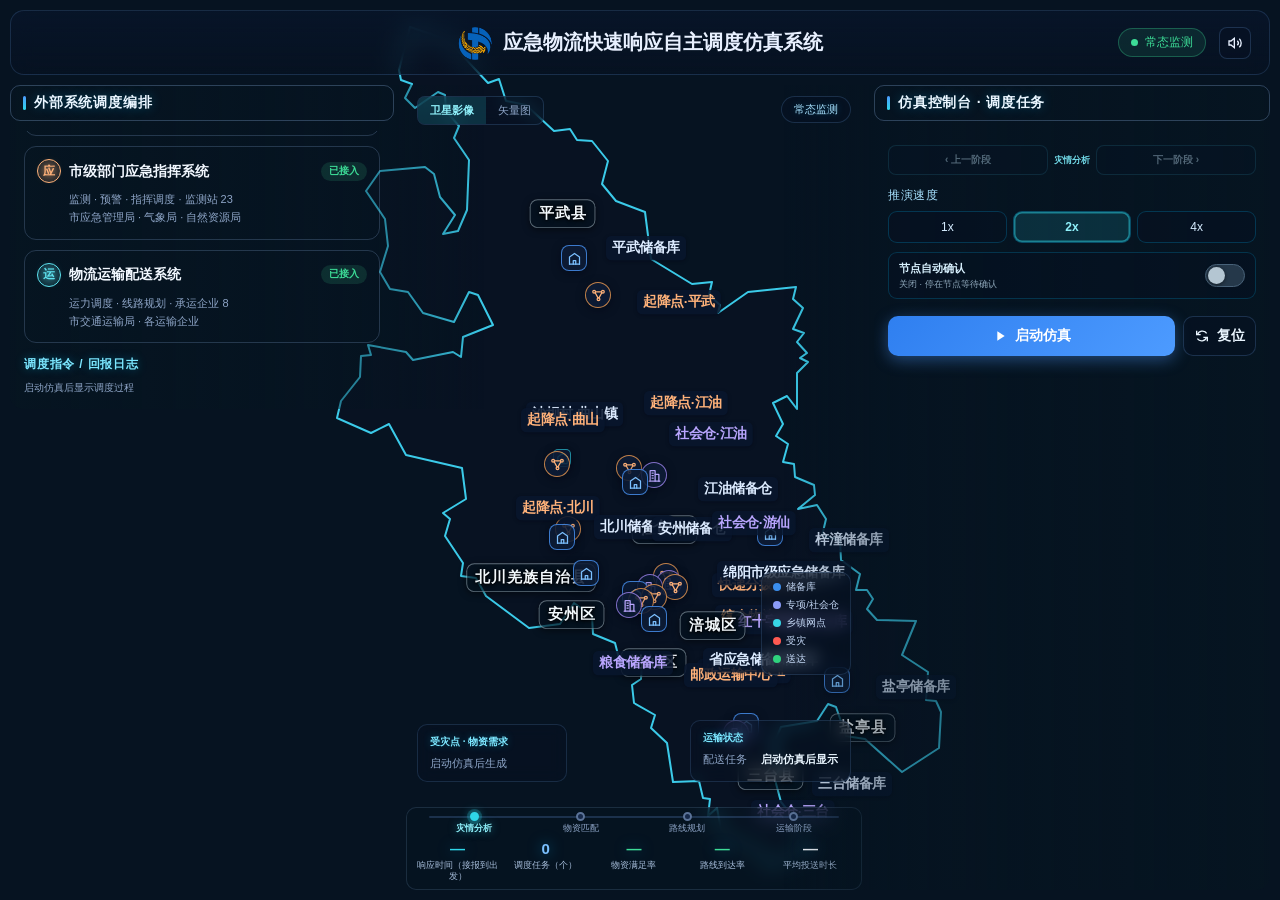
==== commit 9871d56f: "Add files via upload" ====
--- a/index.html
+++ b/index.html
@@ -25,7 +25,7 @@
   color:var(--txt);background:linear-gradient(160deg,#0a1526,#060d1c 55%,#081120);
   min-height:100vh;overflow:hidden;
 }
-.app{position:relative;z-index:1;height:100vh;min-height:660px;display:grid;grid-template-rows:56px minmax(0,1fr);gap:10px;padding:10px}
+.app{--topbar-height:79px;position:relative;z-index:1;height:100vh;min-height:660px;display:grid;grid-template-rows:var(--topbar-height) minmax(0,1fr);gap:10px;padding:10px}
 .topbar{display:flex;align-items:center;gap:14px;padding:0 18px;position:relative;z-index:2;
   background:linear-gradient(180deg,rgba(9,22,45,.62),rgba(7,17,34,.46));backdrop-filter:blur(12px);
   border:1px solid rgba(120,180,255,.16);border-radius:14px;flex:none;box-shadow:none}
@@ -34,6 +34,12 @@
 .logo div{font-size:17px;font-weight:700;letter-spacing:.5px;white-space:nowrap}
 .logo small{display:block;font-size:9px;font-weight:400;color:var(--dim);letter-spacing:2px}
 .top-tags{display:flex;gap:8px;margin-left:6px}
+.topbar-center{position:absolute;left:50%;top:50%;transform:translate(-50%,-50%);display:flex;align-items:center;gap:14px;max-width:calc(100% - 360px);white-space:nowrap;z-index:2}
+.topbar-center .logo{gap:17px}
+.topbar-center .logo img{width:48px;height:48px}
+.topbar-center .logo div{font-size:25.5px;letter-spacing:.4px}
+.top-right{flex:none;position:relative;z-index:3}
+
 .ttag{font-size:11px;color:#b9c9e6;padding:4px 11px;border:1px solid rgba(116,166,255,.22);border-radius:20px;background:rgba(116,166,255,.08)}
 .top-right{margin-left:auto;display:flex;align-items:center;gap:13px}
 .alert-badge{display:flex;align-items:center;gap:7px;font-size:12px;padding:5px 12px;border-radius:20px;
@@ -41,7 +47,7 @@
 .alert-badge.warn{background:rgba(255,165,82,.1);border-color:rgba(255,165,82,.32);color:#ffa552}
 .alert-badge.danger{background:rgba(255,107,111,.12);border-color:rgba(255,107,111,.35);color:#ff6b6f}
 .alert-badge .dot{width:7px;height:7px;border-radius:50%;background:currentColor}
-.clock{font-size:15px;font-weight:700;letter-spacing:1px;color:#9fdcff;font-variant-numeric:tabular-nums;text-shadow:0 0 10px rgba(0,190,255,.4)}
+.clock{display:none!important}
 .icon-btn{width:32px;height:32px;border-radius:8px;border:1px solid rgba(120,180,255,.2);background:rgba(7,17,34,.45);
   color:var(--txt);display:flex;align-items:center;justify-content:center;cursor:pointer;flex:none}
 .icon-btn svg{width:16px;height:16px}
@@ -340,7 +346,7 @@
 
 @media(max-width:1100px){
   body{overflow-y:auto}
-  .app{height:auto;min-height:100vh;grid-template-rows:56px auto}
+ .app{--topbar-height:67px;height:auto;min-height:100vh;grid-template-rows:var(--topbar-height) auto}
   .main{display:flex;flex-direction:column}
   .panel{flex:none;max-height:44vh}
   #ctlBody{overflow-y:auto}
@@ -363,8 +369,8 @@
   .center-zone{height:38vh}
   .scene-card{width:260px}
 }
-/* 场景一：暴雨泥石流监测警报与 AI 辅助研判 */
-.incident-banner{position:fixed;z-index:1100;top:82px;left:50%;transform:translateX(-50%) translateY(-16px);
+/* 场景一：山体滑坡、内涝监测警报与智能辅助分析 */
+.incident-banner{position:fixed;z-index:1100;top:calc(var(--topbar-height) + 22px);left:50%;transform:translateX(-50%) translateY(-16px);
  width:min(880px,calc(100vw - 840px));min-width:360px;padding:17px 22px 15px;border-radius:12px;
  border:1px solid rgba(255,111,99,.8);border-top:3px solid #ff6e61;background:linear-gradient(110deg,rgba(67,16,26,.97),rgba(27,17,34,.96));
  box-shadow:0 12px 54px rgba(0,0,0,.5),0 0 32px rgba(255,66,64,.15);opacity:0;visibility:hidden;pointer-events:none;
@@ -415,7 +421,7 @@
 .incident-scene .scene-body{padding:10px 13px}
 .incident-scene .scene-body .d{font-size:10px}
 .incident-camera-floating-layer{display:none;position:fixed;inset:0;z-index:1060;pointer-events:none}
-.incident-scene .incident-camera-floating-layer{display:block}
+.incident-scene .incident-camera-floating-layer,.route-camera-ready .incident-camera-floating-layer{display:block}
 .incident-monitor-float{display:none;position:absolute;left:0;top:0;z-index:2;width:min(360px,calc(100vw - 24px));overflow:hidden;border:1px solid var(--camera-color);border-radius:10px;background:rgba(5,18,36,.97);box-shadow:0 9px 28px rgba(0,0,0,.56),0 0 14px var(--camera-color);pointer-events:auto;transition:box-shadow .18s,border-color .18s}
 .incident-monitor-float.show{display:block;animation:cameraAppear .42s ease-out both}
 @keyframes cameraAppear{from{opacity:0;transform:translateY(8px)}to{opacity:1;transform:translateY(0)}}
@@ -463,7 +469,7 @@
  .assessment-card{width:330px;left:22px;padding:14px 16px}
 }
 @media(max-width:1100px){
- .incident-banner{position:fixed;top:80px;width:calc(100vw - 36px);min-width:0;padding:12px 16px}
+ .incident-banner{position:fixed;top:calc(var(--topbar-height) + 22px);width:calc(100vw - 36px);min-width:0;padding:12px 16px}
  .incident-banner h1{font-size:19px}.incident-banner p{font-size:10px}
  .incident-scene .center-zone{height:72vh;min-height:540px}
  .incident-scene .scene-card{position:absolute;top:175px;right:12px;width:min(320px,42vw)}
@@ -472,7 +478,7 @@
  .assessment-result strong{font-size:23px}
 }
 @media(max-width:600px){
- .incident-banner{top:78px}.incident-banner h1{font-size:17px}.incident-eyebrow{font-size:9px}
+ .incident-banner{top:calc(var(--topbar-height) + 22px)}.incident-banner h1{font-size:17px}.incident-eyebrow{font-size:9px}
  .incident-scene .scene-card{position:fixed;top:210px;right:10px;width:calc(100vw - 20px)}
  .incident-monitor-float{width:min(300px,calc(100vw - 24px))}
  .incident-monitor-label{font-size:9px;min-height:28px;padding:4px 5px}
@@ -516,6 +522,49 @@
  .assessment-card{max-height:calc(100vh - 390px)}
 }
 @media(prefers-reduced-motion:reduce){.incident-banner.show,.focus-ring.incident-ring,.incident-dot,.assessment-row.pending .assessment-row-state::after{animation:none}}
+
+@media(max-width:1600px){
+  .app{--topbar-height:65px;grid-template-rows:var(--topbar-height) minmax(0,1fr)}
+  .topbar-center{gap:10px;max-width:calc(100% - 320px)}
+  .topbar-center .logo{gap:10.5px}
+  .topbar-center .logo img{width:36px;height:36px}
+  .topbar-center .logo div{font-size:19.5px;letter-spacing:0}
+}
+@media(max-width:1200px){
+  .app{--topbar-height:60px;grid-template-rows:var(--topbar-height) minmax(0,1fr)}
+  .topbar-center{gap:8px;max-width:calc(100% - 300px)}
+  .topbar-center .logo{gap:7.5px}
+  .topbar-center .logo img{width:28.5px;height:28.5px}
+  .topbar-center .logo div{font-size:15px}
+  .top-right{gap:8px}
+  .alert-badge{font-size:10px;padding:4px 8px}
+  .clock{font-size:13px}
+}
+@media(max-width:1000px){
+  .app{--topbar-height:54px;grid-template-rows:var(--topbar-height) minmax(0,1fr)}
+  .topbar-center{max-width:calc(100% - 250px)}
+    .topbar-center .logo{gap:6px}
+  .topbar-center .logo img{width:25.5px;height:25.5px}
+  .topbar-center .logo div{font-size:13.5px}
+}
+@media(max-width:820px){
+  .app{--topbar-height:50px;grid-template-rows:var(--topbar-height) minmax(0,1fr)}
+  .topbar-center{max-width:calc(100% - 230px)}
+  .topbar-center .logo img{width:22.5px;height:22.5px}
+  .topbar-center .logo div{font-size:12px}
+  .alert-badge{display:none}
+}
+@media(max-width:600px){
+  .topbar-center{left:calc((100% - 150px)/2)}
+  .topbar-center .logo img{width:19.5px;height:19.5px}
+  .topbar-center .logo div{font-size:10.5px}
+}
+@media(max-width:400px){
+  .clock{display:none}
+  .topbar-center{left:calc((100% - 72px)/2)}
+  .topbar-center .logo img{width:18px;height:18px}
+  .topbar-center .logo div{font-size:9px}
+}
 </style>
 </head>
 <body>
@@ -525,15 +574,15 @@
     <svg id="mapFallback" viewBox="0 0 760 740" preserveAspectRatio="xMidYMid meet"></svg>
   </div>
   <header class="topbar">
-    <div class="logo">
-      <img src="assets/brand-logo.png" alt="应急物流系统徽标">
-      <div>应急物流快速响应自主调度系统</div>
+    <div class="topbar-center">
+      <div class="logo">
+        <img src="assets/brand-logo.png" alt="应急物流系统徽标">
+        <div>应急物流快速响应自主调度仿真系统</div>
+      </div>
     </div>
-    <div class="top-tags"><span class="ttag">市应急管理局</span><span class="ttag">国家人工智能应用中试基地</span></div>
     <div class="top-right">
       <span class="alert-badge" id="alertBadge"><i class="dot"></i><span id="alertTxt">常态监测</span></span>
-      <span class="clock" id="clock">T+00:00</span>
-      <button class="icon-btn muted" id="btnMute" title="开启声音" aria-label="开启声音"><svg viewBox="0 0 24 24" fill="none" stroke="currentColor" stroke-width="2"><path d="M11 5 6 9H3v6h3l5 4V5Z"/><path d="M15.5 8.5a5 5 0 0 1 0 7M18.5 5.5a9 9 0 0 1 0 13"/></svg></button>
+      <button class="icon-btn" id="btnMute" title="关闭声音" aria-label="关闭声音"><svg viewBox="0 0 24 24" fill="none" stroke="currentColor" stroke-width="2"><path d="M11 5 6 9H3v6h3l5 4V5Z"/><path d="M15.5 8.5a5 5 0 0 1 0 7M18.5 5.5a9 9 0 0 1 0 13"/></svg></button>
     </div>
   </header>
 
@@ -547,7 +596,7 @@
     <div class="center-zone">
         <div class="incident-banner" id="incidentBanner" role="alert" aria-live="assertive">
           <div class="incident-eyebrow"><i class="incident-dot"></i><span id="incidentEyebrow">突发灾情警报 · 实时监测触发</span></div>
-          <h1 id="incidentTitle">北川曲山镇沙坝村因持续暴雨发生泥石流灾害</h1>
+          <h1 id="incidentTitle">北川曲山镇沙坝村因强降雨发生山体滑坡、内涝灾害</h1>
           <p id="incidentDescription">收到报警，开始灾情辅助分析</p>
         </div>
         <aside class="assessment-card" id="assessmentCard" aria-label="收到报警，开始灾情辅助分析" aria-live="polite"></aside>
@@ -656,10 +705,10 @@
 const SPD={truck:9,uav:20}, CAP={truck:60,uav:18};
 /* ===== 全局状态 ===== */
 const S={phase:0,step:0,sim:0,simRender:0,stepTimer:null,transportTimer:null,introTimer:null,paused:false,timelineReview:false,
-  cfg:{type:'暴雨泥石流',epic:'T1',speed:2},
+  cfg:{type:'山体滑坡、内涝',epic:'T1',speed:2},
  autoConfirm:false,reviewTransportSim:null,
  affected:[],blocked:new Set(),demands:{},tasks:[],logs:[],
- radius:0,targetR:0,seed:1,stock:{},usedT:{},usedU:{},busy:{},curCmd:{},muted:true,layer:'sat',
+ radius:0,targetR:0,seed:1,stock:{},usedT:{},usedU:{},busy:{},curCmd:{},muted:false,layer:'sat',
   activeNow:[],engaged:{},routesDirty:true,flew:false,
    incident:{timer:null,elapsed:0,lastTick:0,videoShown:false,shown:false,complete:false,result:null,cameraSeen:[],
     focusRequested:false,mapFocusReady:false},logistics:null};
@@ -740,7 +789,13 @@
   const root=document.getElementById('mapLeaflet');if(!root)return;
   const labels=[...root.querySelectorAll(MAP_LABEL_SELECTOR)];
   const candidates=labels.map(element=>({element,priority:mapLabelPriority(element)})).sort((a,b)=>b.priority-a.priority);
-  const placed=[],pending=[];
+  // 县级地名等标签避让地图点位图标，避免遮住仓库、转运点和事件标记。
+  const placed=[...root.querySelectorAll('.leaflet-marker-icon .mk-ic')].flatMap(icon=>{
+   const marker=icon.closest('.leaflet-marker-icon'),style=marker&&getComputedStyle(marker);
+   if(!marker||style.display==='none'||style.visibility==='hidden'||Number(style.opacity)===0)return[];
+   const rect=icon.getBoundingClientRect();if(rect.width<4||rect.height<4)return[];
+   return[{left:rect.left-7,right:rect.right+7,top:rect.top-7,bottom:rect.bottom+7}];
+  }),pending=[];
   const rootRect=root.getBoundingClientRect(),padding=4,offsets=[[0,0]];
   for(let radius=24;radius<=72;radius+=24){
    for(let i=0;i<16;i++){const angle=(Math.PI*2*i)/16;offsets.push([Math.round(Math.cos(angle)*radius),Math.round(Math.sin(angle)*radius)]);}
@@ -837,7 +892,7 @@
   const el=document.getElementById('mapLeaflet');
   if(M.map||el._leaflet_id)return;
   const map=L.map(el,{zoomControl:false,attributionControl:false,doubleClickZoom:false,
-   boxZoom:false,keyboard:false,zoomAnimation:false,fadeAnimation:false}).setView([31.55,104.82],8);
+   boxZoom:false,keyboard:false,zoomAnimation:false,fadeAnimation:false,zoomSnap:.25}).setView([31.87,104.74],8.75);
   M.map=map;
   const updateMapLabelScale=()=>{
    const zoom=map.getZoom(),scale=zoom<=5?0.5:zoom<=6?0.55:zoom<=7?0.67:zoom<=8?0.8:zoom<=9?0.9:1;
@@ -909,7 +964,7 @@
   if(S.phase>=1){const c=ll(S.cfg.epic),flood=S.cfg.type==='洪灾';
    L.circle(c,{radius:S.radius*1000,color:flood?'#3b8eed':'#ef4444',weight:2,dashArray:'5 5',
     fillColor:flood?'#3b8eed':'#ef4444',fillOpacity:.12}).addTo(M.routeL);}
-  /* 断路标识仅在路线规划阶段显示，灾情触发/研判阶段只呈现灾情范围。 */
+  /* 断路标识仅在路线规划阶段显示，灾情触发/辅助分析阶段只呈现灾情范围。 */
   if(S.step===5)S.blocked.forEach(k=>{const e=EDGES[k];
    L.polyline([ll(e.a),ll(e.b)],{color:'#ef4444',weight:3,dashArray:'7 6',opacity:.9}).addTo(M.routeL);});
   S.tasks.forEach(t=>{
@@ -1000,7 +1055,7 @@
      M.map.flyTo(target,targetZoom,{duration:incident?1.8/INCIDENT_SCENE_RATE:.8});
   if(M.focusM)M.map.removeLayer(M.focusM);
    const html=incident
-     ?'<div class="focus-ring incident-ring"></div><div class="focus-ring incident-ring second"></div><div class="incident-marker-label">沙坝村 · 暴雨泥石流</div>'
+     ?'<div class="focus-ring incident-ring"></div><div class="focus-ring incident-ring second"></div><div class="incident-marker-label">沙坝村 · 山体滑坡、内涝</div>'
     :'<div class="focus-ring"></div>';
    const ic=L.divIcon({className:'mk',html,iconSize:[0,0],iconAnchor:[0,0]});
   M.focusM=L.marker(ll(id),{icon:ic,interactive:false}).addTo(M.map);
@@ -1050,7 +1105,7 @@
 const SP={o:null,idx:0,timer:null,popup:null,homeParent:null,homeNextSibling:null};
 function mediaStop(){
  clearTimeout(SP.timer);SP.timer=null;
- document.querySelectorAll('#mediaStage video,#incidentCameraFloatingLayer video,.logistics-lastmile-camera-layer video').forEach(v=>{try{v.pause();v.onended=null;v.onerror=null;}catch(e){}});
+ document.querySelectorAll('#mediaStage video,#incidentCameraFloatingLayer video').forEach(v=>{try{v.pause();v.onended=null;v.onerror=null;}catch(e){}});
 }
 function renderMedia(i){
   mediaStop();
@@ -1163,7 +1218,7 @@
   h+=`<text x="${r.cen[0]}" y="${r.cen[1]}" font-size="22" fill="${TH.label}" text-anchor="middle">${r.name}</text>`;});
  if(S.phase>=1){const c=ALL[S.cfg.epic],flood=S.cfg.type==='洪灾';
   h+=`<circle cx="${c.x}" cy="${c.y}" r="${S.radius*15}" fill="${flood?'rgba(56,150,230,.12)':'rgba(255,90,82,.08)'}" stroke="${flood?'rgba(56,150,230,.5)':'rgba(255,90,82,.5)'}" stroke-dasharray="5 5"/>`;}
- const showBlockedRoads=S.step===5;
+ const showBlockedRoads=S.step===5&&!(S.logistics?.active&&S.logistics.routeRolloverActivated);
  EDGES.forEach((e,k)=>{const a=ALL[e.a],b=ALL[e.b];
   h+=showBlockedRoads&&S.blocked.has(k)
    ?`<line x1="${a.x}" y1="${a.y}" x2="${b.x}" y2="${b.y}" stroke="#ff5a52" stroke-width="1.8" stroke-dasharray="6 5" opacity=".8"/>`
@@ -1174,13 +1229,29 @@
  h+=`<path d="${dimp}" fill-rule="evenodd" fill="#061521" fill-opacity=".62" stroke="#42dfff" stroke-opacity=".7" stroke-width="1.2"/>`;
   if(S.logistics&&S.logistics.active){
    const c=LOGISTICS_CLOSED_ROAD,d=ALL[LOGISTICS_CFG.detour];
-   if(S.step===5){const road=LOGISTICS_CLOSED_ROAD.fallbackPath.map(p=>p.join(',')).join(' '),a=S.logistics,alertPending=a.roadClosurePromptReady===false,elapsed=alertPending?Math.max(0,performance.now()-a.roadClosureAlertStartedAt):0,
+   if(S.step===4){
+    const fallbackRoadNodes=(from,to)=>roadPath(from,to,'truck')?.via||[from,to];
+    const fallbackRouteNodes=route=>route.detoured
+     ?[...fallbackRoadNodes(route.depot,LOGISTICS_CFG.detour),...fallbackRoadNodes(LOGISTICS_CFG.detour,LOGISTICS_CFG.handoff).slice(1)]
+     :fallbackRoadNodes(route.depot,LOGISTICS_CFG.handoff);
+    const drawFallbackRoute=(ids,color,width,opacity,dash)=>{
+     const points=ids.map(id=>ALL[id]).filter(Boolean).map(p=>p.x+','+p.y).join(' ');
+     if(points)h+='<polyline points="'+points+'" fill="none" stroke="'+color+'" stroke-width="'+width+'" stroke-opacity="'+opacity+'" stroke-dasharray="'+dash+'" stroke-linecap="round" stroke-linejoin="round"/>';
+    };
+    if(!S.logistics.routeRolloverActivated){
+     if(S.logistics.initialRoutesVisible)S.logistics.initialRoutes.forEach((route,i)=>drawFallbackRoute(fallbackRoadNodes(route.depot,LOGISTICS_CFG.handoff),['#70c7ff','#b29aff','#57dac3'][i%3],3.2,.95,'8 5'));
+    }else{
+     S.logistics.routes.filter(route=>route.detoured).forEach(route=>drawFallbackRoute(fallbackRoadNodes(route.depot,LOGISTICS_CFG.handoff),'#aeb7c6',2.5,.42,'7 6'));
+      S.logistics.routes.forEach((route,i)=>drawFallbackRoute(fallbackRouteNodes(route),['#70c7ff','#b29aff','#57dac3'][i%3],route===S.logistics.fastest?4.5:3.2,.96,'7 4'));
+    }
+   }
+    if(S.step===4&&S.logistics.routeRolloverDetected&&S.logistics.planned&&!S.logistics.routeRolloverActivated){const road=LOGISTICS_CLOSED_ROAD.fallbackPath.map(p=>p.join(',')).join(' '),a=S.logistics,alertPending=a.roadClosurePromptReady===false,elapsed=alertPending?Math.max(0,performance.now()-a.roadClosureAlertStartedAt):0,
      flash=.2+.8*Math.pow(Math.abs(Math.sin(elapsed/1000*Math.PI*2)),4),lineOpacity=alertPending?flash:1,lineWidth=alertPending?3.5+flash*2.5:5;
     h+='<polyline points="'+road+'" fill="none" stroke="#171018" stroke-width="9" stroke-linecap="round" stroke-linejoin="round"/>'
      +'<polyline points="'+road+'" fill="none" stroke="#ff3f43" stroke-width="'+lineWidth.toFixed(1)+'" stroke-opacity="'+lineOpacity.toFixed(2)+'" stroke-linecap="round" stroke-linejoin="round"/>';
     h+='<circle cx="'+c.x+'" cy="'+c.y+'" r="'+(alertPending?8+flash*3:10)+'" fill="#ff5348" fill-opacity="'+(alertPending?(.08+flash*.16):'.18')+'" stroke="#ff655f" stroke-width="2"/>';
     if(!alertPending)h+='<text x="'+c.x+'" y="'+(c.y+6)+'" fill="#ff655f" font-size="18" font-weight="900" text-anchor="middle">×</text>';}
-   if(S.step>=5)h+='<circle cx="'+d.x+'" cy="'+d.y+'" r="7" fill="#ffd166"/><text x="'+(d.x+22)+'" y="'+(d.y-14)+'" font-size="18" fill="#ffe6a3">S105绕行点</text>';
+    if(S.step===4&&S.logistics.routeRolloverActivated&&S.logistics.planned||S.step>=6)h+='<circle cx="'+d.x+'" cy="'+d.y+'" r="7" fill="#ffd166"/><text x="'+(d.x+22)+'" y="'+(d.y-14)+'" font-size="18" fill="#ffe6a3">S105绕行点</text>';
    if(S.step>=7)S.tasks.filter(t=>t.preposition&&['run','hold'].includes(t.status)).forEach((t,i)=>{const a=ALL[t.via[0]],b=ALL[t.via[1]];
     h+='<line x1="'+a.x+'" y1="'+a.y+'" x2="'+b.x+'" y2="'+b.y+'" stroke="#50e3ed" stroke-width="2" stroke-dasharray="4 5" opacity=".82"/>';});
   }
@@ -1248,22 +1319,9 @@
     +'<rect x="'+boxX+'" y="'+boxY+'" width="'+boxW+'" height="'+boxH+'" rx="7" fill="#251c29f5" stroke="#eebd72" stroke-width="1.5"/>'
     +'<text x="'+(boxX+10)+'" y="'+(boxY+22)+'" font-size="14.4" font-weight="700" fill="#ffe2b0">'+rescueTeamName(t)+'</text>';
   }});
-  if(S.logistics&&S.logistics.active&&S.step>=7&&S.logistics.lastMileZoomReady){
-   const village=ALL[INCIDENT.epic],lat0=INCIDENT.coordinates.lat,lng0=INCIDENT.coordinates.lng,pxPerKm=70;
-   INCIDENT.media.filter(item=>item.targetNumber===1||item.targetNumber===3).forEach(item=>{
-    const color=item.targetNumber===1?'#45d6eb':'#f27eaf',x=village.x+(item.targetLng-lng0)*111.32*Math.cos(lat0*Math.PI/180)*pxPerKm,y=village.y+(lat0-item.targetLat)*111.1*pxPerKm;
-    const left=item.targetNumber===3,boxW=148,boxH=58,boxX=left?x-boxW-22:x+22,boxY=y-boxH/2,edgeX=left?boxX+boxW:boxX;
-    h+='<line x1="'+x+'" y1="'+y+'" x2="'+edgeX+'" y2="'+y+'" stroke="'+color+'" stroke-width="2" opacity=".9"/>'
-     +'<circle cx="'+x+'" cy="'+y+'" r="17" fill="#061421" stroke="'+color+'" stroke-width="3"/>'
-     +'<text x="'+x+'" y="'+(y+6)+'" text-anchor="middle" fill="#fff" font-size="19" font-weight="900">'+item.targetNumber+'</text>'
-     +'<rect x="'+boxX+'" y="'+boxY+'" width="'+boxW+'" height="'+boxH+'" rx="7" fill="#07182bf5" stroke="'+color+'" stroke-width="1.5"/>'
-     +'<text x="'+(boxX+10)+'" y="'+(boxY+23)+'" fill="#f0f8ff" font-size="16" font-weight="700">'+item.targetName+'</text>'
-     +'<text x="'+(boxX+10)+'" y="'+(boxY+45)+'" fill="#ffbf9e" font-size="14" font-weight="650">'+item.targetIssue+'</text>';
-   });
-  }
    if(FB.focusId){const p=ALL[FB.focusId],village=S.started&&FB.focusId===INCIDENT.epic;
     h+=`<circle cx="${p.x}" cy="${p.y}" r="${village?8:16}" fill="none" stroke="#ff855a" stroke-width="${village?1:2}"><animate attributeName="r" values="${village?'6;18;6':'12;38;12'}" dur="1.7s" repeatCount="indefinite"/></circle>`;
-    if(S.started&&S.step===0)h+=`<text x="${p.x}" y="${p.y+24}" font-size="7" fill="#ffb58b" text-anchor="middle">沙坝村 · 暴雨泥石流警示</text>`;}
+    if(S.started&&S.step===0)h+=`<text x="${p.x}" y="${p.y+24}" font-size="7" fill="#ffb58b" text-anchor="middle">沙坝村 · 山体滑坡、内涝警示</text>`;}
  document.getElementById('mapFallback').innerHTML=h;
   if(typeof syncRoadIncidentVideo==='function')syncRoadIncidentVideo(S.logistics);
  if(SP.o===SCENES.disaster)scheduleIncidentCameraConnectors();
@@ -1325,10 +1383,21 @@
  return R*2*Math.asin(Math.sqrt(x));
 }
 SPD.truck=0.7;SPD.uav=1.3; /* km/min：山区公路约42km/h，物流无人机约78km/h */
-/* 仅调整运输动画节奏；路线规划中的预计用时仍按原始运力参数展示。
-   干线车辆按 2.55 倍速播放；空载无人机前置到安全转运点按 0.5 倍速展示飞行过程，载货末端飞行保持原有慢速节奏。 */
-const TASK_PLAYBACK_RATE=Object.freeze({truck:2.55,uav:1/6,team:2});
-function taskPlaybackRate(task){return task?.preposition&&task?.mode==='uav' ? 0.5 :(TASK_PLAYBACK_RATE[task?.mode]||1);}
+/* 运输画面中车辆与无人机统一播放倍率；每段车辆/无人机移动约用5秒展示，路线ETA仍按原始运力参数计算。 */
+const TASK_PLAYBACK_RATE=Object.freeze({truck:1,uav:1,team:2});
+const TASK_TRANSPORT_SECONDS=5,TASK_SIM_UNITS_PER_SECOND=1.25;
+const UAV_PREPOSITION_SPEED_FACTOR=2;
+function taskPlaybackRate(task){return TASK_PLAYBACK_RATE[task?.mode]||1;}
+function taskTransportPlaybackSpan(task){
+ return TASK_TRANSPORT_SECONDS*TASK_SIM_UNITS_PER_SECOND*simulationSpeed()*taskPlaybackRate(task)/(task?.preposition?UAV_PREPOSITION_SPEED_FACTOR:1);
+}
+function taskPlaybackSpan(task){
+ if(task?.mode==='truck'||task?.mode==='uav'){
+  const stored=Number(task?._playbackSpan);
+  return stored>0?stored:taskTransportPlaybackSpan(task);
+ }
+ return Math.max(0,Number(task?.dur)||0);
+}
 function uavCallsign(task,index){
  const ordinal=Number(task?.vehicleNo)||S.tasks.slice(0,index+1).filter(t=>t.mode==='uav').length||index+1;
  return'SC_MY_QS_A003_'+String(ordinal).padStart(2,'0');
@@ -1354,12 +1423,12 @@
  return Math.max(S.sim,smooth);
 }
 function taskPlaybackElapsed(task){return Math.max(0,simNow()-task.start)*taskPlaybackRate(task);}
-function taskProgress(task){return Math.min(1,taskPlaybackElapsed(task)/Math.max(.001,task.dur||0));}
-function taskPlaybackDuration(task){return Math.max(0,Number(task?.dur)||0)/taskPlaybackRate(task);}
-
-/* ============ 场景一：固定事件与研判状态机 ============ */
+function taskProgress(task){return Math.min(1,taskPlaybackElapsed(task)/Math.max(.001,taskPlaybackSpan(task)));}
+function taskPlaybackDuration(task){return taskPlaybackSpan(task)/taskPlaybackRate(task);}
+
+/* ============ 场景一：固定事件与辅助分析状态机 ============ */
 const INCIDENT={
- type:'暴雨泥石流',epic:'T1',location:'北川羌族自治县 · 曲山镇 · 沙坝村',
+ type:'山体滑坡、内涝',epic:'T1',location:'北川羌族自治县 · 曲山镇 · 沙坝村',
  village:'沙坝村',monitoring:{},villageReport:{shelteredPeople:96,source:'曲山镇沙坝村村委会'},
  zoom:15.2,radiusKm:.6,
  // 沙坝村附近公开参考点，用于村级演示定位，不作为行政边界。
@@ -1386,7 +1455,7 @@
 }
 function simulationVoiceRate(base=1){return Math.min(10,Math.max(.1,base*simulationSpeed()));}
 function simulationVideoRate(video){
- const slowScene=!!video?.closest('#incidentCameraFloatingLayer,.logistics-lastmile-camera-layer')||SP.o===SCENES.disaster;
+ const slowScene=!!video?.closest('#incidentCameraFloatingLayer')||SP.o===SCENES.disaster;
  return (slowScene?INCIDENT_VIDEO_RATE:1)*simulationSpeed();
 }
 function applySimulationPlaybackSpeed(){
@@ -1395,14 +1464,14 @@
  activeSpeechUtterances.forEach(utterance=>{
   try{utterance.rate=simulationVoiceRate(utterance._simulationBaseRate||1);}catch(e){}
  });
- document.querySelectorAll('#mediaStage video,#incidentCameraFloatingLayer video,.logistics-lastmile-camera-layer video').forEach(video=>{
+ document.querySelectorAll('#mediaStage video,#incidentCameraFloatingLayer video').forEach(video=>{
   const rate=simulationVideoRate(video);
   try{video.defaultPlaybackRate=rate;video.playbackRate=rate;}catch(e){}
  });
 }
 function incidentCameraVisibleDuration(){return INCIDENT_CAMERA_VISIBLE_MS/simulationSpeed();}
-let incidentCameraSelected=-1,incidentConnectorFrame=0,incidentCameraAdvanceTimer=0;
-function renderIncidentMonitorGrid(){
+let incidentCameraSelected=-1,incidentConnectorFrame=0,incidentCameraAdvanceTimer=0,incidentCameraLinksBound=false;
+function renderIncidentMonitorGrid(initialIndex=0){
  const layer=document.getElementById('incidentCameraFloatingLayer');
  clearTimeout(incidentCameraAdvanceTimer);incidentCameraAdvanceTimer=0;
  layer.innerHTML='<article class="incident-monitor-float" data-index="-1" style="--camera-color:'+INCIDENT_CAMERA_COLORS[0]+'">'
@@ -1413,34 +1482,87 @@
  tile.classList.add('show');
  retry.addEventListener('click',event=>{
   event.stopPropagation();clearTimeout(incidentCameraAdvanceTimer);incidentCameraAdvanceTimer=0;
-  retry.hidden=true;video.playbackRate=simulationVideoRate(video);video.defaultPlaybackRate=simulationVideoRate(video);video.load();video.play().then(()=>{retry.hidden=true;scheduleIncidentCameraAdvance(incidentCameraVisibleDuration());}).catch(()=>{
+  retry.hidden=true;video.playbackRate=simulationVideoRate(video);video.defaultPlaybackRate=simulationVideoRate(video);video.load();video.play().then(()=>{retry.hidden=true;activateRouteRolloverAfterVideo(incidentCameraItems()[incidentCameraSelected]);scheduleIncidentCameraAdvance(incidentCameraVisibleDuration());}).catch(()=>{
    retry.hidden=false;retry.textContent='播放失败 · 点击重试';scheduleIncidentCameraAdvance(4500/simulationSpeed());
   });
  });
- selectIncidentCamera(0);
+ selectIncidentCamera(initialIndex);
+}
+function routePlanningCameraContext(){
+ const a=S.logistics;
+ return!!(a&&a.active&&S.step===4&&!a.routeRolloverActivated&&a.routeCameraReady&&a.routeIncidentSequenceStarted);
+}
+function incidentCameraContextActive(){return SP.o===SCENES.disaster||routePlanningCameraContext();}
+function incidentCameraItems(){
+ if(!routePlanningCameraContext())return INCIDENT.media;
+ const items=[INCIDENT.media[0],INCIDENT.media[2]];
+ const closed=LOGISTICS_CLOSED_ROAD;
+  items.push({type:'video',src:'assets/monitoring/truck-rollover.mp4',cap:'原定规划道路事故',cameraKey:'truck-rollover',cameraBadge:'!',cameraColor:'#ff5b61',targetNumber:0,targetName:'道路事故点',targetIssue:'原定规划道路发生事故，无法通行',targetLat:closed.lat,targetLng:closed.lng,targetX:closed.x,targetY:closed.y});
+ return items;
+}
+function incidentCameraItemColor(item,index){
+ if(item.cameraColor)return item.cameraColor;
+ if(item.targetNumber===1)return INCIDENT_CAMERA_COLORS[0];
+ if(item.targetNumber===2)return INCIDENT_CAMERA_COLORS[1];
+ if(item.targetNumber===3)return INCIDENT_CAMERA_COLORS[2];
+ return INCIDENT_CAMERA_COLORS[index%INCIDENT_CAMERA_COLORS.length];
+}
+function activateRouteRolloverAfterVideo(item){
+ const a=S.logistics;
+  if(item?.cameraKey!=='truck-rollover'||!a||!a.active||S.step!==4||a.routeRolloverDetected)return;
+  a.routeRolloverDetected=true;a.roadClosurePromptReady=false;a.roadClosureAlertStartedAt=performance.now();
+  if(typeof maybeActivateRouteRollover==='function')maybeActivateRouteRollover(a);
+ clearTimeout(a.roadClosureAlertTimer);a.roadClosureAlertTimer=setTimeout(()=>{
+   a.roadClosureAlertTimer=null;if(S.logistics!==a||!a.active||S.step!==4)return;
+   a.roadClosurePromptReady=true;if(typeof maybeActivateRouteRollover==='function')maybeActivateRouteRollover(a);S.routesDirty=true;VIEW.draw();drawLogisticsPanels();drawCtl();
+ },1600);
+ S.routesDirty=true;
+ drawLogisticsPanels();VIEW.draw();drawCtl();
+}
+function setRouteIncidentCameraReady(ready){
+ const a=S.logistics,active=!!(ready&&a&&a.active&&S.step===4&&a.routeIncidentSequenceStarted);
+ document.body.classList.toggle('route-camera-stage',!!(a&&a.active&&S.step===4));
+ document.body.classList.toggle('route-camera-ready',active);
+ if(!active){
+  if(SP.o!==SCENES.disaster){clearTimeout(incidentCameraAdvanceTimer);incidentCameraAdvanceTimer=0;document.getElementById('incidentCameraFloatingLayer')?.querySelector('video')?.pause();document.getElementById('incidentCameraLinks').innerHTML='';}
+  return;
+ }
+ const layer=document.getElementById('incidentCameraFloatingLayer'),video=layer?.querySelector('video'),items=incidentCameraItems();
+ if(!a.routeCameraStarted||a.routeCameraStep!==S.step){
+  let initialIndex=0;
+  if(a.routeCameraStarted&&video?.getAttribute('src')){
+   const current=items.findIndex(item=>item.src===video.getAttribute('src'));
+   if(current>=0)initialIndex=current;
+  }
+  renderIncidentMonitorGrid(initialIndex);a.routeCameraStarted=true;a.routeCameraStep=S.step;
+ }else if(incidentCameraSelected<0||!video?.src)selectIncidentCamera(0);
+ else if(!S.paused&&video.paused)video.play().then(()=>{activateRouteRolloverAfterVideo(items[incidentCameraSelected]);scheduleIncidentCameraAdvance(incidentCameraVisibleDuration());}).catch(()=>{});
+ openIncidentCameraLinks();
+ scheduleIncidentCameraConnectors();
 }
 function selectIncidentCamera(index){
- const count=INCIDENT.media.length;if(!count)return;
+ const items=incidentCameraItems(),count=items.length;if(!count)return;
  incidentCameraSelected=(index%count+count)%count;
- if(S.incident&&Array.isArray(S.incident.cameraSeen))S.incident.cameraSeen[incidentCameraSelected]=true;
- const item=INCIDENT.media[incidentCameraSelected],layer=document.getElementById('incidentCameraFloatingLayer');
+ const routeContext=routePlanningCameraContext();
+ if(!routeContext&&S.incident&&Array.isArray(S.incident.cameraSeen))S.incident.cameraSeen[incidentCameraSelected]=true;
+ const item=items[incidentCameraSelected],layer=document.getElementById('incidentCameraFloatingLayer');
  const tile=layer.querySelector('.incident-monitor-float'),video=tile?.querySelector('video'),retry=tile?.querySelector('.incident-camera-link-button');
  if(!tile||!video||!retry)return;
  const cameraIndex=incidentCameraSelected;
  clearTimeout(incidentCameraAdvanceTimer);incidentCameraAdvanceTimer=0;
- tile.dataset.index=String(incidentCameraSelected);tile.style.setProperty('--camera-color',INCIDENT_CAMERA_COLORS[incidentCameraSelected]);
+ tile.dataset.index=String(incidentCameraSelected);tile.style.setProperty('--camera-color',incidentCameraItemColor(item,incidentCameraSelected));
  tile.classList.add('selected');
  const badge=tile.querySelector('.incident-monitor-label i'),label=tile.querySelector('.incident-monitor-label span'),countLabel=tile.querySelector('.incident-monitor-label small');
- badge.textContent=String(item.targetNumber);label.textContent=item.cap;countLabel.textContent=String(incidentCameraSelected+1).padStart(2,'0')+' / '+String(count).padStart(2,'0');
+ badge.textContent=item.cameraBadge||String(item.targetNumber);label.textContent=item.cap;countLabel.textContent=String(incidentCameraSelected+1).padStart(2,'0')+' / '+String(count).padStart(2,'0');
  video.pause();video.onerror=null;video.onended=null;video.src=item.src;video.muted=true;video.defaultMuted=true;video.loop=false;
  video.playbackRate=simulationVideoRate(video);video.defaultPlaybackRate=simulationVideoRate(video);
  video.setAttribute('aria-label',item.cap);retry.hidden=true;retry.textContent='点击重试播放';video.load();
- video.onended=()=>{if(incidentCameraSelected===cameraIndex&&!S.paused&&SP.o===SCENES.disaster)selectIncidentCamera(cameraIndex+1);};
+ video.onended=()=>{if(incidentCameraSelected===cameraIndex&&!S.paused&&incidentCameraContextActive())selectIncidentCamera(cameraIndex+1);};
  video.onerror=()=>{
   if(incidentCameraSelected!==cameraIndex)return;
   retry.hidden=false;retry.textContent='监控流不可用 · 点击重试';scheduleIncidentCameraAdvance(4500/simulationSpeed());
  };
- if(!S.paused)video.play().then(()=>{retry.hidden=true;scheduleIncidentCameraAdvance(incidentCameraVisibleDuration());}).catch(()=>{
+ if(!S.paused)video.play().then(()=>{retry.hidden=true;if(incidentCameraSelected===cameraIndex)activateRouteRolloverAfterVideo(item);scheduleIncidentCameraAdvance(incidentCameraVisibleDuration());}).catch(()=>{
   if(incidentCameraSelected!==cameraIndex)return;
   retry.hidden=false;retry.textContent='点击重试播放';scheduleIncidentCameraAdvance(12000/simulationSpeed());
  });
@@ -1450,7 +1572,7 @@
  clearTimeout(incidentCameraAdvanceTimer);
  incidentCameraAdvanceTimer=setTimeout(()=>{
   incidentCameraAdvanceTimer=0;
-  if(!S.paused&&SP.o===SCENES.disaster)selectIncidentCamera(incidentCameraSelected+1);
+  if(!S.paused&&incidentCameraContextActive())selectIncidentCamera(incidentCameraSelected+1);
  },delay);
 }
 function updateIncidentCameraConnectors(){
@@ -1458,8 +1580,9 @@
  const layer=document.getElementById('incidentCameraFloatingLayer'),map=M.map,svg=document.getElementById('incidentCameraLinks');
  svg.innerHTML='';
  const tile=layer?.querySelector('.incident-monitor-float');
- if(SP.o!==SCENES.disaster||!tile)return;
- const focusReady=VIEW.incidentFocusReady();
+ const incidentActive=SP.o===SCENES.disaster,routeActive=routePlanningCameraContext();
+ if((!incidentActive&&!routeActive)||!tile)return;
+ const focusReady=routeActive||VIEW.incidentFocusReady();
  tile.style.visibility=focusReady?'':'hidden';
  if(!focusReady)return;
  const fallback=document.getElementById('mapWrap').classList.contains('fallback');
@@ -1483,24 +1606,27 @@
   const p=fallbackSvg.createSVGPoint();p.x=item.targetX;p.y=item.targetY;return p.matrixTransform(matrix);
  };
  const lines=[];
- const active=INCIDENT.media[incidentCameraSelected],activePoint=active?project(active):null;
+ const items=incidentCameraItems(),active=items[incidentCameraSelected],activePoint=active?project(active):null;
  if(activePoint){
-  const rect=tile.getBoundingClientRect(),x1=rect.left+8,y1=rect.bottom-8,dx=activePoint.x-x1,dy=activePoint.y-y1,len=Math.hypot(dx,dy)||1,r=19;
-  lines.push('<line x1="'+(x1-svgRect.left)+'" y1="'+(y1-svgRect.top)+'" x2="'+(activePoint.x-dx/len*r-svgRect.left)+'" y2="'+(activePoint.y-dy/len*r-svgRect.top)+'" stroke="'+INCIDENT_CAMERA_COLORS[incidentCameraSelected]+'" stroke-width="2.5" opacity=".86" stroke-dasharray="7 6" marker-end="url(#incidentArrow'+incidentCameraSelected+')"/>');
- }
- const labelLayout=[{side:'left',dy:-82},{side:'left',dy:-92},{side:'right',dy:4}];
- INCIDENT.media.forEach((item,index)=>{
-  const point=project(item),px=point.x-svgRect.left,py=point.y-svgRect.top,color=INCIDENT_CAMERA_COLORS[index],active=index===incidentCameraSelected;
+  const rect=tile.getBoundingClientRect(),x1=rect.left+8,y1=rect.bottom-8,dx=activePoint.x-x1,dy=activePoint.y-y1,len=Math.hypot(dx,dy)||1,r=active.targetNumber===0?15:19,color=incidentCameraItemColor(active,incidentCameraSelected);
+  lines.push('<line x1="'+(x1-svgRect.left)+'" y1="'+(y1-svgRect.top)+'" x2="'+(activePoint.x-dx/len*r-svgRect.left)+'" y2="'+(activePoint.y-dy/len*r-svgRect.top)+'" stroke="'+color+'" stroke-width="2.5" opacity=".86" stroke-dasharray="7 6" marker-end="url(#incidentArrow'+incidentCameraSelected+')"/>');
+ }
+const labelLayout=routeActive
+ ?[{side:'left',dy:-82},{side:'left',dy:-92},{side:'right',dy:-82}]
+ :[{side:'left',dy:-82},{side:'left',dy:-92},{side:'right',dy:4}];
+ items.forEach((item,index)=>{
+  const point=project(item),px=point.x-svgRect.left,py=point.y-svgRect.top,color=incidentCameraItemColor(item,index),active=index===incidentCameraSelected;
   const labelW=Math.max(150,item.targetName.length*24+28,(item.targetIssue||'').length*20+28),labelH=76,layout=labelLayout[index]||{side:'right',dy:4};
   let labelX=layout.side==='left'?px-labelW-19:px+19,labelY=py+layout.dy;
-  labelX=Math.max(5,Math.min(innerWidth-labelW-5,labelX));labelY=Math.max(8,Math.min(innerHeight-labelH-8,labelY));
+  labelX=Math.max(5,Math.min(innerWidth-labelW-5,labelX));labelY=Math.max(routeActive&&item.targetNumber===0?zoneRect.top+8:8,Math.min(innerHeight-labelH-8,labelY));
   const attachX=layout.side==='left'?labelX+labelW:labelX,attachY=labelY+23;
   lines.push('<line x1="'+px+'" y1="'+py+'" x2="'+attachX+'" y2="'+attachY+'" stroke="'+color+'" stroke-width="1.5" opacity=".9"/>');
   if(active)lines.push('<circle cx="'+px+'" cy="'+py+'" r="28" fill="none" stroke="'+color+'" stroke-width="2.5" opacity=".85"><animate attributeName="r" values="22;32;22" dur="1.6s" repeatCount="indefinite"/></circle>');
-  lines.push('<circle cx="'+px+'" cy="'+py+'" r="19" fill="#061421" stroke="'+color+'" stroke-width="'+(active?4:3)+'"/><text x="'+px+'" y="'+(py+8)+'" text-anchor="middle" fill="#fff" font-size="22" font-weight="900">'+item.targetNumber+'</text>');
+  const targetBadge=item.cameraBadge||String(item.targetNumber);
+  lines.push('<circle cx="'+px+'" cy="'+py+'" r="19" fill="#061421" stroke="'+color+'" stroke-width="'+(active?4:3)+'"/><text x="'+px+'" y="'+(py+8)+'" text-anchor="middle" fill="#fff" font-size="22" font-weight="900">'+targetBadge+'</text>');
   lines.push('<rect x="'+labelX+'" y="'+labelY+'" width="'+labelW+'" height="'+labelH+'" rx="9" fill="#07182b" fill-opacity=".97" stroke="'+color+'" stroke-width="1.5" stroke-opacity=".95"/><text x="'+(labelX+14)+'" y="'+(labelY+29)+'" fill="#f0f8ff" font-size="20" font-weight="700">'+item.targetName+'</text><text x="'+(labelX+14)+'" y="'+(labelY+58)+'" fill="#ffbf9e" font-size="18" font-weight="600">'+item.targetIssue+'</text>');
  });
- svg.innerHTML='<defs>'+INCIDENT_CAMERA_COLORS.map((color,index)=>'<marker id="incidentArrow'+index+'" markerWidth="8" markerHeight="8" refX="7" refY="4" orient="auto" markerUnits="strokeWidth"><path d="M0,0 L8,4 L0,8 Z" fill="'+color+'"/></marker>').join('')+'</defs>'+lines.join('');
+ svg.innerHTML='<defs>'+items.map((item,index)=>'<marker id="incidentArrow'+index+'" markerWidth="8" markerHeight="8" refX="7" refY="4" orient="auto" markerUnits="strokeWidth"><path d="M0,0 L8,4 L0,8 Z" fill="'+incidentCameraItemColor(item,index)+'"/></marker>').join('')+'</defs>'+lines.join('');
 }
 function scheduleIncidentCameraConnectors(){
  if(incidentConnectorFrame)cancelAnimationFrame(incidentConnectorFrame);
@@ -1508,7 +1634,7 @@
 }
 function openIncidentCameraLinks(){
  const fallback=document.getElementById('mapWrap').classList.contains('fallback');
- if(M.map&&!fallback)M.map.on('move zoom resize',scheduleIncidentCameraConnectors);
+ if(M.map&&!fallback&&!incidentCameraLinksBound){M.map.on('move zoom resize',scheduleIncidentCameraConnectors);incidentCameraLinksBound=true;}
  scheduleIncidentCameraConnectors();
  requestAnimationFrame(()=>requestAnimationFrame(scheduleIncidentCameraConnectors));
 }
@@ -1537,7 +1663,7 @@
  const card=document.getElementById('assessmentCard');
  card.classList.toggle('show',a.shown);card.classList.toggle('complete',done);
  card.innerHTML='<div class="assessment-head"><span>收到报警，开始灾情辅助分析</span><span class="assessment-status">'+(done?'分析完成':'计算中')+'</span></div>'
-  +'<div class="assessment-sub">'+INCIDENT.location+'<br>暴雨 · 泥石流 · 道路积水与冲毁</div>'
+  +'<div class="assessment-sub">'+INCIDENT.location+'<br>山体滑坡、内涝 · 道路积水与损毁</div>'
   +'<div class="assessment-monitoring">分析依据：现场监控、灾情监测及村委会现场报告</div>'
   +(done?'<div class="assessment-result"><small>灾情辅助分析结果</small><strong>需紧急调拨应急物资</strong><span class="assessment-estimate">曲山镇沙坝村 · '+result.shelteredPeopleText+'已就近安置</span><span>村委会上报生活保障物资不足，建议立即启动应急物资调拨。</span></div>':'')
   +rows.map(row=>{const ready=done||elapsed>=row.at;return'<div class="assessment-row '+(ready?'ready':'pending')+'"><div class="assessment-row-head"><span>'+row.label+'</span><span class="assessment-row-state">'+(ready?'已汇总':'计算中')+'</span></div><div class="assessment-value">'+(ready?row.value:'正在分析监控画面与区域暴露情况')+'</div></div>';}).join('')
@@ -1548,8 +1674,8 @@
  const a=S.incident;
  document.body.classList.add('incident-scene');
  document.getElementById('incidentBanner').classList.add('show');
- document.getElementById('mapStage').textContent='沙坝村 · 灾情触发与研判';
- speak('灾情警报。实时监控监测到，北川曲山镇沙坝村因持续暴雨发生泥石流灾害。正在开展灾情综合研判。',true);
+ document.getElementById('mapStage').textContent='沙坝村 · 灾情触发与辅助分析';
+ speak('灾情警报。实时监控监测到，北川曲山镇沙坝村因强降雨发生山体滑坡、内涝灾害。正在开展智能体辅助分析。',true);
  a.lastTick=performance.now();
  a.timer=setInterval(incidentTick,200);
 }
@@ -1563,14 +1689,14 @@
  if(a.elapsed>=INCIDENT.analysisAt&&!a.complete){
   a.complete=true;a.result=incidentResult();
   document.getElementById('incidentBanner').classList.add('complete');
-  document.getElementById('incidentEyebrow').textContent='灾情综合研判完成 · 持续监测中';
-  document.getElementById('incidentTitle').textContent='曲山镇沙坝村暴雨泥石流灾害';
+  document.getElementById('incidentEyebrow').textContent='灾情辅助分析完成 · 持续监测中';
+  document.getElementById('incidentTitle').textContent='曲山镇沙坝村山体滑坡、内涝灾害';
   document.getElementById('incidentDescription').textContent='村委会上报：'+a.result.shelteredPeopleText+'已就近安置完成，物资不足需要调拨。';
   document.getElementById('mapStage').textContent='沙坝村 · '+a.result.shelteredPeopleText+'已就近安置 · 物资申请调拨';
   setBusy('CMD',false);S.curCmd.CMD='沙坝村 · '+a.result.shelteredPeopleText+'已就近安置 · 物资申请调拨';
-  addLog('back','市级应急指挥系统','灾情综合研判完成：受灾范围为<b>曲山镇沙坝村</b>；'+INCIDENT.villageReport.source+'上报<b>'+a.result.shelteredPeopleText+'已就近安置完成、物资不足需要调拨</b>');
-  speak('灾情综合研判完成。'+INCIDENT.villageReport.source+'上报，'+a.result.shelteredPeopleText+'已就近安置完成，当前物资不足，需要调拨。受灾范围已聚焦曲山镇沙坝村。',true);
-  speakEmphasis('过去，靠人找信息；现在，让信息找人！',true);
+  addLog('back','市级应急指挥系统','灾情辅助分析完成：受灾范围为<b>曲山镇沙坝村</b>；'+INCIDENT.villageReport.source+'上报<b>'+a.result.shelteredPeopleText+'已就近安置完成、物资不足需要调拨</b>');
+  speak(INCIDENT.villageReport.source+'上报，'+a.result.shelteredPeopleText+'已就近安置完成，当前物资不足，需要调拨。',true);
+
   VIEW.focus(INCIDENT.epic);
   renderPanels();drawKpis();updateClock();
  }
@@ -1591,7 +1717,7 @@
 }
 function setIncidentPaused(paused){
  S.incident.lastTick=performance.now();
- document.querySelectorAll('#mediaStage video,#incidentCameraFloatingLayer video,.logistics-lastmile-camera-layer video').forEach(v=>{if(paused)v.pause();else v.play().then(()=>{
+ document.querySelectorAll('#mediaStage video,#incidentCameraFloatingLayer video').forEach(v=>{if(paused)v.pause();else v.play().then(()=>{
   if(v.closest('#incidentCameraFloatingLayer'))scheduleIncidentCameraAdvance(incidentCameraVisibleDuration());
  }).catch(()=>{
   const retry=document.querySelector('#incidentCameraFloatingLayer .incident-camera-link-button');
@@ -1602,7 +1728,7 @@
  if(badge)badge.textContent=paused?'分析已暂停':S.incident.complete?'分析完成':'计算中';
 }
 
-/* ============ 研判 ============ */
+/* ============ 辅助分析 ============ */
 function buildScenario(){
  const epic=S.cfg.epic;
  // 受灾范围和道路阻断依据本次监测点位与现场监测结果确定，不进行响应等级预判。
@@ -1670,7 +1796,7 @@
  },(idx||0)*400);
 }
 /* ============ 步骤定义（10步，对齐泳道） ============ */
- const TYPE_NAME={暴雨泥石流:'暴雨泥石流灾害'};
+ const TYPE_NAME={'山体滑坡、内涝':'山体滑坡、内涝灾害'};
 function townName(id){return ALL[id].name.split('·')[0];}
 function thirdPartyText(){
  const cs=[...new Set(S.tasks.map(t=>t.carrier))];
@@ -1690,8 +1816,8 @@
 }
 /* ============ 步骤定义（10步） ============ */
 const STEP_DEFS=[
-  {active:['CMD'],busy:[['CMD','暴雨泥石流灾情综合研判中']],
-   logs:[['down','市级应急指挥系统','实时监测触发：<b>北川曲山镇沙坝村暴雨泥石流灾害</b>，调取现场监控并接收村委会现场报告，核查受灾范围与道路受损情况']],
+  {active:['CMD'],busy:[['CMD','山体滑坡、内涝灾情辅助分析中']],
+   logs:[['down','市级应急指挥系统','实时监测触发：<b>北川曲山镇沙坝村山体滑坡、内涝灾害</b>，调取现场监控并接收村委会现场报告，核查受灾范围与道路受损情况']],
    focus:()=>S.cfg.epic,
    calc:()=>{buildScenario();applyNodeStates();beginIncident();}},
   {active:['WH'],busy:[['WH','核对村委会上报物资清单']],
@@ -1700,24 +1826,20 @@
    logs:[['down','仓储 / 网点资源系统','查询沙坝村周边<b>100公里</b>内储备仓及社会仓库存，标记候选点位']],calc:()=>beginLogisticsStep(2)},
   {active:['WH'],busy:[['WH','调用仓储 / 网点资源系统匹配物资']],
    logs:[['down','仓储 / 网点资源系统','调用<b>仓储 / 网点资源系统</b>，逐品类核对库存、需求数量与来源仓库，就近匹配并补齐缺口']],calc:()=>beginLogisticsStep(3)},
-  {active:['TR'],free:['WH'],busy:[['TR','调用物流运输配送系统计算路线']],
-   logs:[['down','物流运输配送系统','调用物流运输配送系统，基于当前路网计算仓库至沙坝村转运点的<b>初始配送路线</b>，随后核验道路通行状态']],calc:()=>beginLogisticsStep(4)},
-  {active:['TR'],busy:[['TR','物流运输配送系统识别交通事故阻塞并重算']],
-   logs:[['down','物流运输配送系统','物流运输配送系统监测到货车侧翻事故，<b>交通事故阻塞路段标红并禁止通行</b>，沿S105重新测算绕行里程与时效']],calc:()=>beginLogisticsStep(5)},
-  {active:['WH','TR'],busy:[['WH','物资出库准备'],['TR','调用物流运输配送系统匹配运力']],
-   logs:[['down','物流运输配送系统','调用<b>物流运输配送系统</b>匹配运输运力；运力中心协调顺丰、EMS等社会运力加入干线运输，并叠加无人机急需物资投送、救援人员安全通道接驳']],calc:()=>beginLogisticsStep(6)},
- {active:['WH','TR'],busy:[['WH','物资出库中'],['TR','投送中']],
-  logs:[['down','仓储 / 网点资源系统',()=>`下达<b>物资调拨指令</b>：${S.tasks.filter(t=>t.mode==='truck').length}批仓库出库，${S.tasks.filter(t=>t.finalDelivery).length}批末端投送；另有${S.tasks.filter(t=>t.preposition).length}架次无人机空机前置`],
-        ['down','物流运输配送系统','下达<b>运力调度指令</b>，承运单元出发']],
-   speak:()=>'物资调拨已启动，按协同方案投送，签收结果将自动回传。'},
+  {active:['TR'],free:['WH'],busy:[['TR','统一核验道路阻断并规划配送路线']],
+   logs:[['down','物流运输配送系统','调用物流运输配送系统，<b>先展示原定路线，再核验山体滑坡、内涝导致道路受阻与原定规划道路事故</b>，统一计算绕行路线与运输时效']],calc:()=>beginLogisticsStep(4)},
+  null, /* 原道路事故复算节点已并入路线分析，仅保留索引兼容。 */
+   null, /* 运力协调已并入路线确认，不再单独停留。 */
+  {active:['TR'],free:['WH'],busy:[['TR','协同运输中']],
+   logs:[['down','物流运输配送系统','协同运输任务启动：车辆、无人机与救援队按已确认方案出发']],
+    speak:null},
  {active:['TR'],free:['WH'],
   logs:[['back','物流运输配送系统','首批物资送达，<b>签收确认</b>']],
    speak:()=>'首批物资到达沙坝村，开始签收分发。',calc:applyNodeStates},
  {free:['TR','CMD'],
   logs:[['back','物流运输配送系统',()=>`闭环签收完成：沙坝村点位已确认送达；配送结果：${logisticsDeliveredText(S.logistics)}。`],
-        ['back','市级应急指挥系统','所有需求已满足，<b>调度结束</b>'],
-        ['back','仓储 / 网点资源系统',()=>`调度结束后，各供货仓物资剩余库存已同步：<br>${logisticsRemainingStockText(S.logistics)}`]],
-   hideScene:true,speak:()=>'所有投送任务已完成，本次调度结束，剩余库存已同步。',tagline:'送达即闭环，数据不等待！',calc:applyNodeStates}
+        ['back','市级应急指挥系统','所有需求已满足，<b>调度结束</b>']],
+   hideScene:true,speak:()=>'所有投送任务已完成，本次调度结束。',calc:applyNodeStates}
 ];
 /* ============ 进入步骤（四联动） ============ */
 const STEP_SIM=[0,1,2,3.5,5,6,7,8];
@@ -1743,6 +1865,8 @@
 }
 function setBusy(id,on,cmd){S.busy[id]=on;if(cmd)S.curCmd[id]=cmd;if(!on)S.curCmd[id]='';}
 function enterStep(i,options={}){
+ if(i===5)i=options.review?4:6;
+  if(i===6){if(S.logistics&&!S.logistics.tasksBuilt)buildCooperativeTasks();i=7;}
  if(i!==0&&document.body.classList.contains('incident-scene'))leaveIncident();
  if(i<7){
   clearInterval(S.transportTimer);S.transportTimer=null;
@@ -1766,7 +1890,7 @@
  else if(d.focus)VIEW.focus(d.focus);
  if(d.hideScene)M.hideScene();
  if(d.scene)M.showScene(SCENES[d.scene]);
- if(d.speak&&[7,8,9].includes(i)&&!S.timelineReview){const t=d.speak();if(t)speak(t,true);if(d.tagline)speakEmphasis(d.tagline,true);}
+ if(d.speak&&[7,8,9].includes(i)&&!S.timelineReview){const t=d.speak();if(t)speak(t,true);}
  if(d.calc)d.calc();
  if(i===7){
    if(S.logistics){clearInterval(S.logistics.uiTimer);S.logistics.uiTimer=null;}
@@ -1801,6 +1925,11 @@
 /* ============ 投送（step7后，速度控制） ============ */
 function startTransport(){
  clearTimeout(S.stepTimer);
+ S.tasks.forEach(task=>{
+  if((task.mode==='truck'||task.mode==='uav')&&!(Number(task._playbackSpan)>0)){
+   task._playbackSpan=taskTransportPlaybackSpan(task);
+  }
+ });
  if(M.online&&S.tasks.length&&!S.flew){
   S.flew=true;
   const llp=[];
@@ -1853,7 +1982,7 @@
    if(t.preposition){t.status='hold';S.routesDirty=true;logisticsTaskArrived(t);}
    else{t.status='done';logisticsTaskArrived(t);}
   }});
- syncLastMileCamera(S.logistics);
+ 
   if(S.step===7&&S.tasks.some(t=>t.status==='done'&&t.finalDelivery!==false)&&!S.partialDone){S.partialDone=true;enterStep(8);}
  if(S.step>=8&&S.tasks.length&&S.tasks.every(t=>t.status==='done')&&S.step<9){if(confirmLogisticsQuantities())enterStep(9);else finish();}
  /* 运输阶段左侧系统卡与日志不变，仅刷新任务/浮卡/KPI/时钟，降低整页重排开销 */
@@ -1896,7 +2025,7 @@
   if(!a.complete){
    a.elapsed=Math.max(a.elapsed,INCIDENT.analysisAt);a.complete=true;a.result=incidentResult();
    setBusy('CMD',false);S.curCmd.CMD='沙坝村 · '+a.result.shelteredPeopleText+'已就近安置 · 物资申请调拨';
-   addLog('back','市级应急指挥系统','灾情综合研判完成：受灾范围为<b>曲山镇沙坝村</b>；'+INCIDENT.villageReport.source+'上报<b>'+a.result.shelteredPeopleText+'已就近安置完成、物资不足需要调拨</b>');
+   addLog('back','市级应急指挥系统','灾情辅助分析完成：受灾范围为<b>曲山镇沙坝村</b>；'+INCIDENT.villageReport.source+'上报<b>'+a.result.shelteredPeopleText+'已就近安置完成、物资不足需要调拨</b>');
   }
   S.paused=false;enterStep(1);return;
  }
@@ -1957,13 +2086,21 @@
   return;
  }
  if(S.step<1||S.step>6)return; // 运输、签收和结束由实际任务状态推进
+ if(delta>0&&S.step===4){
+   if(!completedReview&&(!S.logistics?.initialRoutesResolved||!S.logistics?.planned||!S.logistics?.roadRoutesResolved||!S.logistics?.roadClosurePromptReady||!S.logistics?.routeRolloverActivated||S.logistics?.routeCauseNarrationPending||S.logistics?.routeCoordinationNarrationPending||routeRevealHoldActive(S.logistics)))return;
+  resumeForNavigation();
+  if(S.timelineReview&&S.logistics?.confirmedStages.has(5)){enterStep(6,{review:true});return;}
+  if(S.logistics?.confirmedStages.has(5)){enterStep(6);return;}
+  if(!completedReview)beginRouteConfirmationSequence(S.logistics);
+  else enterStep(6,{review:true});
+  return;
+ }
  const target=S.step+delta;
  const mayEnterTransport=delta>0&&target===7&&S.step===6&&!!S.logistics?.tasksBuilt;
  if(target<0||target>6&&!(target===7&&(mayEnterTransport||S.timelineReview&&target===7)))return;
  resumeForNavigation();
  if(S.logistics)S.logistics.lastTick=performance.now();
- if(delta>0&&S.step===4&&!S.logistics?.initialRoutesResolved&&!completedReview)return;
- if(delta>0&&S.step===5&&(!S.logistics?.roadRoutesResolved||!S.logistics?.roadClosurePromptReady)&&!completedReview)return;
+ if(delta>0&&S.step===4&&(!S.logistics?.planned||!S.logistics?.roadRoutesResolved||!S.logistics?.roadClosurePromptReady||!S.logistics?.routeRolloverActivated||S.logistics?.routeCauseNarrationPending||S.logistics?.routeCoordinationNarrationPending||routeRevealHoldActive(S.logistics))&&!completedReview)return;
  if(delta>0&&[1,3,5].includes(S.step)&&!S.logistics?.confirmedStages.has(S.step)&&!completedReview){
   const a=S.logistics;if(!a||a.confirmationPending===S.step)return;
   if('speechSynthesis' in window)speechSynthesis.cancel();cancelEmphasisAudio();
@@ -1987,9 +2124,9 @@
   want:'视频或图片（装车/出发动态）',media:[]},
  thirdparty:{tag:'第三方物流',title:'第三方物流企业',desc:'自有运力不足时，调度交投、顺丰、京东等第三方物流企业车辆补位。',sceneKey:'第三方物流企业车辆',
   want:'图片 2-3 张',media:[]},
- roadblock:{tag:'道路研判',title:'道路中断与塌方点',desc:'探明道路塌方、桥梁损毁、内涝积水位置，决定绕行或空陆协同。',sceneKey:'道路中断/塌方/断桥',
+ roadblock:{tag:'道路辅助分析',title:'道路中断与塌方点',desc:'探明道路塌方、桥梁损毁、内涝积水位置，决定绕行或空陆协同。',sceneKey:'道路中断/塌方/断桥',
   want:'视频或图片（塌方/断桥）',media:[]},
- command:{tag:'上级政府',title:'应急指挥中心',desc:'辖区能力不足时上报上级，由指挥中心统一研判、跨区域调拨。',sceneKey:'应急指挥中心/大屏',
+ command:{tag:'上级政府',title:'应急指挥中心',desc:'辖区能力不足时上报上级，由指挥中心统一分析、跨区域调拨。',sceneKey:'应急指挥中心/大屏',
   want:'图片 1-2 张',media:[]},
  dispatch:{tag:'空地协同',title:'无人机与救援人员接驳',desc:'车辆抵达安全转运点后，无人机优先投送轻型急需物资，救援人员沿安全通道转运其余物资。',sceneKey:'无人机/救援人员/货运车辆',
   want:'视频为主（无人机/车辆投送动态），可加图片',media:[]},
@@ -2020,11 +2157,7 @@
  utterance.addEventListener('error',release,{once:true});
  return utterance;
 }
-const EMPHASIS_CLIPS={
- '过去靠人找信息现在让信息找人':'assets/voice/closing-incident.mp3',
- '路断了系统自动找路':'assets/voice/closing-route.mp3',
- '送达即闭环数据不等待':'assets/voice/closing-closedloop.mp3'
-};
+const EMPHASIS_CLIPS={};
 let emphasisAudio=null,emphasisWaitTimer=0,emphasisRequest=0;
 function emphasisKey(text){return String(text||'').replace(/[，。！？、；：,.!?\s]/g,'');}
 function cancelEmphasisAudio(){
@@ -2140,17 +2273,18 @@
  const phaseIndex=phaseForStep(S.step),stageName=TL_NAMES[phaseIndex],confirmationPending=!!S.logistics?.confirmationPending;
  const completedRun=S.tasks.length>0&&S.tasks.every(t=>t.status==='done');
  const completedReview=S.timelineReview&&completedRun;
- const nextWaitsForInitialRoutes=S.step===4&&!S.logistics?.initialRoutesResolved&&!completedReview;
- const nextWaitsForRoads=S.step===5&&(!S.logistics?.roadRoutesResolved||!S.logistics?.roadClosurePromptReady)&&!completedReview;
+   const routeRevealHold=S.step===4&&routeRevealHoldActive(S.logistics)&&!completedReview;
+   const nextWaitsForInitialRoutes=S.step===4&&(!S.logistics?.initialRoutesResolved||!S.logistics?.planned||!S.logistics?.roadRoutesResolved||!S.logistics?.roadClosurePromptReady||!S.logistics?.routeRolloverActivated||S.logistics?.routeCauseNarrationPending||S.logistics?.routeCoordinationNarrationPending||routeRevealHold)&&!completedReview;
+  const nextWaitsForRoads=false;
  const nextWaitsForTasks=S.step===6&&!S.logistics?.tasksBuilt&&!completedReview;
  const completedTimeline=S.step>=7&&S.tasks.length>0&&S.tasks.every(t=>t.status==='done');
  const activeTransportReviewable=S.step>=7&&S.step<=8&&S.tasks.length>0;
  const prevDisabled=!S.started||phaseIndex===0||S.step>=7&&!completedTimeline&&!activeTransportReviewable||confirmationPending;
  const nextDisabled=!S.started||phaseIndex===3||S.timelineReview&&S.step===8&&!completedTimeline||nextWaitsForInitialRoutes||nextWaitsForTasks||nextWaitsForRoads||confirmationPending;
- const navBlockedTitle=confirmationPending?'请先在确认弹窗中完成当前节点确认':nextWaitsForInitialRoutes?'初始配送路线仍在计算中，完成后即可继续':nextWaitsForRoads?'路线仍在测算中，完成后即可进入下一阶段':nextWaitsForTasks?'正在生成协同任务，请稍候':S.step>=9?'已到达最后阶段':S.step>=7&&!completedTimeline&&!S.timelineReview?'运输阶段按任务进度推进；可用上一阶段回看':'进入时间轴下一阶段';
- let h=S.started?'<div class="scenario-lock"><div class="eyebrow">固定事件场景 · 灾情监测与处置</div><strong>暴雨引发泥石流灾害</strong>'
+   const navBlockedTitle=confirmationPending?'请先在确认弹窗中完成当前节点确认':S.logistics?.routeCoordinationNarrationPending?'正在协调运输运力，请稍候':routeRevealHold?'新路线展示中，请稍候确认':nextWaitsForInitialRoutes?'山体滑坡、内涝阻断路段与原定道路事故正在统一分析':nextWaitsForTasks?'正在生成协同任务，请稍候':S.step>=9?'已到达最后阶段':S.step>=7&&!completedTimeline&&!S.timelineReview?'运输阶段按任务进度推进；可用上一阶段回看':'进入时间轴下一阶段';
+ let h=S.started?'<div class="scenario-lock"><div class="eyebrow">固定事件场景 · 灾情监测与处置</div><strong>强降雨引发山体滑坡、内涝灾害</strong>'
    +'<div class="location">'+INCIDENT.location+'</div><div class="assessment-summary">'
-   +(S.incident.complete?S.incident.result.shelteredPeopleText+'已就近安置 · 村委会上报物资不足需调拨':'灾情综合研判中…')+'</div></div>':'';
+   +(S.incident.complete?(S.step>=7?S.incident.result.shelteredPeopleText+'已就近安置 · 运输执行中':S.incident.result.shelteredPeopleText+'已就近安置 · 村委会上报物资不足需调拨'):'灾情辅助分析中…')+'</div></div>':'';
  h+=`<div class="act-nav"><button type="button" id="btnPrevAct" ${prevDisabled?'disabled':''} title="${confirmationPending?'请先在确认弹窗中完成当前节点确认':'返回时间轴上一阶段'}">‹ 上一阶段</button>
    <div class="act-nav-title" title="${S.started?`${phaseIndex+1}/4 · ${stageName}`:'灾情分析'}">${S.started?`${phaseIndex+1}/4 · ${stageName}`:'灾情分析'}</div>
    <button type="button" id="btnNextAct" ${nextDisabled?'disabled':''} title="${navBlockedTitle}">下一阶段 ›</button></div>`;
@@ -2209,7 +2343,7 @@
 }
 
 /* ============ 时间轴 ============ */
-const TL_NAMES=['灾情分析','物资匹配','运力匹配','运输阶段'];
+const TL_NAMES=['灾情分析','物资匹配','路线规划','运输阶段'];
 function phaseForStep(step){return step<=0?0:step<=3?1:step<=6?2:3;}
 function drawTimeline(){
  const phase=phaseForStep(S.step);
@@ -2244,12 +2378,9 @@
 
 /* ============ 时钟 / 徽标 ============ */
 function updateClock(){
- const mm=Math.floor(S.sim);
- document.getElementById('clock').textContent=
-  `T+${String(mm).padStart(2,'0')}:${String(Math.min(59,Math.round((S.sim-mm)*60))).padStart(2,'0')}`;
  const ab=document.getElementById('alertBadge'),at=document.getElementById('alertTxt');
  if(!S.started){ab.className='alert-badge';at.textContent='常态监测';}
-  else if(S.step===0){ab.className='alert-badge danger';at.textContent=S.incident.complete?'灾情研判完成':'暴雨泥石流警报';}
+  else if(S.step===0){ab.className='alert-badge danger';at.textContent=S.incident.complete?'灾情辅助分析完成':'山体滑坡、内涝灾害警报';}
  else if(S.step<9){ab.className='alert-badge danger';at.textContent='应急响应';}
  else{ab.className='alert-badge';at.textContent='响应结束 · 可复位重推';}
 }
@@ -2271,7 +2402,7 @@
    focusRequested:false,mapFocusReady:false};
   document.getElementById('incidentBanner').classList.remove('complete');
   document.getElementById('incidentEyebrow').textContent='突发灾情警报 · 实时监测触发';
-  document.getElementById('incidentTitle').textContent='北川曲山镇沙坝村因持续暴雨发生泥石流灾害';
+  document.getElementById('incidentTitle').textContent='北川曲山镇沙坝村因强降雨发生山体滑坡、内涝灾害';
   document.getElementById('incidentDescription').textContent='收到报警，开始灾情辅助分析';
   document.getElementById('assessmentCard').classList.remove('complete');
   document.getElementById('assessmentCard').innerHTML='';
@@ -2299,7 +2430,7 @@
  const sb=e.target.closest('.seg button');
  if(sb){
   S.cfg.speed=Number(sb.dataset.v);rebaseSimulationClocks();applySimulationPlaybackSpeed();drawCtl();
-  if(S.step===0&&SP.o===SCENES.disaster&&!S.paused){
+  if(((S.step===0&&SP.o===SCENES.disaster)||routePlanningCameraContext())&&!S.paused){
    const video=document.querySelector('#incidentCameraFloatingLayer video');
    if(video&&!video.paused)scheduleIncidentCameraAdvance(incidentCameraVisibleDuration());
   }
--- a/assets/logistics-stage.css
+++ b/assets/logistics-stage.css
@@ -1,6 +1,6 @@
 /* 物资调度与配送场景；沿用地图大屏与左右浮层。 */
 .logistics-heading,.supply-panel{display:none}
-.logistics-scene .logistics-heading{display:block;position:fixed;z-index:1060;top:82px;left:50%;transform:translateX(-50%);width:min(880px,calc(100vw - 840px));padding:13px 18px;border:1px solid #3a8da8;border-top:3px solid #48d6d2;border-radius:12px;background:linear-gradient(110deg,rgba(8,38,53,.97),rgba(6,23,42,.96));box-shadow:0 12px 40px #0005;backdrop-filter:blur(14px)}
+.logistics-scene .logistics-heading{display:block;position:fixed;z-index:1060;top:calc(var(--topbar-height) + 22px);left:50%;transform:translateX(-50%);width:min(880px,calc(100vw - 840px));padding:13px 18px;border:1px solid #3a8da8;border-top:3px solid #48d6d2;border-radius:12px;background:linear-gradient(110deg,rgba(8,38,53,.97),rgba(6,23,42,.96));box-shadow:0 12px 40px #0005;backdrop-filter:blur(14px)}
 .logistics-heading .act{font-size:10px;letter-spacing:1.3px;color:#8cdee5}
 .logistics-heading h2{font-size:22px;line-height:1.6;color:#effcff;margin:3px 0;display:flex;align-items:baseline;flex-wrap:wrap;column-gap:8px;row-gap:0}
 .logistics-stage-name{white-space:nowrap}
@@ -70,12 +70,6 @@
 .road-closure-alert-flash{box-sizing:border-box;width:30px;height:30px;border:3px solid #ff4b4b;border-radius:50%;background:#ff343422;box-shadow:0 0 14px #ff3636b8;animation:roadClosureMarkerFlash .9s steps(1,end) forwards}
 @keyframes roadClosureMarkerFlash{0%,25%,50%,75%,100%{opacity:.16;transform:scale(.78)}12%,37%,62%,87%{opacity:1;transform:scale(1.12)}}
 @media(prefers-reduced-motion:reduce){.leaflet-overlay-pane .road-closure-flash-line,.road-closure-alert-flash{animation:none;opacity:.78}}
-.logistics-landslide-pin{position:absolute;left:0;top:0;width:0;height:0;z-index:8}
-.logistics-landslide-number{position:absolute;left:0;top:0;display:flex;align-items:center;justify-content:center;width:40px;height:40px;box-sizing:border-box;border:3px solid var(--hazard-color,#f27eaf);border-radius:50%;background:#061421;color:#fff;font-size:22px;font-weight:900;box-shadow:0 0 0 4px #ffffff1a,0 3px 12px #0009;transform:translate(-50%,-50%)}
-.logistics-landslide-copy{position:absolute;left:25px;top:0;min-width:150px;padding:10px 14px;border:1px solid var(--hazard-color,#f27eaf);border-radius:7px;background:#07182bf5;box-shadow:0 4px 14px #0008;color:#f0f8ff;line-height:1.35;white-space:nowrap;transform:translateY(-50%)}
-.logistics-landslide-copy b{display:block;color:#f0f8ff;font-size:20px;font-weight:750}
-.logistics-landslide-copy small{display:block;margin-top:3px;color:#ffbf9e;font-size:18px;font-weight:650}
-.logistics-landslide-pin.left .logistics-landslide-copy{left:auto;right:25px;text-align:right}
 .transfer-label{display:block;box-sizing:border-box;width:max-content;min-width:225px;max-width:255px;padding:8px 10px;border:1px solid #eebd72;border-radius:6px;background:#251c29f5;color:#ffe2b0;white-space:normal;text-align:center;font-size:15px;line-height:1.5;box-shadow:0 3px 10px #0005;transform:translate(-50%,-50%)}
 .mk.team .mk-ic{background:#8b6330;border-color:#ffe2b0;box-shadow:0 0 0 3px #eebd724d}
 .task .t2.manifest{white-space:normal;line-height:1.6;font-size:9px}.task .t2.route-meta{color:#80c7d0}
@@ -96,13 +90,6 @@
 .road-incident-video-foot{height:27px;box-sizing:border-box;display:flex;align-items:center;justify-content:space-between;gap:8px;padding:4px 9px;background:#09192a;color:#dce9f4;font-size:9px}
 .road-incident-video-foot b{color:#ffaaa7;font-weight:700}
 .road-incident-video-foot span{color:#a9bdcf;white-space:nowrap}
-.logistics-lastmile-camera-layer{display:none;position:fixed;inset:0;z-index:1060;pointer-events:none}
-.logistics-lastmile-camera-layer.show{display:block}
-.logistics-lastmile-camera-layer .incident-monitor-float{display:none;box-sizing:border-box;width:min(360px,calc(100vw - 24px));border-color:var(--camera-color,#45d6eb);box-shadow:0 9px 28px #0009,0 0 14px var(--camera-color,#45d6eb);pointer-events:auto}
-.logistics-lastmile-camera-layer .incident-monitor-float.show{display:block;animation:cameraAppear .42s ease-out both}
-.lastmile-camera-link{position:absolute;inset:0;width:100vw;height:100vh;overflow:visible;pointer-events:none}
-.lastmile-camera-line{stroke:#61d8ed;stroke-width:2.5;stroke-dasharray:7 6;stroke-linecap:round;filter:drop-shadow(0 1px 3px #000);opacity:.88}
-.logistics-lastmile-camera-layer .incident-camera-link-button{pointer-events:auto}
 .confirm-route-list{margin-bottom:12px}
 .confirm-collaboration-grid{display:grid;grid-template-columns:repeat(2,minmax(0,1fr));gap:10px;margin-top:10px}
 .confirm-collaboration{min-width:0;padding:10px 12px;border:1px solid #68b8c83d;border-radius:9px;background:#081c30a8}
@@ -151,10 +138,10 @@
 @media(max-width:760px){.confirm-estimate-head,.confirm-estimate-row{grid-template-columns:minmax(98px,1fr) minmax(0,2.5fr) minmax(74px,auto);gap:8px}.confirm-estimate-rule{font-size:11px}}
 @media(max-width:1500px) and (min-width:1101px){.logistics-heading h2{font-size:20px}}
 @media(max-width:1500px) and (min-width:1101px){.logistics-scene .supply-panel{right:10px;width:min(410px,calc(100vw - 20px));bottom:168px;max-height:min(520px,calc(100vh - 210px))}}
-@media(max-width:1100px){.logistics-scene .logistics-heading{width:calc(100vw - 36px);top:80px}.logistics-heading h2{font-size:19px}.logistics-scene .center-zone{min-height:650px}.logistics-scene .supply-panel{left:auto;right:12px;top:auto;bottom:120px;transform:none;width:min(410px,calc(100vw - 24px));max-height:min(500px,calc(100vh - 240px))}.logistics-scene .scenario-lock{display:block}.logistics-scene .assessment-card{width:min(344px,44vw)}}
+@media(max-width:1100px){.logistics-scene .logistics-heading{width:calc(100vw - 36px);top:calc(var(--topbar-height) + 22px)}.logistics-heading h2{font-size:19px}.logistics-scene .center-zone{min-height:650px}.logistics-scene .supply-panel{left:auto;right:12px;top:auto;bottom:120px;transform:none;width:min(410px,calc(100vw - 24px));max-height:min(500px,calc(100vh - 240px))}.logistics-scene .scenario-lock{display:block}.logistics-scene .assessment-card{width:min(344px,44vw)}}
 @media(max-width:760px){.logistics-scene .supply-panel{left:auto;right:10px;top:auto;bottom:12px;transform:none;width:min(410px,calc(100vw - 20px));max-height:min(520px,calc(100vh - 220px))}}
-@media(max-width:600px){.logistics-scene .logistics-heading{top:78px;padding:10px 13px}.logistics-heading h2{font-size:17px}.supply-head{padding:9px 11px}.supply-head h3{font-size:12px}.supply-panel td{padding:6px;font-size:9px}.supply-panel th{padding:6px}.supply-foot{padding:5px 10px;font-size:8px}.logistics-scene .assessment-card{width:calc(100vw - 20px);max-height:calc(100vh - 455px);bottom:10px}.calc-step{padding:7px 0}.calc-summary{padding:7px 9px}.stage-confirm-dialog{padding:20px 17px}.stage-confirm-dialog h2{font-size:22px}.stage-confirm-details{font-size:13px}.stage-confirm-details ul{grid-template-columns:1fr}.confirm-estimate-summary{display:block;margin-bottom:8px}.confirm-estimate-summary b{font-size:13px}.confirm-estimate-summary small{display:block;margin-top:3px}.confirm-estimate-head,.confirm-estimate-row{grid-template-columns:minmax(0,1fr) auto;gap:4px 8px}.confirm-estimate-head span:nth-child(2){display:none}.confirm-estimate-row{padding:8px 0}.confirm-estimate-item{font-size:12px}.confirm-estimate-rule{grid-column:1/-1;grid-row:2;font-size:11px}.confirm-estimate-qty{grid-column:2;grid-row:1}.confirm-estimate-foot{font-size:10px}}
-@media(max-width:700px){.confirm-collaboration-grid{grid-template-columns:1fr}.logistics-lastmile-camera-layer .incident-monitor-float{width:min(300px,calc(100vw - 24px))}}
+@media(max-width:600px){.logistics-scene .logistics-heading{top:calc(var(--topbar-height) + 22px);padding:10px 13px}.logistics-heading h2{font-size:17px}.supply-head{padding:9px 11px}.supply-head h3{font-size:12px}.supply-panel td{padding:6px;font-size:9px}.supply-panel th{padding:6px}.supply-foot{padding:5px 10px;font-size:8px}.logistics-scene .assessment-card{width:calc(100vw - 20px);max-height:calc(100vh - 455px);bottom:10px}.calc-step{padding:7px 0}.calc-summary{padding:7px 9px}.stage-confirm-dialog{padding:20px 17px}.stage-confirm-dialog h2{font-size:22px}.stage-confirm-details{font-size:13px}.stage-confirm-details ul{grid-template-columns:1fr}.confirm-estimate-summary{display:block;margin-bottom:8px}.confirm-estimate-summary b{font-size:13px}.confirm-estimate-summary small{display:block;margin-top:3px}.confirm-estimate-head,.confirm-estimate-row{grid-template-columns:minmax(0,1fr) auto;gap:4px 8px}.confirm-estimate-head span:nth-child(2){display:none}.confirm-estimate-row{padding:8px 0}.confirm-estimate-item{font-size:12px}.confirm-estimate-rule{grid-column:1/-1;grid-row:2;font-size:11px}.confirm-estimate-qty{grid-column:2;grid-row:1}.confirm-estimate-foot{font-size:10px}}
+@media(max-width:700px){.confirm-collaboration-grid{grid-template-columns:1fr}}
 @media(prefers-reduced-motion:reduce){.warehouse-halo,.calc-step.active h4 i,.supply-calculating i,.road-incident-video-layer.show .road-incident-video-card,.road-incident-live i{animation:none}}
 @media(max-width:600px){
  .stage-confirm-backdrop{padding:10px}
@@ -204,6 +191,13 @@
 .route-confirm-dialog .confirm-route-list li p{margin:5px 0 0;color:#d4e6f0;font-size:14px;font-weight:650;font-variant-numeric:tabular-nums}
 .route-confirm-dialog .confirm-route-list li p i{padding:0 4px;color:#5edacf;font-style:normal}
 .route-confirm-dialog .confirm-collaboration-grid{gap:12px;margin-top:0}
+.route-confirm-dialog .confirm-collaboration-left{display:grid;align-content:start;gap:8px;min-width:0}
+.route-confirm-dialog .confirm-collaboration-drone{height:100%;box-sizing:border-box}
+.route-confirm-dialog .confirm-road-changes ul{margin-top:5px}
+.route-confirm-dialog .confirm-road-changes li{align-items:center}
+.route-confirm-dialog .confirm-road-changes li span{font-size:12px}
+.route-confirm-dialog .confirm-road-changes li span.detoured{color:#ff9c91}
+.route-confirm-dialog .confirm-road-changes li span.clear{color:#91f0d4}
 .route-confirm-dialog .confirm-collaboration{padding:12px 14px;border-color:#67c0d050;border-radius:11px;background:linear-gradient(145deg,#0a2136dd,#0a1b2ddd)}
 .route-confirm-dialog .confirm-collaboration h3{margin-bottom:7px;font-size:16px;line-height:1.4}
 .route-confirm-dialog .confirm-collaboration p{margin:5px 0;font-size:13px;line-height:1.55}
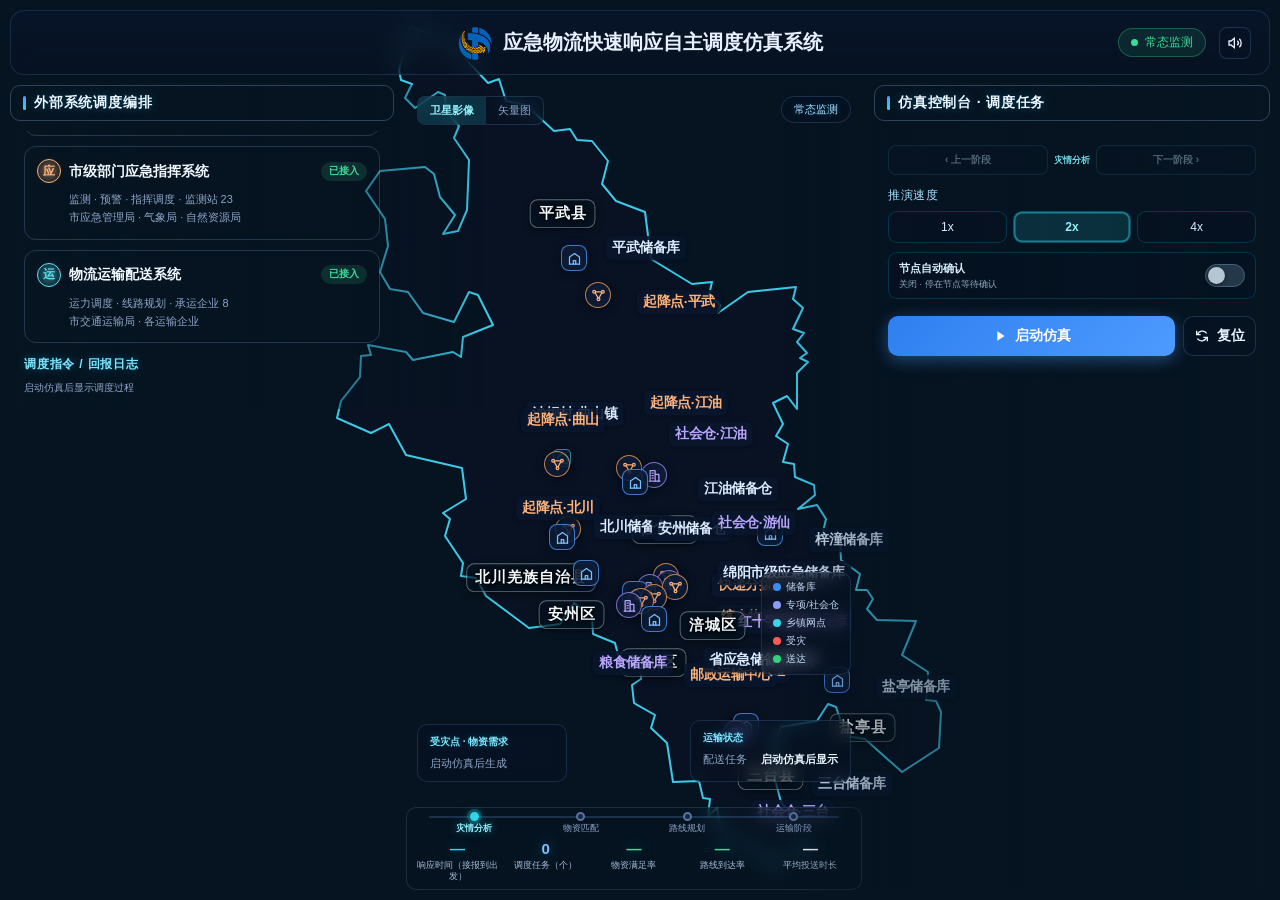
==== commit a41697b0: "Add files via upload" ====
--- a/index.html
+++ b/index.html
@@ -156,16 +156,14 @@
   background:rgba(5,19,37,.96);box-shadow:0 3px 9px rgba(0,0,0,.48);color:#ccecff;
   font-size:12px;font-weight:650;line-height:1.3;white-space:nowrap;text-shadow:0 1px 2px #000}
 .mk.unit .unit-info b{color:#fff;font-size:13px;font-variant-numeric:tabular-nums}
-.mk.unit.team .unit-info{min-width:0;width:max-content;max-width:250px;border-color:rgba(238,189,114,.82);color:#ffe2b0}
-.mk.unit.team-label-slot-1 .team-unit-info,.mk.unit.team-label-slot-3 .team-unit-info{left:auto;right:23px;transform-origin:right top}
-.mk.unit.team-label-slot-2 .team-unit-info,.mk.unit.team-label-slot-3 .team-unit-info{top:14px}
 .mk.uav .mk-ic{width:32px;height:32px;border-radius:50%;color:#fff;border:2px solid #fff;background:#06b6d4;
   box-shadow:0 0 0 3px rgba(6,182,212,.4),0 4px 10px rgba(6,182,212,.5)}
 .mk.unit.uav .mk-ic{animation:uavHover 1.1s ease-in-out infinite}
 .mk.unit.uav.uav-idle .mk-ic{animation:none}
 .mk.unit.uav-preposition .uav-state{position:absolute;left:18px;top:-18px;z-index:4;scale:var(--map-label-scale,1);transition:scale .16s ease;transform-origin:left top;padding:3px 7.5px;border:1px solid rgba(80,227,237,.55);border-radius:8px;
   background:rgba(5,19,37,.96);box-shadow:0 3px 9px rgba(0,0,0,.42);color:#a7f5ff;font-size:12px;font-weight:700;line-height:1.25;white-space:nowrap}
-.mk.unit.uav-preposition-second .uav-unit-info{left:auto;right:23px;transform-origin:right top}
+.mk.unit.uav-preposition-second .uav-unit-info,.mk.unit.uav-vehicle-second .uav-unit-info{left:auto;right:23px;transform-origin:right top}
+.mk.unit.uav-vehicle-third .uav-unit-info{left:23px;top:42px;transform-origin:left top}
 @keyframes uavHover{50%{transform:translateY(-3px);box-shadow:0 0 0 5px rgba(6,182,212,.18),0 7px 13px rgba(6,182,212,.55)}}
 @keyframes afPulse{0%{box-shadow:0 0 0 0 rgba(225,29,72,.65),0 6px 16px rgba(225,29,72,.5)}100%{box-shadow:0 0 0 42px rgba(225,29,72,0),0 6px 16px rgba(225,29,72,.5)}}
 .mk-label{position:absolute;left:15px;top:-5px;scale:var(--map-label-scale,1);transition:scale .16s ease;transform-origin:left top;white-space:nowrap;font-size:15px;font-weight:600;
@@ -710,7 +708,7 @@
  affected:[],blocked:new Set(),demands:{},tasks:[],logs:[],
  radius:0,targetR:0,seed:1,stock:{},usedT:{},usedU:{},busy:{},curCmd:{},muted:false,layer:'sat',
   activeNow:[],engaged:{},routesDirty:true,flew:false,
-   incident:{timer:null,elapsed:0,lastTick:0,videoShown:false,shown:false,complete:false,result:null,cameraSeen:[],
+   incident:{timer:null,elapsed:0,lastTick:0,videoShown:false,shown:false,complete:false,reportAnnounced:false,result:null,cameraSeen:[],
     focusRequested:false,mapFocusReady:false},logistics:null};
 /* ===== 工具：稳定哈希 ===== */
 function hash01(i,seed){const x=Math.sin(i*127.1+seed*311.7)*43758.5453;return x-Math.floor(x);}
@@ -866,6 +864,14 @@
  const tileNamesAvailable=regionalView&&(M._annoOk||0)>0;
  Object.values(M.adminAreaMarkers).forEach(marker=>marker.setOpacity(S.layer==='sat'&&(!regionalView||!tileNamesAvailable)?1:0));
 }
+const MAP_OVERVIEW={center:[31.87,104.74],zoom:8.75};
+const MIANYANG_SPOT_MAX_ZOOM=10.5;
+function syncMianyangSpotVisibility(){
+ if(!M.map||!M.spot)return;
+ const visible=M.map.getZoom()<=MIANYANG_SPOT_MAX_ZOOM;
+ if(visible&&!M.map.hasLayer(M.spot))M.spot.addTo(M.map);
+ else if(!visible&&M.map.hasLayer(M.spot))M.spot.remove();
+}
 const M={online:false,map:null,moving:false,nodeMarkers:{},adminAreaMarkers:{},units:{},routeL:null,focusM:null,
  visible(){return !!M.map&&!document.getElementById('mapWrap').classList.contains('fallback');},
  applyMianyangSpot(){
@@ -892,13 +898,13 @@
   const el=document.getElementById('mapLeaflet');
   if(M.map||el._leaflet_id)return;
   const map=L.map(el,{zoomControl:false,attributionControl:false,doubleClickZoom:false,
-   boxZoom:false,keyboard:false,zoomAnimation:false,fadeAnimation:false,zoomSnap:.25}).setView([31.87,104.74],8.75);
+   boxZoom:false,keyboard:false,zoomAnimation:false,fadeAnimation:false,zoomSnap:.25}).setView(MAP_OVERVIEW.center,MAP_OVERVIEW.zoom);
   M.map=map;
   const updateMapLabelScale=()=>{
    const zoom=map.getZoom(),scale=zoom<=5?0.5:zoom<=6?0.55:zoom<=7?0.67:zoom<=8?0.8:zoom<=9?0.9:1;
    el.style.setProperty('--map-label-scale',String(scale));
   };
-  updateMapLabelScale();map.on('zoomend',()=>{updateMapLabelScale();syncSatelliteRoadOverlay();});
+  updateMapLabelScale();map.on('zoomend',()=>{updateMapLabelScale();syncSatelliteRoadOverlay();syncMianyangSpotVisibility();});
   map.on('moveend zoomend resize',scheduleMapLabelLayout);
   mapLabelObserver=new MutationObserver(scheduleMapLabelLayout);
   mapLabelObserver.observe(el,{childList:true,subtree:true,attributes:true,attributeFilter:['class','hidden']});
@@ -945,6 +951,7 @@
  M.baseSat.on('tileerror',()=>M._satBad++);
   /* 开场即绘制随页面内置的绵阳市界，遮暗市域外区域并突出本次演示范围。 */
   M.applyMianyangSpot();
+  syncMianyangSpotVisibility();
   setTimeout(()=>map.invalidateSize(),100);
  setTimeout(()=>{if(M.map)map.invalidateSize();},350);
  setTimeout(()=>{if(M.map)map.invalidateSize();},800);
@@ -961,10 +968,8 @@
   M.nodeMarkers[LOGISTICS_CFG.handoff]?.setOpacity(logisticsTransferPointVisible(S.logistics)?1:0);
   M.routeL.clearLayers();
    if(S.logistics&&S.logistics.active){drawLogisticsMap();return;}
-  if(S.phase>=1){const c=ll(S.cfg.epic),flood=S.cfg.type==='洪灾';
-   L.circle(c,{radius:S.radius*1000,color:flood?'#3b8eed':'#ef4444',weight:2,dashArray:'5 5',
-    fillColor:flood?'#3b8eed':'#ef4444',fillOpacity:.12}).addTo(M.routeL);}
-  /* 断路标识仅在路线规划阶段显示，灾情触发/辅助分析阶段只呈现灾情范围。 */
+  /* 灾情点用点位与聚焦标识表达；避免范围圈被误看成道路封闭线。 */
+  /* 断路标识仅在路线规划阶段显示；灾情阶段只呈现事件点位与现场视频。 */
   if(S.step===5)S.blocked.forEach(k=>{const e=EDGES[k];
    L.polyline([ll(e.a),ll(e.b)],{color:'#ef4444',weight:3,dashArray:'7 6',opacity:.9}).addTo(M.routeL);});
   S.tasks.forEach(t=>{
@@ -980,7 +985,7 @@
   const a=t._anim,prog=taskProgress(t);
   if(t.preposition&&t.status==='hold'){
    /* 待命泊位取航线法向偏移：只横向让开转运点图钉，不沿航线回退，避免出现“倒退”观感。 */
-   const start=a.pts[0],end=a.pts[a.pts.length-1],slot=(t.prepositionIndex||0)%2?1:-1;
+   const start=a.pts[0],end=a.pts[a.pts.length-1],slot=(Number(t.vehicleNo)||1)-2;
    const dLat=end[0]-start[0],dLng=end[1]-start[1],len=Math.hypot(dLat,dLng)||1;
    return[end[0]+slot*.0006*(dLng/len),end[1]-slot*.0006*(dLat/len)];
   }
@@ -989,10 +994,11 @@
    if(acc+a.segs[i]>=traveled){const r=a.segs[i]?(traveled-acc)/a.segs[i]:0;
     position=[p0[0]+(p1[0]-p0[0])*r,p0[1]+(p1[1]-p0[1])*r];break;}acc+=a.segs[i];}
   if(t.preposition){
-   const start=a.pts[0],end=a.pts[a.pts.length-1],slot=(t.prepositionIndex||0)%2?1:-1;
+   const start=a.pts[0],end=a.pts[a.pts.length-1],slot=(Number(t.vehicleNo)||1)-2;
    const dLat=end[0]-start[0],dLng=end[1]-start[1],len=Math.hypot(dLat,dLng)||1;
    return[position[0]+slot*.0006*(dLng/len),position[1]-slot*.0006*(dLat/len)];
   }
+  if(t.mode==='uav')return[position[0],position[1]+(((Number(t.vehicleNo)||1)-2)*.00055)];
   return position;
  },
  clearUnits(){
@@ -1012,16 +1018,15 @@
     const info=isTruck
      ?'<div class="unit-info"><span>所属物流公司 <b>'+ (t.carrier||'应急运力') +'</b></span><span>车牌号 <b>'+ (t.licensePlate||'待编组') +'</b></span><span>距终点 <b class="unit-distance">--.- km</b> · 预计 <b class="unit-eta">-- 分</b></span><span>当前车速 <b class="unit-speed">'+unitTelemetrySpeed(t,i)+' km/h</b></span></div>'
      :t.mode==='uav'
-      ?'<div class="unit-info uav-unit-info"><span>无人机型号 <b>DJI FlyCart 100</b></span><span>无人机编号 <b>'+uavCallsign(t,i)+'</b></span><span>飞行状态 <b class="uav-flight-status">'+(t.preposition?'空机前置飞行':'载货投送中')+'</b></span><span>当前飞行速度 <b class="unit-speed">'+unitTelemetrySpeed(t,i)+' km/h</b></span></div>'
-      :t.mode==='team'?'<div class="unit-info team-unit-info">'+rescueTeamName(t)+'</div>':'';
-    const teamSlot=t.mode==='team'?((Number(t.vehicleNo)||i+1)-1)%4:0;
-    const ic=L.divIcon({className:'mk unit'+(t.mode==='uav'?' uav':'')+(t.preposition?' uav-preposition':'')+(t.preposition&&t.prepositionIndex%2===1?' uav-preposition-second':'')+(t.mode==='team'?' team team-label-slot-'+teamSlot:''),html:'<div class="mk-ic">'+(MK_ICON[t.mode]||MK_ICON.unit)+'</div>'+info,
+      ?'<div class="unit-info uav-unit-info"><span>无人机型号 <b>FlyCart 200</b></span><span>无人机编号 <b>'+uavCallsign(t,i)+'</b></span><span>飞行状态 <b class="uav-flight-status">'+(t.preposition?'空机前置飞行':t.returning?'空载返航中':'载货投送中')+'</b></span><span>当前飞行速度 <b class="unit-speed">'+unitTelemetrySpeed(t,i)+' km/h</b></span></div>'
+      :'';
+    const ic=L.divIcon({className:'mk unit'+(t.mode==='uav'?' uav':'')+(t.vehicleNo===2?' uav-vehicle-second':'')+(t.vehicleNo===3?' uav-vehicle-third':'')+(t.preposition?' uav-preposition':'')+(t.preposition&&t.prepositionIndex%2===1?' uav-preposition-second':''),html:'<div class="mk-ic">'+(MK_ICON[t.mode]||MK_ICON.unit)+'</div>'+info,
      iconSize:[0,0],iconAnchor:[0,0]});
     M.units[i]=L.marker([0,0],{icon:ic,interactive:false}).addTo(M.map);}
    M.units[i].setLatLng(M.unitLatLng(t));
    if(t.mode==='uav'){
     const state=M.units[i].getElement()?.querySelector('.uav-flight-status');
-    if(state)state.textContent=t.status==='hold'?'转运点待命':t.preposition?'空机前置飞行':'载货投送中';
+     if(state)state.textContent=t.status==='hold'?'转运点待命':t.preposition?'空机前置飞行':t.returning?'空载返航中':'载货投送中';
    }
    const unitElement=M.units[i].getElement();
    if(t.mode==='uav')unitElement?.classList.toggle('uav-idle',t.status==='hold');
@@ -1092,7 +1097,8 @@
  },
  resetView(){
   if(!M.visible())return;
-  M.map.flyTo([31.55,104.82],8,{duration:.6});
+  /* 复位与开场总览保持同一视角，避免启动健康检查完成后地图突然缩小并偏移。 */
+  M.map.flyTo(MAP_OVERVIEW.center,MAP_OVERVIEW.zoom,{duration:.6});
   if(M.focusM){M.map.removeLayer(M.focusM);M.focusM=null;}
   M.routeL.clearLayers();
   Object.values(M.units).forEach(x=>M.map.removeLayer(x));M.units={};
@@ -1200,9 +1206,10 @@
  let position=pts[pts.length-1];
  for(let i=0;i<pts.length-1;i++){const a=pts[i],b=pts[i+1],seg=Math.hypot(b.x-a.x,b.y-a.y);
   if(acc+seg>=traveled){const r=seg?(traveled-acc)/seg:0;position={x:a.x+(b.x-a.x)*r,y:a.y+(b.y-a.y)*r};break;}acc+=seg;}
- if(t.preposition){const start=pts[0],end=pts[pts.length-1],slot=(t.prepositionIndex||0)%2?1:-1;
+ if(t.preposition){const start=pts[0],end=pts[pts.length-1],slot=(Number(t.vehicleNo)||1)-2;
   const dx=end.x-start.x,dy=end.y-start.y,len=Math.hypot(dx,dy)||1;
   return{x:position.x+slot*5*(-dy/len),y:position.y+slot*5*(dx/len)};}
+ if(t.mode==='uav')return{x:position.x+((Number(t.vehicleNo)||1)-2)*4.5,y:position.y};
  return position;
 }
 function drawFallback(){
@@ -1216,8 +1223,7 @@
  REGIONS.forEach(r=>{
   h+=`<polygon points="${r.pts.map(p=>p.join(',')).join(' ')}" fill="${TH.land}" stroke="${TH.line}"/>`;
   h+=`<text x="${r.cen[0]}" y="${r.cen[1]}" font-size="22" fill="${TH.label}" text-anchor="middle">${r.name}</text>`;});
- if(S.phase>=1){const c=ALL[S.cfg.epic],flood=S.cfg.type==='洪灾';
-  h+=`<circle cx="${c.x}" cy="${c.y}" r="${S.radius*15}" fill="${flood?'rgba(56,150,230,.12)':'rgba(255,90,82,.08)'}" stroke="${flood?'rgba(56,150,230,.5)':'rgba(255,90,82,.5)'}" stroke-dasharray="5 5"/>`;}
+ /* 灾情点用点位与聚焦标识表达；离线示意图也不绘制范围圈。 */
  const showBlockedRoads=S.step===5&&!(S.logistics?.active&&S.logistics.routeRolloverActivated);
  EDGES.forEach((e,k)=>{const a=ALL[e.a],b=ALL[e.b];
   h+=showBlockedRoads&&S.blocked.has(k)
@@ -1238,20 +1244,20 @@
      const points=ids.map(id=>ALL[id]).filter(Boolean).map(p=>p.x+','+p.y).join(' ');
      if(points)h+='<polyline points="'+points+'" fill="none" stroke="'+color+'" stroke-width="'+width+'" stroke-opacity="'+opacity+'" stroke-dasharray="'+dash+'" stroke-linecap="round" stroke-linejoin="round"/>';
     };
-    if(!S.logistics.routeRolloverActivated){
+     if(!S.logistics.routeRolloverActivated){
      if(S.logistics.initialRoutesVisible)S.logistics.initialRoutes.forEach((route,i)=>drawFallbackRoute(fallbackRoadNodes(route.depot,LOGISTICS_CFG.handoff),['#70c7ff','#b29aff','#57dac3'][i%3],3.2,.95,'8 5'));
     }else{
-     S.logistics.routes.filter(route=>route.detoured).forEach(route=>drawFallbackRoute(fallbackRoadNodes(route.depot,LOGISTICS_CFG.handoff),'#aeb7c6',2.5,.42,'7 6'));
       S.logistics.routes.forEach((route,i)=>drawFallbackRoute(fallbackRouteNodes(route),['#70c7ff','#b29aff','#57dac3'][i%3],route===S.logistics.fastest?4.5:3.2,.96,'7 4'));
     }
    }
-    if(S.step===4&&S.logistics.routeRolloverDetected&&S.logistics.planned&&!S.logistics.routeRolloverActivated){const road=LOGISTICS_CLOSED_ROAD.fallbackPath.map(p=>p.join(',')).join(' '),a=S.logistics,alertPending=a.roadClosurePromptReady===false,elapsed=alertPending?Math.max(0,performance.now()-a.roadClosureAlertStartedAt):0,
+     if(S.step===4&&S.logistics.routeIncidentOverlaysVisible&&!S.logistics.routeRolloverActivated){const road=LOGISTICS_CLOSED_ROAD.fallbackPath.map(p=>p.join(',')).join(' '),a=S.logistics,alertPending=a.roadClosurePromptReady===false,elapsed=alertPending?Math.max(0,performance.now()-a.roadClosureAlertStartedAt):0,
      flash=.2+.8*Math.pow(Math.abs(Math.sin(elapsed/1000*Math.PI*2)),4),lineOpacity=alertPending?flash:1,lineWidth=alertPending?3.5+flash*2.5:5;
     h+='<polyline points="'+road+'" fill="none" stroke="#171018" stroke-width="9" stroke-linecap="round" stroke-linejoin="round"/>'
      +'<polyline points="'+road+'" fill="none" stroke="#ff3f43" stroke-width="'+lineWidth.toFixed(1)+'" stroke-opacity="'+lineOpacity.toFixed(2)+'" stroke-linecap="round" stroke-linejoin="round"/>';
     h+='<circle cx="'+c.x+'" cy="'+c.y+'" r="'+(alertPending?8+flash*3:10)+'" fill="#ff5348" fill-opacity="'+(alertPending?(.08+flash*.16):'.18')+'" stroke="#ff655f" stroke-width="2"/>';
     if(!alertPending)h+='<text x="'+c.x+'" y="'+(c.y+6)+'" fill="#ff655f" font-size="18" font-weight="900" text-anchor="middle">×</text>';}
     if(S.step===4&&S.logistics.routeRolloverActivated&&S.logistics.planned||S.step>=6)h+='<circle cx="'+d.x+'" cy="'+d.y+'" r="7" fill="#ffd166"/><text x="'+(d.x+22)+'" y="'+(d.y-14)+'" font-size="18" fill="#ffe6a3">S105绕行点</text>';
+    if(S.step===4&&S.logistics.routeRolloverActivated&&S.logistics.routeDroneLineVisible){const from=ALL[LOGISTICS_CFG.handoff],to=INCIDENT.media.find(item=>item.targetNumber===2)||INCIDENT.media[1];h+='<line x1="'+from.x+'" y1="'+from.y+'" x2="'+to.targetX+'" y2="'+to.targetY+'" stroke="#50e3ed" stroke-width="2.5" stroke-dasharray="5 7" opacity=".95"/><circle cx="'+to.targetX+'" cy="'+to.targetY+'" r="13" fill="#ffc264" stroke="#fff" stroke-width="2"/><text x="'+to.targetX+'" y="'+(to.targetY+6)+'" text-anchor="middle" font-size="17" font-weight="900" fill="#061421">2</text>';}
    if(S.step>=7)S.tasks.filter(t=>t.preposition&&['run','hold'].includes(t.status)).forEach((t,i)=>{const a=ALL[t.via[0]],b=ALL[t.via[1]];
     h+='<line x1="'+a.x+'" y1="'+a.y+'" x2="'+b.x+'" y2="'+b.y+'" stroke="#50e3ed" stroke-width="2" stroke-dasharray="4 5" opacity=".82"/>';});
   }
@@ -1294,7 +1300,7 @@
     +'<text x="'+(x+14)+'" y="'+(y+52)+'" font-size="16" fill="#9eb5c9">直线 '+w.distance.toFixed(1)+' km · 库存核对中</text>';
   });
  }
-  if(S.step>=7)S.tasks.forEach((t,i)=>{if(t.status!=='run'&&t.status!=='hold')return;const p=fbUnitPos(t),c=t.mode==='uav'?'#38d6e6':t.mode==='team'?'#eebd72':'#7db8ff';
+  if(S.step>=7)S.tasks.forEach((t,i)=>{if(t.status!=='run'&&t.status!=='hold')return;const p=fbUnitPos(t),c=t.mode==='uav'?'#38d6e6':'#7db8ff';
   h+=`<circle cx="${p.x}" cy="${p.y}" r="6" fill="${c}" opacity=".25"/><circle cx="${p.x}" cy="${p.y}" r="3.2" fill="${c}"/>`;
   if(t.mode==='truck'){
    const progress=taskProgress(t),remainingKm=Math.max(0,t.dist*(1-progress));
@@ -1305,19 +1311,12 @@
     +`<text x="${boxX+12}" y="${boxY+63}" font-size="14.4" fill="#dcefff">距终点 ${remainingKm.toFixed(1)} km · 预计 ${eta} 分</text>`
     +`<text x="${boxX+12}" y="${boxY+84}" font-size="14.4" fill="#9edbff">当前车速 ${unitTelemetrySpeed(t,i)} km/h</text>`;
   }else if(t.mode==='uav'&&!(t.preposition&&t.status==='hold')){
-   const boxX=p.x>430?p.x-330:p.x+8,boxY=t.preposition&&t.prepositionIndex%2===1?Math.min(648,p.y+14):Math.max(4,p.y-98),state=t.status==='hold'?'转运点待命':t.preposition?'空机前置飞行':'载货投送中';
+   const boxX=p.x>430?p.x-330:p.x+8,boxY=t.vehicleNo===2?Math.min(648,p.y+14):t.vehicleNo===3?Math.min(648,p.y+112):Math.max(4,p.y-98),state=t.status==='hold'?'转运点待命':t.preposition?'空机前置飞行':t.returning?'空载返航中':'载货投送中';
    h+=`<rect x="${boxX}" y="${boxY}" width="320" height="92" rx="8" fill="#081d34f5" stroke="#50dcebb8"/>`
-    +`<text x="${boxX+12}" y="${boxY+21}" font-size="14.4" fill="#dcefff">无人机型号 DJI FlyCart 100</text>`
+    +`<text x="${boxX+12}" y="${boxY+21}" font-size="14.4" fill="#dcefff">无人机型号 FlyCart 200</text>`
     +`<text x="${boxX+12}" y="${boxY+42}" font-size="14.4" fill="#9edbff">无人机编号 ${uavCallsign(t,i)}</text>`
     +`<text x="${boxX+12}" y="${boxY+63}" font-size="14.4" fill="#dcefff">飞行状态 ${state}</text>`
     +`<text x="${boxX+12}" y="${boxY+84}" font-size="14.4" fill="#9edbff">当前飞行速度 ${unitTelemetrySpeed(t,i)} km/h</text>`;
-  }else if(t.mode==='team'){
-   const group=Number(t.vehicleNo)||i+1,slot=(group-1)%4,boxW=236,boxH=34,preferredLeft=slot===1||slot===3,
-    left=preferredLeft?p.x>boxW+12:p.x>760-boxW-12,below=slot>=2,boxX=left?p.x-boxW-12:p.x+12,
-    boxY=Math.max(4,Math.min(702,p.y-boxH/2+(below?24:-24))),edgeX=left?boxX+boxW:boxX;
-   h+='<line x1="'+p.x+'" y1="'+p.y+'" x2="'+edgeX+'" y2="'+(boxY+boxH/2)+'" stroke="#eebd72" stroke-width="1.5" opacity=".9"/>'
-    +'<rect x="'+boxX+'" y="'+boxY+'" width="'+boxW+'" height="'+boxH+'" rx="7" fill="#251c29f5" stroke="#eebd72" stroke-width="1.5"/>'
-    +'<text x="'+(boxX+10)+'" y="'+(boxY+22)+'" font-size="14.4" font-weight="700" fill="#ffe2b0">'+rescueTeamName(t)+'</text>';
   }});
    if(FB.focusId){const p=ALL[FB.focusId],village=S.started&&FB.focusId===INCIDENT.epic;
     h+=`<circle cx="${p.x}" cy="${p.y}" r="${village?8:16}" fill="none" stroke="#ff855a" stroke-width="${village?1:2}"><animate attributeName="r" values="${village?'6;18;6':'12;38;12'}" dur="1.7s" repeatCount="indefinite"/></circle>`;
@@ -1382,14 +1381,14 @@
  const x=Math.sin(dla/2)**2+Math.cos(la1)*Math.cos(la2)*Math.sin(dlo/2)**2;
  return R*2*Math.asin(Math.sqrt(x));
 }
-SPD.truck=0.7;SPD.uav=1.3; /* km/min：山区公路约42km/h，物流无人机约78km/h */
+SPD.truck=0.7;SPD.uav=2.6; /* km/min：山区公路约42km/h，末端无人机按提速后的156km/h演示 */
 /* 运输画面中车辆与无人机统一播放倍率；每段车辆/无人机移动约用5秒展示，路线ETA仍按原始运力参数计算。 */
-const TASK_PLAYBACK_RATE=Object.freeze({truck:1,uav:1,team:2});
+const TASK_PLAYBACK_RATE=Object.freeze({truck:1,uav:1});
 const TASK_TRANSPORT_SECONDS=5,TASK_SIM_UNITS_PER_SECOND=1.25;
-const UAV_PREPOSITION_SPEED_FACTOR=2;
+const UAV_PREPOSITION_SPEED_FACTOR=2,UAV_DELIVERY_SPEED_FACTOR=2;
 function taskPlaybackRate(task){return TASK_PLAYBACK_RATE[task?.mode]||1;}
 function taskTransportPlaybackSpan(task){
- return TASK_TRANSPORT_SECONDS*TASK_SIM_UNITS_PER_SECOND*simulationSpeed()*taskPlaybackRate(task)/(task?.preposition?UAV_PREPOSITION_SPEED_FACTOR:1);
+ return TASK_TRANSPORT_SECONDS*TASK_SIM_UNITS_PER_SECOND*simulationSpeed()*taskPlaybackRate(task)/(task?.preposition?UAV_PREPOSITION_SPEED_FACTOR:task?.mode==='uav'?UAV_DELIVERY_SPEED_FACTOR:1);
 }
 function taskPlaybackSpan(task){
  if(task?.mode==='truck'||task?.mode==='uav'){
@@ -1402,15 +1401,9 @@
  const ordinal=Number(task?.vehicleNo)||S.tasks.slice(0,index+1).filter(t=>t.mode==='uav').length||index+1;
  return'SC_MY_QS_A003_'+String(ordinal).padStart(2,'0');
 }
-function rescueTeamName(task){
- const tasks=S.tasks.filter(t=>t.mode==='team'),group=Number(task?.vehicleNo)||tasks.indexOf(task)+1;
- const names=['一','二','三','四','五','六','七','八','九','十'];
- const ordinal=names[group-1]||String(group);
- return'曲山镇沙坝村'+ordinal+'组救援队';
-}
 function unitTelemetrySpeed(task,index){
  if(task.status==='hold')return 0;
- const isUav=task.mode==='uav',base=isUav?18:SPD[task.mode]*60*taskPlaybackRate(task),swing=isUav?1.3:3;
+ const isUav=task.mode==='uav',base=isUav?36:SPD[task.mode]*60*taskPlaybackRate(task),swing=isUav?2.6:3;
  const ordinal=Number(task.vehicleNo)||index+1,phase=ordinal*1.618+(task.preposition?0.83:0);
  const elapsed=Math.max(0,simNow()-Number(task.start||0))*taskPlaybackRate(task);
  const wave=.68*Math.sin(elapsed*.62+phase)+.32*Math.sin(elapsed*1.17+phase*1.73);
@@ -1429,7 +1422,7 @@
 /* ============ 场景一：固定事件与辅助分析状态机 ============ */
 const INCIDENT={
  type:'山体滑坡、内涝',epic:'T1',location:'北川羌族自治县 · 曲山镇 · 沙坝村',
- village:'沙坝村',monitoring:{},villageReport:{shelteredPeople:96,source:'曲山镇沙坝村村委会'},
+ village:'沙坝村',monitoring:{},villageReport:{shelteredPeople:96,source:'沙坝村村委会'},
  zoom:15.2,radiusKm:.6,
  // 沙坝村附近公开参考点，用于村级演示定位，不作为行政边界。
  // 坐标来源：https://html.rhhz.net/dqwlxb/20101006.htm （图10）
@@ -1490,15 +1483,96 @@
 }
 function routePlanningCameraContext(){
  const a=S.logistics;
- return!!(a&&a.active&&S.step===4&&!a.routeRolloverActivated&&a.routeCameraReady&&a.routeIncidentSequenceStarted);
+ return!!(a&&a.active&&S.step===4&&!a.routeRolloverActivated&&a.routeCameraReady&&a.routeCameraDisplayEnabled&&a.routeIncidentSequenceStarted);
+}
+function focusRouteIncidentCamera(mode,a=S.logistics){
+ if(!a||S.logistics!==a||!a.active||S.step!==4)return Promise.resolve(false);
+ if(a.routeCameraFocusMode===mode){scheduleIncidentCameraConnectors();return Promise.resolve(true);}
+ a.routeCameraFocusMode=mode;
+ const hazardItems=INCIDENT.media.filter(item=>item.targetNumber===1||item.targetNumber===3);
+ const finish=()=>{
+  if(S.logistics!==a||!a.active||S.step!==4)return false;
+  if(mode==='hazards'&&M.visible())a.routeHazardFocusZoom=M.map.getZoom();
+  scheduleIncidentCameraConnectors();
+  return true;
+ };
+ if(M.visible()&&M.map){
+  const left=document.querySelector('.panel-left')?.getBoundingClientRect().width||330;
+  const right=document.querySelector('.panel-right')?.getBoundingClientRect().width||350;
+  return new Promise(resolve=>{
+   let settled=false;
+   const complete=()=>{
+    if(settled)return;settled=true;
+    if(a._routeFocusTimer){clearTimeout(a._routeFocusTimer);a._routeFocusTimer=null;}
+    M.map.off('moveend',complete);resolve(finish());
+   };
+   M.map.on('moveend',complete);
+   a._routeFocusTimer=setTimeout(complete,1800);
+   if(mode==='hazards'){
+    const bounds=L.latLngBounds(hazardItems.map(item=>wgs2gcj(item.targetLng,item.targetLat)));
+    M.map.flyToBounds(bounds,{paddingTopLeft:[left+42,118],paddingBottomRight:[right+42,138],maxZoom:INCIDENT.zoom,duration:.95});
+    }else if(mode==='accident'){
+     M.map.flyTo(wgs2gcj(LOGISTICS_CLOSED_ROAD.lng,LOGISTICS_CLOSED_ROAD.lat),a.routeHazardFocusZoom||INCIDENT.zoom,{duration:.85});
+    }else{
+    const point=hazardItems.find(item=>item.targetNumber===3)||INCIDENT.media[2];
+    M.map.flyTo(wgs2gcj(point.targetLng,point.targetLat),a.routeHazardFocusZoom||INCIDENT.zoom,{duration:.85});
+   }
+   /* 已经在目标视野时 Leaflet 不一定再次发出 moveend。 */
+   setTimeout(complete,1900);
+  });
+ }
+ const svg=document.getElementById('mapFallback');
+ if(svg){
+  if(mode==='hazards'){
+   const cx=hazardItems.reduce((n,item)=>n+item.targetX,0)/hazardItems.length;
+   const cy=hazardItems.reduce((n,item)=>n+item.targetY,0)/hazardItems.length;
+   a.routeHazardFocusZoom=INCIDENT.zoom;
+   a.routeHazardFocusViewBox={x:cx-60,y:cy-54,width:120,height:108};
+  }
+  const box=a.routeHazardFocusViewBox||{x:INCIDENT.media[2].targetX-60,y:INCIDENT.media[2].targetY-54,width:120,height:108};
+   const point=mode==='accident'?LOGISTICS_CLOSED_ROAD:null;
+   svg.setAttribute('viewBox',point?`${point.x-box.width/2} ${point.y-box.height/2} ${box.width} ${box.height}`:`${box.x} ${box.y} ${box.width} ${box.height}`);
+  drawFallback();
+ }
+ scheduleIncidentCameraConnectors();
+ return Promise.resolve(true);
+}
+function focusLogisticsDroneRoute(a=S.logistics){
+ if(!a||S.logistics!==a||!a.active||S.step!==4||!a.planned||!a.routeRolloverActivated)return Promise.resolve(false);
+ const villagePoint=INCIDENT.media.find(item=>item.targetNumber===2)||INCIDENT.media[1];
+ const reveal=()=>{
+  if(S.logistics!==a||!a.active||S.step!==4)return false;
+  a.routeDroneLineVisible=true;S.routesDirty=true;VIEW.draw();drawLogisticsPanels();
+  return true;
+ };
+ if(M.visible()&&M.map){
+  const left=document.querySelector('.panel-left')?.getBoundingClientRect().width||330;
+  const right=document.querySelector('.panel-right')?.getBoundingClientRect().width||350;
+   const hazardPoints=INCIDENT.media.filter(item=>item.targetNumber===1||item.targetNumber===3).map(item=>wgs2gcj(item.targetLng,item.targetLat));
+   const bounds=L.latLngBounds([ll(LOGISTICS_CFG.handoff),wgs2gcj(villagePoint.targetLng,villagePoint.targetLat),...hazardPoints]);
+  return new Promise(resolve=>{
+   let settled=false;
+   const finish=()=>{if(settled)return;settled=true;clearTimeout(a._routeDeliveryFocusTimer);M.map.off('moveend',finish);resolve(reveal());};
+   M.map.on('moveend',finish);
+   a._routeDeliveryFocusTimer=setTimeout(finish,1900);
+   M.map.flyToBounds(bounds,{paddingTopLeft:[left+42,112],paddingBottomRight:[right+42,136],maxZoom:INCIDENT.zoom,duration:1.05});
+  });
+ }
+ const from=ALL[LOGISTICS_CFG.handoff],to=villagePoint,svg=document.getElementById('mapFallback');
+  if(svg){const points=[from,{x:to.targetX,y:to.targetY},...INCIDENT.media.filter(item=>item.targetNumber===1||item.targetNumber===3).map(item=>({x:item.targetX,y:item.targetY}))];
+   const xs=points.map(point=>point.x),ys=points.map(point=>point.y),minX=Math.min(...xs),maxX=Math.max(...xs),minY=Math.min(...ys),maxY=Math.max(...ys);
+   const width=Math.max(150,maxX-minX+70),height=Math.max(126,maxY-minY+60),cx=(minX+maxX)/2,cy=(minY+maxY)/2;
+   svg.setAttribute('viewBox',`${cx-width/2} ${cy-height/2} ${width} ${height}`);drawFallback();}
+ return Promise.resolve(reveal());
 }
 function incidentCameraContextActive(){return SP.o===SCENES.disaster||routePlanningCameraContext();}
 function incidentCameraItems(){
  if(!routePlanningCameraContext())return INCIDENT.media;
- const items=[INCIDENT.media[0],INCIDENT.media[2]];
  const closed=LOGISTICS_CLOSED_ROAD;
-  items.push({type:'video',src:'assets/monitoring/truck-rollover.mp4',cap:'原定规划道路事故',cameraKey:'truck-rollover',cameraBadge:'!',cameraColor:'#ff5b61',targetNumber:0,targetName:'道路事故点',targetIssue:'原定规划道路发生事故，无法通行',targetLat:closed.lat,targetLng:closed.lng,targetX:closed.x,targetY:closed.y});
- return items;
+  const rollover={type:'video',src:'assets/monitoring/truck-rollover.mp4',cap:closed.narrationName+'交通事故',cameraKey:'truck-rollover',cameraBadge:'!',cameraColor:'#ff5b61',targetNumber:0,targetName:closed.roadName,targetIssue:closed.locationName+'路段发生交通事故，当前无法通行',targetLat:closed.lat,targetLng:closed.lng,targetX:closed.x,targetY:closed.y};
+  if(S.logistics.routeCameraContentMode==='accident')return[rollover];
+  if(S.logistics.routeCameraContentMode==='hidden')return[];
+  return[INCIDENT.media[0],INCIDENT.media[2]];
 }
 function incidentCameraItemColor(item,index){
  if(item.cameraColor)return item.cameraColor;
@@ -1510,7 +1584,8 @@
 function activateRouteRolloverAfterVideo(item){
  const a=S.logistics;
   if(item?.cameraKey!=='truck-rollover'||!a||!a.active||S.step!==4||a.routeRolloverDetected)return;
-  a.routeRolloverDetected=true;a.roadClosurePromptReady=false;a.roadClosureAlertStartedAt=performance.now();
+   if(!a.roadDataPrepared)scanDeliveryRoads();
+   a.routeRolloverDetected=true;a.routeIncidentOverlaysVisible=true;a.roadClosurePromptReady=false;a.roadClosureAlertStartedAt=performance.now();
   if(typeof maybeActivateRouteRollover==='function')maybeActivateRouteRollover(a);
  clearTimeout(a.roadClosureAlertTimer);a.roadClosureAlertTimer=setTimeout(()=>{
    a.roadClosureAlertTimer=null;if(S.logistics!==a||!a.active||S.step!==4)return;
@@ -1521,10 +1596,11 @@
 }
 function setRouteIncidentCameraReady(ready){
  const a=S.logistics,active=!!(ready&&a&&a.active&&S.step===4&&a.routeIncidentSequenceStarted);
+ if(a&&a.active&&S.step===4)a.routeCameraDisplayEnabled=active;
  document.body.classList.toggle('route-camera-stage',!!(a&&a.active&&S.step===4));
  document.body.classList.toggle('route-camera-ready',active);
  if(!active){
-  if(SP.o!==SCENES.disaster){clearTimeout(incidentCameraAdvanceTimer);incidentCameraAdvanceTimer=0;document.getElementById('incidentCameraFloatingLayer')?.querySelector('video')?.pause();document.getElementById('incidentCameraLinks').innerHTML='';}
+   if(S.step===4||SP.o!==SCENES.disaster){clearTimeout(incidentCameraAdvanceTimer);incidentCameraAdvanceTimer=0;const tile=document.querySelector('#incidentCameraFloatingLayer .incident-monitor-float');if(tile)tile.style.visibility='hidden';document.getElementById('incidentCameraFloatingLayer')?.querySelector('video')?.pause();document.getElementById('incidentCameraLinks').innerHTML='';}
   return;
  }
  const layer=document.getElementById('incidentCameraFloatingLayer'),video=layer?.querySelector('video'),items=incidentCameraItems();
@@ -1535,8 +1611,8 @@
    if(current>=0)initialIndex=current;
   }
   renderIncidentMonitorGrid(initialIndex);a.routeCameraStarted=true;a.routeCameraStep=S.step;
- }else if(incidentCameraSelected<0||!video?.src)selectIncidentCamera(0);
- else if(!S.paused&&video.paused)video.play().then(()=>{activateRouteRolloverAfterVideo(items[incidentCameraSelected]);scheduleIncidentCameraAdvance(incidentCameraVisibleDuration());}).catch(()=>{});
+  }else if(incidentCameraSelected<0||incidentCameraSelected>=items.length||!video?.src)selectIncidentCamera(0);
+ else if(!S.paused&&video.paused){const item=items[incidentCameraSelected],focus=active?focusRouteIncidentCamera(item?.cameraKey==='truck-rollover'?'accident':'hazards',a):Promise.resolve();video.play().then(()=>Promise.resolve(focus).then(()=>{activateRouteRolloverAfterVideo(item);if(!a.routeCameraManual)scheduleIncidentCameraAdvance(incidentCameraVisibleDuration());})).catch(()=>{});}
  openIncidentCameraLinks();
  scheduleIncidentCameraConnectors();
 }
@@ -1548,6 +1624,8 @@
  const item=items[incidentCameraSelected],layer=document.getElementById('incidentCameraFloatingLayer');
  const tile=layer.querySelector('.incident-monitor-float'),video=tile?.querySelector('video'),retry=tile?.querySelector('.incident-camera-link-button');
  if(!tile||!video||!retry)return;
+ const routeManual=routeContext&&!!S.logistics?.routeCameraManual;
+ const cameraFocus=routeContext?focusRouteIncidentCamera(item?.cameraKey==='truck-rollover'?'accident':'hazards'):Promise.resolve();
  const cameraIndex=incidentCameraSelected;
  clearTimeout(incidentCameraAdvanceTimer);incidentCameraAdvanceTimer=0;
  tile.dataset.index=String(incidentCameraSelected);tile.style.setProperty('--camera-color',incidentCameraItemColor(item,incidentCameraSelected));
@@ -1557,16 +1635,18 @@
  video.pause();video.onerror=null;video.onended=null;video.src=item.src;video.muted=true;video.defaultMuted=true;video.loop=false;
  video.playbackRate=simulationVideoRate(video);video.defaultPlaybackRate=simulationVideoRate(video);
  video.setAttribute('aria-label',item.cap);retry.hidden=true;retry.textContent='点击重试播放';video.load();
- video.onended=()=>{if(incidentCameraSelected===cameraIndex&&!S.paused&&incidentCameraContextActive())selectIncidentCamera(cameraIndex+1);};
+ video.onended=()=>{if(incidentCameraSelected===cameraIndex&&!routeManual&&!S.paused&&incidentCameraContextActive())selectIncidentCamera(cameraIndex+1);};
  video.onerror=()=>{
   if(incidentCameraSelected!==cameraIndex)return;
-  retry.hidden=false;retry.textContent='监控流不可用 · 点击重试';scheduleIncidentCameraAdvance(4500/simulationSpeed());
+  retry.hidden=false;retry.textContent='监控流不可用 · 点击重试';if(!routeManual)scheduleIncidentCameraAdvance(4500/simulationSpeed());
  };
- if(!S.paused)video.play().then(()=>{retry.hidden=true;if(incidentCameraSelected===cameraIndex)activateRouteRolloverAfterVideo(item);scheduleIncidentCameraAdvance(incidentCameraVisibleDuration());}).catch(()=>{
+ if(!S.paused)video.play().then(()=>Promise.resolve(cameraFocus).then(()=>{retry.hidden=true;if(incidentCameraSelected===cameraIndex)activateRouteRolloverAfterVideo(item);if(!routeManual)scheduleIncidentCameraAdvance(incidentCameraVisibleDuration());})).catch(()=>{
   if(incidentCameraSelected!==cameraIndex)return;
-  retry.hidden=false;retry.textContent='点击重试播放';scheduleIncidentCameraAdvance(12000/simulationSpeed());
+  retry.hidden=false;retry.textContent='点击重试播放';if(!routeManual)scheduleIncidentCameraAdvance(12000/simulationSpeed());
  });
+ if(!routeManual)scheduleIncidentCameraAdvance(incidentCameraVisibleDuration());
  scheduleIncidentCameraConnectors();
+ return cameraFocus;
 }
 function scheduleIncidentCameraAdvance(delay){
  clearTimeout(incidentCameraAdvanceTimer);
@@ -1643,32 +1723,39 @@
 Object.assign(ALL[INCIDENT.epic],INCIDENT.coordinates,{name:'沙坝村·曲山镇',siteType:'village'});
 ALL[INCIDENT.epic].gcj=wgs2gcj(INCIDENT.coordinates.lng,INCIDENT.coordinates.lat);
 function incidentResult(){
- // 已安置群众人数以村委会上报为准，作为后续物资保障基数。
+ // 本次演示的已安置人数为事件输入；应急物资清单留待需求收集环节核实。
  const shelteredPeople=INCIDENT.villageReport.shelteredPeople;
  const shelteredPeopleText=shelteredPeople+'人';
  return{shelteredPeople,shelteredPeopleText,
   casualties:'伤亡人数待现场核实，持续跟踪人员安全。',
   roads:'监测发现沙坝村周边山体发生滑坡，村口道路及村内低洼巷道有积水、冲淤，部分路段通行受阻。',
-  exposure:'村委会上报：'+shelteredPeopleText+'已就近安置完成，物资不足需调拨；受灾范围：曲山镇沙坝村。'};
+  exposure:'村委会上报：'+shelteredPeopleText+'已就近安置完成，生活保障物资不足，需紧急调拨；受灾范围：曲山镇沙坝村。'};
 }
 function drawAssessment(){
  const a=S.incident,elapsed=a.elapsed,done=a.complete;
+ const reportAnnounced=done&&a.reportAnnounced;
  const p=Math.min(100,Math.floor(elapsed/INCIDENT.analysisAt*100));
  const result=a.result||incidentResult();
  const rows=[
   {label:'人员伤亡情况',at:11,value:result.casualties},
   {label:'被淹没道路及街道',at:15,value:result.roads},
-  {label:'村委会上报安置情况及物资需求',at:19,value:result.exposure}
+  {label:'应急物资情况',at:19,value:result.exposure}
  ];
  const card=document.getElementById('assessmentCard');
  card.classList.toggle('show',a.shown);card.classList.toggle('complete',done);
  card.innerHTML='<div class="assessment-head"><span>收到报警，开始灾情辅助分析</span><span class="assessment-status">'+(done?'分析完成':'计算中')+'</span></div>'
   +'<div class="assessment-sub">'+INCIDENT.location+'<br>山体滑坡、内涝 · 道路积水与损毁</div>'
-  +'<div class="assessment-monitoring">分析依据：现场监控、灾情监测及村委会现场报告</div>'
-  +(done?'<div class="assessment-result"><small>灾情辅助分析结果</small><strong>需紧急调拨应急物资</strong><span class="assessment-estimate">曲山镇沙坝村 · '+result.shelteredPeopleText+'已就近安置</span><span>村委会上报生活保障物资不足，建议立即启动应急物资调拨。</span></div>':'')
-  +rows.map(row=>{const ready=done||elapsed>=row.at;return'<div class="assessment-row '+(ready?'ready':'pending')+'"><div class="assessment-row-head"><span>'+row.label+'</span><span class="assessment-row-state">'+(ready?'已汇总':'计算中')+'</span></div><div class="assessment-value">'+(ready?row.value:'正在分析监控画面与区域暴露情况')+'</div></div>';}).join('')
+  +'<div class="assessment-monitoring">分析依据：现场监控、灾情监测及应急物资情况分析</div>'
+  +(reportAnnounced?'<div class="assessment-result"><small>灾情辅助分析结果</small><strong>需紧急调拨应急物资</strong><span class="assessment-estimate">村委会上报：'+result.shelteredPeopleText+'已就近安置</span><span>生活保障物资不足，建议立即启动应急物资调拨。</span></div>':'')
+  +rows.map(row=>{const ready=done||elapsed>=row.at,awaitingCollection=row.label==='应急物资情况'&&!reportAnnounced;const state=awaitingCollection?(done?'待村委会上报':'待需求收集'):ready?'已汇总':'计算中';const value=awaitingCollection?(done?'村委会上报信息将在播报时同步显示。':'需求清单将在后续环节核验。'):ready?row.value:'正在分析监控画面与区域暴露情况';return'<div class="assessment-row '+(awaitingCollection?'pending':ready?'ready':'pending')+'"><div class="assessment-row-head"><span>'+row.label+'</span><span class="assessment-row-state">'+state+'</span></div><div class="assessment-value">'+value+'</div></div>';}).join('')
   +'<div class="assessment-progress"><i style="width:'+p+'%"></i></div><div class="assessment-meta"><span>'+(done?'分析结果已汇总':'监控识别 · 道路分析 · 影响范围分析')+'</span><span>'+p+'%</span></div>'
-  +'<div class="assessment-note">96人已就近安置完成；村委会上报物资不足，需要调拨。</div>';
+  +'<div class="assessment-note">'+(reportAnnounced?result.shelteredPeopleText+'已就近安置完成；村委会上报生活保障物资不足，需要调拨。':done?'灾情辅助分析完成，等待村委会上报播报。':'正在分析灾情影响与应急物资情况。')+'</div>';
+}
+function revealIncidentReport(){
+ const a=S.incident;
+ if(!a.complete||a.reportAnnounced)return;
+ a.reportAnnounced=true;
+ drawAssessment();
 }
 function beginIncident(){
  const a=S.incident;
@@ -1691,14 +1778,16 @@
   document.getElementById('incidentBanner').classList.add('complete');
   document.getElementById('incidentEyebrow').textContent='灾情辅助分析完成 · 持续监测中';
   document.getElementById('incidentTitle').textContent='曲山镇沙坝村山体滑坡、内涝灾害';
-  document.getElementById('incidentDescription').textContent='村委会上报：'+a.result.shelteredPeopleText+'已就近安置完成，物资不足需要调拨。';
-  document.getElementById('mapStage').textContent='沙坝村 · '+a.result.shelteredPeopleText+'已就近安置 · 物资申请调拨';
-  setBusy('CMD',false);S.curCmd.CMD='沙坝村 · '+a.result.shelteredPeopleText+'已就近安置 · 物资申请调拨';
-  addLog('back','市级应急指挥系统','灾情辅助分析完成：受灾范围为<b>曲山镇沙坝村</b>；'+INCIDENT.villageReport.source+'上报<b>'+a.result.shelteredPeopleText+'已就近安置完成、物资不足需要调拨</b>');
-  speak(INCIDENT.villageReport.source+'上报，'+a.result.shelteredPeopleText+'已就近安置完成，当前物资不足，需要调拨。',true);
+  document.getElementById('incidentDescription').textContent='村委会上报：'+a.result.shelteredPeopleText+'已就近安置完成，生活保障物资不足，需紧急调拨。';
+  document.getElementById('mapStage').textContent='沙坝村 · 村委会上报物资不足，需紧急调拨';
+  setBusy('CMD',false);S.curCmd.CMD='沙坝村 · 村委会上报物资不足，需紧急调拨';
+  addLog('back','市级应急指挥系统','灾情辅助分析完成：受灾范围为<b>曲山镇沙坝村</b>；'+INCIDENT.villageReport.source+'上报<b>'+a.result.shelteredPeopleText+'已就近安置完成、生活保障物资不足需紧急调拨</b>');
 
   VIEW.focus(INCIDENT.epic);
   renderPanels();drawKpis();updateClock();
+  drawAssessment();
+  const reportSpeech=speak(INCIDENT.villageReport.source+'上报，'+a.result.shelteredPeopleText+'已就近安置完成，生活保障物资不足，需紧急调拨。',true,revealIncidentReport);
+  if(!reportSpeech)revealIncidentReport();
  }
  if(a.shown)drawAssessment();
  const speechBusy=('speechSynthesis' in window&&(speechSynthesis.speaking||speechSynthesis.pending))||emphasisAudioBusy();
@@ -1817,7 +1906,7 @@
 /* ============ 步骤定义（10步） ============ */
 const STEP_DEFS=[
   {active:['CMD'],busy:[['CMD','山体滑坡、内涝灾情辅助分析中']],
-   logs:[['down','市级应急指挥系统','实时监测触发：<b>北川曲山镇沙坝村山体滑坡、内涝灾害</b>，调取现场监控并接收村委会现场报告，核查受灾范围与道路受损情况']],
+   logs:[['down','市级应急指挥系统','实时监测触发：<b>北川曲山镇沙坝村山体滑坡、内涝灾害</b>，调取现场监控，分析受灾范围、道路受损情况及应急物资保障需求']],
    focus:()=>S.cfg.epic,
    calc:()=>{buildScenario();applyNodeStates();beginIncident();}},
   {active:['WH'],busy:[['WH','核对村委会上报物资清单']],
@@ -1831,7 +1920,7 @@
   null, /* 原道路事故复算节点已并入路线分析，仅保留索引兼容。 */
    null, /* 运力协调已并入路线确认，不再单独停留。 */
   {active:['TR'],free:['WH'],busy:[['TR','协同运输中']],
-   logs:[['down','物流运输配送系统','协同运输任务启动：车辆、无人机与救援队按已确认方案出发']],
+   logs:[['down','物流运输配送系统','协同运输任务启动：车辆将物资运至安全转运点，三架无人机按计划往返投送']],
     speak:null},
  {active:['TR'],free:['WH'],
   logs:[['back','物流运输配送系统','首批物资送达，<b>签收确认</b>']],
@@ -2005,7 +2094,7 @@
  }
  else if(S.step<9){
   S.paused=!S.paused;
-  if('speechSynthesis' in window){try{if(S.paused)speechSynthesis.pause();else speechSynthesis.resume();}catch(e){}}
+  if('speechSynthesis' in window){try{if(S.paused){cancelSpeechResumeRecovery();speechSynthesis.pause();}else resumeSpeechPlayback();}catch(e){}}
   pauseEmphasisAudio(S.paused);
     if(S.step===0)setIncidentPaused(S.paused);
     else if(S.step<=6&&S.logistics){S.logistics.lastTick=performance.now();drawLogisticsCalculation();}
@@ -2021,11 +2110,12 @@
   const a=S.incident;
   clearInterval(a.timer);a.timer=null;
   cancelEmphasisAudio();
+  cancelSpeechResumeRecovery();
   if('speechSynthesis' in window){speechSynthesis.cancel();speechSynthesis.resume();}
   if(!a.complete){
-   a.elapsed=Math.max(a.elapsed,INCIDENT.analysisAt);a.complete=true;a.result=incidentResult();
-   setBusy('CMD',false);S.curCmd.CMD='沙坝村 · '+a.result.shelteredPeopleText+'已就近安置 · 物资申请调拨';
-   addLog('back','市级应急指挥系统','灾情辅助分析完成：受灾范围为<b>曲山镇沙坝村</b>；'+INCIDENT.villageReport.source+'上报<b>'+a.result.shelteredPeopleText+'已就近安置完成、物资不足需要调拨</b>');
+   a.elapsed=Math.max(a.elapsed,INCIDENT.analysisAt);a.complete=true;a.reportAnnounced=true;a.result=incidentResult();
+   setBusy('CMD',false);S.curCmd.CMD='沙坝村 · '+a.result.shelteredPeopleText+'已就近安置 · 村委会上报物资不足需调拨';
+   addLog('back','市级应急指挥系统','灾情辅助分析完成：受灾范围为<b>曲山镇沙坝村</b>；'+INCIDENT.villageReport.source+'上报<b>'+a.result.shelteredPeopleText+'已就近安置完成、生活保障物资不足需紧急调拨</b>');
   }
   S.paused=false;enterStep(1);return;
  }
@@ -2037,6 +2127,7 @@
  const completedReview=S.timelineReview&&completedRun;
  const resumeForNavigation=()=>{
   if(S.paused)S.paused=false;
+  cancelSpeechResumeRecovery();
   if('speechSynthesis' in window){speechSynthesis.cancel();speechSynthesis.resume();}
   cancelEmphasisAudio();pauseEmphasisAudio(false);
   if(S.logistics){S.logistics.narrationPending=false;S.logistics.roadClosureNarrationPending=false;}
@@ -2087,7 +2178,7 @@
  }
  if(S.step<1||S.step>6)return; // 运输、签收和结束由实际任务状态推进
  if(delta>0&&S.step===4){
-   if(!completedReview&&(!S.logistics?.initialRoutesResolved||!S.logistics?.planned||!S.logistics?.roadRoutesResolved||!S.logistics?.roadClosurePromptReady||!S.logistics?.routeRolloverActivated||S.logistics?.routeCauseNarrationPending||S.logistics?.routeCoordinationNarrationPending||routeRevealHoldActive(S.logistics)))return;
+    if(!completedReview&&(!S.logistics?.initialRoutesResolved||!S.logistics?.planned||!S.logistics?.roadRoutesResolved||!S.logistics?.roadClosurePromptReady||!S.logistics?.routeRolloverActivated||!S.logistics?.routeAnalysisSequenceComplete||S.logistics?.routeAnalysisSequenceRunning||S.logistics?.routeCauseNarrationPending||S.logistics?.routeCoordinationNarrationPending||routeRevealHoldActive(S.logistics)))return;
   resumeForNavigation();
   if(S.timelineReview&&S.logistics?.confirmedStages.has(5)){enterStep(6,{review:true});return;}
   if(S.logistics?.confirmedStages.has(5)){enterStep(6);return;}
@@ -2100,7 +2191,7 @@
  if(target<0||target>6&&!(target===7&&(mayEnterTransport||S.timelineReview&&target===7)))return;
  resumeForNavigation();
  if(S.logistics)S.logistics.lastTick=performance.now();
- if(delta>0&&S.step===4&&(!S.logistics?.planned||!S.logistics?.roadRoutesResolved||!S.logistics?.roadClosurePromptReady||!S.logistics?.routeRolloverActivated||S.logistics?.routeCauseNarrationPending||S.logistics?.routeCoordinationNarrationPending||routeRevealHoldActive(S.logistics))&&!completedReview)return;
+  if(delta>0&&S.step===4&&(!S.logistics?.planned||!S.logistics?.roadRoutesResolved||!S.logistics?.roadClosurePromptReady||!S.logistics?.routeRolloverActivated||!S.logistics?.routeAnalysisSequenceComplete||S.logistics?.routeAnalysisSequenceRunning||S.logistics?.routeCauseNarrationPending||S.logistics?.routeCoordinationNarrationPending||routeRevealHoldActive(S.logistics))&&!completedReview)return;
  if(delta>0&&[1,3,5].includes(S.step)&&!S.logistics?.confirmedStages.has(S.step)&&!completedReview){
   const a=S.logistics;if(!a||a.confirmationPending===S.step)return;
   if('speechSynthesis' in window)speechSynthesis.cancel();cancelEmphasisAudio();
@@ -2116,7 +2207,7 @@
 /* ============ 实景场景定义（占位，用户提供素材后替换） ============ */
 const SCENES={
   disaster:{tag:'现场监控',title:'曲山镇沙坝村监控',desc:'',media:INCIDENT.media},
- demand:{tag:'物资需求',title:'集中安置点与受灾群众',desc:'受灾群众已就近安置，村委会上报生活保障物资不足并提出调拨需求。',sceneKey:'集中安置点/受灾群众',
+ demand:{tag:'物资需求',title:'集中安置点与受灾群众',desc:'受灾群众已就近安置，应急物资情况待核实，需求清单将在后续环节收集。',sceneKey:'集中安置点/受灾群众',
   want:'图片 2-3 张',media:[]},
  warehouse:{tag:'仓库管理方',title:'应急储备库与物资堆码',desc:'储备库按品类堆放，接调度指令后快速盘点、拣选、出库。',sceneKey:'储备库/货架/物资堆码',
   want:'图片 2-3 张',media:[]},
@@ -2128,7 +2219,7 @@
   want:'视频或图片（塌方/断桥）',media:[]},
  command:{tag:'上级政府',title:'应急指挥中心',desc:'辖区能力不足时上报上级，由指挥中心统一分析、跨区域调拨。',sceneKey:'应急指挥中心/大屏',
   want:'图片 1-2 张',media:[]},
- dispatch:{tag:'空地协同',title:'无人机与救援人员接驳',desc:'车辆抵达安全转运点后，无人机优先投送轻型急需物资，救援人员沿安全通道转运其余物资。',sceneKey:'无人机/救援人员/货运车辆',
+ dispatch:{tag:'无人机接驳',title:'三架无人机往返投送',desc:'车辆抵达安全转运点后，由三架无人机轮流装载，往返投送全部已匹配物资。',sceneKey:'无人机/货运车辆',
   want:'视频为主（无人机/车辆投送动态），可加图片',media:[]},
  distribution:{tag:'到达分发',title:'末端配送与物资发放',desc:'物资运抵网点后，在安置点、发放点分发到受灾群众。',sceneKey:'物资发放/末端配送',
   want:'视频或图片（物资发放动态）',media:[]}
@@ -2136,6 +2227,26 @@
 
 /* ============ 配音 ============ */
 const activeSpeechUtterances=new Set();
+let speechResumeRecoveryToken=0,speechResumeRecoveryTimer=0;
+function cancelSpeechResumeRecovery(){
+ speechResumeRecoveryToken++;
+ if(speechResumeRecoveryTimer){clearTimeout(speechResumeRecoveryTimer);speechResumeRecoveryTimer=0;}
+}
+function resumeSpeechPlayback(){
+ if(!('speechSynthesis' in window))return;
+ const synth=window.speechSynthesis,token=++speechResumeRecoveryToken;
+ if(speechResumeRecoveryTimer){clearTimeout(speechResumeRecoveryTimer);speechResumeRecoveryTimer=0;}
+ try{synth.resume();}catch(e){}
+ let attempts=0;
+ const retry=()=>{
+  speechResumeRecoveryTimer=0;
+  if(token!==speechResumeRecoveryToken||S.paused)return;
+  if(!activeSpeechUtterances.size&&!synth.speaking&&!synth.pending)return;
+  try{synth.resume();}catch(e){}
+  if(++attempts<12)speechResumeRecoveryTimer=setTimeout(retry,180);
+ };
+ speechResumeRecoveryTimer=setTimeout(retry,100);
+}
 function mandarinVoiceRank(voice){
  const lang=String(voice?.lang||'').toLowerCase().replace(/_/g,'-');
  if(/^zh-(cn|hans-cn)(-|$)/.test(lang))return 0;
@@ -2171,7 +2282,7 @@
  if(paused)emphasisAudio.pause();
  else if(emphasisAudio._started)emphasisAudio.play().catch(()=>{});
 }
-function speak(text,queue=false){
+function speak(text,queue=false,onStart=null){
  if(S.muted)return null;
  if('speechSynthesis' in window){
   try{
@@ -2181,9 +2292,11 @@
    const vs=mandarinVoices();
    const natural=vs.find(v=>/(natural|neural)/i.test(v.name));
    if(natural||vs.length)u.voice=natural||vs[0];
+   if(onStart){u.addEventListener('start',onStart,{once:true});u.addEventListener('error',onStart,{once:true});}
    if(!queue)speechSynthesis.cancel();
-   if(speechSynthesis.paused&&!S.paused)speechSynthesis.resume();
-   trackSpeechUtterance(u,baseRate);speechSynthesis.speak(u);return u;
+   trackSpeechUtterance(u,baseRate);speechSynthesis.speak(u);
+   if(speechSynthesis.paused&&!S.paused)resumeSpeechPlayback();
+   return u;
   }catch(e){}
  }
  return null;
@@ -2201,8 +2314,9 @@
   u.lang='zh-CN';u.rate=simulationVoiceRate();u.pitch=1;u.volume=1;
   if(alternate)u.voice=alternate;else if(primary)u.voice=primary;
   if(!queue)speechSynthesis.cancel();
-  if(speechSynthesis.paused&&!S.paused)speechSynthesis.resume();
-  trackSpeechUtterance(u,1);speechSynthesis.speak(u);return u;
+  trackSpeechUtterance(u,1);speechSynthesis.speak(u);
+  if(speechSynthesis.paused&&!S.paused)resumeSpeechPlayback();
+  return u;
   }catch(e){}
  }
  return null;
@@ -2274,7 +2388,7 @@
  const completedRun=S.tasks.length>0&&S.tasks.every(t=>t.status==='done');
  const completedReview=S.timelineReview&&completedRun;
    const routeRevealHold=S.step===4&&routeRevealHoldActive(S.logistics)&&!completedReview;
-   const nextWaitsForInitialRoutes=S.step===4&&(!S.logistics?.initialRoutesResolved||!S.logistics?.planned||!S.logistics?.roadRoutesResolved||!S.logistics?.roadClosurePromptReady||!S.logistics?.routeRolloverActivated||S.logistics?.routeCauseNarrationPending||S.logistics?.routeCoordinationNarrationPending||routeRevealHold)&&!completedReview;
+    const nextWaitsForInitialRoutes=S.step===4&&(!S.logistics?.initialRoutesResolved||!S.logistics?.planned||!S.logistics?.roadRoutesResolved||!S.logistics?.roadClosurePromptReady||!S.logistics?.routeRolloverActivated||!S.logistics?.routeAnalysisSequenceComplete||S.logistics?.routeAnalysisSequenceRunning||S.logistics?.routeCauseNarrationPending||S.logistics?.routeCoordinationNarrationPending||routeRevealHold)&&!completedReview;
   const nextWaitsForRoads=false;
  const nextWaitsForTasks=S.step===6&&!S.logistics?.tasksBuilt&&!completedReview;
  const completedTimeline=S.step>=7&&S.tasks.length>0&&S.tasks.every(t=>t.status==='done');
@@ -2300,13 +2414,14 @@
  if(showTaskSection){
  h+='<div class="task-section"><div class="sec-t" style="margin-top:13px">智能调度任务</div><div class="task-list" id="dispatchTaskList">';
  if(!S.tasks.length)h+='<div style="color:var(--dim);font-size:10px">协同任务生成中</div>';
- S.tasks.forEach((t,i)=>{const cl={wait:'wait',run:'run',hold:'run',done:'done'}[t.status],
+  S.tasks.forEach((t,i)=>{const cl={wait:'wait',run:'run',hold:'run',done:'done'}[t.status],
   tx=t.preposition?{wait:'待起飞',run:'空机前置中',hold:'转运点待命',done:'已转入载货投送'}[t.status]:
+   t.returning?{wait:'待返航',run:'空载返航中',done:'已返回转运点'}[t.status]:
    t.status==='done'?(t.confirmed?(t.finalDelivery?'已签收':'中转已确认'):'已送达'):{wait:'待出发',run:'投送中'}[t.status],
   from=shortName(ALL[t.depot].name),to=t.preposition?shortName(ALL[t.target].name):townName(t.target),
-  modeLabel=t.preposition?'无人机空机前置':({truck:'公路车辆',uav:'无人机',team:'救援人员接驳'}[t.mode]||t.mode),
-  routeMeta=t.preposition?`${t.carrier||'前置无人机分队'} · 空机航线 ${t.dist.toFixed(1)}km`:`${modeLabel} · ${t.carrier||'应急运力'} · ${t.dist.toFixed(1)}km · ${Math.ceil(t.dur)}分`,
-  manifestLabel=t.preposition?'空机飞往转运点，等待车辆物资到达。':t.manifest?t.manifest.map(m=>MAT_NAME[m.mat]+m.qty+m.unit).join('、'):MAT_NAME[t.mat]+t.qty+'份';
+  modeLabel=t.preposition?'无人机空机前置':'无人机',
+  routeMeta=t.preposition?`${t.carrier||'前置无人机分队'} · 空机航线 ${t.dist.toFixed(1)}km`:t.returning?`${uavCallsign(t,i)} · 空载返航 · ${t.dist.toFixed(1)}km · ${Math.ceil(t.dur)}分`:`${modeLabel} ${uavCallsign(t,i)} · ${t.carrier||'三机往返分队'} · ${t.dist.toFixed(1)}km · ${Math.ceil(t.dur)}分`,
+  manifestLabel=t.preposition?'空机飞往转运点，等待车辆物资到达。':t.returning?'空载返航至安全转运点，为下一趟往返投送复位。':t.manifest?t.manifest.map(m=>MAT_NAME[m.mat]+m.qty+m.unit).join('、'):MAT_NAME[t.mat]+t.qty+'份';
   h+=`<div class="task"><div class="no">${i+1}</div><div style="min-width:0">
     <div class="t1">${from} → ${to}</div>
     <div class="t2 route-meta">${routeMeta}</div>
@@ -2365,7 +2480,7 @@
  const sat=totalD?Math.round(met/totalD*100):0;
   const dn=completedTargets().size;
  const arr=S.affected.length?Math.round(dn/S.affected.length*100):0;
- const durs=S.step>=6?S.tasks.filter(t=>t.status==='done'&&!t.preposition).map(t=>t.dur):[];
+ const durs=S.step>=6?S.tasks.filter(t=>t.status==='done'&&!t.preposition&&!t.returning).map(t=>t.dur):[];
  const avg=durs.length?Math.round(durs.reduce((a,b)=>a+b,0)/durs.length):0;
  const showEnd=S.step>=9;
  document.getElementById('kpis').innerHTML=
@@ -2393,12 +2508,13 @@
  clearTimeout(S.introTimer);clearTimeout(S.stepTimer);clearInterval(S.transportTimer);
  S.introTimer=S.stepTimer=S.transportTimer=null;
  cancelEmphasisAudio();
+ cancelSpeechResumeRecovery();
  if('speechSynthesis' in window){speechSynthesis.cancel();speechSynthesis.resume();}
   if(transportRenderFrame)cancelAnimationFrame(transportRenderFrame);
   transportRenderFrame=0;
   S.started=false;S.phase=0;S.step=0;S.sim=0;S.simRender=0;S.paused=false;S.timelineReview=false;S.autoConfirm=false;S.reviewTransportSim=null;
   S.cfg.type=INCIDENT.type;S.cfg.epic=INCIDENT.epic;
-  S.incident={timer:null,elapsed:0,lastTick:0,videoShown:false,shown:false,complete:false,result:null,cameraSeen:[],
+  S.incident={timer:null,elapsed:0,lastTick:0,videoShown:false,shown:false,complete:false,reportAnnounced:false,result:null,cameraSeen:[],
    focusRequested:false,mapFocusReady:false};
   document.getElementById('incidentBanner').classList.remove('complete');
   document.getElementById('incidentEyebrow').textContent='突发灾情警报 · 实时监测触发';
@@ -2452,7 +2568,7 @@
   muteButton.classList.toggle('muted',S.muted);
   muteButton.title=S.muted?'开启声音':'关闭声音';
   muteButton.setAttribute('aria-label',muteButton.title);
-  if(S.muted){cancelEmphasisAudio();if('speechSynthesis' in window)speechSynthesis.cancel();}}
+  if(S.muted){cancelEmphasisAudio();cancelSpeechResumeRecovery();if('speechSynthesis' in window)speechSynthesis.cancel();}}
 });
 document.addEventListener('change',e=>{
  if(e.target.matches('#autoConfirmToggle')){S.autoConfirm=e.target.checked;drawCtl();}
--- a/assets/logistics-stage.css
+++ b/assets/logistics-stage.css
@@ -71,7 +71,6 @@
 @keyframes roadClosureMarkerFlash{0%,25%,50%,75%,100%{opacity:.16;transform:scale(.78)}12%,37%,62%,87%{opacity:1;transform:scale(1.12)}}
 @media(prefers-reduced-motion:reduce){.leaflet-overlay-pane .road-closure-flash-line,.road-closure-alert-flash{animation:none;opacity:.78}}
 .transfer-label{display:block;box-sizing:border-box;width:max-content;min-width:225px;max-width:255px;padding:8px 10px;border:1px solid #eebd72;border-radius:6px;background:#251c29f5;color:#ffe2b0;white-space:normal;text-align:center;font-size:15px;line-height:1.5;box-shadow:0 3px 10px #0005;transform:translate(-50%,-50%)}
-.mk.team .mk-ic{background:#8b6330;border-color:#ffe2b0;box-shadow:0 0 0 3px #eebd724d}
 .task .t2.manifest{white-space:normal;line-height:1.6;font-size:9px}.task .t2.route-meta{color:#80c7d0}
 .road-incident-video-layer{display:none;position:fixed;inset:0;z-index:1055;pointer-events:none}
 .road-incident-video-layer.show{display:block}
